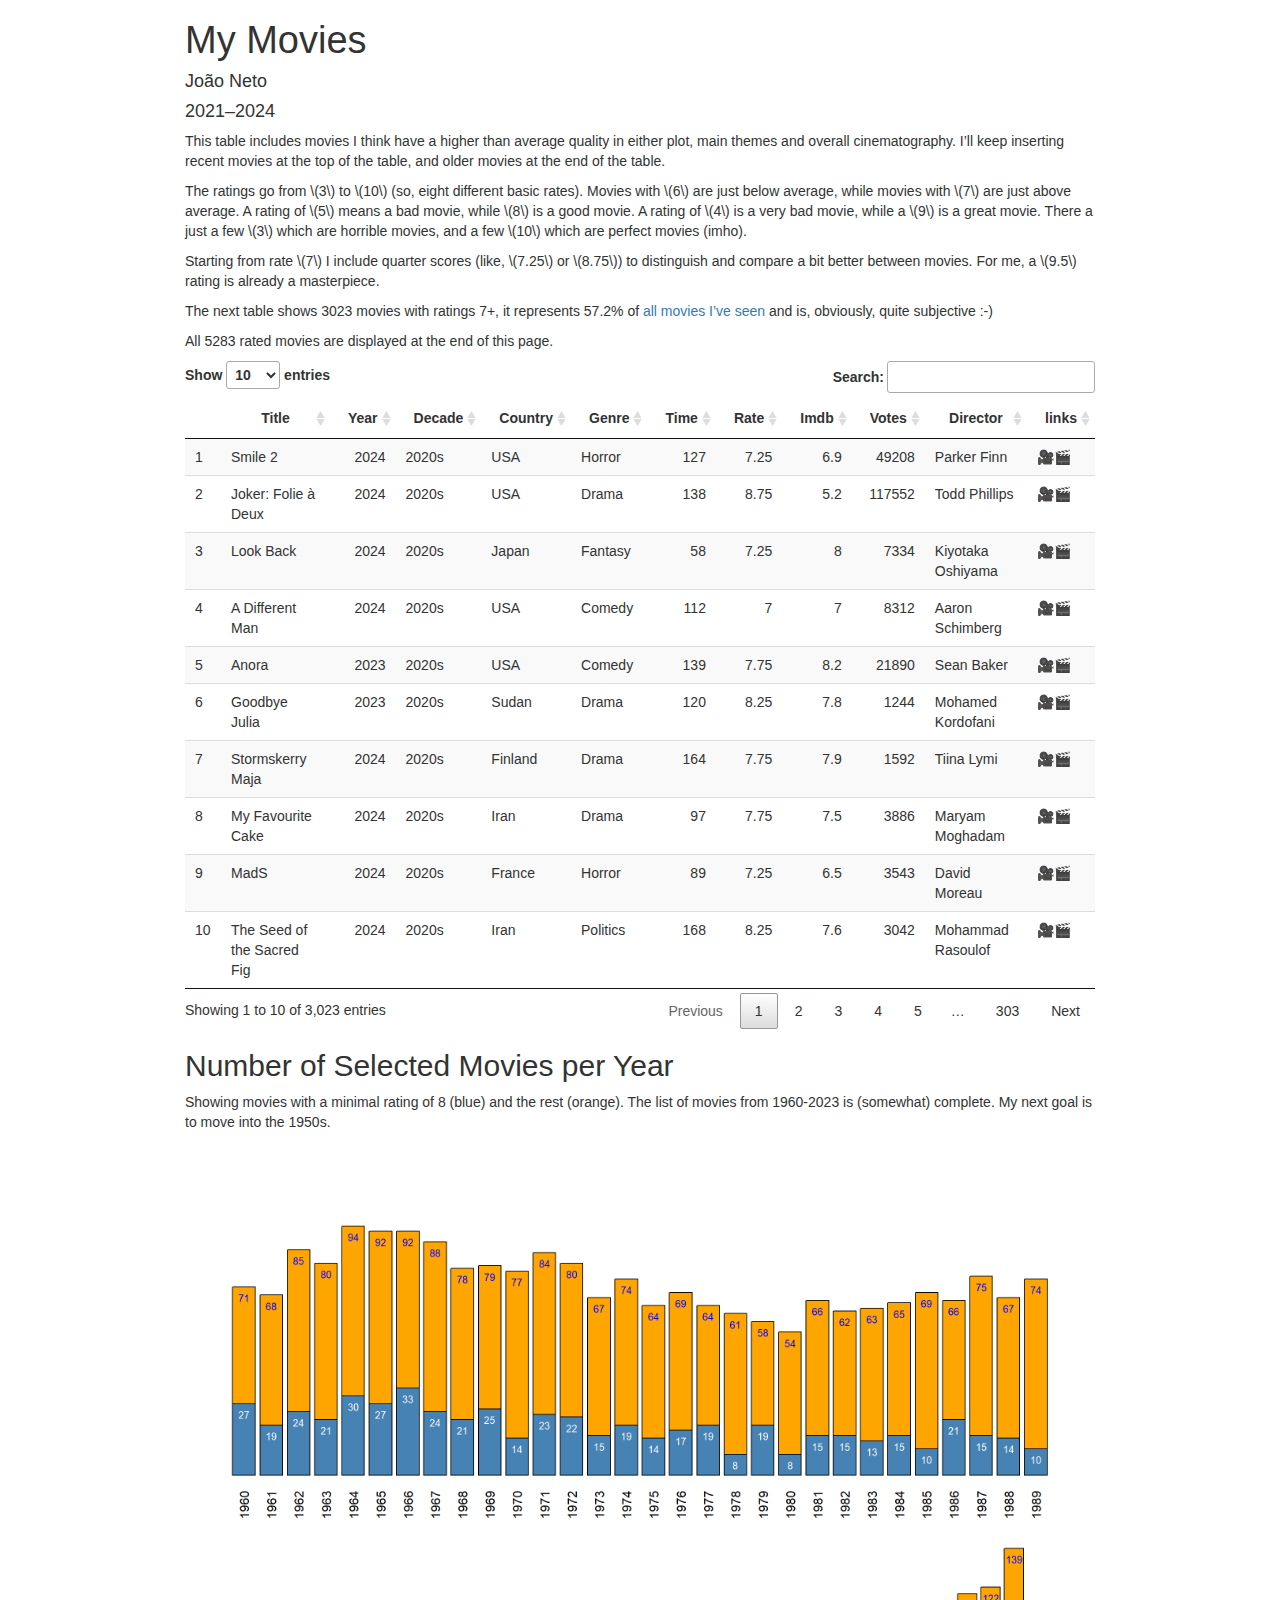
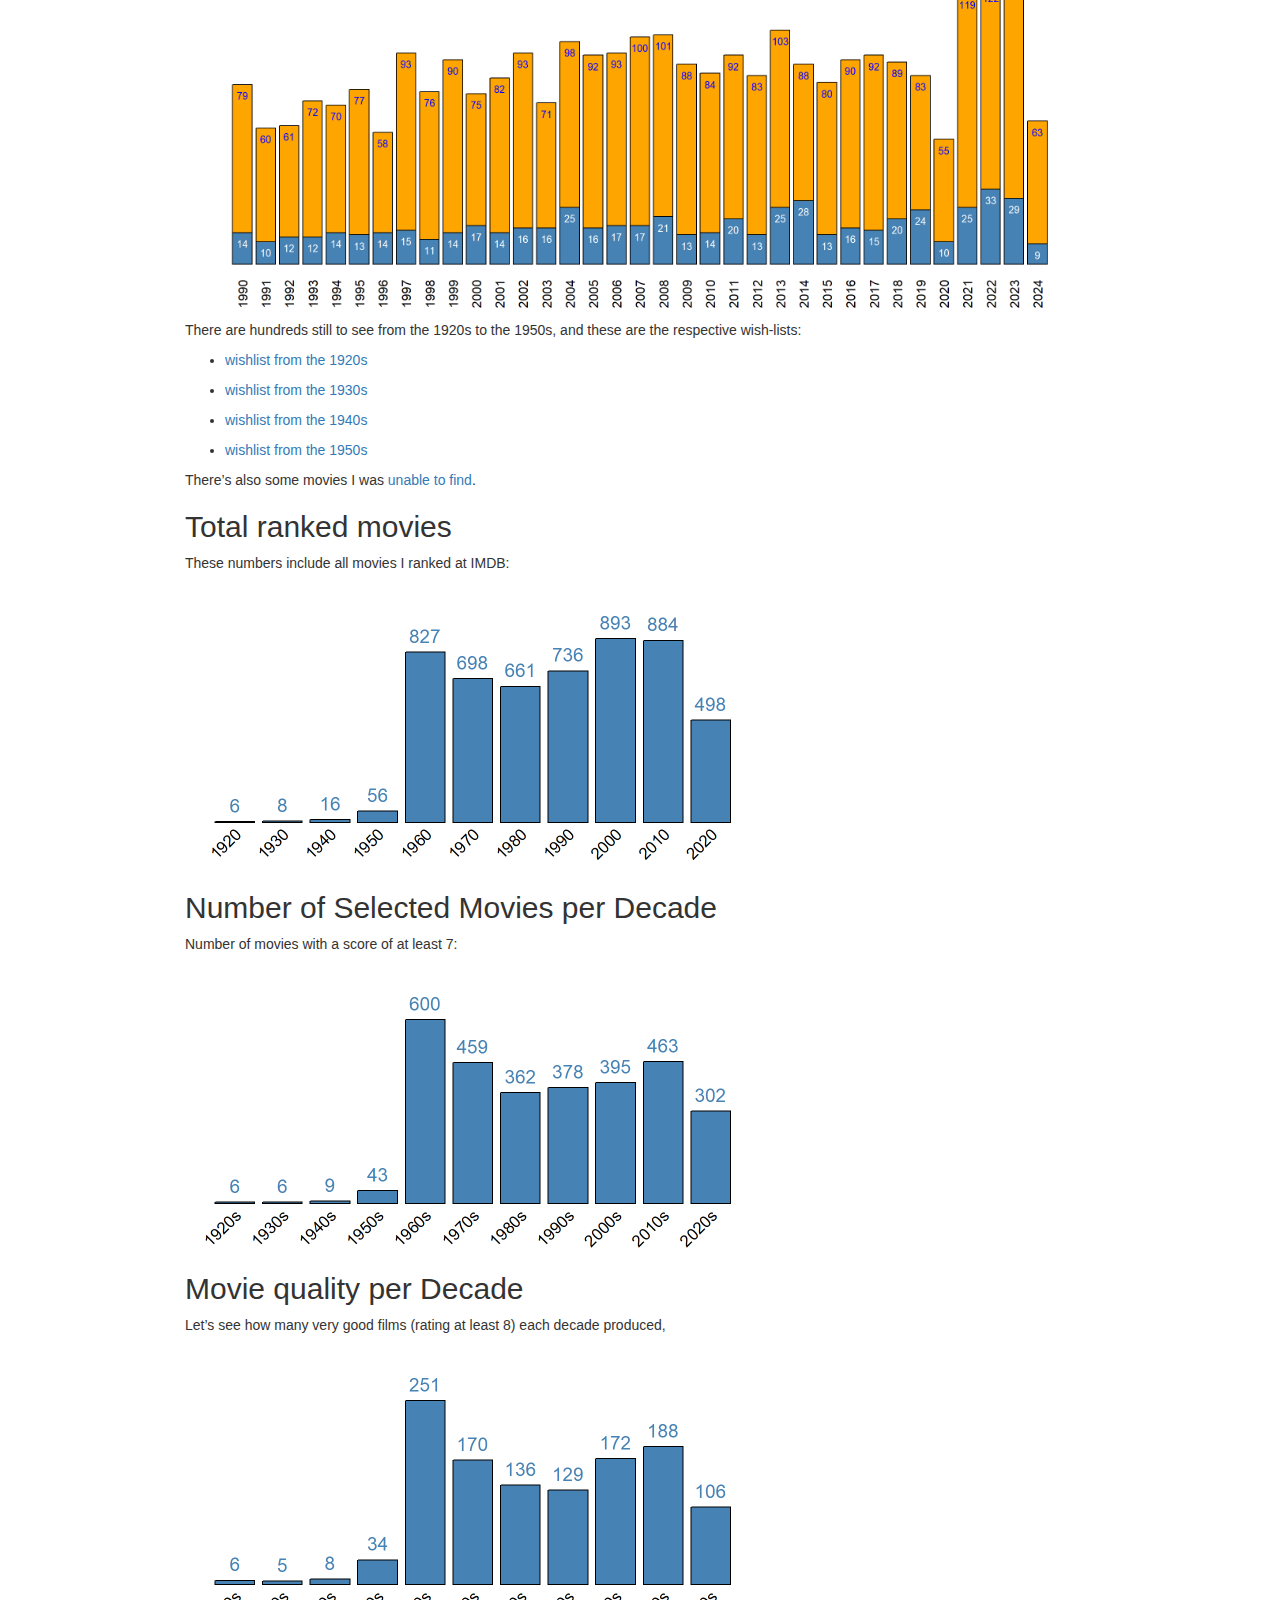
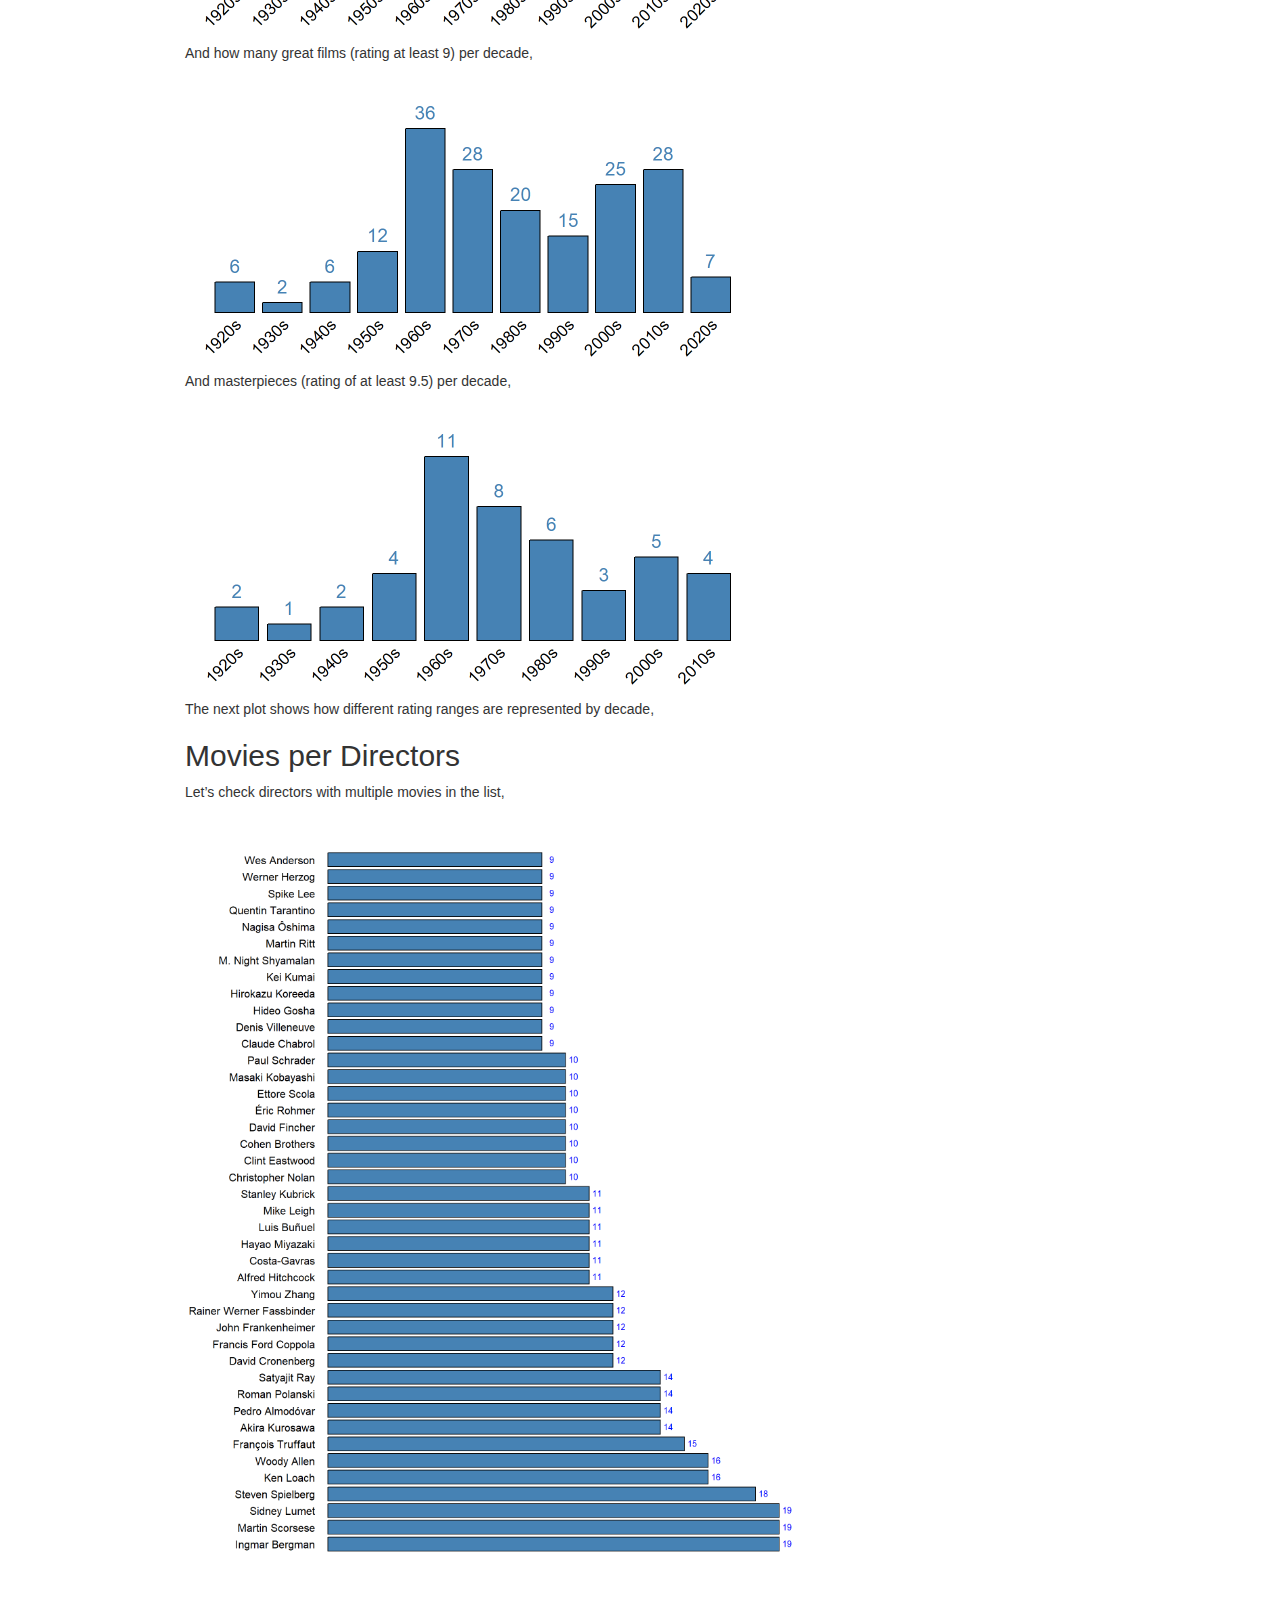
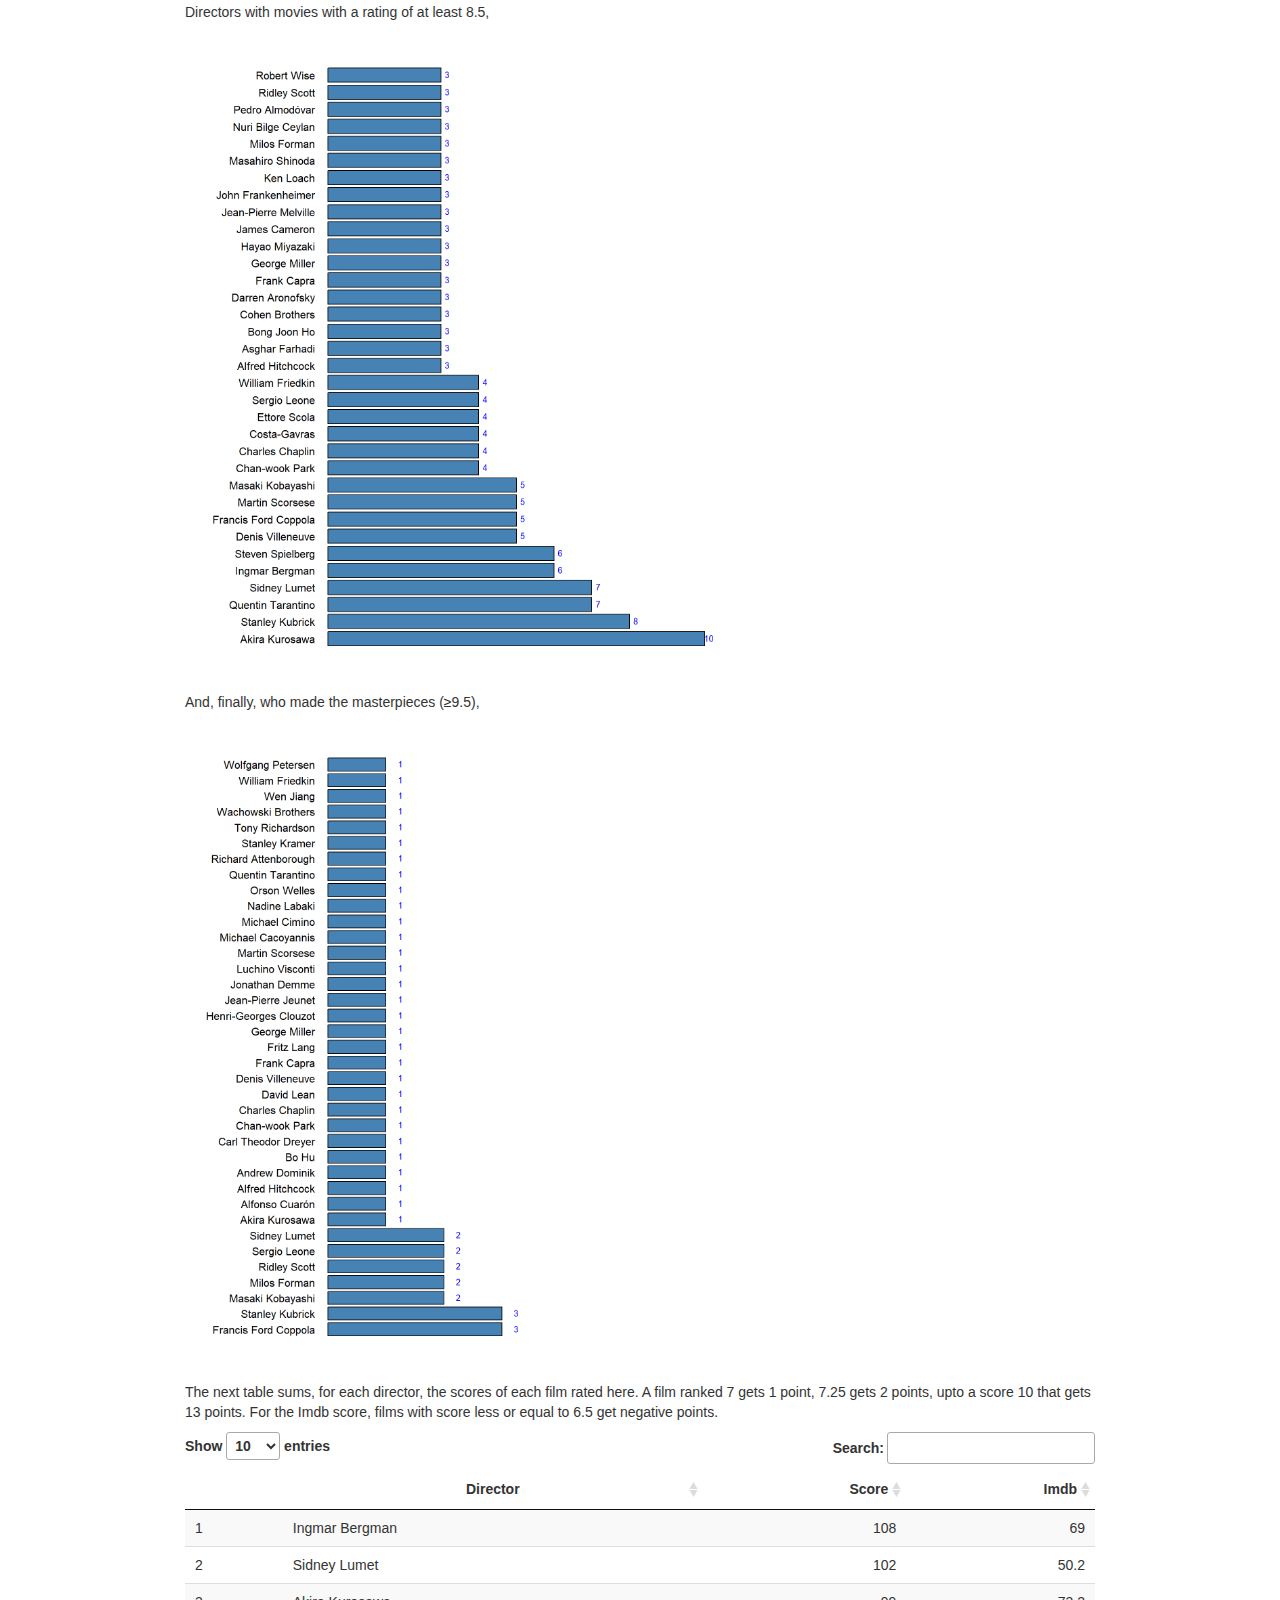
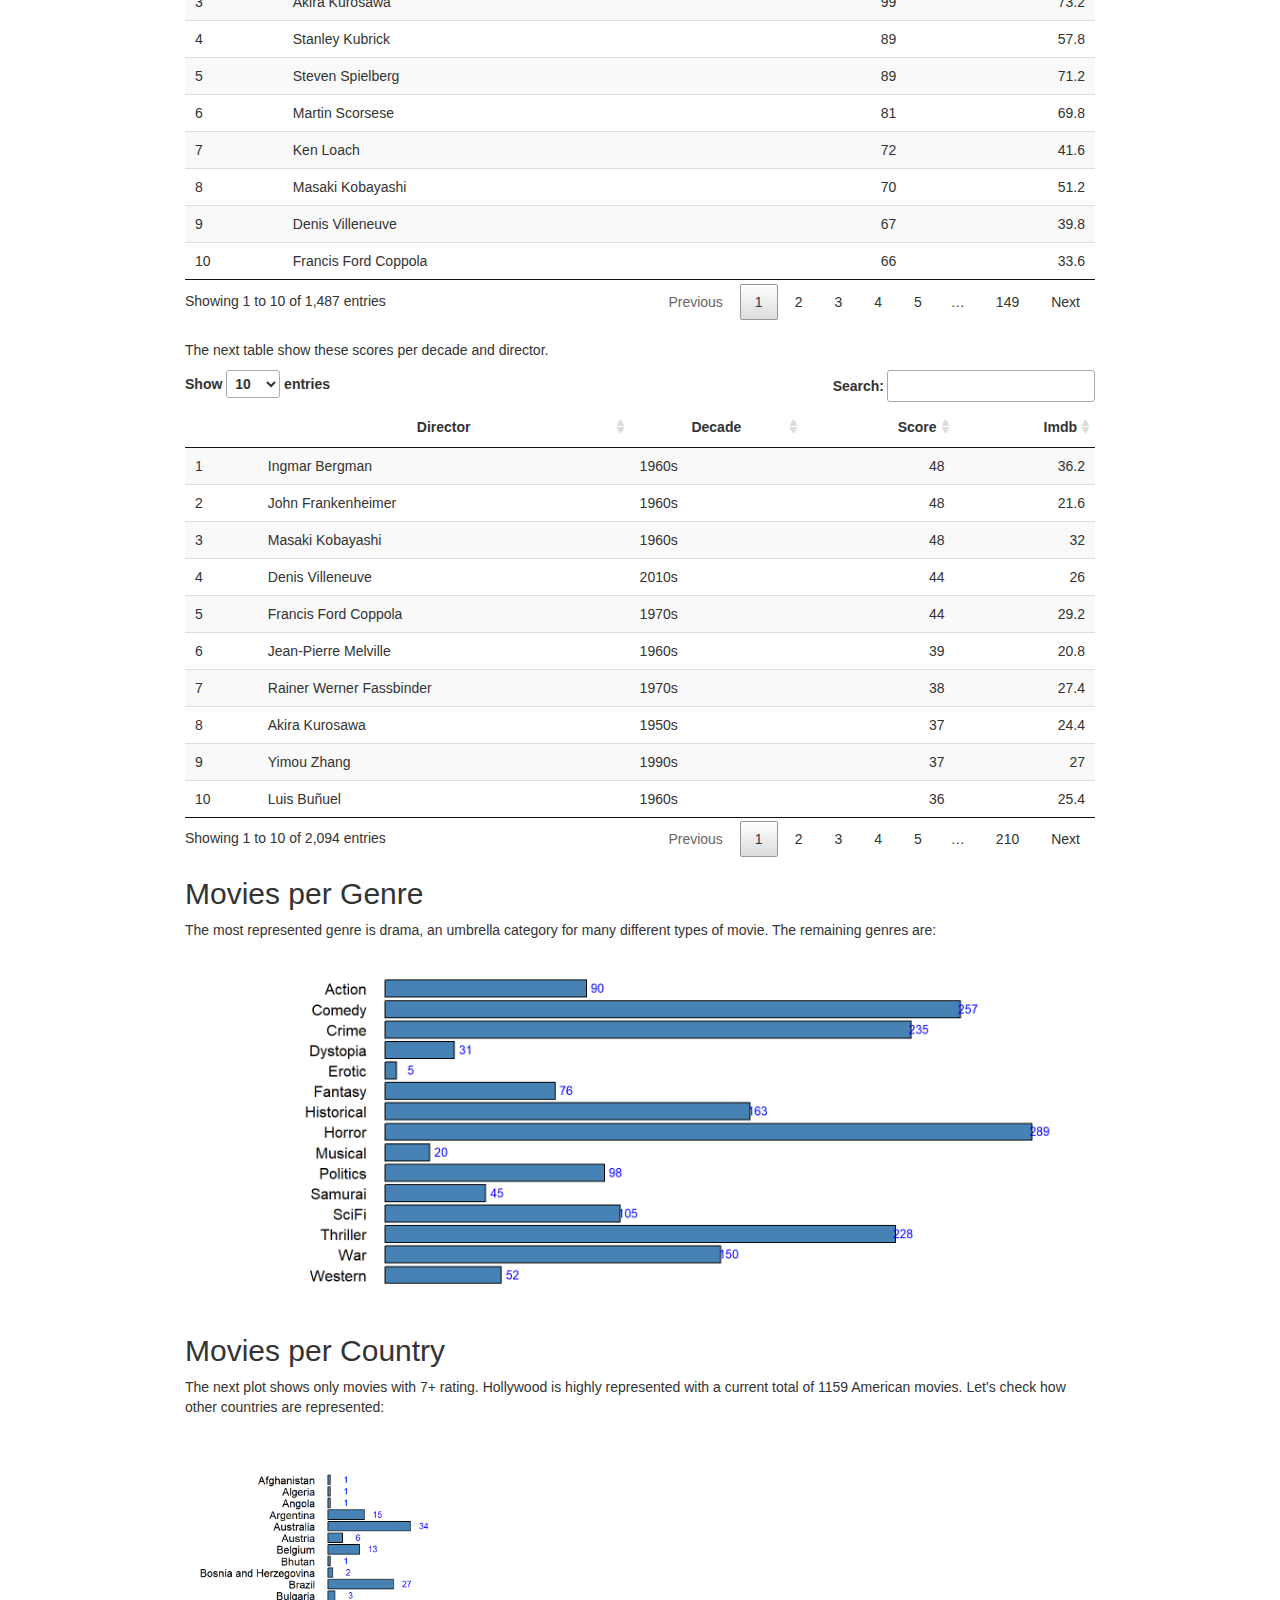
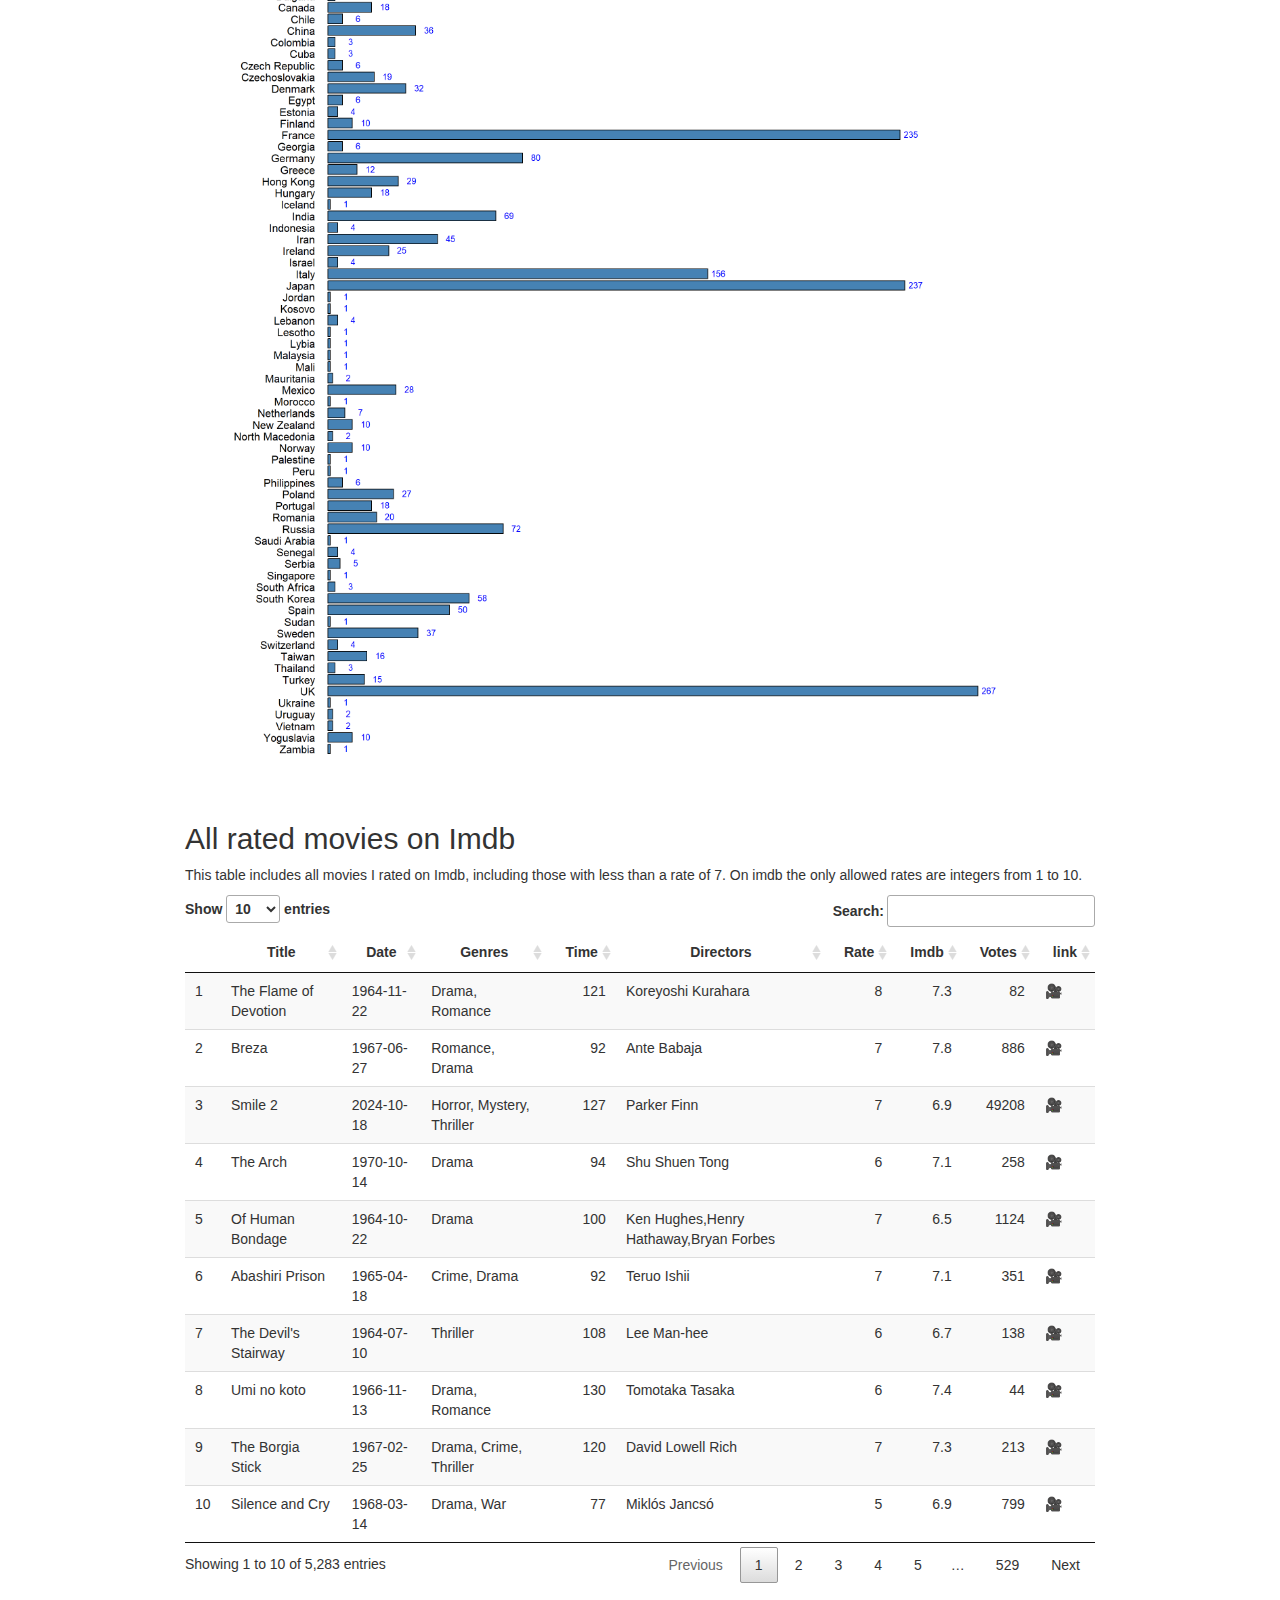
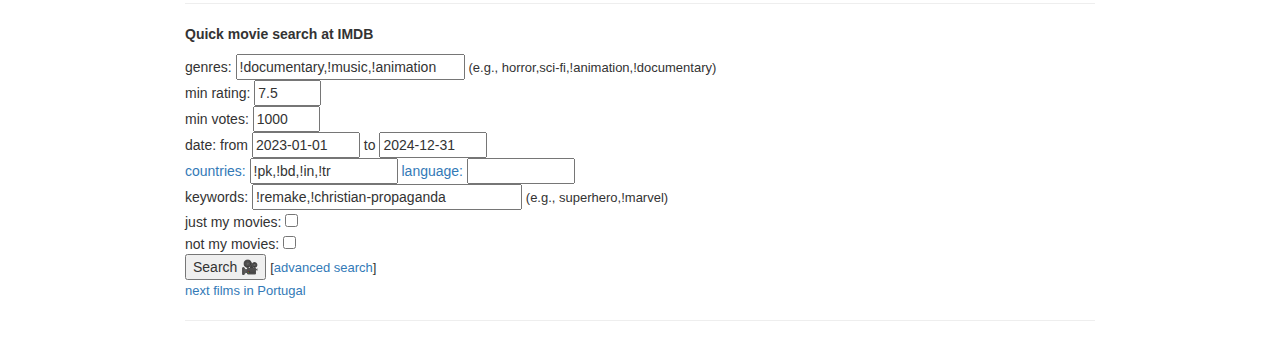
==== index.html @ d66a3101 "update website" ====
<!DOCTYPE html>

<html>

<head>

<meta charset="utf-8" />
<meta name="generator" content="pandoc" />
<meta http-equiv="X-UA-Compatible" content="IE=EDGE" />


<meta name="author" content="João Neto" />


<title>My Movies</title>

<script src="[data-uri]"></script>
<script src="[data-uri]"></script>
<meta name="viewport" content="width=device-width, initial-scale=1" />
<link href="data:text/css,html%7Bfont%2Dfamily%3Asans%2Dserif%3B%2Dwebkit%2Dtext%2Dsize%2Dadjust%3A100%25%3B%2Dms%2Dtext%2Dsize%2Dadjust%3A100%25%7Dbody%7Bmargin%3A0%7Darticle%2Caside%2Cdetails%2Cfigcaption%2Cfigure%2Cfooter%2Cheader%2Chgroup%2Cmain%2Cmenu%2Cnav%2Csection%2Csummary%7Bdisplay%3Ablock%7Daudio%2Ccanvas%2Cprogress%2Cvideo%7Bdisplay%3Ainline%2Dblock%3Bvertical%2Dalign%3Abaseline%7Daudio%3Anot%28%5Bcontrols%5D%29%7Bdisplay%3Anone%3Bheight%3A0%7D%5Bhidden%5D%2Ctemplate%7Bdisplay%3Anone%7Da%7Bbackground%2Dcolor%3Atransparent%7Da%3Aactive%2Ca%3Ahover%7Boutline%3A0%7Dabbr%5Btitle%5D%7Bborder%2Dbottom%3A1px%20dotted%7Db%2Cstrong%7Bfont%2Dweight%3A700%7Ddfn%7Bfont%2Dstyle%3Aitalic%7Dh1%7Bmargin%3A%2E67em%200%3Bfont%2Dsize%3A2em%7Dmark%7Bcolor%3A%23000%3Bbackground%3A%23ff0%7Dsmall%7Bfont%2Dsize%3A80%25%7Dsub%2Csup%7Bposition%3Arelative%3Bfont%2Dsize%3A75%25%3Bline%2Dheight%3A0%3Bvertical%2Dalign%3Abaseline%7Dsup%7Btop%3A%2D%2E5em%7Dsub%7Bbottom%3A%2D%2E25em%7Dimg%7Bborder%3A0%7Dsvg%3Anot%28%3Aroot%29%7Boverflow%3Ahidden%7Dfigure%7Bmargin%3A1em%2040px%7Dhr%7Bheight%3A0%3B%2Dwebkit%2Dbox%2Dsizing%3Acontent%2Dbox%3B%2Dmoz%2Dbox%2Dsizing%3Acontent%2Dbox%3Bbox%2Dsizing%3Acontent%2Dbox%7Dpre%7Boverflow%3Aauto%7Dcode%2Ckbd%2Cpre%2Csamp%7Bfont%2Dfamily%3Amonospace%2Cmonospace%3Bfont%2Dsize%3A1em%7Dbutton%2Cinput%2Coptgroup%2Cselect%2Ctextarea%7Bmargin%3A0%3Bfont%3Ainherit%3Bcolor%3Ainherit%7Dbutton%7Boverflow%3Avisible%7Dbutton%2Cselect%7Btext%2Dtransform%3Anone%7Dbutton%2Chtml%20input%5Btype%3Dbutton%5D%2Cinput%5Btype%3Dreset%5D%2Cinput%5Btype%3Dsubmit%5D%7B%2Dwebkit%2Dappearance%3Abutton%3Bcursor%3Apointer%7Dbutton%5Bdisabled%5D%2Chtml%20input%5Bdisabled%5D%7Bcursor%3Adefault%7Dbutton%3A%3A%2Dmoz%2Dfocus%2Dinner%2Cinput%3A%3A%2Dmoz%2Dfocus%2Dinner%7Bpadding%3A0%3Bborder%3A0%7Dinput%7Bline%2Dheight%3Anormal%7Dinput%5Btype%3Dcheckbox%5D%2Cinput%5Btype%3Dradio%5D%7B%2Dwebkit%2Dbox%2Dsizing%3Aborder%2Dbox%3B%2Dmoz%2Dbox%2Dsizing%3Aborder%2Dbox%3Bbox%2Dsizing%3Aborder%2Dbox%3Bpadding%3A0%7Dinput%5Btype%3Dnumber%5D%3A%3A%2Dwebkit%2Dinner%2Dspin%2Dbutton%2Cinput%5Btype%3Dnumber%5D%3A%3A%2Dwebkit%2Douter%2Dspin%2Dbutton%7Bheight%3Aauto%7Dinput%5Btype%3Dsearch%5D%7B%2Dwebkit%2Dbox%2Dsizing%3Acontent%2Dbox%3B%2Dmoz%2Dbox%2Dsizing%3Acontent%2Dbox%3Bbox%2Dsizing%3Acontent%2Dbox%3B%2Dwebkit%2Dappearance%3Atextfield%7Dinput%5Btype%3Dsearch%5D%3A%3A%2Dwebkit%2Dsearch%2Dcancel%2Dbutton%2Cinput%5Btype%3Dsearch%5D%3A%3A%2Dwebkit%2Dsearch%2Ddecoration%7B%2Dwebkit%2Dappearance%3Anone%7Dfieldset%7Bpadding%3A%2E35em%20%2E625em%20%2E75em%3Bmargin%3A0%202px%3Bborder%3A1px%20solid%20silver%7Dlegend%7Bpadding%3A0%3Bborder%3A0%7Dtextarea%7Boverflow%3Aauto%7Doptgroup%7Bfont%2Dweight%3A700%7Dtable%7Bborder%2Dspacing%3A0%3Bborder%2Dcollapse%3Acollapse%7Dtd%2Cth%7Bpadding%3A0%7D%40media%20print%7B%2A%2C%3Aafter%2C%3Abefore%7Bcolor%3A%23000%21important%3Btext%2Dshadow%3Anone%21important%3Bbackground%3A0%200%21important%3B%2Dwebkit%2Dbox%2Dshadow%3Anone%21important%3Bbox%2Dshadow%3Anone%21important%7Da%2Ca%3Avisited%7Btext%2Ddecoration%3Aunderline%7Da%5Bhref%5D%3Aafter%7Bcontent%3A%22%20%28%22%20attr%28href%29%20%22%29%22%7Dabbr%5Btitle%5D%3Aafter%7Bcontent%3A%22%20%28%22%20attr%28title%29%20%22%29%22%7Da%5Bhref%5E%3D%22javascript%3A%22%5D%3Aafter%2Ca%5Bhref%5E%3D%22%23%22%5D%3Aafter%7Bcontent%3A%22%22%7Dblockquote%2Cpre%7Bborder%3A1px%20solid%20%23999%3Bpage%2Dbreak%2Dinside%3Aavoid%7Dthead%7Bdisplay%3Atable%2Dheader%2Dgroup%7Dimg%2Ctr%7Bpage%2Dbreak%2Dinside%3Aavoid%7Dimg%7Bmax%2Dwidth%3A100%25%21important%7Dh2%2Ch3%2Cp%7Borphans%3A3%3Bwidows%3A3%7Dh2%2Ch3%7Bpage%2Dbreak%2Dafter%3Aavoid%7D%2Enavbar%7Bdisplay%3Anone%7D%2Ebtn%3E%2Ecaret%2C%2Edropup%3E%2Ebtn%3E%2Ecaret%7Bborder%2Dtop%2Dcolor%3A%23000%21important%7D%2Elabel%7Bborder%3A1px%20solid%20%23000%7D%2Etable%7Bborder%2Dcollapse%3Acollapse%21important%7D%2Etable%20td%2C%2Etable%20th%7Bbackground%2Dcolor%3A%23fff%21important%7D%2Etable%2Dbordered%20td%2C%2Etable%2Dbordered%20th%7Bborder%3A1px%20solid%20%23ddd%21important%7D%7D%40font%2Dface%7Bfont%2Dfamily%3A%27Glyphicons%20Halflings%27%3Bsrc%3Aurl%28data%3Aapplication%2Fvnd%2Ems%2Dfontobject%3Bbase64%2Cn04AAEFNAAACAAIABAAAAAAABQAAAAAAAAABAJABAAAEAExQAAAAAAAAAAIAAAAAAAAAAAEAAAAAAAAAJxJ%[base64]%2FSEdmjKHUbyow8ATBE40IvWA3vTu8LiABDQ%2BpexwUMcm1SMnNryctQSiI1K5ZnbOlXKmnVV5YvRe6RnNMFNCOs1KNVpn6yZhCJkRtVRNzEufeIq7HgSrcx4S8h%2Fv4vnrrKc6oCNxmSk2uKlZQHBii6iKFoH0746ThvkO1kJHlxjrkxs%2BLWORaDQBEtiYJIR5IB9Bi1UyL4Rmr0BNigNkMzlKQmnofBHviqVzUxwdMb3NdCn69hy%2BpRYVKGVS%2F1tnsqv4LL7wCCPZZAZPT4aCShHjHJVNuXbmMrY5LeQaGnvAkXlVrJgKRAUdFjrWEah9XebPeQMj7KS7DIBAFt8ycgC5PLGUOHSE3ErGZCiViNLL5ZARfywnCoZaKQCu6NuFX42AEeKtKUGnr%2FCm2Cy8tpFhBPMW5Fxi4Qm4TkDWh4IWFDClhU2hRWosUWqcKLlgyXB%2BlSHaWaHiWlBAR8SeSgSPCQxdVQgzUixWKSTrIQEbU94viDctkvX%2BVSjJuUmV8L4CXShI11esnp0pjWNZIyxKHS4wVQ2ime1P4RnhvGw0aDN1OLAXGERsB7buFpFGGBAre4QEQR0HOIO5oYH305G%2BKspT%2FFupEGGafCCwxSe6ZUa%2B073rXHnNdVXE6eWvibUS27XtRzkH838mYLMBmYysZTM0EM3A1fbpCBYFccN1B%2FEnCYu%2FTgCGmr7bMh8GfYL%2BBfcLvB0gRagC09w9elfldaIy%2FhNCBLRgBgtCC7jAF63wLSMAfbfAlEggYU0bUA7ACCJmTDpEmJtI78w4%2FBO7dN7JR7J7ZvbYaUbaILSQsRBiF3HGk5fEg6p9unwLvn98r%2BvnsV%2B372uf1xBLq4qU%2F45fTuqaAP%2BpssmCCCTF0mhEow8ZXZOS8D7Q85JsxZ%2BAzok7B7O%2Ff6J8AzYBySZQB%2FQHYUSA%2BEeQhEWiS6AIQzgcsDiER4MjgMBAWDV4AgQ3g1eBgIdweCQmCjJEMkJ%2BPKRWyFHHmg1Wi%2F6xzUgA0LREoKJChwnQa9B%2B5RQZRB3IlBlkAnxyQNaANwHMowzlYSMCBgnbpzvqpl0iTJNCQidDI9ZrSYNIRBhHtUa5YHMHxyGEik9hDE0AKj72AbTCaxtHPUaKZdAZSnQTyjGqGLsmBStCejApUhg4uBMU6mATujEl%2BKdDPbI6Ag4vLr%2BhjY6lbjBeoLKnZl0UZgRX8gTySOeynZVz1wOq7e1hFGYIq%2BMhrGxDLak0PrwYzSXtcuyhXEhwOYofiW%2BEcI%2Fjw8P6IY6ed%2BetAbuqKp5QIapT77LnAe505lMuqL79a0ut4rWexzFttsOsLDy7zvtQzcq3U1qabe7tB0wHWVXji%2BzDbo8x8HyIRUbXnwUcklFv51fvTymiV%2BMXLSmGH9d9%2BaXpD5X6lao41anWGig7IwIdnoBY2ht%2FpO9mClLo4NdXHAsefqWUKlXJkbqPOFhMoR4aiA1BXqhRNbB2Xwi%2B7u%2FjpAoOpKJ0UX24EsrzMfHXViakCNcKjBxuQX8BO0ZqjJ3xXzf%2B61t2VXOSgJ8xu65QKgtN6FibPmPYsXbJRHHqbgATcSZxBqGiDiU4NNNsYBsKD0MIP%2FOfKnlk%2FLkaid%[base64]%2FgFtuW0wR4cgd%2BZKesSV7QkNE2kw6AV4hoIuC02LGmTomyf8PiO6CZzOTLTPQ%2BHW06H%2Btx%2BbQ8LmDYg1pTFrp2oJXgkZTyeRJZM0C8aE2LpFrNVDuhARsN543%2FFV6klQ6Tv1OoZGXLv0igKrl%2FCmJxRmX7JJbJ998VSIPQRyDBICzl4JJlYHbdql30NvYcOuZ7a10uWRrgoieOdgIm4rlq6vNOQBuqESLbXG5lzdJGHw2m0sDYmODXbYGTfSTGRKpssTO95fothJCjUGQgEL4yKoGAF%2F0SrpUDNn8CBgBcSDQByAeNkCXp4S4Ro2Xh4OeaGRgR66PVOsU8bc6TR5%[base64]%2F1SgRCJ1dk4UdBT7OoyuNgLs0oCd8RnrEIb6QdMxT2QjD4zMrJkfgx5aDMcA4orsTtKCqWb%2FVeyceqa5OGSmB28YwH4rFbkQaLoUN8OQQYnD3w2eXpI4ScQfbCUZiJ4yMOIKLyyTc7BQ4uXUw6Ee6%2FxM%2B4Y67ngNBknxIPwuppgIhFcwJyr6EIj%2BLzNj%2FmfR2vhhRlx0BILZoAYruF0caWQ7YxO66UmeguDREAFHYuC7HJviRgVO6ruJH59h%2FC%2FPkgSle8xNzZJULLWq9JMDTE2fjGE146a1Us6PZDGYle6ldWRqn%2FpdpgHKNGrGIdkRK%2BKPETT9nKT6kLyDI8xd9A1FgWmXWRAIHwZ37WyZHOVyCadJEmMVz0MadMjDrPho%2BEIochkVC2xgGiwwsQ6DMv2P7UXqT4x7CdcYGId2BJQQa85EQKmCmwcRejQ9Bm4oATENFPkxPXILHpMPUyWTI5rjNOsIlmEeMbcOCEqInpXACYQ9DDxmFo9vcmsDblcMtg4tqBerNngkIKaFJmrQAPnq1dEzsMXcwjcHdfdCibcAxxA%2Bq%2Fj9m3LM%2FO7WJka4tSidVCjsvo2lQ%2F2ewyoYyXwAYyr2PlRoR5MpgVmSUIrM3PQxXPbgjBOaDQFIyFMJvx3Pc5RSYj12ySVF9fwFPQu2e2KWVoL9q3Ayv3IzpGHUdvdPdrNUdicjsTQ2ISy7QU3DrEytIjvbzJnAkmANXjAFERA0MUoPF3%2F5KFmW14bBNOhwircYgMqoDpUMcDtCmBE82QM2YtdjVLB4kBuKho%2FbcwQdeboqfQartuU3CsCf%2BcXkgYAqp%2F0Ee3RorAZt0AvvOCSI4JICIlGlsV0bsSid%2FNIEALAAzb6HAgyWHBps6xAOwkJIGcB82CxRQq4sJf3FzA70A%2BTRqcqjEMETCoez3mkPcpnoALs0ugJY8kQwrC%[base64]%2FWDHA60cYFaI%2FPjpzquUqdaYGcIq%2BmLez3WLFFCtNBN2QJcrlcoELgiPku5R5dSlJFaCEqEZle1AQzAKC%2B1SotMcBNyQUFuRHRF6OlimSBgjZeTBCwLyc6A%2BP%2FoFRchXTz5ADknYJHxzrJ5pGuIKRQISU6WyKTBBjD8WozmVYWIsto1AS5rxzKlvJu4E%2FvwOiKxRtCWsDM%2BeTHUrmwrCK5BIfMzGkD%2B0Fk5LzBs0jMYXktNDblB06LMNJ09U8pzSLmo14MS0OMjcdrZ31pyQqxJJpRImlSvfYAK8inkYU52QY2FPEVsjoWewpwhRp5yAuNpkqhdb7ku9Seefl2D0B8SMTFD90xi4CSOwwZy9IKkpMtI3FmFUg3%2FkFutpQGNc3pCR7gvC4sgwbupDu3DyEN%2BW6YGLNM21jpB49irxy9BSlHrVDlnihGKHwPrbVFtc%2Bh1rVQKZduxIyojccZIIcOCmhEnC7UkY68WXKQgLi2JCDQkQWJRQuk60hZp0D3rtCTINSeY9Ej2kIKYfGxwOs4j9qMM7fYZiipzgcf7TamnehqdhsiMiCawXnz4xAbyCkLAx5EGbo3Ax1u3dUIKnTxIaxwQTHehPl3V491H0%2BbC5zgpGz7Io%2BmjdhKlPJ01EeMpM7UsRJMi1nGjmJg35i6bQBAAxjO%2FENJubU2mg3ONySEoWklCwdABETcs7ck3jgiuU9pcKKpbgn%2B3YlzV1FzIkB6pmEDOSSyDfPPlQskznctFji0kpgZjW5RZe6x9kYT4KJcXg0bNiCyif%2BpZACCyRMmYsfiKmN9tSO65F0R2OO6ytlEhY5Sj6uRKfFxw0ijJaAx%2Fk3QgnAFSq27%2F2i4GEBA%2BUvTJKK%2F9eISNvG46Em5RZfjTYLdeD8kdXHyrwId%2FDQZUaMCY4gGbke2C8vfjgV%2FY9kkRQOJIn%2FxM9INZSpiBnqX0Q9GlQPpPKAyO5y%2BW5NMPSRdBCUlmuxl40ZfMCnf2Cp044uI9WLFtCi4YVxKjuRCOBWIb4XbIsGdbo4qtMQnNOQz4XDSui7W%2FN6l54qOynCqD3DpWQ%2BmpD7C40D8BZEWGJX3tlAaZBMj1yjvDYKwCJBa201u6nBKE5UE%2B7QSEhCwrXfbRZylAaAkplhBWX50dumrElePyNMRYUrC99UmcSSNgImhFhDI4BXjMtiqkgizUGCrZ8iwFxU6fQ8GEHCFdLewwxYWxgScAYMdMLmcZR6b7rZl95eQVDGVoUKcRMM1ixXQtXNkBETZkVVPg8LoSrdetHzkuM7DjZRHP02tCxA1fmkXKF3VzfN1pc1cv%2F8lbTIkkYpqKM9VOhp65ktYk%2BQ46myFWBapDfyWUCnsnI00QTBQmuFjMZTcd0V2NQ768Fhpby04k2IzNR1wKabuGJqYWwSly6ocMFGTeeI%2BejsWDYgEvr66QgqdcIbFYDNgsm0x9UHY6SCd5%2B7tpsLpKdvhahIDyYmEJQCqMqtCF6UlrE5GXRmbu%[base64]%2FiOmsLtHSWNUWEGk9hScMPShasUA1AcHOtRZlqMeQ0OzYS9vQvYUjOLrzP07BUAFikcJNMi7gIxEw4pL1G54TcmmmoAQ5s7TGWErJZ2Io4yQ0ljRYhL8H5e62oDtLF8aDpnIvZ5R3GWJyAugdiiJW9hQAVTsnCBHhwu7rkBlBX6r3b7ejEY0k5GGeyKv66v%2B6dg7mcJTrWHbtMywbedYqCQ0FPwoytmSWsL8WTtChZCKKzEF7vP6De4x2BJkkniMgSdWhbeBSLtJZR9CTHetK1xb34AYIJ37OegYIoPVbXgJ%2FqDQK%2BbfCtxQRVKQu77WzOoM6SGL7MaZwCGJVk46aImai9fmam%2BWpHG%2B0BtQPWUgZ7RIAlPq6lkECUhZQ2gqWkMYKcYMYaIc4gYCDFHYa2d1nzp3%2BJ1eCBay8IYZ0wQRKGAqvCuZ%2FUgbQPyllosq%2BXtfKIZOzmeJqRazpmmoP%2F76YfkjzV2NlXTDSBYB04SVlNQsFTbGPk1t%2FI4Jktu0XSgifO2ozFOiwd%2F0SssJDn0dn4xqk4GDTTKX73%2FwQyBLdqgJ%2BWx6AQaba3BA9CKEzjtQYIfAsiYamapq80LAamYjinlKXUkxdpIDk0puXUEYzSalfRibAeDAKpNiqQ0FTwoxuGYzRnisyTotdVTclis1LHRQCy%2FqqL8oUaQzWRxilq5Mi0IJGtMY02cGLD69vGjkj3p6pGePKI8bkBv5evq8SjjyU04vJR2cQXQwSJyoinDsUJHCQ50jrFTT7yRdbdYQMB3MYCb6uBzJ9ewhXYPAIZSXfeEQBZZ3GPN3Nbhh%2FwkvAJLXnQMdi5NYYZ5GHE400GS5rXkOZSQsdZgIbzRnF9ueLnsfQ47wHAsirITnTlkCcuWWIUhJSbpM3wWhXNHvt2xUsKKMpdBSbJnBMcihkoDqAd1Zml%2FR4yrzow1Q2A5G%2Bkzo%2FRhRxQS2lCSDRV8LlYLBOOoo1bF4jwJAwKMK1tWLHlu9i0j4Ig8qVm6wE1DxXwAwQwsaBWUg2pOOol2dHxyt6npwJEdLDDVYyRc2D0HbcbLUJQj8gPevQBUBOUHXPrsAPBERICpnYESeu2OHotpXQxRGlCCtLdIsu23MhZVEoJg8Qumj%2FUMMc34IBqTKLDTp76WzL%2FdMjCxK7MjhiGjeYAC%2Fkj%2FjY%2FRde7hpSM1xChrog6yZ7OWTuD56xBJnGFE%2BpT2ElSyCnJcwVzCjkqeNLfMEJqKW0G7OFIp0G%2B9mh50I9o8k1tpCY0xYqFNIALgIfc2me4n1bmJnRZ89oepgLPT0NTMLNZsvSCZAc3TXaNB07vail36%2FdBySis4m9%2FDR8izaLJW6bWCkVgm5T%2Bius3ZXq4xI%2BGnbveLbdRwF2mNtsrE0JjYc1AXknCOrLSu7Te%2Fr4dPYMCl5qtiHNTn%2BTPbh1jCBHH%2BdMJNhwNgs3nT%2BOhQoQ0vYif56BMG6WowAcHR3DjQolxLzyVekHj00PBAaW7IIAF1EF%2BuRIWyXjQMAs2chdpaKPNaB%2BkSezYt0%2BCA04sOg5vx8Fr7Ofa9sUv87h7SLAUFSzbetCCZ9pmyLt6l6%2FTzoA1%2FZBG9bIUVHLAbi%2FkdBFgYGyGwRQGBpkqCEg2ah9UD6EedEcEL3j4y0BQQCiExEnocA3SZboh%2Bepgd3YsOkHskZwPuQ5OoyA0fTA5AXrHcUOQF%2BzkJHIA7PwCDk1gGVmGUZSSoPhNf%2BTklauz98QofOlCIQ%2FtCD4dosHYPqtPCXB3agggQQIqQJsSkB%2Bqn0rkQ1toJjON%2FOtCIB9RYv3PqRA4C4U68ZMlZn6BdgEvi2ziU%2BTQ6NIw3ej%2BAtDwMGEZk7e2IjxUWKdAxyaw9OCwSmeADTPPleyk6UhGDNXQb%2B%2BW6Uk4q6F7%2Frg6WVTo82IoCxSIsFDrav4EPHphD3u4hR53WKVvYZUwNCCeM4PMBWzK%2BEfIthZOkuAwPo5C5jgoZgn6dUdvx5rIDmd58cXXdKNfw3l%2BwM2UjgrDJeQHhbD7HW2QDoZMCujgIUkk5Fg8VCsdyjOtnGRx8wgKRPZN5dR0zPUyfGZFVihbFRniXZFOZGKPnEQzU3AnD1KfR6weHW2XS6KbPJxUkOTZsAB9vTVp3Le1F8q5l%2BDMcLiIq78jxAImD2pGFw0VHfRatScGlK6SMu8leTmhUSMy8Uhdd6xBiH3Gdman4tjQGLboJfqz6fL2WKHTmrfsKZRYX6BTDjDldKMosaSTLdQS7oDisJNqAUhw1PfTlnacCO8vl8706Km1FROgLDmudzxg%2BEWTiArtHgLsRrAXYWdB0NmToNCJdKm0KWycZQqb%2BMw76Qy29iQ5up%2FX7oyw8QZ75kP5F6iJAJz6KCmqxz8fEa%2FxnsMYcIO%2FvEkGRuMckhr4rIeLrKaXnmIzlNLxbFspOphkcnJdnz%2FChp%2FVlpj2P7jJQmQRwGnltkTV5dbF9fE3%2FfxoSqTROgq9wFUlbuYzYcasE0ouzBo%2BdDCDzxKAfhbAZYxQiHrLzV2iVexnDX%2FQnT1fsT%2Fxuhu1ui5qIytgbGmRoQkeQooO8eJNNZsf0iALur8QxZFH0nCMnjerYQqG1pIfjyVZWxhVRznmmfLG00BcBWJE6hzQWRyFknuJnXuk8A5FRDCulwrWASSNoBtR%2BCtGdkPwYN2o7DOw%2FVGlCZPusRBFXODQdUM5zeHDIVuAJBLqbO%2Ff9Qua%2BpDqEPk230Sob9lEZ8BHiCorjVghuI0lI4JDgHGRDD%2FprQ84B1pVGkIpVUAHCG%2Biz3Bn3qm2AVrYcYWhock4jso5%2BJ7HfHVj4WMIQdGctq3psBCVVzupQOEioBGA2Bk%2BUILT7%2BVoX5mdxxA5fS42gISQVi%2FHTzrgMxu0fY6hE1ocUwwbsbWcezrY2n6S8%2F6cxXkOH4prpmPuFoikTzY7T85C4T2XYlbxLglSv2uLCgFv8Quk%2FwdesUdWPeHYIH0R729JIisN9Apdd4eB10aqwXrPt%2BSu9mA8k8n1sjMwnfsfF2j3jMUzXepSHmZ%2FBfqXvzgUNQQWOXO8YEuFBh4QTYCkOAPxywpYu1VxiDyJmKVcmJPGWk%2Fgc3Pov02StyYDahwmzw3E1gYC9wkupyWfDqDSUMpCTH5e5N8B%2F%2FlHiMuIkTNw4USHrJU67bjXGqNav6PBuQSoqTxc8avHoGmvqNtXzIaoyMIQIiiUHIM64cXieouplhNYln7qgc4wBVAYR104kO%2BCvKqsg4yIUlFNThVUAKZxZt1XA34h3TCUUiXVkZ0w8Hh2R0Z5L0b4LZvPd%2Fp1gi%2F07h8qfwHrByuSxglc9cI4QIg2oqvC%2Fqm0i7tjPLTgDhoWTAKDO2ONW5oe%2B%2FeKB9vZB8K6C25yCZ9RFVMnb6NRdRjyVK57CHHSkJBfnM2%2Fj4ODUwRkqrtBBCrDsDpt8jhZdXoy%2F1BCqw3sSGhgGGy0a5Jw6BP%2FTExoCmNFYjZl248A0osgPyGEmRA%2BfAsqPVaNAfytu0vuQJ7rk3J4kTDTR2AlCHJ5cls26opZM4w3jMULh2YXKpcqGBtuleAlOZnaZGbD6DHzMd6i2oFeJ8z9XYmalg1Szd%2FocZDc1C7Y6vcALJz2lYnTXiWEr2wawtoR4g3jvWUU2Ngjd1cewtFzEvM1NiHZPeLlIXFbBPawxNgMwwAlyNSuGF3zizVeOoC9bag1qRAQKQE%2FEZBWC2J8mnXAN2aTBboZ7HewnObE8CwROudZHmUM5oZ%2FUgd%2FJZQK8lvAm43uDRAbyW8gZ%2BZGq0EVerVGUKUSm%2FIdn8AQHdR4m7bue88WBwft9mSCeMOt1ncBwziOmJYI2ZR7ewNMPiCugmSsE4EyQ%2BQATJG6qORMGd4snEzc6B4shPIo4G1T7PgSm8PY5eUkPdF8JZ0VBtadbHXoJgnEhZQaODPj2gpODKJY5Yp4DOsLBFxWbvXN755KWylJm%2BoOd4zEL9Hpubuy2gyyfxh8oEfFutnYWdfB8PdESLWYvSqbElP9qo3u6KTmkhoacDauMNNjj0oy40DFV7Ql0aZj77xfGl7TJNHnIwgqOkenruYYNo6h724%2BzUQ7%2BvkCpZB%2BpGA562hYQiDxHVWOq0oDQl%2FQsoiY%2BcuI7iWq%2FZIBtHcXJ7kks%2Bh2fCNUPA82BzjnqktNts%2BRLdk1VSu%2BtqEn7QZCCsvEqk6FkfiOYkrsw092J8jsfIuEKypNjLxrKA9kiA19mxBD2suxQKCzwXGws7kEJvlhUiV9tArLIdZW0IORcxEzdzKmjtFhsjKy%2F44XYXdI5noQoRcvjZ1RMPACRqYg2V1%2BOwOepcOknRLLFdYgTkT5UApt%2FJhLM3jeFYprZV%2BZow2g8fP%2BU68hkKFWJj2yBbKqsrp25xkZX1DAjUw52IMYWaOhab8Kp05VrdNftqwRrymWF4OQSjbdfzmRZirK8FMJELEgER2PHjEAN9pGfLhCUiTJFbd5LBkOBMaxLr%2FA1SY9dXFz4RjzoU9ExfJCmx%2FI9FKEGT3n2cmzl2X42L3Jh%2BAbQq6sA%2BSs1kitoa4TAYgKHaoybHUDJ51oETdeI%2F9ThSmjWGkyLi5QAGWhL0BG1UsTyRGRJOldKBrYJeB8ljLJHfATWTEQBXBDnQexOHTB%2BUn44zExFE4vLytcu5NwpWrUxO%2F0ZICUGM7hGABXym0V6ZvDST0E370St9MIWQOTWngeoQHUTdCJUP04spMBMS8LSker9cReVQkULFDIZDFPrhTzBl6sed9wcZQTbL%2BBDqMyaN3RJPh%2Fanbx%2BIv%2BqgQdAa3M9Z5JmvYlh4qop%2BHo1F1W5gbOE9YKLgAnWytXElU4G8GtW47lhgFE6gaSs%2Bgs37sFvi0PPVvA5dnCBgILTwoKd%2F%2BDoL9F6inlM7H4rOTzD79KJgKlZO%2FZgt22UsKhrAaXU5ZcLrAglTVKJEmNJvORGN1vqrcfSMizfpsgbIe9zno%2BgBoKVXgIL%2FVI8dB1O5o%2FR3Suez%2FgD7M781ShjKpIIORM%2FnxG%2BjjhhgPwsn2IoXsPGPqYHXA63zJ07M2GPEykQwJBYLK808qYxuIew4frk52nhCsnCYmXiR6CuapvE1IwRB4%2FQftDbEn%2BAucIr1oxrLabRj9q4ae0%2BfXkHnteAJwXRbVkR0mctVSwEbqhJiMSZUp9DNbEDMmjX22m3ABpkrPQQTP3S1sib5pD2VRKRd%2BeNAjLYyT0hGrdjWJZy24OYXRoWQAIhGBZRxuBFMjjZQhpgrWo8SiFYbojcHO8V5DyscJpLTHyx9Fimassyo5U6WNtquUMYgccaHY5amgR3PQzq3ToNM5ABnoB9kuxsebqmYZm0R9qxJbFXCQ1UPyFIbxoUraTJFDpCk0Wk9GaYJKz%2F6oHwEP0Q14lMtlddQsOAU9zlYdMVHiT7RQP3XCmWYDcHCGbVRHGnHuwzScA0BaSBOGkz3lM8CArjrBsyEoV6Ys4qgDK3ykQQPZ3hCRGNXQTNNXbEb6tDiTDLKOyMzRhCFT%2BmAUmiYbV3YQVqFVp9dorv%2BTsLeCykS2b5yyu8AV7IS9cxcL8z4Kfwp%2BxJyYLv1OsxQCZwTB4a8BZ%2F5EdxTBJthApqyfd9u3ifr%2FWILTqq5VqgwMT9SOxbSGWLQJUUWCVi4k9tho9nEsbUh7U6NUsLmkYFXOhZ0kmamaJLRNJzSj%2Fqn4Mso6zb6iLLBXoaZ6AqeWCjHQm2lztnejYYM2eubnpBdKVLORZhudH3JF1waBJKA9%2BW8EhMj3Kzf0L4vi4k6RoHh3Z5YgmSZmk6ns4fjScjAoL8GoOECgqgYEBYUGFVO4FUv4%2FYtowhEmTs0vrvlD%2FCrisnoBNDAcUi%2FteY7OctFlmARQzjOItrrlKuPO6E2Ox93L4O%2F4DcgV%2FdZ7qR3VBwVQxP1GCieA4RIpweYJ5FoYrHxqRBdJjnqbsikA2Ictbb8vE1GYIo9dacK0REgDX4smy6GAkxlH1yCGGsk%2BtgiDhNKuKu3yNrMdxafmKTF632F8Vx4BNK57GvlFisrkjN9WDAtjsWA0ENT2e2nETUb%2Fn7qwhvGnrHuf5bX6Vh%2Fn3xffU3PeHdR%2BFA92i6ufT3AlyAREoNDh6chiMWTvjKjHDeRhOa9YkOQRq1vQXEMppAQVwHCuIcV2g5rBn6GmZZpTR7vnSD6ZmhdSl176gqKTXu5E%2BYbfL0adwNtHP7dT7t7b46DVZIkzaRJOM%2BS6KcrzYVg%2BT3wSRFRQashjfU18NutrKa%2F7PXbtuJvpIjbgPeqd%2BpjmRw6YKpnANFSQcpzTZgpSNJ6J7uiagAbir%2F8tNXJ%2FOsOnRh6iuIexxrmkIneAgz8QoLmiaJ8sLQrELVK2yn3wOHp57BAZJhDZjTBzyoRAuuZ4eoxHruY1pSb7qq79cIeAdOwin4GdgMeIMHeG%2BFZWYaiUQQyC5b50zKjYw97dFjAeY2I4Bnl105Iku1y0lMA1ZHolLx19uZnRdILcXKlZGQx%2FGdEqSsMRU1BIrFqRcV1qQOOHyxOLXEGcbRtAEsuAC2V4K3p5mFJ22IDWaEkk9ttf5Izb2LkD1MnrSwztXmmD%2FQi%2FEmVEFBfiKGmftsPwVaIoZanlKndMZsIBOskFYpDOq3QUs9aSbAAtL5Dbokus2G4%2FasthNMK5UQKCOhU97oaOYNGsTah%2BjfCKsZnTRn5TbhFX8ghg8CBYt%2FBjeYYYUrtUZ5jVij%2Fop7V5SsbA4mYTOwZ46hqdpbB6Qvq3AS2HHNkC15pTDIcDNGsMPXaBidXYPHc6PJAkRh29Vx8KcgX46LoUQBhRM%2B3SW6Opll%2FwgxxsPgKJKzr5QCmwkUxNbeg6Wj34SUnEzOemSuvS2OetRCO8Tyy%2BQbSKVJcqkia%2BGvDefFwMOmgnD7h81TUtMn%2BmRpyJJ349HhAnoWFTejhpYTL9G8N2nVg1qkXBeoS9Nw2fB27t7trm7d%2FQK7Cr4uoCeOQ7%2F8JfKT77KiDzLImESHw%2F0wf73QeHu74hxv7uihi4fTX%2BXEwAyQG3264dwv17aJ5N335Vt9sdrAXhPOAv8JFvzqyYXwfx8WYJaef1gMl98JRFyl5Mv5Uo%2FoVH5ww5OzLFsiTPDns7fS6EURSSWd%2F92BxMYQ8sBaH%2Bj%2BwthQPdVgDGpTfi%2BJQIWMD8xKqULliRH01rTeyF8x8q%2FGBEEEBrAJMPf25UQwi0b8tmqRXY7kIvNkzrkvRWLnxoGYEJsz8u4oOyMp8cHyaybb1HdMCaLApUE%2B%2F7xLIZGP6H9xuSEXp1zLIdjk5nBaMuV%2FyTDRRP8Y2ww5RO6d2D94o%2B6ucWIqUAvgHIHXhZsmDhjVLczmZ3ca0Cb3PpKwt2UtHVQ0BgFJsqqTsnzZPlKahRUkEu4qmkJt%2Bkqdae76ViWe3STan69yaF9%2BfESD2lcQshLHWVu4ovItXxO69bqC5p1nZLvI8NdQB9s9UNaJGlQ5mG947ipdDA0eTIw%2FA1zEdjWquIsQXXGIVEH0thC5M%2BW9pZe7IhAVnPJkYCCXN5a32HjN6nsvokEqRS44tGIs7s2LVTvcrHAF%2BRVmI8L4HUYk4x%2B67AxSMJKqCg8zrGOgvK9kNMdDrNiUtSWuHFpC8%2Fp5qIQrEo%2FH%2B1l%2F0cAwQ2nKmpWxKcMIuHY44Y6DlkpO48tRuUGBWT0FyHwSKO72Ud%2BtJUfdaZ4CWNijzZtlRa8%2BCkmO%2FEwHYfPZFU%2FhzjFWH7vnzHRMo%2BaF9u8qHSAiEkA2HjoNQPEwHsDKOt6hOoK3Ce%2F%2B%2F9boMWDa44I6FrQhdgS7OnNaSzwxWKZMcyHi6LN4WC6sSj0qm2PSOGBTvDs%2FGWJS6SwEN%2FULwpb4LQo9fYjUfSXRwZkynUazlSpvX9e%2BG2zor8l%2BYaMxSEomDdLHGcD6YVQPegTaA74H8%2BV4WvJkFUrjMLGLlvSZQWvi8%2FQA7yzQ8GPno%2F%2F5SJHRP%2FOqKObPCo81s%2F%2B6WgLqykYpGAgQZhVDEBPXWgU%2FWzFZjKUhSFInufPRiMAUULC6T11yL45ZrRoB4DzOyJShKXaAJIBS9wzLYIoCEcJKQW8GVCx4fihqJ6mshBUXSw3wWVj3grrHQlGNGhIDNNzsxQ3M%2BGWn6ASobIWC%2BLbYOC6UpahVO13Zs2zOzZC8z7FmA05JhUGyBsF4tsG0drcggIFzgg%2Fkpf3%2BCnAXKiMgIE8Jk%2FMhpkc8DUJEUzDSnWlQFme3d0sHZDrg7LavtsEX3cHwjCYA17pMTfx8Ajw9hHscN67hyo%2BRJQ4458RmPywXykkVcW688oVUrQhahpPRvTWPnuI0B%2BSkQu7dCyvLRyFYlC1LG1gRCIvn3rwQeINzZQC2KXq31FaR9UmVV2QeGVqBHjmE%2BVMd3b1fhCynD0pQNhCG6%2FWCDbKPyE7NRQzL3BzQAJ0g09aUzcQA6mUp9iZFK6Sbp%2FYbHjo%2B%2B7%2FWj8S4YNa%2BZdqAw1hDrKWFXv9%2BzaXpf8ZTDSbiqsxnwN%2FCzK5tPkOr4tRh2kY3Bn9JtalbIOI4b3F7F1vPQMfoDcdxMS8CW9m%2FNCW%2FHILTUVWQIPiD0j1A6bo8vsv6P1hCESl2abrSJWDrq5sSzUpwoxaCU9FtJyYH4QFMxDBpkkBR6kn0LMPO%2B5EJ7Z6bCiRoPedRZ%2FP0SSdii7ZnPAtVwwHUidcdyspwncz5uq6vvm4IEDbJVLUFCn%2FLvIHfooUBTkFO130FC7CmmcrKdgDJcid9mvVzsDSibOoXtIf9k6ABle3PmIxejodc4aob0QKS432srrCMndbfD454q52V01G4q913mC5HOsTzWF4h2No1av1VbcUgWAqyoZl%2B11PoFYnNv2HwAODeNRkHj%2B8SF1fcvVBu6MrehHAZK1Gm69ICcTKizykHgGFx7QdowTVAsYEF2tVc0Z6wLryz2FI1sc5By2znJAAmINndoJiB4sfPdPrTC8RnkW7KRCwxC6YvXg5ahMlQuMpoCSXjOlBy0Kij%2BbsCYPbGp8BdCBiLmLSAkEQRaieWo1SYvZIKJGj9Ur%2FeWHjiB7SOVdqMAVmpBvfRiebsFjger7DC%2B8kRFGtNrTrnnGD2GAJb8rQCWkUPYHhwXsjNBSkE6lGWUj5QNhK0DMNM2l%2BkXRZ0KLZaGsFSIdQz%2FHXDxf3%2FTE30%2BDgBKWGWdxElyLccJfEpjsnszECNoDGZpdwdRgCixeg9L4EPhH%2BRptvRMVRaahu4cySjS3P5wxAUCPkmn%2BrhyASpmiTaiDeggaIxYBmtLZDDhiWIJaBgzfCsAGUF1Q1SFZYyXDt9skCaxJsxK2Ms65dmdp5WAZyxik%2FzbrTQk5KmgxCg%2Ff45L0jywebOWUYFJQAJia7XzCV0x89rpp%2Ff3AVWhSPyTanqmik2SkD8A3Ml4NhIGLAjBXtPShwKYfi2eXtrDuKLk4QlSyTw1ftXgwqA2jUuopDl%2B5tfUWZNwBpEPXghzbBggYCw%2Fdhy0ntds2yeHCDKkF%2FYxQjNIL%2FF%2F37jLPHCKBO9ibwYCmuxImIo0ijV2Wbg3kSN2psoe8IsABv3RNFaF9uMyCtCYtqcD%2BqNOhwMlfARQUdJ2tUX%2BMNJqOwIciWalZsmEjt07tfa8ma4cji9sqz%2BQ9hWfmMoKEbIHPOQORbhQRHIsrTYlnVTNvcq1imqmmPDdVDkJgRcTgB8Sb6epCQVmFZe%2BjGDiNJQLWnfx%2BdrTKYjm0G8yH0ZAGMWzEJhUEQ4Maimgf%2Fbkvo8PLVBsZl152y5S8%2BHRDfZIMCbYZ1WDp4yrdchOJw8k6R%2B%2F2pHmydK4NIK2PHdFPHtoLmHxRDwLFb7eB%2BM4zNZcB9NrAgjVyzLM7xyYSY13ykWfIEEd2n5%2FiYp3ZdrCf7fL%2Ben%2BsIJu2W7E30MrAgZBD1rAAbZHPgeAMtKCg3NpSpYQUDWJu9bT3V7tOKv%2BNRiJc8JAKqqgCA%2FPNRBR7ChpiEulyQApMK1AyqcWnpSOmYh6yLiWkGJ2mklCSPIqN7UypWj3dGi5MvsHQ87MrB4VFgypJaFriaHivwcHIpmyi5LhNqtem4q0n8awM19Qk8BOS0EsqGscuuydYsIGsbT5GHnERUiMpKJl4ON7qjB4fEqlGN%2FhCky89232UQCiaeWpDYCJINXjT6xl4Gc7DxRCtgV0i1ma4RgWLsNtnEBRQFqZggCLiuyEydmFd7WlogpkCw5G1x4ft2psm3KAREwVwr1Gzl6RT7FDAqpVal34ewVm3VH4qn5mjGj%2BbYL1NgfLNeXDwtmYSpwzbruDKpTjOdgiIHDVQSb5%2FzBgSMbHLkxWWgghIh9QTFSDILixVwg0Eg1puooBiHAt7DzwJ7m8i8%2Fi%2BjHvKf0QDnnHVkVTIqMvIQImOrzCJwhSR7qYB5gSwL6aWL9hERHCZc4G2%2BJrpgHNB8eCCmcIWIQ6rSdyPCyftXkDlErUkHafHRlkOIjxGbAktz75bnh50dU7YHk%2BMz7wwstg6RFZb%2BTZuSOx1qqP5C66c0mptQmzIC2dlpte7vZrauAMm%2F7RfBYkGtXWGiaWTtwvAQiq2oD4YixPLXE2khB2FRaNRDTk%2B9sZ6K74Ia9VntCpN4BhJGJMT4Z5c5FhSepRCRWmBXqx%2BwhVZC4me4saDs2iNqXMuCl6iAZflH8fscC1sTsy4PHeC%2BXYuqMBMUun5YezKbRKmEPwuK%2BCLzijPEQgfhahQswBBLfg%[base64]%2BRCMlDDbElcjaROLDoualmUIQ88Kekk3iM4OQrADcxi3rJguS4MOIBIgKgXrjd1WkbCdqxJk%2F4efRIFsavZA7KvvJQqp3Iid5Z0NFc5aiMRzGN3vrpBzaMy4JYde3wr96PjN90AYOIbyp6T4zj8LoE66OGcX1Ef4Z3KoWLAUF4BTg7ug%2FAbkG5UNQXAMkQezujSHeir2uTThgd3gpyzDrbnEdDRH2W7U6PeRvBX1ZFMP5RM%2BZu6UUZZD8hDPHldVWntTCNk7To8IeOW9yn2wx0gmurwqC60AOde4r3ETi5pVMSDK8wxhoGAoEX9NLWHIR33VbrbMveii2jAJlrxwytTHbWNu8Y4N8vCCyZjAX%2FpcsfwXbLze2%2BD%2Bu33OGBoJyAAL3jn3RuEcdp5If8O%2Ba4NKWvxOTyDltG0IWoHhwVGe7dKkCWFT%2B%2Btm%2BhaBCikRUUMrMhYKZJKYoVuv%2FbsJzO8DwfVIInQq3g3BYypiz8baogH3r3GwqCwFtZnz4xMjAVOYnyOi5HWbFA8n0qz1OjSpHWFzpQOpvkNETZBGpxN8ybhtqV%2FDMUxd9uFZmBfKXMCn%2FSqkWJyKPnT6lq%2B4zBZni6fYRByJn6OK%2BOgPBGRAJluwGSk4wxjOOzyce%2FPKODwRlsgrVkdcsEiYrqYdXo0Er2GXi2GQZd0tNJT6c9pK1EEJG1zgDJBoTVuCXGAU8BKTvCO%2FcEQ1Wjk3Zzuy90JX4m3O5IlxVFhYkSUwuQB2up7jhvkm%2BbddRQu5F9s0XftGEJ9JSuSk%2BZachCbdU45fEqbugzTIUokwoAKvpUQF%2FCvLbWW5BNQFqFkJg2f30E%2F48StNe5QwBg8zz3YAJ82FZoXBxXSv4QDooDo79NixyglO9AembuBcx5Re3CwOKTHebOPhkmFC7wNaWtoBhFuV4AkEuJ0J%2B1pT0tLkvFVZaNzfhs%2FKd3%2BA9YsImlO4XK4vpCo%2FelHQi%2F9gkFg07xxnuXLt21unCIpDV%2BbbRxb7FC6nWYTsMFF8%2B1LUg4JFjVt3vqbuhHmDKbgQ4e%2BRGizRiO8ky05LQGMdL2IKLSNar0kNG7lHJMaXr5mLdG3nykgj6vB%2FKVijd1ARWkFEf3yiUw1v%2FWaQivVUpIDdSNrrKbjO5NPnxz6qTTGgYg03HgPhDrCFyYZTi3XQw3HXCva39mpLNFtz8AiEhxAJHpWX13gCTAwgm9YTvMeiqetdNQv6IU0hH0G%2BZManTqDLPjyrOse7WiiwOJCG%[base64]%2F6gQKuihPtiUtlCQVPohUgzfezTg8o1b3n9pNZeco1QucaoXe40Fa5JYhqdTspFmxGtW9h5ezLFZs3j%2FN46f%2BS2rjYNC2JySXrnSAFhvAkz9a5L3pza8eYKHNoPrvBRESpxYPJdKVUxBE39nJ1chrAFpy4MMkf0qKgYALctGg1DQI1kIymyeS2AJNT4X240d3IFQb%2F0jQbaHJ2YRK8A%2Bls6WMhWmpCXYG5jqapGs5%2FeOJErxi2%2F2KWVHiPellTgh%2FfNl%2F2KYPKb7DUcAg%2BmCOPQFCiU9Mq%2FWLcU1xxC8aLePFZZlE%2BPCLzf7ey46INWRw2kcXySR9FDgByXzfxiNKwDFbUSMMhALPFSedyjEVM5442GZ4hTrsAEvZxIieSHGSgkwFh%2FnFNdrrFD4tBH4Il7fW6ur4J8Xaz7RW9jgtuPEXQsYk7gcMs2neu3zJwTyUerHKSh1iTBkj2YJh1SSOZL5pLuQbFFAvyO4k1Hxg2h99MTC6cTUkbONQIAnEfGsGkNFWRbuRyyaEZInM5pij73EA9rPIUfU4XoqQpHT9THZkW%2BoKFLvpyvTBMM69tN1Ydwv1LIEhHsC%2BueVG%2Bw%2BkyCPsvV3erRikcscHjZCkccx6VrBkBRusTDDd8847GA7p2Ucy0y0HdSRN6YIBciYa4vuXcAZbQAuSEmzw%2BH%2FAuOx%2BaH%2BtBL88H57D0MsqyiZxhOEQkF%2F8DR1d2hSPMj%2FsNOa5rxcUnBgH8ictv2J%2Bcb4BA4v3MCShdZ2vtK30vAwkobnEWh7rsSyhmos3WC93Gn9C4nnAd%2FPjMMtQfyDNZsOPd6XcAsnBE%2FmRHtHEyJMzJfZFLE9OvQa0i9kUmToJ0ZxknTgdl%2FXPV8xoh0K7wNHHsnBdvFH3sv52lU7UFteseLG%2FVanIvcwycVA7%2BBE1Ulyb20BvwUWZcMTKhaCcmY3ROpvonVMV4N7yBXTL7IDtHzQ4CCcqF66LjF3xUqgErKzolLyCG6Kb7irP%2FMVTCCwGRxfrPGpMMGvPLgJ881PHMNMIO09T5ig7AzZTX%2F5PLlwnJLDAPfuHynSGhV4tPqR3gJ4kg4c06c%2FF1AcjGytKm2Yb5jwMotF7vro4YDLWlnMIpmPg36NgAZsGA0W1spfLSue4xxat0Gdwd0lqDBOgIaMANykwwDKejt5YaNtJYIkrSgu0KjIg0pznY0SCd1qlC6R19g97UrWDoYJGlrvCE05J%2F5wkjpkre727p5PTRX5FGrSBIfJqhJE%2FIS876PaHFkx9pGTH3oaY3jJRvLX9Iy3Edoar7cFvJqyUlOhAEiOSAyYgVEGkzHdug%2BoRHIEOXAExMiTSKU9A6nmRC8mp8iYhwWdP2U%[base64]%2FBQQp1sWlNolpIu4ekxUTBV7NmxOFKEBmmN%2BnA7pvF78%2FRII5ZHA09OAiE%2F66MF6HQ%2BqVEJCHxwymukkNvzqHEh52dULPbVasfQMgTDyBZzx4007YiKdBuUauQOt27Gmy8ISclPmEUCIcuLbkb1mzQSqIa3iE0PJh7UMYQbkpe%2BhXjTJKdldyt2mVPwywoODGJtBV1lJTgMsuSQBlDMwhEKIfrvsxGQjHPCEfNfMAY2oxvyKcKPUbQySkKG6tj9AQyEW3Q5rpaDJ5Sns9ScLKeizPRbvWYAw4bXkrZdmB7CQopCH8NAmqbuciZChHN8lVGaDbCnmddnqO1PQ4ieMYfcSiBE5zzMz%2BJV%2F4eyzrzTEShvqSGzgWimkNxLvUj86iAwcZuIkqdB0VaIB7wncLRmzHkiUQpPBIXbDDLHBlq7vp9xwuC9AiNkIptAYlG7Biyuk8ILdynuUM1cHWJgeB%2BK3wBP%2FineogxkvBNNQ4AkW0hvpBOQGFfeptF2YTR75MexYDUy7Q%2F9uocGsx41O4IZhViw%2F2FvAEuGO5g2kyXBUijAggWM08bRhXg5ijgMwDJy40QeY%2FcQpUDZiIzmvskQpO5G1zyGZA8WByjIQU4jRoFJt56behxtHUUE%2Fom7Rj2psYXGmq3llVOCgGYKNMo4pzwntITtapDqjvQtqpjaJwjHmDzSVGLxMt12gEXAdLi%2FcaHSM3FPRGRf7dB7YC%2BcD2ho6oL2zGDCkjlf%2FDFoQVl8GS%2F56wur3rdV6ggtzZW60MRB3g%2BU1W8o8cvqIpMkctiGVMzXUFI7FacFLrgtdz4mTEr4aRAaQ2AFQaNeG7GX0yOJgMRYFziXdJf24kg%2FgBQIZMG%2FYcPEllRTVNoDYR6oSJ8wQNLuihfw81UpiKPm714bZX1KYjcXJdfclCUOOpvTxr9AAJevTY4HK%2FG7F3mUc3GOAKqh60zM0v34v%2BELyhJZqhkaMA8UMMOU90f8RKEJFj7EqepBVwsRiLbwMo1J2zrE2UYJnsgIAscDmjPjnzI8a719Wxp757wqmSJBjXowhc46QN4RwKIxqEE6E5218OeK7RfcpGjWG1jD7qND%2B%2FGTk6M56Ig4yMsU6LUW1EWE%2BfIYycVV1thldSlbP6ltdC01y3KUfkobkt2q01YYMmxpKRvh1Z48uNKzP%2FIoRIZ%2FF6buOymSnW8gICitpJjKWBscSb9JJKaWkvEkqinAJ2kowKoqkqZftRqfRQlLtKoqvTRDi2vg%2FRrPD%2Fd3a09J8JhGZlEkOM6znTsoMCsuvTmywxTCDhw5dd0GJOHCMPbsj3QLkTE3MInsZsimDQ3HkvthT7U9VA4s6G07sID0FW4SHJmRGwCl%2BMu4xf0ezqeXD2PtPDnwMPo86sbwDV%2B9PWcgFcARUVYm3hrFQrHcgMElFGbSM2A1zUYA3baWfheJp2AINmTJLuoyYD%2FOwA4a6V0ChBN97E8YtDBerUECv0u0TlxR5yhJCXvJxgyM73Bb6pyq0jTFJDZ4p1Am1SA6sh8nADd1hAcGBMfq4d%2FUfwnmBqe0Jun1n1LzrgKuZMAnxA3NtCN7Klf4BH%2B14B7ibBmgt0TGUafVzI4uKlpF7v8NmgNjg90D6QE3tbx8AjSAC%2BOA1YJvclyPKgT27QpIEgVYpbPYGBsnyCNrGz9XUsCHkW1QAHgL2STZk12QGqmvAB0NFteERkvBIH7INDsNW9KKaAYyDMdBEMzJiWaJHZALqDxQDWRntumSDPcplyFiI1oDpT8wbwe01AHhW6%2BvAUUBoGhY3CT2tgwehdPqU%2F4Q7ZLYvhRl%2FogOvR9O2%2BwkkPKW5vCTjD2fHRYXONCoIl4Jh1bZY0ZE1O94mMGn%2FdFSWBWzQ%2FVYk%2BGezi46RgiDv3EshoTmMSlioUK6MQEN8qeyK6FRninyX8ZPeUWjjbMJChn0n%2FyJvrq5bh5UcCAcBYSafTFg7p0jDgrXo2QWLb3WpSOET%2FHh4oSadBTvyDo10IufLzxiMLAnbZ1vcUmj3w7BQuIXjEZXifwukVxrGa9j%2BDXfpi12m1RbzYLg9J2wFergEwOxFyD0%2FJstNK06ZN2XdZSGWxcJODpQHOq4iKqjqkJUmPu1VczL5xTGUfCgLEYyNBCCbMBFT%2FcUP6pE%2FmujnHsSDeWxMbhrNilS5MyYR0nJyzanWXBeVcEQrRIhQeJA6Xt4f2eQESNeLwmC10WJVHqwx8SSyrtAAjpGjidcj1E2FYN0LObUcFQhafUKTiGmHWRHGsFCB%2BHEXgrzJEB5bp0QiF8ZHh11nFX8AboTD0PS4O1LqF8XBks2MpjsQnwKHF6HgaKCVLJtcr0XjqFMRGfKv8tmmykhLRzu%2BvqQ02%2BKpJBjaLt9ye1Ab%2BBbEBhy4EVdIJDrL2naV0o4wU8YZ2Lq04FG1mWCKC%2BUwkXOoAjneU%2FxHplMQo2cXUlrVNqJYczgYlaOEczVCs%2FOCgkyvLmTmdaBJc1iBLuKwmr6qtRnhowngsDxhzKFAi02tf8bmET8BO27ovJKF1plJwm3b0JpMh38%2BxsrXXg7U74QUM8ZCIMOpXujHntKdaRtsgyEZl5MClMVMMMZkZLNxH9%2Bb8fH6%2Bb8Lev30A9TuEVj9CqAdmwAAHBPbfOBFEATAPZ2CS0OH1Pj%2F0Q7PFUcC8hDrxESWdfgFRm%2B7vvWbkEppHB4T%2F1ApWnlTIqQwjcPl0VgS1yHSmD0OdsCVST8CQVwuiew1Y%2Bg3QGFjNMzwRB2DSsAk26cmA8lp2wIU4p93AUBiUHFGOxOajAqD7Gm6NezNDjYzwLOaSXRBYcWipTSONHjUDXCY4mMI8XoVCR%2FRrs%2FJLKXgEx%2BqkmeDlFOD1%2FyTQNDClRuiUyKYCllfMiQiyFkmuTz2vLsBNyRW%2Bxz%2B5FElFxWB28VjYIGZ0Yd%2B5wIjkcoMaggxswbT0pCmckRAErbRlIlcOGdBo4djTNO8FAgQ%2BlT6vPS60BwTRSUAM3ddkEAZiwtEyArrkiDRnS7LJ%2B2hwbzd2YDQagSgACpsovmjil5wfPuXq3GuH0CyE7FK3M4FgRaFoIkaodORrPx1%2BJpI9psyNYIFuJogZa0%2F1AhOWdlHQxdAgbwacsHqPZo8u%2FngAH2GmaTdhYnBfSDbBfh8CHq6Bx5bttP2%2BRdM%2BMAaYaZ0Y%2FADkbNCZuAyAVQa2OcXOeICmDn9Q%2FeFkDeFQg5MgHEDXq%2FtVjj%2Bjtd26nhaaolWxs1ixSUgOBwrDhRIGOLyOVk2%2FBc0UxvseQCO2pQ2i%2BKrfhu%2FWeBovNb5dJxQtJRUDv2mCwYVpNl2efQM9xQHnK0JwLYt%2FU0Wf%2BphiA4uw8G91slC832pmOTCAoZXohg1fewCZqLBhkOUBofBWpMPsqg7XEXgPfAlDo2U5WXjtFdS87PIqClCK5nW6adCeXPkUiTGx0emOIDQqw1yFYGHEVx20xKjJVYe0O8iLmnQr3FA9nSIQilUKtJ4ZAdcTm7%2BExseJauyqo30hs%2B1qSW211A1SFAOUgDlCGq7eTIcMAeyZkV1SQJ4j%2Fe1Smbq4HcjqgFbLAGLyKxlMDMgZavK5NAYH19Olz3la%2FQCTiVelFnU6O%2FGCvykqS%2FwZJDhKN9gBtSOp%2F1SP5VRgJcoVj%2Bkmf2wBgv4gjrgARBWiURYx8xENV3bEVUAAWWD3dYDKAIWk5opaCFCMR5ZjJExiCAw7gYiSZ2rkyTce4eNMY3lfGn%2B8p6%2BvBckGlKEXnA6Eota69OxDO9oOsJoy28BXOR0UoXNRaJD5ceKdlWMJlOFzDdZNpc05tkMGQtqeNF2lttZqNco1VtwXgRstLSQ6tSPChgqtGV5h2DcDReIQadaNRR6AsAYKL5gSFsCJMgfsaZ7DpKh8mg8Wz8V7H%2BgDnLuMxaWEIUPevIbClgap4dqmVWSrPgVYCzAoZHIa5z2Ocx1D%2FGvDOEqMOKLrMefWIbSWHZ6jbgA8qVBhYNHpx0P%2BjAgN5TB3haSifDcApp6yymEi6Ij%2FGsEpDYUgcHATJUYDUAmC1SCkJ4cuZXSAP2DEpQsGUjQmKJfJOvlC2x%2FpChkOyLW7KEoMYc5FDC4v2FGqSoRWiLsbPCiyg1U5yiHZVm1XLkHMMZL11%2Fyxyw0UnGig3MFdZklN5FI%2FqiT65T%2BjOXOdO7XbgWurOAZR6Cv9uu1cm5LjkXX4xi6mWn5r5NjBS0gTliHhMZI2WNqSiSphEtiCAwnafS11JhseDGHYQ5%2BbqWiAYiAv6Jsf79%2FVUs4cIl%2Bn6%2BWOjcgB%2F2l5TreoAV2717JzZbQIR0W1cl%[base64]%2FPhoawJDrGAP0JYWHgAVUByo%2FbGdiv2T2EMg8gsS14%2FrAdzlOYazFE7w4OzxeKiWdm3nSOnQRRKXSlVo8HEAbBfyJMKqoq%2BSCcTSx5NDtbFwNlh8VhjGGDu7JG5%2FTAGAvniQSSUog0pNzTim8Owc6QTuSKSTXlQqwV3eiEnklS3LeSXYPXGK2VgeZBqNcHG6tZHvA3vTINhV0ELuQdp3t1y9%2BogD8Kk%2FW7QoRN1UWPqM4%2BxdygkFDPLoTaumKReKiLWoPHOfY54m3qPx4c%2B4pgY3MRKKbljG8w4wvz8pxk3AqKsy4GMAkAtmRjRMsCxbb4Q2Ds0Ia9ci8cMT6DmsJG00XaHCIS%2Bo3F8YVVeikw13w%2BOEDaCYYhC0ZE54kA4jpjruBr5STWeqQG6M74HHL6TZ3lXrd99ZX%2B%2B7LhNatQaZosuxEf5yRA15S9gPeHskBIq3Gcw81AGb9%2FO53DYi%2F5CsQ51EmEh8Rkg4vOciClpy4d04eYsfr6fyQkBmtD%2BP8sNh6e%2BXYHJXT%2FlkXxT4KXU5F2sGxYyzfniMMQkb9OjDN2C8tRRgTyL7GwozH14PrEUZc6oz05Emne3Ts5EG7WolDmU8OB1LDG3VrpQxp%2BpT0KYV5dGtknU64JhabdqcVQbGZiAxQAnvN1u70y1AnmvOSPgLI6uB4AuDGhmAu3ATkJSw7OtS%2F2ToPjqkaq62%2F7WFG8advGlRRqxB9diP07JrXowKR9tpRa%2BjGJ91zxNTT1h8I2PcSfoUPtd7NejVoH03EUcqSBuFZPkMZhegHyo2ZAITovmm3zAIdGFWxoNNORiMRShgwdYwFzkPw5PA4a5MIIQpmq%2Bnsp3YMuXt%2FGkXxLx%2FP6%2BZJS0lFyz4MunC3eWSGE8xlCQrKvhKUPXr0hjpAN9ZK4PfEDrPMfMbGNWcHDzjA7ngMxTPnT7GMHar%2BgMQQ3NwHCv4zH4BIMYvzsdiERi6gebRmerTsVwZJTRsL8dkZgxgRxmpbgRcud%2BYlCIRpPwHShlUSwuipZnx9QCsEWziVazdDeKSYU5CF7UVPAhLer3CgJOQXl%2Fzh575R5rsrmRnKAzq4POFdgbYBuEviM4%2BLVC15ssLNFghbTtHWerS1hDt5s4qkLUha%2FqpZXhWh1C6lTQAqCNQnaDjS7UGFBC6wTu8yFnKJnExCnAs3Ok9yj5KpfZESQ4lTy5pTGTnkAUpxI%2ByjEldJfSo4y0QhG4i4IwkRFGcjWY8%2BEzgYYJUK7BXQksLxAww%2FYYWBMhJILB9e8ePEJ4OP7z%2B4%2FwOQDl64iOYDp26DaONPxpKtBxq%2FaTzRGarm3VkPYTLJKx6Z%2FMw2YbBGseJhPMwhhNswrIkyvV2BYzrvZbxLpKwcWJhYmFtVZ%2BlPEq91FzVp1HlQY1bZVLqeNR9SAUn6n0E28k%2FUuGkNpP1DBI5ch%2FEehZfjUQ9aE41NhETExoPT2gGQz0IhWJbEOvTQ4wgcXCHHFBhewYUiFHuhRSAUVmEHeCRQHQkXGFwkAgyzREJCVN7TRnTon36Zw3tPhx4EALwNdwDv%2BJ41YSP4B2CQqz0EFgARZ4ESgBHQgROwAVn9GTI%2BHYexTUevLUeta4%2FDqKrbMVS%2BYqb8hUwYCrlgKtmAq1YCrFgKrd4qpXiqZcKn1oqdWipjYKpWwVPVYqW6xUpVipKqFR3QKjagVEtAqHpxUMTitsnFaJOKx2cVhswq35RVpyiq9lFVNIKnOQVMkgqtYxVNxiqQjFS7GKlSIVIsQqPIhUWwioigFQ%2B%2BKkN8VHr49HDw9Ebo9EDo9DTo9Crg9BDg9%2FWx7gWx7YWwlobYrOGxWPNisAaAHEyALpkAVDIAeWAArsABVXACYuAD5cAF6wAKFQAQqgAbVAAsoAAlQAUaYAfkwAvogBWQACOgAD9AAHSAAKT4GUdMiOvFngBTwCn2AZ7Dv6B6k%2F90B8%2ByRnkV144AIBoAMTQATGgAjNAA4YABgwABZgB%[base64]%2Fn6j0cS%2Ba2gEU8gIHJ%2BBwfgZX4GL%2BBd%2FgW34FZ%2BBS%2FgUH4FN6BTegTvoEv6BJegRnYEF2A79gOvYDl2BdEjCkqkGtwXp0LNToIskOTXzh%2FF062yJ7AAAAEDAWAAABWhJ%2BKPEIJgBFxMVP7w2QJBGHASQnOBKXKFIdUK4igKA9IEaYJg%29%3Bsrc%3Aurl%28data%3Aapplication%2Fvnd%2Ems%2Dfontobject%3Bbase64%2Cn04AAEFNAAACAAIABAAAAAAABQAAAAAAAAABAJABAAAEAExQAAAAAAAAAAIAAAAAAAAAAAEAAAAAAAAAJxJ%[base64]%2FSEdmjKHUbyow8ATBE40IvWA3vTu8LiABDQ%2BpexwUMcm1SMnNryctQSiI1K5ZnbOlXKmnVV5YvRe6RnNMFNCOs1KNVpn6yZhCJkRtVRNzEufeIq7HgSrcx4S8h%2Fv4vnrrKc6oCNxmSk2uKlZQHBii6iKFoH0746ThvkO1kJHlxjrkxs%2BLWORaDQBEtiYJIR5IB9Bi1UyL4Rmr0BNigNkMzlKQmnofBHviqVzUxwdMb3NdCn69hy%2BpRYVKGVS%2F1tnsqv4LL7wCCPZZAZPT4aCShHjHJVNuXbmMrY5LeQaGnvAkXlVrJgKRAUdFjrWEah9XebPeQMj7KS7DIBAFt8ycgC5PLGUOHSE3ErGZCiViNLL5ZARfywnCoZaKQCu6NuFX42AEeKtKUGnr%2FCm2Cy8tpFhBPMW5Fxi4Qm4TkDWh4IWFDClhU2hRWosUWqcKLlgyXB%2BlSHaWaHiWlBAR8SeSgSPCQxdVQgzUixWKSTrIQEbU94viDctkvX%2BVSjJuUmV8L4CXShI11esnp0pjWNZIyxKHS4wVQ2ime1P4RnhvGw0aDN1OLAXGERsB7buFpFGGBAre4QEQR0HOIO5oYH305G%2BKspT%2FFupEGGafCCwxSe6ZUa%2B073rXHnNdVXE6eWvibUS27XtRzkH838mYLMBmYysZTM0EM3A1fbpCBYFccN1B%2FEnCYu%2FTgCGmr7bMh8GfYL%2BBfcLvB0gRagC09w9elfldaIy%2FhNCBLRgBgtCC7jAF63wLSMAfbfAlEggYU0bUA7ACCJmTDpEmJtI78w4%2FBO7dN7JR7J7ZvbYaUbaILSQsRBiF3HGk5fEg6p9unwLvn98r%2BvnsV%2B372uf1xBLq4qU%2F45fTuqaAP%2BpssmCCCTF0mhEow8ZXZOS8D7Q85JsxZ%2BAzok7B7O%2Ff6J8AzYBySZQB%2FQHYUSA%2BEeQhEWiS6AIQzgcsDiER4MjgMBAWDV4AgQ3g1eBgIdweCQmCjJEMkJ%2BPKRWyFHHmg1Wi%2F6xzUgA0LREoKJChwnQa9B%2B5RQZRB3IlBlkAnxyQNaANwHMowzlYSMCBgnbpzvqpl0iTJNCQidDI9ZrSYNIRBhHtUa5YHMHxyGEik9hDE0AKj72AbTCaxtHPUaKZdAZSnQTyjGqGLsmBStCejApUhg4uBMU6mATujEl%2BKdDPbI6Ag4vLr%2BhjY6lbjBeoLKnZl0UZgRX8gTySOeynZVz1wOq7e1hFGYIq%2BMhrGxDLak0PrwYzSXtcuyhXEhwOYofiW%2BEcI%2Fjw8P6IY6ed%2BetAbuqKp5QIapT77LnAe505lMuqL79a0ut4rWexzFttsOsLDy7zvtQzcq3U1qabe7tB0wHWVXji%2BzDbo8x8HyIRUbXnwUcklFv51fvTymiV%2BMXLSmGH9d9%2BaXpD5X6lao41anWGig7IwIdnoBY2ht%2FpO9mClLo4NdXHAsefqWUKlXJkbqPOFhMoR4aiA1BXqhRNbB2Xwi%2B7u%2FjpAoOpKJ0UX24EsrzMfHXViakCNcKjBxuQX8BO0ZqjJ3xXzf%2B61t2VXOSgJ8xu65QKgtN6FibPmPYsXbJRHHqbgATcSZxBqGiDiU4NNNsYBsKD0MIP%2FOfKnlk%2FLkaid%[base64]%2FgFtuW0wR4cgd%2BZKesSV7QkNE2kw6AV4hoIuC02LGmTomyf8PiO6CZzOTLTPQ%2BHW06H%2Btx%2BbQ8LmDYg1pTFrp2oJXgkZTyeRJZM0C8aE2LpFrNVDuhARsN543%2FFV6klQ6Tv1OoZGXLv0igKrl%2FCmJxRmX7JJbJ998VSIPQRyDBICzl4JJlYHbdql30NvYcOuZ7a10uWRrgoieOdgIm4rlq6vNOQBuqESLbXG5lzdJGHw2m0sDYmODXbYGTfSTGRKpssTO95fothJCjUGQgEL4yKoGAF%2F0SrpUDNn8CBgBcSDQByAeNkCXp4S4Ro2Xh4OeaGRgR66PVOsU8bc6TR5%[base64]%2F1SgRCJ1dk4UdBT7OoyuNgLs0oCd8RnrEIb6QdMxT2QjD4zMrJkfgx5aDMcA4orsTtKCqWb%2FVeyceqa5OGSmB28YwH4rFbkQaLoUN8OQQYnD3w2eXpI4ScQfbCUZiJ4yMOIKLyyTc7BQ4uXUw6Ee6%2FxM%2B4Y67ngNBknxIPwuppgIhFcwJyr6EIj%2BLzNj%2FmfR2vhhRlx0BILZoAYruF0caWQ7YxO66UmeguDREAFHYuC7HJviRgVO6ruJH59h%2FC%2FPkgSle8xNzZJULLWq9JMDTE2fjGE146a1Us6PZDGYle6ldWRqn%2FpdpgHKNGrGIdkRK%2BKPETT9nKT6kLyDI8xd9A1FgWmXWRAIHwZ37WyZHOVyCadJEmMVz0MadMjDrPho%2BEIochkVC2xgGiwwsQ6DMv2P7UXqT4x7CdcYGId2BJQQa85EQKmCmwcRejQ9Bm4oATENFPkxPXILHpMPUyWTI5rjNOsIlmEeMbcOCEqInpXACYQ9DDxmFo9vcmsDblcMtg4tqBerNngkIKaFJmrQAPnq1dEzsMXcwjcHdfdCibcAxxA%2Bq%2Fj9m3LM%2FO7WJka4tSidVCjsvo2lQ%2F2ewyoYyXwAYyr2PlRoR5MpgVmSUIrM3PQxXPbgjBOaDQFIyFMJvx3Pc5RSYj12ySVF9fwFPQu2e2KWVoL9q3Ayv3IzpGHUdvdPdrNUdicjsTQ2ISy7QU3DrEytIjvbzJnAkmANXjAFERA0MUoPF3%2F5KFmW14bBNOhwircYgMqoDpUMcDtCmBE82QM2YtdjVLB4kBuKho%2FbcwQdeboqfQartuU3CsCf%2BcXkgYAqp%2F0Ee3RorAZt0AvvOCSI4JICIlGlsV0bsSid%2FNIEALAAzb6HAgyWHBps6xAOwkJIGcB82CxRQq4sJf3FzA70A%2BTRqcqjEMETCoez3mkPcpnoALs0ugJY8kQwrC%[base64]%2FWDHA60cYFaI%2FPjpzquUqdaYGcIq%2BmLez3WLFFCtNBN2QJcrlcoELgiPku5R5dSlJFaCEqEZle1AQzAKC%2B1SotMcBNyQUFuRHRF6OlimSBgjZeTBCwLyc6A%2BP%2FoFRchXTz5ADknYJHxzrJ5pGuIKRQISU6WyKTBBjD8WozmVYWIsto1AS5rxzKlvJu4E%2FvwOiKxRtCWsDM%2BeTHUrmwrCK5BIfMzGkD%2B0Fk5LzBs0jMYXktNDblB06LMNJ09U8pzSLmo14MS0OMjcdrZ31pyQqxJJpRImlSvfYAK8inkYU52QY2FPEVsjoWewpwhRp5yAuNpkqhdb7ku9Seefl2D0B8SMTFD90xi4CSOwwZy9IKkpMtI3FmFUg3%2FkFutpQGNc3pCR7gvC4sgwbupDu3DyEN%2BW6YGLNM21jpB49irxy9BSlHrVDlnihGKHwPrbVFtc%2Bh1rVQKZduxIyojccZIIcOCmhEnC7UkY68WXKQgLi2JCDQkQWJRQuk60hZp0D3rtCTINSeY9Ej2kIKYfGxwOs4j9qMM7fYZiipzgcf7TamnehqdhsiMiCawXnz4xAbyCkLAx5EGbo3Ax1u3dUIKnTxIaxwQTHehPl3V491H0%2BbC5zgpGz7Io%2BmjdhKlPJ01EeMpM7UsRJMi1nGjmJg35i6bQBAAxjO%2FENJubU2mg3ONySEoWklCwdABETcs7ck3jgiuU9pcKKpbgn%2B3YlzV1FzIkB6pmEDOSSyDfPPlQskznctFji0kpgZjW5RZe6x9kYT4KJcXg0bNiCyif%2BpZACCyRMmYsfiKmN9tSO65F0R2OO6ytlEhY5Sj6uRKfFxw0ijJaAx%2Fk3QgnAFSq27%2F2i4GEBA%2BUvTJKK%2F9eISNvG46Em5RZfjTYLdeD8kdXHyrwId%2FDQZUaMCY4gGbke2C8vfjgV%2FY9kkRQOJIn%2FxM9INZSpiBnqX0Q9GlQPpPKAyO5y%2BW5NMPSRdBCUlmuxl40ZfMCnf2Cp044uI9WLFtCi4YVxKjuRCOBWIb4XbIsGdbo4qtMQnNOQz4XDSui7W%2FN6l54qOynCqD3DpWQ%2BmpD7C40D8BZEWGJX3tlAaZBMj1yjvDYKwCJBa201u6nBKE5UE%2B7QSEhCwrXfbRZylAaAkplhBWX50dumrElePyNMRYUrC99UmcSSNgImhFhDI4BXjMtiqkgizUGCrZ8iwFxU6fQ8GEHCFdLewwxYWxgScAYMdMLmcZR6b7rZl95eQVDGVoUKcRMM1ixXQtXNkBETZkVVPg8LoSrdetHzkuM7DjZRHP02tCxA1fmkXKF3VzfN1pc1cv%2F8lbTIkkYpqKM9VOhp65ktYk%2BQ46myFWBapDfyWUCnsnI00QTBQmuFjMZTcd0V2NQ768Fhpby04k2IzNR1wKabuGJqYWwSly6ocMFGTeeI%2BejsWDYgEvr66QgqdcIbFYDNgsm0x9UHY6SCd5%2B7tpsLpKdvhahIDyYmEJQCqMqtCF6UlrE5GXRmbu%[base64]%2FiOmsLtHSWNUWEGk9hScMPShasUA1AcHOtRZlqMeQ0OzYS9vQvYUjOLrzP07BUAFikcJNMi7gIxEw4pL1G54TcmmmoAQ5s7TGWErJZ2Io4yQ0ljRYhL8H5e62oDtLF8aDpnIvZ5R3GWJyAugdiiJW9hQAVTsnCBHhwu7rkBlBX6r3b7ejEY0k5GGeyKv66v%2B6dg7mcJTrWHbtMywbedYqCQ0FPwoytmSWsL8WTtChZCKKzEF7vP6De4x2BJkkniMgSdWhbeBSLtJZR9CTHetK1xb34AYIJ37OegYIoPVbXgJ%2FqDQK%2BbfCtxQRVKQu77WzOoM6SGL7MaZwCGJVk46aImai9fmam%2BWpHG%2B0BtQPWUgZ7RIAlPq6lkECUhZQ2gqWkMYKcYMYaIc4gYCDFHYa2d1nzp3%2BJ1eCBay8IYZ0wQRKGAqvCuZ%2FUgbQPyllosq%2BXtfKIZOzmeJqRazpmmoP%2F76YfkjzV2NlXTDSBYB04SVlNQsFTbGPk1t%2FI4Jktu0XSgifO2ozFOiwd%2F0SssJDn0dn4xqk4GDTTKX73%2FwQyBLdqgJ%2BWx6AQaba3BA9CKEzjtQYIfAsiYamapq80LAamYjinlKXUkxdpIDk0puXUEYzSalfRibAeDAKpNiqQ0FTwoxuGYzRnisyTotdVTclis1LHRQCy%2FqqL8oUaQzWRxilq5Mi0IJGtMY02cGLD69vGjkj3p6pGePKI8bkBv5evq8SjjyU04vJR2cQXQwSJyoinDsUJHCQ50jrFTT7yRdbdYQMB3MYCb6uBzJ9ewhXYPAIZSXfeEQBZZ3GPN3Nbhh%2FwkvAJLXnQMdi5NYYZ5GHE400GS5rXkOZSQsdZgIbzRnF9ueLnsfQ47wHAsirITnTlkCcuWWIUhJSbpM3wWhXNHvt2xUsKKMpdBSbJnBMcihkoDqAd1Zml%2FR4yrzow1Q2A5G%2Bkzo%2FRhRxQS2lCSDRV8LlYLBOOoo1bF4jwJAwKMK1tWLHlu9i0j4Ig8qVm6wE1DxXwAwQwsaBWUg2pOOol2dHxyt6npwJEdLDDVYyRc2D0HbcbLUJQj8gPevQBUBOUHXPrsAPBERICpnYESeu2OHotpXQxRGlCCtLdIsu23MhZVEoJg8Qumj%2FUMMc34IBqTKLDTp76WzL%2FdMjCxK7MjhiGjeYAC%2Fkj%2FjY%2FRde7hpSM1xChrog6yZ7OWTuD56xBJnGFE%2BpT2ElSyCnJcwVzCjkqeNLfMEJqKW0G7OFIp0G%2B9mh50I9o8k1tpCY0xYqFNIALgIfc2me4n1bmJnRZ89oepgLPT0NTMLNZsvSCZAc3TXaNB07vail36%2FdBySis4m9%2FDR8izaLJW6bWCkVgm5T%2Bius3ZXq4xI%2BGnbveLbdRwF2mNtsrE0JjYc1AXknCOrLSu7Te%2Fr4dPYMCl5qtiHNTn%2BTPbh1jCBHH%2BdMJNhwNgs3nT%2BOhQoQ0vYif56BMG6WowAcHR3DjQolxLzyVekHj00PBAaW7IIAF1EF%2BuRIWyXjQMAs2chdpaKPNaB%2BkSezYt0%2BCA04sOg5vx8Fr7Ofa9sUv87h7SLAUFSzbetCCZ9pmyLt6l6%2FTzoA1%2FZBG9bIUVHLAbi%2FkdBFgYGyGwRQGBpkqCEg2ah9UD6EedEcEL3j4y0BQQCiExEnocA3SZboh%2Bepgd3YsOkHskZwPuQ5OoyA0fTA5AXrHcUOQF%2BzkJHIA7PwCDk1gGVmGUZSSoPhNf%2BTklauz98QofOlCIQ%2FtCD4dosHYPqtPCXB3agggQQIqQJsSkB%2Bqn0rkQ1toJjON%2FOtCIB9RYv3PqRA4C4U68ZMlZn6BdgEvi2ziU%2BTQ6NIw3ej%2BAtDwMGEZk7e2IjxUWKdAxyaw9OCwSmeADTPPleyk6UhGDNXQb%2B%2BW6Uk4q6F7%2Frg6WVTo82IoCxSIsFDrav4EPHphD3u4hR53WKVvYZUwNCCeM4PMBWzK%2BEfIthZOkuAwPo5C5jgoZgn6dUdvx5rIDmd58cXXdKNfw3l%2BwM2UjgrDJeQHhbD7HW2QDoZMCujgIUkk5Fg8VCsdyjOtnGRx8wgKRPZN5dR0zPUyfGZFVihbFRniXZFOZGKPnEQzU3AnD1KfR6weHW2XS6KbPJxUkOTZsAB9vTVp3Le1F8q5l%2BDMcLiIq78jxAImD2pGFw0VHfRatScGlK6SMu8leTmhUSMy8Uhdd6xBiH3Gdman4tjQGLboJfqz6fL2WKHTmrfsKZRYX6BTDjDldKMosaSTLdQS7oDisJNqAUhw1PfTlnacCO8vl8706Km1FROgLDmudzxg%2BEWTiArtHgLsRrAXYWdB0NmToNCJdKm0KWycZQqb%2BMw76Qy29iQ5up%2FX7oyw8QZ75kP5F6iJAJz6KCmqxz8fEa%2FxnsMYcIO%2FvEkGRuMckhr4rIeLrKaXnmIzlNLxbFspOphkcnJdnz%2FChp%2FVlpj2P7jJQmQRwGnltkTV5dbF9fE3%2FfxoSqTROgq9wFUlbuYzYcasE0ouzBo%2BdDCDzxKAfhbAZYxQiHrLzV2iVexnDX%2FQnT1fsT%2Fxuhu1ui5qIytgbGmRoQkeQooO8eJNNZsf0iALur8QxZFH0nCMnjerYQqG1pIfjyVZWxhVRznmmfLG00BcBWJE6hzQWRyFknuJnXuk8A5FRDCulwrWASSNoBtR%2BCtGdkPwYN2o7DOw%2FVGlCZPusRBFXODQdUM5zeHDIVuAJBLqbO%2Ff9Qua%2BpDqEPk230Sob9lEZ8BHiCorjVghuI0lI4JDgHGRDD%2FprQ84B1pVGkIpVUAHCG%2Biz3Bn3qm2AVrYcYWhock4jso5%2BJ7HfHVj4WMIQdGctq3psBCVVzupQOEioBGA2Bk%2BUILT7%2BVoX5mdxxA5fS42gISQVi%2FHTzrgMxu0fY6hE1ocUwwbsbWcezrY2n6S8%2F6cxXkOH4prpmPuFoikTzY7T85C4T2XYlbxLglSv2uLCgFv8Quk%2FwdesUdWPeHYIH0R729JIisN9Apdd4eB10aqwXrPt%2BSu9mA8k8n1sjMwnfsfF2j3jMUzXepSHmZ%2FBfqXvzgUNQQWOXO8YEuFBh4QTYCkOAPxywpYu1VxiDyJmKVcmJPGWk%2Fgc3Pov02StyYDahwmzw3E1gYC9wkupyWfDqDSUMpCTH5e5N8B%2F%2FlHiMuIkTNw4USHrJU67bjXGqNav6PBuQSoqTxc8avHoGmvqNtXzIaoyMIQIiiUHIM64cXieouplhNYln7qgc4wBVAYR104kO%2BCvKqsg4yIUlFNThVUAKZxZt1XA34h3TCUUiXVkZ0w8Hh2R0Z5L0b4LZvPd%2Fp1gi%2F07h8qfwHrByuSxglc9cI4QIg2oqvC%2Fqm0i7tjPLTgDhoWTAKDO2ONW5oe%2B%2FeKB9vZB8K6C25yCZ9RFVMnb6NRdRjyVK57CHHSkJBfnM2%2Fj4ODUwRkqrtBBCrDsDpt8jhZdXoy%2F1BCqw3sSGhgGGy0a5Jw6BP%2FTExoCmNFYjZl248A0osgPyGEmRA%2BfAsqPVaNAfytu0vuQJ7rk3J4kTDTR2AlCHJ5cls26opZM4w3jMULh2YXKpcqGBtuleAlOZnaZGbD6DHzMd6i2oFeJ8z9XYmalg1Szd%2FocZDc1C7Y6vcALJz2lYnTXiWEr2wawtoR4g3jvWUU2Ngjd1cewtFzEvM1NiHZPeLlIXFbBPawxNgMwwAlyNSuGF3zizVeOoC9bag1qRAQKQE%2FEZBWC2J8mnXAN2aTBboZ7HewnObE8CwROudZHmUM5oZ%2FUgd%2FJZQK8lvAm43uDRAbyW8gZ%2BZGq0EVerVGUKUSm%2FIdn8AQHdR4m7bue88WBwft9mSCeMOt1ncBwziOmJYI2ZR7ewNMPiCugmSsE4EyQ%2BQATJG6qORMGd4snEzc6B4shPIo4G1T7PgSm8PY5eUkPdF8JZ0VBtadbHXoJgnEhZQaODPj2gpODKJY5Yp4DOsLBFxWbvXN755KWylJm%2BoOd4zEL9Hpubuy2gyyfxh8oEfFutnYWdfB8PdESLWYvSqbElP9qo3u6KTmkhoacDauMNNjj0oy40DFV7Ql0aZj77xfGl7TJNHnIwgqOkenruYYNo6h724%2BzUQ7%2BvkCpZB%2BpGA562hYQiDxHVWOq0oDQl%2FQsoiY%2BcuI7iWq%2FZIBtHcXJ7kks%2Bh2fCNUPA82BzjnqktNts%2BRLdk1VSu%2BtqEn7QZCCsvEqk6FkfiOYkrsw092J8jsfIuEKypNjLxrKA9kiA19mxBD2suxQKCzwXGws7kEJvlhUiV9tArLIdZW0IORcxEzdzKmjtFhsjKy%2F44XYXdI5noQoRcvjZ1RMPACRqYg2V1%2BOwOepcOknRLLFdYgTkT5UApt%2FJhLM3jeFYprZV%2BZow2g8fP%2BU68hkKFWJj2yBbKqsrp25xkZX1DAjUw52IMYWaOhab8Kp05VrdNftqwRrymWF4OQSjbdfzmRZirK8FMJELEgER2PHjEAN9pGfLhCUiTJFbd5LBkOBMaxLr%2FA1SY9dXFz4RjzoU9ExfJCmx%2FI9FKEGT3n2cmzl2X42L3Jh%2BAbQq6sA%2BSs1kitoa4TAYgKHaoybHUDJ51oETdeI%2F9ThSmjWGkyLi5QAGWhL0BG1UsTyRGRJOldKBrYJeB8ljLJHfATWTEQBXBDnQexOHTB%2BUn44zExFE4vLytcu5NwpWrUxO%2F0ZICUGM7hGABXym0V6ZvDST0E370St9MIWQOTWngeoQHUTdCJUP04spMBMS8LSker9cReVQkULFDIZDFPrhTzBl6sed9wcZQTbL%2BBDqMyaN3RJPh%2Fanbx%2BIv%2BqgQdAa3M9Z5JmvYlh4qop%2BHo1F1W5gbOE9YKLgAnWytXElU4G8GtW47lhgFE6gaSs%2Bgs37sFvi0PPVvA5dnCBgILTwoKd%2F%2BDoL9F6inlM7H4rOTzD79KJgKlZO%2FZgt22UsKhrAaXU5ZcLrAglTVKJEmNJvORGN1vqrcfSMizfpsgbIe9zno%2BgBoKVXgIL%2FVI8dB1O5o%2FR3Suez%2FgD7M781ShjKpIIORM%2FnxG%2BjjhhgPwsn2IoXsPGPqYHXA63zJ07M2GPEykQwJBYLK808qYxuIew4frk52nhCsnCYmXiR6CuapvE1IwRB4%2FQftDbEn%2BAucIr1oxrLabRj9q4ae0%2BfXkHnteAJwXRbVkR0mctVSwEbqhJiMSZUp9DNbEDMmjX22m3ABpkrPQQTP3S1sib5pD2VRKRd%2BeNAjLYyT0hGrdjWJZy24OYXRoWQAIhGBZRxuBFMjjZQhpgrWo8SiFYbojcHO8V5DyscJpLTHyx9Fimassyo5U6WNtquUMYgccaHY5amgR3PQzq3ToNM5ABnoB9kuxsebqmYZm0R9qxJbFXCQ1UPyFIbxoUraTJFDpCk0Wk9GaYJKz%2F6oHwEP0Q14lMtlddQsOAU9zlYdMVHiT7RQP3XCmWYDcHCGbVRHGnHuwzScA0BaSBOGkz3lM8CArjrBsyEoV6Ys4qgDK3ykQQPZ3hCRGNXQTNNXbEb6tDiTDLKOyMzRhCFT%2BmAUmiYbV3YQVqFVp9dorv%2BTsLeCykS2b5yyu8AV7IS9cxcL8z4Kfwp%2BxJyYLv1OsxQCZwTB4a8BZ%2F5EdxTBJthApqyfd9u3ifr%2FWILTqq5VqgwMT9SOxbSGWLQJUUWCVi4k9tho9nEsbUh7U6NUsLmkYFXOhZ0kmamaJLRNJzSj%2Fqn4Mso6zb6iLLBXoaZ6AqeWCjHQm2lztnejYYM2eubnpBdKVLORZhudH3JF1waBJKA9%2BW8EhMj3Kzf0L4vi4k6RoHh3Z5YgmSZmk6ns4fjScjAoL8GoOECgqgYEBYUGFVO4FUv4%2FYtowhEmTs0vrvlD%2FCrisnoBNDAcUi%2FteY7OctFlmARQzjOItrrlKuPO6E2Ox93L4O%2F4DcgV%2FdZ7qR3VBwVQxP1GCieA4RIpweYJ5FoYrHxqRBdJjnqbsikA2Ictbb8vE1GYIo9dacK0REgDX4smy6GAkxlH1yCGGsk%2BtgiDhNKuKu3yNrMdxafmKTF632F8Vx4BNK57GvlFisrkjN9WDAtjsWA0ENT2e2nETUb%2Fn7qwhvGnrHuf5bX6Vh%2Fn3xffU3PeHdR%2BFA92i6ufT3AlyAREoNDh6chiMWTvjKjHDeRhOa9YkOQRq1vQXEMppAQVwHCuIcV2g5rBn6GmZZpTR7vnSD6ZmhdSl176gqKTXu5E%2BYbfL0adwNtHP7dT7t7b46DVZIkzaRJOM%2BS6KcrzYVg%2BT3wSRFRQashjfU18NutrKa%2F7PXbtuJvpIjbgPeqd%2BpjmRw6YKpnANFSQcpzTZgpSNJ6J7uiagAbir%2F8tNXJ%2FOsOnRh6iuIexxrmkIneAgz8QoLmiaJ8sLQrELVK2yn3wOHp57BAZJhDZjTBzyoRAuuZ4eoxHruY1pSb7qq79cIeAdOwin4GdgMeIMHeG%2BFZWYaiUQQyC5b50zKjYw97dFjAeY2I4Bnl105Iku1y0lMA1ZHolLx19uZnRdILcXKlZGQx%2FGdEqSsMRU1BIrFqRcV1qQOOHyxOLXEGcbRtAEsuAC2V4K3p5mFJ22IDWaEkk9ttf5Izb2LkD1MnrSwztXmmD%2FQi%2FEmVEFBfiKGmftsPwVaIoZanlKndMZsIBOskFYpDOq3QUs9aSbAAtL5Dbokus2G4%2FasthNMK5UQKCOhU97oaOYNGsTah%2BjfCKsZnTRn5TbhFX8ghg8CBYt%2FBjeYYYUrtUZ5jVij%2Fop7V5SsbA4mYTOwZ46hqdpbB6Qvq3AS2HHNkC15pTDIcDNGsMPXaBidXYPHc6PJAkRh29Vx8KcgX46LoUQBhRM%2B3SW6Opll%2FwgxxsPgKJKzr5QCmwkUxNbeg6Wj34SUnEzOemSuvS2OetRCO8Tyy%2BQbSKVJcqkia%2BGvDefFwMOmgnD7h81TUtMn%2BmRpyJJ349HhAnoWFTejhpYTL9G8N2nVg1qkXBeoS9Nw2fB27t7trm7d%2FQK7Cr4uoCeOQ7%2F8JfKT77KiDzLImESHw%2F0wf73QeHu74hxv7uihi4fTX%2BXEwAyQG3264dwv17aJ5N335Vt9sdrAXhPOAv8JFvzqyYXwfx8WYJaef1gMl98JRFyl5Mv5Uo%2FoVH5ww5OzLFsiTPDns7fS6EURSSWd%2F92BxMYQ8sBaH%2Bj%2BwthQPdVgDGpTfi%2BJQIWMD8xKqULliRH01rTeyF8x8q%2FGBEEEBrAJMPf25UQwi0b8tmqRXY7kIvNkzrkvRWLnxoGYEJsz8u4oOyMp8cHyaybb1HdMCaLApUE%2B%2F7xLIZGP6H9xuSEXp1zLIdjk5nBaMuV%2FyTDRRP8Y2ww5RO6d2D94o%2B6ucWIqUAvgHIHXhZsmDhjVLczmZ3ca0Cb3PpKwt2UtHVQ0BgFJsqqTsnzZPlKahRUkEu4qmkJt%2Bkqdae76ViWe3STan69yaF9%2BfESD2lcQshLHWVu4ovItXxO69bqC5p1nZLvI8NdQB9s9UNaJGlQ5mG947ipdDA0eTIw%2FA1zEdjWquIsQXXGIVEH0thC5M%2BW9pZe7IhAVnPJkYCCXN5a32HjN6nsvokEqRS44tGIs7s2LVTvcrHAF%2BRVmI8L4HUYk4x%2B67AxSMJKqCg8zrGOgvK9kNMdDrNiUtSWuHFpC8%2Fp5qIQrEo%2FH%2B1l%2F0cAwQ2nKmpWxKcMIuHY44Y6DlkpO48tRuUGBWT0FyHwSKO72Ud%2BtJUfdaZ4CWNijzZtlRa8%2BCkmO%2FEwHYfPZFU%2FhzjFWH7vnzHRMo%2BaF9u8qHSAiEkA2HjoNQPEwHsDKOt6hOoK3Ce%2F%2B%2F9boMWDa44I6FrQhdgS7OnNaSzwxWKZMcyHi6LN4WC6sSj0qm2PSOGBTvDs%2FGWJS6SwEN%2FULwpb4LQo9fYjUfSXRwZkynUazlSpvX9e%2BG2zor8l%2BYaMxSEomDdLHGcD6YVQPegTaA74H8%2BV4WvJkFUrjMLGLlvSZQWvi8%2FQA7yzQ8GPno%2F%2F5SJHRP%2FOqKObPCo81s%2F%2B6WgLqykYpGAgQZhVDEBPXWgU%2FWzFZjKUhSFInufPRiMAUULC6T11yL45ZrRoB4DzOyJShKXaAJIBS9wzLYIoCEcJKQW8GVCx4fihqJ6mshBUXSw3wWVj3grrHQlGNGhIDNNzsxQ3M%2BGWn6ASobIWC%2BLbYOC6UpahVO13Zs2zOzZC8z7FmA05JhUGyBsF4tsG0drcggIFzgg%2Fkpf3%2BCnAXKiMgIE8Jk%2FMhpkc8DUJEUzDSnWlQFme3d0sHZDrg7LavtsEX3cHwjCYA17pMTfx8Ajw9hHscN67hyo%2BRJQ4458RmPywXykkVcW688oVUrQhahpPRvTWPnuI0B%2BSkQu7dCyvLRyFYlC1LG1gRCIvn3rwQeINzZQC2KXq31FaR9UmVV2QeGVqBHjmE%2BVMd3b1fhCynD0pQNhCG6%2FWCDbKPyE7NRQzL3BzQAJ0g09aUzcQA6mUp9iZFK6Sbp%2FYbHjo%2B%2B7%2FWj8S4YNa%2BZdqAw1hDrKWFXv9%2BzaXpf8ZTDSbiqsxnwN%2FCzK5tPkOr4tRh2kY3Bn9JtalbIOI4b3F7F1vPQMfoDcdxMS8CW9m%2FNCW%2FHILTUVWQIPiD0j1A6bo8vsv6P1hCESl2abrSJWDrq5sSzUpwoxaCU9FtJyYH4QFMxDBpkkBR6kn0LMPO%2B5EJ7Z6bCiRoPedRZ%2FP0SSdii7ZnPAtVwwHUidcdyspwncz5uq6vvm4IEDbJVLUFCn%2FLvIHfooUBTkFO130FC7CmmcrKdgDJcid9mvVzsDSibOoXtIf9k6ABle3PmIxejodc4aob0QKS432srrCMndbfD454q52V01G4q913mC5HOsTzWF4h2No1av1VbcUgWAqyoZl%2B11PoFYnNv2HwAODeNRkHj%2B8SF1fcvVBu6MrehHAZK1Gm69ICcTKizykHgGFx7QdowTVAsYEF2tVc0Z6wLryz2FI1sc5By2znJAAmINndoJiB4sfPdPrTC8RnkW7KRCwxC6YvXg5ahMlQuMpoCSXjOlBy0Kij%2BbsCYPbGp8BdCBiLmLSAkEQRaieWo1SYvZIKJGj9Ur%2FeWHjiB7SOVdqMAVmpBvfRiebsFjger7DC%2B8kRFGtNrTrnnGD2GAJb8rQCWkUPYHhwXsjNBSkE6lGWUj5QNhK0DMNM2l%2BkXRZ0KLZaGsFSIdQz%2FHXDxf3%2FTE30%2BDgBKWGWdxElyLccJfEpjsnszECNoDGZpdwdRgCixeg9L4EPhH%2BRptvRMVRaahu4cySjS3P5wxAUCPkmn%2BrhyASpmiTaiDeggaIxYBmtLZDDhiWIJaBgzfCsAGUF1Q1SFZYyXDt9skCaxJsxK2Ms65dmdp5WAZyxik%2FzbrTQk5KmgxCg%2Ff45L0jywebOWUYFJQAJia7XzCV0x89rpp%2Ff3AVWhSPyTanqmik2SkD8A3Ml4NhIGLAjBXtPShwKYfi2eXtrDuKLk4QlSyTw1ftXgwqA2jUuopDl%2B5tfUWZNwBpEPXghzbBggYCw%2Fdhy0ntds2yeHCDKkF%2FYxQjNIL%2FF%2F37jLPHCKBO9ibwYCmuxImIo0ijV2Wbg3kSN2psoe8IsABv3RNFaF9uMyCtCYtqcD%2BqNOhwMlfARQUdJ2tUX%2BMNJqOwIciWalZsmEjt07tfa8ma4cji9sqz%2BQ9hWfmMoKEbIHPOQORbhQRHIsrTYlnVTNvcq1imqmmPDdVDkJgRcTgB8Sb6epCQVmFZe%2BjGDiNJQLWnfx%2BdrTKYjm0G8yH0ZAGMWzEJhUEQ4Maimgf%2Fbkvo8PLVBsZl152y5S8%2BHRDfZIMCbYZ1WDp4yrdchOJw8k6R%2B%2F2pHmydK4NIK2PHdFPHtoLmHxRDwLFb7eB%2BM4zNZcB9NrAgjVyzLM7xyYSY13ykWfIEEd2n5%2FiYp3ZdrCf7fL%2Ben%2BsIJu2W7E30MrAgZBD1rAAbZHPgeAMtKCg3NpSpYQUDWJu9bT3V7tOKv%2BNRiJc8JAKqqgCA%2FPNRBR7ChpiEulyQApMK1AyqcWnpSOmYh6yLiWkGJ2mklCSPIqN7UypWj3dGi5MvsHQ87MrB4VFgypJaFriaHivwcHIpmyi5LhNqtem4q0n8awM19Qk8BOS0EsqGscuuydYsIGsbT5GHnERUiMpKJl4ON7qjB4fEqlGN%2FhCky89232UQCiaeWpDYCJINXjT6xl4Gc7DxRCtgV0i1ma4RgWLsNtnEBRQFqZggCLiuyEydmFd7WlogpkCw5G1x4ft2psm3KAREwVwr1Gzl6RT7FDAqpVal34ewVm3VH4qn5mjGj%2BbYL1NgfLNeXDwtmYSpwzbruDKpTjOdgiIHDVQSb5%2FzBgSMbHLkxWWgghIh9QTFSDILixVwg0Eg1puooBiHAt7DzwJ7m8i8%2Fi%2BjHvKf0QDnnHVkVTIqMvIQImOrzCJwhSR7qYB5gSwL6aWL9hERHCZc4G2%2BJrpgHNB8eCCmcIWIQ6rSdyPCyftXkDlErUkHafHRlkOIjxGbAktz75bnh50dU7YHk%2BMz7wwstg6RFZb%2BTZuSOx1qqP5C66c0mptQmzIC2dlpte7vZrauAMm%2F7RfBYkGtXWGiaWTtwvAQiq2oD4YixPLXE2khB2FRaNRDTk%2B9sZ6K74Ia9VntCpN4BhJGJMT4Z5c5FhSepRCRWmBXqx%2BwhVZC4me4saDs2iNqXMuCl6iAZflH8fscC1sTsy4PHeC%2BXYuqMBMUun5YezKbRKmEPwuK%2BCLzijPEQgfhahQswBBLfg%[base64]%2BRCMlDDbElcjaROLDoualmUIQ88Kekk3iM4OQrADcxi3rJguS4MOIBIgKgXrjd1WkbCdqxJk%2F4efRIFsavZA7KvvJQqp3Iid5Z0NFc5aiMRzGN3vrpBzaMy4JYde3wr96PjN90AYOIbyp6T4zj8LoE66OGcX1Ef4Z3KoWLAUF4BTg7ug%2FAbkG5UNQXAMkQezujSHeir2uTThgd3gpyzDrbnEdDRH2W7U6PeRvBX1ZFMP5RM%2BZu6UUZZD8hDPHldVWntTCNk7To8IeOW9yn2wx0gmurwqC60AOde4r3ETi5pVMSDK8wxhoGAoEX9NLWHIR33VbrbMveii2jAJlrxwytTHbWNu8Y4N8vCCyZjAX%2FpcsfwXbLze2%2BD%2Bu33OGBoJyAAL3jn3RuEcdp5If8O%2Ba4NKWvxOTyDltG0IWoHhwVGe7dKkCWFT%2B%2Btm%2BhaBCikRUUMrMhYKZJKYoVuv%2FbsJzO8DwfVIInQq3g3BYypiz8baogH3r3GwqCwFtZnz4xMjAVOYnyOi5HWbFA8n0qz1OjSpHWFzpQOpvkNETZBGpxN8ybhtqV%2FDMUxd9uFZmBfKXMCn%2FSqkWJyKPnT6lq%2B4zBZni6fYRByJn6OK%2BOgPBGRAJluwGSk4wxjOOzyce%2FPKODwRlsgrVkdcsEiYrqYdXo0Er2GXi2GQZd0tNJT6c9pK1EEJG1zgDJBoTVuCXGAU8BKTvCO%2FcEQ1Wjk3Zzuy90JX4m3O5IlxVFhYkSUwuQB2up7jhvkm%2BbddRQu5F9s0XftGEJ9JSuSk%2BZachCbdU45fEqbugzTIUokwoAKvpUQF%2FCvLbWW5BNQFqFkJg2f30E%2F48StNe5QwBg8zz3YAJ82FZoXBxXSv4QDooDo79NixyglO9AembuBcx5Re3CwOKTHebOPhkmFC7wNaWtoBhFuV4AkEuJ0J%2B1pT0tLkvFVZaNzfhs%2FKd3%2BA9YsImlO4XK4vpCo%2FelHQi%2F9gkFg07xxnuXLt21unCIpDV%2BbbRxb7FC6nWYTsMFF8%2B1LUg4JFjVt3vqbuhHmDKbgQ4e%2BRGizRiO8ky05LQGMdL2IKLSNar0kNG7lHJMaXr5mLdG3nykgj6vB%2FKVijd1ARWkFEf3yiUw1v%2FWaQivVUpIDdSNrrKbjO5NPnxz6qTTGgYg03HgPhDrCFyYZTi3XQw3HXCva39mpLNFtz8AiEhxAJHpWX13gCTAwgm9YTvMeiqetdNQv6IU0hH0G%2BZManTqDLPjyrOse7WiiwOJCG%[base64]%2F6gQKuihPtiUtlCQVPohUgzfezTg8o1b3n9pNZeco1QucaoXe40Fa5JYhqdTspFmxGtW9h5ezLFZs3j%2FN46f%2BS2rjYNC2JySXrnSAFhvAkz9a5L3pza8eYKHNoPrvBRESpxYPJdKVUxBE39nJ1chrAFpy4MMkf0qKgYALctGg1DQI1kIymyeS2AJNT4X240d3IFQb%2F0jQbaHJ2YRK8A%2Bls6WMhWmpCXYG5jqapGs5%2FeOJErxi2%2F2KWVHiPellTgh%2FfNl%2F2KYPKb7DUcAg%2BmCOPQFCiU9Mq%2FWLcU1xxC8aLePFZZlE%2BPCLzf7ey46INWRw2kcXySR9FDgByXzfxiNKwDFbUSMMhALPFSedyjEVM5442GZ4hTrsAEvZxIieSHGSgkwFh%2FnFNdrrFD4tBH4Il7fW6ur4J8Xaz7RW9jgtuPEXQsYk7gcMs2neu3zJwTyUerHKSh1iTBkj2YJh1SSOZL5pLuQbFFAvyO4k1Hxg2h99MTC6cTUkbONQIAnEfGsGkNFWRbuRyyaEZInM5pij73EA9rPIUfU4XoqQpHT9THZkW%2BoKFLvpyvTBMM69tN1Ydwv1LIEhHsC%2BueVG%2Bw%2BkyCPsvV3erRikcscHjZCkccx6VrBkBRusTDDd8847GA7p2Ucy0y0HdSRN6YIBciYa4vuXcAZbQAuSEmzw%2BH%2FAuOx%2BaH%2BtBL88H57D0MsqyiZxhOEQkF%2F8DR1d2hSPMj%2FsNOa5rxcUnBgH8ictv2J%2Bcb4BA4v3MCShdZ2vtK30vAwkobnEWh7rsSyhmos3WC93Gn9C4nnAd%2FPjMMtQfyDNZsOPd6XcAsnBE%2FmRHtHEyJMzJfZFLE9OvQa0i9kUmToJ0ZxknTgdl%2FXPV8xoh0K7wNHHsnBdvFH3sv52lU7UFteseLG%2FVanIvcwycVA7%2BBE1Ulyb20BvwUWZcMTKhaCcmY3ROpvonVMV4N7yBXTL7IDtHzQ4CCcqF66LjF3xUqgErKzolLyCG6Kb7irP%2FMVTCCwGRxfrPGpMMGvPLgJ881PHMNMIO09T5ig7AzZTX%2F5PLlwnJLDAPfuHynSGhV4tPqR3gJ4kg4c06c%2FF1AcjGytKm2Yb5jwMotF7vro4YDLWlnMIpmPg36NgAZsGA0W1spfLSue4xxat0Gdwd0lqDBOgIaMANykwwDKejt5YaNtJYIkrSgu0KjIg0pznY0SCd1qlC6R19g97UrWDoYJGlrvCE05J%2F5wkjpkre727p5PTRX5FGrSBIfJqhJE%2FIS876PaHFkx9pGTH3oaY3jJRvLX9Iy3Edoar7cFvJqyUlOhAEiOSAyYgVEGkzHdug%2BoRHIEOXAExMiTSKU9A6nmRC8mp8iYhwWdP2U%[base64]%2FBQQp1sWlNolpIu4ekxUTBV7NmxOFKEBmmN%2BnA7pvF78%2FRII5ZHA09OAiE%2F66MF6HQ%2BqVEJCHxwymukkNvzqHEh52dULPbVasfQMgTDyBZzx4007YiKdBuUauQOt27Gmy8ISclPmEUCIcuLbkb1mzQSqIa3iE0PJh7UMYQbkpe%2BhXjTJKdldyt2mVPwywoODGJtBV1lJTgMsuSQBlDMwhEKIfrvsxGQjHPCEfNfMAY2oxvyKcKPUbQySkKG6tj9AQyEW3Q5rpaDJ5Sns9ScLKeizPRbvWYAw4bXkrZdmB7CQopCH8NAmqbuciZChHN8lVGaDbCnmddnqO1PQ4ieMYfcSiBE5zzMz%2BJV%2F4eyzrzTEShvqSGzgWimkNxLvUj86iAwcZuIkqdB0VaIB7wncLRmzHkiUQpPBIXbDDLHBlq7vp9xwuC9AiNkIptAYlG7Biyuk8ILdynuUM1cHWJgeB%2BK3wBP%2FineogxkvBNNQ4AkW0hvpBOQGFfeptF2YTR75MexYDUy7Q%2F9uocGsx41O4IZhViw%2F2FvAEuGO5g2kyXBUijAggWM08bRhXg5ijgMwDJy40QeY%2FcQpUDZiIzmvskQpO5G1zyGZA8WByjIQU4jRoFJt56behxtHUUE%2Fom7Rj2psYXGmq3llVOCgGYKNMo4pzwntITtapDqjvQtqpjaJwjHmDzSVGLxMt12gEXAdLi%2FcaHSM3FPRGRf7dB7YC%2BcD2ho6oL2zGDCkjlf%2FDFoQVl8GS%2F56wur3rdV6ggtzZW60MRB3g%2BU1W8o8cvqIpMkctiGVMzXUFI7FacFLrgtdz4mTEr4aRAaQ2AFQaNeG7GX0yOJgMRYFziXdJf24kg%2FgBQIZMG%2FYcPEllRTVNoDYR6oSJ8wQNLuihfw81UpiKPm714bZX1KYjcXJdfclCUOOpvTxr9AAJevTY4HK%2FG7F3mUc3GOAKqh60zM0v34v%2BELyhJZqhkaMA8UMMOU90f8RKEJFj7EqepBVwsRiLbwMo1J2zrE2UYJnsgIAscDmjPjnzI8a719Wxp757wqmSJBjXowhc46QN4RwKIxqEE6E5218OeK7RfcpGjWG1jD7qND%2B%2FGTk6M56Ig4yMsU6LUW1EWE%2BfIYycVV1thldSlbP6ltdC01y3KUfkobkt2q01YYMmxpKRvh1Z48uNKzP%2FIoRIZ%2FF6buOymSnW8gICitpJjKWBscSb9JJKaWkvEkqinAJ2kowKoqkqZftRqfRQlLtKoqvTRDi2vg%2FRrPD%2Fd3a09J8JhGZlEkOM6znTsoMCsuvTmywxTCDhw5dd0GJOHCMPbsj3QLkTE3MInsZsimDQ3HkvthT7U9VA4s6G07sID0FW4SHJmRGwCl%2BMu4xf0ezqeXD2PtPDnwMPo86sbwDV%2B9PWcgFcARUVYm3hrFQrHcgMElFGbSM2A1zUYA3baWfheJp2AINmTJLuoyYD%2FOwA4a6V0ChBN97E8YtDBerUECv0u0TlxR5yhJCXvJxgyM73Bb6pyq0jTFJDZ4p1Am1SA6sh8nADd1hAcGBMfq4d%2FUfwnmBqe0Jun1n1LzrgKuZMAnxA3NtCN7Klf4BH%2B14B7ibBmgt0TGUafVzI4uKlpF7v8NmgNjg90D6QE3tbx8AjSAC%2BOA1YJvclyPKgT27QpIEgVYpbPYGBsnyCNrGz9XUsCHkW1QAHgL2STZk12QGqmvAB0NFteERkvBIH7INDsNW9KKaAYyDMdBEMzJiWaJHZALqDxQDWRntumSDPcplyFiI1oDpT8wbwe01AHhW6%2BvAUUBoGhY3CT2tgwehdPqU%2F4Q7ZLYvhRl%2FogOvR9O2%2BwkkPKW5vCTjD2fHRYXONCoIl4Jh1bZY0ZE1O94mMGn%2FdFSWBWzQ%2FVYk%2BGezi46RgiDv3EshoTmMSlioUK6MQEN8qeyK6FRninyX8ZPeUWjjbMJChn0n%2FyJvrq5bh5UcCAcBYSafTFg7p0jDgrXo2QWLb3WpSOET%2FHh4oSadBTvyDo10IufLzxiMLAnbZ1vcUmj3w7BQuIXjEZXifwukVxrGa9j%2BDXfpi12m1RbzYLg9J2wFergEwOxFyD0%2FJstNK06ZN2XdZSGWxcJODpQHOq4iKqjqkJUmPu1VczL5xTGUfCgLEYyNBCCbMBFT%2FcUP6pE%2FmujnHsSDeWxMbhrNilS5MyYR0nJyzanWXBeVcEQrRIhQeJA6Xt4f2eQESNeLwmC10WJVHqwx8SSyrtAAjpGjidcj1E2FYN0LObUcFQhafUKTiGmHWRHGsFCB%2BHEXgrzJEB5bp0QiF8ZHh11nFX8AboTD0PS4O1LqF8XBks2MpjsQnwKHF6HgaKCVLJtcr0XjqFMRGfKv8tmmykhLRzu%2BvqQ02%2BKpJBjaLt9ye1Ab%2BBbEBhy4EVdIJDrL2naV0o4wU8YZ2Lq04FG1mWCKC%2BUwkXOoAjneU%2FxHplMQo2cXUlrVNqJYczgYlaOEczVCs%2FOCgkyvLmTmdaBJc1iBLuKwmr6qtRnhowngsDxhzKFAi02tf8bmET8BO27ovJKF1plJwm3b0JpMh38%2BxsrXXg7U74QUM8ZCIMOpXujHntKdaRtsgyEZl5MClMVMMMZkZLNxH9%2Bb8fH6%2Bb8Lev30A9TuEVj9CqAdmwAAHBPbfOBFEATAPZ2CS0OH1Pj%2F0Q7PFUcC8hDrxESWdfgFRm%2B7vvWbkEppHB4T%2F1ApWnlTIqQwjcPl0VgS1yHSmD0OdsCVST8CQVwuiew1Y%2Bg3QGFjNMzwRB2DSsAk26cmA8lp2wIU4p93AUBiUHFGOxOajAqD7Gm6NezNDjYzwLOaSXRBYcWipTSONHjUDXCY4mMI8XoVCR%2FRrs%2FJLKXgEx%2BqkmeDlFOD1%2FyTQNDClRuiUyKYCllfMiQiyFkmuTz2vLsBNyRW%2Bxz%2B5FElFxWB28VjYIGZ0Yd%2B5wIjkcoMaggxswbT0pCmckRAErbRlIlcOGdBo4djTNO8FAgQ%2BlT6vPS60BwTRSUAM3ddkEAZiwtEyArrkiDRnS7LJ%2B2hwbzd2YDQagSgACpsovmjil5wfPuXq3GuH0CyE7FK3M4FgRaFoIkaodORrPx1%2BJpI9psyNYIFuJogZa0%2F1AhOWdlHQxdAgbwacsHqPZo8u%2FngAH2GmaTdhYnBfSDbBfh8CHq6Bx5bttP2%2BRdM%2BMAaYaZ0Y%2FADkbNCZuAyAVQa2OcXOeICmDn9Q%2FeFkDeFQg5MgHEDXq%2FtVjj%2Bjtd26nhaaolWxs1ixSUgOBwrDhRIGOLyOVk2%2FBc0UxvseQCO2pQ2i%2BKrfhu%2FWeBovNb5dJxQtJRUDv2mCwYVpNl2efQM9xQHnK0JwLYt%2FU0Wf%2BphiA4uw8G91slC832pmOTCAoZXohg1fewCZqLBhkOUBofBWpMPsqg7XEXgPfAlDo2U5WXjtFdS87PIqClCK5nW6adCeXPkUiTGx0emOIDQqw1yFYGHEVx20xKjJVYe0O8iLmnQr3FA9nSIQilUKtJ4ZAdcTm7%2BExseJauyqo30hs%2B1qSW211A1SFAOUgDlCGq7eTIcMAeyZkV1SQJ4j%2Fe1Smbq4HcjqgFbLAGLyKxlMDMgZavK5NAYH19Olz3la%2FQCTiVelFnU6O%2FGCvykqS%2FwZJDhKN9gBtSOp%2F1SP5VRgJcoVj%2Bkmf2wBgv4gjrgARBWiURYx8xENV3bEVUAAWWD3dYDKAIWk5opaCFCMR5ZjJExiCAw7gYiSZ2rkyTce4eNMY3lfGn%2B8p6%2BvBckGlKEXnA6Eota69OxDO9oOsJoy28BXOR0UoXNRaJD5ceKdlWMJlOFzDdZNpc05tkMGQtqeNF2lttZqNco1VtwXgRstLSQ6tSPChgqtGV5h2DcDReIQadaNRR6AsAYKL5gSFsCJMgfsaZ7DpKh8mg8Wz8V7H%2BgDnLuMxaWEIUPevIbClgap4dqmVWSrPgVYCzAoZHIa5z2Ocx1D%2FGvDOEqMOKLrMefWIbSWHZ6jbgA8qVBhYNHpx0P%2BjAgN5TB3haSifDcApp6yymEi6Ij%2FGsEpDYUgcHATJUYDUAmC1SCkJ4cuZXSAP2DEpQsGUjQmKJfJOvlC2x%2FpChkOyLW7KEoMYc5FDC4v2FGqSoRWiLsbPCiyg1U5yiHZVm1XLkHMMZL11%2Fyxyw0UnGig3MFdZklN5FI%2FqiT65T%2BjOXOdO7XbgWurOAZR6Cv9uu1cm5LjkXX4xi6mWn5r5NjBS0gTliHhMZI2WNqSiSphEtiCAwnafS11JhseDGHYQ5%2BbqWiAYiAv6Jsf79%2FVUs4cIl%2Bn6%2BWOjcgB%2F2l5TreoAV2717JzZbQIR0W1cl%[base64]%2FPhoawJDrGAP0JYWHgAVUByo%2FbGdiv2T2EMg8gsS14%2FrAdzlOYazFE7w4OzxeKiWdm3nSOnQRRKXSlVo8HEAbBfyJMKqoq%2BSCcTSx5NDtbFwNlh8VhjGGDu7JG5%2FTAGAvniQSSUog0pNzTim8Owc6QTuSKSTXlQqwV3eiEnklS3LeSXYPXGK2VgeZBqNcHG6tZHvA3vTINhV0ELuQdp3t1y9%2BogD8Kk%2FW7QoRN1UWPqM4%2BxdygkFDPLoTaumKReKiLWoPHOfY54m3qPx4c%2B4pgY3MRKKbljG8w4wvz8pxk3AqKsy4GMAkAtmRjRMsCxbb4Q2Ds0Ia9ci8cMT6DmsJG00XaHCIS%2Bo3F8YVVeikw13w%2BOEDaCYYhC0ZE54kA4jpjruBr5STWeqQG6M74HHL6TZ3lXrd99ZX%2B%2B7LhNatQaZosuxEf5yRA15S9gPeHskBIq3Gcw81AGb9%2FO53DYi%2F5CsQ51EmEh8Rkg4vOciClpy4d04eYsfr6fyQkBmtD%2BP8sNh6e%2BXYHJXT%2FlkXxT4KXU5F2sGxYyzfniMMQkb9OjDN2C8tRRgTyL7GwozH14PrEUZc6oz05Emne3Ts5EG7WolDmU8OB1LDG3VrpQxp%2BpT0KYV5dGtknU64JhabdqcVQbGZiAxQAnvN1u70y1AnmvOSPgLI6uB4AuDGhmAu3ATkJSw7OtS%2F2ToPjqkaq62%2F7WFG8advGlRRqxB9diP07JrXowKR9tpRa%2BjGJ91zxNTT1h8I2PcSfoUPtd7NejVoH03EUcqSBuFZPkMZhegHyo2ZAITovmm3zAIdGFWxoNNORiMRShgwdYwFzkPw5PA4a5MIIQpmq%2Bnsp3YMuXt%2FGkXxLx%2FP6%2BZJS0lFyz4MunC3eWSGE8xlCQrKvhKUPXr0hjpAN9ZK4PfEDrPMfMbGNWcHDzjA7ngMxTPnT7GMHar%2BgMQQ3NwHCv4zH4BIMYvzsdiERi6gebRmerTsVwZJTRsL8dkZgxgRxmpbgRcud%2BYlCIRpPwHShlUSwuipZnx9QCsEWziVazdDeKSYU5CF7UVPAhLer3CgJOQXl%2Fzh575R5rsrmRnKAzq4POFdgbYBuEviM4%2BLVC15ssLNFghbTtHWerS1hDt5s4qkLUha%2FqpZXhWh1C6lTQAqCNQnaDjS7UGFBC6wTu8yFnKJnExCnAs3Ok9yj5KpfZESQ4lTy5pTGTnkAUpxI%2ByjEldJfSo4y0QhG4i4IwkRFGcjWY8%2BEzgYYJUK7BXQksLxAww%2FYYWBMhJILB9e8ePEJ4OP7z%2B4%2FwOQDl64iOYDp26DaONPxpKtBxq%2FaTzRGarm3VkPYTLJKx6Z%2FMw2YbBGseJhPMwhhNswrIkyvV2BYzrvZbxLpKwcWJhYmFtVZ%2BlPEq91FzVp1HlQY1bZVLqeNR9SAUn6n0E28k%2FUuGkNpP1DBI5ch%2FEehZfjUQ9aE41NhETExoPT2gGQz0IhWJbEOvTQ4wgcXCHHFBhewYUiFHuhRSAUVmEHeCRQHQkXGFwkAgyzREJCVN7TRnTon36Zw3tPhx4EALwNdwDv%2BJ41YSP4B2CQqz0EFgARZ4ESgBHQgROwAVn9GTI%2BHYexTUevLUeta4%2FDqKrbMVS%2BYqb8hUwYCrlgKtmAq1YCrFgKrd4qpXiqZcKn1oqdWipjYKpWwVPVYqW6xUpVipKqFR3QKjagVEtAqHpxUMTitsnFaJOKx2cVhswq35RVpyiq9lFVNIKnOQVMkgqtYxVNxiqQjFS7GKlSIVIsQqPIhUWwioigFQ%2B%2BKkN8VHr49HDw9Ebo9EDo9DTo9Crg9BDg9%2FWx7gWx7YWwlobYrOGxWPNisAaAHEyALpkAVDIAeWAArsABVXACYuAD5cAF6wAKFQAQqgAbVAAsoAAlQAUaYAfkwAvogBWQACOgAD9AAHSAAKT4GUdMiOvFngBTwCn2AZ7Dv6B6k%2F90B8%2ByRnkV144AIBoAMTQATGgAjNAA4YABgwABZgB%[base64]%2Fn6j0cS%2Ba2gEU8gIHJ%2BBwfgZX4GL%2BBd%2FgW34FZ%2BBS%2FgUH4FN6BTegTvoEv6BJegRnYEF2A79gOvYDl2BdEjCkqkGtwXp0LNToIskOTXzh%2FF062yJ7AAAAEDAWAAABWhJ%2BKPEIJgBFxMVP7w2QJBGHASQnOBKXKFIdUK4igKA9IEaYJg%29%20format%28%27embedded%2Dopentype%27%29%2Curl%28data%3Aapplication%2Ffont%2Dwoff%3Bbase64%[base64]%2F%2FAANnbHlmAAAEqAAATRcAAJSkfV3Cb2hlYWQAAFHAAAAANAAAADYFTS%2FYaGhlYQAAUfQAAAAcAAAAJApEBBFobXR4AABSEAAAAU8AAAN00scgYGxvY2EAAFNgAAACJwAAAjBv%2B5XObWF4cAAAVYgAAAAgAAAAIAFqANhuYW1lAABVqAAAAZ4AAAOisyygm3Bvc3QAAFdIAAAELQAACtG6o%2BU1d2ViZgAAW3gAAAAGAAAABsMYVFAAAAABAAAAAMw9os8AAAAA0HaBdQAAAADQdnOXeNpjYGRgYOADYgkGEGBiYGRgZBQDkixgHgMABUgASgB42mNgZulmnMDAysDCzMN0gYGBIQpCMy5hMGLaAeQDpRCACYkd6h3ux%2BDAoPD%2FP%2FOB%2FwJAdSIM1UBhRiQlCgyMADGWCwwAAAB42u2UP2hTQRzHf5ekaVPExv6JjW3fvTQ0sa3QLA5xylBLgyBx0gzSWEUaXbIoBBQyCQGHLqXUqYNdtIIgIg5FHJxEtwqtpbnfaV1E1KFaSvX5vVwGEbW6OPngk8%2FvvXfv7pt3v4SImojIDw6BViKxRgIVBaZwVdSv%2BxvXA%2BIuzqcog2cOkkvDNE8Lbqs74k64i%2B5Sf3u8Z2AnIRLbyVCyTflVSEXVoEqrrMqrgiqqsqqqWQ5xlAc5zWOc5TwXucxVnuE5HdQhHdFRHdNJndZZndeFLc%2FzsKJLQ%2FWV6BcrCdWkwspVKZVROaw0qUqqoqZZcJhdTnGGxznHBS5xhad5VhNWCuturBTXKZ3RObuS98pb9c57k6ql9rp2v1as5deb1r6s9q1GV2IrHSt73T631424YXzjgPwqt%2BRn%2BVG%2BlRvyirwsS%2FKCPCfPytPypDwhj8mjctRZd9acF86y89x55jxxHjkPnXstXfbt%2FpNjj%2FnwXW%2BcHa6%2FSYvZ7yEwbDYazDcIgoUGzY3h2HtqgUcs1AFPWKgTXrRQF7xkoQhRf7uF9hPFeyzUTTSwY6EoUUJY6AC8bSGMS4Ys1Au3WaiPSGGsMtkdGH2rzJgYHAaYjxIwQqtB1CnYkEZ9BM6ALOpROAfyqI%2FDBQudgidBETXuqRIooz4DV0AV9UV4GsyivkTEyMMmw1UYGdhkuAYjA5sMGMvIwCbDDRgZeAz1TXgcmDy3YeRhk%2BcOjCxsMjyAkYFNhscwMrDJ8BQ2886gXoaRhedQvyTSkDZ7uA6HLLQBI5vGntAbGHugTc53cMxC7%2BE4SKL%2BACOzNpk3YWTWJid%2BiRo5NXIKM3fBItAPW55FdJLY3FeHBDr90606JCIU9Jk%2BMs3%2FY%2F8L8jUq3y79bJ%2F0%2F%2BROoP4v9v%2F4%2Fmj%2Bi7HBXUd0%2FelU6IHfHt8Aj9EPGAAoAvgAAAAB%2F%2F8AAnjaxb0JfBvVtTA%2BdxaN1hltI1m2ZVuSJVneLVlSHCdy9oTEWchqtrBEJRAgCYEsQNhC2EsbWmpI2dqkQBoSYgKlpaQthVL0yusrpW77aEubfq%2Fly%2BujvJampSTW5Dvnzmi1E%2Bjr%2F%2F3%2BXmbu3Llz77nnbuece865DMu0MAy5jGtiOEZkOp8lTNeUwyLP%2FDH%2BrEH41ZTDHAtB5lkOowWMPiwayNiUwwTjE46AI5xwhFrINPXYn%2F7ENY0dbWHfZAiTZbL8ID%2FInAd5xz2NpIH4STpDGonHIJNE3OP1KG4ISaSNeBuITAyRLgIxoiEUhFAnmUpEiXSRSGqAQEw0kuyFUIb0k2gnGSApyBFi0il2SI5YLGb5MdFjXCey4mNHzQ7WwLGEdZiPPgYR64we8THZHAt%2BwnT84D%2Fx8YTpGPgheKH4CMEDVF9xBOIeP3EbQgGH29BGgpGkIxCMTCW9qUTA0Zsir%2BQUP1mt%2BP2KusevwIO6Bx%2FIaj8%2FOD5O0VNrZW2EsqZBWbO1skRiEKE0DdlKKaSVO5VAuRpqk8VQJAqY7ydxaK44YJvrO2EWjOoDBoFYzQbDNkON%2BUbiKoRkywMWWf1j4bEY2iIY1AeMgvmEz%2FkVo9v4FSc%2FaMZMrFbjl4zWLL0%2BY5FlyzNlEVYDudJohg8gPUP7kcB%2Fmn%2BG6cd%2B5PV4Q72dXCgocWJADBgUuDTwiXiGSyZo14HOEQ2lE6k0XDIEusexDzZOMXwt1Dutz%2BtqmxTvlskNWXXUQIbhaurum9GrePqm9Yaeabjkiqf%2BbUvzDOvb2Y1E%2BEX2DnemcTP%2FzLcuu7xjQXdAtjR0Lo5n4%2FHs%2FGtntMlysHt%2B29NXbH6se%2F%2FWbFcyu%2Br28H0MwzI30DYeYTLMXIA2EG8QlHpAsyS0EfEToR0a3utIxFPJ3kiIHCCrZ66b0e2xEmL1dM9YN%2FMwS5p01N5jMX%2FBLKt%2F1R83l0LyC29M6%2BiYxo%2FUNg%2FEF7c2WyyW5tYl8WnhWg2%2FhyySbD5UhnDyS7OcU0dnrFw%2BDfGdI7v4QfYIIzOMq9hFtY55gmvC7jZ2FK7sEdrn6IXBuucYhjsGdQ8z0yEbWkkczjjsE5hNAIZrPx2zOLZDmKNXcXtg7EMqidAEEWg%2BSJCBBNwxvxJfc%2FbZa%2BKKf%2BxoKZybnq5vaqpPTye7CiF%2BZFjxZ8%2F7Qij0hfOG%2FcowPA1rT1l4ymWnrKmxxqfErTVrpgwPlz1kC%2BOy8NMDz6c%2BIO38K%2Fx0xkPnLW8Kx6qGAoQdL%2BTD9V9rb%2B%2Fctn%2F%2Ftrxz8dUrZrD%2Fzk%2FferF0cNt1BzctmX2FZPXt%2FjnFCQNz4Ah%2FiKllGiCMs1w5Lkg0kiEwj6VTXCDKsX9rMpnvIj9pcDecXAIXMnqn2dTUbN6w0XQ9ue6FV%2FnnXCH7S3lPWGltVcLsH75ub3ab7A8M28caNrIeOr3o5Q0yFsYL80xaa0EY%2FUEczV7icUMY5pnelAkmUAXmHYjvFWFGxuqlSaow3OM%2B%2FiYY7%2Fl%2FhVELF4EjRqNR%2FbvRbOY%2BDUGzGR%2FOh3EqmE%2FugIQQguGt%2FeMYz%2F%2BL0cimjeZfQDI3phXMbMQsqH%2BCjwVz%2Fhf4idHovgVmB8gLvjbicDcC%2FNypP536E%2F9N%2FpuMibExdohBmNwyiaZdJGoigos7GpF222xrfnZhML%2F7Z%2BylaqP63Hr%2Bm7bdUkQ6%2F2cXqdfmvwixY%2Bs2ksXFeXcE%2BiX0Z%2BIow76DBNgjJ7TOdUK18iPsPflfQD%2BDPsZG2Aj9VmKMMJ4fYRrhIaxhTDR0Elh2vA6h%2FAE6xUb29mj3sjmL72petXjejPy%2Boel60M99tFduCI59N3221xe7apOvxs6aHs7vab1IqY2tv7q2xsHeHGml%2FcV06u%2F8S%2FxTjJ%2BJYc0bWEX0ukW6YmIbGkJRMdjJ9mYIH5QIdJF4hvRGyK7cC7ctImQRcUET99fGXOoft35GYLMQu%2Bg2smnkgZUrH8AL%2F9Si217IssJ916nv14ZrJrvdxLkQvrvtBcjgPC0NXOicO8Qf4mcxPqh3hgUw3DDfdvLJXngg7N3dN2zbPJSaed3OfZnMU7dvmznp3C3bruO%2BNmue0LFsy7S%2B6265%2BfCKFYdvvuW6vmlblnUI8xCXp37CrOZv4B9gauDBlYp7adcUXB5DNCwYImlXOJJKkAdvExXxVvKEYnCo%2B3eIskP9qrrfIYs71CccBjfXRC52udTHHdaP1A1ui%2FVvH1otbrLrpNXBsGX5B89QghDyimlvNB2KfkxZ5C9%2Fem3%2Bd1%2Bd%2F%2FIfFp2%2B2Oxn%2Fs%2B9n%2F79p39S3s8idN6g0yZObwJOgKUpNB3GyU0Ls0PbRzIRq4lcarLKOJBkLRzJQD4j2090XrbA7DW8K3jNF5hlGS5e4V2D17zgss4T20egOJte5iD0bReM9yjTxnQxCRj3c5kFzGJmGbNKmwGw39IJDJcXJZGMkaAB4jyJAKw0jt5IAuIE%2BA%2BU3cVAZZrq9zhDyBrU8oosuxcGNTzCKJfla7JjNVmuSb%2F%2BtuzN2H%2BX4vlB%2BPpdfMXXmuVsNiub1T34SFbjYw5itEvVi0K0Nt9pNJUMI7SLGRhf2xipfCYf8z5OdlGKayOucFeVPeS%2Fdbo3lBrbSMmwUiQN5%2Fed7g0Ds1s17IuZC5kNzM3MZ6EWCa0DtekdJfAxz%2BR%2FOX28sND7yRMTBcf%2B%2Bs8mQCQWHya4qBv%2FufeMoWyslPA9DtMxUknxkH%2FyfTnm2CMYzs%2BCq3r7PxY%2FMXomrvTEsRpfEGHa%2BWN8E1AHjElb7d06ddA7oK%2F%2B5Mdsv9EtPms0jv0Z5kf1FqPxWdFtfFr0kHfgDX0Y%2B5PRSG7RUj0tQr7rmfX8DH4G5W28kKeJLtmQsQkuwMP1pk16EV4sl7vrMJATfyUWo%2FGwEco4rh4XFQgaiUX9qxZHrMQqKnz%2Fc2d8b9TysYrAuXpP%2FRf%2FGr8b1qwwc5a%2BeuLa6S6sneNXToG2XrEJi4R5SGs8Sq2S3d97bsfCRaTdaLwKClRHt37mkudvXbjwVrLhuYeGhh56bvfQkHpk2CwvwClqgWwuBfndC3c8dwmstj81KkagcUgbfPY8Zje0W%2F82VPWJHmSq6pP8hPWpotc%2FEexDOK3qU%2BwngPhOCiO9MJRm8TJefjelrzoKnG2Bn%2B1NCUmPE4gHFmBN9jrTigRIpsACrc9Gstg58ULkp9467%2BGf%2FeFnD5%2F31lNrt2967dhrm7bzI%2BVT5m%2BfzKhvf2MzpICEm79Bopkn07lt1762adNr127LwVqQLdJ5%2BlpQDcvHPQtVY5knhYrK6q8%2FJsiP6EuhGZdFdaNszjvpqvc%2BPI0CdjN0AXsFOC3ZfALDJwr4q2Xq%2BGF%2BGNbsxUg5NLLIEXi8otcDQcUts0D8eQ1iVDRAMBTsYiNdRIxE09EIBJO9A2xqgERTaW86BUFn0OD2xFO97FAgFhF6OoQ7prYt4XwSeUgQHiJyDbeke9IdQntciLQ1FlJMaYcUNvZBg%2BFB1ubjlnRNvl3o6IEU2w7fdNPhm%2Fhh%2BFLysUu6%2B%2BDLHkOkrSHYEjH0tEPe7WdD3uyDgvAgK%2Fm4szFFR7ch0toUgBTdWHr7EpaWru6%2B6dmbbnqWEbV2EtxAsXiZAPTtGPSbHsotI2leoM8TePEqgSQprs7AGFf8kuOkPdZPXGb55POAW1d%2FjLST9v5YflasP6v%2FCO7%2BGNAPC2BMZWmsOjp2NNbfHwMCJD%2BLPVL%2BD%2FOYlWEEI%2F9jpPddOFkB5d1GSuKZYggmCCd7JUxD7EXAzxyirYnNDLdDZoFdx14kivkvGc3579Jm36reTTvDgBnaO6vzyQ6chQmlsMoIkIQ2%2BbBDWBud1Va4pcCn8CPqxlh%2FfgtG8IPaPH8C5wk6%2FnZDv69jurV5QhtwE0x2iqOsj9Mx8B9%2F0EaUdiPfOYYDCi%2Fq9jhWRuupMDEU0%2BCtX0sDFxv07T%2FK5niBPqN9%2BtQjgEc31NGCXFeMcCEuQBIc%2FBK4CO78u7EPYvl3yaEfK3vcb6qP1R2tI7vUjVDDUdKubsSrNjYKY1qBEa2P50SJoaXiksIoLiCwnxS6EBuBde87botNfdEWwYvF%2FR0%2Fu5yCqhGeEOR2ynSeyXjt6ka7neyye8kryBSWE52y%2BRBgogrXPZ8E1yIHoHIFUM%2BAbJhE7lbMtt8ApL%2BxmZW7PwbjAO0fAVoXQOuiSP%2FksIVdFZ0aulsamKUzwPZ%2FNYDMJRBPCxsBqLzqHyneXF6Ej9HlIFo7%2Bpg%2BjUb3unRmGpstGkm6etOuDBGA5wCMefp1gTHcdZlvPBXlOslvYTp1cd8UjYLVd%2FJ5awNrIOKLnIt9MD9qdrKrWCvA6ALm3QV9VrsPm60Q7%2BRHJHP%2B2hqfugo%2FMvI2H%2Fmqr4b9tFnKSRY1Y5Ek80Nm%2FWIhr1ikKnxGz9TWXrokf9xwujfvcOTtNTWnxd0F37Y2W79tteBqZ4G5qLCuomw%2BnSr28QESCRVLTyYKILGJOPfcnaIFOsewhRdvv%2BrWa%2FWih0vlbX6Zb75T5C0qNKVFvH1QL%2FvazSWgC2s6oWXXIuUxQelKiJbowuJDQViatLmLijg9CQBMg8WiPgiw3LEeYRmm5f%2BXdnvkDnxLLjMLxtvX74C3OlwPQqx4xwIdpPx38LrlDphiyWUWHWKAzzxurS%2FxTo%2BP5wGFak62ap1PVFFN4v%2Fy%2BxuR39WnIO7lsWfwgVsK17wxrs9K8ltIKuhkw7f%2F6dhK6gQokFKhWX3urrjk%2FrnI0pgfpGMeuQIUaEM7%2BGF5q2iMkCaMQwxxOzcvU0eXbsnS9XknXvP7Gtw5dwPXlFu2ecvSHEZgNDsU6x%2FGdXBYXyOQjzZReSedeEPY6nEv9gJR4oBQJtFO6Kd0fwC6BO4LNHDeBujB6dSNcUQC9zIv2LnAzGk99bUDrdFY%2B9yGFQtEo0GQPNv6vS2drj4%2B1jHbv3aJSMUWP%2BQTZrmbNTjU8wyG%2FiXNNpskybLcJ3CiTF5Ir%2BJYzmJwE0mSVhlxbtbmvweB3ulB6Til5UuUZydpgiFVeobhU0WaBqpJ198d%2B%2FXeNRTZ9%2F1OPfG7%2B2hwzd5W3D%2BhmyjsRcUg%2F%2BCavb%2B%2BVh2ls3L7zT%2FetOnHNxeerv313vzLVqPai4nJv%2BK1FC6040%2F4udw7sAb3laSg0XCkAAs0npBO6VJabS4Elk%2FU%2BD4gTXW%2Bj0wnrMlqNamq4tMIYB87tE10i0FR3LZNhJsb7%2FR561btmes8YBCRkhYNByRtKd55mqTas9FYhJnbRGHuOh3M4QTdgQSqmgRxuzGdSvZGcbMxNQGk5C3ebLjoXIOFM4l%2BWKHmLTJwRv9E8GWJ6dYvf%2FFmEyEGr%2Bgyrr1p5zrgkz0Cw2j94Hv8Jdx7dIVegBSNtgsqGsRQEYiIBoXwD0LNvQ5d7s5Z00QzwNhqZA0b%2BtMG1tQq5nd84uq8R0zPvX35G8uRaze4jcOHzz0w1%2BQ2BIRvf6J6Kgatnrbiem%2BCFvAxfkrndzD9MFPP1GWTUHclpASUkCNAQkpCCcCgDSUDAhDZ%2BCuEkgn8J7i9nMA7pA4lISappxILKfAeSAbIcSDuN2bJcfZILqeO5rLs0MnngSHYRdrHjmaz7JEsEPw51ZqDJDmUIOZIe34WaQeegNsJn1qz8AIpT3yCjyEih%2FxELkuJ0lEMYTLVCiWpo5oYMleMH6USyYJcD%2BuOe%2BkWKpn1Qns34iyYDjkSLvgnZXcgVQNeqINXr48m3iS7cjm8tedyY0f1QvTnHHdsrKby%2F%2BSSbPY8%2FNH6vpl%2FEsq3Ae4ZU1HC44KFiI9o7CEgab%2FRqHbj7s5KAg06s39ZP%2FzxI%2FmVuF%2FTbTSy%2B3Fb8If9%2Fcv7%2Bwt91yy8RfP1QXtW5RzQn7qIiZyuFM5QfJ5E9uVnqT85TanFx0lkP3ukBAMprvsRyi%2FC8NAJL1xbIIirSvnSj4O5netb4JxmNANHPssHAcHMHsFRgEug816gDBeMbdfiuRcghqYcm0%2BXxx%2F5IAEtN3fqFF3LzAXqwoT0PN0OVTNqxo8sxMkd5Ig6k79Zk7VxxX6gMLOZFQgvpW2RrMW1D0BDihaXQ9wVRoBxPLfpknmkeMtoB%2FqM9cRc9IqmMD2XUmdZ7GSRKPUZvChf8BoykriM2MnKYbOHX8R7cLdNCxSFFVQqoYswnlWtlFS2mNkhswVpZiQW1J%2FUKFfipHGlUkM6UKBhMz1istELIHJLMSctu3ugzfaVSOjKvUgc%2FTHK4Sdg2Wscz69leKIkkrwuuWiOe9yGYKQXRumkC3qbRcMwrvhjNXgdZk3RxAUEhuSPvn3nnd%2B%2BU%2F3vlVOmrJzCD8JLxV1OHRjrZifbcFDOuRNTGqdgQm1tSNJ2OcQ04YiEXuxtII1ECSQRoQGYioEsgCfchB4ghAtw7FfJre4WZ9hkVi9MtjuWqtdNDlpMrfEG9fOT6q21okg%2Be4As38MfGquNt7oUws6Ysarj1%2FefE%2Byst86YUVNvDdts3Pv5c8m%2FaP0C%2Bf8%2FQb%2BIMnGq09BgwN01oIOAnAdagI8mBSrqk1gxTDUBOtk2ousEtBH2z4Ir2d3f6k8PXXVlt2qN9RODxRuoJT%2Fv27wm09jRYVc%2Fe%2B%2Biyx2tyzJb%2Fn3J0htXP87eSsQaf2Ly0s6Zmxela88REy1cf4273mI3iXNJ7KxrZibOm9xm6rl4fqy%2Ft27smU8tOfdW2ucBzg2UfmOIVyLIl3kpYlwphDISTXJXsctmiDtN7fNV6zelgxwnWxsVr83Aj%2FS5ki1jL%2Fa0GC6%2B2L6Um%2BaoddlNFuj%2BbJ8mH%2FiaLh8I0%2FU51NspIEfq0dohwyFXKgm4NggwQ4rRhCOUFtxxo8XnitT4cnGfT93IS8FaT85XE3H5LMY4zIEPL1hw443wz%2B1UmhTJyJGxZzw%2BwsKkKZgUiVtKOKMEb2AKHTv61FNc01PQFwKnvsZ%2F9pPA4RKTASWahmh%2B8MxwzHxKy74IRn5LGRjsPUUwTu64UYNY38caqd7HKucZ%2FtHnODtENw%2F2UfHRMaq1UUPDJQ0OKkWCeet5fYOhII1VRz8%2B%2FElg5j4Gxur3J8o2PJ4rg%2B2d08T%2FfwEzSVbyZ9XPro95T477lRKqUSRXQnauHNsISAl27oWi6Fv9z48JMv8r%2FaMMj8onCP%2FDuDZOuN%2BGPPr%2F%2Bp7bx%2B7JlbYdppcNhzKU%2F1Px5aiaGDn%2Fs1iGMaBcleKUo%2Fv9rcxkZj7DBEKOfrayytXNLYiUdBY%2BpleQXdnscKlQcpzuWluxsieeyuXIK6SdxozitWyGOV3vOHHjguyCQ6fpIYy2JwvrQEF%2FQa9Pdf%2FQqOSqCiE%2FEE1%2FXIVKTc2tzWbHnimrEd%2BVyz311Ml3P0GVTj7PD5aDnsvCvH36alEaPMePcMegXs7x8igTu4B9v7G9vTHvhCu%2FkzIdx%2BBxC0ay9zRSvoS0F2lIxI%2BX7klU63I40gLQ3w5ep5na%2BSFnba3z5D64zv%2BQtM4n4ffG3tq4aNHGRfxgrXPMim%2B5487abL7xhdseIRn1KDl%2B7aINixdv0OD%2BJSPwKf5%2BxoP6aiTeQIDVlIhMcL1H5R9PYXvprs3fv2bO7MOplCmweuiq2JRZ1zz%2B9a%2Fv2PH1Hfz9236w%2BZrPXvWfAxlj4NLLHpq3c%2FPQ3uvmvbrjG7fe%2Bo2y%2FcLdtE6VUlXi0ASb1VLUBVSUWSU4HdvAraTyS8xzM8NxvxFkXV6pUVRiJwcgC5zEeht4rwcp7ki0k41G0qlQhG1Vzlq8alEmnFi58caB5Q9vn988MLhqyVlHvLEWjtQFeupdiocF%2FtkkOGPW2ibWaBTkeZ%2FdvPWazXfOnnvL6jkRXpi85sFzZt%2B55ZptW3bl1cCCHZPD06MhySha7UFzjcjbp8fOecFCirzAG%2FyVjBX6OFIaadSjQq1nNhyIe8tVbaaSdHlXIWKacMeuZA1uxS95zILhyrxAdsXTL6m7kNQlx2P9uZf2qhufePFFbpI6%2FOU0WcP99RrCsrwseVot5mtytpf6Y0gm9sdeyKnPQ7onyK4nXlR%2Frg7H95M1upzu89DH6pgUcikoiihJ6NJKmRxV1x%2BMJiOA3YwhDRQrWU0u%2F0rvq0VYXnyCwsLeTJYBq3dAtJDavuzyoVpzZ99Z0%2Ba0uoiFH%2FxcqgDR7rUFeOrUn6Cywb8ZeNMbhLV5ugP9l0zv9UN5b5mFkjzxUcpPJCn3V402pRxtJd2GrnLdhtVk9ZSZh9W91fCSH5B7ofxPiWL%2Bj3D%2FuwhBRdyAyozeZwvQzs79soi%2BBKSnafLviZCcfrpBpLyimfLfTyJtbyruIQKD01tUwJyKEo%2FybaxkSNFUMdMkhQoJyRBQFhnUkDQSXhTM%2B3NmY0EDM7ffLIjqWEGt8lCO6mLia3PukFnghosJD5p5SIho%2FVDkzQfLE%2BIrYoJXkD19pdP7OwG%2FvoIUtagiWiZ4PAFTHHlTVhRZ7dYmPar%2BNJ%2B8JhmR6DFK5DV1foHoLNO%2FpHrvZfmWZ15RQlwvoVDKhCWNK3CCch9lfFBuAqUgpFSShmNaPj%2Bi5%2B%2BWZfKeViJfW5HnUakVL4UCNVkA4%2BETfIqx4B5xSaP2L1yn0zn2ltPn4%2BOqZGmwwEVCaCSqG53ldtL1oLGAhdMLd09MpCCF6tD6ZnAZBY9hDaYsP0jzZ0j5ZjKsF4i1UmLuhbJMCnYJPt5VwFNvmZawXjEvLJqIH8STonZjq7BZ8gKgR20C9MDFqJAX1H64QW2NEup6qgzLP8cvppL%2FNNTOBTCJABOHeWoXzLhw4Wuy7gaBtjKr9kgKq8ZlRYBS32Lpxc8vIhpNDTfyNXWybMJbn2RyQ5EmWc2QF9wmSZ0KYCE%2BcPuYO6b15Uotj2Kd4MItLS7gtFbkTdrFND6pvEZqv5Yv7jXAus7Pg7avo7KDot50NX3CPkP%2BKps8J9%2F3mGQIteY%2FLGPC%2BL7872SPR2br5fy8MtKBMHedGuM28%2FMZmPJMrGgi3Gb1S%2BSi1%2FL%2FzrZwO9XH1ce%2Fz7ZQ1WSoY%2F%2BpMb5FT4ua0Wm%2BJf%2F298nFmChEQ%2BTi71est4mq9VYI6RsymoRJKYidElT2FGnDTZvqtfhGAFTbeqEw68GqtfmbVa%2F1IFO1%2FjdWr%2F8BDRRtQh9XNjubEm4aWVpVonpTGR7PVGc%2BKJNoBIWF7kYi4gUV3r1U6723i6TxUl3n3%2FtM27aZfKb7THiHW9VzFSwHJ05VfK6Ar7kaB0XgPPE0BSkSFKsBUpaLihEWoA9wBt8qirh2VSOkZwXEwyrxZ5jyt2rJmSo9gX7cg6jsEUGJU9z9xJPOEM3uQQxKgkh35DNATnVyrmJ3mbCNyIB%2Fyox4wH1bg2DwN7q9kov4pFqny8oSm3RQbGgJ1QQTs6ZMLilOVYJ9v6Wha3HcJ9jddsXp9YhGUXLXt%2FqMDnvLpPNTXfNa60z5%2FyjXQOMq%2BlNmwh5egpYrdfZQZV9rI47xlRkuyTjpzsmCBSWNkAXVoK8sgYWqQJWbo1RLo6QH0YW6pxqfCnRgkd%2BRiFjUQUQ7poIaYoakgXxwFd9BuuI38H1xBxXSFb%2FpBDIKQFn7YB3dB36l7sG1FLaKiBdp1KxLvfswap%2F30lnVESgNnvjbUoT6w9N%2BXoio0qcYOIM%2Bheg940YimsucQVvli9NEcft2UZwGQwLuilj1fFr1i3NP94X%2BPE7Hpvtj6lBJfJ4R6NvWiaL6MgzWHxiN66DExa%2BdAdAbMYX6HVF8A%2B7rjEZIXAVbDe7PVI9rmN69JOLV1DOSvRPxWNPZBZf%2FNf%2BNy65BhYxxxV%2B77XJ2wfQ389%2FIQPgajXbwMsuAz%2F0IaQcXJavKbRqR2IqyZruXjVC2%2Bhdee%2F5vdnYOedpmVtR3NGXldxSzDSIiBVpkGb9by89UpEPKrSLZmyFDzMab%2FwXl2CNe7s%2FqCtTvWgG5kpBmCBlSzDS%2Fr8N4uwBwohRW63JTS1y32f0TQsPfXVGEHQrV8%2FNCfiOUVirYcBbIeA2%2BiF68rQIo3B%2FS628vYESr79ehzS7Q9LEL9UXmik9XVHb1yBO3Ngvt5935%2Bk1efkV51mzzrM0LL3%2F20avnwMeKuWyOUZg2TasSqZ%2BKcZQiOn1Iu2Vh497ALUVZiCKt%2Fgh6IvTIj1ZLRjWAkpHKOKovNwp00eqPROiAbiNEKieXwMLcXhVJ1%2FuzmLP4tfxaHR59cBdJVG1kTAgl9ze9QKUEQ946Hkb%2BokJ5JRDyf54Axur1D%2BWS49cLr0tTPEu7UmXrxcSr3XNvumv4yXzInXKH4F7Tc7p17Zt%2Bt%2FqW2%2B93k063X7VW6lALxTY7i1nBXMxcxmzQbabxz%2BtJo%2BwijYaIGMNS8AoSMgAPt84DdHOoMPfjXhF%2BkuH1tZvuFQrRCN07xGcXRX9MYxYchDe5BcHj%2BZ4i%2B42WyPc8Xofi7bbZJN5nJLJ5qr6IqRtzqNlM17SpFsnkEyTWoABEjz4JXOQvzWYuwdnV5LNGOwTM5v9r4RpQ8ZXsYodks3o31JBlzbYtNotisnm22MxiwGFXam5oN1n0TA%2FhRvshvTSDwHff4nNzRo9Dum6PaJbMXzDz%2Bx%2BFkj4L4bFNBb1asqsgH7Dyh4DvbkPtf5yMDKzEwyoaESMSNS9P9gJVA3%2FRTlwoMwZvxECFWxIPNw9gi01nOHjP32esZTtmXHnxvZd8ZtakqQ7ekajbXetpNa6ocTVxJtY%2BuSe69OLz77zh5bDR3xjZMzUz6fxrz1nqrZGcHQHfPVefN%2BfiK86LeXj%2BSc5lPKy%2Bk%2FvCUI%2FDaLFYCWHr6nbXuILTIsb5imNKY%2FrCm28fSMxPhkN1XbNMNZGuqwOBhtTSxWuTk6bw0ZaG86b1hKddePOKuBvmiguYBn4T%2FyOqOyGRBt7bKUI1GjioBC8aUKwF7Q319UgcmtFGIzCJGBqwQij0ynDsfdFGc3TS3BlNfJ25xmzniMkpXXTPvCaD3ZaZvyzjmZdudBostmhb0ORZNN2sJBeed1HXkrUsywueQH%2BL0eCPxmsa5ZpgRJSDZ11yDv%2Bjmbd86vxZfc1WcZJ3UkMq1BOOOVtvu%2F%2BpB%2Ben186d3GTwWAw2jheaJs09%2F%2BLNfZft37DALyrNj1wABMuUKbODyTVnT%2FKYbJ3Tpq8IrNh92dkxOj5P%2FYpZx4%2FycyiVcDYdn4JbEoKdQi9054iBKsygLW46FRGxAb0NPNCm8BSNCPjoKcj6EAus4SuP3rB%2BcV99%2FeTF6294dA8%2BTK6v74MHVpYNRt%2FI30e8QGTOOdfGWzzxcy%2B87a7bLjw37rHw1nPzp0KyyRSeZO%2BQQhInt3dYgvycjrPOv%2BT8s1rptaP84VeywdWX2T4ysr0%2F7TLIs6%2Bx9zib56ye1dM9e%2FXsZmePY3NDs9zlnNVt4%2BWgHJbbz3Livg4P9WWgviOMm4kCRT6I8vw0NbUUEnFvOuFKoxQW1gTsvFirsF5pb7qTUCx4i7VmtToveaDxvK9uOaedVvPRpVOnNz0Q6bry7uiSdQ8t7Vy4JQKVS%2BXPplV2ts4bvCwZu%2BKzgITtxepaPRzWdpv74muvv6RO0SorX6cu%2FdqKn%2FXWnrtp%2FZragz13DUCl5myiFW2Ycvb0PtsXnU%2Btx8pvLFbUspLX68mdegwmOif%2FNPDONajTGoUh6tU56HBJCTBASVvNUB5VIiKpc9kd7kludodSFz7xQbiOmMk5dOYk56gzL6uaf7N8a6MQOHm0ae6snZpFDfuT3%2FjdYzjzwkXXIVHoXNuCfQslQZqBZjTsoHMqrkE4jaYdgkGz2ATOgB3cPkSukD01DnV3ttb1wx%2B6arPqbkcNAHoFPzKUUQ%2BqL0k97pjbZv1I%2FegC9zTFbrrlFpNdmea%2BgIgfWW3wqkcis8ky5FAcRd1If5nNZrl2FFpungc8wpoCl1BpQV%2FScS%2BzjlASyUTVv%2FAJ46gkJI4bHX4lTnloctxPZE1ckS3%2BjG2fKIjkQFyzuo8jvYQG1OrGvJPSTu%2FnSp9PHNTl4z5hK%2F8gtXVKF6gEKiglgcKiRlCESsQCV5QIlKWKpr34lt%2FwkSx%2FJCmP5%2FcBKQfl%2F5gd%2BrOS%2F%2Bp91%2F%2BYCg5CXK2W4M9fu%2B%2F6xxX%2BvnelVuldIDCG0VQTpU9Dw4pRfei%2B6zWx0MLie0gPbyrkmRU7OwT16JGeyXLHqOLqAfVN1GPlBzWtFNzj0TRTCjogtP1NjIvu5habN5Aoa1k66wGpqriVetJgiGdwDZtKhnN0y4n9sXYnsqGmZfDSR15%2B5NLBlhoDaedEm7sxmpqRija6ZEEg2EAnTiAC8IrmFbGz1q08P9PSkjl%2F5bqzYqT9hMmptEXDgTqP3Wiye%2BsD4Wir4jCeoHbbp5hRfpB7BakUIppIlPCD30dR1GtslDz8OsqbXmejFC%2Fv8wu5X2myq7SJ8Avzv9DFUJySf5uNvq4%2BTi7W9D%2FOZrLChdwxmPNiBRqVjnpK%2FaGxRCDspVYKAW9AN1JANoo8wP4BJUlGqdgw6m1qPQ2QW3%2BOfU5%2FieLS%2FNuKpDU3uf8bcAXyBal5jMR2NEAbPAZt0K3hvxHBEDlUxfIGcD%2BN2gNSNx36nfqlAYow0puatNpRz0e4W2oahKzQHsjf2c16ad%2F3t2KTtPobnX6D8C8pd0MDP%2BKx7wnXqGGlLQcvikMErm6TmfsuxJXbSAxqNjOogJLQBLiKEHAE%2BJGTS3JoEhTrz8%2FCB%2B5YlupJ58aOat8Kv4JvregxwcU5Cp8GFAFm1FyOfto6GS2m1NGTS6CPNKkbsTdCBlnN9onMho55BX8IJZtEQ35lk%2BhtwN5A0V3RCPoD%2FyXAcv6pAtbZczRUA64JmcUf4q7Q89ZHLeJVZ5D1Ps%2Ft%2B0iCT3AHVtZC7JDCXfR7OSb%2FXja5H3zQbZL1B%2BULX1BMTEk3AseSpmnKEK4T9ekMIidUCRQFfcbj7z8gNLvzF7mbhQN8h6ZbRset%2BnQWdS%2FZX3k7WpS8P9sfo0iGS64wV516pOhjI6TZ2dApgI5%2BLhxywYoWxKUrykKJsIoDsR4mSrCTg0egMPnLW%2F3Q5Nn8BZEuzqEI7HK3n0%2BzFmuO3TtWQ5WJoG9YqCD6Gc32SxnbnVPfsxvrFXK2dILl7bLthDp6glhcsfp4bYvbSmj%2FmQ94uBTw0E73x2jbNRCvC6VL6GCFDwU7eWQDcC5FY5s0slieRDwtAbRsbLXbaXAuu14e2OJw1dc6jQ3ZdY8v7rv2%2FBWZLqvFWVvvcmwZkK9f5jS4muO9yR5res4kfkRxhV03L1RfPOiPtYi8pd7jNEsOpyTwxpaY%2FyCZu%2FAmd5Or9uS3DYaeqVOhH7gZN%2F8I%2Fwi1fEuLXvyNivibjuKvN%2B1Nc01HF%2F3h%2Bef%2FsOhox8MPd5SFucPjorQwXT%2BytA8EmA5mamHNFDVhBI5pjZbQpugBNkO8MvRub8KVDKST1Wag7D3xlin1ZF7LFP%2F79nbvCXFOY%2BPUjrT7%2FotsPXXZ4exdPzuhZuL5LUXVAn7k7PbhG89uz3b41X01gbjP1xwlu5rrvvf9%2Bpbs6E%2FVu7Nk642%2FPYRaAiUBdrmO6CDTBLPQFA1ur0uXoBR1INDMkypKpoTqnSMx5GiEdTEaSHLs0Alvu%2F19%2F5QW9Rv1U1ridT22i%2B53pzumbs%2BXFFXYC%2B%2BCGsTj5JUT%2FGCgRt3n78i2n71FHG4%2Fu6X%2B%2B9%2Braya7os3ZbDmgWfXun44e%2Bu2NZKuGZ0HiF8M4TlMPR%2BEU6rPKRJ8wOU2RFUFLex3egEsz3YqEAq0cqhAAW19dBZIlVzR61tuIdTnpXH7l%2BuXrbjPUyep%2B8cl6aXKWhPHpDcXl9KiTWDNr4mBQc8Tq%2BNzK%2FOKSbsfl79o9G20R%2BbrBXYvUg0rLHhtrc4TN81TTOWSZ0gL1ZVlOYH2ery%2F7XVUjFMbzYpg7UswcqJPQwBd0LKLabJ8IaCr2otcjSkIrGwootKECaUd4XH1%2BSdazRrfddkBU98t1htvWrbjqSqjaCguxrffM%2F5zDCpBALUycmajhd%2BR6ww4SWafuZ5eU%2BtPid4lgd3gt%2Bb%2FY9rQoZNmiXYPXyRHbRs8zX%2Ff4WIFjWZJtUdSD55AP3xtXH%2BZipC0EqdBGDA4CoYEU6gRLGPU11QhkLTBiEYPiqOeQgwTCl9aok1Qr5pFf71qEeNxjy%2F8F0GoqYPv75Yh9j3x4DuJ%2BuEzHRpAq2lMqb%2BqfTdiq6kGtzfOWsv0c7lSeMXDHBDe1MT%2BLUgx0Pg%2Fp87u2UicdIvqQi8DkxhcUwUXCedMpb4NQjwY3npTmgsURJavLwCRyEcN2HfWsDVGfv%2Fu9ZUWUx%2BPYFueUKwaNvbtu%2BXps3eVWbN1GcgVrdMnWJ7WmJz9SD66EBidag0NF1Ukep0t5A7sFCWdhzvYwHv6L%2FBehXuHqfaBwBEU7hfVLcXvS4VQv%2BT%2FvaSIl7cbeMc7ekv9i8S3e1L5xxpvMGcu1EYPbKyCiijjGXcDKckm43PqU2qNWlXusZMiqF82cuVzolUHN9NNR0HZPxFPV9V0wLtvq%2Bk4DqOwVWDlzuQLVdqFiP08cRX7aRlBVfR8cb55bWe5LExnlcsDp1vAP8Q9BucPMk1Ulh4GnN0SAdxcNHv3q9ohx1Ati4S%2FtkWjIDe3hQdkUGrGRaFBiUdiTSkI41UkMuuQHP%2BEaSQYlPQTFWJF03BNPpTu5KFAdkWgDukzsZKMG0Q1TAQQglScOaP%2FdsZ8%2BfP75D%2F9Uu5Gs3FY%2F2SxPld0DHOciXI9gqjcEidXjE%2B3BLosy0OcX3T7O5g65ROGyzQ2BZs7WbZVnO5ydLe32hMwTQ4wnnKXW6XW5LAa7oaXOIHoUl0FgLQLH2by8wSTWeAx2Y5PDazK3BqZbeJZwXGPaYhX87ZNszoDdaRxotXO1nNlpdvAPFWHDm8PqEE0sZxDEqGzxisFNnuCWetPcGrObN0p23tTZwMuRVodSV8%2BLTrOV3eRvzjQZiSjaLYS1WEJe0kNsJlZu9LFun7%2B%2BwW4gRDRbaxw2nrOGm%2BxOj9cmtbp9ZqeTM1m8UXfQQCSTVSQox6pvtjot%2FFpHvIUjJovFEoYvHYV9C5Y%2FxN9OfcalvII37UEhTbTg%2FAQIaPb4Vz6j5u8%2FaViycMod%2FfkDcpu8QZbZoeBi%2FvbzP3XPsZvOubMtaPHkD9jt6%2BU2O7vqU%2F9C9SMvgrXpQNG%2FE0oJxun%2BCiElUa0IKQSUwERxOntKSV7ekcuh9VBZBBo3VUcB58ofKBHCwLyf9qFosz9Ibf8dGqwaBMjRig4SGOZ2UkWI7UiO9OfUPdxOYFApUZyfpY7mgEc5rtNGGk2H1lPhAk1Hp%2FVAMqQEHEUfEYkkUQq1JMdzsX7kklRrTrUi1wMcDjmu1YYfATj7Y%2BpGpPEBXuoQIj8rR9mgCl4C9yqmF7xnVWxGVniNqtpVmXBvQ6iwni5YQ8a1jYrXtc2J13HvgkvqWxuva1sbr%2BP2S5ceKGyBwDv2DbrToe1u6BkAJV7xnVLUaq0sJB8pFqcUIPi3yuwxi4JuLr%2BP30f3OkPQ72aO0xYo3%2FEsmO3QO5qEF8S0qQH0UsKXv0brnl9%2B8M7jF174%2BDsfvPOl1au%2FRL5%2F9DsbNnwHL2pHR1NTRxMZhJtHktOOxLxErPF6YlLvpC9YP73x%2B4ofw%2B3xVdrHcDE0dQQCmCRgvt9b35xINDf1CDcRSfJ%2BpYl%2BSf8YcurfmXP5F%2Fkj6J82jNsrkWiEuhVlgFfyNkB3S5MUzLhoNiwSCYcxQ7Ui4J0Xh7fmqRbaPa1tzujxkBRlsEHy0%2FOM4pYLPb7g9O6BQJN6l9zQ0OGyCaZz0vMTbHOzXfQ7a2tsterTcqxeInODoemdktw%2B1SbVhKwtW9ffe8VKadK0OVuC3bWzyKm5LeddsWTeorWyY9IMtUFutdu5g%2BRn533qkocdvLs2HmhU75br%2FMmWtD8zA3OP2t1ea636jEzqYxJZGAwFiDEd61oTsrRuW3%2F3pYNi3bS%2BRd%2BGjOfVpAPNd6y64Gsz1GaZleWIPoYL%2Fv9mTeQBENVEguiF1aC4YeXxFETw6QyPfn0m9g8IrMFAvKM1EI11DARnbqibHk%2FIojy5rSdgCyZi06y8sS024PeuO4MfwQ5Y9yKRZCqyYaF30vzeHlmUprR21tR0t0yz8KZY66zWuGvxVQB%2F36kP%2BK38t2Hu6NQ9SFJfw0AdpqPEK2qTMpf2VCqJwqPoJezTL824b8akoL%2Bx03nhh%2BoNo5e77psxg9Q5LzebIKD%2BfsY34f2MtB9fk9v5b8PT6tYrgv4kRPwd0q9z3gdJSJ0653KjCYPwCaR5aUY63eW48O%2Fkdo33yxX9wCiMv2QTrk8eGSI6Ag6moG9t2P%2FF7GRNlDjl0gw7pJ5aOXXqyqn8SENnXBmbSwUYLyqJjv3UmY1nKr4t80no0faXsaIEiF%2FBRaIBnItSce4OUif7W6Vm9T9H1X9Vj71BEm%2BRdmIJQST%2FZfVdudUvh9S%2FqqNvqT98g9SQ3lHibZY0mRVHooyDN%2FFHmTgzjdozKw28NwQ0hwN6BCoPKaEk3YtKwNhwRLXuk076CGoZNXDQcRwZvreTZY9EZi%2Bd0s4%2Bztv8iei04JQl6ZbDD2eHV7X4uHuFVfPrOmcs6m6Kr7hssr%2B1VZFcEZ%2FPdJkn1hOs8SXS%2FNFFgqt94PIZzZ3tdaL6Q5vo6piSzdy737pwsX1VyxUrF15iJ4uNkq%2Brbyg1Z%2BO8VsNC1UmcvORPRfxtPrfRwL2p%2FoA1eZp6Z%2FaGffoewaXcA%2FxBlKlQLfhQL%2FoPgBGP3qsA7IQS8qDVNswHKRSheDUvA3Q7MZoRcJMxlEygujn1QdyzfPfq3dEp%2FbXh5e5YXW2Ngfvza0ZF6UgFL%2FE0fTq4LBlvTE2qb%2FKuuzYSXVnjTfM1osvqMHVbm9950quIZlbqaL6YP7jk3kUtA0GnX2nvq53f3WoSsvEdDRnULgo2fN7lNZJgI8%2FVWi33c3bBZnGY05%2Bdm%2B3qc7fNmj4YGKLj2nfqFP%2Bg7jdDlxEV5XsJQZP6hYrS1l0VQr4c69Xueixp90gnZPmE5OF22j%2BSYEWHlZ0K%2FHgsh%2FZtsbh6h2DNRlvv6jJh9XaJaHCZDiUDKNTMkvb8vsqCyf3ZNdSmO0fa0Y4baJTtpbKzuVzeeSI7fCKr2Z0WypapnXJ4gnoWy3PoUIlIQ1TXdqhQJIXp9Wx5fYdpeWh2TY5D%2BYVyKd0jw3iumwi%2FBC3cEy4o83QlZnW79MrCgCjbhWXBlRZVVZZv4rIKpXC01HFlHdHLoeWVl6UVc%2FJ5uGm6CViW5mulYMk%2BHqNYr0AyUPivLg2oMs2MPqtuhHyRyiwvNJej1Br%2BfcLyoAyu8D9B7bgmzUqfFobF5nKnK4%2Bt8MPJkI%2FxHUNWk117jugWF%2BxazTAALQn6%2BUE9lhoI5ApGA%2FiuJOsrlNP28SVVuBVajXmircLel46w2bJS1Q0Ft0KDuikDFL%2F3pYrid1Q4FvofwRIo4R9h2ftSwc6jHAMqLcCql8YPHtlzGoByNXYN6v8hXnRaOhUvx0sVLCexwupGDR4NOYC7PePa5keIPACnuAdD7dEadRuTIiS6Lb7uskb381My5yjzF8lGCjBRqdwrWJCagfB3yCy7XT1i92hbcZ5Ci1FJkgYMDf6n%2BjspIsHFjJrTOdzSMuOa9DbDcj%2FnH9N9bIoGVgzHPWIQuFuYtaMRaq8eCKI0gEF6lPOZjBz3EEvaaxwSUT9U%2F8JbJZPJJLBLolH1La%2FRbF9AbC8JJjv%2FmMnssKjLRBJyqj9QXxNko0Ux%2FX79epfiXkm6fmKwF%2Fen1HLc6LxloXWKvGa5rVCVL83VuiPcDEX%2FK5pTXOxHfx6HHB0t2FI0qI2rCZFTrvPWU67zVuS%2FkTsLnc7IKhFg30e4FOkqNSfH5PtkmUy6Cpiv%2F36k2sbqCeCFNa%2BURpoY0sZoYmCgCr3qgZz6s8I0gP1bYiR%2BD79H56NOz0EVWCTy2%2FfffvSCCx59W7uRV9995eqrX8GLesOXNm360iZ%2BT%2FEl3uZqL%2BFyzSZ8XxpTiI%2FG0nkT4zznFZ0t4ipMz5v4q9ssqbdKUZt6u82knPCrt6PZwsnn0XySVnyPR1ZXAn72yx48bWJsu7apnI3Hy8bygUK5Js32qcytapqgmn95uexccj205vGgJ%2BeuOeG2SORmKZr%2FqKzcx9SFctMJdwMUFZDJITs7dnOp1EKZCxg304Cevyfya%2BvlKqv6aXK1qIj3imL%2BL6hL%2ByvUlFfE0VKZ7E8gBY3M%2F8VoJCFgizH1W6VyC76nH6b7jiibYVxUmVIEspry%2FLgZIlCeP11Z4zs%2FAwvVwtGFEut5S1JY4lfyT0N%2FevOLo%2BrUEgjcqc9IkGpQbv3iW7Co5b%2BKgjvpzYdH85PLcc4X21ouwEGl%2FS4qnUAvoSlXUUhR1eKr2VWFTB%2BGMl6FsiQsVD1R3urlAAIoSn7JQkmiVVCHSpCwDH%2FqPepXQ0Db77CJOAImohB%2BRPWr31ev5g%2FkE%2BzTa4lbvZo8xdWPffQu9yJTPCNB66s%2BzXoJt%2F0L6hSoCuBIoK8fnBGG87OoRckJpLqyWe4YbpGi50g0%2B3I3UD85Oa0fzubfoXxPLbW3FDWzigmyJeM0tQkax7PqTy80%2BUxfUHPlBZIRVNQ%2Bv0xRm8REKPoLmNr0%2BUo48v9GFbXPKylqQ2IKm00QddgyWGMROCTxdLB9nCY8P7j2DjlsV%2F%2Bmfr0C0r%2FNkeXbbpPlOTBBwT0mVz1zx9S%2FwJecBF9Wgv3p032iP2v4VSgfgW2G%2BHUEdEXU6iq4CtpLJfIN9XQG8dwa1VoO8XC2SrPDDyCOQptXgbcPvlAgBfxBoGwftQKeKFrNTASPt3pGGqDt%2FQRasn2kri%2BH6L80MJRsmVYJrAKyDItpJUy3%2F15WYIJqcJ9Q5N%2FLFJ4c3dc1URpWl9hW6mu50MUIelg4ucTPf15zs5DFo1c0VSp1tKB9jkwIyuM45kb%2BIP8gHed%2B6jO3v0KbIknzLy636E8KPTdCuUpB0wLo9JKnAO6pv0vS31EtBha%2FfJemkgLVVnd8KCk4qBTpQ5m7FbifBKrPJcq0pZAFVG%2FXbOFz%2BTcq2MLrcmV28Nmi%2FOHskh82bau0k8eWCaPijQPWQ5lUvslwVCfHkXBMIehqUgtDNLeauH1huvZTbYmw%2BluPjyWoNGEuxRLR7LK5fSyXFUyK7PURQv2v8D3XOt2NJ6liBbmPGOsakw1kbeOs%2B31Wm5qpH%2BiJWSzqdPr2O7zc2TmtnrzCig6bBd%2FvgQmzOlz0STWIlmZEQfupogOZFHUZ7EkUnMn0RrpIMqAgHRJAOjIJ3yGw1I%2FMAp9q9S3Q%2FclADNm1wEeO%2Bxbwg5OIYHZLY3ehG5lJk2xhco%2B6JWybpEVz2wrR6hZyD0QXZbeDVB%2BonmlimpkWprdAs4WEZDSQppsDlcdCBJJESIYFuAtUnC4GIF2C3Uu2Kv7L1bdz6FxtqxpG4TqQOqOUNAJ2HLvPWA2GgDy4O4vaDrtyl6P%2B1fAll%2BSyFcQ28GHqh7fvvf37udylf0fNwhzgz87Y%2Bcf5x9GnF6ygHu18sAbipWeF0YPBgp2GaKeQduxxdEr3SgbH1kvH7tvqSLhedomOvZyts2dw8acu3dY%2Ff%2BucuMtCuP%2Fe4zC4XnH3OLZ8ZuxTWxy8dJfU5dhDeKPSlJy5pn%2F%2B7u3XrJhmr9C5CuleGflGQocKnlAUaRKp0BAHV0ZwUt9VCqk6zYOgRIuMfePJzdmBdpPJ7%2F6B23%2Bf%2Bsp9NMDZevovvfYHG5dGPISQq1DojqNckchVrCcCYz%2FQ0hI0m3NKDRfkgsrnamo%2Bp0CAq1FyvC3a3Nak%2Fs5VX282x9Ufy3E39VAx6o7LpCvO2wK%2Bch9jNqpJCutcIOooKnYWtDK8gTRVYygRQfwgzKM5%2BjP2jOZdx3r32Py7rQUPOzAnoRs95NvRAR0qLGU11Taqu1bUYSzMcWjMEir067JQQHfIrLBHsrgv00%2FWavd8HRLMEEYFSW3HCSNQehnrHztKqHcDyo4VfZ6gPKCR%2BgufwA8GegxUEo4A%2Bgd0BASHiH6jYMLIsUdQJTs%2FC641KN4oCHWolCMLlMfIdtWKScjx7SM5LD9HnfmhrGI0S139UWfUnxgOXdJFW%2BAMcGjKr6eHAttHF5sUoeArYKDcxMSYcKA%2FxUDhPiEOEAPafSIUFArN0r24ynI91EPARDXvIDYyvqZaWeroBOUABQA%2FE%2BDXC7PWafDLQY2oiwpUEyj4RQtVlUp1GrM7In2p2A7VuiOW6otMiGOo5Mrp05ejVuTy6dNX%2Fk%2F7mybZQ0nUmfrbx3U4KueDnlHm5wdh8FFeKnoaKKh%2FTK18StOPhwG9Xo5mqXAxvw%2F79YQwwDR%2BnAKQQ4izVXioB84qcppWB7IqjU45z4CE17OvF1Dw%2BoTFqxtz8dxwtogBnF9MjIl%2Fin%2BK8s3hM9laIn0TiCbTAXL0T798bPXqx36p3chrv0O%2BGC9Xaj48Ecv8U8UEeBvUEsDlTepiU5OvlpeNGvpnKF0RvUooWhIjnx6GeBapXCQYTw9DNg6%2FOC3gZjp76oNTj9Kz6Jqobxb9NDqc08vcKReOpcsQV2K8InXFaXW3aI6Ofr1k48rp7CX7rx%2Bv1UKPsfvzQU0Kc83i2VdILmd2%2FyX55zT9luN2%2BCu4nKfwPcK%2FCvDVU%2BpHh8%2BLaldIf1fA5h3ndT6Fln9%2FW%2F9Ce1vndfvJtnPVO2xhm3qbafHVCN1X363UXHq9xuVD8OSD29Z8pZ5cZrern9cAdGW%2Fuib%2Fud%2BVK0L9a42r6C90kL8KzxwLQw9NkIQJL0ASU8M%2BVG0KsUdgdvpgP%2F6NqqP0%2FgHZFUfGEijZLHpiIgvV5%2FBltrj8Qd7XQd5p4P%2B7tJo30NMO6VGBwahSPMYiaaBYoLY6uEnciyhhh1Z%2FvvacG%2Frjpsvnpzs0B1Id6fmX8119l88XnOxe%2FuGrzzHcdu7UtY3%2B2vmXN5zUyj3ZcPl8p1sZSs6%2FnGXtwrV7Ka0XZdz83fwjjINpZWYw85lL8BRK4nGyIir2RiOsEyipuEcIakpGjWgBjLiHWOgj0Yi34gW1kKPxHt2Na5q%2Blwg1RdRSpFDNzosb44YJXnAfoEOpZW%2F%2F6u1lhYA6leevezbI26zNHO811M2dc5HFxpk4i1jPC0s21%2FBWW5DnPQbn2X1WK43%2FaM2n18DfSoybbNHijFpamzXI31eRibGUOxSu%2FlT96YZlq1Yt20DaSBuG6knw2eusHs5EPBfNmVvHKdaQzcDfz9ZsXmLDWGXy2U5OsYSsIn8CS12jQIyD12KKqZrLPy7mSPdICmd6WGHG8NDZkkHuE4h9TU8FpmUO%2FVjC%2FEinToFyoNDz2p9XD6g78WgQdPG7Z3R0T%2FZ5dTM9lsL8Ktek7szl2L%2BgQwGgwkZHc2g5Su7NvVqwGy2Ua4KSXUwt1X4PaM5paaEu6jQ5zVFyNabxvUksVt2T%2F4VeamYPlLtffdQsk%2B2sUTY%2FzDXl%2F05W53%2FBz9UK3p7LjapZ2ZxOm%2BUlZXrL3HHGqO8%2BwVroDaCTTnTxitMxmiAAYQzVJQH%2Bnj3oIHnPaN6Zq6sNSLjBl8tKgVr2mj%2F9CWi9dnKca8rBQBsd5R1tzVlgrl5pbnPw6kZclCr2CHxMnHohLz%2B3KRQokzALyeIKFU1TNCiayJdoHvDYe7K6mZLm8S3uJ9dojuaJ62%2FqN%2FtjQxnSnhnKPw%2BLNrLi8ZKyJ3x1YhiI1aNAtP6NzCGzYv3DmaGh%2FLvQZnt0evgIhTFV0kE%2FPYxAnOHhCQUZdCWY5JWJwMzlAGl1mpNbDU7yyGnhRMILsYhH3VRAijrPcBU8%2FCj1Y9NY6cnGVW0CjTLaz7E3epvaT%2FLtTV72Rs%2B0WVVmd0dz%2FMGTI5F0OsIviaqDlbbO5X6xT3PeXbXHRtf%2Fz%2Bfdka%2BeKPr8KF7IF4vBsT9MFPuPJMBTBMq9hQxXelQ%2Bbewnf18ap4Ib%2BmSMrtDU5zqlD8QANa5MBGh%2FOwOvSDfcV2d66mfEWsbGWmIz6nsyZDWQSmqmxDneYyvjHPmRXHZxeueyRGLZzvRioKnGto9nIPkibAJA16adcOZRQr1iAP3bUyBR7T4RgAWTKxhkCYFwshq%2B7iV9r0whk50cmRcTg4fy5x4OmmNkHndIA2%2BYuMbmE9dwGYB4KFTsvnDE6Ah47r%2FfE3AYI%2BoXADpkdlENcZ8OZEEf8FFGZNxMs6ZLpG3SUFLL7Q2kcFU%2FA%2FJsw%2BvWDa%2F7emewLaoeibaF1B9qUNnuqWK3%2BUfXYVL1v%2FomD15xxeDkPnXTOKSVcCbDGtOu0YQNpGAP7U1HU58UrqGu8xIbHtkQ3LVhb7Dx46ET3Ffcm1q0YcOizNmf3bC3VjWfAcpSv3MyTlgJ23FHQgmgvk%2Bgk8pL0mcCDOn08MDAQlf%2B%2FSlTZ1z12fnqntOhbOTL9%2FZdevbAPN%2Byby1f%2FuUtC%2Fixm8ZBo59LTXEW060hGrTDplNprWd58fwB%2Fb%2FE27BdS%2Fs7U%2BrGVCeQ46nzaw9QccnmZerGZZs3Yw9aVHt%2BKh6HN4ti6lxIhT%2FwahnZtWwzlY9QHQ2c79C%2BdxzvVDKy8GqKWQERO9YAKbpsDUTLdWV5dE8PVPjvj9pqw7ah%2FPFVtkit7aj6G5xY9mfJrCz1j1e0BcnPol4UjtrCdbahIVtd2HaURujnFJR8CuOuUUfhrGhgKKgjCYNSvCc1WKlEp8wHUaAYynFNyzZn%2B2MnYv36dbMDBTonl%2FT%2Fma5IKAyEGz%2B4eRnVtaX6tss2o34u8mWorFtuFgm4A6qK%2Fyp%2FgLEBVat5WnPDdKA574ubuFJ%2FIUfZ%2FY2Nt6mN%2BZNNTSTaeI56gKwkXerTe9DDHUw8%2FH35FY3nNN7GGuBKWhrV9ep%2B0k1WjNWVaHkW1yA%2BQHWNu8rtBw2a5YXuE40rs7%2FGA%2Bj09V3hA98yRnFPOGr8ltGlsFdD%2F7tRce3LH6Trcneuiy7K7J3khKu%2B3qUaXPWaX7T6%2FKfj9BX2eZq2XAcZT79u1ClJzUtHUqfqSMWBcZS43Ena0cUGLgpkKxB1QM%2B0Fxz10wgg6r5rltnFpH05pepUq3Y2HfYqeKRntmUFNz%2BXmcOs1H31U6cC6RTVLfCg7RNBF1UF2%2FwBgu0fFQtPEU1sSg3VcNsR7dWq3af87tUFn1l3ltXpaJxpNvtcZkH2WmMst3JqRpxUH%2BWC0E1qOGtP66s1MYv%2BVLu8%2FXFXvV%2FZbunYYBeVN64ls0ur6NzpV9xzlmQwB5qC4Tq70WC0tk8dWJXeHvkD0h9zJOM0vD86%2F1NJMaIAolctvlByferCsqOKDKceOfUu1PsmoFCamV5mCrMUOCi6V6FJosMF22AcrKJgQDVhfYh6tepp%2FlYgvnCEAbJQ1L0rOpajEmRcasMiPfxhgGoVo4rwreQpV6fUJHH2e8fa1s2c13Apl1b89a58ozdoap2sjgLN9uISl7P1DrulyeIkt0zr6JjWocoPOZsaXPb6jtqBblsgsaRre2xHi4nELm0MhG1%2Bx1SXwLpFi53b%2BaHRYo%2FIrbZtuWAKu5cSEXfybnnmUCaXGTpQr0xK2O2WWY76f%2BnAjNVf7nCZHU5XqIkTnpt6VtvsFlPXg1031g%2FVRdpkkyVpD7jnmax88QwDvg%2F66NnMRdRXTcGTmQc3cuINwN5IQqi0yzb%2BYFVHuVqI5s4ADfg5oE4ybDLd28mFSFmYvRoomsWXEdLU2Wl3GJy93ZNb%2Fd5gqmNaqJZSO1l6PVRy0nZIj%2F45EetjLguh1rLqR%2BSK0hO6NrsqcNX8zoUdjQYDJ7tb4os6%2Bi%2BY0qpY2AWlnLRDWdGFTfGY1gV0zNAtJ7pdo24se0D88AwLY%2FgZmE9iuP4V5v7CSR%2FRThaHLh%2BUeBkXwU6BC7lGOevK65udTv%2BtS%2FPfW7qj3ljTcj3b9OkbV85t8xsMj7Ddj7DGpthZKwKPvso%2Fc%2F1K9aLE12fMWLV1y1D9ua8lyJdWXr%2FbG%2BnoCFutf%2FmLILe39ITUV4igr3876fpX5g2zeB52sWnIL4fXHlgeUzOx5QfIvJQyrKQE9wHUqVq%2BPEaOrz0wVvNbJZVSfsuMzxN4l9PkedFzw9V5Dj%2BnzpgoT4ZxCxJfC5RWLc74YVHxKlExCYt0JAOMatREhHBSCAtSfod6x6Ls8HCWECLwXZ9nd5Dz1T24JUdWs6fU3%2B%2BfcnT49Qe%2BkBs%2BwdsMZgPXMp3U5S958snPP%2FEE7bvkOPCuTUDTUQ%2FUzirLhML9yPahoe1D5Fj5jWsaoveyP00PehdUAHk%2FseDVWsvDWXXXsyn%2F4wfpXc2V3%2FQxli3jl%2F5hj%2F83avSCfpTNxOEKLmTjxOEKuxgNlsQn0xgct724mhynupNW1Ph6o3RYS3%2F%2B2TJrzLlkFz%2Bip3qCHKf6eqW02QJLjBYuuj4sobhCWqa%2FYHGEHpcnumuWSOhxeaL7sOakNR6vvmo%2BYcfFA8UFXEPZf9UjyudIOyNwx%2Fi90DdsujS%2FFX2UAwvWSVK4NxaMhAGw3oowp%2Fuc8CTi7D2rBgZWwb%2F60faR7SPsEbjkXy4G0XaqhXPwe2cePjxjxuHD6ssQuR1fq6PF0E%2Bo2t1nePTn8TUmxz%2FA3crMoCc7egESuoTHYc7mYdg6etORoOhR7BBGD%2BqJopELrl4S6cJNRtEAsLP%2FOdvnJq0Wo0GolY2Et9VFB2Kf%2B4bZvVyxfOMz3WdFfSIryj6DwWghre7aQbdiDrkTL3A3vNDuDpk93HqXwam%2BbWmUJZfNn5ozKV5Pmmq8PF%2FjVY%2B2Tlk2M2RzSXKjmbQ4RZcQavEYrN%2F9rlXwtIQqzxQNMzPPfHYLvuPoO9TbT8bpGw5CQPGd%2BSyX%2FCyf0Vxjd2R9NmsunnXYa8xGHzn%2BsSfM5J0y0DZEXWWxkXjcR75KBLNLHi7XvX2G8VOrf4Ykg0AMdBESIpo7MgAfyakA6rkqpI6UjNs0px7cMV%2BD5BF49Tez1VGnYmq0WIijp985m4Sn2gJR9b07riPPFo97OYbUZbxJCpot7H%2FlpZBicglCPN7WOfJkcHqc3ElWqvvz%2F1E6bIQrG%2Btz6WkM1SM9FBTR7FSs8KyBBytSmNEoquJNFN5EQyTiCrnKDx1h58yxCepPHU5nxGoxEQeeOZi2m80DxNxncVhr6BmEfUarxejw%2BWSiHhWk19bSY7aKR5MsteblJpfTLtjimBouXsm3d3djjYM%2BwEW0El9dM%2FueVRWIsXwe43R7SgbVZqrnqoJ1X%2FkuF7pcgf8duv4q6vayV5U9zMV91GxO59UUjW8rHV6u799WzKMT7umRCXbYUKM%2BfoaCcwgaoqZUtmodV3p%2BX7akb4dnU9B9La38RPFUG2SCC90tVA4XwEFhyOpZZrUCsgWYHsczLFBBVGNtstoN1bw0Z%2BO4fYIbvZVt4EUcJEKOhHeincWqONw%2Bq6w5Go%2BWGOSR7LhKV%2BKBqbBPpfUvOf9QqkpDyVhBeyyZQGMsdA5FBUqvFMtUyGq9vjnsAJU4UcrxldP1CCaofyDkSAifoP5QwWx%2BSyUGxp75BzGAvtG7uQ38LehlyEQMeh0TeE6Bm7tYdXqdkt0uOb3kfYlNwmOdDyacOq%2FqlFo1v%2BPTmTi3E%2FglC9W11b34A22zmLzvb231Q0L2Bgg60OTW4YdstO%2BYOJnO38TtpH7zy9ymokWyA79qlVSn38HtpFlImFnhu3b4boNWXklOXV0Iwo7lQ1hrZyPFcwtjwFP7iEKSHSSJw509kh8kj6pr%2BH1jR7km9vcvqN9657vffefkv%2BfKxge1X%2B7RdjYUPIESN7gTvRkB%2FRMYtEkaVkdHApmdBPpnKmz0n1xSWFOyVIuLrinZwpoCRe6kyiVZoHX088F%2BUX4%2BWKS4iBTP0IWxGtZgOdMaV4KTayqHQF%2FVihBwTbgDXTCmKoOBJeNhwJMzEVjtjIFLuU38fPR7hqNG1JS7g%2FqRCuy3vmQ3W9Vu8qbVbP%2BSzazGRJH83MzP90Ck2m31mMjP8TiLn5uwD2Ugr2PFvPQjB5BnSJvQxGQZZEB%2BLopqzGzDbMmbkAPkZVJjeO5FzOSBKCgJze2ZS4Gemc9twrwY6u9H61iUQTcRvtdT9RW3tRxAWwFs2tcuJRnI6xjmBdWjbgFNRHMHiF1uHYBfUR%2Fut5Ug2jXAaT96%2B9RH%2FFToRwIzGbKmVJ1AZQnoabSB1yyIg7ByAridHApPMjyw0OiV6RjSbCuzwLAvFizBliWJua1tsuAgvNPbmljYbpt8lkWam7b3XZiOiKJskMOtmfScnsbPW208knwjuXrXK4Q1iKIgNyYXXDVT9C2Ye%2F78GQ5BEEXfFdde2RwauOysdJNL5AzCy84ard%2FnGAVN8alecnFdgu5Gbd5DJTL%2BhHZK0vApVy3OfU8XTSJg1TlssivsPYUlIqvn66PzrVTymCc4wgF6SDNR0pDf%2B9Gp%2BVnsUH5WtpHYsuhOaey8zdwLN47V8MTbm78g687%2BP3cx6tcAeNpjYGRgYGBk8s0%2FzBIfz2%2FzlUGeZQNQhOFCWfF0GP0%2F8P8c1jusIkAuBwMTSBQAYwQM6HjaY2BkYGAV%2Bd8KJgP%2FXWG9wwAUQQGLAYqPBl942n1TvUoDQRCe1VM8kWARjNrZGIurBAsRBIuA2vkAFsJiKTYW4guIjT5ARMgTxCLoA1hcb5OgDyGHrY7f7M65e8fpLF%2B%2B2W%2FnZ2eTmGfaIJi5I0qGDlZZcD51QzTTJirZPAI9JIwVA%2BwT8L5nOdMaV0AuMJ%2BicRHq8of6LSD18fzq8ds7xjpwBnQiSI9V5QVl6NwPvgM15NXn%2FAtWZyj3W0HjEXitOc%2FdIdbetPdFTZ%2BP6t%2BX7xU0%2Fk6GJtOe1%2FB3arN0%2Fpmz1J4UZc%2BD6ExwjD7vioeGd5HvhvU%2BR%2BDZcGZ6YBPNfAi0G97iBPwFXqph2cW8%2BD7kjMfwtinHb6kLb6Wygk3cZytSEoptGrlScdHtLPeri1JKueACMZfU1ViJG1Sq5E43dIt7SZZFl1zuRhb%2FGOs44xFVDbrJzB5tYs35OmaXTrEmkv0DajnMWQB42mNgYNCCwk0MLxheMPrhgUuY2JiUmOqY2pjWMD1hdmPOY%2B5hPsLCwWLEksSyiOUOawzrLrYiti%2FsCuxJ7Kc45DiSOPZxmnG2cG7jvMelweXDNYXrEbcBdxf3KR4OngheLd443g18fHwZfFv4NfiX8T8TEBIIEZggsEpQS7BMcJsQl5CFUI3QAWEp4RLhCyJaIldEbURXiJ4RYxEzE0sQ2yD2TzxIfJkEk4SeRJbENIkNEg8k%2FklqSGZITpE8InlL8p2UmVSG1A6pb9Jx0ltkjGSmyDySlZF1kc2RnSK7R%2FaZnJ5cmdwB%2BST5SwpuCvsUjRTLFHcoOShNU9qhzKespGyhXKV8SPmBCpOKgUqcyjSVR6omqgmqe9RE1OrUnqkHqO9R%2F6FholGgsUZzgeYZLTUtL60WbS7tKh0OnQydXTpvdGV0O3S%2F6Gnopekt0ruhz6fvpl%2Bnv0n%2Fh4GdQYvBJUMhwwTDdYYvjFSM4oxmGd0zVjK2M84w3mYiYZJgssLkkqmO6TzTF2Z2ZjVmd8ylzP3MJ5lfsRCwcLJoszhhyWXpZdlhecZKxirHapbVPesF1ndsJGwCbBbZ%2FLA1sn1jZ2XXY3fFXsM%2Bz36V%2FS8HD4cGh2OOTI51ThJOK5zeOUs4OzmXOS9wPuUi4JLgss7lm2uU6zY3NrcSty1u39zN3Mvct7l%2F8xDzMPLw88jyaPM44ynkaeEZ59niucqLyUvPKwgAn3OqOQAAAQAAARcApwARAAAAAAACAAAAAQABAAAAQAAuAAAAAHjarZK9TgJBEMf%2Fd6CRaAyRhMLqCgsbL4ciglTGRPEjSiSKlnLycXJ86CEniU%2FhM9jYWPgIFkYfwd6nsDD%2Bd1mBIIUx3mZnfzs3MzszuwDCeIYG8UUwQxmAFgxxPeeuyxrmcaNYxzTuFAewi0fFQSTxqXgM11pC8TgS2oPiCUS1d8Uh8ofiSczpYcVT5LjiCPlY8Qui%2BncOr7D02y6%2FBTCrP%2Fm%2Bb5bdTrPi2I26Z9qNGtbRQBMdXMJBGRW0YOCecxEWYoiTCvxrYBunqHPdoX2bLOyrMKlZg8thDETw5K7Itci1TXlGy0124QRZZLDFU%2FexhxztMozlosTpMH6ZPge0L%2BOKGnFKjJ4WRwppHPL0PP3SI2P9jLQwFOu3GRhDfkeyDo%2F%2FG7IHgzllZQxLdquvrdCyBVvat3seJlYo06gxapUxhU2JWnFygR03sSxnEkvcpf5Y5eibGq315TDp7fKWm8zbUVl71Aqq%2FZtNnlkWmLnQtno9ycvXYbA6W2pF3aKfCayyC0Ja7Fr%2FPW70%2FHO4YM0OKxFvzf0C1MyPjwAAeNpt1VWUU2cYRuHsgxenQt1d8%2F3JOUnqAyR1d%2FcCLQVKO22pu7tQd3d3d3d3d3cXmGzumrWy3pWLs%2FNdPDMpZaWu1783l1Lpf14MnfzO6FbqVupfGkD30iR60JNe9KYP09CXfvRnAAMZxGCGMG3pW6ZjemZgKDMyEzMzC7MyG7MzB3MyF3MzD%2FMyH%2FOzAAuyEAuzCIuyGIuzBGWCRIUqOQU16jRYkqVYmmVYluVYng6GMZwRNGmxAiuyEiuzCquyGquzBmuyFmuzDuuyHuuzARuyERuzCZuyGZuzBVuyFVuzDduyHdszklGMZgd2ZAw7MZZxjGdnJrALu9LJbuzOHkxkT%2FZib%2FZhX%2FZjfw7gQA7iYA7hUA7jcI7gSI7iaI7hWI7jeE7gRE7iZE5hEqdyGqdzBmdyFmdzDudyHudzARdyERdzCZdyGZdzBVdyFVdzDddyHddzAzdyEzdzC7dyG7dzB3dyF3dzD%2FdyH%2FfzAA%2FyEA%2FzCI%2FyGI%2FzBE%2FyFE%2FzDM%2FyHM%2FzAi%2FyEi%2FzCq%2FyGq%2FzBm%2FyFm%2FzDu%2FyHu%2FzAR%2FyER%2FzCZ%2FyGZ%2FzBV%2FyFV%2FzDd%2FyHd%2FzAz%2FyEz%2FzC7%2FyG7%2FzB3%2FyF3%2FzD%2F9mpYwsy7pl3bMeWc%2BsV9Y765NNk%2FXN%2BmX9swHZwGxQNjgb0nPkmInjR0V7Uq%2FOsaPL5Y7ylE3l8tQNN7kVt%2BrmbuHW3LrbcDvam1rtzVvdm50TxrU%2FDBvRtZUY1rV5a3jXFn550Wo%2FXDNWK3dFmh7X9LimxzU9qulRTY9qelTTo5rlKLt2wk7YiaprL%2ByFvbAX9pK9ZC%2FZS%2FaSvWQv2Uv2kr1kr2KvYq9ir2KvYq9ir2KvYq9ir2Kvaq9qr2qvaq9qr2qvaq9qr2qvai%2B3l9vL7eX2cnu5vdxebi%2B3l9sr7BV2CjuFncJOYaewU9gp7NTs1LyrZq9mr2avZq9mr2avZq9mr26vbq9ur26vbq9ur26vbq9ur26vYa9hr2GvYa9hr2GvYa%2FR7oXuQ%2Feh%2B2j%2FUU7e3C3cqc%2FV3fYdof%2FQf%2Bg%2F9B%2F6D%2F2H%2FkP%2Fof%2FQf%2Bg%2F9B%2F6D%2F2H%2FkP%2Fof%2FQf%2Bg%2F9B%2F6D%2F2H%2FkP%2Fof%2FQf%2Bg%2F9B%2F6D%2F2H%2FkP%2Fof%2FQf%2Bg%2F9B%2F6D92H7kP3ofvQfeg%2BdB%2B6D92H7kP3ofvQfRT29B%2F6D%2F2H%2FkP%2Fof%2FQf%2Bg%2F9B%2F6D%2F2H%2FkP%2Fof%2FQf%2Bg%2F9B%2F6D%2F2H%2FkP%2Fof%2FQf%2Bg%2F9B%2F6D%2F2H%2FkP%2Fof%2FQf%2Bg%2F9B%2F6j6nuG3Ya7U5q%2F0hN3nCTW3Grbu4Wrs%2FrP%2Bk%2F6T%2FpP%2Bk%2F6T%2FpP%2Bk%2B6T7pPek86TzpPOk86TzpOuk66TrpOuk66TrpOlWmPu%2F36zrpOuk66TrpOuk66TrpOvl%2FPek76TvpO%2Bk76TvpO%2Bk76TvpO%2Bk76TvpO7V9t%2BqtVs%2FOaOURU6bo6PgPt6rZbwAAAAABVFDDFwAA%29%20format%28%27woff%27%29%2Curl%28data%3Aapplication%2Ffont%2Dsfnt%3Bbase64%2CAAEAAAAPAIAAAwBwRkZUTW0ql9wAAAD8AAAAHEdERUYBRAAEAAABGAAAACBPUy8yZ7lriQAAATgAAABgY21hcNqt44EAAAGYAAAGcmN2dCAAKAL4AAAIDAAAAARnYXNw%2F%2F8AAwAACBAAAAAIZ2x5Zn1dwm8AAAgYAACUpGhlYWQFTS%2FYAACcvAAAADZoaGVhCkQEEQAAnPQAAAAkaG10eNLHIGAAAJ0YAAADdGxvY2Fv%2B5XOAACgjAAAAjBtYXhwAWoA2AAAorwAAAAgbmFtZbMsoJsAAKLcAAADonBvc3S6o%[base64]%2F%2F8DwP8QAAAFFAB7AAAAAQAAAAAAAAAAAAAAIAABAAAABQAAAAMAAAAsAAAACgAAAdwAAQAAAAAEaAADAAEAAAAsAAMACgAAAdwABAGwAAAAaABAAAUAKAAgACsAoAClIAogLyBfIKwgvSISIxsl%2FCYBJvonCScP4APgCeAZ4CngOeBJ4FngYOBp4HngieCX4QnhGeEp4TnhRuFJ4VnhaeF54YnhleGZ4gbiCeIW4hniIeIn4jniSeJZ4mD4%2F%2F%2F%2FAAAAIAAqAKAApSAAIC8gXyCsIL0iEiMbJfwmASb6JwknD%2BAB4AXgEOAg4DDgQOBQ4GDgYuBw4IDgkOEB4RDhIOEw4UDhSOFQ4WDhcOGA4ZDhl%2BIA4gniEOIY4iHiI%2BIw4kDiUOJg%2BP%2F%2F%2F%2F%2Fj%2F9r%2FZv9i4Ajf5N%2B132nfWd4F3P3aHdoZ2SHZE9kOIB0gHCAWIBAgCiAEH%2F4f%2BB%2F3H%2FEf6x%[base64]%2FAAAJfwAAAAZAAAmAQAAJgEAAAAaAAAm%[base64]%2FAADiUAAA4lkAAAEJAADiYAAA4mAAAAETAAD4%2FwAA%[base64]%2F%2FAAIAAgAoAAABaAMgAAMABwAusQEALzyyBwQA7TKxBgXcPLIDAgDtMgCxAwAvPLIFBADtMrIHBgH8PLIBAgDtMjMRIRElMxEjKAFA%2Fujw8AMg%2FOAoAtAAAQBkAGQETARMAFsAAAEyFh8BHgEdATc%2BAR8BFgYPATMyFhcWFRQGDwEOASsBFx4BDwEGJi8BFRQGBwYjIiYvAS4BPQEHDgEvASY2PwEjIiYnJjU0Nj8BPgE7AScuAT8BNhYfATU0Njc2AlgPJgsLCg%2BeBxYIagcCB57gChECBgMCAQIRCuCeBwIHaggWB54PCikiDyYLCwoPngcWCGoHAgee4AoRAgYDAgECEQrgngcCB2oIFgeeDwopBEwDAgECEQrgngcCB2oIFgeeDwopIg8mCwsKD54HFghqBwIHnuAKEQIGAwIBAhEK4J4HAgdqCBYHng8KKSIPJgsLCg%2BeBxYIagcCB57gChECBgAAAAABAAAAAARMBEwAIwAAATMyFhURITIWHQEUBiMhERQGKwEiJjURISImPQE0NjMhETQ2AcLIFR0BXhUdHRX%2Boh0VyBUd%2FqIVHR0VAV4dBEwdFf6iHRXIFR3%2BohUdHRUBXh0VyBUdAV4VHQAAAAABAHAAAARABEwARQAAATMyFgcBBgchMhYPAQ4BKwEVITIWDwEOASsBFRQGKwEiJj0BISImPwE%2BATsBNSEiJj8BPgE7ASYnASY2OwEyHwEWMj8BNgM5%2BgoFCP6UBgUBDAoGBngGGAp9ARMKBgZ4BhgKfQ8LlAsP%2Fu0KBgZ4BhgKff7tCgYGeAYYCnYFBv6UCAUK%2BhkSpAgUCKQSBEwKCP6UBgwMCKAIDGQMCKAIDK4LDw8LrgwIoAgMZAwIoAgMDAYBbAgKEqQICKQSAAABAGQABQSMBK4AOwAAATIXFhcjNC4DIyIOAwchByEGFSEHIR4EMzI%2BAzUzBgcGIyInLgEnIzczNjcjNzM%2BATc2AujycDwGtSM0QDkXEys4MjAPAXtk%2FtQGAZZk%2FtQJMDlCNBUWOUA0I64eYmunznYkQgzZZHABBdpkhhQ%2BH3UErr1oaS1LMCEPCx4uTzJkMjJkSnRCKw8PIjBKK6trdZ4wqndkLzVkV4UljQAAAgB7AAAETASwAD4ARwAAASEyHgUVHAEVFA4FKwEHITIWDwEOASsBFRQGKwEiJj0BISImPwE%2BATsBNSEiJj8BPgE7ARE0NhcRMzI2NTQmIwGsAV5DakIwFgwBAQwWMEJqQ7ICASAKBgZ4BhgKigsKlQoP%2FvUKBgZ4BhgKdf71CgYGeAYYCnUPtstALS1ABLAaJD8yTyokCwsLJCpQMkAlGmQMCKAIDK8LDg8KrwwIoAgMZAwIoAgMAdsKD8j%2B1EJWVEAAAAEAyAGQBEwCvAAPAAATITIWHQEUBiMhIiY9ATQ2%2BgMgFR0dFfzgFR0dArwdFcgVHR0VyBUdAAAAAgDIAAAD6ASwACUAQQAAARUUBisBFRQGBx4BHQEzMhYdASE1NDY7ATU0NjcuAT0BIyImPQEXFRQWFx4BFAYHDgEdASE1NCYnLgE0Njc%2BAT0BA%2BgdFTJjUVFjMhUd%2FOAdFTJjUVFjMhUdyEE3HCAgHDdBAZBBNxwgIBw3QQSwlhUdZFuVIyOVW5YdFZaWFR2WW5UjI5VbZB0VlshkPGMYDDI8MgwYYzyWljxjGAwyPDIMGGM8ZAAAAAEAAAAAAAAAAAAAAAAxAAAB%2F%2FIBLATCBEEAFgAAATIWFzYzMhYVFAYjISImNTQ2NyY1NDYB9261LCwueKqqeP0ST3FVQgLYBEF3YQ6teHmtclBFaw4MGZnXAAAAAgAAAGQEsASvABoAHgAAAB4BDwEBMzIWHQEhNTQ2OwEBJyY%2BARYfATc2AyEnAwL2IAkKiAHTHhQe%2B1AeFB4B1IcKCSAkCm9wCXoBebbDBLMTIxC7%2FRYlFSoqFSUC6rcQJBQJEJSWEPwecAIWAAAAAAQAAABkBLAETAALABcAIwA3AAATITIWBwEGIicBJjYXARYUBwEGJjURNDYJATYWFREUBicBJjQHARYGIyEiJjcBNjIfARYyPwE2MhkEfgoFCP3MCBQI%2FcwIBQMBCAgI%2FvgICgoDjAEICAoKCP74CFwBbAgFCvuCCgUIAWwIFAikCBQIpAgUBEwKCP3JCAgCNwgK2v74CBQI%2FvgIBQoCJgoF%2FvABCAgFCv3aCgUIAQgIFID%2BlAgKCggBbAgIpAgIpAgAAAAD%2F%2FD%2F8AS6BLoACQANABAAAAAyHwEWFA8BJzcTAScJAQUTA%2BAmDpkNDWPWXyL9mdYCZv4f%2FrNuBLoNmQ4mDlzWYP50%2FZrWAmb8anABTwAAAAEAAAAABLAEsAAPAAABETMyFh0BITU0NjsBEQEhArz6FR384B0V%2Bv4MBLACiv3aHRUyMhUdAiYCJgAAAAEADgAIBEwEnAAfAAABJTYWFREUBgcGLgE2NzYXEQURFAYHBi4BNjc2FxE0NgFwAoUnMFNGT4gkV09IQv2oWEFPiCRXT0hCHQP5ow8eIvzBN1EXGSltchkYEAIJm%2F2iKmAVGilucRoYEQJ%2FJioAAAACAAn%2F%2BAS7BKcAHQApAAAAMh4CFQcXFAcBFgYPAQYiJwEGIycHIi4CND4BBCIOARQeATI%2BATQmAZDItoNOAQFOARMXARY7GikT%2Fu13jgUCZLaDTk6DAXKwlFZWlLCUVlYEp06DtmQCBY15%2Fu4aJRg6FBQBEk0BAU6Dtsi2g1tWlLCUVlaUsJQAAQBkAFgErwREABkAAAE%2BAh4CFRQOAwcuBDU0PgIeAQKJMHt4dVg2Q3mEqD4%2Bp4V4Qzhadnh5A7VESAUtU3ZAOXmAf7JVVbJ%2FgHk5QHZTLQVIAAAAAf%2FTAF4EewSUABgAAAETNjIXEyEyFgcFExYGJyUFBiY3EyUmNjMBl4MHFQeBAaUVBhH%2BqoIHDxH%2Bqf6qEQ8Hgv6lEQYUAyABYRMT%2Fp8RDPn%2BbxQLDPb3DAsUAZD7DBEAAv%2FTAF4EewSUABgAIgAAARM2MhcTITIWBwUTFgYnJQUGJjcTJSY2MwUjFwc3Fyc3IycBl4MHFQeBAaUVBhH%2BqoIHDxH%2Bqf6qEQ8Hgv6lEQYUAfPwxUrBw0rA6k4DIAFhExP%2BnxEM%2Bf5vFAsM9vcMCxQBkPsMEWSO4ouM5YzTAAABAAAAAASwBLAAJgAAATIWHQEUBiMVFBYXBR4BHQEUBiMhIiY9ATQ2NyU%[base64]%2BCg8PCvuCCg8PVWQCo%2F3aCg8PCgImCg8Pc2T8GGQDIGT8GGQDIGTh%2FdoKDw8KAiYKDw%2F872QDIGT8GGQDIGQETA8K%2B%2BYKDw8KBBoKD2RkZA8K%2FqIKDw8KAV4KD2RkyGRkZGTIZGRkZGQPCv6iCg8PCgFeCg9kZGRkZMhkZGRkAAAEAAAAAARMBEwADwAfAC8APwAAEyEyFhURFAYjISImNRE0NikBMhYVERQGIyEiJjURNDYBITIWFREUBiMhIiY1ETQ2KQEyFhURFAYjISImNRE0NjIBkBUdHRX%2BcBUdHQJtAZAVHR0V%2FnAVHR39vQGQFR0dFf5wFR0dAm0BkBUdHRX%2BcBUdHQRMHRX%2BcBUdHRUBkBUdHRX%2BcBUdHRUBkBUd%2FagdFf5wFR0dFQGQFR0dFf5wFR0dFQGQFR0AAAkAAAAABEwETAAPAB8ALwA%[base64]%[base64]%2BcB0VyBUdHRXIFR0dFcgVHR0VyBUd%2FnAdFcgVHR0VyBUdHRXIFR0dFcgVHQAAAAABACYALAToBCAAFwAACQE2Mh8BFhQHAQYiJwEmND8BNjIfARYyAdECOwgUB7EICPzxBxUH%2FoAICLEHFAirBxYB3QI7CAixBxQI%2FPAICAGACBQHsQgIqwcAAQBuAG4EQgRCACMAAAEXFhQHCQEWFA8BBiInCQEGIi8BJjQ3CQEmND8BNjIXCQE2MgOIsggI%2FvUBCwgIsggVB%2F70%2FvQHFQiyCAgBC%2F71CAiyCBUHAQwBDAcVBDuzCBUH%2FvT%2B9AcVCLIICAEL%2FvUICLIIFQcBDAEMBxUIsggI%2FvUBDAcAAwAX%2F%2BsExQSZABkAJQBJAAAAMh4CFRQHARYUDwEGIicBBiMiLgI0PgEEIg4BFB4BMj4BNCYFMzIWHQEzMhYdARQGKwEVFAYrASImPQEjIiY9ATQ2OwE1NDYBmcSzgk1OASwICG0HFQj%2B1HeOYrSBTU2BAW%2BzmFhYmLOZWFj%2BvJYKD0sKDw8KSw8KlgoPSwoPDwpLDwSZTYKzYo15%2FtUIFQhsCAgBK01NgbTEs4JNWJmzmFhYmLOZIw8KSw8KlgoPSwoPDwpLDwqWCg9LCg8AAAMAF%2F%2FrBMUEmQAZACUANQAAADIeAhUUBwEWFA8BBiInAQYjIi4CND4BBCIOARQeATI%2BATQmBSEyFh0BFAYjISImPQE0NgGZxLOCTU4BLAgIbQcVCP7Ud45itIFNTYEBb7OYWFiYs5lYWP5YAV4KDw8K%[base64]%2FnAVHR0VAZAVHeGmPv7ZuHXWm1tbm9Z1uAEnPqY3yHh0xXJyxXR4yAAEAGQAAASwBLAADwAfAC8APwAAATMyFhURFAYrASImNRE0NgEzMhYVERQGKwEiJjURNDYBMzIWFREUBisBIiY1ETQ2BTMyFh0BFAYrASImPQE0NgQBlgoPDwqWCg8P%2Ft6WCg8PCpYKDw%2F%2B3pYKDw8KlgoPD%2F7elgoPDwqWCg8PBLAPCvuCCg8PCgR%2BCg%2F%2BcA8K%2FRIKDw8KAu4KD%2F7UDwr%2BPgoPDwoBwgoPyA8K%2BgoPDwr6Cg8AAAAAAgAaABsElgSWAEcATwAAATIfAhYfATcWFwcXFh8CFhUUDwIGDwEXBgcnBwYPAgYjIi8CJi8BByYnNycmLwImNTQ%2FAjY%2FASc2Nxc3Nj8CNhIiBhQWMjY0AlghKSYFMS0Fhj0rUAMZDgGYBQWYAQ8YA1AwOIYFLDIFJisfISkmBTEtBYY8LFADGQ0ClwYGlwINGQNQLzqFBS0xBSYreLJ%2BfrJ%2BBJYFmAEOGQJQMDmGBSwxBiYrHiIoJgYxLAWGPSxRAxkOApcFBZcCDhkDUTA5hgUtMAYmKiAhKCYGMC0Fhj0sUAIZDgGYBf6ZfrF%2BfrEABwBkAAAEsAUUABMAFwAhACUAKQAtADEAAAEhMhYdASEyFh0BITU0NjMhNTQ2FxUhNQERFAYjISImNREXETMRMxEzETMRMxEzETMRAfQBLCk7ARMKD%2Fu0DwoBEzspASwBLDsp%2FUQpO2RkZGRkZGRkBRQ7KWQPCktLCg9kKTtkZGT%2B1PzgKTs7KQMgZP1EArz9RAK8%2FUQCvP1EArwAAQAMAAAFCATRAB8AABMBNjIXARYGKwERFAYrASImNREhERQGKwEiJjURIyImEgJsCBUHAmAIBQqvDwr6Cg%2F%2B1A8K%2BgoPrwoFAmoCYAcH%2FaAICv3BCg8PCgF3%2FokKDw8KAj8KAAIAZAAAA%2BgEsAARABcAAAERFBYzIREUBiMhIiY1ETQ2MwEjIiY9AQJYOykBLB0V%2FOAVHR0VA1L6FR0EsP5wKTv9dhUdHRUETBUd%2FnAdFfoAAwAXABcEmQSZAA8AGwAwAAAAMh4CFA4CIi4CND4BBCIOARQeATI%2BATQmBTMyFhURMzIWHQEUBisBIiY1ETQ2AePq1ptbW5vW6tabW1ubAb%2FoxXJyxejFcnL%2BfDIKD68KDw8K%2BgoPDwSZW5vW6tabW1ub1urWmztyxejFcnLF6MUNDwr%2B7Q8KMgoPDwoBXgoPAAAAAAL%2FnAAABRQEsAALAA8AACkBAyMDIQEzAzMDMwEDMwMFFP3mKfIp%2FeYBr9EVohTQ%2Fp4b4BsBkP5wBLD%2B1AEs%2FnD%2B1AEsAAAAAAIAZAAABLAEsAAVAC8AAAEzMhYVETMyFgcBBiInASY2OwERNDYBMzIWFREUBiMhIiY1ETQ2OwEyFh0BITU0NgImyBUdvxQLDf65DSYN%2FrkNCxS%2FHQJUMgoPDwr75goPDwoyCg8DhA8EsB0V%2Fj4XEP5wEBABkBAXAcIVHfzgDwr%2BogoPDwoBXgoPDwqvrwoPAAMAFwAXBJkEmQAPABsAMQAAADIeAhQOAiIuAjQ%2BAQQiDgEUHgEyPgE0JgUzMhYVETMyFgcDBiInAyY2OwERNDYB4%2BrWm1tbm9bq1ptbW5sBv%2BjFcnLF6MVycv58lgoPiRUKDd8NJg3fDQoViQ8EmVub1urWm1tbm9bq1ps7csXoxXJyxejFDQ8K%2Fu0XEP7tEBABExAXARMKDwAAAAMAFwAXBJkEmQAPABsAMQAAADIeAhQOAiIuAjQ%2BAQQiDgEUHgEyPgE0JiUTFgYrAREUBisBIiY1ESMiJjcTNjIB4%2BrWm1tbm9bq1ptbW5sBv%2BjFcnLF6MVycv7n3w0KFYkPCpYKD4kVCg3fDSYEmVub1urWm1tbm9bq1ps7csXoxXJyxejFAf7tEBf%2B7QoPDwoBExcQARMQAAAAAAIAAAAABLAEsAAZADkAABMhMhYXExYVERQGBwYjISImJyY1EzQ3Ez4BBSEiBgcDBhY7ATIWHwEeATsBMjY%2FAT4BOwEyNicDLgHhAu4KEwO6BwgFDBn7tAweAgYBB7kDEwKX%2FdQKEgJXAgwKlgoTAiYCEwr6ChMCJgITCpYKDAJXAhIEsA4K%2FXQYGf5XDB4CBggEDRkBqRkYAowKDsgOC%2F4%2BCw4OCpgKDg4KmAoODgsBwgsOAAMAFwAXBJkEmQAPABsAJwAAADIeAhQOAiIuAjQ%2BAQQiDgEUHgEyPgE0JgUXFhQPAQYmNRE0NgHj6tabW1ub1urWm1tbmwG%2F6MVycsXoxXJy%2Fov9ERH9EBgYBJlbm9bq1ptbW5vW6tabO3LF6MVycsXoxV2%2BDCQMvgwLFQGQFQsAAQAXABcEmQSwACgAAAE3NhYVERQGIyEiJj8BJiMiDgEUHgEyPgE1MxQOAiIuAjQ%2BAjMyA7OHBwsPCv6WCwQHhW2BdMVycsXoxXKWW5vW6tabW1ub1nXABCSHBwQL%2FpYKDwsHhUxyxejFcnLFdHXWm1tbm9bq1ptbAAAAAAIAFwABBJkEsAAaADUAAAE3NhYVERQGIyEiJj8BJiMiDgEVIzQ%2BAjMyEzMUDgIjIicHBiY1ETQ2MyEyFg8BFjMyPgEDs4cHCw8L%2FpcLBAeGboF0xXKWW5vWdcDrllub1nXAnIYHCw8LAWgKBQiFboJ0xXIEJIcHBAv%2BlwsPCweGS3LFdHXWm1v9v3XWm1t2hggFCgFoCw8LB4VMcsUAAAAKAGQAAASwBLAADwAfAC8APwBPAF8AbwB%[base64]%2FK4KDw8KA1IKDw%2F9CDIKDw8KMgoPD9IBwgoPDwr%2BPgoPD74yCg8PCjIKDw%2FSAcIKDw8K%2Fj4KDw%2B%2BMgoPDwoyCg8P0gHCCg8PCv4%2BCg8PvjIKDw8KMgoPD9IBwgoPDwr%2BPgoPDwSwDwr7ggoPDwoEfgoPyA8K%[base64]%2FtRSdmQpOzspA4QpOzsp%2FageFMgUHgMgyFN1dlLIOyn9qCk7OykCWCk7lhUdHRWWAAIAZAAABEwETAAJADcAABMzMhYVESMRNDYFMhcWFREUBw4DIyIuAScuAiMiBwYjIicmNRE%2BATc2HgMXHgIzMjc2fTIKD2QPA8AEBRADIUNAMRwaPyonKSxHHlVLBwgGBQ4WeDsXKC4TOQQpLUUdZ1AHBEwPCvvNBDMKDzACBhH%2BWwYGO1AkDQ0ODg8PDzkFAwcPAbY3VwMCAwsGFAEODg5XCAAAAwAAAAAEsASXACEAMQBBAAAAMh4CFREUBisBIiY1ETQuASAOARURFAYrASImNRE0PgEDMzIWFREUBisBIiY1ETQ2ITMyFhURFAYrASImNRE0NgHk6N6jYw8KMgoPjeT%2B%2BuSNDwoyCg9joyqgCAwMCKAIDAwCYKAIDAwIoAgMDASXY6PedP7UCg8PCgEsf9FyctF%2F%2FtQKDw8KASx03qP9wAwI%2FjQIDAwIAcwIDAwI%2FjQIDAwIAcwIDAAAAAACAAAA0wRHA90AFQA5AAABJTYWFREUBiclJisBIiY1ETQ2OwEyBTc2Mh8BFhQPARcWFA8BBiIvAQcGIi8BJjQ%2FAScmND8BNjIXAUEBAgkMDAn%2B%2FhUZ%2BgoPDwr6GQJYeAcUByIHB3h4BwciBxQHeHgHFAciBwd3dwcHIgcUBwMurAYHCv0SCgcGrA4PCgFeCg%2BEeAcHIgcUB3h4BxQHIgcHd3cHByIHFAd4eAcUByIICAAAAAACAAAA0wNyA90AFQAvAAABJTYWFREUBiclJisBIiY1ETQ2OwEyJTMWFxYVFAcGDwEiLwEuATc2NTQnJjY%2FATYBQQECCQwMCf7%[base64]%2BFRn6Cg8PCvoZAdIECgZgWgYLAwkHHQcDBkhOBgMIHQcD7AEJs9lpy1QJAQYiBhQIlrJarEcJFAYhBb6sBgcK%2FRIKBwasDg8KAV4KD2QBCYGhmn8JAQEGFwcTCGd%2BhGoIFQYWBQAAAAANAAAAAASwBLAACQAVABkAHQAhACUALQA7AD8AQwBHAEsATwAAATMVIxUhFSMRIQEjFTMVIREjESM1IQURIREhESERBSM1MwUjNTMBMxEhETM1MwEzFSMVIzUjNTM1IzUhBREhEQcjNTMFIzUzASM1MwUhNSEB9GRk%2FnBkAfQCvMjI%2FtTIZAJY%2B7QBLAGQASz84GRkArxkZP1EyP4MyGQB9MhkyGRkyAEs%2FUQBLGRkZAOEZGT%2BDGRkAfT%2B1AEsA4RkZGQCWP4MZMgBLAEsyGT%2B1AEs%2FtQBLMhkZGT%2BDP4MAfRk%2FtRkZGRkyGTI%2FtQBLMhkZGT%2B1GRkZAAAAAAJAAAAAASwBLAAAwAHAAsADwATABcAGwAfACMAADcjETMTIxEzASMRMxMjETMBIxEzASE1IRcjNTMXIzUzBSM1M2RkZMhkZAGQyMjIZGQBLMjI%2FOD%2B1AEsyGRkyGRkASzIyMgD6PwYA%2Bj8GAPo%2FBgD6PwYA%2Bj7UGRkW1tbW1sAAAIAAAAKBKYEsAANABUAAAkBFhQHAQYiJwETNDYzBCYiBhQWMjYB9AKqCAj%2BMAgUCP1WAQ8KAUM7Uzs7UzsEsP1WCBQI%2FjAICAKqAdsKD807O1Q7OwAAAAADAAAACgXSBLAADQAZACEAAAkBFhQHAQYiJwETNDYzIQEWFAcBBiIvAQkBBCYiBhQWMjYB9AKqCAj%2BMAgUCP1WAQ8KAwYCqggI%2FjAIFAg4Aaj9RP7TO1M7O1M7BLD9VggUCP4wCAgCqgHbCg%2F9VggUCP4wCAg4AaoCvM07O1Q7OwAAAAABAGQAAASwBLAAJgAAASEyFREUDwEGJjURNCYjISIPAQYWMyEyFhURFAYjISImNRE0PwE2ASwDOUsSQAgKDwr9RBkSQAgFCgK8Cg8PCvyuCg8SixIEsEv8fBkSQAgFCgO2Cg8SQAgKDwr8SgoPDwoDzxkSixIAAAABAMj%2F%2FwRMBLAACgAAEyEyFhURCQERNDb6AyAVHf4%2B%2Fj4dBLAdFfuCAbz%2BQwR%2FFR0AAAAAAwAAAAAEsASwABUARQBVAAABISIGBwMGHwEeATMhMjY%2FATYnAy4BASMiBg8BDgEjISImLwEuASsBIgYVERQWOwEyNj0BNDYzITIWHQEUFjsBMjY1ETQmASEiBg8BBhYzITI2LwEuAQM2%2FkQLEAFOBw45BhcKAcIKFwY%2BDgdTARABVpYKFgROBBYK%2FdoKFgROBBYKlgoPDwqWCg8PCgLuCg8PCpYKDw%2F%2Bsf4MChMCJgILCgJYCgsCJgITBLAPCv7TGBVsCQwMCWwVGAEtCg%2F%2BcA0JnAkNDQmcCQ0PCv12Cg8PCpYKDw8KlgoPDwoCigoP%2FagOCpgKDg4KmAoOAAAAAAQAAABkBLAETAAdACEAKQAxAAABMzIeAh8BMzIWFREUBiMhIiY1ETQ2OwE%2BBAEVMzUEIgYUFjI2NCQyFhQGIiY0AfTIOF00JAcGlik7Oyn8GCk7OymWAgknM10ByGT%2Bz76Hh76H%2Fu9WPDxWPARMKTs7FRQ7Kf2oKTs7KQJYKTsIG0U1K%2F7UZGRGh76Hh74IPFY8PFYAAAAAAgA1AAAEsASvACAAIwAACQEWFx4BHwEVITUyNi8BIQYHBh4CMxUhNTY3PgE%2FAQEDIQMCqQGBFCgSJQkK%2Fl81LBFS%2Fnk6IgsJKjIe%2FpM4HAwaBwcBj6wBVKIEr%2FwaMioTFQECQkJXLd6RWSIuHAxCQhgcDCUNDQPu%2FVoByQAAAAADAGQAAAPwBLAAJwAyADsAAAEeBhUUDgMjITU%2BATURNC4EJzUFMh4CFRQOAgclMzI2NTQuAisBETMyNjU0JisBAvEFEzUwOyodN1htbDD%2BDCk7AQYLFyEaAdc5dWM%2BHy0tEP6Pi05pESpTPnbYUFJ9Xp8CgQEHGB0zOlIuQ3VONxpZBzMoAzsYFBwLEAkHRwEpSXNDM1s6KwkxYUopOzQb%2FK5lUFqBAAABAMgAAANvBLAAGQAAARcOAQcDBhYXFSE1NjcTNjQuBCcmJzUDbQJTQgeECSxK%2Fgy6Dq0DAw8MHxUXDQYEsDkTNSj8uTEoBmFhEFIDQBEaExAJCwYHAwI5AAAAAAL%2FtQAABRQEsAAlAC8AAAEjNC4FKwERFBYfARUhNTI%2BAzURIyIOBRUjESEFIxEzByczESM3BRQyCAsZEyYYGcgyGRn%2BcAQOIhoWyBkYJhMZCwgyA%2Bj7m0tLfX1LS30DhBUgFQ4IAwH8rhYZAQJkZAEFCRUOA1IBAwgOFSAVASzI%2FOCnpwMgpwACACH%2FtQSPBLAAJQAvAAABIzQuBSsBERQWHwEVITUyPgM1ESMiDgUVIxEhEwc1IRUnNxUhNQRMMggLGRMmGBnIMhkZ%[base64]%2FagVHR0VA%2BgVHR0V%2FBgVHR0VAyAVHR0V%2FOAVHR0VBEwVHR0V%2B7QVHR0ETB0VZBUdHRVkFR3%2B1B0VZBUdHRVkFR3%2B1B0VZBUdHRVkFR3%2B1B0VZBUdHRVkFR0ABAAAAAAEsARMAA8AHwAvAD8AABMhMhYdARQGIyEiJj0BNDYDITIWHQEUBiMhIiY9ATQ2EyEyFh0BFAYjISImPQE0NgMhMhYdARQGIyEiJj0BNDb6ArwVHR0V%2FUQVHR2zBEwVHR0V%2B7QVHR3dArwVHR0V%2FUQVHR2zBEwVHR0V%2B7QVHR0ETB0VZBUdHRVkFR3%2B1B0VZBUdHRVkFR3%2B1B0VZBUdHRVkFR3%2B1B0VZBUdHRVkFR0ABAAAAAAEsARMAA8AHwAvAD8AAAE1NDYzITIWHQEUBiMhIiYBNTQ2MyEyFh0BFAYjISImEzU0NjMhMhYdARQGIyEiJgE1NDYzITIWHQEUBiMhIiYB9B0VAlgVHR0V%2FagVHf5wHRUD6BUdHRX8GBUdyB0VAyAVHR0V%2FOAVHf7UHRUETBUdHRX7tBUdA7ZkFR0dFWQVHR3%2B6WQVHR0VZBUdHf7pZBUdHRVkFR0d%2FulkFR0dFWQVHR0AAAQAAAAABLAETAAPAB8ALwA%2FAAATITIWHQEUBiMhIiY9ATQ2EyEyFh0BFAYjISImPQE0NhMhMhYdARQGIyEiJj0BNDYTITIWHQEUBiMhIiY9ATQ2MgRMFR0dFfu0FR0dFQRMFR0dFfu0FR0dFQRMFR0dFfu0FR0dFQRMFR0dFfu0FR0dBEwdFWQVHR0VZBUd%2FtQdFWQVHR0VZBUd%2FtQdFWQVHR0VZBUd%2FtQdFWQVHR0VZBUdAAgAAAAABLAETAAPAB8ALwA%[base64]%2FOAVHR3%2B6WQVHR0VZBUdHQFBAyAVHR0V%2FOAVHR3%2B6WQVHR0VZBUdHQFBAyAVHR0V%2FOAVHR3%2B6WQVHR0VZBUdHQFBAyAVHR0V%2FOAVHR0ETB0VZBUdHRVkFR0dFWQVHR0VZBUd%2FtQdFWQVHR0VZBUdHRVkFR0dFWQVHf7UHRVkFR0dFWQVHR0VZBUdHRVkFR3%2B1B0VZBUdHRVkFR0dFWQVHR0VZBUdAAAG%2F5wAAASwBEwAAwATACMAKgA6AEoAACEjETsCMhYdARQGKwEiJj0BNDYTITIWHQEUBiMhIiY9ATQ2BQc1IzUzNQUhMhYdARQGIyEiJj0BNDYTITIWHQEUBiMhIiY9ATQ2AZBkZJZkFR0dFWQVHR0VAfQVHR0V%2FgwVHR3%2B%2BqfIyAHCASwVHR0V%2FtQVHR0VAlgVHR0V%2FagVHR0ETB0VZBUdHRVkFR3%2B1B0VZBUdHRVkFR36fUtkS68dFWQVHR0VZBUd%2FtQdFWQVHR0VZBUdAAAABgAAAAAFFARMAA8AEwAjACoAOgBKAAATMzIWHQEUBisBIiY9ATQ2ASMRMwEhMhYdARQGIyEiJj0BNDYFMxUjFSc3BSEyFh0BFAYjISImPQE0NhMhMhYdARQGIyEiJj0BNDYyZBUdHRVkFR0dA2dkZPyuAfQVHR0V%2FgwVHR0EL8jIp6f75gEsFR0dFf7UFR0dFQJYFR0dFf2oFR0dBEwdFWQVHR0VZBUd%2B7QETP7UHRVkFR0dFWQVHchkS319rx0VZBUdHRVkFR3%2B1B0VZBUdHRVkFR0AAAAAAgAAAMgEsAPoAA8AEgAAEyEyFhURFAYjISImNRE0NgkCSwLuHywsH%2F0SHywsBIT%2B1AEsA%2BgsH%2F12HywsHwKKHyz9RAEsASwAAwAAAAAEsARMAA8AFwAfAAATITIWFREUBiMhIiY1ETQ2FxE3BScBExEEMhYUBiImNCwEWBIaGhL7qBIaGkr3ASpKASXs%2FNJwTk5wTgRMGhL8DBIaGhID9BIaZP0ftoOcAT7%[base64]%2BrWm1tbm9bq1ptbW5sBS3TFcnLFBJlbm9bq1ptbW5vW6tab%2FG8DVnLF6MVyAAACAHUAAwPfBQ8AGgA1AAABHgYVFA4DBy4DNTQ%2BBQMOAhceBBcWNj8BNiYnLgInJjc2IyYCKhVJT1dOPiUzVnB9P1SbfEokP0xXUEm8FykoAwEbITEcExUWAgYCCQkFEikMGiACCAgFD0iPdXdzdYdFR4BeRiYEBTpjl1lFh3ZzeHaQ%2Ff4hS4I6JUEnIw4IBwwQIgoYBwQQQSlZtgsBAAAAAwAAAAAEywRsAAwAKgAvAAABNz4CHgEXHgEPAiUhMhcHISIGFREUFjMhMjY9ATcRFAYjISImNRE0NgkBBzcBA%2BhsAgYUFR0OFgoFBmz9BQGQMje7%2FpApOzspAfQpO8i7o%2F5wpbm5Azj%2BlqE3AWMD9XMBAgIEDw4WKgsKc8gNuzsp%2FgwpOzsptsj%2BtKW5uaUBkKW5%2Ftf%2BljKqAWMAAgAAAAAEkwRMABsANgAAASEGByMiBhURFBYzITI2NTcVFAYjISImNRE0NgUBFhQHAQYmJzUmDgMHPgY3NT4BAV4BaaQ0wyk7OykB9Ck7yLml%2FnClubkCfwFTCAj%2BrAcLARo5ZFRYGgouOUlARioTAQsETJI2Oyn%2BDCk7OymZZ6W5uaUBkKW5G%2F7TBxUH%2Fs4GBAnLAQINFjAhO2JBNB0UBwHSCgUAAAAAAgAAAAAEnQRMAB0ANQAAASEyFwchIgYVERQWMyEyNj0BNxUUBiMhIiY1ETQ2CQE2Mh8BFhQHAQYiLwEmND8BNjIfARYyAV4BXjxDsv6jKTs7KQH0KTvIuaX%2BcKW5uQHKAYsHFQdlBwf97QcVB%2FgHB2UHFQdvCBQETBexOyn%2BDCk7OylFyNulubmlAZCluf4zAYsHB2UHFQf97AcH%2BAcVB2UHB28HAAAAAQAKAAoEpgSmADsAAAkBNjIXARYGKwEVMzU0NhcBFhQHAQYmPQEjFTMyFgcBBiInASY2OwE1IxUUBicBJjQ3ATYWHQEzNSMiJgE%2BAQgIFAgBBAcFCqrICggBCAgI%2FvgICsiqCgUH%2FvwIFAj%2B%2BAgFCq%2FICgj%2B%2BAgIAQgICsivCgUDlgEICAj%2B%2BAgKyK0KBAf%2B%2FAcVB%2F73BwQKrcgKCP74CAgBCAgKyK0KBAcBCQcVBwEEBwQKrcgKAAEAyAAAA4QETAAZAAATMzIWFREBNhYVERQGJwERFAYrASImNRE0NvpkFR0B0A8VFQ%2F%2BMB0VZBUdHQRMHRX%2BSgHFDggV%2FBgVCA4Bxf5KFR0dFQPoFR0AAAABAAAAAASwBEwAIwAAEzMyFhURATYWFREBNhYVERQGJwERFAYnAREUBisBIiY1ETQ2MmQVHQHQDxUB0A8VFQ%2F%2BMBUP%2FjAdFWQVHR0ETB0V%2FkoBxQ4IFf5KAcUOCBX8GBUIDgHF%2FkoVCA4Bxf5KFR0dFQPoFR0AAAABAJ0AGQSwBDMAFQAAAREUBicBERQGJwEmNDcBNhYVEQE2FgSwFQ%2F%2BMBUP%2FhQPDwHsDxUB0A8VBBr8GBUIDgHF%2FkoVCA4B4A4qDgHgDggV%2FkoBxQ4IAAAAAQDIABYEMwQ2AAsAABMBFhQHAQYmNRE0NvMDLhIS%2FNISGRkEMv4OCx4L%2Fg4LDhUD6BUOAAIAyABkA4QD6AAPAB8AABMzMhYVERQGKwEiJjURNDYhMzIWFREUBisBIiY1ETQ2%2BsgVHR0VyBUdHQGlyBUdHRXIFR0dA%2BgdFfzgFR0dFQMgFR0dFfzgFR0dFQMgFR0AAAEAyABkBEwD6AAPAAABERQGIyEiJjURNDYzITIWBEwdFfzgFR0dFQMgFR0DtvzgFR0dFQMgFR0dAAAAAAEAAAAZBBMEMwAVAAABETQ2FwEWFAcBBiY1EQEGJjURNDYXAfQVDwHsDw%2F%2BFA8V%2FjAPFRUPAmQBthUIDv4gDioO%2FiAOCBUBtv47DggVA%2BgVCA4AAAH%2F%2FgACBLMETwAjAAABNzIWFRMUBiMHIiY1AwEGJjUDAQYmNQM0NhcBAzQ2FwEDNDYEGGQUHgUdFWQVHQL%2BMQ4VAv4yDxUFFQ8B0gIVDwHSAh0ETgEdFfwYFR0BHRUBtf46DwkVAbX%2BOQ4JFAPoFQkP%2Fj4BthQJDv49AbYVHQAAAQEsAAAD6ARMABkAAAEzMhYVERQGKwEiJjURAQYmNRE0NhcBETQ2A1JkFR0dFWQVHf4wDxUVDwHQHQRMHRX8GBUdHRUBtv47DggVA%2BgVCA7%2BOwG2FR0AAAIAZADIBLAESAALABsAAAkBFgYjISImNwE2MgEhMhYdARQGIyEiJj0BNDYCrgH1DwkW%2B%2B4WCQ8B9Q8q%2FfcD6BUdHRX8GBUdHQQ5%2FeQPFhYPAhwP%2FUgdFWQVHR0VZBUdAAEAiP%2F8A3UESgAFAAAJAgcJAQN1%2FqABYMX92AIoA4T%2Bn%2F6fxgIoAiYAAAAAAQE7%2F%2FwEKARKAAUAAAkBJwkBNwQo%2FdnGAWH%2Bn8YCI%2F3ZxgFhAWHGAAIAFwAXBJkEmQAPADMAAAAyHgIUDgIiLgI0PgEFIyIGHQEjIgYdARQWOwEVFBY7ATI2PQEzMjY9ATQmKwE1NCYB4%2BrWm1tbm9bq1ptbW5sBfWQVHZYVHR0Vlh0VZBUdlhUdHRWWHQSZW5vW6tabW1ub1urWm7odFZYdFWQVHZYVHR0Vlh0VZBUdlhUdAAAAAAIAFwAXBJkEmQAPAB8AAAAyHgIUDgIiLgI0PgEBISIGHQEUFjMhMjY9ATQmAePq1ptbW5vW6tabW1ubAkX%2BDBUdHRUB9BUdHQSZW5vW6tabW1ub1urWm%2F5%2BHRVkFR0dFWQVHQACABcAFwSZBJkADwAzAAAAMh4CFA4CIi4CND4BBCIPAScmIg8BBhQfAQcGFB8BFjI%2FARcWMj8BNjQvATc2NC8BAePq1ptbW5vW6tabW1ubAeUZCXh4CRkJjQkJeHgJCY0JGQl4eAkZCY0JCXh4CQmNBJlbm9bq1ptbW5vW6tabrQl4eAkJjQkZCXh4CRkJjQkJeHgJCY0JGQl4eAkZCY0AAgAXABcEmQSZAA8AJAAAADIeAhQOAiIuAjQ%2BAQEnJiIPAQYUHwEWMjcBNjQvASYiBwHj6tabW1ub1urWm1tbmwEVVAcVCIsHB%2FIHFQcBdwcHiwcVBwSZW5vW6tabW1ub1urWm%2F4xVQcHiwgUCPEICAF3BxUIiwcHAAAAAAMAFwAXBJkEmQAPADsASwAAADIeAhQOAiIuAjQ%2BAQUiDgMVFDsBFjc%2BATMyFhUUBgciDgUHBhY7ATI%2BAzU0LgMTIyIGHQEUFjsBMjY9ATQmAePq1ptbW5vW6tabW1ubAT8dPEIyIRSDHgUGHR8UFw4TARkOGhITDAIBDQ6tBx4oIxgiM0Q8OpYKDw8KlgoPDwSZW5vW6tabW1ub1urWm5ELHi9PMhkFEBQQFRIXFgcIBw4UHCoZCBEQKDhcNi9IKhsJ%[base64]%2F7UDwoyCg%[base64]%2B5DwqWCg9EZheoCg8PCqgXZkQPCpYKD0RmF6gKDw8KqBdmBLAPCsIbl2cPCpYKD2eXG8IKDw8KwhuXZw8KlgoPZ5cbwgoP%2Fs2oCg8PCqgXZkQPCpYKD0RmF6gKDw8KqBdmRA8KlgoPRGYAAwAXABcEmQSZAA8AGwA%2FAAAAMh4CFA4CIi4CND4BBCIOARQeATI%2BATQmBxcWFA8BFxYUDwEGIi8BBwYiLwEmND8BJyY0PwE2Mh8BNzYyAePq1ptbW5vW6tabW1ubAb%2FoxXJyxejFcnKaQAcHfHwHB0AHFQd8fAcVB0AHB3x8BwdABxUHfHwHFQSZW5vW6tabW1ub1urWmztyxejFcnLF6MVaQAcVB3x8BxUHQAcHfHwHB0AHFQd8fAcVB0AHB3x8BwAAAAMAFwAXBJkEmQAPABsAMAAAADIeAhQOAiIuAjQ%2BAQQiDgEUHgEyPgE0JgcXFhQHAQYiLwEmND8BNjIfATc2MgHj6tabW1ub1urWm1tbmwG%2F6MVycsXoxXJyg2oHB%2F7ACBQIyggIagcVB0%2FFBxUEmVub1urWm1tbm9bq1ps7csXoxXJyxejFfWoHFQf%2BvwcHywcVB2oICE%2FFBwAAAAMAFwAXBJkEmQAPABgAIQAAADIeAhQOAiIuAjQ%2BAQUiDgEVFBcBJhcBFjMyPgE1NAHj6tabW1ub1urWm1tbmwFLdMVyQQJLafX9uGhzdMVyBJlbm9bq1ptbW5vW6tabO3LFdHhpAktB0P24PnLFdHMAAAAAAQAXAFMEsAP5ABUAABMBNhYVESEyFh0BFAYjIREUBicBJjQnAgoQFwImFR0dFf3aFxD99hACRgGrDQoV%2Ft0dFcgVHf7dFQoNAasNJgAAAAABAAAAUwSZA%2FkAFQAACQEWFAcBBiY1ESEiJj0BNDYzIRE0NgJ%2FAgoQEP32EBf92hUdHRUCJhcD8f5VDSYN%2FlUNChUBIx0VyBUdASMVCgAAAAEAtwAABF0EmQAVAAAJARYGIyERFAYrASImNREhIiY3ATYyAqoBqw0KFf7dHRXIFR3%2B3RUKDQGrDSYEif32EBf92hUdHRUCJhcQAgoQAAAAAQC3ABcEXQSwABUAAAEzMhYVESEyFgcBBiInASY2MyERNDYCJsgVHQEjFQoN%2FlUNJg3%2BVQ0KFQEjHQSwHRX92hcQ%2FfYQEAIKEBcCJhUdAAABAAAAtwSZBF0AFwAACQEWFAcBBiY1EQ4DBz4ENxE0NgJ%2FAgoQEP32EBdesKWBJAUsW4fHfhcEVf5VDSYN%2FlUNChUBIwIkRHVNabGdcUYHAQYVCgACAAAAAASwBLAAFQArAAABITIWFREUBi8BBwYiLwEmND8BJyY2ASEiJjURNDYfATc2Mh8BFhQPARcWBgNSASwVHRUOXvkIFAhqBwf5Xg4I%2FiH%2B1BUdFQ5e%2BQgUCGoHB%2FleDggEsB0V%2FtQVCA5e%2BQcHaggUCPleDhX7UB0VASwVCA5e%2BQcHaggUCPleDhUAAAACAEkASQRnBGcAFQArAAABFxYUDwEXFgYjISImNRE0Nh8BNzYyASEyFhURFAYvAQcGIi8BJjQ%2FAScmNgP2agcH%2BV4OCBX%2B1BUdFQ5e%2BQgU%2FQwBLBUdFQ5e%2BQgUCGoHB%2FleDggEYGoIFAj5Xg4VHRUBLBUIDl75B%2F3xHRX%2B1BUIDl75BwdqCBQI%2BV4OFQAAAAADABcAFwSZBJkADwAfAC8AAAAyHgIUDgIiLgI0PgEFIyIGFxMeATsBMjY3EzYmAyMiBh0BFBY7ATI2PQE0JgHj6tabW1ub1urWm1tbmwGz0BQYBDoEIxQ2FCMEOgQYMZYKDw8KlgoPDwSZW5vW6tabW1ub1urWm7odFP7SFB0dFAEuFB3%2BDA8KlgoPDwqWCg8AAAAABQAAAAAEsASwAEkAVQBhAGgAbwAAATIWHwEWHwEWFxY3Nj8BNjc2MzIWHwEWHwIeATsBMhYdARQGKwEiBh0BIREjESE1NCYrASImPQE0NjsBMjY1ND8BNjc%2BBAUHBhY7ATI2LwEuAQUnJgYPAQYWOwEyNhMhIiY1ESkBERQGIyERAQQJFAUFFhbEFQ8dCAsmxBYXERUXMA0NDgQZCAEPCj0KDw8KMgoP%2FnDI%2FnAPCjIKDw8KPQsOCRkFDgIGFRYfAp2mBwQK2woKAzMDEP41sQgQAzMDCgrnCwMe%2FokKDwGQAlgPCv6JBLAEAgIKDXYNCxUJDRZ2DQoHIREQFRh7LAkLDwoyCg8PCq8BLP7UrwoPDwoyCg8GBQQwgBkUAwgWEQ55ogcKDgqVCgSqnQcECo8KDgr8cg8KAXf%2BiQoPAZAAAAAAAgAAAAwErwSmACsASQAAATYWFQYCDgQuAScmByYOAQ8BBiY1NDc%2BATc%2BAScuAT4BNz4GFyYGBw4BDwEOBAcOARY2Nz4CNz4DNz4BBI0IGgItQmxhi2KORDg9EQQRMxuZGhYqCFUYEyADCQIQOjEnUmFch3vAJQgdHyaiPT44XHRZUhcYDhItIRmKcVtGYWtbKRYEBKYDEwiy%2Ft3IlVgxEQgLCwwBAQIbG5kYEyJAJghKFRE8Hzdff4U%2FM0o1JSMbL0QJGCYvcSEhHjZST2c1ODwEJygeW0AxJUBff1UyFAABAF0AHgRyBM8ATwAAAQ4BHgQXLgc%2BATceAwYHDgQHBicmNzY3PgQuAScWDgMmJy4BJyY%[base64]%2F%2FcAGoE1ARGABsAPwBRAAAAMh4FFA4FIi4FND4EBSYGFxYVFAYiJjU0NzYmBwYHDgEXHgQyPgM3NiYnJgUHDgEXFhcWNj8BNiYnJicuAQIGpJ17bk85HBw6T257naKde25POhwcOU9uewIPDwYIGbD4sBcIBw5GWg0ECxYyWl%2BDiINfWjIWCwQMWv3%2FIw8JCSU4EC0OIw4DDywtCyIERi1JXGJcSSpJXGJcSS0tSVxiXEkqSVxiXEncDwYTOT58sLB8OzcTBg9FcxAxEiRGXkQxMEVeRSQSMRF1HiQPLxJEMA0EDyIPJQ8sSRIEAAAABP%2FcAAAE1ASwABQAJwA7AEwAACEjNy4ENTQ%2BBTMyFzczEzceARUUDgMHNz4BNzYmJyYlBgcOARceBBc3LgE1NDc2JhcHDgEXFhcWNj8CJyYnLgECUJQfW6l2WSwcOU9ue51SPUEglCYvbIknUGqYUi5NdiYLBAw2%2FVFGWg0ECxIqSExoNSlrjxcIB3wjDwkJJTgQLQ4MFgMsLQsieBRhdHpiGxVJXGJcSS0Pef5StVXWNBpacm5jGq0xiD8SMRFGckVzEDESHjxRQTkNmhKnbjs3EwZwJA8vEkQwDQQPC1YELEkSBAAAAAP%2FngAABRIEqwALABgAKAAAJwE2FhcBFgYjISImJSE1NDY7ATIWHQEhAQczMhYPAQ4BKwEiJi8BJjZaAoIUOBQCghUbJfryJRsBCgFZDwqWCg8BWf5DaNAUGAQ6BCMUNhQjBDoEGGQEKh8FIfvgIEdEhEsKDw8KSwLT3x0U%2FBQdHRT8FB0AAAABAGQAFQSwBLAAKAAAADIWFREBHgEdARQGJyURFh0BFAYvAQcGJj0BNDcRBQYmPQE0NjcBETQCTHxYAWsPFhgR%2FplkGhPNzRMaZP6ZERgWDwFrBLBYPv6t%2FrsOMRQpFA0M%2Bf75XRRAFRAJgIAJEBVAFF0BB%2FkMDRQpFDEOAUUBUz4AAAARAAAAAARMBLAAHQAnACsALwAzADcAOwA%[base64]%2FHxkZGRkZGRkZGT8fGRkZGRkZGRkZASwHRUyHRWWlhUdMhUdHRUyMhUd%2FnD9EhUdHRUC7shkZGRkZGRkZGRkyGRkZGRkZGRkZGTIZGRkZGRkZGRkZAAAAAMAAAAZBXcElwAZACUANwAAARcWFA8BBiY9ASMBISImPQE0NjsBATM1NDYBBycjIiY9ATQ2MyEBFxYUDwEGJj0BIyc3FzM1NDYEb%2FkPD%2FkOFZ%2F9qP7dFR0dFdECWPEV%2FamNetEVHR0VASMDGvkPD%2FkOFfG1jXqfFQSN5g4qDuYOCBWW%2FagdFWQVHQJYlhUI%2FpiNeh0VZBUd%2Fk3mDioO5g4IFZa1jXqWFQgAAAABAAAAAASwBEwAEgAAEyEyFhURFAYjIQERIyImNRE0NmQD6Ck7Oyn9rP7QZCk7OwRMOyn9qCk7%2FtQBLDspAlgpOwAAAAMAZAAABEwEsAAJABMAPwAAEzMyFh0BITU0NiEzMhYdASE1NDYBERQOBSIuBTURIRUUFRwBHgYyPgYmNTQ9AZbIFR3%2B1B0C0cgVHf7UHQEPBhgoTGacwJxmTCgYBgEsAwcNFB8nNkI2Jx8TDwUFAQSwHRX6%2BhUdHRX6%2BhUd%2FnD%2B1ClJalZcPigoPlxWakkpASz6CRIVKyclIRsWEAgJEBccISUnKhURCPoAAAAB%2F%2F8A1ARMA8IABQAAAQcJAScBBEzG%2Fp%2F%2Bn8UCJwGbxwFh%2Fp%2FHAicAAQAAAO4ETQPcAAUAAAkCNwkBBE392v3ZxgFhAWEDFf3ZAifH%2Fp8BYQAAAAAC%2F1EAZAVfA%2BgAFAApAAABITIWFREzMhYPAQYiLwEmNjsBESElFxYGKwERIRchIiY1ESMiJj8BNjIBlALqFR2WFQgO5g4qDuYOCBWW%2FoP%2BHOYOCBWWAYHX%2FRIVHZYVCA7mDioD6B0V%2FdkVDvkPD%2FkOFQGRuPkOFf5wyB0VAiYVDvkPAAABAAYAAASeBLAAMAAAEzMyFh8BITIWBwMOASMhFyEyFhQGKwEVFAYiJj0BIRUUBiImPQEjIiYvAQMjIiY0NjheERwEJgOAGB4FZAUsIf2HMAIXFR0dFTIdKh3%2B1B0qHR8SHQYFyTYUHh4EsBYQoiUY%2FiUVK8gdKh0yFR0dFTIyFR0dFTIUCQoDwR0qHQAAAAACAAAAAASwBEwACwAPAAABFSE1MzQ2MyEyFhUFIREhBLD7UMg7KQEsKTv9RASw%2B1AD6GRkKTs7Kcj84AACAAAAAAXcBEwADAAQAAATAxEzNDYzITIWFSEVBQEhAcjIyDspASwqOgH0ASz%2B1PtQASwDIP5wAlgpOzspyGT9RAK8AAEBRQAAA2sErwAbAAABFxYGKwERMzIWDwEGIi8BJjY7AREjIiY%2FATYyAnvmDggVlpYVCA7mDioO5g4IFZaWFQgO5g4qBKD5DhX9pxUO%2BQ8P%2BQ4VAlkVDvkPAAAAAQABAUQErwNrABsAAAEXFhQPAQYmPQEhFRQGLwEmND8BNhYdASE1NDYDqPkODvkPFf2oFQ%2F5Dg75DxUCWBUDYOUPKQ%2FlDwkUl5cUCQ%2FlDykP5Q8JFZWVFQkAAAAEAAAAAASwBLAACQAZAB0AIQAAAQMuASMhIgYHAwUhIgYdARQWMyEyNj0BNCYFNTMVMzUzFQSRrAUkFP1gFCQFrAQt%2FBgpOzspA%2BgpOzv%2Bq2RkZAGQAtwXLSgV%2FR1kOylkKTs7KWQpO8hkZGRkAAAAA%2F%2BcAGQEsARMAAsAIwAxAAAAMhYVERQGIiY1ETQDJSMTFgYjIisBIiYnAj0BNDU0PgE7ASUBFSIuAz0BND4CNwRpKh0dKh1k%2FV0mLwMRFQUCVBQdBDcCCwzIAqP8GAQOIhoWFR0dCwRMHRX8rhUdHRUDUhX8mcj%2B7BAIHBUBUQ76AgQQDw36%2FtT6AQsTKRwyGigUDAEAAAACAEoAAARmBLAALAA1AAABMzIWDwEeARcTFzMyFhQGBw4EIyIuBC8BLgE0NjsBNxM%2BATcnJjYDFjMyNw4BIiYCKV4UEgYSU3oPP3YRExwaEggeZGqfTzl0XFU%2BLwwLEhocExF2Pw96UxIGEyQyNDUxDDdGOASwFRMlE39N%[base64]%2BARcPAREzFzMTNSE3NQEzMhYVERQGKwEiJjURNDYCijIoPBwBSCg8He4QLBf6B0YfHz0tNxSRYA0xG2SWZIjW%2Bv4%2BMv12ZBUdHRVkFR0dBLBRLJZ9USxkLR3%2BqBghMhkZJCcBkCQbxMYcKGTU1f6JZAF3feGv%2FtQdFf4MFR0dFQH0FR0AAAAAAwAAAAAEsARMACAAMAA8AAABMzIWFxMWHQEUBiMhFh0BFAYrASImLwImNRE0NjsBNgUzMhYVERQGKwEiJjURNDYhByMRHwEzNSchNQMCWPoXLBDuHTwo%2FrgcPCgyGzENYJEUNy09fP3pZBUdHRVkFR0dAl%2BIZJZkMjIBwvoETCEY%2FqgdLWQsUXYHlixRKBzGxBskAZAnJGRkHRX%2BDBUdHRUB9BUdZP6J1dSv4X0BdwADAAAAZAUOBE8AGwA3AEcAAAElNh8BHgEPASEyFhQGKwEDDgEjISImNRE0NjcXERchEz4BOwEyNiYjISoDLgQnJj8BJwUzMhYVERQGKwEiJjURNDYBZAFrHxZuDQEMVAEuVGxuVGqDBhsP%2FqoHphwOOmQBJYMGGw%2FLFRMSFv44AgoCCQMHAwUDAQwRklb9T2QVHR0VZBUdHQNp5hAWcA0mD3lMkE7%2BrRUoog0CDRElCkj%2BCVkBUxUoMjIBAgIDBQIZFrdT5B0V%2FgwVHR0VAfQVHQAAAAP%2FnABkBLAETwAdADYARgAAAQUeBBURFAYjISImJwMjIiY0NjMhJyY2PwE2BxcWBw4FKgIjIRUzMhYXEyE3ESUFMzIWFREUBisBIiY1ETQ2AdsBbgIIFBANrAf%2Bqg8bBoNqVW1sVAEuVQsBDW4WSpIRDAIDBQMHAwkDCgH%2BJd0PHAaCASZq%2FqoCUGQVHR0VZBUdHQRP5gEFEBEXC%2F3zDaIoFQFTTpBMeQ8mDXAWrrcWGQIFAwICAWQoFf6tWQH37OQdFf4MFR0dFQH0FR0AAAADAGEAAARMBQ4AGwA3AEcAAAAyFh0BBR4BFREUBiMhIiYvAQMmPwE%2BAR8BETQXNTQmBhURHAMOBAcGLwEHEyE3ESUuAQMhMhYdARQGIyEiJj0BNDYB3pBOAVMVKKIN%2FfMRJQoJ5hAWcA0mD3nGMjIBAgIDBQIZFrdT7AH3Wf6tFSiWAfQVHR0V%2FgwVHR0FDm5UaoMGGw%2F%2BqgemHA4OAWsfFm4NAQxUAS5U1ssVExIW%2FjgCCgIJAwcDBQMBDBGSVv6tZAElgwYb%2FQsdFWQVHR0VZBUdAAP%2F%2FQAGA%2BgFFAAPAC0ASQAAASEyNj0BNCYjISIGHQEUFgEVFAYiJjURBwYmLwEmNxM%2BBDMhMhYVERQGBwEDFzc2Fx4FHAIVERQWNj0BNDY3JREnAV4B9BUdHRX%2BDBUdHQEPTpBMeQ8mDXAWEOYBBRARFwsCDQ2iKBX9iexTtxYZAgUDAgIBMjIoFQFTWQRMHRVkFR0dFWQVHfzmalRubFQBLlQMAQ1uFh8BawIIEw8Mpgf%2Bqg8bBgHP%2Fq1WkhEMAQMFAwcDCQIKAv44FhITFcsPGwaDASVkAAIAFgAWBJoEmgAPACUAAAAyHgIUDgIiLgI0PgEBJSYGHQEhIgYdARQWMyEVFBY3JTY0AeLs1ptbW5vW7NabW1ubAob%2B7RAX%2Fu0KDw8KARMXEAETEASaW5vW7NabW1ub1uzWm%2F453w0KFYkPCpYKD4kVCg3fDSYAAAIAFgAWBJoEmgAPACUAAAAyHgIUDgIiLgI0PgENAQYUFwUWNj0BITI2PQE0JiMhNTQmAeLs1ptbW5vW7NabW1ubASX%2B7RAQARMQFwETCg8PCv7tFwSaW5vW7NabW1ub1uzWm%2BjfDSYN3w0KFYkPCpYKD4kVCgAAAAIAFgAWBJoEmgAPACUAAAAyHgIUDgIiLgI0PgEBAyYiBwMGFjsBERQWOwEyNjURMzI2AeLs1ptbW5vW7NabW1ubAkvfDSYN3w0KFYkPCpYKD4kVCgSaW5vW7NabW1ub1uzWm%2F5AARMQEP7tEBf%2B7QoPDwoBExcAAAIAFgAWBJoEmgAPACUAAAAyHgIUDgIiLgI0PgEFIyIGFREjIgYXExYyNxM2JisBETQmAeLs1ptbW5vW7NabW1ubAZeWCg%2BJFQoN3w0mDd8NChWJDwSaW5vW7NabW1ub1uzWm7sPCv7tFxD%2B7RAQARMQFwETCg8AAAMAGAAYBJgEmAAPAJYApgAAADIeAhQOAiIuAjQ%2BASUOAwcGJgcOAQcGFgcOAQcGFgcUFgcyHgEXHgIXHgI3Fg4BFx4CFxQGFBcWNz4CNy4BJy4BJyIOAgcGJyY2NS4BJzYuAQYHBicmNzY3HgIXHgMfAT4CJyY%2BATc%2BAzcmNzIWMjY3LgMnND4CJiceAT8BNi4CJwYHFB4BFS4CJz4BNxYyPgEB5OjVm1xcm9Xo1ZtcXJsBZA8rHDoKDz0PFD8DAxMBAzEFCRwGIgEMFhkHECIvCxU%2FOR0HFBkDDRQjEwcFaHUeISQDDTAMD0UREi4oLBAzDwQBBikEAQMLGhIXExMLBhAGKBsGBxYVEwYFAgsFAwMNFwQGCQcYFgYQCCARFwkKKiFBCwQCAQMDHzcLDAUdLDgNEiEQEgg%[base64]%2BWYcrIgsW%2FawQEG4PKxACV2XJAAYAAABgBLAErAAPABMAIwAnADcAOwAAEyEyFh0BFAYjISImPQE0NgUjFTMFITIWHQEUBiMhIiY9ATQ2BSEVIQUhMhYdARQGIyEiJj0BNDYFIRUhZAPoKTs7KfwYKTs7BBHIyPwYA%2BgpOzsp%2FBgpOzsEEf4MAfT8GAPoKTs7KfwYKTs7BBH%2B1AEsBKw7KWQpOzspZCk7ZGTIOylkKTs7KWQpO2RkyDspZCk7OylkKTtkZAAAAAIAZAAABEwEsAALABEAABMhMhYUBiMhIiY0NgERBxEBIZYDhBUdHRX8fBUdHQI7yP6iA4QEsB0qHR0qHf1E%2FtTIAfQB9AAAAAMAAABkBLAEsAAXABsAJQAAATMyFh0BITIWFREhNSMVIRE0NjMhNTQ2FxUzNQEVFAYjISImPQEB9MgpOwEsKTv%2BDMj%2BDDspASw7KcgB9Dsp%2FBgpOwSwOylkOyn%[base64]%2BL2oHB8deDggV%2FtQVHRUOXscIFALLXg4VHRX%2B1BUIDl7HBwdqCBQIBLAVDl7HCBQIagcHx14OCBUBLBUdHRX%2B1BUIDl7HBwdqCBQIx14OFf0maggUCMdeDhUdFQEsFQgOXscHzl4OCBX%2B1BUdFQ5exwgUCGoHBwAAAAYAAAAABKgEqAAPABsAIwA7AEMASwAAADIeAhQOAiIuAjQ%2BAQQiDgEUHgEyPgE0JiQyFhQGIiY0JDIWFAYjIicHFhUUBiImNTQ2PwImNTQEMhYUBiImNCQyFhQGIiY0Advy3Z9fX5%2Fd8t2gXl6gAcbgv29vv%2BC%2Fb2%2F%2BLS0gIC0gAUwtICAWDg83ETNIMykfegEJ%2FoctICAtIAIdLSAgLSAEqF%2Bf3fLdoF5eoN3y3Z9Xb7%2Fgv29vv%2BC%2FBiAtISEtICAtIQqRFxwkMzMkIDEFfgEODhekIC0gIC0gIC0gIC0AAf%2FYAFoEuQS8AFsAACUBNjc2JicmIyIOAwcABw4EFx4BMzI3ATYnLgEjIgcGBwEOASY0NwA3PgEzMhceARcWBgcOBgcGIyImJyY2NwE2NzYzMhceARcWBgcBDgEnLgECIgHVWwgHdl8WGSJBMD8hIP6IDx4eLRMNBQlZN0ozAiQkEAcdEhoYDRr%2Bqw8pHA4BRyIjQS4ODyw9DQ4YIwwod26La1YOOEBGdiIwGkQB%2F0coW2tQSE5nDxE4Qv4eDyoQEAOtAdZbZWKbEQQUGjIhH%2F6JDxsdNSg3HT5CMwIkJCcQFBcMGv6uDwEcKQ4BTSIjIQEINykvYyMLKnhuiWZMBxtAOU6%2BRAH%2FSBg3ISSGV121Qv4kDwIPDyYAAAACAGQAWASvBEQAGQBEAAABPgIeAhUUDgMHLgQ1ND4CHgEFIg4DIi4DIyIGFRQeAhcWFx4EMj4DNzY3PgQ1NCYCiTB7eHVYNkN5hKg%2BPqeFeEM4WnZ4eQEjIT8yLSohJyktPyJDbxtBMjMPBw86KzEhDSIzKUAMBAgrKT8dF2oDtURIBS1TdkA5eYB%2FslVVsn%2BAeTlAdlMtBUgtJjY1JiY1NiZvTRc4SjQxDwcOPCouGBgwKEALBAkpKkQqMhNPbQACADn%2F8gR3BL4AFwAuAAAAMh8BFhUUBg8BJi8BNycBFwcvASY0NwEDNxYfARYUBwEGIi8BJjQ%2FARYfAQcXAQKru0KNQjgiHR8uEl%2F3%2FnvUaRONQkIBGxJpCgmNQkL%2B5UK6Qo1CQjcdLhJf9wGFBL5CjUJeKmsiHTUuEl%2F4%2FnvUahKNQrpCARv%2BRmkICY1CukL%2B5UJCjUK7Qjc3LxFf%2BAGFAAAAAAMAyAAAA%2BgEsAARABUAHQAAADIeAhURFAYjISImNRE0PgEHESERACIGFBYyNjQCBqqaZDo7Kf2oKTs8Zj4CWP7%2FVj09Vj0EsB4uMhX8Ryk7OykDuRUzLar9RAK8%2FRY9Vj09VgABAAAAAASwBLAAFgAACQEWFAYiLwEBEScBBRMBJyEBJyY0NjIDhgEbDx0qDiT%2B6dT%2BzP7oywEz0gEsAQsjDx0qBKH%2B5g8qHQ8j%2FvX%2B1NL%[base64]%2Fs0NBxMtPGQ%2Bi6oMTU8QVyhrVk1iEAFPCA4ZLzlYNkZwSCoGTf4SARIEDh02Jh0rGRQIBgPQ%2FsoCCRYgNEM0JRkAAAABAGQAZgOUBK0ASgAAATIeARUjNC4CIyIGBwYVFB4BFxYXMxUjFgYHBgc%2BATM2FjMyNxcOAyMiLgEHDgEPASc%2BBTc%2BAScjNTMmJy4CPgE3NgIxVJlemSc8OxolVBQpGxoYBgPxxQgVFS02ImIWIIwiUzUyHzY4HCAXanQmJ1YYFzcEGAcTDBEJMAwk3aYXFQcKAg4tJGEErVCLTig%2FIhIdFSw5GkowKgkFZDKCHj4yCg8BIh6TExcIASIfBAMaDAuRAxAFDQsRCjePR2QvORQrREFMIVgAAAACABn%2F%2FwSXBLAADwAfAAABMzIWDwEGIi8BJjY7AREzBRcWBisBESMRIyImPwE2MgGQlhUIDuYOKg7mDggVlsgCF%2BYOCBWWyJYVCA7mDioBLBYO%2Bg8P%2Bg4WA4QQ%2BQ4V%2FHwDhBUO%2BQ8AAAQAGf%2F%2FA%2BgEsAAHABcAGwAlAAABIzUjFSMRIQEzMhYPAQYiLwEmNjsBETMFFTM1EwczFSE1NyM1IQPoZGRkASz9qJYVCA7mDioO5g4IFZbIAZFkY8jI%2FtTIyAEsArxkZAH0%2FHwWDvoPD%2FoOFgOEZMjI%2FRL6ZJb6ZAAAAAAEABn%2F%2FwPoBLAADwAZACEAJQAAATMyFg8BBiIvASY2OwERMwUHMxUhNTcjNSERIzUjFSMRIQcVMzUBkJYVCA7mDioO5g4IFZbIAljIyP7UyMgBLGRkZAEsx2QBLBYO%2Bg8P%2Bg4WA4SW%2BmSW%2BmT7UGRkAfRkyMgAAAAEABn%2F%2FwRMBLAADwAVABsAHwAAATMyFg8BBiIvASY2OwERMwEjESM1MxMjNSMRIQcVMzUBkJYVCA7mDioO5g4IFZbIAlhkZMhkZMgBLMdkASwWDvoPD%2FoOFgOE%2FgwBkGT7UGQBkGTIyAAAAAAEABn%2F%2FwRMBLAADwAVABkAHwAAATMyFg8BBiIvASY2OwERMwEjNSMRIQcVMzUDIxEjNTMBkJYVCA7mDioO5g4IFZbIArxkyAEsx2QBZGTIASwWDvoPD%2FoOFgOE%2FgxkAZBkyMj7tAGQZAAAAAAFABn%2F%2FwSwBLAADwATABcAGwAfAAABMzIWDwEGIi8BJjY7AREzBSM1MxMhNSETITUhEyE1IQGQlhUIDuYOKg7mDggVlsgB9MjIZP7UASxk%2FnABkGT%2BDAH0ASwWDvoPD%2FoOFgOEyMj%2BDMj%2BDMj%2BDMgABQAZ%2F%2F8EsASwAA8AEwAXABsAHwAAATMyFg8BBiIvASY2OwERMwUhNSEDITUhAyE1IQMjNTMBkJYVCA7mDioO5g4IFZbIAyD%2BDAH0ZP5wAZBk%2FtQBLGTIyAEsFg76Dw%2F6DhYDhMjI%2FgzI%2FgzI%2FgzIAAIAAAAABEwETAAPAB8AAAEhMhYVERQGIyEiJjURNDYFISIGFREUFjMhMjY1ETQmAV4BkKK8u6P%2BcKW5uQJn%2FgwpOzspAfQpOzsETLuj%2FnClubmlAZClucg7Kf4MKTs7KQH0KTsAAAAAAwAAAAAETARMAA8AHwArAAABITIWFREUBiMhIiY1ETQ2BSEiBhURFBYzITI2NRE0JgUXFhQPAQYmNRE0NgFeAZClubml%2FnCju7wCZP4MKTs7KQH0KTs7%2Fm%2F9ERH9EBgYBEy5pf5wpbm5pQGQo7vIOyn%2BDCk7OykB9Ck7gr4MJAy%2BDAsVAZAVCwAAAAADAAAAAARMBEwADwAfACsAAAEhMhYVERQGIyEiJjURNDYFISIGFREUFjMhMjY1ETQmBSEyFg8BBiIvASY2AV4BkKO7uaX%2BcKW5uQJn%2FgwpOzspAfQpOzv%2BFQGQFQsMvgwkDL4MCwRMvKL%2BcKW5uaUBkKO7yDsp%2FgwpOzspAfQpO8gYEP0REf0QGAAAAAMAAAAABEwETAAPAB8AKwAAASEyFhURFAYjISImNRE0NgUhIgYVERQWMyEyNjURNCYFFxYGIyEiJj8BNjIBXgGQpbm5pf5wo7u5Amf%2BDCk7OykB9Ck7O%2F77vgwLFf5wFQsMvgwkBEy5pf5wo7u8ogGQpbnIOyn%2BDCk7OykB9Ck7z%2F0QGBgQ%2FREAAAAAAgAAAAAFFARMAB8ANQAAASEyFhURFAYjISImPQE0NjMhMjY1ETQmIyEiJj0BNDYHARYUBwEGJj0BIyImPQE0NjsBNTQ2AiYBkKW5uaX%2BcBUdHRUBwik7Oyn%2BPhUdHb8BRBAQ%2FrwQFvoVHR0V%2BhYETLml%2FnCluR0VZBUdOykB9Ck7HRVkFR3p%2FuQOJg7%2B5A4KFZYdFcgVHZYVCgAAAQDZAAID1wSeACMAAAEXFgcGAgclMhYHIggBBwYrAScmNz4BPwEhIicmNzYANjc2MwMZCQgDA5gCASwYEQ4B%2Fvf%2B8wQMDgkJCQUCUCcn%2FtIXCAoQSwENuwUJEASeCQoRC%2F5TBwEjEv7K%2FsUFDwgLFQnlbm4TFRRWAS%2FTBhAAAAACAAAAAAT%2BBEwAHwA1AAABITIWHQEUBiMhIgYVERQWMyEyFh0BFAYjISImNRE0NgUBFhQHAQYmPQEjIiY9ATQ2OwE1NDYBXgGQFR0dFf4%2BKTs7KQHCFR0dFf5wpbm5AvEBRBAQ%2FrwQFvoVHR0V%2BhYETB0VZBUdOyn%2BDCk7HRVkFR25pQGQpbnp%2FuQOJg7%2B5A4KFZYdFcgVHZYVCgACAAAAAASwBLAAFQAxAAABITIWFREUBi8BAQYiLwEmNDcBJyY2ASMiBhURFBYzITI2PQE3ERQGIyEiJjURNDYzIQLuAZAVHRUObf7IDykPjQ8PAThtDgj%2B75wpOzspAfQpO8i7o%2F5wpbm5pQEsBLAdFf5wFQgObf7IDw%2BNDykPAThtDhX%2B1Dsp%2FgwpOzsplMj%2B1qW5uaUBkKW5AAADAA4ADgSiBKIADwAbACMAAAAyHgIUDgIiLgI0PgEEIg4BFB4BMj4BNCYEMhYUBiImNAHh7tmdXV2d2e7ZnV1dnQHD5sJxccLmwnFx%2FnugcnKgcgSiXZ3Z7tmdXV2d2e7ZnUdxwubCcXHC5sJzcqBycqAAAAMAAAAABEwEsAAVAB8AIwAAATMyFhURMzIWBwEGIicBJjY7ARE0NgEhMhYdASE1NDYFFTM1AcLIFR31FAoO%2FoEOJw3%2BhQ0JFfod%2FoUD6BUd%2B7QdA2dkBLAdFf6iFg%2F%2BVg8PAaoPFgFeFR38fB0V%2BvoVHWQyMgAAAAMAAAAABEwErAAVAB8AIwAACQEWBisBFRQGKwEiJj0BIyImNwE%2BAQEhMhYdASE1NDYFFTM1AkcBeg4KFfQiFsgUGPoUCw4Bfw4n%2FfkD6BUd%2B7QdA2dkBJ7%2BTQ8g%2BhQeHRX6IQ8BrxAC%2FH8dFfr6FR1kMjIAAwAAAAAETARLABQAHgAiAAAJATYyHwEWFAcBBiInASY0PwE2MhcDITIWHQEhNTQ2BRUzNQGMAXEHFQeLBwf98wcVB%2F7cBweLCBUH1APoFR37tB0DZ2QC0wFxBweLCBUH%2FfMICAEjCBQIiwcH%2FdIdFfr6FR1kMjIABAAAAAAETASbAAkAGQAjACcAABM3NjIfAQcnJjQFNzYWFQMOASMFIiY%2FASc3ASEyFh0BITU0NgUVMzWHjg4qDk3UTQ4CFtIOFQIBHRX9qxUIDtCa1P49A%2BgVHfu0HQNnZAP%2Fjg4OTdRMDyqa0g4IFf2pFB4BFQ7Qm9T9Oh0V%2BvoVHWQyMgAAAAQAAAAABEwEsAAPABkAIwAnAAABBR4BFRMUBi8BByc3JyY2EwcGIi8BJjQ%2FAQEhMhYdASE1NDYFFTM1AV4CVxQeARUO0JvUm9IOCMNMDyoOjg4OTf76A%2BgVHfu0HQNnZASwAgEdFf2rFQgO0JrUmtIOFf1QTQ4Ojg4qDk3%2BWB0V%2BvoVHWQyMgACAAT%2F7ASwBK8ABQAIAAAlCQERIQkBFQEEsP4d%2Fsb%2BcQSs%2FTMCq2cBFP5xAacDHPz55gO5AAAAAAIAAABkBEwEsAAVABkAAAERFAYrAREhESMiJjURNDY7AREhETMHIzUzBEwdFZb9RJYVHR0V%2BgH0ZMhkZAPo%2FK4VHQGQ%2FnAdFQPoFB7%2B1AEsyMgAAAMAAABFBN0EsAAWABoALwAAAQcBJyYiDwEhESMiJjURNDY7AREhETMHIzUzARcWFAcBBiIvASY0PwE2Mh8BATYyBEwC%2FtVfCRkJlf7IlhUdHRX6AfRkyGRkAbBqBwf%2BXAgUCMoICGoHFQdPASkHFQPolf7VXwkJk%2F5wHRUD6BQe%2FtQBLMjI%2Fc5qBxUH%2FlsHB8sHFQdqCAhPASkHAAMAAAANBQcEsAAWABoAPgAAAREHJy4BBwEhESMiJjURNDY7AREhETMHIzUzARcWFA8BFxYUDwEGIi8BBwYiLwEmND8BJyY0PwE2Mh8BNzYyBExnhg8lEP72%2FreWFR0dFfoB9GTIZGQB9kYPD4ODDw9GDykPg4MPKQ9GDw%2BDgw8PRg8pD4ODDykD6P7zZ4YPAw7%2B9v5wHRUD6BQe%2FtQBLMjI%2FYxGDykPg4MPKQ9GDw%2BDgw8PRg8pD4ODDykPRg8Pg4MPAAADAAAAFQSXBLAAFQAZAC8AAAERISIGHQEhESMiJjURNDY7AREhETMHIzUzEzMyFh0BMzIWDwEGIi8BJjY7ATU0NgRM%2FqIVHf4MlhUdHRX6AfRkyGRklmQVHZYVCA7mDioO5g4IFZYdA%2Bj%2B1B0Vlv5wHRUD6BQe%2FtQBLMjI%2FagdFfoVDuYODuYOFfoVHQAAAAADAAAAAASXBLAAFQAZAC8AAAERJyYiBwEhESMiJjURNDY7AREhETMHIzUzExcWBisBFRQGKwEiJj0BIyImPwE2MgRMpQ4qDv75%2Fm6WFR0dFfoB9GTIZGTr5g4IFZYdFWQVHZYVCA7mDioD6P5wpQ8P%2Fvf%2BcB0VA%2BgUHv7UASzIyP2F5Q8V%2BhQeHhT6FQ%2FlDwADAAAAyASwBEwACQATABcAABMhMhYdASE1NDYBERQGIyEiJjURExUhNTIETBUd%2B1AdBJMdFfu0FR1kAZAETB0VlpYVHf7U%2FdoVHR0VAib%2B1MjIAAAGAAMAfQStBJcADwAZAB0ALQAxADsAAAEXFhQPAQYmPQEhNSE1NDYBIyImPQE0NjsBFyM1MwE3NhYdASEVIRUUBi8BJjQFIzU7AjIWHQEUBisBA6f4Dg74DhX%2BcAGQFf0vMhUdHRUyyGRk%2FoL3DhUBkP5wFQ73DwOBZGRkMxQdHRQzBI3mDioO5g4IFZbIlhUI%2FoUdFWQVHcjI%2FcvmDggVlsiWFQgO5g4qecgdFWQVHQAAAAACAGQAAASwBLAAFgBRAAABJTYWFREUBisBIiY1ES4ENRE0NiUyFh8BERQOAg8BERQGKwEiJjURLgQ1ETQ%2BAzMyFh8BETMRPAE%2BAjMyFh8BETMRND4DA14BFBklHRXIFR0EDiIaFiX%2B4RYZAgEVHR0LCh0VyBUdBA4iGhYBBwoTDRQZAgNkBQkVDxcZAQFkAQUJFQQxdBIUH%2FuuFR0dFQGNAQgbHzUeAWcfRJEZDA3%2BPhw%2FMSkLC%2F5BFR0dFQG%2FBA8uLkAcAcICBxENCxkMDf6iAV4CBxENCxkMDf6iAV4CBxENCwABAGQAAASwBEwAMwAAARUiDgMVERQWHwEVITUyNjURIREUFjMVITUyPgM1ETQmLwE1IRUiBhURIRE0JiM1BLAEDiIaFjIZGf5wSxn%2BDBlL%2FnAEDiIaFjIZGQGQSxkB9BlLBEw4AQUKFA78iBYZAQI4OA0lAYr%2BdiUNODgBBQoUDgN4FhkBAjg4DSX%2BdgGKJQ04AAAABgAAAAAETARMAAwAHAAgACQAKAA0AAABITIWHQEjBTUnITchBSEyFhURFAYjISImNRE0NhcVITUBBTUlBRUhNQUVFAYjIQchJyE3MwKjAXcVHWn%2B2cj%2BcGQBd%2F4lASwpOzsp%2FtQpOzspASwCvP5wAZD8GAEsArwdFf6JZP6JZAGQyGkD6B0VlmJiyGTIOyn%2BDCk7OykB9Ck7ZMjI%2FveFo4XGyMhm%[base64]%2BBRIyHgIfARUBHgEdARQGIyEiJj0BNDY3ATU0PgIB%2FLimdWQ%2FLAkJHRTKFB2N%2FsKNHRTKFB0DDTE7ZnTKcFImFgEBAW0OFR0V%2B7QVHRUOAW0CFiYETBUhKCgiCgrIFRgDIgMiFZIYGJIVIgMiAxgVyAQNJyQrIP7kExwcCgoy%2FtEPMhTUFR0dFdQUMg8BLzIEDSEZAAADAAAAAASwBLAADQAdACcAAAEHIScRMxUzNTMVMzUzASEyFhQGKwEXITcjIiY0NgMhMhYdASE1NDYETMj9qMjIyMjIyPyuArwVHR0VDIn8SokMFR0dswRMFR37UB0CvMjIAfTIyMjI%2FOAdKh1kZB0qHf7UHRUyMhUdAAAAAwBkAAAEsARMAAkAEwAdAAABIyIGFREhETQmASMiBhURIRE0JgEhETQ2OwEyFhUCvGQpOwEsOwFnZCk7ASw7%2FRv%2B1DspZCk7BEw7KfwYA%2BgpO%2F7UOyn9RAK8KTv84AGQKTs7KQAAAAAF%2F5wAAASwBEwADwATAB8AJQApAAATITIWFREUBiMhIiY1ETQ2FxEhEQUjFTMRITUzNSMRIQURByMRMwcRMxHIArx8sLB8%2FUR8sLAYA4T%2BDMjI%2FtTIyAEsAZBkyMhkZARMsHz%2BDHywsHwB9HywyP1EArzIZP7UZGQBLGT%2B1GQB9GT%2B1AEsAAAABf%2BcAAAEsARMAA8AEwAfACUAKQAAEyEyFhURFAYjISImNRE0NhcRIREBIzUjFSMRMxUzNTMFEQcjETMHETMRyAK8fLCwfP1EfLCwGAOE%2FgxkZGRkZGQBkGTIyGRkBEywfP4MfLCwfAH0fLDI%2FUQCvP2oyMgB9MjIZP7UZAH0ZP7UASwABP%2BcAAAEsARMAA8AEwAbACMAABMhMhYVERQGIyEiJjURNDYXESERBSMRMxUhESEFIxEzFSERIcgCvHywsHz9RHywsBgDhP4MyMj%2B1AEsAZDIyP7UASwETLB8%2Fgx8sLB8AfR8sMj9RAK8yP7UZAH0ZP7UZAH0AAAABP%2BcAAAEsARMAA8AEwAWABkAABMhMhYVERQGIyEiJjURNDYXESERAS0BDQERyAK8fLCwfP1EfLCwGAOE%2Fgz%2B1AEsAZD%2B1ARMsHz%2BDHywsHwB9HywyP1EArz%2BDJaWlpYBLAAAAAX%2FnAAABLAETAAPABMAFwAgACkAABMhMhYVERQGIyEiJjURNDYXESERAyERIQcjIgYVFBY7AQERMzI2NTQmI8gCvHywsHz9RHywsBgDhGT9RAK8ZIImOTYpgv4Mgik2OSYETLB8%2Fgx8sLB8AfR8sMj9RAK8%2FagB9GRWQUFUASz%2B1FRBQVYAAAAF%2F5wAAASwBEwADwATAB8AJQApAAATITIWFREUBiMhIiY1ETQ2FxEhEQUjFTMRITUzNSMRIQEjESM1MwMjNTPIArx8sLB8%2FUR8sLAYA4T%2BDMjI%2FtTIyAEsAZBkZMjIZGQETLB8%2Fgx8sLB8AfR8sMj9RAK8yGT%2B1GRkASz%2BDAGQZP4MZAAG%2F5wAAASwBEwADwATABkAHwAjACcAABMhMhYVERQGIyEiJjURNDYXESERBTMRIREzASMRIzUzBRUzNQEjNTPIArx8sLB8%2FUR8sLAYA4T9RMj%2B1GQCWGRkyP2oZAEsZGQETLB8%2Fgx8sLB8AfR8sMj9RAK8yP5wAfT%2BDAGQZMjIyP7UZAAF%2F5wAAASwBEwADwATABwAIgAmAAATITIWFREUBiMhIiY1ETQ2FxEhEQEHIzU3NSM1IQEjESM1MwMjNTPIArx8sLB8%2FUR8sLAYA4T%2BDMdkx8gBLAGQZGTIx2RkBEywfP4MfLCwfAH0fLDI%2FUQCvP5wyDLIlmT%2BDAGQZP4MZAAAAAMACQAJBKcEpwAPABsAJQAAADIeAhQOAiIuAjQ%2BAQQiDgEUHgEyPgE0JgchFSEVISc1NyEB4PDbnl5entvw255eXp4BxeTCcXHC5MJxcWz%2B1AEs%2FtRkZAEsBKdentvw255eXp7b8NueTHHC5MJxccLkwtDIZGTIZAAAAAAEAAkACQSnBKcADwAbACcAKwAAADIeAhQOAiIuAjQ%2BAQQiDgEUHgEyPgE0JgcVBxcVIycjFSMRIQcVMzUB4PDbnl5entvw255eXp4BxeTCcXHC5MJxcWwyZGRklmQBLMjIBKdentvw255eXp7b8NueTHHC5MJxccLkwtBkMmQyZGQBkGRkZAAAAv%2Fy%2F50EwgRBACAANgAAATIWFzYzMhYUBisBNTQmIyEiBh0BIyImNTQ2NyY1ND4BEzMyFhURMzIWDwEGIi8BJjY7ARE0NgH3brUsLC54qqp4gB0V%2FtQVHd5QcFZBAmKqepYKD4kVCg3fDSYN3w0KFYkPBEF3YQ6t8a36FR0dFfpzT0VrDhMSZKpi%2FbMPCv7tFxD0EBD0EBcBEwoPAAAAAAL%2F8v%2BcBMMEQQAcADMAAAEyFhc2MzIWFxQGBwEmIgcBIyImNTQ2NyY1ND4BExcWBisBERQGKwEiJjURIyImNzY3NjIB9m62LCsueaoBeFr%2Bhg0lDf6DCU9xVkECYqnm3w0KFYkPCpYKD4kVCg3HGBMZBEF3YQ%2BteGOkHAFoEBD%2Bk3NPRWsOExNkqWP9kuQQF%2F7tCg8PCgETFxDMGBMAAAABAGQAAARMBG0AGAAAJTUhATMBMwkBMwEzASEVIyIGHQEhNTQmIwK8AZD%2B8qr%2B8qr%2B1P7Uqv7yqv7yAZAyFR0BkB0VZGQBLAEsAU3%2Bs%2F7U%2FtRkHRUyMhUdAAAAAAEAeQAABDcEmwAvAAABMhYXHgEVFAYHFhUUBiMiJxUyFh0BITU0NjM1BiMiJjU0Ny4BNTQ2MzIXNCY1NDYCWF6TGll7OzIJaUo3LRUd%2FtQdFS03SmkELzlpSgUSAqMEm3FZBoNaPWcfHRpKaR77HRUyMhUd%2Bx5pShIUFVg1SmkCAhAFdKMAAAAGACcAFASJBJwAEQAqAEIASgBiAHsAAAEWEgIHDgEiJicmAhI3PgEyFgUiBw4BBwYWHwEWMzI3Njc2Nz4BLwEmJyYXIgcOAQcGFh8BFjMyNz4BNz4BLwEmJyYWJiIGFBYyNjciBw4BBw4BHwEWFxYzMjc%2BATc2Ji8BJhciBwYHBgcOAR8BFhcWMzI3PgE3NiYvASYD8m9PT29T2dzZU29PT29T2dzZ%2Fj0EBHmxIgQNDCQDBBcGG0dGYAsNAwkDCwccBAVQdRgEDA0iBAQWBhJROQwMAwkDCwf5Y4xjY4xjVhYGElE6CwwDCQMLBwgEBVB1GAQNDCIEjRcGG0dGYAsNAwkDCwcIBAR5sSIEDQwkAwPyb%2F7V%[base64]%2FoQPCgI%2FASzIZKLU1KJktP51Cg8DhA8KwwMg%2FoTIyALzCg%2F%2B1Mj84NTUyP4MDwoBi8jDCg8AAAAABQBkAAAD6ASwAAkADAATABoAIQAAASERCQERNDYzIQEjNRMjFSM1IzcDISImPQEpARUUBisBNQK8ASz%2Bov3aDwoCPwEsyD6iZKLUqv6dCg8BfAIIDwqbAyD9%2BAFe%2FdoERwoP%2FtTI%2FHzIyNT%2BZA8KNzcKD1AAAAAAAwAAAAAEsAP0AAgAGQAfAAABIxUzFyERIzcFMzIeAhUhFSEDETM0PgIBMwMhASEEiqJkZP7UotT9EsgbGiEOASz9qMhkDiEaAnPw8PzgASwB9AMgyGQBLNTUBBErJGT%2BogHCJCsRBP5w%2FnAB9AAAAAMAAAAABEwETAAZADIAOQAAATMyFh0BMzIWHQEUBiMhIiY9ATQ2OwE1NDYFNTIWFREUBiMhIic3ARE0NjMVFBYzITI2AQc1IzUzNQKKZBUdMhUdHRX%2B1BUdHRUyHQFzKTs7Kf2oARP2%2Fro7KVg%2BASw%2BWP201MjIBEwdFTIdFWQVHR0VZBUdMhUd%2BpY7KfzgKTsE9gFGAUQpO5Y%2BWFj95tSiZKIAAwBkAAAEvARMABkANgA9AAABMzIWHQEzMhYdARQGIyEiJj0BNDY7ATU0NgU1MhYVESMRMxQOAiMhIiY1ETQ2MxUUFjMhMjYBBzUjNTM1AcJkFR0yFR0dFf7UFR0dFTIdAXMpO8jIDiEaG%2F2oKTs7KVg%2BASw%2BWAGc1MjIBEwdFTIdFWQVHR0VZBUdMhUd%2BpY7Kf4M%2FtQkKxEEOykDICk7lj5YWP3m1KJkogAAAAP%2FogAABRYE1AALABsAHwAACQEWBiMhIiY3ATYyEyMiBhcTHgE7ATI2NxM2JgMVMzUCkgJ9FyAs%2BwQsIBcCfRZARNAUGAQ6BCMUNhQjBDoEGODIBK37sCY3NyYEUCf%2BTB0U%[base64]%2BgoPDwr6Cg8PCvoKDw8BmvoKDw8K%2BgoPD%2Fzq%2BgoPDwr6Cg8PAZr6Cg8PCvoKDw8BmvoKDw8K%2BgoPD%2Fzq%2BgoPDwr6Cg8PAZr6Cg8PCvoKDw8BmvoKDw8K%2BgoPDwRMDwqWCg8PCpYKD%2F7UDwqWCg8PCpYKDw8KlgoPDwqWCg%2F%2B1A8KlgoPDwqWCg8PCpYKDw8KlgoPDwqWCg8PCpYKD%2F7UDwqWCg8PCpYKDw8KlgoPDwqWCg8PCpYKDw8KlgoPAAAAAwAAAAAEsAUUABkAKQAzAAABMxUjFSEyFg8BBgchJi8BJjYzITUjNTM1MwEhMhYUBisBFyE3IyImNDYDITIWHQEhNTQ2ArxkZAFePjEcQiko%2FPwoKUIcMT4BXmRkyP4%2BArwVHR0VDIn8SooNFR0dswRMFR37UB0EsMhkTzeEUzMzU4Q3T2TIZPx8HSodZGQdKh3%2B1B0VMjIVHQAABAAAAAAEsAUUAAUAGQArADUAAAAyFhUjNAchFhUUByEyFg8BIScmNjMhJjU0AyEyFhQGKwEVBSElNSMiJjQ2AyEyFh0BITU0NgIwUDnCPAE6EgMBSCkHIq%2F9WrIiCikBSAOvArwVHR0VlgET%2FEoBE5YVHR2zBEwVHftQHQUUOykpjSUmCBEhFpGRFiERCCb%2BlR0qHcjIyMgdKh39qB0VMjIVHQAEAAAAAASwBJ0ABwAUACQALgAAADIWFAYiJjQTMzIWFRQXITY1NDYzASEyFhQGKwEXITcjIiY0NgMhMhYdASE1NDYCDZZqapZqty4iKyf%2BvCcrI%2F7NArwVHR0VDYr8SokMFR0dswRMFR37UB0EnWqWamqW%2Fus5Okxra0w6Of5yHSodZGQdKh3%2B1B0VMjIVHQAEAAAAAASwBRQADwAcACwANgAAATIeARUUBiImNTQ3FzcnNhMzMhYVFBchNjU0NjMBITIWFAYrARchNyMiJjQ2AyEyFh0BITU0NgJYL1szb5xvIpBvoyIfLiIrJ%2F68Jysj%2Fs0CvBUdHRUNivxKiQwVHR2zBEwVHftQHQUUa4s2Tm9vTj5Rj2%2BjGv4KOTpMa2tMOjn%2Bch0qHWRkHSod%2FtQdFTIyFR0AAAADAAAAAASwBRIAEgAiACwAAAEFFSEUHgMXIS4BNTQ%2BAjcBITIWFAYrARchNyMiJjQ2AyEyFh0BITU0NgJYASz%2B1CU%2FP00T%2Fe48PUJtj0r%2BogK8FR0dFQ2K%2FEqJDBUdHbMETBUd%2B1AdBLChizlmUT9IGVO9VFShdksE%2FH4dKh1kZB0qHf7UHRUyMhUdAAIAyAAAA%2BgFFAAPACkAAAAyFh0BHgEdASE1NDY3NTQDITIWFyMVMxUjFTMVIxUzFAYjISImNRE0NgIvUjsuNv5wNi5kAZA2XBqsyMjIyMh1U%2F5wU3V1BRQ7KU4aXDYyMjZcGk4p%2Fkc2LmRkZGRkU3V1UwGQU3UAAAMAZP%2F%2FBEwETAAPAC8AMwAAEyEyFhURFAYjISImNRE0NgMhMhYdARQGIyEXFhQGIi8BIQcGIiY0PwEhIiY9ATQ2BQchJ5YDhBUdHRX8fBUdHQQDtgoPDwr%2B5eANGiUNWP30Vw0mGg3g%2Ft8KDw8BqmQBRGQETB0V%2FgwVHR0VAfQVHf1EDwoyCg%[base64]%2B1AEsKTv%2BDDIVHR0VMjIVHR0VMgADAAEAAASpBKwADQARABsAAAkBFhQPASEBJjQ3ATYyCQMDITIWHQEhNTQ2AeACqh8fg%2F4f%2FfsgIAEnH1n%2BrAFWAS%2F%2Bq6IDIBUd%2FHwdBI39VR9ZH4MCBh9ZHwEoH%2F5u%2FqoBMAFV%2FBsdFTIyFR0AAAAAAgCPAAAEIQSwABcALwAAAQMuASMhIgYHAwYWMyEVFBYyNj0BMzI2AyE1NDY7ATU0NjsBETMRMzIWHQEzMhYVBCG9CCcV%2FnAVJwi9CBMVAnEdKh19FROo%2Fa0dFTIdFTDILxUdMhUdAocB%2BhMcHBP%2BBhMclhUdHRWWHP2MMhUdMhUdASz%2B1B0VMh0VAAAEAAAAAASwBLAADQAQAB8AIgAAASERFAYjIREBNTQ2MyEBIzUBIREUBiMhIiY1ETQ2MyEBIzUDhAEsDwr%2Bif7UDwoBdwEsyP2oASwPCv12Cg8PCgF3ASzIAyD9wQoPAk8BLFQKD%2F7UyP4M%2FcEKDw8KA7YKD%2F7UyAAC%2F5wAZAUUBEcARgBWAAABMzIeAhcWFxY2NzYnJjc%2BARYXFgcOASsBDgEPAQ4BKwEiJj8BBisBIicHDgErASImPwEmLwEuAT0BNDY7ATY3JyY2OwE2BSMiBh0BFBY7ATI2PQE0JgHkw0uOakkMEhEfQwoKGRMKBQ8XDCkCA1Y9Pgc4HCcDIhVkFRgDDDEqwxgpCwMiFWQVGAMaVCyfExwdFXwLLW8QBxXLdAFF%2BgoPDwr6Cg8PBEdBa4pJDgYKISAiJRsQCAYIDCw9P1c3fCbqFB0dFEYOCEAUHR0UnUplNQcmFTIVHVdPXw4TZV8PCjIKDw8KMgoPAAb%2FnP%2FmBRQEfgAJACQANAA8AFIAYgAAASU2Fh8BFgYPASUzMhYfASEyFh0BFAYHBQYmJyYjISImPQE0NhcjIgYdARQ7ATI2NTQmJyYEIgYUFjI2NAE3PgEeARceAT8BFxYGDwEGJi8BJjYlBwYfAR4BPwE2Jy4BJy4BAoEBpxMuDiAOAxCL%2FCtqQ0geZgM3FR0cE%2F0fFyIJKjr%2B1D5YWLlQExIqhhALIAsSAYBALS1ALf4PmBIgHhMQHC0aPzANITNQL3wpgigJASlmHyElDR0RPRMFAhQHCxADhPcICxAmDyoNeMgiNtQdFTIVJgeEBBQPQ1g%2ByD5YrBwVODMQEAtEERzJLUAtLUD%[base64]%2B%2BQFrHCkTCwEBCxMpHASwDwptIW1KLk0tHwYGAw8UKDJOLTtdPCoVCwJLCg8PCktLCg8PCksPCpYKDwJYDwqWCg9LCg8PCktLCg%2F%2B1MgVHR0LCgQOIhoW%2FnDIFR0dCwoEDiIaFgAAAwAEAAIEsASuABcAKQAsAAATITIWFREUBg8BDgEjISImJy4CNRE0NgQiDgQPARchNy4FAyMT1AMMVnokEhIdgVL9xFKCHAgYKHoCIIx9VkcrHQYGnAIwnAIIIClJVSGdwwSuelb%2BYDO3QkJXd3ZYHFrFMwGgVnqZFyYtLSUMDPPzBQ8sKDEj%2FsIBBQACAMgAAAOEBRQADwAZAAABMzIWFREUBiMhIiY1ETQ2ARUUBisBIiY9AQHblmesVCn%2BPilUrAFINhWWFTYFFKxn%2FgwpVFQpAfRnrPwY4RU2NhXhAAACAMgAAAOEBRQADwAZAAABMxQWMxEUBiMhIiY1ETQ2ARUUBisBIiY9AQHbYLOWVCn%2BPilUrAFINhWWFTYFFJaz%2FkIpVFQpAfRnrPwY4RU2NhXhAAACAAAAFAUOBBoAFAAaAAAJASUHFRcVJwc1NzU0Jj4CPwEnCQEFJTUFJQUO%2FYL%2Bhk5klpZkAQEBBQQvkwKCAVz%2Bov6iAV4BXgL%2F%2FuWqPOCWx5SVyJb6BA0GCgYDKEEBG%[base64]%2ByFh8WFh8%2FshYfFhYfAAAAAMAZABkBEwETAAPAB8ALwAAEyEyFh0BFAYjISImPQE0NhMhMhYdARQGIyEiJj0BNDYTITIWHQEUBiMhIiY9ATQ2fQO2Cg8PCvxKCg8PCgO2Cg8PCvxKCg8PCgO2Cg8PCvxKCg8PBEwPCpYKDw8KlgoP%2FnAPCpYKDw8KlgoP%2FnAPCpYKDw8KlgoPAAAABAAAAAAEsASwAA8AHwAvADMAAAEhMhYVERQGIyEiJjURNDYFISIGFREUFjMhMjY1ETQmBSEyFhURFAYjISImNRE0NhcVITUBXgH0ory7o%2F4Mpbm5Asv9qCk7OykCWCk7O%2F2xAfQVHR0V%2FgwVHR1HAZAEsLuj%2FgylubmlAfSlucg7Kf2oKTs7KQJYKTtkHRX%2B1BUdHRUBLBUdZMjIAAAAAAEAZABkBLAETAA7AAATITIWFAYrARUzMhYUBisBFTMyFhQGKwEVMzIWFAYjISImNDY7ATUjIiY0NjsBNSMiJjQ2OwE1IyImNDaWA%2BgVHR0VMjIVHR0VMjIVHR0VMjIVHR0V%2FBgVHR0VMjIVHR0VMjIVHR0VMjIVHR0ETB0qHcgdKh3IHSodyB0qHR0qHcgdKh3IHSodyB0qHQAAAAYBLAAFA%2BgEowAHAA0AEwAZAB8AKgAAAR4BBgcuATYBMhYVIiYlFAYjNDYBMhYVIiYlFAYjNDYDFRQGIiY9ARYzMgKKVz8%2FV1c%2FP%2F75fLB8sAK8sHyw%2FcB8sHywArywfLCwHSodKAMRBKNDsrJCQrKy%2FsCwfLB8fLB8sP7UsHywfHywfLD%2B05AVHR0VjgQAAAH%2FtQDIBJQDgQBCAAABNzYXAR4BBw4BKwEyFRQOBCsBIhE0NyYiBxYVECsBIi4DNTQzIyImJyY2NwE2HwEeAQ4BLwEHIScHBi4BNgLpRRkUASoLCAYFGg8IAQQNGyc%2FKZK4ChRUFQu4jjBJJxkHAgcPGQYGCAsBKhQaTBQVCiMUM7YDe7YsFCMKFgNuEwYS%2FtkLHw8OEw0dNkY4MhwBIBgXBAQYF%2F7gKjxTQyMNEw4PHwoBKBIHEwUjKBYGDMHBDAUWKCMAAAAAAgAAAAAEsASwACUAQwAAASM0LgUrAREUFh8BFSE1Mj4DNREjIg4FFSMRIQEjNC4DKwERFBYXMxUjNTI1ESMiDgMVIzUhBLAyCAsZEyYYGcgyGRn%2BcAQOIhoWyBkYJhMZCwgyA%2Bj9RBkIChgQEWQZDQzIMmQREBgKCBkB9AOEFSAVDggDAfyuFhkBAmRkAQUJFQ4DUgEDCA4VIBUBLP0SDxMKBQH%2BVwsNATIyGQGpAQUKEw%2BWAAAAAAMAAAAABEwErgAdACAAMAAAATUiJy4BLwEBIwEGBw4BDwEVITUiJj8BIRcWBiMVARsBARUUBiMhIiY9ATQ2MyEyFgPoGR4OFgUE%2Ft9F%2FtQSFQkfCwsBETE7EkUBJT0NISf%2B7IZ5AbEdFfwYFR0dFQPoFR0BLDIgDiIKCwLr%2FQ4jFQkTBQUyMisusKYiQTIBhwFW%2Fqr942QVHR0VZBUdHQADAAAAAASwBLAADwBHAEoAABMhMhYVERQGIyEiJjURNDYFIyIHAQYHBgcGHQEUFjMhMjY9ATQmIyInJj8BIRcWBwYjIgYdARQWMyEyNj0BNCYnIicmJyMBJhMjEzIETBUdHRX7tBUdHQJGRg0F%2FtUREhImDAsJAREIDAwINxAKCj8BCjkLEQwYCAwMCAE5CAwLCBEZGQ8B%2FuAFDsVnBLAdFfu0FR0dFQRMFR1SDP0PIBMSEAUNMggMDAgyCAwXDhmjmR8YEQwIMggMDAgyBwwBGRskAuwM%2FgUBCAAABAAAAAAEsASwAAMAEwAjACcAAAEhNSEFITIWFREUBiMhIiY1ETQ2KQEyFhURFAYjISImNRE0NhcRIREEsPtQBLD7ggGQFR0dFf5wFR0dAm0BkBUdHRX%2BcBUdHUcBLARMZMgdFfx8FR0dFQOEFR0dFf5wFR0dFQGQFR1k%2FtQBLAAEAAAAAASwBLAADwAfACMAJwAAEyEyFhURFAYjISImNRE0NgEhMhYVERQGIyEiJjURNDYXESEREyE1ITIBkBUdHRX%2BcBUdHQJtAZAVHR0V%2FnAVHR1HASzI%2B1AEsASwHRX8fBUdHRUDhBUd%2FgwdFf5wFR0dFQGQFR1k%2FtQBLP2oZAAAAAACAAAAZASwA%2BgAJwArAAATITIWFREzNTQ2MyEyFh0BMxUjFRQGIyEiJj0BIxEUBiMhIiY1ETQ2AREhETIBkBUdZB0VAZAVHWRkHRX%2BcBUdZB0V%2FnAVHR0CnwEsA%2BgdFf6ilhUdHRWWZJYVHR0Vlv6iFR0dFQMgFR3%2B1P7UASwAAAQAAAAABLAEsAADABMAFwAnAAAzIxEzFyEyFhURFAYjISImNRE0NhcRIREBITIWFREUBiMhIiY1ETQ2ZGRklgGQFR0dFf5wFR0dRwEs%2FqIDhBUdHRX8fBUdHQSwZB0V%2FnAVHR0VAZAVHWT%2B1AEs%2FgwdFf5wFR0dFQGQFR0AAAAAAgBkAAAETASwACcAKwAAATMyFhURFAYrARUhMhYVERQGIyEiJjURNDYzITUjIiY1ETQ2OwE1MwcRIRECWJYVHR0VlgHCFR0dFfx8FR0dFQFelhUdHRWWZMgBLARMHRX%2BcBUdZB0V%2FnAVHR0VAZAVHWQdFQGQFR1kyP7UASwAAAAEAAAAAASwBLAAAwATABcAJwAAISMRMwUhMhYVERQGIyEiJjURNDYXESERASEyFhURFAYjISImNRE0NgSwZGT9dgGQFR0dFf5wFR0dRwEs%2FK4DhBUdHRX8fBUdHQSwZB0V%2FnAVHR0VAZAVHWT%2B1AEs%2FgwdFf5wFR0dFQGQFR0AAAEBLAAwA28EgAAPAAAJAQYjIiY1ETQ2MzIXARYUA2H%2BEhcSDhAQDhIXAe4OAjX%2BEhcbGQPoGRsX%2FhIOKgAAAAABAUEAMgOEBH4ACwAACQE2FhURFAYnASY0AU8B7h0qKh3%2BEg4CewHuHREp%2FBgpER0B7g4qAAAAAAEAMgFBBH4DhAALAAATITIWBwEGIicBJjZkA%2BgpER3%2BEg4qDv4SHREDhCod%2FhIODgHuHSoAAAAAAQAyASwEfgNvAAsAAAkBFgYjISImNwE2MgJ7Ae4dESn8GCkRHQHuDioDYf4SHSoqHQHuDgAAAAACAAgAAASwBCgABgAKAAABFQE1LQE1ASE1IQK8%2FUwBnf5jBKj84AMgAuW2%2Fr3dwcHd%2B9jIAAAAAAIAAABkBLAEsAALADEAAAEjFTMVIREzNSM1IQEzND4FOwERFAYPARUhNSIuAzURMzIeBRUzESEEsMjI%2FtTIyAEs%2B1AyCAsZEyYYGWQyGRkBkAQOIhoWZBkYJhMZCwgy%2FOADhGRkASxkZP4MFSAVDggDAf3aFhkBAmRkAQUJFQ4CJgEDCA4VIBUBLAAAAgAAAAAETAPoACUAMQAAASM0LgUrAREUFh8BFSE1Mj4DNREjIg4FFSMRIQEjFTMVIREzNSM1IQMgMggLGRMmGBlkMhkZ%2FnAEDiIaFmQZGCYTGQsIMgMgASzIyP7UyMgBLAK8FSAVDggDAf3aFhkCAWRkAQUJFQ4CJgEDCA4VIBUBLPzgZGQBLGRkAAABAMgAZgNyBEoAEgAAATMyFgcJARYGKwEiJwEmNDcBNgK9oBAKDP4wAdAMChCgDQr%2BKQcHAdcKBEoWDP4w%2FjAMFgkB1wgUCAHXCQAAAQE%2BAGYD6ARKABIAAAEzMhcBFhQHAQYrASImNwkBJjYBU6ANCgHXBwf%2BKQoNoBAKDAHQ%2FjAMCgRKCf4pCBQI%2FikJFgwB0AHQDBYAAAEAZgDIBEoDcgASAAAAFh0BFAcBBiInASY9ATQ2FwkBBDQWCf4pCBQI%2FikJFgwB0AHQA3cKEKANCv4pBwcB1woNoBAKDP4wAdAAAAABAGYBPgRKA%2BgAEgAACQEWHQEUBicJAQYmPQE0NwE2MgJqAdcJFgz%2BMP4wDBYJAdcIFAPh%2FikKDaAQCgwB0P4wDAoQoA0KAdcHAAAAAgDZ%2F%2FkEPQSwAAUAOgAAARQGIzQ2BTMyFh8BNjc%2BAh4EBgcOBgcGIiYjIgYiJy4DLwEuAT4EHgEXJyY2A%2BiwfLD%2BVmQVJgdPBQsiKFAzRyorDwURAQQSFyozTSwNOkkLDkc3EDlfNyYHBw8GDyUqPjdGMR%2BTDA0EsHywfLDIHBPCAQIGBwcFDx81S21DBxlLR1xKQhEFBQcHGWt0bCQjP2hJNyATBwMGBcASGAAAAAACAMgAFQOEBLAAFgAaAAATITIWFREUBisBEQcGJjURIyImNRE0NhcVITX6AlgVHR0Vlv8TGpYVHR2rASwEsB0V%2FnAVHf4MsgkQFQKKHRUBkBUdZGRkAAAAAgDIABkETASwAA4AEgAAEyEyFhURBRElIREjETQ2ARU3NfoC7ic9%2FUQCWP1EZB8BDWQEsFEs%2FFt1A7Z9%2FBgEARc0%2FV1kFGQAAQAAAAECTW%2FDBF9fDzz1AB8EsAAAAADQdnOXAAAAANB2c5f%2FUf%2BcBdwFFAAAAAgAAgAAAAAAAAABAAAFFP%2BFAAAFFP9R%2FtQF3AABAAAAAAAAAAAAAAAAAAAAowG4ACgAAAAAAZAAAASwAAAEsABkBLAAAASwAAAEsABwAooAAAUUAAACigAABRQAAAGxAAABRQAAANgAAADYAAAAogAAAQQAAABIAAABBAAAAUUAAASwAGQEsAB7BLAAyASwAMgB9AAABLD%2F8gSwAAAEsAAABLD%2F8ASwAAAEsAAOBLAACQSwAGQEsP%2FTBLD%2F0wSwAAAEsAAABLAAAASwAAAEsAAABLAAJgSwAG4EsAAXBLAAFwSwABcEsABkBLAAGgSwAGQEsAAMBLAAZASwABcEsP%2BcBLAAZASwABcEsAAXBLAAAASwABcEsAAXBLAAFwSwAGQEsAAABLAAZASwAAAEsAAABLAAAASwAAAEsAAABLAAAASwAAAEsAAABLAAZASwAMgEsAAABLAAAASwADUEsABkBLAAyASw%2F7UEsAAhBLAAAASwAAAEsAAABLAAAASwAAAEsP%2BcBLAAAASwAAAEsAAABLAA2wSwABcEsAB1BLAAAASwAAAEsAAABLAACgSwAMgEsAAABLAAnQSwAMgEsADIBLAAyASwAAAEsP%2F%2BBLABLASwAGQEsACIBLABOwSwABcEsAAXBLAAFwSwABcEsAAXBLAAFwSwAAAEsAAXBLAAFwSwABcEsAAXBLAAAASwALcEsAC3BLAAAASwAAAEsABJBLAAFwSwAAAEsAAABLAAXQSw%2F9wEsP%2FcBLD%2FnwSwAGQEsAAABLAAAASwAAAEsABkBLD%2F%2FwSwAAAEsP9RBLAABgSwAAAEsAAABLABRQSwAAEEsAAABLD%2FnASwAEoEsAAUBLAAAASwAAAEsAAABLD%2FnASwAGEEsP%2F9BLAAFgSwABYEsAAWBLAAFgSwABgEsAAABMQAAASwAGQAAAAAAAD%2F2ABkADkAyAAAAScAZAAZABkAGQAZABkAGQAZAAAAAAAAAAAAAADZAAAAAAAOAAAAAAAAAAAAAAAEAAAAAAAAAAAAAAAAAAMAZABkAAAAEAAAAAAAZP%2Bc%2F5z%2FnP%2Bc%2F5z%2FnP%2Bc%2F5wACQAJ%2F%2FL%2F8gBkAHkAJwBkAGQAAAAAAGT%2FogAAAAAAAAAAAAAAAADIAGQAAAABAI8AAP%2Bc%2F5wAZAAEAMgAyAAAAGQBkABkAAAAZAEs%2F7UAAAAAAAAAAAAAAAAAAABkAAABLAFBADIAMgAIAAAAAADIAT4AZgBmANkAyADIAAAAKgAqACoAKgCyAOgA6AFOAU4BTgFOAU4BTgFOAU4BTgFOAU4BTgFOAU4BpAIGAiICfgKGAqwC5ANGA24DjAPEBAgEMgRiBKIE3AVcBboGcgb0ByAHYgfKCB4IYgi%2BCTYJhAm2Cd4KKApMCpQK4gswC4oLygwIDFgNKg1eDbAODg5oDrQPKA%2BmD%2BYQEhBUEJAQqhEqEXYRthIKEjgSfBLAExoTdBPQFCoU1BU8FagVzBYEFjYWYBawFv4XUhemGAIYLhhqGJYYsBjgGP4ZKBloGZQZxBnaGe4aNhpoGrga9hteG7QcMhyUHOIdHB1EHWwdlB28HeYeLh52HsAfYh%2FSIEYgviEyIXYhuCJAIpYiuCMOIyIjOCN6I8Ij4CQCJDAkXiSWJOIlNCVgJbwmFCZ%2BJuYnUCe8J%2FgoNChwKKwpoCnMKiYqSiqEKworeiwILGgsuizsLRwtiC30LiguZi6iLtgvDi9GL34vsi%2F4MD4whDDSMRIxYDGuMegyJDJeMpoy3jMiMz4zaDO2NBg0YDSoNNI1LDWeNeg2PjZ8Ntw3GjdON5I31DgQOEI4hjjIOQo5SjmIOcw6HDpsOpo63jugO9w8GDxQPKI8%2BD0yPew%2BOj6MPtQ%2FKD9uP6o%2F%[base64]%2FgADAAEECQAFAHgBNgADAAEECQAGADYBrgADAAEECQAIABYB5AADAAEECQAJABYB%[base64]%[base64]%[base64]%2FAcABwQHCAcMBxAHFAcYBxwHIAckBygHLAcwBzQHOAc8B0AHRAdIB0wHUAdUB1gHXAdgB2QHaAdsB3AHdAd4B3wHgAeEB4gHjAeQB5QHmAecB6AHpAeoB6wHsAe0B7gHvAfAB8QHyAfMB9AH1AfYB9wH4AfkB%2BgH7AfwB%2FQH%[base64]%3D%29%20format%28%27truetype%27%29%2Curl%28data%3Aimage%2Fsvg%2Bxml%3Bbase64%2CPD94bWwgdmVyc2lvbj0iMS4wIiBzdGFuZGFsb25lPSJubyI%[base64]%2BPC9tZXRhZGF0YT4KPGRlZnM%2BCjxmb250IGlkPSJnbHlwaGljb25zX2hhbGZsaW5nc3JlZ3VsYXIiIGhvcml6LWFkdi14PSIxMjAwIiA%[base64]%[base64]%2BCjxnbHlwaCB1bmljb2RlPSImI3gyMDAzOyIgaG9yaXotYWR2LXg9IjEzMDAiIC8%2BCjxnbHlwaCB1bmljb2RlPSImI3gyMDA0OyIgaG9yaXotYWR2LXg9IjQzMyIgLz4KPGdseXBoIHVuaWNvZGU9IiYjeDIwMDU7IiBob3Jpei1hZHYteD0iMzI1IiAvPgo8Z2x5cGggdW5pY29kZT0iJiN4MjAwNjsiIGhvcml6LWFkdi14PSIyMTYiIC8%2BCjxnbHlwaCB1bmljb2RlPSImI3gyMDA3OyIgaG9yaXotYWR2LXg9IjIxNiIgLz4KPGdseXBoIHVuaWNvZGU9IiYjeDIwMDg7IiBob3Jpei1hZHYteD0iMTYyIiAvPgo8Z2x5cGggdW5pY29kZT0iJiN4MjAwOTsiIGhvcml6LWFkdi14PSIyNjAiIC8%2BCjxnbHlwaCB1bmljb2RlPSImI3gyMDBhOyIgaG9yaXotYWR2LXg9IjcyIiAvPgo8Z2x5cGggdW5pY29kZT0iJiN4MjAyZjsiIGhvcml6LWFkdi14PSIyNjAiIC8%[base64]%[base64]%[base64]%[base64]%[base64]%[base64]%2BCjxnbHlwaCB1bmljb2RlPSImI3hlMDI0OyIgZD0iTTEzMDAgMGgtNTM4bC00MSA0MDBoLTI0MmwtNDEgLTQwMGgtNTM4bDQzMSAxMjAwaDIwOWwtMjEgLTMwMGgxNjJsLTIwIDMwMGgyMDh6TTUxNSA4MDBsLTI3IC0zMDBoMjI0bC0yNyAzMDBoLTE3MHoiIC8%[base64]%[base64]%[base64]%[base64]%[base64]%[base64]%[base64]%[base64]%[base64]%[base64]%[base64]%[base64]%[base64]%[base64]%[base64]%[base64]%[base64]%[base64]%[base64]%[base64]%[base64]%[base64]%[base64]%[base64]%[base64]%[base64]%[base64]%[base64]%[base64]%[base64]%[base64]%[base64]%[base64]%[base64]%[base64]%[base64]%[base64]%[base64]%[base64]%[base64]%[base64]%[base64]%[base64]%[base64]%[base64]%[base64]%[base64]%[base64]%[base64]%[base64]%[base64]%[base64]%[base64]%[base64]%[base64]%[base64]%[base64]%[base64]%[base64]%[base64]%[base64]%[base64]%[base64]%[base64]%[base64]%[base64]%[base64]%[base64]%[base64]%[base64]%[base64]%[base64]%[base64]%[base64]%[base64]%[base64]%2BCjxnbHlwaCB1bmljb2RlPSImI3hlMjUyOyIgZD0iTTEwMCA5MDBoMTAwMHE0MSAwIDQ5LjUgLTIxdC0yMC41IC01MGwtNDk0IC00OTRxLTE0IC0xNCAtMzUgLTE0dC0zNSAxNGwtNDk0IDQ5NHEtMjkgMjkgLTIwLjUgNTB0NDkuNSAyMXoiIC8%[base64]%[base64]%[base64]%[base64]%[base64]%[base64]%2BCjwvZGVmcz48L3N2Zz4g%29%20format%28%27svg%27%29%7D%2Eglyphicon%7Bposition%3Arelative%3Btop%3A1px%3Bdisplay%3Ainline%2Dblock%3Bfont%2Dfamily%3A%27Glyphicons%20Halflings%27%3Bfont%2Dstyle%3Anormal%3Bfont%2Dweight%3A400%3Bline%2Dheight%3A1%3B%2Dwebkit%2Dfont%2Dsmoothing%3Aantialiased%3B%2Dmoz%2Dosx%2Dfont%2Dsmoothing%3Agrayscale%7D%2Eglyphicon%2Dasterisk%3Abefore%7Bcontent%3A%22%5C2a%22%7D%2Eglyphicon%2Dplus%3Abefore%7Bcontent%3A%22%5C2b%22%7D%2Eglyphicon%2Deur%3Abefore%2C%2Eglyphicon%2Deuro%3Abefore%7Bcontent%3A%22%5C20ac%22%7D%2Eglyphicon%2Dminus%3Abefore%7Bcontent%3A%22%5C2212%22%7D%2Eglyphicon%2Dcloud%3Abefore%7Bcontent%3A%22%5C2601%22%7D%2Eglyphicon%2Denvelope%3Abefore%7Bcontent%3A%22%5C2709%22%7D%2Eglyphicon%2Dpencil%3Abefore%7Bcontent%3A%22%5C270f%22%7D%2Eglyphicon%2Dglass%3Abefore%7Bcontent%3A%22%5Ce001%22%7D%2Eglyphicon%2Dmusic%3Abefore%7Bcontent%3A%22%5Ce002%22%7D%2Eglyphicon%2Dsearch%3Abefore%7Bcontent%3A%22%5Ce003%22%7D%2Eglyphicon%2Dheart%3Abefore%7Bcontent%3A%22%5Ce005%22%7D%2Eglyphicon%2Dstar%3Abefore%7Bcontent%3A%22%5Ce006%22%7D%2Eglyphicon%2Dstar%2Dempty%3Abefore%7Bcontent%3A%22%5Ce007%22%7D%2Eglyphicon%2Duser%3Abefore%7Bcontent%3A%22%5Ce008%22%7D%2Eglyphicon%2Dfilm%3Abefore%7Bcontent%3A%22%5Ce009%22%7D%2Eglyphicon%2Dth%2Dlarge%3Abefore%7Bcontent%3A%22%5Ce010%22%7D%2Eglyphicon%2Dth%3Abefore%7Bcontent%3A%22%5Ce011%22%7D%2Eglyphicon%2Dth%2Dlist%3Abefore%7Bcontent%3A%22%5Ce012%22%7D%2Eglyphicon%2Dok%3Abefore%7Bcontent%3A%22%5Ce013%22%7D%2Eglyphicon%2Dremove%3Abefore%7Bcontent%3A%22%5Ce014%22%7D%2Eglyphicon%2Dzoom%2Din%3Abefore%7Bcontent%3A%22%5Ce015%22%7D%2Eglyphicon%2Dzoom%2Dout%3Abefore%7Bcontent%3A%22%5Ce016%22%7D%2Eglyphicon%2Doff%3Abefore%7Bcontent%3A%22%5Ce017%22%7D%2Eglyphicon%2Dsignal%3Abefore%7Bcontent%3A%22%5Ce018%22%7D%2Eglyphicon%2Dcog%3Abefore%7Bcontent%3A%22%5Ce019%22%7D%2Eglyphicon%2Dtrash%3Abefore%7Bcontent%3A%22%5Ce020%22%7D%2Eglyphicon%2Dhome%3Abefore%7Bcontent%3A%22%5Ce021%22%7D%2Eglyphicon%2Dfile%3Abefore%7Bcontent%3A%22%5Ce022%22%7D%2Eglyphicon%2Dtime%3Abefore%7Bcontent%3A%22%5Ce023%22%7D%2Eglyphicon%2Droad%3Abefore%7Bcontent%3A%22%5Ce024%22%7D%2Eglyphicon%2Ddownload%2Dalt%3Abefore%7Bcontent%3A%22%5Ce025%22%7D%2Eglyphicon%2Ddownload%3Abefore%7Bcontent%3A%22%5Ce026%22%7D%2Eglyphicon%2Dupload%3Abefore%7Bcontent%3A%22%5Ce027%22%7D%2Eglyphicon%2Dinbox%3Abefore%7Bcontent%3A%22%5Ce028%22%7D%2Eglyphicon%2Dplay%2Dcircle%3Abefore%7Bcontent%3A%22%5Ce029%22%7D%2Eglyphicon%2Drepeat%3Abefore%7Bcontent%3A%22%5Ce030%22%7D%2Eglyphicon%2Drefresh%3Abefore%7Bcontent%3A%22%5Ce031%22%7D%2Eglyphicon%2Dlist%2Dalt%3Abefore%7Bcontent%3A%22%5Ce032%22%7D%2Eglyphicon%2Dlock%3Abefore%7Bcontent%3A%22%5Ce033%22%7D%2Eglyphicon%2Dflag%3Abefore%7Bcontent%3A%22%5Ce034%22%7D%2Eglyphicon%2Dheadphones%3Abefore%7Bcontent%3A%22%5Ce035%22%7D%2Eglyphicon%2Dvolume%2Doff%3Abefore%7Bcontent%3A%22%5Ce036%22%7D%2Eglyphicon%2Dvolume%2Ddown%3Abefore%7Bcontent%3A%22%5Ce037%22%7D%2Eglyphicon%2Dvolume%2Dup%3Abefore%7Bcontent%3A%22%5Ce038%22%7D%2Eglyphicon%2Dqrcode%3Abefore%7Bcontent%3A%22%5Ce039%22%7D%2Eglyphicon%2Dbarcode%3Abefore%7Bcontent%3A%22%5Ce040%22%7D%2Eglyphicon%2Dtag%3Abefore%7Bcontent%3A%22%5Ce041%22%7D%2Eglyphicon%2Dtags%3Abefore%7Bcontent%3A%22%5Ce042%22%7D%2Eglyphicon%2Dbook%3Abefore%7Bcontent%3A%22%5Ce043%22%7D%2Eglyphicon%2Dbookmark%3Abefore%7Bcontent%3A%22%5Ce044%22%7D%2Eglyphicon%2Dprint%3Abefore%7Bcontent%3A%22%5Ce045%22%7D%2Eglyphicon%2Dcamera%3Abefore%7Bcontent%3A%22%5Ce046%22%7D%2Eglyphicon%2Dfont%3Abefore%7Bcontent%3A%22%5Ce047%22%7D%2Eglyphicon%2Dbold%3Abefore%7Bcontent%3A%22%5Ce048%22%7D%2Eglyphicon%2Ditalic%3Abefore%7Bcontent%3A%22%5Ce049%22%7D%2Eglyphicon%2Dtext%2Dheight%3Abefore%7Bcontent%3A%22%5Ce050%22%7D%2Eglyphicon%2Dtext%2Dwidth%3Abefore%7Bcontent%3A%22%5Ce051%22%7D%2Eglyphicon%2Dalign%2Dleft%3Abefore%7Bcontent%3A%22%5Ce052%22%7D%2Eglyphicon%2Dalign%2Dcenter%3Abefore%7Bcontent%3A%22%5Ce053%22%7D%2Eglyphicon%2Dalign%2Dright%3Abefore%7Bcontent%3A%22%5Ce054%22%7D%2Eglyphicon%2Dalign%2Djustify%3Abefore%7Bcontent%3A%22%5Ce055%22%7D%2Eglyphicon%2Dlist%3Abefore%7Bcontent%3A%22%5Ce056%22%7D%2Eglyphicon%2Dindent%2Dleft%3Abefore%7Bcontent%3A%22%5Ce057%22%7D%2Eglyphicon%2Dindent%2Dright%3Abefore%7Bcontent%3A%22%5Ce058%22%7D%2Eglyphicon%2Dfacetime%2Dvideo%3Abefore%7Bcontent%3A%22%5Ce059%22%7D%2Eglyphicon%2Dpicture%3Abefore%7Bcontent%3A%22%5Ce060%22%7D%2Eglyphicon%2Dmap%2Dmarker%3Abefore%7Bcontent%3A%22%5Ce062%22%7D%2Eglyphicon%2Dadjust%3Abefore%7Bcontent%3A%22%5Ce063%22%7D%2Eglyphicon%2Dtint%3Abefore%7Bcontent%3A%22%5Ce064%22%7D%2Eglyphicon%2Dedit%3Abefore%7Bcontent%3A%22%5Ce065%22%7D%2Eglyphicon%2Dshare%3Abefore%7Bcontent%3A%22%5Ce066%22%7D%2Eglyphicon%2Dcheck%3Abefore%7Bcontent%3A%22%5Ce067%22%7D%2Eglyphicon%2Dmove%3Abefore%7Bcontent%3A%22%5Ce068%22%7D%2Eglyphicon%2Dstep%2Dbackward%3Abefore%7Bcontent%3A%22%5Ce069%22%7D%2Eglyphicon%2Dfast%2Dbackward%3Abefore%7Bcontent%3A%22%5Ce070%22%7D%2Eglyphicon%2Dbackward%3Abefore%7Bcontent%3A%22%5Ce071%22%7D%2Eglyphicon%2Dplay%3Abefore%7Bcontent%3A%22%5Ce072%22%7D%2Eglyphicon%2Dpause%3Abefore%7Bcontent%3A%22%5Ce073%22%7D%2Eglyphicon%2Dstop%3Abefore%7Bcontent%3A%22%5Ce074%22%7D%2Eglyphicon%2Dforward%3Abefore%7Bcontent%3A%22%5Ce075%22%7D%2Eglyphicon%2Dfast%2Dforward%3Abefore%7Bcontent%3A%22%5Ce076%22%7D%2Eglyphicon%2Dstep%2Dforward%3Abefore%7Bcontent%3A%22%5Ce077%22%7D%2Eglyphicon%2Deject%3Abefore%7Bcontent%3A%22%5Ce078%22%7D%2Eglyphicon%2Dchevron%2Dleft%3Abefore%7Bcontent%3A%22%5Ce079%22%7D%2Eglyphicon%2Dchevron%2Dright%3Abefore%7Bcontent%3A%22%5Ce080%22%7D%2Eglyphicon%2Dplus%2Dsign%3Abefore%7Bcontent%3A%22%5Ce081%22%7D%2Eglyphicon%2Dminus%2Dsign%3Abefore%7Bcontent%3A%22%5Ce082%22%7D%2Eglyphicon%2Dremove%2Dsign%3Abefore%7Bcontent%3A%22%5Ce083%22%7D%2Eglyphicon%2Dok%2Dsign%3Abefore%7Bcontent%3A%22%5Ce084%22%7D%2Eglyphicon%2Dquestion%2Dsign%3Abefore%7Bcontent%3A%22%5Ce085%22%7D%2Eglyphicon%2Dinfo%2Dsign%3Abefore%7Bcontent%3A%22%5Ce086%22%7D%2Eglyphicon%2Dscreenshot%3Abefore%7Bcontent%3A%22%5Ce087%22%7D%2Eglyphicon%2Dremove%2Dcircle%3Abefore%7Bcontent%3A%22%5Ce088%22%7D%2Eglyphicon%2Dok%2Dcircle%3Abefore%7Bcontent%3A%22%5Ce089%22%7D%2Eglyphicon%2Dban%2Dcircle%3Abefore%7Bcontent%3A%22%5Ce090%22%7D%2Eglyphicon%2Darrow%2Dleft%3Abefore%7Bcontent%3A%22%5Ce091%22%7D%2Eglyphicon%2Darrow%2Dright%3Abefore%7Bcontent%3A%22%5Ce092%22%7D%2Eglyphicon%2Darrow%2Dup%3Abefore%7Bcontent%3A%22%5Ce093%22%7D%2Eglyphicon%2Darrow%2Ddown%3Abefore%7Bcontent%3A%22%5Ce094%22%7D%2Eglyphicon%2Dshare%2Dalt%3Abefore%7Bcontent%3A%22%5Ce095%22%7D%2Eglyphicon%2Dresize%2Dfull%3Abefore%7Bcontent%3A%22%5Ce096%22%7D%2Eglyphicon%2Dresize%2Dsmall%3Abefore%7Bcontent%3A%22%5Ce097%22%7D%2Eglyphicon%2Dexclamation%2Dsign%3Abefore%7Bcontent%3A%22%5Ce101%22%7D%2Eglyphicon%2Dgift%3Abefore%7Bcontent%3A%22%5Ce102%22%7D%2Eglyphicon%2Dleaf%3Abefore%7Bcontent%3A%22%5Ce103%22%7D%2Eglyphicon%2Dfire%3Abefore%7Bcontent%3A%22%5Ce104%22%7D%2Eglyphicon%2Deye%2Dopen%3Abefore%7Bcontent%3A%22%5Ce105%22%7D%2Eglyphicon%2Deye%2Dclose%3Abefore%7Bcontent%3A%22%5Ce106%22%7D%2Eglyphicon%2Dwarning%2Dsign%3Abefore%7Bcontent%3A%22%5Ce107%22%7D%2Eglyphicon%2Dplane%3Abefore%7Bcontent%3A%22%5Ce108%22%7D%2Eglyphicon%2Dcalendar%3Abefore%7Bcontent%3A%22%5Ce109%22%7D%2Eglyphicon%2Drandom%3Abefore%7Bcontent%3A%22%5Ce110%22%7D%2Eglyphicon%2Dcomment%3Abefore%7Bcontent%3A%22%5Ce111%22%7D%2Eglyphicon%2Dmagnet%3Abefore%7Bcontent%3A%22%5Ce112%22%7D%2Eglyphicon%2Dchevron%2Dup%3Abefore%7Bcontent%3A%22%5Ce113%22%7D%2Eglyphicon%2Dchevron%2Ddown%3Abefore%7Bcontent%3A%22%5Ce114%22%7D%2Eglyphicon%2Dretweet%3Abefore%7Bcontent%3A%22%5Ce115%22%7D%2Eglyphicon%2Dshopping%2Dcart%3Abefore%7Bcontent%3A%22%5Ce116%22%7D%2Eglyphicon%2Dfolder%2Dclose%3Abefore%7Bcontent%3A%22%5Ce117%22%7D%2Eglyphicon%2Dfolder%2Dopen%3Abefore%7Bcontent%3A%22%5Ce118%22%7D%2Eglyphicon%2Dresize%2Dvertical%3Abefore%7Bcontent%3A%22%5Ce119%22%7D%2Eglyphicon%2Dresize%2Dhorizontal%3Abefore%7Bcontent%3A%22%5Ce120%22%7D%2Eglyphicon%2Dhdd%3Abefore%7Bcontent%3A%22%5Ce121%22%7D%2Eglyphicon%2Dbullhorn%3Abefore%7Bcontent%3A%22%5Ce122%22%7D%2Eglyphicon%2Dbell%3Abefore%7Bcontent%3A%22%5Ce123%22%7D%2Eglyphicon%2Dcertificate%3Abefore%7Bcontent%3A%22%5Ce124%22%7D%2Eglyphicon%2Dthumbs%2Dup%3Abefore%7Bcontent%3A%22%5Ce125%22%7D%2Eglyphicon%2Dthumbs%2Ddown%3Abefore%7Bcontent%3A%22%5Ce126%22%7D%2Eglyphicon%2Dhand%2Dright%3Abefore%7Bcontent%3A%22%5Ce127%22%7D%2Eglyphicon%2Dhand%2Dleft%3Abefore%7Bcontent%3A%22%5Ce128%22%7D%2Eglyphicon%2Dhand%2Dup%3Abefore%7Bcontent%3A%22%5Ce129%22%7D%2Eglyphicon%2Dhand%2Ddown%3Abefore%7Bcontent%3A%22%5Ce130%22%7D%2Eglyphicon%2Dcircle%2Darrow%2Dright%3Abefore%7Bcontent%3A%22%5Ce131%22%7D%2Eglyphicon%2Dcircle%2Darrow%2Dleft%3Abefore%7Bcontent%3A%22%5Ce132%22%7D%2Eglyphicon%2Dcircle%2Darrow%2Dup%3Abefore%7Bcontent%3A%22%5Ce133%22%7D%2Eglyphicon%2Dcircle%2Darrow%2Ddown%3Abefore%7Bcontent%3A%22%5Ce134%22%7D%2Eglyphicon%2Dglobe%3Abefore%7Bcontent%3A%22%5Ce135%22%7D%2Eglyphicon%2Dwrench%3Abefore%7Bcontent%3A%22%5Ce136%22%7D%2Eglyphicon%2Dtasks%3Abefore%7Bcontent%3A%22%5Ce137%22%7D%2Eglyphicon%2Dfilter%3Abefore%7Bcontent%3A%22%5Ce138%22%7D%2Eglyphicon%2Dbriefcase%3Abefore%7Bcontent%3A%22%5Ce139%22%7D%2Eglyphicon%2Dfullscreen%3Abefore%7Bcontent%3A%22%5Ce140%22%7D%2Eglyphicon%2Ddashboard%3Abefore%7Bcontent%3A%22%5Ce141%22%7D%2Eglyphicon%2Dpaperclip%3Abefore%7Bcontent%3A%22%5Ce142%22%7D%2Eglyphicon%2Dheart%2Dempty%3Abefore%7Bcontent%3A%22%5Ce143%22%7D%2Eglyphicon%2Dlink%3Abefore%7Bcontent%3A%22%5Ce144%22%7D%2Eglyphicon%2Dphone%3Abefore%7Bcontent%3A%22%5Ce145%22%7D%2Eglyphicon%2Dpushpin%3Abefore%7Bcontent%3A%22%5Ce146%22%7D%2Eglyphicon%2Dusd%3Abefore%7Bcontent%3A%22%5Ce148%22%7D%2Eglyphicon%2Dgbp%3Abefore%7Bcontent%3A%22%5Ce149%22%7D%2Eglyphicon%2Dsort%3Abefore%7Bcontent%3A%22%5Ce150%22%7D%2Eglyphicon%2Dsort%2Dby%2Dalphabet%3Abefore%7Bcontent%3A%22%5Ce151%22%7D%2Eglyphicon%2Dsort%2Dby%2Dalphabet%2Dalt%3Abefore%7Bcontent%3A%22%5Ce152%22%7D%2Eglyphicon%2Dsort%2Dby%2Dorder%3Abefore%7Bcontent%3A%22%5Ce153%22%7D%2Eglyphicon%2Dsort%2Dby%2Dorder%2Dalt%3Abefore%7Bcontent%3A%22%5Ce154%22%7D%2Eglyphicon%2Dsort%2Dby%2Dattributes%3Abefore%7Bcontent%3A%22%5Ce155%22%7D%2Eglyphicon%2Dsort%2Dby%2Dattributes%2Dalt%3Abefore%7Bcontent%3A%22%5Ce156%22%7D%2Eglyphicon%2Dunchecked%3Abefore%7Bcontent%3A%22%5Ce157%22%7D%2Eglyphicon%2Dexpand%3Abefore%7Bcontent%3A%22%5Ce158%22%7D%2Eglyphicon%2Dcollapse%2Ddown%3Abefore%7Bcontent%3A%22%5Ce159%22%7D%2Eglyphicon%2Dcollapse%2Dup%3Abefore%7Bcontent%3A%22%5Ce160%22%7D%2Eglyphicon%2Dlog%2Din%3Abefore%7Bcontent%3A%22%5Ce161%22%7D%2Eglyphicon%2Dflash%3Abefore%7Bcontent%3A%22%5Ce162%22%7D%2Eglyphicon%2Dlog%2Dout%3Abefore%7Bcontent%3A%22%5Ce163%22%7D%2Eglyphicon%2Dnew%2Dwindow%3Abefore%7Bcontent%3A%22%5Ce164%22%7D%2Eglyphicon%2Drecord%3Abefore%7Bcontent%3A%22%5Ce165%22%7D%2Eglyphicon%2Dsave%3Abefore%7Bcontent%3A%22%5Ce166%22%7D%2Eglyphicon%2Dopen%3Abefore%7Bcontent%3A%22%5Ce167%22%7D%2Eglyphicon%2Dsaved%3Abefore%7Bcontent%3A%22%5Ce168%22%7D%2Eglyphicon%2Dimport%3Abefore%7Bcontent%3A%22%5Ce169%22%7D%2Eglyphicon%2Dexport%3Abefore%7Bcontent%3A%22%5Ce170%22%7D%2Eglyphicon%2Dsend%3Abefore%7Bcontent%3A%22%5Ce171%22%7D%2Eglyphicon%2Dfloppy%2Ddisk%3Abefore%7Bcontent%3A%22%5Ce172%22%7D%2Eglyphicon%2Dfloppy%2Dsaved%3Abefore%7Bcontent%3A%22%5Ce173%22%7D%2Eglyphicon%2Dfloppy%2Dremove%3Abefore%7Bcontent%3A%22%5Ce174%22%7D%2Eglyphicon%2Dfloppy%2Dsave%3Abefore%7Bcontent%3A%22%5Ce175%22%7D%2Eglyphicon%2Dfloppy%2Dopen%3Abefore%7Bcontent%3A%22%5Ce176%22%7D%2Eglyphicon%2Dcredit%2Dcard%3Abefore%7Bcontent%3A%22%5Ce177%22%7D%2Eglyphicon%2Dtransfer%3Abefore%7Bcontent%3A%22%5Ce178%22%7D%2Eglyphicon%2Dcutlery%3Abefore%7Bcontent%3A%22%5Ce179%22%7D%2Eglyphicon%2Dheader%3Abefore%7Bcontent%3A%22%5Ce180%22%7D%2Eglyphicon%2Dcompressed%3Abefore%7Bcontent%3A%22%5Ce181%22%7D%2Eglyphicon%2Dearphone%3Abefore%7Bcontent%3A%22%5Ce182%22%7D%2Eglyphicon%2Dphone%2Dalt%3Abefore%7Bcontent%3A%22%5Ce183%22%7D%2Eglyphicon%2Dtower%3Abefore%7Bcontent%3A%22%5Ce184%22%7D%2Eglyphicon%2Dstats%3Abefore%7Bcontent%3A%22%5Ce185%22%7D%2Eglyphicon%2Dsd%2Dvideo%3Abefore%7Bcontent%3A%22%5Ce186%22%7D%2Eglyphicon%2Dhd%2Dvideo%3Abefore%7Bcontent%3A%22%5Ce187%22%7D%2Eglyphicon%2Dsubtitles%3Abefore%7Bcontent%3A%22%5Ce188%22%7D%2Eglyphicon%2Dsound%2Dstereo%3Abefore%7Bcontent%3A%22%5Ce189%22%7D%2Eglyphicon%2Dsound%2Ddolby%3Abefore%7Bcontent%3A%22%5Ce190%22%7D%2Eglyphicon%2Dsound%2D5%2D1%3Abefore%7Bcontent%3A%22%5Ce191%22%7D%2Eglyphicon%2Dsound%2D6%2D1%3Abefore%7Bcontent%3A%22%5Ce192%22%7D%2Eglyphicon%2Dsound%2D7%2D1%3Abefore%7Bcontent%3A%22%5Ce193%22%7D%2Eglyphicon%2Dcopyright%2Dmark%3Abefore%7Bcontent%3A%22%5Ce194%22%7D%2Eglyphicon%2Dregistration%2Dmark%3Abefore%7Bcontent%3A%22%5Ce195%22%7D%2Eglyphicon%2Dcloud%2Ddownload%3Abefore%7Bcontent%3A%22%5Ce197%22%7D%2Eglyphicon%2Dcloud%2Dupload%3Abefore%7Bcontent%3A%22%5Ce198%22%7D%2Eglyphicon%2Dtree%2Dconifer%3Abefore%7Bcontent%3A%22%5Ce199%22%7D%2Eglyphicon%2Dtree%2Ddeciduous%3Abefore%7Bcontent%3A%22%5Ce200%22%7D%2Eglyphicon%2Dcd%3Abefore%7Bcontent%3A%22%5Ce201%22%7D%2Eglyphicon%2Dsave%2Dfile%3Abefore%7Bcontent%3A%22%5Ce202%22%7D%2Eglyphicon%2Dopen%2Dfile%3Abefore%7Bcontent%3A%22%5Ce203%22%7D%2Eglyphicon%2Dlevel%2Dup%3Abefore%7Bcontent%3A%22%5Ce204%22%7D%2Eglyphicon%2Dcopy%3Abefore%7Bcontent%3A%22%5Ce205%22%7D%2Eglyphicon%2Dpaste%3Abefore%7Bcontent%3A%22%5Ce206%22%7D%2Eglyphicon%2Dalert%3Abefore%7Bcontent%3A%22%5Ce209%22%7D%2Eglyphicon%2Dequalizer%3Abefore%7Bcontent%3A%22%5Ce210%22%7D%2Eglyphicon%2Dking%3Abefore%7Bcontent%3A%22%5Ce211%22%7D%2Eglyphicon%2Dqueen%3Abefore%7Bcontent%3A%22%5Ce212%22%7D%2Eglyphicon%2Dpawn%3Abefore%7Bcontent%3A%22%5Ce213%22%7D%2Eglyphicon%2Dbishop%3Abefore%7Bcontent%3A%22%5Ce214%22%7D%2Eglyphicon%2Dknight%3Abefore%7Bcontent%3A%22%5Ce215%22%7D%2Eglyphicon%2Dbaby%2Dformula%3Abefore%7Bcontent%3A%22%5Ce216%22%7D%2Eglyphicon%2Dtent%3Abefore%7Bcontent%3A%22%5C26fa%22%7D%2Eglyphicon%2Dblackboard%3Abefore%7Bcontent%3A%22%5Ce218%22%7D%2Eglyphicon%2Dbed%3Abefore%7Bcontent%3A%22%5Ce219%22%7D%2Eglyphicon%2Dapple%3Abefore%7Bcontent%3A%22%5Cf8ff%22%7D%2Eglyphicon%2Derase%3Abefore%7Bcontent%3A%22%5Ce221%22%7D%2Eglyphicon%2Dhourglass%3Abefore%7Bcontent%3A%22%5C231b%22%7D%2Eglyphicon%2Dlamp%3Abefore%7Bcontent%3A%22%5Ce223%22%7D%2Eglyphicon%2Dduplicate%3Abefore%7Bcontent%3A%22%5Ce224%22%7D%2Eglyphicon%2Dpiggy%2Dbank%3Abefore%7Bcontent%3A%22%5Ce225%22%7D%2Eglyphicon%2Dscissors%3Abefore%7Bcontent%3A%22%5Ce226%22%7D%2Eglyphicon%2Dbitcoin%3Abefore%7Bcontent%3A%22%5Ce227%22%7D%2Eglyphicon%2Dbtc%3Abefore%7Bcontent%3A%22%5Ce227%22%7D%2Eglyphicon%2Dxbt%3Abefore%7Bcontent%3A%22%5Ce227%22%7D%2Eglyphicon%2Dyen%3Abefore%7Bcontent%3A%22%5C00a5%22%7D%2Eglyphicon%2Djpy%3Abefore%7Bcontent%3A%22%5C00a5%22%7D%2Eglyphicon%2Druble%3Abefore%7Bcontent%3A%22%5C20bd%22%7D%2Eglyphicon%2Drub%3Abefore%7Bcontent%3A%22%5C20bd%22%7D%2Eglyphicon%2Dscale%3Abefore%7Bcontent%3A%22%5Ce230%22%7D%2Eglyphicon%2Dice%2Dlolly%3Abefore%7Bcontent%3A%22%5Ce231%22%7D%2Eglyphicon%2Dice%2Dlolly%2Dtasted%3Abefore%7Bcontent%3A%22%5Ce232%22%7D%2Eglyphicon%2Deducation%3Abefore%7Bcontent%3A%22%5Ce233%22%7D%2Eglyphicon%2Doption%2Dhorizontal%3Abefore%7Bcontent%3A%22%5Ce234%22%7D%2Eglyphicon%2Doption%2Dvertical%3Abefore%7Bcontent%3A%22%5Ce235%22%7D%2Eglyphicon%2Dmenu%2Dhamburger%3Abefore%7Bcontent%3A%22%5Ce236%22%7D%2Eglyphicon%2Dmodal%2Dwindow%3Abefore%7Bcontent%3A%22%5Ce237%22%7D%2Eglyphicon%2Doil%3Abefore%7Bcontent%3A%22%5Ce238%22%7D%2Eglyphicon%2Dgrain%3Abefore%7Bcontent%3A%22%5Ce239%22%7D%2Eglyphicon%2Dsunglasses%3Abefore%7Bcontent%3A%22%5Ce240%22%7D%2Eglyphicon%2Dtext%2Dsize%3Abefore%7Bcontent%3A%22%5Ce241%22%7D%2Eglyphicon%2Dtext%2Dcolor%3Abefore%7Bcontent%3A%22%5Ce242%22%7D%2Eglyphicon%2Dtext%2Dbackground%3Abefore%7Bcontent%3A%22%5Ce243%22%7D%2Eglyphicon%2Dobject%2Dalign%2Dtop%3Abefore%7Bcontent%3A%22%5Ce244%22%7D%2Eglyphicon%2Dobject%2Dalign%2Dbottom%3Abefore%7Bcontent%3A%22%5Ce245%22%7D%2Eglyphicon%2Dobject%2Dalign%2Dhorizontal%3Abefore%7Bcontent%3A%22%5Ce246%22%7D%2Eglyphicon%2Dobject%2Dalign%2Dleft%3Abefore%7Bcontent%3A%22%5Ce247%22%7D%2Eglyphicon%2Dobject%2Dalign%2Dvertical%3Abefore%7Bcontent%3A%22%5Ce248%22%7D%2Eglyphicon%2Dobject%2Dalign%2Dright%3Abefore%7Bcontent%3A%22%5Ce249%22%7D%2Eglyphicon%2Dtriangle%2Dright%3Abefore%7Bcontent%3A%22%5Ce250%22%7D%2Eglyphicon%2Dtriangle%2Dleft%3Abefore%7Bcontent%3A%22%5Ce251%22%7D%2Eglyphicon%2Dtriangle%2Dbottom%3Abefore%7Bcontent%3A%22%5Ce252%22%7D%2Eglyphicon%2Dtriangle%2Dtop%3Abefore%7Bcontent%3A%22%5Ce253%22%7D%2Eglyphicon%2Dconsole%3Abefore%7Bcontent%3A%22%5Ce254%22%7D%2Eglyphicon%2Dsuperscript%3Abefore%7Bcontent%3A%22%5Ce255%22%7D%2Eglyphicon%2Dsubscript%3Abefore%7Bcontent%3A%22%5Ce256%22%7D%2Eglyphicon%2Dmenu%2Dleft%3Abefore%7Bcontent%3A%22%5Ce257%22%7D%2Eglyphicon%2Dmenu%2Dright%3Abefore%7Bcontent%3A%22%5Ce258%22%7D%2Eglyphicon%2Dmenu%2Ddown%3Abefore%7Bcontent%3A%22%5Ce259%22%7D%2Eglyphicon%2Dmenu%2Dup%3Abefore%7Bcontent%3A%22%5Ce260%22%7D%2A%7B%2Dwebkit%2Dbox%2Dsizing%3Aborder%2Dbox%3B%2Dmoz%2Dbox%2Dsizing%3Aborder%2Dbox%3Bbox%2Dsizing%3Aborder%2Dbox%7D%3Aafter%2C%3Abefore%7B%2Dwebkit%2Dbox%2Dsizing%3Aborder%2Dbox%3B%2Dmoz%2Dbox%2Dsizing%3Aborder%2Dbox%3Bbox%2Dsizing%3Aborder%2Dbox%7Dhtml%7Bfont%2Dsize%3A10px%3B%2Dwebkit%2Dtap%2Dhighlight%2Dcolor%3Argba%280%2C0%2C0%2C0%29%7Dbody%7Bfont%2Dfamily%3A%22Helvetica%20Neue%22%2CHelvetica%2CArial%2Csans%2Dserif%3Bfont%2Dsize%3A14px%3Bline%2Dheight%3A1%2E42857143%3Bcolor%3A%23333%3Bbackground%2Dcolor%3A%23fff%7Dbutton%2Cinput%2Cselect%2Ctextarea%7Bfont%2Dfamily%3Ainherit%3Bfont%2Dsize%3Ainherit%3Bline%2Dheight%3Ainherit%7Da%7Bcolor%3A%23337ab7%3Btext%2Ddecoration%3Anone%7Da%3Afocus%2Ca%3Ahover%7Bcolor%3A%2323527c%3Btext%2Ddecoration%3Aunderline%7Da%3Afocus%7Boutline%3Athin%20dotted%3Boutline%3A5px%20auto%20%2Dwebkit%2Dfocus%2Dring%2Dcolor%3Boutline%2Doffset%3A%2D2px%7Dfigure%7Bmargin%3A0%7Dimg%7Bvertical%2Dalign%3Amiddle%7D%2Ecarousel%2Dinner%3E%2Eitem%3Ea%3Eimg%2C%2Ecarousel%2Dinner%3E%2Eitem%3Eimg%2C%2Eimg%2Dresponsive%2C%2Ethumbnail%20a%3Eimg%2C%2Ethumbnail%3Eimg%7Bdisplay%3Ablock%3Bmax%2Dwidth%3A100%25%3Bheight%3Aauto%7D%2Eimg%2Drounded%7Bborder%2Dradius%3A6px%7D%2Eimg%2Dthumbnail%7Bdisplay%3Ainline%2Dblock%3Bmax%2Dwidth%3A100%25%3Bheight%3Aauto%3Bpadding%3A4px%3Bline%2Dheight%3A1%2E42857143%3Bbackground%2Dcolor%3A%23fff%3Bborder%3A1px%20solid%20%23ddd%3Bborder%2Dradius%3A4px%3B%2Dwebkit%2Dtransition%3Aall%20%2E2s%20ease%2Din%2Dout%3B%2Do%2Dtransition%3Aall%20%2E2s%20ease%2Din%2Dout%3Btransition%3Aall%20%2E2s%20ease%2Din%2Dout%7D%2Eimg%2Dcircle%7Bborder%2Dradius%3A50%25%7Dhr%7Bmargin%2Dtop%3A20px%3Bmargin%2Dbottom%3A20px%3Bborder%3A0%3Bborder%2Dtop%3A1px%20solid%20%23eee%7D%2Esr%2Donly%7Bposition%3Aabsolute%3Bwidth%3A1px%3Bheight%3A1px%3Bpadding%3A0%3Bmargin%3A%2D1px%3Boverflow%3Ahidden%3Bclip%3Arect%280%2C0%2C0%2C0%29%3Bborder%3A0%7D%2Esr%2Donly%2Dfocusable%3Aactive%2C%2Esr%2Donly%2Dfocusable%3Afocus%7Bposition%3Astatic%3Bwidth%3Aauto%3Bheight%3Aauto%3Bmargin%3A0%3Boverflow%3Avisible%3Bclip%3Aauto%7D%5Brole%3Dbutton%5D%7Bcursor%3Apointer%7D%2Eh1%2C%2Eh2%2C%2Eh3%2C%2Eh4%2C%2Eh5%2C%2Eh6%2Ch1%2Ch2%2Ch3%2Ch4%2Ch5%2Ch6%7Bfont%2Dfamily%3Ainherit%3Bfont%2Dweight%3A500%3Bline%2Dheight%3A1%2E1%3Bcolor%3Ainherit%7D%2Eh1%20%2Esmall%2C%2Eh1%20small%2C%2Eh2%20%2Esmall%2C%2Eh2%20small%2C%2Eh3%20%2Esmall%2C%2Eh3%20small%2C%2Eh4%20%2Esmall%2C%2Eh4%20small%2C%2Eh5%20%2Esmall%2C%2Eh5%20small%2C%2Eh6%20%2Esmall%2C%2Eh6%20small%2Ch1%20%2Esmall%2Ch1%20small%2Ch2%20%2Esmall%2Ch2%20small%2Ch3%20%2Esmall%2Ch3%20small%2Ch4%20%2Esmall%2Ch4%20small%2Ch5%20%2Esmall%2Ch5%20small%2Ch6%20%2Esmall%2Ch6%20small%7Bfont%2Dweight%3A400%3Bline%2Dheight%3A1%3Bcolor%3A%23777%7D%2Eh1%2C%2Eh2%2C%2Eh3%2Ch1%2Ch2%2Ch3%7Bmargin%2Dtop%3A20px%3Bmargin%2Dbottom%3A10px%7D%2Eh1%20%2Esmall%2C%2Eh1%20small%2C%2Eh2%20%2Esmall%2C%2Eh2%20small%2C%2Eh3%20%2Esmall%2C%2Eh3%20small%2Ch1%20%2Esmall%2Ch1%20small%2Ch2%20%2Esmall%2Ch2%20small%2Ch3%20%2Esmall%2Ch3%20small%7Bfont%2Dsize%3A65%25%7D%2Eh4%2C%2Eh5%2C%2Eh6%2Ch4%2Ch5%2Ch6%7Bmargin%2Dtop%3A10px%3Bmargin%2Dbottom%3A10px%7D%2Eh4%20%2Esmall%2C%2Eh4%20small%2C%2Eh5%20%2Esmall%2C%2Eh5%20small%2C%2Eh6%20%2Esmall%2C%2Eh6%20small%2Ch4%20%2Esmall%2Ch4%20small%2Ch5%20%2Esmall%2Ch5%20small%2Ch6%20%2Esmall%2Ch6%20small%7Bfont%2Dsize%3A75%25%7D%2Eh1%2Ch1%7Bfont%2Dsize%3A36px%7D%2Eh2%2Ch2%7Bfont%2Dsize%3A30px%7D%2Eh3%2Ch3%7Bfont%2Dsize%3A24px%7D%2Eh4%2Ch4%7Bfont%2Dsize%3A18px%7D%2Eh5%2Ch5%7Bfont%2Dsize%3A14px%7D%2Eh6%2Ch6%7Bfont%2Dsize%3A12px%7Dp%7Bmargin%3A0%200%2010px%7D%2Elead%7Bmargin%2Dbottom%3A20px%3Bfont%2Dsize%3A16px%3Bfont%2Dweight%3A300%3Bline%2Dheight%3A1%2E4%7D%40media%20%28min%2Dwidth%3A768px%29%7B%2Elead%7Bfont%2Dsize%3A21px%7D%7D%2Esmall%2Csmall%7Bfont%2Dsize%3A85%25%7D%2Emark%2Cmark%7Bpadding%3A%2E2em%3Bbackground%2Dcolor%3A%23fcf8e3%7D%2Etext%2Dleft%7Btext%2Dalign%3Aleft%7D%2Etext%2Dright%7Btext%2Dalign%3Aright%7D%2Etext%2Dcenter%7Btext%2Dalign%3Acenter%7D%2Etext%2Djustify%7Btext%2Dalign%3Ajustify%7D%2Etext%2Dnowrap%7Bwhite%2Dspace%3Anowrap%7D%2Etext%2Dlowercase%7Btext%2Dtransform%3Alowercase%7D%2Etext%2Duppercase%7Btext%2Dtransform%3Auppercase%7D%2Etext%2Dcapitalize%7Btext%2Dtransform%3Acapitalize%7D%2Etext%2Dmuted%7Bcolor%3A%23777%7D%2Etext%2Dprimary%7Bcolor%3A%23337ab7%7Da%2Etext%2Dprimary%3Afocus%2Ca%2Etext%2Dprimary%3Ahover%7Bcolor%3A%23286090%7D%2Etext%2Dsuccess%7Bcolor%3A%233c763d%7Da%2Etext%2Dsuccess%3Afocus%2Ca%2Etext%2Dsuccess%3Ahover%7Bcolor%3A%232b542c%7D%2Etext%2Dinfo%7Bcolor%3A%2331708f%7Da%2Etext%2Dinfo%3Afocus%2Ca%2Etext%2Dinfo%3Ahover%7Bcolor%3A%23245269%7D%2Etext%2Dwarning%7Bcolor%3A%238a6d3b%7Da%2Etext%2Dwarning%3Afocus%2Ca%2Etext%2Dwarning%3Ahover%7Bcolor%3A%2366512c%7D%2Etext%2Ddanger%7Bcolor%3A%23a94442%7Da%2Etext%2Ddanger%3Afocus%2Ca%2Etext%2Ddanger%3Ahover%7Bcolor%3A%23843534%7D%2Ebg%2Dprimary%7Bcolor%3A%23fff%3Bbackground%2Dcolor%3A%23337ab7%7Da%2Ebg%2Dprimary%3Afocus%2Ca%2Ebg%2Dprimary%3Ahover%7Bbackground%2Dcolor%3A%23286090%7D%2Ebg%2Dsuccess%7Bbackground%2Dcolor%3A%23dff0d8%7Da%2Ebg%2Dsuccess%3Afocus%2Ca%2Ebg%2Dsuccess%3Ahover%7Bbackground%2Dcolor%3A%23c1e2b3%7D%2Ebg%2Dinfo%7Bbackground%2Dcolor%3A%23d9edf7%7Da%2Ebg%2Dinfo%3Afocus%2Ca%2Ebg%2Dinfo%3Ahover%7Bbackground%2Dcolor%3A%23afd9ee%7D%2Ebg%2Dwarning%7Bbackground%2Dcolor%3A%23fcf8e3%7Da%2Ebg%2Dwarning%3Afocus%2Ca%2Ebg%2Dwarning%3Ahover%7Bbackground%2Dcolor%3A%23f7ecb5%7D%2Ebg%2Ddanger%7Bbackground%2Dcolor%3A%23f2dede%7Da%2Ebg%2Ddanger%3Afocus%2Ca%2Ebg%2Ddanger%3Ahover%7Bbackground%2Dcolor%3A%23e4b9b9%7D%2Epage%2Dheader%7Bpadding%2Dbottom%3A9px%3Bmargin%3A40px%200%2020px%3Bborder%2Dbottom%3A1px%20solid%20%23eee%7Dol%2Cul%7Bmargin%2Dtop%3A0%3Bmargin%2Dbottom%3A10px%7Dol%20ol%2Col%20ul%2Cul%20ol%2Cul%20ul%7Bmargin%2Dbottom%3A0%7D%2Elist%2Dunstyled%7Bpadding%2Dleft%3A0%3Blist%2Dstyle%3Anone%7D%2Elist%2Dinline%7Bpadding%2Dleft%3A0%3Bmargin%2Dleft%3A%2D5px%3Blist%2Dstyle%3Anone%7D%2Elist%2Dinline%3Eli%7Bdisplay%3Ainline%2Dblock%3Bpadding%2Dright%3A5px%3Bpadding%2Dleft%3A5px%7Ddl%7Bmargin%2Dtop%3A0%3Bmargin%2Dbottom%3A20px%7Ddd%2Cdt%7Bline%2Dheight%3A1%2E42857143%7Ddt%7Bfont%2Dweight%3A700%7Ddd%7Bmargin%2Dleft%3A0%7D%40media%20%28min%2Dwidth%3A768px%29%7B%2Edl%2Dhorizontal%20dt%7Bfloat%3Aleft%3Bwidth%3A160px%3Boverflow%3Ahidden%3Bclear%3Aleft%3Btext%2Dalign%3Aright%3Btext%2Doverflow%3Aellipsis%3Bwhite%2Dspace%3Anowrap%7D%2Edl%2Dhorizontal%20dd%7Bmargin%2Dleft%3A180px%7D%7Dabbr%5Bdata%2Doriginal%2Dtitle%5D%2Cabbr%5Btitle%5D%7Bcursor%3Ahelp%3Bborder%2Dbottom%3A1px%20dotted%20%23777%7D%2Einitialism%7Bfont%2Dsize%3A90%25%3Btext%2Dtransform%3Auppercase%7Dblockquote%7Bpadding%3A10px%2020px%3Bmargin%3A0%200%2020px%3Bfont%2Dsize%3A17%2E5px%3Bborder%2Dleft%3A5px%20solid%20%23eee%7Dblockquote%20ol%3Alast%2Dchild%2Cblockquote%20p%3Alast%2Dchild%2Cblockquote%20ul%3Alast%2Dchild%7Bmargin%2Dbottom%3A0%7Dblockquote%20%2Esmall%2Cblockquote%20footer%2Cblockquote%20small%7Bdisplay%3Ablock%3Bfont%2Dsize%3A80%25%3Bline%2Dheight%3A1%2E42857143%3Bcolor%3A%23777%7Dblockquote%20%2Esmall%3Abefore%2Cblockquote%20footer%3Abefore%2Cblockquote%20small%3Abefore%7Bcontent%3A%27%5C2014%20%5C00A0%27%7D%2Eblockquote%2Dreverse%2Cblockquote%2Epull%2Dright%7Bpadding%2Dright%3A15px%3Bpadding%2Dleft%3A0%3Btext%2Dalign%3Aright%3Bborder%2Dright%3A5px%20solid%20%23eee%3Bborder%2Dleft%3A0%7D%2Eblockquote%2Dreverse%20%2Esmall%3Abefore%2C%2Eblockquote%2Dreverse%20footer%3Abefore%2C%2Eblockquote%2Dreverse%20small%3Abefore%2Cblockquote%2Epull%2Dright%20%2Esmall%3Abefore%2Cblockquote%2Epull%2Dright%20footer%3Abefore%2Cblockquote%2Epull%2Dright%20small%3Abefore%7Bcontent%3A%27%27%7D%2Eblockquote%2Dreverse%20%2Esmall%3Aafter%2C%2Eblockquote%2Dreverse%20footer%3Aafter%2C%2Eblockquote%2Dreverse%20small%3Aafter%2Cblockquote%2Epull%2Dright%20%2Esmall%3Aafter%2Cblockquote%2Epull%2Dright%20footer%3Aafter%2Cblockquote%2Epull%2Dright%20small%3Aafter%7Bcontent%3A%27%5C00A0%20%5C2014%27%7Daddress%7Bmargin%2Dbottom%3A20px%3Bfont%2Dstyle%3Anormal%3Bline%2Dheight%3A1%2E42857143%7Dcode%2Ckbd%2Cpre%2Csamp%7Bfont%2Dfamily%3Amonospace%7Dcode%7Bpadding%3A2px%204px%3Bfont%2Dsize%3A90%25%3Bcolor%3A%23c7254e%3Bbackground%2Dcolor%3A%23f9f2f4%3Bborder%2Dradius%3A4px%7Dkbd%7Bpadding%3A2px%204px%3Bfont%2Dsize%3A90%25%3Bcolor%3A%23fff%3Bbackground%2Dcolor%3A%23333%3Bborder%2Dradius%3A3px%3B%2Dwebkit%2Dbox%2Dshadow%3Ainset%200%20%2D1px%200%20rgba%280%2C0%2C0%2C%2E25%29%3Bbox%2Dshadow%3Ainset%200%20%2D1px%200%20rgba%280%2C0%2C0%2C%2E25%29%7Dkbd%20kbd%7Bpadding%3A0%3Bfont%2Dsize%3A100%25%3Bfont%2Dweight%3A700%3B%2Dwebkit%2Dbox%2Dshadow%3Anone%3Bbox%2Dshadow%3Anone%7Dpre%7Bdisplay%3Ablock%3Bpadding%3A9%2E5px%3Bmargin%3A0%200%2010px%3Bfont%2Dsize%3A13px%3Bline%2Dheight%3A1%2E42857143%3Bcolor%3A%23333%3Bword%2Dbreak%3Abreak%2Dall%3Bword%2Dwrap%3Abreak%2Dword%3Bbackground%2Dcolor%3A%23f5f5f5%3Bborder%3A1px%20solid%20%23ccc%3Bborder%2Dradius%3A4px%7Dpre%20code%7Bpadding%3A0%3Bfont%2Dsize%3Ainherit%3Bcolor%3Ainherit%3Bwhite%2Dspace%3Apre%2Dwrap%3Bbackground%2Dcolor%3Atransparent%3Bborder%2Dradius%3A0%7D%2Epre%2Dscrollable%7Bmax%2Dheight%3A340px%3Boverflow%2Dy%3Ascroll%7D%2Econtainer%7Bpadding%2Dright%3A15px%3Bpadding%2Dleft%3A15px%3Bmargin%2Dright%3Aauto%3Bmargin%2Dleft%3Aauto%7D%40media%20%28min%2Dwidth%3A768px%29%7B%2Econtainer%7Bwidth%3A750px%7D%7D%40media%20%28min%2Dwidth%3A992px%29%7B%2Econtainer%7Bwidth%3A970px%7D%7D%40media%20%28min%2Dwidth%3A1200px%29%7B%2Econtainer%7Bwidth%3A1170px%7D%7D%2Econtainer%2Dfluid%7Bpadding%2Dright%3A15px%3Bpadding%2Dleft%3A15px%3Bmargin%2Dright%3Aauto%3Bmargin%2Dleft%3Aauto%7D%2Erow%7Bmargin%2Dright%3A%2D15px%3Bmargin%2Dleft%3A%2D15px%7D%2Ecol%2Dlg%2D1%2C%2Ecol%2Dlg%2D10%2C%2Ecol%2Dlg%2D11%2C%2Ecol%2Dlg%2D12%2C%2Ecol%2Dlg%2D2%2C%2Ecol%2Dlg%2D3%2C%2Ecol%2Dlg%2D4%2C%2Ecol%2Dlg%2D5%2C%2Ecol%2Dlg%2D6%2C%2Ecol%2Dlg%2D7%2C%2Ecol%2Dlg%2D8%2C%2Ecol%2Dlg%2D9%2C%2Ecol%2Dmd%2D1%2C%2Ecol%2Dmd%2D10%2C%2Ecol%2Dmd%2D11%2C%2Ecol%2Dmd%2D12%2C%2Ecol%2Dmd%2D2%2C%2Ecol%2Dmd%2D3%2C%2Ecol%2Dmd%2D4%2C%2Ecol%2Dmd%2D5%2C%2Ecol%2Dmd%2D6%2C%2Ecol%2Dmd%2D7%2C%2Ecol%2Dmd%2D8%2C%2Ecol%2Dmd%2D9%2C%2Ecol%2Dsm%2D1%2C%2Ecol%2Dsm%2D10%2C%2Ecol%2Dsm%2D11%2C%2Ecol%2Dsm%2D12%2C%2Ecol%2Dsm%2D2%2C%2Ecol%2Dsm%2D3%2C%2Ecol%2Dsm%2D4%2C%2Ecol%2Dsm%2D5%2C%2Ecol%2Dsm%2D6%2C%2Ecol%2Dsm%2D7%2C%2Ecol%2Dsm%2D8%2C%2Ecol%2Dsm%2D9%2C%2Ecol%2Dxs%2D1%2C%2Ecol%2Dxs%2D10%2C%2Ecol%2Dxs%2D11%2C%2Ecol%2Dxs%2D12%2C%2Ecol%2Dxs%2D2%2C%2Ecol%2Dxs%2D3%2C%2Ecol%2Dxs%2D4%2C%2Ecol%2Dxs%2D5%2C%2Ecol%2Dxs%2D6%2C%2Ecol%2Dxs%2D7%2C%2Ecol%2Dxs%2D8%2C%2Ecol%2Dxs%2D9%7Bposition%3Arelative%3Bmin%2Dheight%3A1px%3Bpadding%2Dright%3A15px%3Bpadding%2Dleft%3A15px%7D%2Ecol%2Dxs%2D1%2C%2Ecol%2Dxs%2D10%2C%2Ecol%2Dxs%2D11%2C%2Ecol%2Dxs%2D12%2C%2Ecol%2Dxs%2D2%2C%2Ecol%2Dxs%2D3%2C%2Ecol%2Dxs%2D4%2C%2Ecol%2Dxs%2D5%2C%2Ecol%2Dxs%2D6%2C%2Ecol%2Dxs%2D7%2C%2Ecol%2Dxs%2D8%2C%2Ecol%2Dxs%2D9%7Bfloat%3Aleft%7D%2Ecol%2Dxs%2D12%7Bwidth%3A100%25%7D%2Ecol%2Dxs%2D11%7Bwidth%3A91%2E66666667%25%7D%2Ecol%2Dxs%2D10%7Bwidth%3A83%2E33333333%25%7D%2Ecol%2Dxs%2D9%7Bwidth%3A75%25%7D%2Ecol%2Dxs%2D8%7Bwidth%3A66%2E66666667%25%7D%2Ecol%2Dxs%2D7%7Bwidth%3A58%2E33333333%25%7D%2Ecol%2Dxs%2D6%7Bwidth%3A50%25%7D%2Ecol%2Dxs%2D5%7Bwidth%3A41%2E66666667%25%7D%2Ecol%2Dxs%2D4%7Bwidth%3A33%2E33333333%25%7D%2Ecol%2Dxs%2D3%7Bwidth%3A25%25%7D%2Ecol%2Dxs%2D2%7Bwidth%3A16%2E66666667%25%7D%2Ecol%2Dxs%2D1%7Bwidth%3A8%2E33333333%25%7D%2Ecol%2Dxs%2Dpull%2D12%7Bright%3A100%25%7D%2Ecol%2Dxs%2Dpull%2D11%7Bright%3A91%2E66666667%25%7D%2Ecol%2Dxs%2Dpull%2D10%7Bright%3A83%2E33333333%25%7D%2Ecol%2Dxs%2Dpull%2D9%7Bright%3A75%25%7D%2Ecol%2Dxs%2Dpull%2D8%7Bright%3A66%2E66666667%25%7D%2Ecol%2Dxs%2Dpull%2D7%7Bright%3A58%2E33333333%25%7D%2Ecol%2Dxs%2Dpull%2D6%7Bright%3A50%25%7D%2Ecol%2Dxs%2Dpull%2D5%7Bright%3A41%2E66666667%25%7D%2Ecol%2Dxs%2Dpull%2D4%7Bright%3A33%2E33333333%25%7D%2Ecol%2Dxs%2Dpull%2D3%7Bright%3A25%25%7D%2Ecol%2Dxs%2Dpull%2D2%7Bright%3A16%2E66666667%25%7D%2Ecol%2Dxs%2Dpull%2D1%7Bright%3A8%2E33333333%25%7D%2Ecol%2Dxs%2Dpull%2D0%7Bright%3Aauto%7D%2Ecol%2Dxs%2Dpush%2D12%7Bleft%3A100%25%7D%2Ecol%2Dxs%2Dpush%2D11%7Bleft%3A91%2E66666667%25%7D%2Ecol%2Dxs%2Dpush%2D10%7Bleft%3A83%2E33333333%25%7D%2Ecol%2Dxs%2Dpush%2D9%7Bleft%3A75%25%7D%2Ecol%2Dxs%2Dpush%2D8%7Bleft%3A66%2E66666667%25%7D%2Ecol%2Dxs%2Dpush%2D7%7Bleft%3A58%2E33333333%25%7D%2Ecol%2Dxs%2Dpush%2D6%7Bleft%3A50%25%7D%2Ecol%2Dxs%2Dpush%2D5%7Bleft%3A41%2E66666667%25%7D%2Ecol%2Dxs%2Dpush%2D4%7Bleft%3A33%2E33333333%25%7D%2Ecol%2Dxs%2Dpush%2D3%7Bleft%3A25%25%7D%2Ecol%2Dxs%2Dpush%2D2%7Bleft%3A16%2E66666667%25%7D%2Ecol%2Dxs%2Dpush%2D1%7Bleft%3A8%2E33333333%25%7D%2Ecol%2Dxs%2Dpush%2D0%7Bleft%3Aauto%7D%2Ecol%2Dxs%2Doffset%2D12%7Bmargin%2Dleft%3A100%25%7D%2Ecol%2Dxs%2Doffset%2D11%7Bmargin%2Dleft%3A91%2E66666667%25%7D%2Ecol%2Dxs%2Doffset%2D10%7Bmargin%2Dleft%3A83%2E33333333%25%7D%2Ecol%2Dxs%2Doffset%2D9%7Bmargin%2Dleft%3A75%25%7D%2Ecol%2Dxs%2Doffset%2D8%7Bmargin%2Dleft%3A66%2E66666667%25%7D%2Ecol%2Dxs%2Doffset%2D7%7Bmargin%2Dleft%3A58%2E33333333%25%7D%2Ecol%2Dxs%2Doffset%2D6%7Bmargin%2Dleft%3A50%25%7D%2Ecol%2Dxs%2Doffset%2D5%7Bmargin%2Dleft%3A41%2E66666667%25%7D%2Ecol%2Dxs%2Doffset%2D4%7Bmargin%2Dleft%3A33%2E33333333%25%7D%2Ecol%2Dxs%2Doffset%2D3%7Bmargin%2Dleft%3A25%25%7D%2Ecol%2Dxs%2Doffset%2D2%7Bmargin%2Dleft%3A16%2E66666667%25%7D%2Ecol%2Dxs%2Doffset%2D1%7Bmargin%2Dleft%3A8%2E33333333%25%7D%2Ecol%2Dxs%2Doffset%2D0%7Bmargin%2Dleft%3A0%7D%40media%20%28min%2Dwidth%3A768px%29%7B%2Ecol%2Dsm%2D1%2C%2Ecol%2Dsm%2D10%2C%2Ecol%2Dsm%2D11%2C%2Ecol%2Dsm%2D12%2C%2Ecol%2Dsm%2D2%2C%2Ecol%2Dsm%2D3%2C%2Ecol%2Dsm%2D4%2C%2Ecol%2Dsm%2D5%2C%2Ecol%2Dsm%2D6%2C%2Ecol%2Dsm%2D7%2C%2Ecol%2Dsm%2D8%2C%2Ecol%2Dsm%2D9%7Bfloat%3Aleft%7D%2Ecol%2Dsm%2D12%7Bwidth%3A100%25%7D%2Ecol%2Dsm%2D11%7Bwidth%3A91%2E66666667%25%7D%2Ecol%2Dsm%2D10%7Bwidth%3A83%2E33333333%25%7D%2Ecol%2Dsm%2D9%7Bwidth%3A75%25%7D%2Ecol%2Dsm%2D8%7Bwidth%3A66%2E66666667%25%7D%2Ecol%2Dsm%2D7%7Bwidth%3A58%2E33333333%25%7D%2Ecol%2Dsm%2D6%7Bwidth%3A50%25%7D%2Ecol%2Dsm%2D5%7Bwidth%3A41%2E66666667%25%7D%2Ecol%2Dsm%2D4%7Bwidth%3A33%2E33333333%25%7D%2Ecol%2Dsm%2D3%7Bwidth%3A25%25%7D%2Ecol%2Dsm%2D2%7Bwidth%3A16%2E66666667%25%7D%2Ecol%2Dsm%2D1%7Bwidth%3A8%2E33333333%25%7D%2Ecol%2Dsm%2Dpull%2D12%7Bright%3A100%25%7D%2Ecol%2Dsm%2Dpull%2D11%7Bright%3A91%2E66666667%25%7D%2Ecol%2Dsm%2Dpull%2D10%7Bright%3A83%2E33333333%25%7D%2Ecol%2Dsm%2Dpull%2D9%7Bright%3A75%25%7D%2Ecol%2Dsm%2Dpull%2D8%7Bright%3A66%2E66666667%25%7D%2Ecol%2Dsm%2Dpull%2D7%7Bright%3A58%2E33333333%25%7D%2Ecol%2Dsm%2Dpull%2D6%7Bright%3A50%25%7D%2Ecol%2Dsm%2Dpull%2D5%7Bright%3A41%2E66666667%25%7D%2Ecol%2Dsm%2Dpull%2D4%7Bright%3A33%2E33333333%25%7D%2Ecol%2Dsm%2Dpull%2D3%7Bright%3A25%25%7D%2Ecol%2Dsm%2Dpull%2D2%7Bright%3A16%2E66666667%25%7D%2Ecol%2Dsm%2Dpull%2D1%7Bright%3A8%2E33333333%25%7D%2Ecol%2Dsm%2Dpull%2D0%7Bright%3Aauto%7D%2Ecol%2Dsm%2Dpush%2D12%7Bleft%3A100%25%7D%2Ecol%2Dsm%2Dpush%2D11%7Bleft%3A91%2E66666667%25%7D%2Ecol%2Dsm%2Dpush%2D10%7Bleft%3A83%2E33333333%25%7D%2Ecol%2Dsm%2Dpush%2D9%7Bleft%3A75%25%7D%2Ecol%2Dsm%2Dpush%2D8%7Bleft%3A66%2E66666667%25%7D%2Ecol%2Dsm%2Dpush%2D7%7Bleft%3A58%2E33333333%25%7D%2Ecol%2Dsm%2Dpush%2D6%7Bleft%3A50%25%7D%2Ecol%2Dsm%2Dpush%2D5%7Bleft%3A41%2E66666667%25%7D%2Ecol%2Dsm%2Dpush%2D4%7Bleft%3A33%2E33333333%25%7D%2Ecol%2Dsm%2Dpush%2D3%7Bleft%3A25%25%7D%2Ecol%2Dsm%2Dpush%2D2%7Bleft%3A16%2E66666667%25%7D%2Ecol%2Dsm%2Dpush%2D1%7Bleft%3A8%2E33333333%25%7D%2Ecol%2Dsm%2Dpush%2D0%7Bleft%3Aauto%7D%2Ecol%2Dsm%2Doffset%2D12%7Bmargin%2Dleft%3A100%25%7D%2Ecol%2Dsm%2Doffset%2D11%7Bmargin%2Dleft%3A91%2E66666667%25%7D%2Ecol%2Dsm%2Doffset%2D10%7Bmargin%2Dleft%3A83%2E33333333%25%7D%2Ecol%2Dsm%2Doffset%2D9%7Bmargin%2Dleft%3A75%25%7D%2Ecol%2Dsm%2Doffset%2D8%7Bmargin%2Dleft%3A66%2E66666667%25%7D%2Ecol%2Dsm%2Doffset%2D7%7Bmargin%2Dleft%3A58%2E33333333%25%7D%2Ecol%2Dsm%2Doffset%2D6%7Bmargin%2Dleft%3A50%25%7D%2Ecol%2Dsm%2Doffset%2D5%7Bmargin%2Dleft%3A41%2E66666667%25%7D%2Ecol%2Dsm%2Doffset%2D4%7Bmargin%2Dleft%3A33%2E33333333%25%7D%2Ecol%2Dsm%2Doffset%2D3%7Bmargin%2Dleft%3A25%25%7D%2Ecol%2Dsm%2Doffset%2D2%7Bmargin%2Dleft%3A16%2E66666667%25%7D%2Ecol%2Dsm%2Doffset%2D1%7Bmargin%2Dleft%3A8%2E33333333%25%7D%2Ecol%2Dsm%2Doffset%2D0%7Bmargin%2Dleft%3A0%7D%7D%40media%20%28min%2Dwidth%3A992px%29%7B%2Ecol%2Dmd%2D1%2C%2Ecol%2Dmd%2D10%2C%2Ecol%2Dmd%2D11%2C%2Ecol%2Dmd%2D12%2C%2Ecol%2Dmd%2D2%2C%2Ecol%2Dmd%2D3%2C%2Ecol%2Dmd%2D4%2C%2Ecol%2Dmd%2D5%2C%2Ecol%2Dmd%2D6%2C%2Ecol%2Dmd%2D7%2C%2Ecol%2Dmd%2D8%2C%2Ecol%2Dmd%2D9%7Bfloat%3Aleft%7D%2Ecol%2Dmd%2D12%7Bwidth%3A100%25%7D%2Ecol%2Dmd%2D11%7Bwidth%3A91%2E66666667%25%7D%2Ecol%2Dmd%2D10%7Bwidth%3A83%2E33333333%25%7D%2Ecol%2Dmd%2D9%7Bwidth%3A75%25%7D%2Ecol%2Dmd%2D8%7Bwidth%3A66%2E66666667%25%7D%2Ecol%2Dmd%2D7%7Bwidth%3A58%2E33333333%25%7D%2Ecol%2Dmd%2D6%7Bwidth%3A50%25%7D%2Ecol%2Dmd%2D5%7Bwidth%3A41%2E66666667%25%7D%2Ecol%2Dmd%2D4%7Bwidth%3A33%2E33333333%25%7D%2Ecol%2Dmd%2D3%7Bwidth%3A25%25%7D%2Ecol%2Dmd%2D2%7Bwidth%3A16%2E66666667%25%7D%2Ecol%2Dmd%2D1%7Bwidth%3A8%2E33333333%25%7D%2Ecol%2Dmd%2Dpull%2D12%7Bright%3A100%25%7D%2Ecol%2Dmd%2Dpull%2D11%7Bright%3A91%2E66666667%25%7D%2Ecol%2Dmd%2Dpull%2D10%7Bright%3A83%2E33333333%25%7D%2Ecol%2Dmd%2Dpull%2D9%7Bright%3A75%25%7D%2Ecol%2Dmd%2Dpull%2D8%7Bright%3A66%2E66666667%25%7D%2Ecol%2Dmd%2Dpull%2D7%7Bright%3A58%2E33333333%25%7D%2Ecol%2Dmd%2Dpull%2D6%7Bright%3A50%25%7D%2Ecol%2Dmd%2Dpull%2D5%7Bright%3A41%2E66666667%25%7D%2Ecol%2Dmd%2Dpull%2D4%7Bright%3A33%2E33333333%25%7D%2Ecol%2Dmd%2Dpull%2D3%7Bright%3A25%25%7D%2Ecol%2Dmd%2Dpull%2D2%7Bright%3A16%2E66666667%25%7D%2Ecol%2Dmd%2Dpull%2D1%7Bright%3A8%2E33333333%25%7D%2Ecol%2Dmd%2Dpull%2D0%7Bright%3Aauto%7D%2Ecol%2Dmd%2Dpush%2D12%7Bleft%3A100%25%7D%2Ecol%2Dmd%2Dpush%2D11%7Bleft%3A91%2E66666667%25%7D%2Ecol%2Dmd%2Dpush%2D10%7Bleft%3A83%2E33333333%25%7D%2Ecol%2Dmd%2Dpush%2D9%7Bleft%3A75%25%7D%2Ecol%2Dmd%2Dpush%2D8%7Bleft%3A66%2E66666667%25%7D%2Ecol%2Dmd%2Dpush%2D7%7Bleft%3A58%2E33333333%25%7D%2Ecol%2Dmd%2Dpush%2D6%7Bleft%3A50%25%7D%2Ecol%2Dmd%2Dpush%2D5%7Bleft%3A41%2E66666667%25%7D%2Ecol%2Dmd%2Dpush%2D4%7Bleft%3A33%2E33333333%25%7D%2Ecol%2Dmd%2Dpush%2D3%7Bleft%3A25%25%7D%2Ecol%2Dmd%2Dpush%2D2%7Bleft%3A16%2E66666667%25%7D%2Ecol%2Dmd%2Dpush%2D1%7Bleft%3A8%2E33333333%25%7D%2Ecol%2Dmd%2Dpush%2D0%7Bleft%3Aauto%7D%2Ecol%2Dmd%2Doffset%2D12%7Bmargin%2Dleft%3A100%25%7D%2Ecol%2Dmd%2Doffset%2D11%7Bmargin%2Dleft%3A91%2E66666667%25%7D%2Ecol%2Dmd%2Doffset%2D10%7Bmargin%2Dleft%3A83%2E33333333%25%7D%2Ecol%2Dmd%2Doffset%2D9%7Bmargin%2Dleft%3A75%25%7D%2Ecol%2Dmd%2Doffset%2D8%7Bmargin%2Dleft%3A66%2E66666667%25%7D%2Ecol%2Dmd%2Doffset%2D7%7Bmargin%2Dleft%3A58%2E33333333%25%7D%2Ecol%2Dmd%2Doffset%2D6%7Bmargin%2Dleft%3A50%25%7D%2Ecol%2Dmd%2Doffset%2D5%7Bmargin%2Dleft%3A41%2E66666667%25%7D%2Ecol%2Dmd%2Doffset%2D4%7Bmargin%2Dleft%3A33%2E33333333%25%7D%2Ecol%2Dmd%2Doffset%2D3%7Bmargin%2Dleft%3A25%25%7D%2Ecol%2Dmd%2Doffset%2D2%7Bmargin%2Dleft%3A16%2E66666667%25%7D%2Ecol%2Dmd%2Doffset%2D1%7Bmargin%2Dleft%3A8%2E33333333%25%7D%2Ecol%2Dmd%2Doffset%2D0%7Bmargin%2Dleft%3A0%7D%7D%40media%20%28min%2Dwidth%3A1200px%29%7B%2Ecol%2Dlg%2D1%2C%2Ecol%2Dlg%2D10%2C%2Ecol%2Dlg%2D11%2C%2Ecol%2Dlg%2D12%2C%2Ecol%2Dlg%2D2%2C%2Ecol%2Dlg%2D3%2C%2Ecol%2Dlg%2D4%2C%2Ecol%2Dlg%2D5%2C%2Ecol%2Dlg%2D6%2C%2Ecol%2Dlg%2D7%2C%2Ecol%2Dlg%2D8%2C%2Ecol%2Dlg%2D9%7Bfloat%3Aleft%7D%2Ecol%2Dlg%2D12%7Bwidth%3A100%25%7D%2Ecol%2Dlg%2D11%7Bwidth%3A91%2E66666667%25%7D%2Ecol%2Dlg%2D10%7Bwidth%3A83%2E33333333%25%7D%2Ecol%2Dlg%2D9%7Bwidth%3A75%25%7D%2Ecol%2Dlg%2D8%7Bwidth%3A66%2E66666667%25%7D%2Ecol%2Dlg%2D7%7Bwidth%3A58%2E33333333%25%7D%2Ecol%2Dlg%2D6%7Bwidth%3A50%25%7D%2Ecol%2Dlg%2D5%7Bwidth%3A41%2E66666667%25%7D%2Ecol%2Dlg%2D4%7Bwidth%3A33%2E33333333%25%7D%2Ecol%2Dlg%2D3%7Bwidth%3A25%25%7D%2Ecol%2Dlg%2D2%7Bwidth%3A16%2E66666667%25%7D%2Ecol%2Dlg%2D1%7Bwidth%3A8%2E33333333%25%7D%2Ecol%2Dlg%2Dpull%2D12%7Bright%3A100%25%7D%2Ecol%2Dlg%2Dpull%2D11%7Bright%3A91%2E66666667%25%7D%2Ecol%2Dlg%2Dpull%2D10%7Bright%3A83%2E33333333%25%7D%2Ecol%2Dlg%2Dpull%2D9%7Bright%3A75%25%7D%2Ecol%2Dlg%2Dpull%2D8%7Bright%3A66%2E66666667%25%7D%2Ecol%2Dlg%2Dpull%2D7%7Bright%3A58%2E33333333%25%7D%2Ecol%2Dlg%2Dpull%2D6%7Bright%3A50%25%7D%2Ecol%2Dlg%2Dpull%2D5%7Bright%3A41%2E66666667%25%7D%2Ecol%2Dlg%2Dpull%2D4%7Bright%3A33%2E33333333%25%7D%2Ecol%2Dlg%2Dpull%2D3%7Bright%3A25%25%7D%2Ecol%2Dlg%2Dpull%2D2%7Bright%3A16%2E66666667%25%7D%2Ecol%2Dlg%2Dpull%2D1%7Bright%3A8%2E33333333%25%7D%2Ecol%2Dlg%2Dpull%2D0%7Bright%3Aauto%7D%2Ecol%2Dlg%2Dpush%2D12%7Bleft%3A100%25%7D%2Ecol%2Dlg%2Dpush%2D11%7Bleft%3A91%2E66666667%25%7D%2Ecol%2Dlg%2Dpush%2D10%7Bleft%3A83%2E33333333%25%7D%2Ecol%2Dlg%2Dpush%2D9%7Bleft%3A75%25%7D%2Ecol%2Dlg%2Dpush%2D8%7Bleft%3A66%2E66666667%25%7D%2Ecol%2Dlg%2Dpush%2D7%7Bleft%3A58%2E33333333%25%7D%2Ecol%2Dlg%2Dpush%2D6%7Bleft%3A50%25%7D%2Ecol%2Dlg%2Dpush%2D5%7Bleft%3A41%2E66666667%25%7D%2Ecol%2Dlg%2Dpush%2D4%7Bleft%3A33%2E33333333%25%7D%2Ecol%2Dlg%2Dpush%2D3%7Bleft%3A25%25%7D%2Ecol%2Dlg%2Dpush%2D2%7Bleft%3A16%2E66666667%25%7D%2Ecol%2Dlg%2Dpush%2D1%7Bleft%3A8%2E33333333%25%7D%2Ecol%2Dlg%2Dpush%2D0%7Bleft%3Aauto%7D%2Ecol%2Dlg%2Doffset%2D12%7Bmargin%2Dleft%3A100%25%7D%2Ecol%2Dlg%2Doffset%2D11%7Bmargin%2Dleft%3A91%2E66666667%25%7D%2Ecol%2Dlg%2Doffset%2D10%7Bmargin%2Dleft%3A83%2E33333333%25%7D%2Ecol%2Dlg%2Doffset%2D9%7Bmargin%2Dleft%3A75%25%7D%2Ecol%2Dlg%2Doffset%2D8%7Bmargin%2Dleft%3A66%2E66666667%25%7D%2Ecol%2Dlg%2Doffset%2D7%7Bmargin%2Dleft%3A58%2E33333333%25%7D%2Ecol%2Dlg%2Doffset%2D6%7Bmargin%2Dleft%3A50%25%7D%2Ecol%2Dlg%2Doffset%2D5%7Bmargin%2Dleft%3A41%2E66666667%25%7D%2Ecol%2Dlg%2Doffset%2D4%7Bmargin%2Dleft%3A33%2E33333333%25%7D%2Ecol%2Dlg%2Doffset%2D3%7Bmargin%2Dleft%3A25%25%7D%2Ecol%2Dlg%2Doffset%2D2%7Bmargin%2Dleft%3A16%2E66666667%25%7D%2Ecol%2Dlg%2Doffset%2D1%7Bmargin%2Dleft%3A8%2E33333333%25%7D%2Ecol%2Dlg%2Doffset%2D0%7Bmargin%2Dleft%3A0%7D%7Dtable%7Bbackground%2Dcolor%3Atransparent%7Dcaption%7Bpadding%2Dtop%3A8px%3Bpadding%2Dbottom%3A8px%3Bcolor%3A%23777%3Btext%2Dalign%3Aleft%7Dth%7B%7D%2Etable%7Bwidth%3A100%25%3Bmax%2Dwidth%3A100%25%3Bmargin%2Dbottom%3A20px%7D%2Etable%3Etbody%3Etr%3Etd%2C%2Etable%3Etbody%3Etr%3Eth%2C%2Etable%3Etfoot%3Etr%3Etd%2C%2Etable%3Etfoot%3Etr%3Eth%2C%2Etable%3Ethead%3Etr%3Etd%2C%2Etable%3Ethead%3Etr%3Eth%7Bpadding%3A8px%3Bline%2Dheight%3A1%2E42857143%3Bvertical%2Dalign%3Atop%3Bborder%2Dtop%3A1px%20solid%20%23ddd%7D%2Etable%3Ethead%3Etr%3Eth%7Bvertical%2Dalign%3Abottom%3Bborder%2Dbottom%3A2px%20solid%20%23ddd%7D%2Etable%3Ecaption%2Bthead%3Etr%3Afirst%2Dchild%3Etd%2C%2Etable%3Ecaption%2Bthead%3Etr%3Afirst%2Dchild%3Eth%2C%2Etable%3Ecolgroup%2Bthead%3Etr%3Afirst%2Dchild%3Etd%2C%2Etable%3Ecolgroup%2Bthead%3Etr%3Afirst%2Dchild%3Eth%2C%2Etable%3Ethead%3Afirst%2Dchild%3Etr%3Afirst%2Dchild%3Etd%2C%2Etable%3Ethead%3Afirst%2Dchild%3Etr%3Afirst%2Dchild%3Eth%7Bborder%2Dtop%3A0%7D%2Etable%3Etbody%2Btbody%7Bborder%2Dtop%3A2px%20solid%20%23ddd%7D%2Etable%20%2Etable%7Bbackground%2Dcolor%3A%23fff%7D%2Etable%2Dcondensed%3Etbody%3Etr%3Etd%2C%2Etable%2Dcondensed%3Etbody%3Etr%3Eth%2C%2Etable%2Dcondensed%3Etfoot%3Etr%3Etd%2C%2Etable%2Dcondensed%3Etfoot%3Etr%3Eth%2C%2Etable%2Dcondensed%3Ethead%3Etr%3Etd%2C%2Etable%2Dcondensed%3Ethead%3Etr%3Eth%7Bpadding%3A5px%7D%2Etable%2Dbordered%7Bborder%3A1px%20solid%20%23ddd%7D%2Etable%2Dbordered%3Etbody%3Etr%3Etd%2C%2Etable%2Dbordered%3Etbody%3Etr%3Eth%2C%2Etable%2Dbordered%3Etfoot%3Etr%3Etd%2C%2Etable%2Dbordered%3Etfoot%3Etr%3Eth%2C%2Etable%2Dbordered%3Ethead%3Etr%3Etd%2C%2Etable%2Dbordered%3Ethead%3Etr%3Eth%7Bborder%3A1px%20solid%20%23ddd%7D%2Etable%2Dbordered%3Ethead%3Etr%3Etd%2C%2Etable%2Dbordered%3Ethead%3Etr%3Eth%7Bborder%2Dbottom%2Dwidth%3A2px%7D%2Etable%2Dstriped%3Etbody%3Etr%3Anth%2Dof%2Dtype%28odd%29%7Bbackground%2Dcolor%3A%23f9f9f9%7D%2Etable%2Dhover%3Etbody%3Etr%3Ahover%7Bbackground%2Dcolor%3A%23f5f5f5%7Dtable%20col%5Bclass%2A%3Dcol%2D%5D%7Bposition%3Astatic%3Bdisplay%3Atable%2Dcolumn%3Bfloat%3Anone%7Dtable%20td%5Bclass%2A%3Dcol%2D%5D%2Ctable%20th%5Bclass%2A%3Dcol%2D%5D%7Bposition%3Astatic%3Bdisplay%3Atable%2Dcell%3Bfloat%3Anone%7D%2Etable%3Etbody%3Etr%2Eactive%3Etd%2C%2Etable%3Etbody%3Etr%2Eactive%3Eth%2C%2Etable%3Etbody%3Etr%3Etd%2Eactive%2C%2Etable%3Etbody%3Etr%3Eth%2Eactive%2C%2Etable%3Etfoot%3Etr%2Eactive%3Etd%2C%2Etable%3Etfoot%3Etr%2Eactive%3Eth%2C%2Etable%3Etfoot%3Etr%3Etd%2Eactive%2C%2Etable%3Etfoot%3Etr%3Eth%2Eactive%2C%2Etable%3Ethead%3Etr%2Eactive%3Etd%2C%2Etable%3Ethead%3Etr%2Eactive%3Eth%2C%2Etable%3Ethead%3Etr%3Etd%2Eactive%2C%2Etable%3Ethead%3Etr%3Eth%2Eactive%7Bbackground%2Dcolor%3A%23f5f5f5%7D%2Etable%2Dhover%3Etbody%3Etr%2Eactive%3Ahover%3Etd%2C%2Etable%2Dhover%3Etbody%3Etr%2Eactive%3Ahover%3Eth%2C%2Etable%2Dhover%3Etbody%3Etr%3Ahover%3E%2Eactive%2C%2Etable%2Dhover%3Etbody%3Etr%3Etd%2Eactive%3Ahover%2C%2Etable%2Dhover%3Etbody%3Etr%3Eth%2Eactive%3Ahover%7Bbackground%2Dcolor%3A%23e8e8e8%7D%2Etable%3Etbody%3Etr%2Esuccess%3Etd%2C%2Etable%3Etbody%3Etr%2Esuccess%3Eth%2C%2Etable%3Etbody%3Etr%3Etd%2Esuccess%2C%2Etable%3Etbody%3Etr%3Eth%2Esuccess%2C%2Etable%3Etfoot%3Etr%2Esuccess%3Etd%2C%2Etable%3Etfoot%3Etr%2Esuccess%3Eth%2C%2Etable%3Etfoot%3Etr%3Etd%2Esuccess%2C%2Etable%3Etfoot%3Etr%3Eth%2Esuccess%2C%2Etable%3Ethead%3Etr%2Esuccess%3Etd%2C%2Etable%3Ethead%3Etr%2Esuccess%3Eth%2C%2Etable%3Ethead%3Etr%3Etd%2Esuccess%2C%2Etable%3Ethead%3Etr%3Eth%2Esuccess%7Bbackground%2Dcolor%3A%23dff0d8%7D%2Etable%2Dhover%3Etbody%3Etr%2Esuccess%3Ahover%3Etd%2C%2Etable%2Dhover%3Etbody%3Etr%2Esuccess%3Ahover%3Eth%2C%2Etable%2Dhover%3Etbody%3Etr%3Ahover%3E%2Esuccess%2C%2Etable%2Dhover%3Etbody%3Etr%3Etd%2Esuccess%3Ahover%2C%2Etable%2Dhover%3Etbody%3Etr%3Eth%2Esuccess%3Ahover%7Bbackground%2Dcolor%3A%23d0e9c6%7D%2Etable%3Etbody%3Etr%2Einfo%3Etd%2C%2Etable%3Etbody%3Etr%2Einfo%3Eth%2C%2Etable%3Etbody%3Etr%3Etd%2Einfo%2C%2Etable%3Etbody%3Etr%3Eth%2Einfo%2C%2Etable%3Etfoot%3Etr%2Einfo%3Etd%2C%2Etable%3Etfoot%3Etr%2Einfo%3Eth%2C%2Etable%3Etfoot%3Etr%3Etd%2Einfo%2C%2Etable%3Etfoot%3Etr%3Eth%2Einfo%2C%2Etable%3Ethead%3Etr%2Einfo%3Etd%2C%2Etable%3Ethead%3Etr%2Einfo%3Eth%2C%2Etable%3Ethead%3Etr%3Etd%2Einfo%2C%2Etable%3Ethead%3Etr%3Eth%2Einfo%7Bbackground%2Dcolor%3A%23d9edf7%7D%2Etable%2Dhover%3Etbody%3Etr%2Einfo%3Ahover%3Etd%2C%2Etable%2Dhover%3Etbody%3Etr%2Einfo%3Ahover%3Eth%2C%2Etable%2Dhover%3Etbody%3Etr%3Ahover%3E%2Einfo%2C%2Etable%2Dhover%3Etbody%3Etr%3Etd%2Einfo%3Ahover%2C%2Etable%2Dhover%3Etbody%3Etr%3Eth%2Einfo%3Ahover%7Bbackground%2Dcolor%3A%23c4e3f3%7D%2Etable%3Etbody%3Etr%2Ewarning%3Etd%2C%2Etable%3Etbody%3Etr%2Ewarning%3Eth%2C%2Etable%3Etbody%3Etr%3Etd%2Ewarning%2C%2Etable%3Etbody%3Etr%3Eth%2Ewarning%2C%2Etable%3Etfoot%3Etr%2Ewarning%3Etd%2C%2Etable%3Etfoot%3Etr%2Ewarning%3Eth%2C%2Etable%3Etfoot%3Etr%3Etd%2Ewarning%2C%2Etable%3Etfoot%3Etr%3Eth%2Ewarning%2C%2Etable%3Ethead%3Etr%2Ewarning%3Etd%2C%2Etable%3Ethead%3Etr%2Ewarning%3Eth%2C%2Etable%3Ethead%3Etr%3Etd%2Ewarning%2C%2Etable%3Ethead%3Etr%3Eth%2Ewarning%7Bbackground%2Dcolor%3A%23fcf8e3%7D%2Etable%2Dhover%3Etbody%3Etr%2Ewarning%3Ahover%3Etd%2C%2Etable%2Dhover%3Etbody%3Etr%2Ewarning%3Ahover%3Eth%2C%2Etable%2Dhover%3Etbody%3Etr%3Ahover%3E%2Ewarning%2C%2Etable%2Dhover%3Etbody%3Etr%3Etd%2Ewarning%3Ahover%2C%2Etable%2Dhover%3Etbody%3Etr%3Eth%2Ewarning%3Ahover%7Bbackground%2Dcolor%3A%23faf2cc%7D%2Etable%3Etbody%3Etr%2Edanger%3Etd%2C%2Etable%3Etbody%3Etr%2Edanger%3Eth%2C%2Etable%3Etbody%3Etr%3Etd%2Edanger%2C%2Etable%3Etbody%3Etr%3Eth%2Edanger%2C%2Etable%3Etfoot%3Etr%2Edanger%3Etd%2C%2Etable%3Etfoot%3Etr%2Edanger%3Eth%2C%2Etable%3Etfoot%3Etr%3Etd%2Edanger%2C%2Etable%3Etfoot%3Etr%3Eth%2Edanger%2C%2Etable%3Ethead%3Etr%2Edanger%3Etd%2C%2Etable%3Ethead%3Etr%2Edanger%3Eth%2C%2Etable%3Ethead%3Etr%3Etd%2Edanger%2C%2Etable%3Ethead%3Etr%3Eth%2Edanger%7Bbackground%2Dcolor%3A%23f2dede%7D%2Etable%2Dhover%3Etbody%3Etr%2Edanger%3Ahover%3Etd%2C%2Etable%2Dhover%3Etbody%3Etr%2Edanger%3Ahover%3Eth%2C%2Etable%2Dhover%3Etbody%3Etr%3Ahover%3E%2Edanger%2C%2Etable%2Dhover%3Etbody%3Etr%3Etd%2Edanger%3Ahover%2C%2Etable%2Dhover%3Etbody%3Etr%3Eth%2Edanger%3Ahover%7Bbackground%2Dcolor%3A%23ebcccc%7D%2Etable%2Dresponsive%7Bmin%2Dheight%3A%2E01%25%3Boverflow%2Dx%3Aauto%7D%40media%20screen%20and%20%28max%2Dwidth%3A767px%29%7B%2Etable%2Dresponsive%7Bwidth%3A100%25%3Bmargin%2Dbottom%3A15px%3Boverflow%2Dy%3Ahidden%3B%2Dms%2Doverflow%2Dstyle%3A%2Dms%2Dautohiding%2Dscrollbar%3Bborder%3A1px%20solid%20%23ddd%7D%2Etable%2Dresponsive%3E%2Etable%7Bmargin%2Dbottom%3A0%7D%2Etable%2Dresponsive%3E%2Etable%3Etbody%3Etr%3Etd%2C%2Etable%2Dresponsive%3E%2Etable%3Etbody%3Etr%3Eth%2C%2Etable%2Dresponsive%3E%2Etable%3Etfoot%3Etr%3Etd%2C%2Etable%2Dresponsive%3E%2Etable%3Etfoot%3Etr%3Eth%2C%2Etable%2Dresponsive%3E%2Etable%3Ethead%3Etr%3Etd%2C%2Etable%2Dresponsive%3E%2Etable%3Ethead%3Etr%3Eth%7Bwhite%2Dspace%3Anowrap%7D%2Etable%2Dresponsive%3E%2Etable%2Dbordered%7Bborder%3A0%7D%2Etable%2Dresponsive%3E%2Etable%2Dbordered%3Etbody%3Etr%3Etd%3Afirst%2Dchild%2C%2Etable%2Dresponsive%3E%2Etable%2Dbordered%3Etbody%3Etr%3Eth%3Afirst%2Dchild%2C%2Etable%2Dresponsive%3E%2Etable%2Dbordered%3Etfoot%3Etr%3Etd%3Afirst%2Dchild%2C%2Etable%2Dresponsive%3E%2Etable%2Dbordered%3Etfoot%3Etr%3Eth%3Afirst%2Dchild%2C%2Etable%2Dresponsive%3E%2Etable%2Dbordered%3Ethead%3Etr%3Etd%3Afirst%2Dchild%2C%2Etable%2Dresponsive%3E%2Etable%2Dbordered%3Ethead%3Etr%3Eth%3Afirst%2Dchild%7Bborder%2Dleft%3A0%7D%2Etable%2Dresponsive%3E%2Etable%2Dbordered%3Etbody%3Etr%3Etd%3Alast%2Dchild%2C%2Etable%2Dresponsive%3E%2Etable%2Dbordered%3Etbody%3Etr%3Eth%3Alast%2Dchild%2C%2Etable%2Dresponsive%3E%2Etable%2Dbordered%3Etfoot%3Etr%3Etd%3Alast%2Dchild%2C%2Etable%2Dresponsive%3E%2Etable%2Dbordered%3Etfoot%3Etr%3Eth%3Alast%2Dchild%2C%2Etable%2Dresponsive%3E%2Etable%2Dbordered%3Ethead%3Etr%3Etd%3Alast%2Dchild%2C%2Etable%2Dresponsive%3E%2Etable%2Dbordered%3Ethead%3Etr%3Eth%3Alast%2Dchild%7Bborder%2Dright%3A0%7D%2Etable%2Dresponsive%3E%2Etable%2Dbordered%3Etbody%3Etr%3Alast%2Dchild%3Etd%2C%2Etable%2Dresponsive%3E%2Etable%2Dbordered%3Etbody%3Etr%3Alast%2Dchild%3Eth%2C%2Etable%2Dresponsive%3E%2Etable%2Dbordered%3Etfoot%3Etr%3Alast%2Dchild%3Etd%2C%2Etable%2Dresponsive%3E%2Etable%2Dbordered%3Etfoot%3Etr%3Alast%2Dchild%3Eth%7Bborder%2Dbottom%3A0%7D%7Dfieldset%7Bmin%2Dwidth%3A0%3Bpadding%3A0%3Bmargin%3A0%3Bborder%3A0%7Dlegend%7Bdisplay%3Ablock%3Bwidth%3A100%25%3Bpadding%3A0%3Bmargin%2Dbottom%3A20px%3Bfont%2Dsize%3A21px%3Bline%2Dheight%3Ainherit%3Bcolor%3A%23333%3Bborder%3A0%3Bborder%2Dbottom%3A1px%20solid%20%23e5e5e5%7Dlabel%7Bdisplay%3Ainline%2Dblock%3Bmax%2Dwidth%3A100%25%3Bmargin%2Dbottom%3A5px%3Bfont%2Dweight%3A700%7Dinput%5Btype%3Dsearch%5D%7B%2Dwebkit%2Dbox%2Dsizing%3Aborder%2Dbox%3B%2Dmoz%2Dbox%2Dsizing%3Aborder%2Dbox%3Bbox%2Dsizing%3Aborder%2Dbox%7Dinput%5Btype%3Dcheckbox%5D%2Cinput%5Btype%3Dradio%5D%7Bmargin%3A4px%200%200%3Bmargin%2Dtop%3A1px%5C9%3Bline%2Dheight%3Anormal%7Dinput%5Btype%3Dfile%5D%7Bdisplay%3Ablock%7Dinput%5Btype%3Drange%5D%7Bdisplay%3Ablock%3Bwidth%3A100%25%7Dselect%5Bmultiple%5D%2Cselect%5Bsize%5D%7Bheight%3Aauto%7Dinput%5Btype%3Dfile%5D%3Afocus%2Cinput%5Btype%3Dcheckbox%5D%3Afocus%2Cinput%5Btype%3Dradio%5D%3Afocus%7Boutline%3Athin%20dotted%3Boutline%3A5px%20auto%20%2Dwebkit%2Dfocus%2Dring%2Dcolor%3Boutline%2Doffset%3A%2D2px%7Doutput%7Bdisplay%3Ablock%3Bpadding%2Dtop%3A7px%3Bfont%2Dsize%3A14px%3Bline%2Dheight%3A1%2E42857143%3Bcolor%3A%23555%7D%2Eform%2Dcontrol%7Bdisplay%3Ablock%3Bwidth%3A100%25%3Bheight%3A34px%3Bpadding%3A6px%2012px%3Bfont%2Dsize%3A14px%3Bline%2Dheight%3A1%2E42857143%3Bcolor%3A%23555%3Bbackground%2Dcolor%3A%23fff%3Bbackground%2Dimage%3Anone%3Bborder%3A1px%20solid%20%23ccc%3Bborder%2Dradius%3A4px%3B%2Dwebkit%2Dbox%2Dshadow%3Ainset%200%201px%201px%20rgba%280%2C0%2C0%2C%2E075%29%3Bbox%2Dshadow%3Ainset%200%201px%201px%20rgba%280%2C0%2C0%2C%2E075%29%3B%2Dwebkit%2Dtransition%3Aborder%2Dcolor%20ease%2Din%2Dout%20%2E15s%2C%2Dwebkit%2Dbox%2Dshadow%20ease%2Din%2Dout%20%2E15s%3B%2Do%2Dtransition%3Aborder%2Dcolor%20ease%2Din%2Dout%20%2E15s%2Cbox%2Dshadow%20ease%2Din%2Dout%20%2E15s%3Btransition%3Aborder%2Dcolor%20ease%2Din%2Dout%20%2E15s%2Cbox%2Dshadow%20ease%2Din%2Dout%20%2E15s%7D%2Eform%2Dcontrol%3Afocus%7Bborder%2Dcolor%3A%2366afe9%3Boutline%3A0%3B%2Dwebkit%2Dbox%2Dshadow%3Ainset%200%201px%201px%20rgba%280%2C0%2C0%2C%2E075%29%2C0%200%208px%20rgba%28102%2C175%2C233%2C%2E6%29%3Bbox%2Dshadow%3Ainset%200%201px%201px%20rgba%280%2C0%2C0%2C%2E075%29%2C0%200%208px%20rgba%28102%2C175%2C233%2C%2E6%29%7D%2Eform%2Dcontrol%3A%3A%2Dmoz%2Dplaceholder%7Bcolor%3A%23999%3Bopacity%3A1%7D%2Eform%2Dcontrol%3A%2Dms%2Dinput%2Dplaceholder%7Bcolor%3A%23999%7D%2Eform%2Dcontrol%3A%3A%2Dwebkit%2Dinput%2Dplaceholder%7Bcolor%3A%23999%7D%2Eform%2Dcontrol%5Bdisabled%5D%2C%2Eform%2Dcontrol%5Breadonly%5D%2Cfieldset%5Bdisabled%5D%20%2Eform%2Dcontrol%7Bbackground%2Dcolor%3A%23eee%3Bopacity%3A1%7D%2Eform%2Dcontrol%5Bdisabled%5D%2Cfieldset%5Bdisabled%5D%20%2Eform%2Dcontrol%7Bcursor%3Anot%2Dallowed%7Dtextarea%2Eform%2Dcontrol%7Bheight%3Aauto%7Dinput%5Btype%3Dsearch%5D%7B%2Dwebkit%2Dappearance%3Anone%7D%40media%20screen%20and%20%28%2Dwebkit%2Dmin%2Ddevice%2Dpixel%2Dratio%3A0%29%7Binput%5Btype%3Ddate%5D%2Eform%2Dcontrol%2Cinput%5Btype%3Dtime%5D%2Eform%2Dcontrol%2Cinput%5Btype%3Ddatetime%2Dlocal%5D%2Eform%2Dcontrol%2Cinput%5Btype%3Dmonth%5D%2Eform%2Dcontrol%7Bline%2Dheight%3A34px%7D%2Einput%2Dgroup%2Dsm%20input%5Btype%3Ddate%5D%2C%2Einput%2Dgroup%2Dsm%20input%5Btype%3Dtime%5D%2C%2Einput%2Dgroup%2Dsm%20input%5Btype%3Ddatetime%2Dlocal%5D%2C%2Einput%2Dgroup%2Dsm%20input%5Btype%3Dmonth%5D%2Cinput%5Btype%3Ddate%5D%2Einput%2Dsm%2Cinput%5Btype%3Dtime%5D%2Einput%2Dsm%2Cinput%5Btype%3Ddatetime%2Dlocal%5D%2Einput%2Dsm%2Cinput%5Btype%3Dmonth%5D%2Einput%2Dsm%7Bline%2Dheight%3A30px%7D%2Einput%2Dgroup%2Dlg%20input%5Btype%3Ddate%5D%2C%2Einput%2Dgroup%2Dlg%20input%5Btype%3Dtime%5D%2C%2Einput%2Dgroup%2Dlg%20input%5Btype%3Ddatetime%2Dlocal%5D%2C%2Einput%2Dgroup%2Dlg%20input%5Btype%3Dmonth%5D%2Cinput%5Btype%3Ddate%5D%2Einput%2Dlg%2Cinput%5Btype%3Dtime%5D%2Einput%2Dlg%2Cinput%5Btype%3Ddatetime%2Dlocal%5D%2Einput%2Dlg%2Cinput%5Btype%3Dmonth%5D%2Einput%2Dlg%7Bline%2Dheight%3A46px%7D%7D%2Eform%2Dgroup%7Bmargin%2Dbottom%3A15px%7D%2Echeckbox%2C%2Eradio%7Bposition%3Arelative%3Bdisplay%3Ablock%3Bmargin%2Dtop%3A10px%3Bmargin%2Dbottom%3A10px%7D%2Echeckbox%20label%2C%2Eradio%20label%7Bmin%2Dheight%3A20px%3Bpadding%2Dleft%3A20px%3Bmargin%2Dbottom%3A0%3Bfont%2Dweight%3A400%3Bcursor%3Apointer%7D%2Echeckbox%20input%5Btype%3Dcheckbox%5D%2C%2Echeckbox%2Dinline%20input%5Btype%3Dcheckbox%5D%2C%2Eradio%20input%5Btype%3Dradio%5D%2C%2Eradio%2Dinline%20input%5Btype%3Dradio%5D%7Bposition%3Aabsolute%3Bmargin%2Dtop%3A4px%5C9%3Bmargin%2Dleft%3A%2D20px%7D%2Echeckbox%2B%2Echeckbox%2C%2Eradio%2B%2Eradio%7Bmargin%2Dtop%3A%2D5px%7D%2Echeckbox%2Dinline%2C%2Eradio%2Dinline%7Bposition%3Arelative%3Bdisplay%3Ainline%2Dblock%3Bpadding%2Dleft%3A20px%3Bmargin%2Dbottom%3A0%3Bfont%2Dweight%3A400%3Bvertical%2Dalign%3Amiddle%3Bcursor%3Apointer%7D%2Echeckbox%2Dinline%2B%2Echeckbox%2Dinline%2C%2Eradio%2Dinline%2B%2Eradio%2Dinline%7Bmargin%2Dtop%3A0%3Bmargin%2Dleft%3A10px%7Dfieldset%5Bdisabled%5D%20input%5Btype%3Dcheckbox%5D%2Cfieldset%5Bdisabled%5D%20input%5Btype%3Dradio%5D%2Cinput%5Btype%3Dcheckbox%5D%2Edisabled%2Cinput%5Btype%3Dcheckbox%5D%5Bdisabled%5D%2Cinput%5Btype%3Dradio%5D%2Edisabled%2Cinput%5Btype%3Dradio%5D%5Bdisabled%5D%7Bcursor%3Anot%2Dallowed%7D%2Echeckbox%2Dinline%2Edisabled%2C%2Eradio%2Dinline%2Edisabled%2Cfieldset%5Bdisabled%5D%20%2Echeckbox%2Dinline%2Cfieldset%5Bdisabled%5D%20%2Eradio%2Dinline%7Bcursor%3Anot%2Dallowed%7D%2Echeckbox%2Edisabled%20label%2C%2Eradio%2Edisabled%20label%2Cfieldset%5Bdisabled%5D%20%2Echeckbox%20label%2Cfieldset%5Bdisabled%5D%20%2Eradio%20label%7Bcursor%3Anot%2Dallowed%7D%2Eform%2Dcontrol%2Dstatic%7Bmin%2Dheight%3A34px%3Bpadding%2Dtop%3A7px%3Bpadding%2Dbottom%3A7px%3Bmargin%2Dbottom%3A0%7D%2Eform%2Dcontrol%2Dstatic%2Einput%2Dlg%2C%2Eform%2Dcontrol%2Dstatic%2Einput%2Dsm%7Bpadding%2Dright%3A0%3Bpadding%2Dleft%3A0%7D%2Einput%2Dsm%7Bheight%3A30px%3Bpadding%3A5px%2010px%3Bfont%2Dsize%3A12px%3Bline%2Dheight%3A1%2E5%3Bborder%2Dradius%3A3px%7Dselect%2Einput%2Dsm%7Bheight%3A30px%3Bline%2Dheight%3A30px%7Dselect%5Bmultiple%5D%2Einput%2Dsm%2Ctextarea%2Einput%2Dsm%7Bheight%3Aauto%7D%2Eform%2Dgroup%2Dsm%20%2Eform%2Dcontrol%7Bheight%3A30px%3Bpadding%3A5px%2010px%3Bfont%2Dsize%3A12px%3Bline%2Dheight%3A1%2E5%3Bborder%2Dradius%3A3px%7D%2Eform%2Dgroup%2Dsm%20select%2Eform%2Dcontrol%7Bheight%3A30px%3Bline%2Dheight%3A30px%7D%2Eform%2Dgroup%2Dsm%20select%5Bmultiple%5D%2Eform%2Dcontrol%2C%2Eform%2Dgroup%2Dsm%20textarea%2Eform%2Dcontrol%7Bheight%3Aauto%7D%2Eform%2Dgroup%2Dsm%20%2Eform%2Dcontrol%2Dstatic%7Bheight%3A30px%3Bmin%2Dheight%3A32px%3Bpadding%3A6px%2010px%3Bfont%2Dsize%3A12px%3Bline%2Dheight%3A1%2E5%7D%2Einput%2Dlg%7Bheight%3A46px%3Bpadding%3A10px%2016px%3Bfont%2Dsize%3A18px%3Bline%2Dheight%3A1%2E3333333%3Bborder%2Dradius%3A6px%7Dselect%2Einput%2Dlg%7Bheight%3A46px%3Bline%2Dheight%3A46px%7Dselect%5Bmultiple%5D%2Einput%2Dlg%2Ctextarea%2Einput%2Dlg%7Bheight%3Aauto%7D%2Eform%2Dgroup%2Dlg%20%2Eform%2Dcontrol%7Bheight%3A46px%3Bpadding%3A10px%2016px%3Bfont%2Dsize%3A18px%3Bline%2Dheight%3A1%2E3333333%3Bborder%2Dradius%3A6px%7D%2Eform%2Dgroup%2Dlg%20select%2Eform%2Dcontrol%7Bheight%3A46px%3Bline%2Dheight%3A46px%7D%2Eform%2Dgroup%2Dlg%20select%5Bmultiple%5D%2Eform%2Dcontrol%2C%2Eform%2Dgroup%2Dlg%20textarea%2Eform%2Dcontrol%7Bheight%3Aauto%7D%2Eform%2Dgroup%2Dlg%20%2Eform%2Dcontrol%2Dstatic%7Bheight%3A46px%3Bmin%2Dheight%3A38px%3Bpadding%3A11px%2016px%3Bfont%2Dsize%3A18px%3Bline%2Dheight%3A1%2E3333333%7D%2Ehas%2Dfeedback%7Bposition%3Arelative%7D%2Ehas%2Dfeedback%20%2Eform%2Dcontrol%7Bpadding%2Dright%3A42%2E5px%7D%2Eform%2Dcontrol%2Dfeedback%7Bposition%3Aabsolute%3Btop%3A0%3Bright%3A0%3Bz%2Dindex%3A2%3Bdisplay%3Ablock%3Bwidth%3A34px%3Bheight%3A34px%3Bline%2Dheight%3A34px%3Btext%2Dalign%3Acenter%3Bpointer%2Devents%3Anone%7D%2Eform%2Dgroup%2Dlg%20%2Eform%2Dcontrol%2B%2Eform%2Dcontrol%2Dfeedback%2C%2Einput%2Dgroup%2Dlg%2B%2Eform%2Dcontrol%2Dfeedback%2C%2Einput%2Dlg%2B%2Eform%2Dcontrol%2Dfeedback%7Bwidth%3A46px%3Bheight%3A46px%3Bline%2Dheight%3A46px%7D%2Eform%2Dgroup%2Dsm%20%2Eform%2Dcontrol%2B%2Eform%2Dcontrol%2Dfeedback%2C%2Einput%2Dgroup%2Dsm%2B%2Eform%2Dcontrol%2Dfeedback%2C%2Einput%2Dsm%2B%2Eform%2Dcontrol%2Dfeedback%7Bwidth%3A30px%3Bheight%3A30px%3Bline%2Dheight%3A30px%7D%2Ehas%2Dsuccess%20%2Echeckbox%2C%2Ehas%2Dsuccess%20%2Echeckbox%2Dinline%2C%2Ehas%2Dsuccess%20%2Econtrol%2Dlabel%2C%2Ehas%2Dsuccess%20%2Ehelp%2Dblock%2C%2Ehas%2Dsuccess%20%2Eradio%2C%2Ehas%2Dsuccess%20%2Eradio%2Dinline%2C%2Ehas%2Dsuccess%2Echeckbox%20label%2C%2Ehas%2Dsuccess%2Echeckbox%2Dinline%20label%2C%2Ehas%2Dsuccess%2Eradio%20label%2C%2Ehas%2Dsuccess%2Eradio%2Dinline%20label%7Bcolor%3A%233c763d%7D%2Ehas%2Dsuccess%20%2Eform%2Dcontrol%7Bborder%2Dcolor%3A%233c763d%3B%2Dwebkit%2Dbox%2Dshadow%3Ainset%200%201px%201px%20rgba%280%2C0%2C0%2C%2E075%29%3Bbox%2Dshadow%3Ainset%200%201px%201px%20rgba%280%2C0%2C0%2C%2E075%29%7D%2Ehas%2Dsuccess%20%2Eform%2Dcontrol%3Afocus%7Bborder%2Dcolor%3A%232b542c%3B%2Dwebkit%2Dbox%2Dshadow%3Ainset%200%201px%201px%20rgba%280%2C0%2C0%2C%2E075%29%2C0%200%206px%20%2367b168%3Bbox%2Dshadow%3Ainset%200%201px%201px%20rgba%280%2C0%2C0%2C%2E075%29%2C0%200%206px%20%2367b168%7D%2Ehas%2Dsuccess%20%2Einput%2Dgroup%2Daddon%7Bcolor%3A%233c763d%3Bbackground%2Dcolor%3A%23dff0d8%3Bborder%2Dcolor%3A%233c763d%7D%2Ehas%2Dsuccess%20%2Eform%2Dcontrol%2Dfeedback%7Bcolor%3A%233c763d%7D%2Ehas%2Dwarning%20%2Echeckbox%2C%2Ehas%2Dwarning%20%2Echeckbox%2Dinline%2C%2Ehas%2Dwarning%20%2Econtrol%2Dlabel%2C%2Ehas%2Dwarning%20%2Ehelp%2Dblock%2C%2Ehas%2Dwarning%20%2Eradio%2C%2Ehas%2Dwarning%20%2Eradio%2Dinline%2C%2Ehas%2Dwarning%2Echeckbox%20label%2C%2Ehas%2Dwarning%2Echeckbox%2Dinline%20label%2C%2Ehas%2Dwarning%2Eradio%20label%2C%2Ehas%2Dwarning%2Eradio%2Dinline%20label%7Bcolor%3A%238a6d3b%7D%2Ehas%2Dwarning%20%2Eform%2Dcontrol%7Bborder%2Dcolor%3A%238a6d3b%3B%2Dwebkit%2Dbox%2Dshadow%3Ainset%200%201px%201px%20rgba%280%2C0%2C0%2C%2E075%29%3Bbox%2Dshadow%3Ainset%200%201px%201px%20rgba%280%2C0%2C0%2C%2E075%29%7D%2Ehas%2Dwarning%20%2Eform%2Dcontrol%3Afocus%7Bborder%2Dcolor%3A%2366512c%3B%2Dwebkit%2Dbox%2Dshadow%3Ainset%200%201px%201px%20rgba%280%2C0%2C0%2C%2E075%29%2C0%200%206px%20%23c0a16b%3Bbox%2Dshadow%3Ainset%200%201px%201px%20rgba%280%2C0%2C0%2C%2E075%29%2C0%200%206px%20%23c0a16b%7D%2Ehas%2Dwarning%20%2Einput%2Dgroup%2Daddon%7Bcolor%3A%238a6d3b%3Bbackground%2Dcolor%3A%23fcf8e3%3Bborder%2Dcolor%3A%238a6d3b%7D%2Ehas%2Dwarning%20%2Eform%2Dcontrol%2Dfeedback%7Bcolor%3A%238a6d3b%7D%2Ehas%2Derror%20%2Echeckbox%2C%2Ehas%2Derror%20%2Echeckbox%2Dinline%2C%2Ehas%2Derror%20%2Econtrol%2Dlabel%2C%2Ehas%2Derror%20%2Ehelp%2Dblock%2C%2Ehas%2Derror%20%2Eradio%2C%2Ehas%2Derror%20%2Eradio%2Dinline%2C%2Ehas%2Derror%2Echeckbox%20label%2C%2Ehas%2Derror%2Echeckbox%2Dinline%20label%2C%2Ehas%2Derror%2Eradio%20label%2C%2Ehas%2Derror%2Eradio%2Dinline%20label%7Bcolor%3A%23a94442%7D%2Ehas%2Derror%20%2Eform%2Dcontrol%7Bborder%2Dcolor%3A%23a94442%3B%2Dwebkit%2Dbox%2Dshadow%3Ainset%200%201px%201px%20rgba%280%2C0%2C0%2C%2E075%29%3Bbox%2Dshadow%3Ainset%200%201px%201px%20rgba%280%2C0%2C0%2C%2E075%29%7D%2Ehas%2Derror%20%2Eform%2Dcontrol%3Afocus%7Bborder%2Dcolor%3A%23843534%3B%2Dwebkit%2Dbox%2Dshadow%3Ainset%200%201px%201px%20rgba%280%2C0%2C0%2C%2E075%29%2C0%200%206px%20%23ce8483%3Bbox%2Dshadow%3Ainset%200%201px%201px%20rgba%280%2C0%2C0%2C%2E075%29%2C0%200%206px%20%23ce8483%7D%2Ehas%2Derror%20%2Einput%2Dgroup%2Daddon%7Bcolor%3A%23a94442%3Bbackground%2Dcolor%3A%23f2dede%3Bborder%2Dcolor%3A%23a94442%7D%2Ehas%2Derror%20%2Eform%2Dcontrol%2Dfeedback%7Bcolor%3A%23a94442%7D%2Ehas%2Dfeedback%20label%7E%2Eform%2Dcontrol%2Dfeedback%7Btop%3A25px%7D%2Ehas%2Dfeedback%20label%2Esr%2Donly%7E%2Eform%2Dcontrol%2Dfeedback%7Btop%3A0%7D%2Ehelp%2Dblock%7Bdisplay%3Ablock%3Bmargin%2Dtop%3A5px%3Bmargin%2Dbottom%3A10px%3Bcolor%3A%23737373%7D%40media%20%28min%2Dwidth%3A768px%29%7B%2Eform%2Dinline%20%2Eform%2Dgroup%7Bdisplay%3Ainline%2Dblock%3Bmargin%2Dbottom%3A0%3Bvertical%2Dalign%3Amiddle%7D%2Eform%2Dinline%20%2Eform%2Dcontrol%7Bdisplay%3Ainline%2Dblock%3Bwidth%3Aauto%3Bvertical%2Dalign%3Amiddle%7D%2Eform%2Dinline%20%2Eform%2Dcontrol%2Dstatic%7Bdisplay%3Ainline%2Dblock%7D%2Eform%2Dinline%20%2Einput%2Dgroup%7Bdisplay%3Ainline%2Dtable%3Bvertical%2Dalign%3Amiddle%7D%2Eform%2Dinline%20%2Einput%2Dgroup%20%2Eform%2Dcontrol%2C%2Eform%2Dinline%20%2Einput%2Dgroup%20%2Einput%2Dgroup%2Daddon%2C%2Eform%2Dinline%20%2Einput%2Dgroup%20%2Einput%2Dgroup%2Dbtn%7Bwidth%3Aauto%7D%2Eform%2Dinline%20%2Einput%2Dgroup%3E%2Eform%2Dcontrol%7Bwidth%3A100%25%7D%2Eform%2Dinline%20%2Econtrol%2Dlabel%7Bmargin%2Dbottom%3A0%3Bvertical%2Dalign%3Amiddle%7D%2Eform%2Dinline%20%2Echeckbox%2C%2Eform%2Dinline%20%2Eradio%7Bdisplay%3Ainline%2Dblock%3Bmargin%2Dtop%3A0%3Bmargin%2Dbottom%3A0%3Bvertical%2Dalign%3Amiddle%7D%2Eform%2Dinline%20%2Echeckbox%20label%2C%2Eform%2Dinline%20%2Eradio%20label%7Bpadding%2Dleft%3A0%7D%2Eform%2Dinline%20%2Echeckbox%20input%5Btype%3Dcheckbox%5D%2C%2Eform%2Dinline%20%2Eradio%20input%5Btype%3Dradio%5D%7Bposition%3Arelative%3Bmargin%2Dleft%3A0%7D%2Eform%2Dinline%20%2Ehas%2Dfeedback%20%2Eform%2Dcontrol%2Dfeedback%7Btop%3A0%7D%7D%2Eform%2Dhorizontal%20%2Echeckbox%2C%2Eform%2Dhorizontal%20%2Echeckbox%2Dinline%2C%2Eform%2Dhorizontal%20%2Eradio%2C%2Eform%2Dhorizontal%20%2Eradio%2Dinline%7Bpadding%2Dtop%3A7px%3Bmargin%2Dtop%3A0%3Bmargin%2Dbottom%3A0%7D%2Eform%2Dhorizontal%20%2Echeckbox%2C%2Eform%2Dhorizontal%20%2Eradio%7Bmin%2Dheight%3A27px%7D%2Eform%2Dhorizontal%20%2Eform%2Dgroup%7Bmargin%2Dright%3A%2D15px%3Bmargin%2Dleft%3A%2D15px%7D%40media%20%28min%2Dwidth%3A768px%29%7B%2Eform%2Dhorizontal%20%2Econtrol%2Dlabel%7Bpadding%2Dtop%3A7px%3Bmargin%2Dbottom%3A0%3Btext%2Dalign%3Aright%7D%7D%2Eform%2Dhorizontal%20%2Ehas%2Dfeedback%20%2Eform%2Dcontrol%2Dfeedback%7Bright%3A15px%7D%40media%20%28min%2Dwidth%3A768px%29%7B%2Eform%2Dhorizontal%20%2Eform%2Dgroup%2Dlg%20%2Econtrol%2Dlabel%7Bpadding%2Dtop%3A14%2E33px%3Bfont%2Dsize%3A18px%7D%7D%40media%20%28min%2Dwidth%3A768px%29%7B%2Eform%2Dhorizontal%20%2Eform%2Dgroup%2Dsm%20%2Econtrol%2Dlabel%7Bpadding%2Dtop%3A6px%3Bfont%2Dsize%3A12px%7D%7D%2Ebtn%7Bdisplay%3Ainline%2Dblock%3Bpadding%3A6px%2012px%3Bmargin%2Dbottom%3A0%3Bfont%2Dsize%3A14px%3Bfont%2Dweight%3A400%3Bline%2Dheight%3A1%2E42857143%3Btext%2Dalign%3Acenter%3Bwhite%2Dspace%3Anowrap%3Bvertical%2Dalign%3Amiddle%3B%2Dms%2Dtouch%2Daction%3Amanipulation%3Btouch%2Daction%3Amanipulation%3Bcursor%3Apointer%3B%2Dwebkit%2Duser%2Dselect%3Anone%3B%2Dmoz%2Duser%2Dselect%3Anone%3B%2Dms%2Duser%2Dselect%3Anone%3Buser%2Dselect%3Anone%3Bbackground%2Dimage%3Anone%3Bborder%3A1px%20solid%20transparent%3Bborder%2Dradius%3A4px%7D%2Ebtn%2Eactive%2Efocus%2C%2Ebtn%2Eactive%3Afocus%2C%2Ebtn%2Efocus%2C%2Ebtn%3Aactive%2Efocus%2C%2Ebtn%3Aactive%3Afocus%2C%2Ebtn%3Afocus%7Boutline%3Athin%20dotted%3Boutline%3A5px%20auto%20%2Dwebkit%2Dfocus%2Dring%2Dcolor%3Boutline%2Doffset%3A%2D2px%7D%2Ebtn%2Efocus%2C%2Ebtn%3Afocus%2C%2Ebtn%3Ahover%7Bcolor%3A%23333%3Btext%2Ddecoration%3Anone%7D%2Ebtn%2Eactive%2C%2Ebtn%3Aactive%7Bbackground%2Dimage%3Anone%3Boutline%3A0%3B%2Dwebkit%2Dbox%2Dshadow%3Ainset%200%203px%205px%20rgba%280%2C0%2C0%2C%2E125%29%3Bbox%2Dshadow%3Ainset%200%203px%205px%20rgba%280%2C0%2C0%2C%2E125%29%7D%2Ebtn%2Edisabled%2C%2Ebtn%5Bdisabled%5D%2Cfieldset%5Bdisabled%5D%20%2Ebtn%7Bcursor%3Anot%2Dallowed%3Bfilter%3Aalpha%28opacity%3D65%29%3B%2Dwebkit%2Dbox%2Dshadow%3Anone%3Bbox%2Dshadow%3Anone%3Bopacity%3A%2E65%7Da%2Ebtn%2Edisabled%2Cfieldset%5Bdisabled%5D%20a%2Ebtn%7Bpointer%2Devents%3Anone%7D%2Ebtn%2Ddefault%7Bcolor%3A%23333%3Bbackground%2Dcolor%3A%23fff%3Bborder%2Dcolor%3A%23ccc%7D%2Ebtn%2Ddefault%2Efocus%2C%2Ebtn%2Ddefault%3Afocus%7Bcolor%3A%23333%3Bbackground%2Dcolor%3A%23e6e6e6%3Bborder%2Dcolor%3A%238c8c8c%7D%2Ebtn%2Ddefault%3Ahover%7Bcolor%3A%23333%3Bbackground%2Dcolor%3A%23e6e6e6%3Bborder%2Dcolor%3A%23adadad%7D%2Ebtn%2Ddefault%2Eactive%2C%2Ebtn%2Ddefault%3Aactive%2C%2Eopen%3E%2Edropdown%2Dtoggle%2Ebtn%2Ddefault%7Bcolor%3A%23333%3Bbackground%2Dcolor%3A%23e6e6e6%3Bborder%2Dcolor%3A%23adadad%7D%2Ebtn%2Ddefault%2Eactive%2Efocus%2C%2Ebtn%2Ddefault%2Eactive%3Afocus%2C%2Ebtn%2Ddefault%2Eactive%3Ahover%2C%2Ebtn%2Ddefault%3Aactive%2Efocus%2C%2Ebtn%2Ddefault%3Aactive%3Afocus%2C%2Ebtn%2Ddefault%3Aactive%3Ahover%2C%2Eopen%3E%2Edropdown%2Dtoggle%2Ebtn%2Ddefault%2Efocus%2C%2Eopen%3E%2Edropdown%2Dtoggle%2Ebtn%2Ddefault%3Afocus%2C%2Eopen%3E%2Edropdown%2Dtoggle%2Ebtn%2Ddefault%3Ahover%7Bcolor%3A%23333%3Bbackground%2Dcolor%3A%23d4d4d4%3Bborder%2Dcolor%3A%238c8c8c%7D%2Ebtn%2Ddefault%2Eactive%2C%2Ebtn%2Ddefault%3Aactive%2C%2Eopen%3E%2Edropdown%2Dtoggle%2Ebtn%2Ddefault%7Bbackground%2Dimage%3Anone%7D%2Ebtn%2Ddefault%2Edisabled%2C%2Ebtn%2Ddefault%2Edisabled%2Eactive%2C%2Ebtn%2Ddefault%2Edisabled%2Efocus%2C%2Ebtn%2Ddefault%2Edisabled%3Aactive%2C%2Ebtn%2Ddefault%2Edisabled%3Afocus%2C%2Ebtn%2Ddefault%2Edisabled%3Ahover%2C%2Ebtn%2Ddefault%5Bdisabled%5D%2C%2Ebtn%2Ddefault%5Bdisabled%5D%2Eactive%2C%2Ebtn%2Ddefault%5Bdisabled%5D%2Efocus%2C%2Ebtn%2Ddefault%5Bdisabled%5D%3Aactive%2C%2Ebtn%2Ddefault%5Bdisabled%5D%3Afocus%2C%2Ebtn%2Ddefault%5Bdisabled%5D%3Ahover%2Cfieldset%5Bdisabled%5D%20%2Ebtn%2Ddefault%2Cfieldset%5Bdisabled%5D%20%2Ebtn%2Ddefault%2Eactive%2Cfieldset%5Bdisabled%5D%20%2Ebtn%2Ddefault%2Efocus%2Cfieldset%5Bdisabled%5D%20%2Ebtn%2Ddefault%3Aactive%2Cfieldset%5Bdisabled%5D%20%2Ebtn%2Ddefault%3Afocus%2Cfieldset%5Bdisabled%5D%20%2Ebtn%2Ddefault%3Ahover%7Bbackground%2Dcolor%3A%23fff%3Bborder%2Dcolor%3A%23ccc%7D%2Ebtn%2Ddefault%20%2Ebadge%7Bcolor%3A%23fff%3Bbackground%2Dcolor%3A%23333%7D%2Ebtn%2Dprimary%7Bcolor%3A%23fff%3Bbackground%2Dcolor%3A%23337ab7%3Bborder%2Dcolor%3A%232e6da4%7D%2Ebtn%2Dprimary%2Efocus%2C%2Ebtn%2Dprimary%3Afocus%7Bcolor%3A%23fff%3Bbackground%2Dcolor%3A%23286090%3Bborder%2Dcolor%3A%23122b40%7D%2Ebtn%2Dprimary%3Ahover%7Bcolor%3A%23fff%3Bbackground%2Dcolor%3A%23286090%3Bborder%2Dcolor%3A%23204d74%7D%2Ebtn%2Dprimary%2Eactive%2C%2Ebtn%2Dprimary%3Aactive%2C%2Eopen%3E%2Edropdown%2Dtoggle%2Ebtn%2Dprimary%7Bcolor%3A%23fff%3Bbackground%2Dcolor%3A%23286090%3Bborder%2Dcolor%3A%23204d74%7D%2Ebtn%2Dprimary%2Eactive%2Efocus%2C%2Ebtn%2Dprimary%2Eactive%3Afocus%2C%2Ebtn%2Dprimary%2Eactive%3Ahover%2C%2Ebtn%2Dprimary%3Aactive%2Efocus%2C%2Ebtn%2Dprimary%3Aactive%3Afocus%2C%2Ebtn%2Dprimary%3Aactive%3Ahover%2C%2Eopen%3E%2Edropdown%2Dtoggle%2Ebtn%2Dprimary%2Efocus%2C%2Eopen%3E%2Edropdown%2Dtoggle%2Ebtn%2Dprimary%3Afocus%2C%2Eopen%3E%2Edropdown%2Dtoggle%2Ebtn%2Dprimary%3Ahover%7Bcolor%3A%23fff%3Bbackground%2Dcolor%3A%23204d74%3Bborder%2Dcolor%3A%23122b40%7D%2Ebtn%2Dprimary%2Eactive%2C%2Ebtn%2Dprimary%3Aactive%2C%2Eopen%3E%2Edropdown%2Dtoggle%2Ebtn%2Dprimary%7Bbackground%2Dimage%3Anone%7D%2Ebtn%2Dprimary%2Edisabled%2C%2Ebtn%2Dprimary%2Edisabled%2Eactive%2C%2Ebtn%2Dprimary%2Edisabled%2Efocus%2C%2Ebtn%2Dprimary%2Edisabled%3Aactive%2C%2Ebtn%2Dprimary%2Edisabled%3Afocus%2C%2Ebtn%2Dprimary%2Edisabled%3Ahover%2C%2Ebtn%2Dprimary%5Bdisabled%5D%2C%2Ebtn%2Dprimary%5Bdisabled%5D%2Eactive%2C%2Ebtn%2Dprimary%5Bdisabled%5D%2Efocus%2C%2Ebtn%2Dprimary%5Bdisabled%5D%3Aactive%2C%2Ebtn%2Dprimary%5Bdisabled%5D%3Afocus%2C%2Ebtn%2Dprimary%5Bdisabled%5D%3Ahover%2Cfieldset%5Bdisabled%5D%20%2Ebtn%2Dprimary%2Cfieldset%5Bdisabled%5D%20%2Ebtn%2Dprimary%2Eactive%2Cfieldset%5Bdisabled%5D%20%2Ebtn%2Dprimary%2Efocus%2Cfieldset%5Bdisabled%5D%20%2Ebtn%2Dprimary%3Aactive%2Cfieldset%5Bdisabled%5D%20%2Ebtn%2Dprimary%3Afocus%2Cfieldset%5Bdisabled%5D%20%2Ebtn%2Dprimary%3Ahover%7Bbackground%2Dcolor%3A%23337ab7%3Bborder%2Dcolor%3A%232e6da4%7D%2Ebtn%2Dprimary%20%2Ebadge%7Bcolor%3A%23337ab7%3Bbackground%2Dcolor%3A%23fff%7D%2Ebtn%2Dsuccess%7Bcolor%3A%23fff%3Bbackground%2Dcolor%3A%235cb85c%3Bborder%2Dcolor%3A%234cae4c%7D%2Ebtn%2Dsuccess%2Efocus%2C%2Ebtn%2Dsuccess%3Afocus%7Bcolor%3A%23fff%3Bbackground%2Dcolor%3A%23449d44%3Bborder%2Dcolor%3A%23255625%7D%2Ebtn%2Dsuccess%3Ahover%7Bcolor%3A%23fff%3Bbackground%2Dcolor%3A%23449d44%3Bborder%2Dcolor%3A%23398439%7D%2Ebtn%2Dsuccess%2Eactive%2C%2Ebtn%2Dsuccess%3Aactive%2C%2Eopen%3E%2Edropdown%2Dtoggle%2Ebtn%2Dsuccess%7Bcolor%3A%23fff%3Bbackground%2Dcolor%3A%23449d44%3Bborder%2Dcolor%3A%23398439%7D%2Ebtn%2Dsuccess%2Eactive%2Efocus%2C%2Ebtn%2Dsuccess%2Eactive%3Afocus%2C%2Ebtn%2Dsuccess%2Eactive%3Ahover%2C%2Ebtn%2Dsuccess%3Aactive%2Efocus%2C%2Ebtn%2Dsuccess%3Aactive%3Afocus%2C%2Ebtn%2Dsuccess%3Aactive%3Ahover%2C%2Eopen%3E%2Edropdown%2Dtoggle%2Ebtn%2Dsuccess%2Efocus%2C%2Eopen%3E%2Edropdown%2Dtoggle%2Ebtn%2Dsuccess%3Afocus%2C%2Eopen%3E%2Edropdown%2Dtoggle%2Ebtn%2Dsuccess%3Ahover%7Bcolor%3A%23fff%3Bbackground%2Dcolor%3A%23398439%3Bborder%2Dcolor%3A%23255625%7D%2Ebtn%2Dsuccess%2Eactive%2C%2Ebtn%2Dsuccess%3Aactive%2C%2Eopen%3E%2Edropdown%2Dtoggle%2Ebtn%2Dsuccess%7Bbackground%2Dimage%3Anone%7D%2Ebtn%2Dsuccess%2Edisabled%2C%2Ebtn%2Dsuccess%2Edisabled%2Eactive%2C%2Ebtn%2Dsuccess%2Edisabled%2Efocus%2C%2Ebtn%2Dsuccess%2Edisabled%3Aactive%2C%2Ebtn%2Dsuccess%2Edisabled%3Afocus%2C%2Ebtn%2Dsuccess%2Edisabled%3Ahover%2C%2Ebtn%2Dsuccess%5Bdisabled%5D%2C%2Ebtn%2Dsuccess%5Bdisabled%5D%2Eactive%2C%2Ebtn%2Dsuccess%5Bdisabled%5D%2Efocus%2C%2Ebtn%2Dsuccess%5Bdisabled%5D%3Aactive%2C%2Ebtn%2Dsuccess%5Bdisabled%5D%3Afocus%2C%2Ebtn%2Dsuccess%5Bdisabled%5D%3Ahover%2Cfieldset%5Bdisabled%5D%20%2Ebtn%2Dsuccess%2Cfieldset%5Bdisabled%5D%20%2Ebtn%2Dsuccess%2Eactive%2Cfieldset%5Bdisabled%5D%20%2Ebtn%2Dsuccess%2Efocus%2Cfieldset%5Bdisabled%5D%20%2Ebtn%2Dsuccess%3Aactive%2Cfieldset%5Bdisabled%5D%20%2Ebtn%2Dsuccess%3Afocus%2Cfieldset%5Bdisabled%5D%20%2Ebtn%2Dsuccess%3Ahover%7Bbackground%2Dcolor%3A%235cb85c%3Bborder%2Dcolor%3A%234cae4c%7D%2Ebtn%2Dsuccess%20%2Ebadge%7Bcolor%3A%235cb85c%3Bbackground%2Dcolor%3A%23fff%7D%2Ebtn%2Dinfo%7Bcolor%3A%23fff%3Bbackground%2Dcolor%3A%235bc0de%3Bborder%2Dcolor%3A%2346b8da%7D%2Ebtn%2Dinfo%2Efocus%2C%2Ebtn%2Dinfo%3Afocus%7Bcolor%3A%23fff%3Bbackground%2Dcolor%3A%2331b0d5%3Bborder%2Dcolor%3A%231b6d85%7D%2Ebtn%2Dinfo%3Ahover%7Bcolor%3A%23fff%3Bbackground%2Dcolor%3A%2331b0d5%3Bborder%2Dcolor%3A%23269abc%7D%2Ebtn%2Dinfo%2Eactive%2C%2Ebtn%2Dinfo%3Aactive%2C%2Eopen%3E%2Edropdown%2Dtoggle%2Ebtn%2Dinfo%7Bcolor%3A%23fff%3Bbackground%2Dcolor%3A%2331b0d5%3Bborder%2Dcolor%3A%23269abc%7D%2Ebtn%2Dinfo%2Eactive%2Efocus%2C%2Ebtn%2Dinfo%2Eactive%3Afocus%2C%2Ebtn%2Dinfo%2Eactive%3Ahover%2C%2Ebtn%2Dinfo%3Aactive%2Efocus%2C%2Ebtn%2Dinfo%3Aactive%3Afocus%2C%2Ebtn%2Dinfo%3Aactive%3Ahover%2C%2Eopen%3E%2Edropdown%2Dtoggle%2Ebtn%2Dinfo%2Efocus%2C%2Eopen%3E%2Edropdown%2Dtoggle%2Ebtn%2Dinfo%3Afocus%2C%2Eopen%3E%2Edropdown%2Dtoggle%2Ebtn%2Dinfo%3Ahover%7Bcolor%3A%23fff%3Bbackground%2Dcolor%3A%23269abc%3Bborder%2Dcolor%3A%231b6d85%7D%2Ebtn%2Dinfo%2Eactive%2C%2Ebtn%2Dinfo%3Aactive%2C%2Eopen%3E%2Edropdown%2Dtoggle%2Ebtn%2Dinfo%7Bbackground%2Dimage%3Anone%7D%2Ebtn%2Dinfo%2Edisabled%2C%2Ebtn%2Dinfo%2Edisabled%2Eactive%2C%2Ebtn%2Dinfo%2Edisabled%2Efocus%2C%2Ebtn%2Dinfo%2Edisabled%3Aactive%2C%2Ebtn%2Dinfo%2Edisabled%3Afocus%2C%2Ebtn%2Dinfo%2Edisabled%3Ahover%2C%2Ebtn%2Dinfo%5Bdisabled%5D%2C%2Ebtn%2Dinfo%5Bdisabled%5D%2Eactive%2C%2Ebtn%2Dinfo%5Bdisabled%5D%2Efocus%2C%2Ebtn%2Dinfo%5Bdisabled%5D%3Aactive%2C%2Ebtn%2Dinfo%5Bdisabled%5D%3Afocus%2C%2Ebtn%2Dinfo%5Bdisabled%5D%3Ahover%2Cfieldset%5Bdisabled%5D%20%2Ebtn%2Dinfo%2Cfieldset%5Bdisabled%5D%20%2Ebtn%2Dinfo%2Eactive%2Cfieldset%5Bdisabled%5D%20%2Ebtn%2Dinfo%2Efocus%2Cfieldset%5Bdisabled%5D%20%2Ebtn%2Dinfo%3Aactive%2Cfieldset%5Bdisabled%5D%20%2Ebtn%2Dinfo%3Afocus%2Cfieldset%5Bdisabled%5D%20%2Ebtn%2Dinfo%3Ahover%7Bbackground%2Dcolor%3A%235bc0de%3Bborder%2Dcolor%3A%2346b8da%7D%2Ebtn%2Dinfo%20%2Ebadge%7Bcolor%3A%235bc0de%3Bbackground%2Dcolor%3A%23fff%7D%2Ebtn%2Dwarning%7Bcolor%3A%23fff%3Bbackground%2Dcolor%3A%23f0ad4e%3Bborder%2Dcolor%3A%23eea236%7D%2Ebtn%2Dwarning%2Efocus%2C%2Ebtn%2Dwarning%3Afocus%7Bcolor%3A%23fff%3Bbackground%2Dcolor%3A%23ec971f%3Bborder%2Dcolor%3A%23985f0d%7D%2Ebtn%2Dwarning%3Ahover%7Bcolor%3A%23fff%3Bbackground%2Dcolor%3A%23ec971f%3Bborder%2Dcolor%3A%23d58512%7D%2Ebtn%2Dwarning%2Eactive%2C%2Ebtn%2Dwarning%3Aactive%2C%2Eopen%3E%2Edropdown%2Dtoggle%2Ebtn%2Dwarning%7Bcolor%3A%23fff%3Bbackground%2Dcolor%3A%23ec971f%3Bborder%2Dcolor%3A%23d58512%7D%2Ebtn%2Dwarning%2Eactive%2Efocus%2C%2Ebtn%2Dwarning%2Eactive%3Afocus%2C%2Ebtn%2Dwarning%2Eactive%3Ahover%2C%2Ebtn%2Dwarning%3Aactive%2Efocus%2C%2Ebtn%2Dwarning%3Aactive%3Afocus%2C%2Ebtn%2Dwarning%3Aactive%3Ahover%2C%2Eopen%3E%2Edropdown%2Dtoggle%2Ebtn%2Dwarning%2Efocus%2C%2Eopen%3E%2Edropdown%2Dtoggle%2Ebtn%2Dwarning%3Afocus%2C%2Eopen%3E%2Edropdown%2Dtoggle%2Ebtn%2Dwarning%3Ahover%7Bcolor%3A%23fff%3Bbackground%2Dcolor%3A%23d58512%3Bborder%2Dcolor%3A%23985f0d%7D%2Ebtn%2Dwarning%2Eactive%2C%2Ebtn%2Dwarning%3Aactive%2C%2Eopen%3E%2Edropdown%2Dtoggle%2Ebtn%2Dwarning%7Bbackground%2Dimage%3Anone%7D%2Ebtn%2Dwarning%2Edisabled%2C%2Ebtn%2Dwarning%2Edisabled%2Eactive%2C%2Ebtn%2Dwarning%2Edisabled%2Efocus%2C%2Ebtn%2Dwarning%2Edisabled%3Aactive%2C%2Ebtn%2Dwarning%2Edisabled%3Afocus%2C%2Ebtn%2Dwarning%2Edisabled%3Ahover%2C%2Ebtn%2Dwarning%5Bdisabled%5D%2C%2Ebtn%2Dwarning%5Bdisabled%5D%2Eactive%2C%2Ebtn%2Dwarning%5Bdisabled%5D%2Efocus%2C%2Ebtn%2Dwarning%5Bdisabled%5D%3Aactive%2C%2Ebtn%2Dwarning%5Bdisabled%5D%3Afocus%2C%2Ebtn%2Dwarning%5Bdisabled%5D%3Ahover%2Cfieldset%5Bdisabled%5D%20%2Ebtn%2Dwarning%2Cfieldset%5Bdisabled%5D%20%2Ebtn%2Dwarning%2Eactive%2Cfieldset%5Bdisabled%5D%20%2Ebtn%2Dwarning%2Efocus%2Cfieldset%5Bdisabled%5D%20%2Ebtn%2Dwarning%3Aactive%2Cfieldset%5Bdisabled%5D%20%2Ebtn%2Dwarning%3Afocus%2Cfieldset%5Bdisabled%5D%20%2Ebtn%2Dwarning%3Ahover%7Bbackground%2Dcolor%3A%23f0ad4e%3Bborder%2Dcolor%3A%23eea236%7D%2Ebtn%2Dwarning%20%2Ebadge%7Bcolor%3A%23f0ad4e%3Bbackground%2Dcolor%3A%23fff%7D%2Ebtn%2Ddanger%7Bcolor%3A%23fff%3Bbackground%2Dcolor%3A%23d9534f%3Bborder%2Dcolor%3A%23d43f3a%7D%2Ebtn%2Ddanger%2Efocus%2C%2Ebtn%2Ddanger%3Afocus%7Bcolor%3A%23fff%3Bbackground%2Dcolor%3A%23c9302c%3Bborder%2Dcolor%3A%23761c19%7D%2Ebtn%2Ddanger%3Ahover%7Bcolor%3A%23fff%3Bbackground%2Dcolor%3A%23c9302c%3Bborder%2Dcolor%3A%23ac2925%7D%2Ebtn%2Ddanger%2Eactive%2C%2Ebtn%2Ddanger%3Aactive%2C%2Eopen%3E%2Edropdown%2Dtoggle%2Ebtn%2Ddanger%7Bcolor%3A%23fff%3Bbackground%2Dcolor%3A%23c9302c%3Bborder%2Dcolor%3A%23ac2925%7D%2Ebtn%2Ddanger%2Eactive%2Efocus%2C%2Ebtn%2Ddanger%2Eactive%3Afocus%2C%2Ebtn%2Ddanger%2Eactive%3Ahover%2C%2Ebtn%2Ddanger%3Aactive%2Efocus%2C%2Ebtn%2Ddanger%3Aactive%3Afocus%2C%2Ebtn%2Ddanger%3Aactive%3Ahover%2C%2Eopen%3E%2Edropdown%2Dtoggle%2Ebtn%2Ddanger%2Efocus%2C%2Eopen%3E%2Edropdown%2Dtoggle%2Ebtn%2Ddanger%3Afocus%2C%2Eopen%3E%2Edropdown%2Dtoggle%2Ebtn%2Ddanger%3Ahover%7Bcolor%3A%23fff%3Bbackground%2Dcolor%3A%23ac2925%3Bborder%2Dcolor%3A%23761c19%7D%2Ebtn%2Ddanger%2Eactive%2C%2Ebtn%2Ddanger%3Aactive%2C%2Eopen%3E%2Edropdown%2Dtoggle%2Ebtn%2Ddanger%7Bbackground%2Dimage%3Anone%7D%2Ebtn%2Ddanger%2Edisabled%2C%2Ebtn%2Ddanger%2Edisabled%2Eactive%2C%2Ebtn%2Ddanger%2Edisabled%2Efocus%2C%2Ebtn%2Ddanger%2Edisabled%3Aactive%2C%2Ebtn%2Ddanger%2Edisabled%3Afocus%2C%2Ebtn%2Ddanger%2Edisabled%3Ahover%2C%2Ebtn%2Ddanger%5Bdisabled%5D%2C%2Ebtn%2Ddanger%5Bdisabled%5D%2Eactive%2C%2Ebtn%2Ddanger%5Bdisabled%5D%2Efocus%2C%2Ebtn%2Ddanger%5Bdisabled%5D%3Aactive%2C%2Ebtn%2Ddanger%5Bdisabled%5D%3Afocus%2C%2Ebtn%2Ddanger%5Bdisabled%5D%3Ahover%2Cfieldset%5Bdisabled%5D%20%2Ebtn%2Ddanger%2Cfieldset%5Bdisabled%5D%20%2Ebtn%2Ddanger%2Eactive%2Cfieldset%5Bdisabled%5D%20%2Ebtn%2Ddanger%2Efocus%2Cfieldset%5Bdisabled%5D%20%2Ebtn%2Ddanger%3Aactive%2Cfieldset%5Bdisabled%5D%20%2Ebtn%2Ddanger%3Afocus%2Cfieldset%5Bdisabled%5D%20%2Ebtn%2Ddanger%3Ahover%7Bbackground%2Dcolor%3A%23d9534f%3Bborder%2Dcolor%3A%23d43f3a%7D%2Ebtn%2Ddanger%20%2Ebadge%7Bcolor%3A%23d9534f%3Bbackground%2Dcolor%3A%23fff%7D%2Ebtn%2Dlink%7Bfont%2Dweight%3A400%3Bcolor%3A%23337ab7%3Bborder%2Dradius%3A0%7D%2Ebtn%2Dlink%2C%2Ebtn%2Dlink%2Eactive%2C%2Ebtn%2Dlink%3Aactive%2C%2Ebtn%2Dlink%5Bdisabled%5D%2Cfieldset%5Bdisabled%5D%20%2Ebtn%2Dlink%7Bbackground%2Dcolor%3Atransparent%3B%2Dwebkit%2Dbox%2Dshadow%3Anone%3Bbox%2Dshadow%3Anone%7D%2Ebtn%2Dlink%2C%2Ebtn%2Dlink%3Aactive%2C%2Ebtn%2Dlink%3Afocus%2C%2Ebtn%2Dlink%3Ahover%7Bborder%2Dcolor%3Atransparent%7D%2Ebtn%2Dlink%3Afocus%2C%2Ebtn%2Dlink%3Ahover%7Bcolor%3A%2323527c%3Btext%2Ddecoration%3Aunderline%3Bbackground%2Dcolor%3Atransparent%7D%2Ebtn%2Dlink%5Bdisabled%5D%3Afocus%2C%2Ebtn%2Dlink%5Bdisabled%5D%3Ahover%2Cfieldset%5Bdisabled%5D%20%2Ebtn%2Dlink%3Afocus%2Cfieldset%5Bdisabled%5D%20%2Ebtn%2Dlink%3Ahover%7Bcolor%3A%23777%3Btext%2Ddecoration%3Anone%7D%2Ebtn%2Dgroup%2Dlg%3E%2Ebtn%2C%2Ebtn%2Dlg%7Bpadding%3A10px%2016px%3Bfont%2Dsize%3A18px%3Bline%2Dheight%3A1%2E3333333%3Bborder%2Dradius%3A6px%7D%2Ebtn%2Dgroup%2Dsm%3E%2Ebtn%2C%2Ebtn%2Dsm%7Bpadding%3A5px%2010px%3Bfont%2Dsize%3A12px%3Bline%2Dheight%3A1%2E5%3Bborder%2Dradius%3A3px%7D%2Ebtn%2Dgroup%2Dxs%3E%2Ebtn%2C%2Ebtn%2Dxs%7Bpadding%3A1px%205px%3Bfont%2Dsize%3A12px%3Bline%2Dheight%3A1%2E5%3Bborder%2Dradius%3A3px%7D%2Ebtn%2Dblock%7Bdisplay%3Ablock%3Bwidth%3A100%25%7D%2Ebtn%2Dblock%2B%2Ebtn%2Dblock%7Bmargin%2Dtop%3A5px%7Dinput%5Btype%3Dbutton%5D%2Ebtn%2Dblock%2Cinput%5Btype%3Dreset%5D%2Ebtn%2Dblock%2Cinput%5Btype%3Dsubmit%5D%2Ebtn%2Dblock%7Bwidth%3A100%25%7D%2Efade%7Bopacity%3A0%3B%2Dwebkit%2Dtransition%3Aopacity%20%2E15s%20linear%3B%2Do%2Dtransition%3Aopacity%20%2E15s%20linear%3Btransition%3Aopacity%20%2E15s%20linear%7D%2Efade%2Ein%7Bopacity%3A1%7D%2Ecollapse%7Bdisplay%3Anone%7D%2Ecollapse%2Ein%7Bdisplay%3Ablock%7Dtr%2Ecollapse%2Ein%7Bdisplay%3Atable%2Drow%7Dtbody%2Ecollapse%2Ein%7Bdisplay%3Atable%2Drow%2Dgroup%7D%2Ecollapsing%7Bposition%3Arelative%3Bheight%3A0%3Boverflow%3Ahidden%3B%2Dwebkit%2Dtransition%2Dtiming%2Dfunction%3Aease%3B%2Do%2Dtransition%2Dtiming%2Dfunction%3Aease%3Btransition%2Dtiming%2Dfunction%3Aease%3B%2Dwebkit%2Dtransition%2Dduration%3A%2E35s%3B%2Do%2Dtransition%2Dduration%3A%2E35s%3Btransition%2Dduration%3A%2E35s%3B%2Dwebkit%2Dtransition%2Dproperty%3Aheight%2Cvisibility%3B%2Do%2Dtransition%2Dproperty%3Aheight%2Cvisibility%3Btransition%2Dproperty%3Aheight%2Cvisibility%7D%2Ecaret%7Bdisplay%3Ainline%2Dblock%3Bwidth%3A0%3Bheight%3A0%3Bmargin%2Dleft%3A2px%3Bvertical%2Dalign%3Amiddle%3Bborder%2Dtop%3A4px%20dashed%3Bborder%2Dtop%3A4px%20solid%5C9%3Bborder%2Dright%3A4px%20solid%20transparent%3Bborder%2Dleft%3A4px%20solid%20transparent%7D%2Edropdown%2C%2Edropup%7Bposition%3Arelative%7D%2Edropdown%2Dtoggle%3Afocus%7Boutline%3A0%7D%2Edropdown%2Dmenu%7Bposition%3Aabsolute%3Btop%3A100%25%3Bleft%3A0%3Bz%2Dindex%3A1000%3Bdisplay%3Anone%3Bfloat%3Aleft%3Bmin%2Dwidth%3A160px%3Bpadding%3A5px%200%3Bmargin%3A2px%200%200%3Bfont%2Dsize%3A14px%3Btext%2Dalign%3Aleft%3Blist%2Dstyle%3Anone%3Bbackground%2Dcolor%3A%23fff%3B%2Dwebkit%2Dbackground%2Dclip%3Apadding%2Dbox%3Bbackground%2Dclip%3Apadding%2Dbox%3Bborder%3A1px%20solid%20%23ccc%3Bborder%3A1px%20solid%20rgba%280%2C0%2C0%2C%2E15%29%3Bborder%2Dradius%3A4px%3B%2Dwebkit%2Dbox%2Dshadow%3A0%206px%2012px%20rgba%280%2C0%2C0%2C%2E175%29%3Bbox%2Dshadow%3A0%206px%2012px%20rgba%280%2C0%2C0%2C%2E175%29%7D%2Edropdown%2Dmenu%2Epull%2Dright%7Bright%3A0%3Bleft%3Aauto%7D%2Edropdown%2Dmenu%20%2Edivider%7Bheight%3A1px%3Bmargin%3A9px%200%3Boverflow%3Ahidden%3Bbackground%2Dcolor%3A%23e5e5e5%7D%2Edropdown%2Dmenu%3Eli%3Ea%7Bdisplay%3Ablock%3Bpadding%3A3px%2020px%3Bclear%3Aboth%3Bfont%2Dweight%3A400%3Bline%2Dheight%3A1%2E42857143%3Bcolor%3A%23333%3Bwhite%2Dspace%3Anowrap%7D%2Edropdown%2Dmenu%3Eli%3Ea%3Afocus%2C%2Edropdown%2Dmenu%3Eli%3Ea%3Ahover%7Bcolor%3A%23262626%3Btext%2Ddecoration%3Anone%3Bbackground%2Dcolor%3A%23f5f5f5%7D%2Edropdown%2Dmenu%3E%2Eactive%3Ea%2C%2Edropdown%2Dmenu%3E%2Eactive%3Ea%3Afocus%2C%2Edropdown%2Dmenu%3E%2Eactive%3Ea%3Ahover%7Bcolor%3A%23fff%3Btext%2Ddecoration%3Anone%3Bbackground%2Dcolor%3A%23337ab7%3Boutline%3A0%7D%2Edropdown%2Dmenu%3E%2Edisabled%3Ea%2C%2Edropdown%2Dmenu%3E%2Edisabled%3Ea%3Afocus%2C%2Edropdown%2Dmenu%3E%2Edisabled%3Ea%3Ahover%7Bcolor%3A%23777%7D%2Edropdown%2Dmenu%3E%2Edisabled%3Ea%3Afocus%2C%2Edropdown%2Dmenu%3E%2Edisabled%3Ea%3Ahover%7Btext%2Ddecoration%3Anone%3Bcursor%3Anot%2Dallowed%3Bbackground%2Dcolor%3Atransparent%3Bbackground%2Dimage%3Anone%3Bfilter%3Aprogid%3ADXImageTransform%2EMicrosoft%2Egradient%28enabled%3Dfalse%29%7D%2Eopen%3E%2Edropdown%2Dmenu%7Bdisplay%3Ablock%7D%2Eopen%3Ea%7Boutline%3A0%7D%2Edropdown%2Dmenu%2Dright%7Bright%3A0%3Bleft%3Aauto%7D%2Edropdown%2Dmenu%2Dleft%7Bright%3Aauto%3Bleft%3A0%7D%2Edropdown%2Dheader%7Bdisplay%3Ablock%3Bpadding%3A3px%2020px%3Bfont%2Dsize%3A12px%3Bline%2Dheight%3A1%2E42857143%3Bcolor%3A%23777%3Bwhite%2Dspace%3Anowrap%7D%2Edropdown%2Dbackdrop%7Bposition%3Afixed%3Btop%3A0%3Bright%3A0%3Bbottom%3A0%3Bleft%3A0%3Bz%2Dindex%3A990%7D%2Epull%2Dright%3E%2Edropdown%2Dmenu%7Bright%3A0%3Bleft%3Aauto%7D%2Edropup%20%2Ecaret%2C%2Enavbar%2Dfixed%2Dbottom%20%2Edropdown%20%2Ecaret%7Bcontent%3A%22%22%3Bborder%2Dtop%3A0%3Bborder%2Dbottom%3A4px%20dashed%3Bborder%2Dbottom%3A4px%20solid%5C9%7D%2Edropup%20%2Edropdown%2Dmenu%2C%2Enavbar%2Dfixed%2Dbottom%20%2Edropdown%20%2Edropdown%2Dmenu%7Btop%3Aauto%3Bbottom%3A100%25%3Bmargin%2Dbottom%3A2px%7D%40media%20%28min%2Dwidth%3A768px%29%7B%2Enavbar%2Dright%20%2Edropdown%2Dmenu%7Bright%3A0%3Bleft%3Aauto%7D%2Enavbar%2Dright%20%2Edropdown%2Dmenu%2Dleft%7Bright%3Aauto%3Bleft%3A0%7D%7D%2Ebtn%2Dgroup%2C%2Ebtn%2Dgroup%2Dvertical%7Bposition%3Arelative%3Bdisplay%3Ainline%2Dblock%3Bvertical%2Dalign%3Amiddle%7D%2Ebtn%2Dgroup%2Dvertical%3E%2Ebtn%2C%2Ebtn%2Dgroup%3E%2Ebtn%7Bposition%3Arelative%3Bfloat%3Aleft%7D%2Ebtn%2Dgroup%2Dvertical%3E%2Ebtn%2Eactive%2C%2Ebtn%2Dgroup%2Dvertical%3E%2Ebtn%3Aactive%2C%2Ebtn%2Dgroup%2Dvertical%3E%2Ebtn%3Afocus%2C%2Ebtn%2Dgroup%2Dvertical%3E%2Ebtn%3Ahover%2C%2Ebtn%2Dgroup%3E%2Ebtn%2Eactive%2C%2Ebtn%2Dgroup%3E%2Ebtn%3Aactive%2C%2Ebtn%2Dgroup%3E%2Ebtn%3Afocus%2C%2Ebtn%2Dgroup%3E%2Ebtn%3Ahover%7Bz%2Dindex%3A2%7D%2Ebtn%2Dgroup%20%2Ebtn%2B%2Ebtn%2C%2Ebtn%2Dgroup%20%2Ebtn%2B%2Ebtn%2Dgroup%2C%2Ebtn%2Dgroup%20%2Ebtn%2Dgroup%2B%2Ebtn%2C%2Ebtn%2Dgroup%20%2Ebtn%2Dgroup%2B%2Ebtn%2Dgroup%7Bmargin%2Dleft%3A%2D1px%7D%2Ebtn%2Dtoolbar%7Bmargin%2Dleft%3A%2D5px%7D%2Ebtn%2Dtoolbar%20%2Ebtn%2C%2Ebtn%2Dtoolbar%20%2Ebtn%2Dgroup%2C%2Ebtn%2Dtoolbar%20%2Einput%2Dgroup%7Bfloat%3Aleft%7D%2Ebtn%2Dtoolbar%3E%2Ebtn%2C%2Ebtn%2Dtoolbar%3E%2Ebtn%2Dgroup%2C%2Ebtn%2Dtoolbar%3E%2Einput%2Dgroup%7Bmargin%2Dleft%3A5px%7D%2Ebtn%2Dgroup%3E%2Ebtn%3Anot%28%3Afirst%2Dchild%29%3Anot%28%3Alast%2Dchild%29%3Anot%28%2Edropdown%2Dtoggle%29%7Bborder%2Dradius%3A0%7D%2Ebtn%2Dgroup%3E%2Ebtn%3Afirst%2Dchild%7Bmargin%2Dleft%3A0%7D%2Ebtn%2Dgroup%3E%2Ebtn%3Afirst%2Dchild%3Anot%28%3Alast%2Dchild%29%3Anot%28%2Edropdown%2Dtoggle%29%7Bborder%2Dtop%2Dright%2Dradius%3A0%3Bborder%2Dbottom%2Dright%2Dradius%3A0%7D%2Ebtn%2Dgroup%3E%2Ebtn%3Alast%2Dchild%3Anot%28%3Afirst%2Dchild%29%2C%2Ebtn%2Dgroup%3E%2Edropdown%2Dtoggle%3Anot%28%3Afirst%2Dchild%29%7Bborder%2Dtop%2Dleft%2Dradius%3A0%3Bborder%2Dbottom%2Dleft%2Dradius%3A0%7D%2Ebtn%2Dgroup%3E%2Ebtn%2Dgroup%7Bfloat%3Aleft%7D%2Ebtn%2Dgroup%3E%2Ebtn%2Dgroup%3Anot%28%3Afirst%2Dchild%29%3Anot%28%3Alast%2Dchild%29%3E%2Ebtn%7Bborder%2Dradius%3A0%7D%2Ebtn%2Dgroup%3E%2Ebtn%2Dgroup%3Afirst%2Dchild%3Anot%28%3Alast%2Dchild%29%3E%2Ebtn%3Alast%2Dchild%2C%2Ebtn%2Dgroup%3E%2Ebtn%2Dgroup%3Afirst%2Dchild%3Anot%28%3Alast%2Dchild%29%3E%2Edropdown%2Dtoggle%7Bborder%2Dtop%2Dright%2Dradius%3A0%3Bborder%2Dbottom%2Dright%2Dradius%3A0%7D%2Ebtn%2Dgroup%3E%2Ebtn%2Dgroup%3Alast%2Dchild%3Anot%28%3Afirst%2Dchild%29%3E%2Ebtn%3Afirst%2Dchild%7Bborder%2Dtop%2Dleft%2Dradius%3A0%3Bborder%2Dbottom%2Dleft%2Dradius%3A0%7D%2Ebtn%2Dgroup%20%2Edropdown%2Dtoggle%3Aactive%2C%2Ebtn%2Dgroup%2Eopen%20%2Edropdown%2Dtoggle%7Boutline%3A0%7D%2Ebtn%2Dgroup%3E%2Ebtn%2B%2Edropdown%2Dtoggle%7Bpadding%2Dright%3A8px%3Bpadding%2Dleft%3A8px%7D%2Ebtn%2Dgroup%3E%2Ebtn%2Dlg%2B%2Edropdown%2Dtoggle%7Bpadding%2Dright%3A12px%3Bpadding%2Dleft%3A12px%7D%2Ebtn%2Dgroup%2Eopen%20%2Edropdown%2Dtoggle%7B%2Dwebkit%2Dbox%2Dshadow%3Ainset%200%203px%205px%20rgba%280%2C0%2C0%2C%2E125%29%3Bbox%2Dshadow%3Ainset%200%203px%205px%20rgba%280%2C0%2C0%2C%2E125%29%7D%2Ebtn%2Dgroup%2Eopen%20%2Edropdown%2Dtoggle%2Ebtn%2Dlink%7B%2Dwebkit%2Dbox%2Dshadow%3Anone%3Bbox%2Dshadow%3Anone%7D%2Ebtn%20%2Ecaret%7Bmargin%2Dleft%3A0%7D%2Ebtn%2Dlg%20%2Ecaret%7Bborder%2Dwidth%3A5px%205px%200%3Bborder%2Dbottom%2Dwidth%3A0%7D%2Edropup%20%2Ebtn%2Dlg%20%2Ecaret%7Bborder%2Dwidth%3A0%205px%205px%7D%2Ebtn%2Dgroup%2Dvertical%3E%2Ebtn%2C%2Ebtn%2Dgroup%2Dvertical%3E%2Ebtn%2Dgroup%2C%2Ebtn%2Dgroup%2Dvertical%3E%2Ebtn%2Dgroup%3E%2Ebtn%7Bdisplay%3Ablock%3Bfloat%3Anone%3Bwidth%3A100%25%3Bmax%2Dwidth%3A100%25%7D%2Ebtn%2Dgroup%2Dvertical%3E%2Ebtn%2Dgroup%3E%2Ebtn%7Bfloat%3Anone%7D%2Ebtn%2Dgroup%2Dvertical%3E%2Ebtn%2B%2Ebtn%2C%2Ebtn%2Dgroup%2Dvertical%3E%2Ebtn%2B%2Ebtn%2Dgroup%2C%2Ebtn%2Dgroup%2Dvertical%3E%2Ebtn%2Dgroup%2B%2Ebtn%2C%2Ebtn%2Dgroup%2Dvertical%3E%2Ebtn%2Dgroup%2B%2Ebtn%2Dgroup%7Bmargin%2Dtop%3A%2D1px%3Bmargin%2Dleft%3A0%7D%2Ebtn%2Dgroup%2Dvertical%3E%2Ebtn%3Anot%28%3Afirst%2Dchild%29%3Anot%28%3Alast%2Dchild%29%7Bborder%2Dradius%3A0%7D%2Ebtn%2Dgroup%2Dvertical%3E%2Ebtn%3Afirst%2Dchild%3Anot%28%3Alast%2Dchild%29%7Bborder%2Dtop%2Dright%2Dradius%3A4px%3Bborder%2Dbottom%2Dright%2Dradius%3A0%3Bborder%2Dbottom%2Dleft%2Dradius%3A0%7D%2Ebtn%2Dgroup%2Dvertical%3E%2Ebtn%3Alast%2Dchild%3Anot%28%3Afirst%2Dchild%29%7Bborder%2Dtop%2Dleft%2Dradius%3A0%3Bborder%2Dtop%2Dright%2Dradius%3A0%3Bborder%2Dbottom%2Dleft%2Dradius%3A4px%7D%2Ebtn%2Dgroup%2Dvertical%3E%2Ebtn%2Dgroup%3Anot%28%3Afirst%2Dchild%29%3Anot%28%3Alast%2Dchild%29%3E%2Ebtn%7Bborder%2Dradius%3A0%7D%2Ebtn%2Dgroup%2Dvertical%3E%2Ebtn%2Dgroup%3Afirst%2Dchild%3Anot%28%3Alast%2Dchild%29%3E%2Ebtn%3Alast%2Dchild%2C%2Ebtn%2Dgroup%2Dvertical%3E%2Ebtn%2Dgroup%3Afirst%2Dchild%3Anot%28%3Alast%2Dchild%29%3E%2Edropdown%2Dtoggle%7Bborder%2Dbottom%2Dright%2Dradius%3A0%3Bborder%2Dbottom%2Dleft%2Dradius%3A0%7D%2Ebtn%2Dgroup%2Dvertical%3E%2Ebtn%2Dgroup%3Alast%2Dchild%3Anot%28%3Afirst%2Dchild%29%3E%2Ebtn%3Afirst%2Dchild%7Bborder%2Dtop%2Dleft%2Dradius%3A0%3Bborder%2Dtop%2Dright%2Dradius%3A0%7D%2Ebtn%2Dgroup%2Djustified%7Bdisplay%3Atable%3Bwidth%3A100%25%3Btable%2Dlayout%3Afixed%3Bborder%2Dcollapse%3Aseparate%7D%2Ebtn%2Dgroup%2Djustified%3E%2Ebtn%2C%2Ebtn%2Dgroup%2Djustified%3E%2Ebtn%2Dgroup%7Bdisplay%3Atable%2Dcell%3Bfloat%3Anone%3Bwidth%3A1%25%7D%2Ebtn%2Dgroup%2Djustified%3E%2Ebtn%2Dgroup%20%2Ebtn%7Bwidth%3A100%25%7D%2Ebtn%2Dgroup%2Djustified%3E%2Ebtn%2Dgroup%20%2Edropdown%2Dmenu%7Bleft%3Aauto%7D%5Bdata%2Dtoggle%3Dbuttons%5D%3E%2Ebtn%20input%5Btype%3Dcheckbox%5D%2C%5Bdata%2Dtoggle%3Dbuttons%5D%3E%2Ebtn%20input%5Btype%3Dradio%5D%2C%5Bdata%2Dtoggle%3Dbuttons%5D%3E%2Ebtn%2Dgroup%3E%2Ebtn%20input%5Btype%3Dcheckbox%5D%2C%5Bdata%2Dtoggle%3Dbuttons%5D%3E%2Ebtn%2Dgroup%3E%2Ebtn%20input%5Btype%3Dradio%5D%7Bposition%3Aabsolute%3Bclip%3Arect%280%2C0%2C0%2C0%29%3Bpointer%2Devents%3Anone%7D%2Einput%2Dgroup%7Bposition%3Arelative%3Bdisplay%3Atable%3Bborder%2Dcollapse%3Aseparate%7D%2Einput%2Dgroup%5Bclass%2A%3Dcol%2D%5D%7Bfloat%3Anone%3Bpadding%2Dright%3A0%3Bpadding%2Dleft%3A0%7D%2Einput%2Dgroup%20%2Eform%2Dcontrol%7Bposition%3Arelative%3Bz%2Dindex%3A2%3Bfloat%3Aleft%3Bwidth%3A100%25%3Bmargin%2Dbottom%3A0%7D%2Einput%2Dgroup%2Dlg%3E%2Eform%2Dcontrol%2C%2Einput%2Dgroup%2Dlg%3E%2Einput%2Dgroup%2Daddon%2C%2Einput%2Dgroup%2Dlg%3E%2Einput%2Dgroup%2Dbtn%3E%2Ebtn%7Bheight%3A46px%3Bpadding%3A10px%2016px%3Bfont%2Dsize%3A18px%3Bline%2Dheight%3A1%2E3333333%3Bborder%2Dradius%3A6px%7Dselect%2Einput%2Dgroup%2Dlg%3E%2Eform%2Dcontrol%2Cselect%2Einput%2Dgroup%2Dlg%3E%2Einput%2Dgroup%2Daddon%2Cselect%2Einput%2Dgroup%2Dlg%3E%2Einput%2Dgroup%2Dbtn%3E%2Ebtn%7Bheight%3A46px%3Bline%2Dheight%3A46px%7Dselect%5Bmultiple%5D%2Einput%2Dgroup%2Dlg%3E%2Eform%2Dcontrol%2Cselect%5Bmultiple%5D%2Einput%2Dgroup%2Dlg%3E%2Einput%2Dgroup%2Daddon%2Cselect%5Bmultiple%5D%2Einput%2Dgroup%2Dlg%3E%2Einput%2Dgroup%2Dbtn%3E%2Ebtn%2Ctextarea%2Einput%2Dgroup%2Dlg%3E%2Eform%2Dcontrol%2Ctextarea%2Einput%2Dgroup%2Dlg%3E%2Einput%2Dgroup%2Daddon%2Ctextarea%2Einput%2Dgroup%2Dlg%3E%2Einput%2Dgroup%2Dbtn%3E%2Ebtn%7Bheight%3Aauto%7D%2Einput%2Dgroup%2Dsm%3E%2Eform%2Dcontrol%2C%2Einput%2Dgroup%2Dsm%3E%2Einput%2Dgroup%2Daddon%2C%2Einput%2Dgroup%2Dsm%3E%2Einput%2Dgroup%2Dbtn%3E%2Ebtn%7Bheight%3A30px%3Bpadding%3A5px%2010px%3Bfont%2Dsize%3A12px%3Bline%2Dheight%3A1%2E5%3Bborder%2Dradius%3A3px%7Dselect%2Einput%2Dgroup%2Dsm%3E%2Eform%2Dcontrol%2Cselect%2Einput%2Dgroup%2Dsm%3E%2Einput%2Dgroup%2Daddon%2Cselect%2Einput%2Dgroup%2Dsm%3E%2Einput%2Dgroup%2Dbtn%3E%2Ebtn%7Bheight%3A30px%3Bline%2Dheight%3A30px%7Dselect%5Bmultiple%5D%2Einput%2Dgroup%2Dsm%3E%2Eform%2Dcontrol%2Cselect%5Bmultiple%5D%2Einput%2Dgroup%2Dsm%3E%2Einput%2Dgroup%2Daddon%2Cselect%5Bmultiple%5D%2Einput%2Dgroup%2Dsm%3E%2Einput%2Dgroup%2Dbtn%3E%2Ebtn%2Ctextarea%2Einput%2Dgroup%2Dsm%3E%2Eform%2Dcontrol%2Ctextarea%2Einput%2Dgroup%2Dsm%3E%2Einput%2Dgroup%2Daddon%2Ctextarea%2Einput%2Dgroup%2Dsm%3E%2Einput%2Dgroup%2Dbtn%3E%2Ebtn%7Bheight%3Aauto%7D%2Einput%2Dgroup%20%2Eform%2Dcontrol%2C%2Einput%2Dgroup%2Daddon%2C%2Einput%2Dgroup%2Dbtn%7Bdisplay%3Atable%2Dcell%7D%2Einput%2Dgroup%20%2Eform%2Dcontrol%3Anot%28%3Afirst%2Dchild%29%3Anot%28%3Alast%2Dchild%29%2C%2Einput%2Dgroup%2Daddon%3Anot%28%3Afirst%2Dchild%29%3Anot%28%3Alast%2Dchild%29%2C%2Einput%2Dgroup%2Dbtn%3Anot%28%3Afirst%2Dchild%29%3Anot%28%3Alast%2Dchild%29%7Bborder%2Dradius%3A0%7D%2Einput%2Dgroup%2Daddon%2C%2Einput%2Dgroup%2Dbtn%7Bwidth%3A1%25%3Bwhite%2Dspace%3Anowrap%3Bvertical%2Dalign%3Amiddle%7D%2Einput%2Dgroup%2Daddon%7Bpadding%3A6px%2012px%3Bfont%2Dsize%3A14px%3Bfont%2Dweight%3A400%3Bline%2Dheight%3A1%3Bcolor%3A%23555%3Btext%2Dalign%3Acenter%3Bbackground%2Dcolor%3A%23eee%3Bborder%3A1px%20solid%20%23ccc%3Bborder%2Dradius%3A4px%7D%2Einput%2Dgroup%2Daddon%2Einput%2Dsm%7Bpadding%3A5px%2010px%3Bfont%2Dsize%3A12px%3Bborder%2Dradius%3A3px%7D%2Einput%2Dgroup%2Daddon%2Einput%2Dlg%7Bpadding%3A10px%2016px%3Bfont%2Dsize%3A18px%3Bborder%2Dradius%3A6px%7D%2Einput%2Dgroup%2Daddon%20input%5Btype%3Dcheckbox%5D%2C%2Einput%2Dgroup%2Daddon%20input%5Btype%3Dradio%5D%7Bmargin%2Dtop%3A0%7D%2Einput%2Dgroup%20%2Eform%2Dcontrol%3Afirst%2Dchild%2C%2Einput%2Dgroup%2Daddon%3Afirst%2Dchild%2C%2Einput%2Dgroup%2Dbtn%3Afirst%2Dchild%3E%2Ebtn%2C%2Einput%2Dgroup%2Dbtn%3Afirst%2Dchild%3E%2Ebtn%2Dgroup%3E%2Ebtn%2C%2Einput%2Dgroup%2Dbtn%3Afirst%2Dchild%3E%2Edropdown%2Dtoggle%2C%2Einput%2Dgroup%2Dbtn%3Alast%2Dchild%3E%2Ebtn%2Dgroup%3Anot%28%3Alast%2Dchild%29%3E%2Ebtn%2C%2Einput%2Dgroup%2Dbtn%3Alast%2Dchild%3E%2Ebtn%3Anot%28%3Alast%2Dchild%29%3Anot%28%2Edropdown%2Dtoggle%29%7Bborder%2Dtop%2Dright%2Dradius%3A0%3Bborder%2Dbottom%2Dright%2Dradius%3A0%7D%2Einput%2Dgroup%2Daddon%3Afirst%2Dchild%7Bborder%2Dright%3A0%7D%2Einput%2Dgroup%20%2Eform%2Dcontrol%3Alast%2Dchild%2C%2Einput%2Dgroup%2Daddon%3Alast%2Dchild%2C%2Einput%2Dgroup%2Dbtn%3Afirst%2Dchild%3E%2Ebtn%2Dgroup%3Anot%28%3Afirst%2Dchild%29%3E%2Ebtn%2C%2Einput%2Dgroup%2Dbtn%3Afirst%2Dchild%3E%2Ebtn%3Anot%28%3Afirst%2Dchild%29%2C%2Einput%2Dgroup%2Dbtn%3Alast%2Dchild%3E%2Ebtn%2C%2Einput%2Dgroup%2Dbtn%3Alast%2Dchild%3E%2Ebtn%2Dgroup%3E%2Ebtn%2C%2Einput%2Dgroup%2Dbtn%3Alast%2Dchild%3E%2Edropdown%2Dtoggle%7Bborder%2Dtop%2Dleft%2Dradius%3A0%3Bborder%2Dbottom%2Dleft%2Dradius%3A0%7D%2Einput%2Dgroup%2Daddon%3Alast%2Dchild%7Bborder%2Dleft%3A0%7D%2Einput%2Dgroup%2Dbtn%7Bposition%3Arelative%3Bfont%2Dsize%3A0%3Bwhite%2Dspace%3Anowrap%7D%2Einput%2Dgroup%2Dbtn%3E%2Ebtn%7Bposition%3Arelative%7D%2Einput%2Dgroup%2Dbtn%3E%2Ebtn%2B%2Ebtn%7Bmargin%2Dleft%3A%2D1px%7D%2Einput%2Dgroup%2Dbtn%3E%2Ebtn%3Aactive%2C%2Einput%2Dgroup%2Dbtn%3E%2Ebtn%3Afocus%2C%2Einput%2Dgroup%2Dbtn%3E%2Ebtn%3Ahover%7Bz%2Dindex%3A2%7D%2Einput%2Dgroup%2Dbtn%3Afirst%2Dchild%3E%2Ebtn%2C%2Einput%2Dgroup%2Dbtn%3Afirst%2Dchild%3E%2Ebtn%2Dgroup%7Bmargin%2Dright%3A%2D1px%7D%2Einput%2Dgroup%2Dbtn%3Alast%2Dchild%3E%2Ebtn%2C%2Einput%2Dgroup%2Dbtn%3Alast%2Dchild%3E%2Ebtn%2Dgroup%7Bz%2Dindex%3A2%3Bmargin%2Dleft%3A%2D1px%7D%2Enav%7Bpadding%2Dleft%3A0%3Bmargin%2Dbottom%3A0%3Blist%2Dstyle%3Anone%7D%2Enav%3Eli%7Bposition%3Arelative%3Bdisplay%3Ablock%7D%2Enav%3Eli%3Ea%7Bposition%3Arelative%3Bdisplay%3Ablock%3Bpadding%3A10px%2015px%7D%2Enav%3Eli%3Ea%3Afocus%2C%2Enav%3Eli%3Ea%3Ahover%7Btext%2Ddecoration%3Anone%3Bbackground%2Dcolor%3A%23eee%7D%2Enav%3Eli%2Edisabled%3Ea%7Bcolor%3A%23777%7D%2Enav%3Eli%2Edisabled%3Ea%3Afocus%2C%2Enav%3Eli%2Edisabled%3Ea%3Ahover%7Bcolor%3A%23777%3Btext%2Ddecoration%3Anone%3Bcursor%3Anot%2Dallowed%3Bbackground%2Dcolor%3Atransparent%7D%2Enav%20%2Eopen%3Ea%2C%2Enav%20%2Eopen%3Ea%3Afocus%2C%2Enav%20%2Eopen%3Ea%3Ahover%7Bbackground%2Dcolor%3A%23eee%3Bborder%2Dcolor%3A%23337ab7%7D%2Enav%20%2Enav%2Ddivider%7Bheight%3A1px%3Bmargin%3A9px%200%3Boverflow%3Ahidden%3Bbackground%2Dcolor%3A%23e5e5e5%7D%2Enav%3Eli%3Ea%3Eimg%7Bmax%2Dwidth%3Anone%7D%2Enav%2Dtabs%7Bborder%2Dbottom%3A1px%20solid%20%23ddd%7D%2Enav%2Dtabs%3Eli%7Bfloat%3Aleft%3Bmargin%2Dbottom%3A%2D1px%7D%2Enav%2Dtabs%3Eli%3Ea%7Bmargin%2Dright%3A2px%3Bline%2Dheight%3A1%2E42857143%3Bborder%3A1px%20solid%20transparent%3Bborder%2Dradius%3A4px%204px%200%200%7D%2Enav%2Dtabs%3Eli%3Ea%3Ahover%7Bborder%2Dcolor%3A%23eee%20%23eee%20%23ddd%7D%2Enav%2Dtabs%3Eli%2Eactive%3Ea%2C%2Enav%2Dtabs%3Eli%2Eactive%3Ea%3Afocus%2C%2Enav%2Dtabs%3Eli%2Eactive%3Ea%3Ahover%7Bcolor%3A%23555%3Bcursor%3Adefault%3Bbackground%2Dcolor%3A%23fff%3Bborder%3A1px%20solid%20%23ddd%3Bborder%2Dbottom%2Dcolor%3Atransparent%7D%2Enav%2Dtabs%2Enav%2Djustified%7Bwidth%3A100%25%3Bborder%2Dbottom%3A0%7D%2Enav%2Dtabs%2Enav%2Djustified%3Eli%7Bfloat%3Anone%7D%2Enav%2Dtabs%2Enav%2Djustified%3Eli%3Ea%7Bmargin%2Dbottom%3A5px%3Btext%2Dalign%3Acenter%7D%2Enav%2Dtabs%2Enav%2Djustified%3E%2Edropdown%20%2Edropdown%2Dmenu%7Btop%3Aauto%3Bleft%3Aauto%7D%40media%20%28min%2Dwidth%3A768px%29%7B%2Enav%2Dtabs%2Enav%2Djustified%3Eli%7Bdisplay%3Atable%2Dcell%3Bwidth%3A1%25%7D%2Enav%2Dtabs%2Enav%2Djustified%3Eli%3Ea%7Bmargin%2Dbottom%3A0%7D%7D%2Enav%2Dtabs%2Enav%2Djustified%3Eli%3Ea%7Bmargin%2Dright%3A0%3Bborder%2Dradius%3A4px%7D%2Enav%2Dtabs%2Enav%2Djustified%3E%2Eactive%3Ea%2C%2Enav%2Dtabs%2Enav%2Djustified%3E%2Eactive%3Ea%3Afocus%2C%2Enav%2Dtabs%2Enav%2Djustified%3E%2Eactive%3Ea%3Ahover%7Bborder%3A1px%20solid%20%23ddd%7D%40media%20%28min%2Dwidth%3A768px%29%7B%2Enav%2Dtabs%2Enav%2Djustified%3Eli%3Ea%7Bborder%2Dbottom%3A1px%20solid%20%23ddd%3Bborder%2Dradius%3A4px%204px%200%200%7D%2Enav%2Dtabs%2Enav%2Djustified%3E%2Eactive%3Ea%2C%2Enav%2Dtabs%2Enav%2Djustified%3E%2Eactive%3Ea%3Afocus%2C%2Enav%2Dtabs%2Enav%2Djustified%3E%2Eactive%3Ea%3Ahover%7Bborder%2Dbottom%2Dcolor%3A%23fff%7D%7D%2Enav%2Dpills%3Eli%7Bfloat%3Aleft%7D%2Enav%2Dpills%3Eli%3Ea%7Bborder%2Dradius%3A4px%7D%2Enav%2Dpills%3Eli%2Bli%7Bmargin%2Dleft%3A2px%7D%2Enav%2Dpills%3Eli%2Eactive%3Ea%2C%2Enav%2Dpills%3Eli%2Eactive%3Ea%3Afocus%2C%2Enav%2Dpills%3Eli%2Eactive%3Ea%3Ahover%7Bcolor%3A%23fff%3Bbackground%2Dcolor%3A%23337ab7%7D%2Enav%2Dstacked%3Eli%7Bfloat%3Anone%7D%2Enav%2Dstacked%3Eli%2Bli%7Bmargin%2Dtop%3A2px%3Bmargin%2Dleft%3A0%7D%2Enav%2Djustified%7Bwidth%3A100%25%7D%2Enav%2Djustified%3Eli%7Bfloat%3Anone%7D%2Enav%2Djustified%3Eli%3Ea%7Bmargin%2Dbottom%3A5px%3Btext%2Dalign%3Acenter%7D%2Enav%2Djustified%3E%2Edropdown%20%2Edropdown%2Dmenu%7Btop%3Aauto%3Bleft%3Aauto%7D%40media%20%28min%2Dwidth%3A768px%29%7B%2Enav%2Djustified%3Eli%7Bdisplay%3Atable%2Dcell%3Bwidth%3A1%25%7D%2Enav%2Djustified%3Eli%3Ea%7Bmargin%2Dbottom%3A0%7D%7D%2Enav%2Dtabs%2Djustified%7Bborder%2Dbottom%3A0%7D%2Enav%2Dtabs%2Djustified%3Eli%3Ea%7Bmargin%2Dright%3A0%3Bborder%2Dradius%3A4px%7D%2Enav%2Dtabs%2Djustified%3E%2Eactive%3Ea%2C%2Enav%2Dtabs%2Djustified%3E%2Eactive%3Ea%3Afocus%2C%2Enav%2Dtabs%2Djustified%3E%2Eactive%3Ea%3Ahover%7Bborder%3A1px%20solid%20%23ddd%7D%40media%20%28min%2Dwidth%3A768px%29%7B%2Enav%2Dtabs%2Djustified%3Eli%3Ea%7Bborder%2Dbottom%3A1px%20solid%20%23ddd%3Bborder%2Dradius%3A4px%204px%200%200%7D%2Enav%2Dtabs%2Djustified%3E%2Eactive%3Ea%2C%2Enav%2Dtabs%2Djustified%3E%2Eactive%3Ea%3Afocus%2C%2Enav%2Dtabs%2Djustified%3E%2Eactive%3Ea%3Ahover%7Bborder%2Dbottom%2Dcolor%3A%23fff%7D%7D%2Etab%2Dcontent%3E%2Etab%2Dpane%7Bdisplay%3Anone%7D%2Etab%2Dcontent%3E%2Eactive%7Bdisplay%3Ablock%7D%2Enav%2Dtabs%20%2Edropdown%2Dmenu%7Bmargin%2Dtop%3A%2D1px%3Bborder%2Dtop%2Dleft%2Dradius%3A0%3Bborder%2Dtop%2Dright%2Dradius%3A0%7D%2Enavbar%7Bposition%3Arelative%3Bmin%2Dheight%3A50px%3Bmargin%2Dbottom%3A20px%3Bborder%3A1px%20solid%20transparent%7D%40media%20%28min%2Dwidth%3A768px%29%7B%2Enavbar%7Bborder%2Dradius%3A4px%7D%7D%40media%20%28min%2Dwidth%3A768px%29%7B%2Enavbar%2Dheader%7Bfloat%3Aleft%7D%7D%2Enavbar%2Dcollapse%7Bpadding%2Dright%3A15px%3Bpadding%2Dleft%3A15px%3Boverflow%2Dx%3Avisible%3B%2Dwebkit%2Doverflow%2Dscrolling%3Atouch%3Bborder%2Dtop%3A1px%20solid%20transparent%3B%2Dwebkit%2Dbox%2Dshadow%3Ainset%200%201px%200%20rgba%28255%2C255%2C255%2C%2E1%29%3Bbox%2Dshadow%3Ainset%200%201px%200%20rgba%28255%2C255%2C255%2C%2E1%29%7D%2Enavbar%2Dcollapse%2Ein%7Boverflow%2Dy%3Aauto%7D%40media%20%28min%2Dwidth%3A768px%29%7B%2Enavbar%2Dcollapse%7Bwidth%3Aauto%3Bborder%2Dtop%3A0%3B%2Dwebkit%2Dbox%2Dshadow%3Anone%3Bbox%2Dshadow%3Anone%7D%2Enavbar%2Dcollapse%2Ecollapse%7Bdisplay%3Ablock%21important%3Bheight%3Aauto%21important%3Bpadding%2Dbottom%3A0%3Boverflow%3Avisible%21important%7D%2Enavbar%2Dcollapse%2Ein%7Boverflow%2Dy%3Avisible%7D%2Enavbar%2Dfixed%2Dbottom%20%2Enavbar%2Dcollapse%2C%2Enavbar%2Dfixed%2Dtop%20%2Enavbar%2Dcollapse%2C%2Enavbar%2Dstatic%2Dtop%20%2Enavbar%2Dcollapse%7Bpadding%2Dright%3A0%3Bpadding%2Dleft%3A0%7D%7D%2Enavbar%2Dfixed%2Dbottom%20%2Enavbar%2Dcollapse%2C%2Enavbar%2Dfixed%2Dtop%20%2Enavbar%2Dcollapse%7Bmax%2Dheight%3A340px%7D%40media%20%28max%2Ddevice%2Dwidth%3A480px%29%20and%20%28orientation%3Alandscape%29%7B%2Enavbar%2Dfixed%2Dbottom%20%2Enavbar%2Dcollapse%2C%2Enavbar%2Dfixed%2Dtop%20%2Enavbar%2Dcollapse%7Bmax%2Dheight%3A200px%7D%7D%2Econtainer%2Dfluid%3E%2Enavbar%2Dcollapse%2C%2Econtainer%2Dfluid%3E%2Enavbar%2Dheader%2C%2Econtainer%3E%2Enavbar%2Dcollapse%2C%2Econtainer%3E%2Enavbar%2Dheader%7Bmargin%2Dright%3A%2D15px%3Bmargin%2Dleft%3A%2D15px%7D%40media%20%28min%2Dwidth%3A768px%29%7B%2Econtainer%2Dfluid%3E%2Enavbar%2Dcollapse%2C%2Econtainer%2Dfluid%3E%2Enavbar%2Dheader%2C%2Econtainer%3E%2Enavbar%2Dcollapse%2C%2Econtainer%3E%2Enavbar%2Dheader%7Bmargin%2Dright%3A0%3Bmargin%2Dleft%3A0%7D%7D%2Enavbar%2Dstatic%2Dtop%7Bz%2Dindex%3A1000%3Bborder%2Dwidth%3A0%200%201px%7D%40media%20%28min%2Dwidth%3A768px%29%7B%2Enavbar%2Dstatic%2Dtop%7Bborder%2Dradius%3A0%7D%7D%2Enavbar%2Dfixed%2Dbottom%2C%2Enavbar%2Dfixed%2Dtop%7Bposition%3Afixed%3Bright%3A0%3Bleft%3A0%3Bz%2Dindex%3A1030%7D%40media%20%28min%2Dwidth%3A768px%29%7B%2Enavbar%2Dfixed%2Dbottom%2C%2Enavbar%2Dfixed%2Dtop%7Bborder%2Dradius%3A0%7D%7D%2Enavbar%2Dfixed%2Dtop%7Btop%3A0%3Bborder%2Dwidth%3A0%200%201px%7D%2Enavbar%2Dfixed%2Dbottom%7Bbottom%3A0%3Bmargin%2Dbottom%3A0%3Bborder%2Dwidth%3A1px%200%200%7D%2Enavbar%2Dbrand%7Bfloat%3Aleft%3Bheight%3A50px%3Bpadding%3A15px%2015px%3Bfont%2Dsize%3A18px%3Bline%2Dheight%3A20px%7D%2Enavbar%2Dbrand%3Afocus%2C%2Enavbar%2Dbrand%3Ahover%7Btext%2Ddecoration%3Anone%7D%2Enavbar%2Dbrand%3Eimg%7Bdisplay%3Ablock%7D%40media%20%28min%2Dwidth%3A768px%29%7B%2Enavbar%3E%2Econtainer%20%2Enavbar%2Dbrand%2C%2Enavbar%3E%2Econtainer%2Dfluid%20%2Enavbar%2Dbrand%7Bmargin%2Dleft%3A%2D15px%7D%7D%2Enavbar%2Dtoggle%7Bposition%3Arelative%3Bfloat%3Aright%3Bpadding%3A9px%2010px%3Bmargin%2Dtop%3A8px%3Bmargin%2Dright%3A15px%3Bmargin%2Dbottom%3A8px%3Bbackground%2Dcolor%3Atransparent%3Bbackground%2Dimage%3Anone%3Bborder%3A1px%20solid%20transparent%3Bborder%2Dradius%3A4px%7D%2Enavbar%2Dtoggle%3Afocus%7Boutline%3A0%7D%2Enavbar%2Dtoggle%20%2Eicon%2Dbar%7Bdisplay%3Ablock%3Bwidth%3A22px%3Bheight%3A2px%3Bborder%2Dradius%3A1px%7D%2Enavbar%2Dtoggle%20%2Eicon%2Dbar%2B%2Eicon%2Dbar%7Bmargin%2Dtop%3A4px%7D%40media%20%28min%2Dwidth%3A768px%29%7B%2Enavbar%2Dtoggle%7Bdisplay%3Anone%7D%7D%2Enavbar%2Dnav%7Bmargin%3A7%2E5px%20%2D15px%7D%2Enavbar%2Dnav%3Eli%3Ea%7Bpadding%2Dtop%3A10px%3Bpadding%2Dbottom%3A10px%3Bline%2Dheight%3A20px%7D%40media%20%28max%2Dwidth%3A767px%29%7B%2Enavbar%2Dnav%20%2Eopen%20%2Edropdown%2Dmenu%7Bposition%3Astatic%3Bfloat%3Anone%3Bwidth%3Aauto%3Bmargin%2Dtop%3A0%3Bbackground%2Dcolor%3Atransparent%3Bborder%3A0%3B%2Dwebkit%2Dbox%2Dshadow%3Anone%3Bbox%2Dshadow%3Anone%7D%2Enavbar%2Dnav%20%2Eopen%20%2Edropdown%2Dmenu%20%2Edropdown%2Dheader%2C%2Enavbar%2Dnav%20%2Eopen%20%2Edropdown%2Dmenu%3Eli%3Ea%7Bpadding%3A5px%2015px%205px%2025px%7D%2Enavbar%2Dnav%20%2Eopen%20%2Edropdown%2Dmenu%3Eli%3Ea%7Bline%2Dheight%3A20px%7D%2Enavbar%2Dnav%20%2Eopen%20%2Edropdown%2Dmenu%3Eli%3Ea%3Afocus%2C%2Enavbar%2Dnav%20%2Eopen%20%2Edropdown%2Dmenu%3Eli%3Ea%3Ahover%7Bbackground%2Dimage%3Anone%7D%7D%40media%20%28min%2Dwidth%3A768px%29%7B%2Enavbar%2Dnav%7Bfloat%3Aleft%3Bmargin%3A0%7D%2Enavbar%2Dnav%3Eli%7Bfloat%3Aleft%7D%2Enavbar%2Dnav%3Eli%3Ea%7Bpadding%2Dtop%3A15px%3Bpadding%2Dbottom%3A15px%7D%7D%2Enavbar%2Dform%7Bpadding%3A10px%2015px%3Bmargin%2Dtop%3A8px%3Bmargin%2Dright%3A%2D15px%3Bmargin%2Dbottom%3A8px%3Bmargin%2Dleft%3A%2D15px%3Bborder%2Dtop%3A1px%20solid%20transparent%3Bborder%2Dbottom%3A1px%20solid%20transparent%3B%2Dwebkit%2Dbox%2Dshadow%3Ainset%200%201px%200%20rgba%28255%2C255%2C255%2C%2E1%29%2C0%201px%200%20rgba%28255%2C255%2C255%2C%2E1%29%3Bbox%2Dshadow%3Ainset%200%201px%200%20rgba%28255%2C255%2C255%2C%2E1%29%2C0%201px%200%20rgba%28255%2C255%2C255%2C%2E1%29%7D%40media%20%28min%2Dwidth%3A768px%29%7B%2Enavbar%2Dform%20%2Eform%2Dgroup%7Bdisplay%3Ainline%2Dblock%3Bmargin%2Dbottom%3A0%3Bvertical%2Dalign%3Amiddle%7D%2Enavbar%2Dform%20%2Eform%2Dcontrol%7Bdisplay%3Ainline%2Dblock%3Bwidth%3Aauto%3Bvertical%2Dalign%3Amiddle%7D%2Enavbar%2Dform%20%2Eform%2Dcontrol%2Dstatic%7Bdisplay%3Ainline%2Dblock%7D%2Enavbar%2Dform%20%2Einput%2Dgroup%7Bdisplay%3Ainline%2Dtable%3Bvertical%2Dalign%3Amiddle%7D%2Enavbar%2Dform%20%2Einput%2Dgroup%20%2Eform%2Dcontrol%2C%2Enavbar%2Dform%20%2Einput%2Dgroup%20%2Einput%2Dgroup%2Daddon%2C%2Enavbar%2Dform%20%2Einput%2Dgroup%20%2Einput%2Dgroup%2Dbtn%7Bwidth%3Aauto%7D%2Enavbar%2Dform%20%2Einput%2Dgroup%3E%2Eform%2Dcontrol%7Bwidth%3A100%25%7D%2Enavbar%2Dform%20%2Econtrol%2Dlabel%7Bmargin%2Dbottom%3A0%3Bvertical%2Dalign%3Amiddle%7D%2Enavbar%2Dform%20%2Echeckbox%2C%2Enavbar%2Dform%20%2Eradio%7Bdisplay%3Ainline%2Dblock%3Bmargin%2Dtop%3A0%3Bmargin%2Dbottom%3A0%3Bvertical%2Dalign%3Amiddle%7D%2Enavbar%2Dform%20%2Echeckbox%20label%2C%2Enavbar%2Dform%20%2Eradio%20label%7Bpadding%2Dleft%3A0%7D%2Enavbar%2Dform%20%2Echeckbox%20input%5Btype%3Dcheckbox%5D%2C%2Enavbar%2Dform%20%2Eradio%20input%5Btype%3Dradio%5D%7Bposition%3Arelative%3Bmargin%2Dleft%3A0%7D%2Enavbar%2Dform%20%2Ehas%2Dfeedback%20%2Eform%2Dcontrol%2Dfeedback%7Btop%3A0%7D%7D%40media%20%28max%2Dwidth%3A767px%29%7B%2Enavbar%2Dform%20%2Eform%2Dgroup%7Bmargin%2Dbottom%3A5px%7D%2Enavbar%2Dform%20%2Eform%2Dgroup%3Alast%2Dchild%7Bmargin%2Dbottom%3A0%7D%7D%40media%20%28min%2Dwidth%3A768px%29%7B%2Enavbar%2Dform%7Bwidth%3Aauto%3Bpadding%2Dtop%3A0%3Bpadding%2Dbottom%3A0%3Bmargin%2Dright%3A0%3Bmargin%2Dleft%3A0%3Bborder%3A0%3B%2Dwebkit%2Dbox%2Dshadow%3Anone%3Bbox%2Dshadow%3Anone%7D%7D%2Enavbar%2Dnav%3Eli%3E%2Edropdown%2Dmenu%7Bmargin%2Dtop%3A0%3Bborder%2Dtop%2Dleft%2Dradius%3A0%3Bborder%2Dtop%2Dright%2Dradius%3A0%7D%2Enavbar%2Dfixed%2Dbottom%20%2Enavbar%2Dnav%3Eli%3E%2Edropdown%2Dmenu%7Bmargin%2Dbottom%3A0%3Bborder%2Dtop%2Dleft%2Dradius%3A4px%3Bborder%2Dtop%2Dright%2Dradius%3A4px%3Bborder%2Dbottom%2Dright%2Dradius%3A0%3Bborder%2Dbottom%2Dleft%2Dradius%3A0%7D%2Enavbar%2Dbtn%7Bmargin%2Dtop%3A8px%3Bmargin%2Dbottom%3A8px%7D%2Enavbar%2Dbtn%2Ebtn%2Dsm%7Bmargin%2Dtop%3A10px%3Bmargin%2Dbottom%3A10px%7D%2Enavbar%2Dbtn%2Ebtn%2Dxs%7Bmargin%2Dtop%3A14px%3Bmargin%2Dbottom%3A14px%7D%2Enavbar%2Dtext%7Bmargin%2Dtop%3A15px%3Bmargin%2Dbottom%3A15px%7D%40media%20%28min%2Dwidth%3A768px%29%7B%2Enavbar%2Dtext%7Bfloat%3Aleft%3Bmargin%2Dright%3A15px%3Bmargin%2Dleft%3A15px%7D%7D%40media%20%28min%2Dwidth%3A768px%29%7B%2Enavbar%2Dleft%7Bfloat%3Aleft%21important%7D%2Enavbar%2Dright%7Bfloat%3Aright%21important%3Bmargin%2Dright%3A%2D15px%7D%2Enavbar%2Dright%7E%2Enavbar%2Dright%7Bmargin%2Dright%3A0%7D%7D%2Enavbar%2Ddefault%7Bbackground%2Dcolor%3A%23f8f8f8%3Bborder%2Dcolor%3A%23e7e7e7%7D%2Enavbar%2Ddefault%20%2Enavbar%2Dbrand%7Bcolor%3A%23777%7D%2Enavbar%2Ddefault%20%2Enavbar%2Dbrand%3Afocus%2C%2Enavbar%2Ddefault%20%2Enavbar%2Dbrand%3Ahover%7Bcolor%3A%235e5e5e%3Bbackground%2Dcolor%3Atransparent%7D%2Enavbar%2Ddefault%20%2Enavbar%2Dtext%7Bcolor%3A%23777%7D%2Enavbar%2Ddefault%20%2Enavbar%2Dnav%3Eli%3Ea%7Bcolor%3A%23777%7D%2Enavbar%2Ddefault%20%2Enavbar%2Dnav%3Eli%3Ea%3Afocus%2C%2Enavbar%2Ddefault%20%2Enavbar%2Dnav%3Eli%3Ea%3Ahover%7Bcolor%3A%23333%3Bbackground%2Dcolor%3Atransparent%7D%2Enavbar%2Ddefault%20%2Enavbar%2Dnav%3E%2Eactive%3Ea%2C%2Enavbar%2Ddefault%20%2Enavbar%2Dnav%3E%2Eactive%3Ea%3Afocus%2C%2Enavbar%2Ddefault%20%2Enavbar%2Dnav%3E%2Eactive%3Ea%3Ahover%7Bcolor%3A%23555%3Bbackground%2Dcolor%3A%23e7e7e7%7D%2Enavbar%2Ddefault%20%2Enavbar%2Dnav%3E%2Edisabled%3Ea%2C%2Enavbar%2Ddefault%20%2Enavbar%2Dnav%3E%2Edisabled%3Ea%3Afocus%2C%2Enavbar%2Ddefault%20%2Enavbar%2Dnav%3E%2Edisabled%3Ea%3Ahover%7Bcolor%3A%23ccc%3Bbackground%2Dcolor%3Atransparent%7D%2Enavbar%2Ddefault%20%2Enavbar%2Dtoggle%7Bborder%2Dcolor%3A%23ddd%7D%2Enavbar%2Ddefault%20%2Enavbar%2Dtoggle%3Afocus%2C%2Enavbar%2Ddefault%20%2Enavbar%2Dtoggle%3Ahover%7Bbackground%2Dcolor%3A%23ddd%7D%2Enavbar%2Ddefault%20%2Enavbar%2Dtoggle%20%2Eicon%2Dbar%7Bbackground%2Dcolor%3A%23888%7D%2Enavbar%2Ddefault%20%2Enavbar%2Dcollapse%2C%2Enavbar%2Ddefault%20%2Enavbar%2Dform%7Bborder%2Dcolor%3A%23e7e7e7%7D%2Enavbar%2Ddefault%20%2Enavbar%2Dnav%3E%2Eopen%3Ea%2C%2Enavbar%2Ddefault%20%2Enavbar%2Dnav%3E%2Eopen%3Ea%3Afocus%2C%2Enavbar%2Ddefault%20%2Enavbar%2Dnav%3E%2Eopen%3Ea%3Ahover%7Bcolor%3A%23555%3Bbackground%2Dcolor%3A%23e7e7e7%7D%40media%20%28max%2Dwidth%3A767px%29%7B%2Enavbar%2Ddefault%20%2Enavbar%2Dnav%20%2Eopen%20%2Edropdown%2Dmenu%3Eli%3Ea%7Bcolor%3A%23777%7D%2Enavbar%2Ddefault%20%2Enavbar%2Dnav%20%2Eopen%20%2Edropdown%2Dmenu%3Eli%3Ea%3Afocus%2C%2Enavbar%2Ddefault%20%2Enavbar%2Dnav%20%2Eopen%20%2Edropdown%2Dmenu%3Eli%3Ea%3Ahover%7Bcolor%3A%23333%3Bbackground%2Dcolor%3Atransparent%7D%2Enavbar%2Ddefault%20%2Enavbar%2Dnav%20%2Eopen%20%2Edropdown%2Dmenu%3E%2Eactive%3Ea%2C%2Enavbar%2Ddefault%20%2Enavbar%2Dnav%20%2Eopen%20%2Edropdown%2Dmenu%3E%2Eactive%3Ea%3Afocus%2C%2Enavbar%2Ddefault%20%2Enavbar%2Dnav%20%2Eopen%20%2Edropdown%2Dmenu%3E%2Eactive%3Ea%3Ahover%7Bcolor%3A%23555%3Bbackground%2Dcolor%3A%23e7e7e7%7D%2Enavbar%2Ddefault%20%2Enavbar%2Dnav%20%2Eopen%20%2Edropdown%2Dmenu%3E%2Edisabled%3Ea%2C%2Enavbar%2Ddefault%20%2Enavbar%2Dnav%20%2Eopen%20%2Edropdown%2Dmenu%3E%2Edisabled%3Ea%3Afocus%2C%2Enavbar%2Ddefault%20%2Enavbar%2Dnav%20%2Eopen%20%2Edropdown%2Dmenu%3E%2Edisabled%3Ea%3Ahover%7Bcolor%3A%23ccc%3Bbackground%2Dcolor%3Atransparent%7D%7D%2Enavbar%2Ddefault%20%2Enavbar%2Dlink%7Bcolor%3A%23777%7D%2Enavbar%2Ddefault%20%2Enavbar%2Dlink%3Ahover%7Bcolor%3A%23333%7D%2Enavbar%2Ddefault%20%2Ebtn%2Dlink%7Bcolor%3A%23777%7D%2Enavbar%2Ddefault%20%2Ebtn%2Dlink%3Afocus%2C%2Enavbar%2Ddefault%20%2Ebtn%2Dlink%3Ahover%7Bcolor%3A%23333%7D%2Enavbar%2Ddefault%20%2Ebtn%2Dlink%5Bdisabled%5D%3Afocus%2C%2Enavbar%2Ddefault%20%2Ebtn%2Dlink%5Bdisabled%5D%3Ahover%2Cfieldset%5Bdisabled%5D%20%2Enavbar%2Ddefault%20%2Ebtn%2Dlink%3Afocus%2Cfieldset%5Bdisabled%5D%20%2Enavbar%2Ddefault%20%2Ebtn%2Dlink%3Ahover%7Bcolor%3A%23ccc%7D%2Enavbar%2Dinverse%7Bbackground%2Dcolor%3A%23222%3Bborder%2Dcolor%3A%23080808%7D%2Enavbar%2Dinverse%20%2Enavbar%2Dbrand%7Bcolor%3A%239d9d9d%7D%2Enavbar%2Dinverse%20%2Enavbar%2Dbrand%3Afocus%2C%2Enavbar%2Dinverse%20%2Enavbar%2Dbrand%3Ahover%7Bcolor%3A%23fff%3Bbackground%2Dcolor%3Atransparent%7D%2Enavbar%2Dinverse%20%2Enavbar%2Dtext%7Bcolor%3A%239d9d9d%7D%2Enavbar%2Dinverse%20%2Enavbar%2Dnav%3Eli%3Ea%7Bcolor%3A%239d9d9d%7D%2Enavbar%2Dinverse%20%2Enavbar%2Dnav%3Eli%3Ea%3Afocus%2C%2Enavbar%2Dinverse%20%2Enavbar%2Dnav%3Eli%3Ea%3Ahover%7Bcolor%3A%23fff%3Bbackground%2Dcolor%3Atransparent%7D%2Enavbar%2Dinverse%20%2Enavbar%2Dnav%3E%2Eactive%3Ea%2C%2Enavbar%2Dinverse%20%2Enavbar%2Dnav%3E%2Eactive%3Ea%3Afocus%2C%2Enavbar%2Dinverse%20%2Enavbar%2Dnav%3E%2Eactive%3Ea%3Ahover%7Bcolor%3A%23fff%3Bbackground%2Dcolor%3A%23080808%7D%2Enavbar%2Dinverse%20%2Enavbar%2Dnav%3E%2Edisabled%3Ea%2C%2Enavbar%2Dinverse%20%2Enavbar%2Dnav%3E%2Edisabled%3Ea%3Afocus%2C%2Enavbar%2Dinverse%20%2Enavbar%2Dnav%3E%2Edisabled%3Ea%3Ahover%7Bcolor%3A%23444%3Bbackground%2Dcolor%3Atransparent%7D%2Enavbar%2Dinverse%20%2Enavbar%2Dtoggle%7Bborder%2Dcolor%3A%23333%7D%2Enavbar%2Dinverse%20%2Enavbar%2Dtoggle%3Afocus%2C%2Enavbar%2Dinverse%20%2Enavbar%2Dtoggle%3Ahover%7Bbackground%2Dcolor%3A%23333%7D%2Enavbar%2Dinverse%20%2Enavbar%2Dtoggle%20%2Eicon%2Dbar%7Bbackground%2Dcolor%3A%23fff%7D%2Enavbar%2Dinverse%20%2Enavbar%2Dcollapse%2C%2Enavbar%2Dinverse%20%2Enavbar%2Dform%7Bborder%2Dcolor%3A%23101010%7D%2Enavbar%2Dinverse%20%2Enavbar%2Dnav%3E%2Eopen%3Ea%2C%2Enavbar%2Dinverse%20%2Enavbar%2Dnav%3E%2Eopen%3Ea%3Afocus%2C%2Enavbar%2Dinverse%20%2Enavbar%2Dnav%3E%2Eopen%3Ea%3Ahover%7Bcolor%3A%23fff%3Bbackground%2Dcolor%3A%23080808%7D%40media%20%28max%2Dwidth%3A767px%29%7B%2Enavbar%2Dinverse%20%2Enavbar%2Dnav%20%2Eopen%20%2Edropdown%2Dmenu%3E%2Edropdown%2Dheader%7Bborder%2Dcolor%3A%23080808%7D%2Enavbar%2Dinverse%20%2Enavbar%2Dnav%20%2Eopen%20%2Edropdown%2Dmenu%20%2Edivider%7Bbackground%2Dcolor%3A%23080808%7D%2Enavbar%2Dinverse%20%2Enavbar%2Dnav%20%2Eopen%20%2Edropdown%2Dmenu%3Eli%3Ea%7Bcolor%3A%239d9d9d%7D%2Enavbar%2Dinverse%20%2Enavbar%2Dnav%20%2Eopen%20%2Edropdown%2Dmenu%3Eli%3Ea%3Afocus%2C%2Enavbar%2Dinverse%20%2Enavbar%2Dnav%20%2Eopen%20%2Edropdown%2Dmenu%3Eli%3Ea%3Ahover%7Bcolor%3A%23fff%3Bbackground%2Dcolor%3Atransparent%7D%2Enavbar%2Dinverse%20%2Enavbar%2Dnav%20%2Eopen%20%2Edropdown%2Dmenu%3E%2Eactive%3Ea%2C%2Enavbar%2Dinverse%20%2Enavbar%2Dnav%20%2Eopen%20%2Edropdown%2Dmenu%3E%2Eactive%3Ea%3Afocus%2C%2Enavbar%2Dinverse%20%2Enavbar%2Dnav%20%2Eopen%20%2Edropdown%2Dmenu%3E%2Eactive%3Ea%3Ahover%7Bcolor%3A%23fff%3Bbackground%2Dcolor%3A%23080808%7D%2Enavbar%2Dinverse%20%2Enavbar%2Dnav%20%2Eopen%20%2Edropdown%2Dmenu%3E%2Edisabled%3Ea%2C%2Enavbar%2Dinverse%20%2Enavbar%2Dnav%20%2Eopen%20%2Edropdown%2Dmenu%3E%2Edisabled%3Ea%3Afocus%2C%2Enavbar%2Dinverse%20%2Enavbar%2Dnav%20%2Eopen%20%2Edropdown%2Dmenu%3E%2Edisabled%3Ea%3Ahover%7Bcolor%3A%23444%3Bbackground%2Dcolor%3Atransparent%7D%7D%2Enavbar%2Dinverse%20%2Enavbar%2Dlink%7Bcolor%3A%239d9d9d%7D%2Enavbar%2Dinverse%20%2Enavbar%2Dlink%3Ahover%7Bcolor%3A%23fff%7D%2Enavbar%2Dinverse%20%2Ebtn%2Dlink%7Bcolor%3A%239d9d9d%7D%2Enavbar%2Dinverse%20%2Ebtn%2Dlink%3Afocus%2C%2Enavbar%2Dinverse%20%2Ebtn%2Dlink%3Ahover%7Bcolor%3A%23fff%7D%2Enavbar%2Dinverse%20%2Ebtn%2Dlink%5Bdisabled%5D%3Afocus%2C%2Enavbar%2Dinverse%20%2Ebtn%2Dlink%5Bdisabled%5D%3Ahover%2Cfieldset%5Bdisabled%5D%20%2Enavbar%2Dinverse%20%2Ebtn%2Dlink%3Afocus%2Cfieldset%5Bdisabled%5D%20%2Enavbar%2Dinverse%20%2Ebtn%2Dlink%3Ahover%7Bcolor%3A%23444%7D%2Ebreadcrumb%7Bpadding%3A8px%2015px%3Bmargin%2Dbottom%3A20px%3Blist%2Dstyle%3Anone%3Bbackground%2Dcolor%3A%23f5f5f5%3Bborder%2Dradius%3A4px%7D%2Ebreadcrumb%3Eli%7Bdisplay%3Ainline%2Dblock%7D%2Ebreadcrumb%3Eli%2Bli%3Abefore%7Bpadding%3A0%205px%3Bcolor%3A%23ccc%3Bcontent%3A%22%2F%5C00a0%22%7D%2Ebreadcrumb%3E%2Eactive%7Bcolor%3A%23777%7D%2Epagination%7Bdisplay%3Ainline%2Dblock%3Bpadding%2Dleft%3A0%3Bmargin%3A20px%200%3Bborder%2Dradius%3A4px%7D%2Epagination%3Eli%7Bdisplay%3Ainline%7D%2Epagination%3Eli%3Ea%2C%2Epagination%3Eli%3Espan%7Bposition%3Arelative%3Bfloat%3Aleft%3Bpadding%3A6px%2012px%3Bmargin%2Dleft%3A%2D1px%3Bline%2Dheight%3A1%2E42857143%3Bcolor%3A%23337ab7%3Btext%2Ddecoration%3Anone%3Bbackground%2Dcolor%3A%23fff%3Bborder%3A1px%20solid%20%23ddd%7D%2Epagination%3Eli%3Afirst%2Dchild%3Ea%2C%2Epagination%3Eli%3Afirst%2Dchild%3Espan%7Bmargin%2Dleft%3A0%3Bborder%2Dtop%2Dleft%2Dradius%3A4px%3Bborder%2Dbottom%2Dleft%2Dradius%3A4px%7D%2Epagination%3Eli%3Alast%2Dchild%3Ea%2C%2Epagination%3Eli%3Alast%2Dchild%3Espan%7Bborder%2Dtop%2Dright%2Dradius%3A4px%3Bborder%2Dbottom%2Dright%2Dradius%3A4px%7D%2Epagination%3Eli%3Ea%3Afocus%2C%2Epagination%3Eli%3Ea%3Ahover%2C%2Epagination%3Eli%3Espan%3Afocus%2C%2Epagination%3Eli%3Espan%3Ahover%7Bz%2Dindex%3A3%3Bcolor%3A%2323527c%3Bbackground%2Dcolor%3A%23eee%3Bborder%2Dcolor%3A%23ddd%7D%2Epagination%3E%2Eactive%3Ea%2C%2Epagination%3E%2Eactive%3Ea%3Afocus%2C%2Epagination%3E%2Eactive%3Ea%3Ahover%2C%2Epagination%3E%2Eactive%3Espan%2C%2Epagination%3E%2Eactive%3Espan%3Afocus%2C%2Epagination%3E%2Eactive%3Espan%3Ahover%7Bz%2Dindex%3A2%3Bcolor%3A%23fff%3Bcursor%3Adefault%3Bbackground%2Dcolor%3A%23337ab7%3Bborder%2Dcolor%3A%23337ab7%7D%2Epagination%3E%2Edisabled%3Ea%2C%2Epagination%3E%2Edisabled%3Ea%3Afocus%2C%2Epagination%3E%2Edisabled%3Ea%3Ahover%2C%2Epagination%3E%2Edisabled%3Espan%2C%2Epagination%3E%2Edisabled%3Espan%3Afocus%2C%2Epagination%3E%2Edisabled%3Espan%3Ahover%7Bcolor%3A%23777%3Bcursor%3Anot%2Dallowed%3Bbackground%2Dcolor%3A%23fff%3Bborder%2Dcolor%3A%23ddd%7D%2Epagination%2Dlg%3Eli%3Ea%2C%2Epagination%2Dlg%3Eli%3Espan%7Bpadding%3A10px%2016px%3Bfont%2Dsize%3A18px%3Bline%2Dheight%3A1%2E3333333%7D%2Epagination%2Dlg%3Eli%3Afirst%2Dchild%3Ea%2C%2Epagination%2Dlg%3Eli%3Afirst%2Dchild%3Espan%7Bborder%2Dtop%2Dleft%2Dradius%3A6px%3Bborder%2Dbottom%2Dleft%2Dradius%3A6px%7D%2Epagination%2Dlg%3Eli%3Alast%2Dchild%3Ea%2C%2Epagination%2Dlg%3Eli%3Alast%2Dchild%3Espan%7Bborder%2Dtop%2Dright%2Dradius%3A6px%3Bborder%2Dbottom%2Dright%2Dradius%3A6px%7D%2Epagination%2Dsm%3Eli%3Ea%2C%2Epagination%2Dsm%3Eli%3Espan%7Bpadding%3A5px%2010px%3Bfont%2Dsize%3A12px%3Bline%2Dheight%3A1%2E5%7D%2Epagination%2Dsm%3Eli%3Afirst%2Dchild%3Ea%2C%2Epagination%2Dsm%3Eli%3Afirst%2Dchild%3Espan%7Bborder%2Dtop%2Dleft%2Dradius%3A3px%3Bborder%2Dbottom%2Dleft%2Dradius%3A3px%7D%2Epagination%2Dsm%3Eli%3Alast%2Dchild%3Ea%2C%2Epagination%2Dsm%3Eli%3Alast%2Dchild%3Espan%7Bborder%2Dtop%2Dright%2Dradius%3A3px%3Bborder%2Dbottom%2Dright%2Dradius%3A3px%7D%2Epager%7Bpadding%2Dleft%3A0%3Bmargin%3A20px%200%3Btext%2Dalign%3Acenter%3Blist%2Dstyle%3Anone%7D%2Epager%20li%7Bdisplay%3Ainline%7D%2Epager%20li%3Ea%2C%2Epager%20li%3Espan%7Bdisplay%3Ainline%2Dblock%3Bpadding%3A5px%2014px%3Bbackground%2Dcolor%3A%23fff%3Bborder%3A1px%20solid%20%23ddd%3Bborder%2Dradius%3A15px%7D%2Epager%20li%3Ea%3Afocus%2C%2Epager%20li%3Ea%3Ahover%7Btext%2Ddecoration%3Anone%3Bbackground%2Dcolor%3A%23eee%7D%2Epager%20%2Enext%3Ea%2C%2Epager%20%2Enext%3Espan%7Bfloat%3Aright%7D%2Epager%20%2Eprevious%3Ea%2C%2Epager%20%2Eprevious%3Espan%7Bfloat%3Aleft%7D%2Epager%20%2Edisabled%3Ea%2C%2Epager%20%2Edisabled%3Ea%3Afocus%2C%2Epager%20%2Edisabled%3Ea%3Ahover%2C%2Epager%20%2Edisabled%3Espan%7Bcolor%3A%23777%3Bcursor%3Anot%2Dallowed%3Bbackground%2Dcolor%3A%23fff%7D%2Elabel%7Bdisplay%3Ainline%3Bpadding%3A%2E2em%20%2E6em%20%2E3em%3Bfont%2Dsize%3A75%25%3Bfont%2Dweight%3A700%3Bline%2Dheight%3A1%3Bcolor%3A%23fff%3Btext%2Dalign%3Acenter%3Bwhite%2Dspace%3Anowrap%3Bvertical%2Dalign%3Abaseline%3Bborder%2Dradius%3A%2E25em%7Da%2Elabel%3Afocus%2Ca%2Elabel%3Ahover%7Bcolor%3A%23fff%3Btext%2Ddecoration%3Anone%3Bcursor%3Apointer%7D%2Elabel%3Aempty%7Bdisplay%3Anone%7D%2Ebtn%20%2Elabel%7Bposition%3Arelative%3Btop%3A%2D1px%7D%2Elabel%2Ddefault%7Bbackground%2Dcolor%3A%23777%7D%2Elabel%2Ddefault%5Bhref%5D%3Afocus%2C%2Elabel%2Ddefault%5Bhref%5D%3Ahover%7Bbackground%2Dcolor%3A%235e5e5e%7D%2Elabel%2Dprimary%7Bbackground%2Dcolor%3A%23337ab7%7D%2Elabel%2Dprimary%5Bhref%5D%3Afocus%2C%2Elabel%2Dprimary%5Bhref%5D%3Ahover%7Bbackground%2Dcolor%3A%23286090%7D%2Elabel%2Dsuccess%7Bbackground%2Dcolor%3A%235cb85c%7D%2Elabel%2Dsuccess%5Bhref%5D%3Afocus%2C%2Elabel%2Dsuccess%5Bhref%5D%3Ahover%7Bbackground%2Dcolor%3A%23449d44%7D%2Elabel%2Dinfo%7Bbackground%2Dcolor%3A%235bc0de%7D%2Elabel%2Dinfo%5Bhref%5D%3Afocus%2C%2Elabel%2Dinfo%5Bhref%5D%3Ahover%7Bbackground%2Dcolor%3A%2331b0d5%7D%2Elabel%2Dwarning%7Bbackground%2Dcolor%3A%23f0ad4e%7D%2Elabel%2Dwarning%5Bhref%5D%3Afocus%2C%2Elabel%2Dwarning%5Bhref%5D%3Ahover%7Bbackground%2Dcolor%3A%23ec971f%7D%2Elabel%2Ddanger%7Bbackground%2Dcolor%3A%23d9534f%7D%2Elabel%2Ddanger%5Bhref%5D%3Afocus%2C%2Elabel%2Ddanger%5Bhref%5D%3Ahover%7Bbackground%2Dcolor%3A%23c9302c%7D%2Ebadge%7Bdisplay%3Ainline%2Dblock%3Bmin%2Dwidth%3A10px%3Bpadding%3A3px%207px%3Bfont%2Dsize%3A12px%3Bfont%2Dweight%3A700%3Bline%2Dheight%3A1%3Bcolor%3A%23fff%3Btext%2Dalign%3Acenter%3Bwhite%2Dspace%3Anowrap%3Bvertical%2Dalign%3Amiddle%3Bbackground%2Dcolor%3A%23777%3Bborder%2Dradius%3A10px%7D%2Ebadge%3Aempty%7Bdisplay%3Anone%7D%2Ebtn%20%2Ebadge%7Bposition%3Arelative%3Btop%3A%2D1px%7D%2Ebtn%2Dgroup%2Dxs%3E%2Ebtn%20%2Ebadge%2C%2Ebtn%2Dxs%20%2Ebadge%7Btop%3A0%3Bpadding%3A1px%205px%7Da%2Ebadge%3Afocus%2Ca%2Ebadge%3Ahover%7Bcolor%3A%23fff%3Btext%2Ddecoration%3Anone%3Bcursor%3Apointer%7D%2Elist%2Dgroup%2Ditem%2Eactive%3E%2Ebadge%2C%2Enav%2Dpills%3E%2Eactive%3Ea%3E%2Ebadge%7Bcolor%3A%23337ab7%3Bbackground%2Dcolor%3A%23fff%7D%2Elist%2Dgroup%2Ditem%3E%2Ebadge%7Bfloat%3Aright%7D%2Elist%2Dgroup%2Ditem%3E%2Ebadge%2B%2Ebadge%7Bmargin%2Dright%3A5px%7D%2Enav%2Dpills%3Eli%3Ea%3E%2Ebadge%7Bmargin%2Dleft%3A3px%7D%2Ejumbotron%7Bpadding%2Dtop%3A30px%3Bpadding%2Dbottom%3A30px%3Bmargin%2Dbottom%3A30px%3Bcolor%3Ainherit%3Bbackground%2Dcolor%3A%23eee%7D%2Ejumbotron%20%2Eh1%2C%2Ejumbotron%20h1%7Bcolor%3Ainherit%7D%2Ejumbotron%20p%7Bmargin%2Dbottom%3A15px%3Bfont%2Dsize%3A21px%3Bfont%2Dweight%3A200%7D%2Ejumbotron%3Ehr%7Bborder%2Dtop%2Dcolor%3A%23d5d5d5%7D%2Econtainer%20%2Ejumbotron%2C%2Econtainer%2Dfluid%20%2Ejumbotron%7Bborder%2Dradius%3A6px%7D%2Ejumbotron%20%2Econtainer%7Bmax%2Dwidth%3A100%25%7D%40media%20screen%20and%20%28min%2Dwidth%3A768px%29%7B%2Ejumbotron%7Bpadding%2Dtop%3A48px%3Bpadding%2Dbottom%3A48px%7D%2Econtainer%20%2Ejumbotron%2C%2Econtainer%2Dfluid%20%2Ejumbotron%7Bpadding%2Dright%3A60px%3Bpadding%2Dleft%3A60px%7D%2Ejumbotron%20%2Eh1%2C%2Ejumbotron%20h1%7Bfont%2Dsize%3A63px%7D%7D%2Ethumbnail%7Bdisplay%3Ablock%3Bpadding%3A4px%3Bmargin%2Dbottom%3A20px%3Bline%2Dheight%3A1%2E42857143%3Bbackground%2Dcolor%3A%23fff%3Bborder%3A1px%20solid%20%23ddd%3Bborder%2Dradius%3A4px%3B%2Dwebkit%2Dtransition%3Aborder%20%2E2s%20ease%2Din%2Dout%3B%2Do%2Dtransition%3Aborder%20%2E2s%20ease%2Din%2Dout%3Btransition%3Aborder%20%2E2s%20ease%2Din%2Dout%7D%2Ethumbnail%20a%3Eimg%2C%2Ethumbnail%3Eimg%7Bmargin%2Dright%3Aauto%3Bmargin%2Dleft%3Aauto%7Da%2Ethumbnail%2Eactive%2Ca%2Ethumbnail%3Afocus%2Ca%2Ethumbnail%3Ahover%7Bborder%2Dcolor%3A%23337ab7%7D%2Ethumbnail%20%2Ecaption%7Bpadding%3A9px%3Bcolor%3A%23333%7D%2Ealert%7Bpadding%3A15px%3Bmargin%2Dbottom%3A20px%3Bborder%3A1px%20solid%20transparent%3Bborder%2Dradius%3A4px%7D%2Ealert%20h4%7Bmargin%2Dtop%3A0%3Bcolor%3Ainherit%7D%2Ealert%20%2Ealert%2Dlink%7Bfont%2Dweight%3A700%7D%2Ealert%3Ep%2C%2Ealert%3Eul%7Bmargin%2Dbottom%3A0%7D%2Ealert%3Ep%2Bp%7Bmargin%2Dtop%3A5px%7D%2Ealert%2Ddismissable%2C%2Ealert%2Ddismissible%7Bpadding%2Dright%3A35px%7D%2Ealert%2Ddismissable%20%2Eclose%2C%2Ealert%2Ddismissible%20%2Eclose%7Bposition%3Arelative%3Btop%3A%2D2px%3Bright%3A%2D21px%3Bcolor%3Ainherit%7D%2Ealert%2Dsuccess%7Bcolor%3A%233c763d%3Bbackground%2Dcolor%3A%23dff0d8%3Bborder%2Dcolor%3A%23d6e9c6%7D%2Ealert%2Dsuccess%20hr%7Bborder%2Dtop%2Dcolor%3A%23c9e2b3%7D%2Ealert%2Dsuccess%20%2Ealert%2Dlink%7Bcolor%3A%232b542c%7D%2Ealert%2Dinfo%7Bcolor%3A%2331708f%3Bbackground%2Dcolor%3A%23d9edf7%3Bborder%2Dcolor%3A%23bce8f1%7D%2Ealert%2Dinfo%20hr%7Bborder%2Dtop%2Dcolor%3A%23a6e1ec%7D%2Ealert%2Dinfo%20%2Ealert%2Dlink%7Bcolor%3A%23245269%7D%2Ealert%2Dwarning%7Bcolor%3A%238a6d3b%3Bbackground%2Dcolor%3A%23fcf8e3%3Bborder%2Dcolor%3A%23faebcc%7D%2Ealert%2Dwarning%20hr%7Bborder%2Dtop%2Dcolor%3A%23f7e1b5%7D%2Ealert%2Dwarning%20%2Ealert%2Dlink%7Bcolor%3A%2366512c%7D%2Ealert%2Ddanger%7Bcolor%3A%23a94442%3Bbackground%2Dcolor%3A%23f2dede%3Bborder%2Dcolor%3A%23ebccd1%7D%2Ealert%2Ddanger%20hr%7Bborder%2Dtop%2Dcolor%3A%23e4b9c0%7D%2Ealert%2Ddanger%20%2Ealert%2Dlink%7Bcolor%3A%23843534%7D%40%2Dwebkit%2Dkeyframes%20progress%2Dbar%2Dstripes%7Bfrom%7Bbackground%2Dposition%3A40px%200%7Dto%7Bbackground%2Dposition%3A0%200%7D%7D%40%2Do%2Dkeyframes%20progress%2Dbar%2Dstripes%7Bfrom%7Bbackground%2Dposition%3A40px%200%7Dto%7Bbackground%2Dposition%3A0%200%7D%7D%40keyframes%20progress%2Dbar%2Dstripes%7Bfrom%7Bbackground%2Dposition%3A40px%200%7Dto%7Bbackground%2Dposition%3A0%200%7D%7D%2Eprogress%7Bheight%3A20px%3Bmargin%2Dbottom%3A20px%3Boverflow%3Ahidden%3Bbackground%2Dcolor%3A%23f5f5f5%3Bborder%2Dradius%3A4px%3B%2Dwebkit%2Dbox%2Dshadow%3Ainset%200%201px%202px%20rgba%280%2C0%2C0%2C%2E1%29%3Bbox%2Dshadow%3Ainset%200%201px%202px%20rgba%280%2C0%2C0%2C%2E1%29%7D%2Eprogress%2Dbar%7Bfloat%3Aleft%3Bwidth%3A0%3Bheight%3A100%25%3Bfont%2Dsize%3A12px%3Bline%2Dheight%3A20px%3Bcolor%3A%23fff%3Btext%2Dalign%3Acenter%3Bbackground%2Dcolor%3A%23337ab7%3B%2Dwebkit%2Dbox%2Dshadow%3Ainset%200%20%2D1px%200%20rgba%280%2C0%2C0%2C%2E15%29%3Bbox%2Dshadow%3Ainset%200%20%2D1px%200%20rgba%280%2C0%2C0%2C%2E15%29%3B%2Dwebkit%2Dtransition%3Awidth%20%2E6s%20ease%3B%2Do%2Dtransition%3Awidth%20%2E6s%20ease%3Btransition%3Awidth%20%2E6s%20ease%7D%2Eprogress%2Dbar%2Dstriped%2C%2Eprogress%2Dstriped%20%2Eprogress%2Dbar%7Bbackground%2Dimage%3A%2Dwebkit%2Dlinear%2Dgradient%2845deg%2Crgba%28255%2C255%2C255%2C%2E15%29%2025%25%2Ctransparent%2025%25%2Ctransparent%2050%25%2Crgba%28255%2C255%2C255%2C%2E15%29%2050%25%2Crgba%28255%2C255%2C255%2C%2E15%29%2075%25%2Ctransparent%2075%25%2Ctransparent%29%3Bbackground%2Dimage%3A%2Do%2Dlinear%2Dgradient%2845deg%2Crgba%28255%2C255%2C255%2C%2E15%29%2025%25%2Ctransparent%2025%25%2Ctransparent%2050%25%2Crgba%28255%2C255%2C255%2C%2E15%29%2050%25%2Crgba%28255%2C255%2C255%2C%2E15%29%2075%25%2Ctransparent%2075%25%2Ctransparent%29%3Bbackground%2Dimage%3Alinear%2Dgradient%2845deg%2Crgba%28255%2C255%2C255%2C%2E15%29%2025%25%2Ctransparent%2025%25%2Ctransparent%2050%25%2Crgba%28255%2C255%2C255%2C%2E15%29%2050%25%2Crgba%28255%2C255%2C255%2C%2E15%29%2075%25%2Ctransparent%2075%25%2Ctransparent%29%3B%2Dwebkit%2Dbackground%2Dsize%3A40px%2040px%3Bbackground%2Dsize%3A40px%2040px%7D%2Eprogress%2Dbar%2Eactive%2C%2Eprogress%2Eactive%20%2Eprogress%2Dbar%7B%2Dwebkit%2Danimation%3Aprogress%2Dbar%2Dstripes%202s%20linear%20infinite%3B%2Do%2Danimation%3Aprogress%2Dbar%2Dstripes%202s%20linear%20infinite%3Banimation%3Aprogress%2Dbar%2Dstripes%202s%20linear%20infinite%7D%2Eprogress%2Dbar%2Dsuccess%7Bbackground%2Dcolor%3A%235cb85c%7D%2Eprogress%2Dstriped%20%2Eprogress%2Dbar%2Dsuccess%7Bbackground%2Dimage%3A%2Dwebkit%2Dlinear%2Dgradient%2845deg%2Crgba%28255%2C255%2C255%2C%2E15%29%2025%25%2Ctransparent%2025%25%2Ctransparent%2050%25%2Crgba%28255%2C255%2C255%2C%2E15%29%2050%25%2Crgba%28255%2C255%2C255%2C%2E15%29%2075%25%2Ctransparent%2075%25%2Ctransparent%29%3Bbackground%2Dimage%3A%2Do%2Dlinear%2Dgradient%2845deg%2Crgba%28255%2C255%2C255%2C%2E15%29%2025%25%2Ctransparent%2025%25%2Ctransparent%2050%25%2Crgba%28255%2C255%2C255%2C%2E15%29%2050%25%2Crgba%28255%2C255%2C255%2C%2E15%29%2075%25%2Ctransparent%2075%25%2Ctransparent%29%3Bbackground%2Dimage%3Alinear%2Dgradient%2845deg%2Crgba%28255%2C255%2C255%2C%2E15%29%2025%25%2Ctransparent%2025%25%2Ctransparent%2050%25%2Crgba%28255%2C255%2C255%2C%2E15%29%2050%25%2Crgba%28255%2C255%2C255%2C%2E15%29%2075%25%2Ctransparent%2075%25%2Ctransparent%29%7D%2Eprogress%2Dbar%2Dinfo%7Bbackground%2Dcolor%3A%235bc0de%7D%2Eprogress%2Dstriped%20%2Eprogress%2Dbar%2Dinfo%7Bbackground%2Dimage%3A%2Dwebkit%2Dlinear%2Dgradient%2845deg%2Crgba%28255%2C255%2C255%2C%2E15%29%2025%25%2Ctransparent%2025%25%2Ctransparent%2050%25%2Crgba%28255%2C255%2C255%2C%2E15%29%2050%25%2Crgba%28255%2C255%2C255%2C%2E15%29%2075%25%2Ctransparent%2075%25%2Ctransparent%29%3Bbackground%2Dimage%3A%2Do%2Dlinear%2Dgradient%2845deg%2Crgba%28255%2C255%2C255%2C%2E15%29%2025%25%2Ctransparent%2025%25%2Ctransparent%2050%25%2Crgba%28255%2C255%2C255%2C%2E15%29%2050%25%2Crgba%28255%2C255%2C255%2C%2E15%29%2075%25%2Ctransparent%2075%25%2Ctransparent%29%3Bbackground%2Dimage%3Alinear%2Dgradient%2845deg%2Crgba%28255%2C255%2C255%2C%2E15%29%2025%25%2Ctransparent%2025%25%2Ctransparent%2050%25%2Crgba%28255%2C255%2C255%2C%2E15%29%2050%25%2Crgba%28255%2C255%2C255%2C%2E15%29%2075%25%2Ctransparent%2075%25%2Ctransparent%29%7D%2Eprogress%2Dbar%2Dwarning%7Bbackground%2Dcolor%3A%23f0ad4e%7D%2Eprogress%2Dstriped%20%2Eprogress%2Dbar%2Dwarning%7Bbackground%2Dimage%3A%2Dwebkit%2Dlinear%2Dgradient%2845deg%2Crgba%28255%2C255%2C255%2C%2E15%29%2025%25%2Ctransparent%2025%25%2Ctransparent%2050%25%2Crgba%28255%2C255%2C255%2C%2E15%29%2050%25%2Crgba%28255%2C255%2C255%2C%2E15%29%2075%25%2Ctransparent%2075%25%2Ctransparent%29%3Bbackground%2Dimage%3A%2Do%2Dlinear%2Dgradient%2845deg%2Crgba%28255%2C255%2C255%2C%2E15%29%2025%25%2Ctransparent%2025%25%2Ctransparent%2050%25%2Crgba%28255%2C255%2C255%2C%2E15%29%2050%25%2Crgba%28255%2C255%2C255%2C%2E15%29%2075%25%2Ctransparent%2075%25%2Ctransparent%29%3Bbackground%2Dimage%3Alinear%2Dgradient%2845deg%2Crgba%28255%2C255%2C255%2C%2E15%29%2025%25%2Ctransparent%2025%25%2Ctransparent%2050%25%2Crgba%28255%2C255%2C255%2C%2E15%29%2050%25%2Crgba%28255%2C255%2C255%2C%2E15%29%2075%25%2Ctransparent%2075%25%2Ctransparent%29%7D%2Eprogress%2Dbar%2Ddanger%7Bbackground%2Dcolor%3A%23d9534f%7D%2Eprogress%2Dstriped%20%2Eprogress%2Dbar%2Ddanger%7Bbackground%2Dimage%3A%2Dwebkit%2Dlinear%2Dgradient%2845deg%2Crgba%28255%2C255%2C255%2C%2E15%29%2025%25%2Ctransparent%2025%25%2Ctransparent%2050%25%2Crgba%28255%2C255%2C255%2C%2E15%29%2050%25%2Crgba%28255%2C255%2C255%2C%2E15%29%2075%25%2Ctransparent%2075%25%2Ctransparent%29%3Bbackground%2Dimage%3A%2Do%2Dlinear%2Dgradient%2845deg%2Crgba%28255%2C255%2C255%2C%2E15%29%2025%25%2Ctransparent%2025%25%2Ctransparent%2050%25%2Crgba%28255%2C255%2C255%2C%2E15%29%2050%25%2Crgba%28255%2C255%2C255%2C%2E15%29%2075%25%2Ctransparent%2075%25%2Ctransparent%29%3Bbackground%2Dimage%3Alinear%2Dgradient%2845deg%2Crgba%28255%2C255%2C255%2C%2E15%29%2025%25%2Ctransparent%2025%25%2Ctransparent%2050%25%2Crgba%28255%2C255%2C255%2C%2E15%29%2050%25%2Crgba%28255%2C255%2C255%2C%2E15%29%2075%25%2Ctransparent%2075%25%2Ctransparent%29%7D%2Emedia%7Bmargin%2Dtop%3A15px%7D%2Emedia%3Afirst%2Dchild%7Bmargin%2Dtop%3A0%7D%2Emedia%2C%2Emedia%2Dbody%7Boverflow%3Ahidden%3Bzoom%3A1%7D%2Emedia%2Dbody%7Bwidth%3A10000px%7D%2Emedia%2Dobject%7Bdisplay%3Ablock%7D%2Emedia%2Dobject%2Eimg%2Dthumbnail%7Bmax%2Dwidth%3Anone%7D%2Emedia%2Dright%2C%2Emedia%3E%2Epull%2Dright%7Bpadding%2Dleft%3A10px%7D%2Emedia%2Dleft%2C%2Emedia%3E%2Epull%2Dleft%7Bpadding%2Dright%3A10px%7D%2Emedia%2Dbody%2C%2Emedia%2Dleft%2C%2Emedia%2Dright%7Bdisplay%3Atable%2Dcell%3Bvertical%2Dalign%3Atop%7D%2Emedia%2Dmiddle%7Bvertical%2Dalign%3Amiddle%7D%2Emedia%2Dbottom%7Bvertical%2Dalign%3Abottom%7D%2Emedia%2Dheading%7Bmargin%2Dtop%3A0%3Bmargin%2Dbottom%3A5px%7D%2Emedia%2Dlist%7Bpadding%2Dleft%3A0%3Blist%2Dstyle%3Anone%7D%2Elist%2Dgroup%7Bpadding%2Dleft%3A0%3Bmargin%2Dbottom%3A20px%7D%2Elist%2Dgroup%2Ditem%7Bposition%3Arelative%3Bdisplay%3Ablock%3Bpadding%3A10px%2015px%3Bmargin%2Dbottom%3A%2D1px%3Bbackground%2Dcolor%3A%23fff%3Bborder%3A1px%20solid%20%23ddd%7D%2Elist%2Dgroup%2Ditem%3Afirst%2Dchild%7Bborder%2Dtop%2Dleft%2Dradius%3A4px%3Bborder%2Dtop%2Dright%2Dradius%3A4px%7D%2Elist%2Dgroup%2Ditem%3Alast%2Dchild%7Bmargin%2Dbottom%3A0%3Bborder%2Dbottom%2Dright%2Dradius%3A4px%3Bborder%2Dbottom%2Dleft%2Dradius%3A4px%7Da%2Elist%2Dgroup%2Ditem%2Cbutton%2Elist%2Dgroup%2Ditem%7Bcolor%3A%23555%7Da%2Elist%2Dgroup%2Ditem%20%2Elist%2Dgroup%2Ditem%2Dheading%2Cbutton%2Elist%2Dgroup%2Ditem%20%2Elist%2Dgroup%2Ditem%2Dheading%7Bcolor%3A%23333%7Da%2Elist%2Dgroup%2Ditem%3Afocus%2Ca%2Elist%2Dgroup%2Ditem%3Ahover%2Cbutton%2Elist%2Dgroup%2Ditem%3Afocus%2Cbutton%2Elist%2Dgroup%2Ditem%3Ahover%7Bcolor%3A%23555%3Btext%2Ddecoration%3Anone%3Bbackground%2Dcolor%3A%23f5f5f5%7Dbutton%2Elist%2Dgroup%2Ditem%7Bwidth%3A100%25%3Btext%2Dalign%3Aleft%7D%2Elist%2Dgroup%2Ditem%2Edisabled%2C%2Elist%2Dgroup%2Ditem%2Edisabled%3Afocus%2C%2Elist%2Dgroup%2Ditem%2Edisabled%3Ahover%7Bcolor%3A%23777%3Bcursor%3Anot%2Dallowed%3Bbackground%2Dcolor%3A%23eee%7D%2Elist%2Dgroup%2Ditem%2Edisabled%20%2Elist%2Dgroup%2Ditem%2Dheading%2C%2Elist%2Dgroup%2Ditem%2Edisabled%3Afocus%20%2Elist%2Dgroup%2Ditem%2Dheading%2C%2Elist%2Dgroup%2Ditem%2Edisabled%3Ahover%20%2Elist%2Dgroup%2Ditem%2Dheading%7Bcolor%3Ainherit%7D%2Elist%2Dgroup%2Ditem%2Edisabled%20%2Elist%2Dgroup%2Ditem%2Dtext%2C%2Elist%2Dgroup%2Ditem%2Edisabled%3Afocus%20%2Elist%2Dgroup%2Ditem%2Dtext%2C%2Elist%2Dgroup%2Ditem%2Edisabled%3Ahover%20%2Elist%2Dgroup%2Ditem%2Dtext%7Bcolor%3A%23777%7D%2Elist%2Dgroup%2Ditem%2Eactive%2C%2Elist%2Dgroup%2Ditem%2Eactive%3Afocus%2C%2Elist%2Dgroup%2Ditem%2Eactive%3Ahover%7Bz%2Dindex%3A2%3Bcolor%3A%23fff%3Bbackground%2Dcolor%3A%23337ab7%3Bborder%2Dcolor%3A%23337ab7%7D%2Elist%2Dgroup%2Ditem%2Eactive%20%2Elist%2Dgroup%2Ditem%2Dheading%2C%2Elist%2Dgroup%2Ditem%2Eactive%20%2Elist%2Dgroup%2Ditem%2Dheading%3E%2Esmall%2C%2Elist%2Dgroup%2Ditem%2Eactive%20%2Elist%2Dgroup%2Ditem%2Dheading%3Esmall%2C%2Elist%2Dgroup%2Ditem%2Eactive%3Afocus%20%2Elist%2Dgroup%2Ditem%2Dheading%2C%2Elist%2Dgroup%2Ditem%2Eactive%3Afocus%20%2Elist%2Dgroup%2Ditem%2Dheading%3E%2Esmall%2C%2Elist%2Dgroup%2Ditem%2Eactive%3Afocus%20%2Elist%2Dgroup%2Ditem%2Dheading%3Esmall%2C%2Elist%2Dgroup%2Ditem%2Eactive%3Ahover%20%2Elist%2Dgroup%2Ditem%2Dheading%2C%2Elist%2Dgroup%2Ditem%2Eactive%3Ahover%20%2Elist%2Dgroup%2Ditem%2Dheading%3E%2Esmall%2C%2Elist%2Dgroup%2Ditem%2Eactive%3Ahover%20%2Elist%2Dgroup%2Ditem%2Dheading%3Esmall%7Bcolor%3Ainherit%7D%2Elist%2Dgroup%2Ditem%2Eactive%20%2Elist%2Dgroup%2Ditem%2Dtext%2C%2Elist%2Dgroup%2Ditem%2Eactive%3Afocus%20%2Elist%2Dgroup%2Ditem%2Dtext%2C%2Elist%2Dgroup%2Ditem%2Eactive%3Ahover%20%2Elist%2Dgroup%2Ditem%2Dtext%7Bcolor%3A%23c7ddef%7D%2Elist%2Dgroup%2Ditem%2Dsuccess%7Bcolor%3A%233c763d%3Bbackground%2Dcolor%3A%23dff0d8%7Da%2Elist%2Dgroup%2Ditem%2Dsuccess%2Cbutton%2Elist%2Dgroup%2Ditem%2Dsuccess%7Bcolor%3A%233c763d%7Da%2Elist%2Dgroup%2Ditem%2Dsuccess%20%2Elist%2Dgroup%2Ditem%2Dheading%2Cbutton%2Elist%2Dgroup%2Ditem%2Dsuccess%20%2Elist%2Dgroup%2Ditem%2Dheading%7Bcolor%3Ainherit%7Da%2Elist%2Dgroup%2Ditem%2Dsuccess%3Afocus%2Ca%2Elist%2Dgroup%2Ditem%2Dsuccess%3Ahover%2Cbutton%2Elist%2Dgroup%2Ditem%2Dsuccess%3Afocus%2Cbutton%2Elist%2Dgroup%2Ditem%2Dsuccess%3Ahover%7Bcolor%3A%233c763d%3Bbackground%2Dcolor%3A%23d0e9c6%7Da%2Elist%2Dgroup%2Ditem%2Dsuccess%2Eactive%2Ca%2Elist%2Dgroup%2Ditem%2Dsuccess%2Eactive%3Afocus%2Ca%2Elist%2Dgroup%2Ditem%2Dsuccess%2Eactive%3Ahover%2Cbutton%2Elist%2Dgroup%2Ditem%2Dsuccess%2Eactive%2Cbutton%2Elist%2Dgroup%2Ditem%2Dsuccess%2Eactive%3Afocus%2Cbutton%2Elist%2Dgroup%2Ditem%2Dsuccess%2Eactive%3Ahover%7Bcolor%3A%23fff%3Bbackground%2Dcolor%3A%233c763d%3Bborder%2Dcolor%3A%233c763d%7D%2Elist%2Dgroup%2Ditem%2Dinfo%7Bcolor%3A%2331708f%3Bbackground%2Dcolor%3A%23d9edf7%7Da%2Elist%2Dgroup%2Ditem%2Dinfo%2Cbutton%2Elist%2Dgroup%2Ditem%2Dinfo%7Bcolor%3A%2331708f%7Da%2Elist%2Dgroup%2Ditem%2Dinfo%20%2Elist%2Dgroup%2Ditem%2Dheading%2Cbutton%2Elist%2Dgroup%2Ditem%2Dinfo%20%2Elist%2Dgroup%2Ditem%2Dheading%7Bcolor%3Ainherit%7Da%2Elist%2Dgroup%2Ditem%2Dinfo%3Afocus%2Ca%2Elist%2Dgroup%2Ditem%2Dinfo%3Ahover%2Cbutton%2Elist%2Dgroup%2Ditem%2Dinfo%3Afocus%2Cbutton%2Elist%2Dgroup%2Ditem%2Dinfo%3Ahover%7Bcolor%3A%2331708f%3Bbackground%2Dcolor%3A%23c4e3f3%7Da%2Elist%2Dgroup%2Ditem%2Dinfo%2Eactive%2Ca%2Elist%2Dgroup%2Ditem%2Dinfo%2Eactive%3Afocus%2Ca%2Elist%2Dgroup%2Ditem%2Dinfo%2Eactive%3Ahover%2Cbutton%2Elist%2Dgroup%2Ditem%2Dinfo%2Eactive%2Cbutton%2Elist%2Dgroup%2Ditem%2Dinfo%2Eactive%3Afocus%2Cbutton%2Elist%2Dgroup%2Ditem%2Dinfo%2Eactive%3Ahover%7Bcolor%3A%23fff%3Bbackground%2Dcolor%3A%2331708f%3Bborder%2Dcolor%3A%2331708f%7D%2Elist%2Dgroup%2Ditem%2Dwarning%7Bcolor%3A%238a6d3b%3Bbackground%2Dcolor%3A%23fcf8e3%7Da%2Elist%2Dgroup%2Ditem%2Dwarning%2Cbutton%2Elist%2Dgroup%2Ditem%2Dwarning%7Bcolor%3A%238a6d3b%7Da%2Elist%2Dgroup%2Ditem%2Dwarning%20%2Elist%2Dgroup%2Ditem%2Dheading%2Cbutton%2Elist%2Dgroup%2Ditem%2Dwarning%20%2Elist%2Dgroup%2Ditem%2Dheading%7Bcolor%3Ainherit%7Da%2Elist%2Dgroup%2Ditem%2Dwarning%3Afocus%2Ca%2Elist%2Dgroup%2Ditem%2Dwarning%3Ahover%2Cbutton%2Elist%2Dgroup%2Ditem%2Dwarning%3Afocus%2Cbutton%2Elist%2Dgroup%2Ditem%2Dwarning%3Ahover%7Bcolor%3A%238a6d3b%3Bbackground%2Dcolor%3A%23faf2cc%7Da%2Elist%2Dgroup%2Ditem%2Dwarning%2Eactive%2Ca%2Elist%2Dgroup%2Ditem%2Dwarning%2Eactive%3Afocus%2Ca%2Elist%2Dgroup%2Ditem%2Dwarning%2Eactive%3Ahover%2Cbutton%2Elist%2Dgroup%2Ditem%2Dwarning%2Eactive%2Cbutton%2Elist%2Dgroup%2Ditem%2Dwarning%2Eactive%3Afocus%2Cbutton%2Elist%2Dgroup%2Ditem%2Dwarning%2Eactive%3Ahover%7Bcolor%3A%23fff%3Bbackground%2Dcolor%3A%238a6d3b%3Bborder%2Dcolor%3A%238a6d3b%7D%2Elist%2Dgroup%2Ditem%2Ddanger%7Bcolor%3A%23a94442%3Bbackground%2Dcolor%3A%23f2dede%7Da%2Elist%2Dgroup%2Ditem%2Ddanger%2Cbutton%2Elist%2Dgroup%2Ditem%2Ddanger%7Bcolor%3A%23a94442%7Da%2Elist%2Dgroup%2Ditem%2Ddanger%20%2Elist%2Dgroup%2Ditem%2Dheading%2Cbutton%2Elist%2Dgroup%2Ditem%2Ddanger%20%2Elist%2Dgroup%2Ditem%2Dheading%7Bcolor%3Ainherit%7Da%2Elist%2Dgroup%2Ditem%2Ddanger%3Afocus%2Ca%2Elist%2Dgroup%2Ditem%2Ddanger%3Ahover%2Cbutton%2Elist%2Dgroup%2Ditem%2Ddanger%3Afocus%2Cbutton%2Elist%2Dgroup%2Ditem%2Ddanger%3Ahover%7Bcolor%3A%23a94442%3Bbackground%2Dcolor%3A%23ebcccc%7Da%2Elist%2Dgroup%2Ditem%2Ddanger%2Eactive%2Ca%2Elist%2Dgroup%2Ditem%2Ddanger%2Eactive%3Afocus%2Ca%2Elist%2Dgroup%2Ditem%2Ddanger%2Eactive%3Ahover%2Cbutton%2Elist%2Dgroup%2Ditem%2Ddanger%2Eactive%2Cbutton%2Elist%2Dgroup%2Ditem%2Ddanger%2Eactive%3Afocus%2Cbutton%2Elist%2Dgroup%2Ditem%2Ddanger%2Eactive%3Ahover%7Bcolor%3A%23fff%3Bbackground%2Dcolor%3A%23a94442%3Bborder%2Dcolor%3A%23a94442%7D%2Elist%2Dgroup%2Ditem%2Dheading%7Bmargin%2Dtop%3A0%3Bmargin%2Dbottom%3A5px%7D%2Elist%2Dgroup%2Ditem%2Dtext%7Bmargin%2Dbottom%3A0%3Bline%2Dheight%3A1%2E3%7D%2Epanel%7Bmargin%2Dbottom%3A20px%3Bbackground%2Dcolor%3A%23fff%3Bborder%3A1px%20solid%20transparent%3Bborder%2Dradius%3A4px%3B%2Dwebkit%2Dbox%2Dshadow%3A0%201px%201px%20rgba%280%2C0%2C0%2C%2E05%29%3Bbox%2Dshadow%3A0%201px%201px%20rgba%280%2C0%2C0%2C%2E05%29%7D%2Epanel%2Dbody%7Bpadding%3A15px%7D%2Epanel%2Dheading%7Bpadding%3A10px%2015px%3Bborder%2Dbottom%3A1px%20solid%20transparent%3Bborder%2Dtop%2Dleft%2Dradius%3A3px%3Bborder%2Dtop%2Dright%2Dradius%3A3px%7D%2Epanel%2Dheading%3E%2Edropdown%20%2Edropdown%2Dtoggle%7Bcolor%3Ainherit%7D%2Epanel%2Dtitle%7Bmargin%2Dtop%3A0%3Bmargin%2Dbottom%3A0%3Bfont%2Dsize%3A16px%3Bcolor%3Ainherit%7D%2Epanel%2Dtitle%3E%2Esmall%2C%2Epanel%2Dtitle%3E%2Esmall%3Ea%2C%2Epanel%2Dtitle%3Ea%2C%2Epanel%2Dtitle%3Esmall%2C%2Epanel%2Dtitle%3Esmall%3Ea%7Bcolor%3Ainherit%7D%2Epanel%2Dfooter%7Bpadding%3A10px%2015px%3Bbackground%2Dcolor%3A%23f5f5f5%3Bborder%2Dtop%3A1px%20solid%20%23ddd%3Bborder%2Dbottom%2Dright%2Dradius%3A3px%3Bborder%2Dbottom%2Dleft%2Dradius%3A3px%7D%2Epanel%3E%2Elist%2Dgroup%2C%2Epanel%3E%2Epanel%2Dcollapse%3E%2Elist%2Dgroup%7Bmargin%2Dbottom%3A0%7D%2Epanel%3E%2Elist%2Dgroup%20%2Elist%2Dgroup%2Ditem%2C%2Epanel%3E%2Epanel%2Dcollapse%3E%2Elist%2Dgroup%20%2Elist%2Dgroup%2Ditem%7Bborder%2Dwidth%3A1px%200%3Bborder%2Dradius%3A0%7D%2Epanel%3E%2Elist%2Dgroup%3Afirst%2Dchild%20%2Elist%2Dgroup%2Ditem%3Afirst%2Dchild%2C%2Epanel%3E%2Epanel%2Dcollapse%3E%2Elist%2Dgroup%3Afirst%2Dchild%20%2Elist%2Dgroup%2Ditem%3Afirst%2Dchild%7Bborder%2Dtop%3A0%3Bborder%2Dtop%2Dleft%2Dradius%3A3px%3Bborder%2Dtop%2Dright%2Dradius%3A3px%7D%2Epanel%3E%2Elist%2Dgroup%3Alast%2Dchild%20%2Elist%2Dgroup%2Ditem%3Alast%2Dchild%2C%2Epanel%3E%2Epanel%2Dcollapse%3E%2Elist%2Dgroup%3Alast%2Dchild%20%2Elist%2Dgroup%2Ditem%3Alast%2Dchild%7Bborder%2Dbottom%3A0%3Bborder%2Dbottom%2Dright%2Dradius%3A3px%3Bborder%2Dbottom%2Dleft%2Dradius%3A3px%7D%2Epanel%3E%2Epanel%2Dheading%2B%2Epanel%2Dcollapse%3E%2Elist%2Dgroup%20%2Elist%2Dgroup%2Ditem%3Afirst%2Dchild%7Bborder%2Dtop%2Dleft%2Dradius%3A0%3Bborder%2Dtop%2Dright%2Dradius%3A0%7D%2Epanel%2Dheading%2B%2Elist%2Dgroup%20%2Elist%2Dgroup%2Ditem%3Afirst%2Dchild%7Bborder%2Dtop%2Dwidth%3A0%7D%2Elist%2Dgroup%2B%2Epanel%2Dfooter%7Bborder%2Dtop%2Dwidth%3A0%7D%2Epanel%3E%2Epanel%2Dcollapse%3E%2Etable%2C%2Epanel%3E%2Etable%2C%2Epanel%3E%2Etable%2Dresponsive%3E%2Etable%7Bmargin%2Dbottom%3A0%7D%2Epanel%3E%2Epanel%2Dcollapse%3E%2Etable%20caption%2C%2Epanel%3E%2Etable%20caption%2C%2Epanel%3E%2Etable%2Dresponsive%3E%2Etable%20caption%7Bpadding%2Dright%3A15px%3Bpadding%2Dleft%3A15px%7D%2Epanel%3E%2Etable%2Dresponsive%3Afirst%2Dchild%3E%2Etable%3Afirst%2Dchild%2C%2Epanel%3E%2Etable%3Afirst%2Dchild%7Bborder%2Dtop%2Dleft%2Dradius%3A3px%3Bborder%2Dtop%2Dright%2Dradius%3A3px%7D%2Epanel%3E%2Etable%2Dresponsive%3Afirst%2Dchild%3E%2Etable%3Afirst%2Dchild%3Etbody%3Afirst%2Dchild%3Etr%3Afirst%2Dchild%2C%2Epanel%3E%2Etable%2Dresponsive%3Afirst%2Dchild%3E%2Etable%3Afirst%2Dchild%3Ethead%3Afirst%2Dchild%3Etr%3Afirst%2Dchild%2C%2Epanel%3E%2Etable%3Afirst%2Dchild%3Etbody%3Afirst%2Dchild%3Etr%3Afirst%2Dchild%2C%2Epanel%3E%2Etable%3Afirst%2Dchild%3Ethead%3Afirst%2Dchild%3Etr%3Afirst%2Dchild%7Bborder%2Dtop%2Dleft%2Dradius%3A3px%3Bborder%2Dtop%2Dright%2Dradius%3A3px%7D%2Epanel%3E%2Etable%2Dresponsive%3Afirst%2Dchild%3E%2Etable%3Afirst%2Dchild%3Etbody%3Afirst%2Dchild%3Etr%3Afirst%2Dchild%20td%3Afirst%2Dchild%2C%2Epanel%3E%2Etable%2Dresponsive%3Afirst%2Dchild%3E%2Etable%3Afirst%2Dchild%3Etbody%3Afirst%2Dchild%3Etr%3Afirst%2Dchild%20th%3Afirst%2Dchild%2C%2Epanel%3E%2Etable%2Dresponsive%3Afirst%2Dchild%3E%2Etable%3Afirst%2Dchild%3Ethead%3Afirst%2Dchild%3Etr%3Afirst%2Dchild%20td%3Afirst%2Dchild%2C%2Epanel%3E%2Etable%2Dresponsive%3Afirst%2Dchild%3E%2Etable%3Afirst%2Dchild%3Ethead%3Afirst%2Dchild%3Etr%3Afirst%2Dchild%20th%3Afirst%2Dchild%2C%2Epanel%3E%2Etable%3Afirst%2Dchild%3Etbody%3Afirst%2Dchild%3Etr%3Afirst%2Dchild%20td%3Afirst%2Dchild%2C%2Epanel%3E%2Etable%3Afirst%2Dchild%3Etbody%3Afirst%2Dchild%3Etr%3Afirst%2Dchild%20th%3Afirst%2Dchild%2C%2Epanel%3E%2Etable%3Afirst%2Dchild%3Ethead%3Afirst%2Dchild%3Etr%3Afirst%2Dchild%20td%3Afirst%2Dchild%2C%2Epanel%3E%2Etable%3Afirst%2Dchild%3Ethead%3Afirst%2Dchild%3Etr%3Afirst%2Dchild%20th%3Afirst%2Dchild%7Bborder%2Dtop%2Dleft%2Dradius%3A3px%7D%2Epanel%3E%2Etable%2Dresponsive%3Afirst%2Dchild%3E%2Etable%3Afirst%2Dchild%3Etbody%3Afirst%2Dchild%3Etr%3Afirst%2Dchild%20td%3Alast%2Dchild%2C%2Epanel%3E%2Etable%2Dresponsive%3Afirst%2Dchild%3E%2Etable%3Afirst%2Dchild%3Etbody%3Afirst%2Dchild%3Etr%3Afirst%2Dchild%20th%3Alast%2Dchild%2C%2Epanel%3E%2Etable%2Dresponsive%3Afirst%2Dchild%3E%2Etable%3Afirst%2Dchild%3Ethead%3Afirst%2Dchild%3Etr%3Afirst%2Dchild%20td%3Alast%2Dchild%2C%2Epanel%3E%2Etable%2Dresponsive%3Afirst%2Dchild%3E%2Etable%3Afirst%2Dchild%3Ethead%3Afirst%2Dchild%3Etr%3Afirst%2Dchild%20th%3Alast%2Dchild%2C%2Epanel%3E%2Etable%3Afirst%2Dchild%3Etbody%3Afirst%2Dchild%3Etr%3Afirst%2Dchild%20td%3Alast%2Dchild%2C%2Epanel%3E%2Etable%3Afirst%2Dchild%3Etbody%3Afirst%2Dchild%3Etr%3Afirst%2Dchild%20th%3Alast%2Dchild%2C%2Epanel%3E%2Etable%3Afirst%2Dchild%3Ethead%3Afirst%2Dchild%3Etr%3Afirst%2Dchild%20td%3Alast%2Dchild%2C%2Epanel%3E%2Etable%3Afirst%2Dchild%3Ethead%3Afirst%2Dchild%3Etr%3Afirst%2Dchild%20th%3Alast%2Dchild%7Bborder%2Dtop%2Dright%2Dradius%3A3px%7D%2Epanel%3E%2Etable%2Dresponsive%3Alast%2Dchild%3E%2Etable%3Alast%2Dchild%2C%2Epanel%3E%2Etable%3Alast%2Dchild%7Bborder%2Dbottom%2Dright%2Dradius%3A3px%3Bborder%2Dbottom%2Dleft%2Dradius%3A3px%7D%2Epanel%3E%2Etable%2Dresponsive%3Alast%2Dchild%3E%2Etable%3Alast%2Dchild%3Etbody%3Alast%2Dchild%3Etr%3Alast%2Dchild%2C%2Epanel%3E%2Etable%2Dresponsive%3Alast%2Dchild%3E%2Etable%3Alast%2Dchild%3Etfoot%3Alast%2Dchild%3Etr%3Alast%2Dchild%2C%2Epanel%3E%2Etable%3Alast%2Dchild%3Etbody%3Alast%2Dchild%3Etr%3Alast%2Dchild%2C%2Epanel%3E%2Etable%3Alast%2Dchild%3Etfoot%3Alast%2Dchild%3Etr%3Alast%2Dchild%7Bborder%2Dbottom%2Dright%2Dradius%3A3px%3Bborder%2Dbottom%2Dleft%2Dradius%3A3px%7D%2Epanel%3E%2Etable%2Dresponsive%3Alast%2Dchild%3E%2Etable%3Alast%2Dchild%3Etbody%3Alast%2Dchild%3Etr%3Alast%2Dchild%20td%3Afirst%2Dchild%2C%2Epanel%3E%2Etable%2Dresponsive%3Alast%2Dchild%3E%2Etable%3Alast%2Dchild%3Etbody%3Alast%2Dchild%3Etr%3Alast%2Dchild%20th%3Afirst%2Dchild%2C%2Epanel%3E%2Etable%2Dresponsive%3Alast%2Dchild%3E%2Etable%3Alast%2Dchild%3Etfoot%3Alast%2Dchild%3Etr%3Alast%2Dchild%20td%3Afirst%2Dchild%2C%2Epanel%3E%2Etable%2Dresponsive%3Alast%2Dchild%3E%2Etable%3Alast%2Dchild%3Etfoot%3Alast%2Dchild%3Etr%3Alast%2Dchild%20th%3Afirst%2Dchild%2C%2Epanel%3E%2Etable%3Alast%2Dchild%3Etbody%3Alast%2Dchild%3Etr%3Alast%2Dchild%20td%3Afirst%2Dchild%2C%2Epanel%3E%2Etable%3Alast%2Dchild%3Etbody%3Alast%2Dchild%3Etr%3Alast%2Dchild%20th%3Afirst%2Dchild%2C%2Epanel%3E%2Etable%3Alast%2Dchild%3Etfoot%3Alast%2Dchild%3Etr%3Alast%2Dchild%20td%3Afirst%2Dchild%2C%2Epanel%3E%2Etable%3Alast%2Dchild%3Etfoot%3Alast%2Dchild%3Etr%3Alast%2Dchild%20th%3Afirst%2Dchild%7Bborder%2Dbottom%2Dleft%2Dradius%3A3px%7D%2Epanel%3E%2Etable%2Dresponsive%3Alast%2Dchild%3E%2Etable%3Alast%2Dchild%3Etbody%3Alast%2Dchild%3Etr%3Alast%2Dchild%20td%3Alast%2Dchild%2C%2Epanel%3E%2Etable%2Dresponsive%3Alast%2Dchild%3E%2Etable%3Alast%2Dchild%3Etbody%3Alast%2Dchild%3Etr%3Alast%2Dchild%20th%3Alast%2Dchild%2C%2Epanel%3E%2Etable%2Dresponsive%3Alast%2Dchild%3E%2Etable%3Alast%2Dchild%3Etfoot%3Alast%2Dchild%3Etr%3Alast%2Dchild%20td%3Alast%2Dchild%2C%2Epanel%3E%2Etable%2Dresponsive%3Alast%2Dchild%3E%2Etable%3Alast%2Dchild%3Etfoot%3Alast%2Dchild%3Etr%3Alast%2Dchild%20th%3Alast%2Dchild%2C%2Epanel%3E%2Etable%3Alast%2Dchild%3Etbody%3Alast%2Dchild%3Etr%3Alast%2Dchild%20td%3Alast%2Dchild%2C%2Epanel%3E%2Etable%3Alast%2Dchild%3Etbody%3Alast%2Dchild%3Etr%3Alast%2Dchild%20th%3Alast%2Dchild%2C%2Epanel%3E%2Etable%3Alast%2Dchild%3Etfoot%3Alast%2Dchild%3Etr%3Alast%2Dchild%20td%3Alast%2Dchild%2C%2Epanel%3E%2Etable%3Alast%2Dchild%3Etfoot%3Alast%2Dchild%3Etr%3Alast%2Dchild%20th%3Alast%2Dchild%7Bborder%2Dbottom%2Dright%2Dradius%3A3px%7D%2Epanel%3E%2Epanel%2Dbody%2B%2Etable%2C%2Epanel%3E%2Epanel%2Dbody%2B%2Etable%2Dresponsive%2C%2Epanel%3E%2Etable%2B%2Epanel%2Dbody%2C%2Epanel%3E%2Etable%2Dresponsive%2B%2Epanel%2Dbody%7Bborder%2Dtop%3A1px%20solid%20%23ddd%7D%2Epanel%3E%2Etable%3Etbody%3Afirst%2Dchild%3Etr%3Afirst%2Dchild%20td%2C%2Epanel%3E%2Etable%3Etbody%3Afirst%2Dchild%3Etr%3Afirst%2Dchild%20th%7Bborder%2Dtop%3A0%7D%2Epanel%3E%2Etable%2Dbordered%2C%2Epanel%3E%2Etable%2Dresponsive%3E%2Etable%2Dbordered%7Bborder%3A0%7D%2Epanel%3E%2Etable%2Dbordered%3Etbody%3Etr%3Etd%3Afirst%2Dchild%2C%2Epanel%3E%2Etable%2Dbordered%3Etbody%3Etr%3Eth%3Afirst%2Dchild%2C%2Epanel%3E%2Etable%2Dbordered%3Etfoot%3Etr%3Etd%3Afirst%2Dchild%2C%2Epanel%3E%2Etable%2Dbordered%3Etfoot%3Etr%3Eth%3Afirst%2Dchild%2C%2Epanel%3E%2Etable%2Dbordered%3Ethead%3Etr%3Etd%3Afirst%2Dchild%2C%2Epanel%3E%2Etable%2Dbordered%3Ethead%3Etr%3Eth%3Afirst%2Dchild%2C%2Epanel%3E%2Etable%2Dresponsive%3E%2Etable%2Dbordered%3Etbody%3Etr%3Etd%3Afirst%2Dchild%2C%2Epanel%3E%2Etable%2Dresponsive%3E%2Etable%2Dbordered%3Etbody%3Etr%3Eth%3Afirst%2Dchild%2C%2Epanel%3E%2Etable%2Dresponsive%3E%2Etable%2Dbordered%3Etfoot%3Etr%3Etd%3Afirst%2Dchild%2C%2Epanel%3E%2Etable%2Dresponsive%3E%2Etable%2Dbordered%3Etfoot%3Etr%3Eth%3Afirst%2Dchild%2C%2Epanel%3E%2Etable%2Dresponsive%3E%2Etable%2Dbordered%3Ethead%3Etr%3Etd%3Afirst%2Dchild%2C%2Epanel%3E%2Etable%2Dresponsive%3E%2Etable%2Dbordered%3Ethead%3Etr%3Eth%3Afirst%2Dchild%7Bborder%2Dleft%3A0%7D%2Epanel%3E%2Etable%2Dbordered%3Etbody%3Etr%3Etd%3Alast%2Dchild%2C%2Epanel%3E%2Etable%2Dbordered%3Etbody%3Etr%3Eth%3Alast%2Dchild%2C%2Epanel%3E%2Etable%2Dbordered%3Etfoot%3Etr%3Etd%3Alast%2Dchild%2C%2Epanel%3E%2Etable%2Dbordered%3Etfoot%3Etr%3Eth%3Alast%2Dchild%2C%2Epanel%3E%2Etable%2Dbordered%3Ethead%3Etr%3Etd%3Alast%2Dchild%2C%2Epanel%3E%2Etable%2Dbordered%3Ethead%3Etr%3Eth%3Alast%2Dchild%2C%2Epanel%3E%2Etable%2Dresponsive%3E%2Etable%2Dbordered%3Etbody%3Etr%3Etd%3Alast%2Dchild%2C%2Epanel%3E%2Etable%2Dresponsive%3E%2Etable%2Dbordered%3Etbody%3Etr%3Eth%3Alast%2Dchild%2C%2Epanel%3E%2Etable%2Dresponsive%3E%2Etable%2Dbordered%3Etfoot%3Etr%3Etd%3Alast%2Dchild%2C%2Epanel%3E%2Etable%2Dresponsive%3E%2Etable%2Dbordered%3Etfoot%3Etr%3Eth%3Alast%2Dchild%2C%2Epanel%3E%2Etable%2Dresponsive%3E%2Etable%2Dbordered%3Ethead%3Etr%3Etd%3Alast%2Dchild%2C%2Epanel%3E%2Etable%2Dresponsive%3E%2Etable%2Dbordered%3Ethead%3Etr%3Eth%3Alast%2Dchild%7Bborder%2Dright%3A0%7D%2Epanel%3E%2Etable%2Dbordered%3Etbody%3Etr%3Afirst%2Dchild%3Etd%2C%2Epanel%3E%2Etable%2Dbordered%3Etbody%3Etr%3Afirst%2Dchild%3Eth%2C%2Epanel%3E%2Etable%2Dbordered%3Ethead%3Etr%3Afirst%2Dchild%3Etd%2C%2Epanel%3E%2Etable%2Dbordered%3Ethead%3Etr%3Afirst%2Dchild%3Eth%2C%2Epanel%3E%2Etable%2Dresponsive%3E%2Etable%2Dbordered%3Etbody%3Etr%3Afirst%2Dchild%3Etd%2C%2Epanel%3E%2Etable%2Dresponsive%3E%2Etable%2Dbordered%3Etbody%3Etr%3Afirst%2Dchild%3Eth%2C%2Epanel%3E%2Etable%2Dresponsive%3E%2Etable%2Dbordered%3Ethead%3Etr%3Afirst%2Dchild%3Etd%2C%2Epanel%3E%2Etable%2Dresponsive%3E%2Etable%2Dbordered%3Ethead%3Etr%3Afirst%2Dchild%3Eth%7Bborder%2Dbottom%3A0%7D%2Epanel%3E%2Etable%2Dbordered%3Etbody%3Etr%3Alast%2Dchild%3Etd%2C%2Epanel%3E%2Etable%2Dbordered%3Etbody%3Etr%3Alast%2Dchild%3Eth%2C%2Epanel%3E%2Etable%2Dbordered%3Etfoot%3Etr%3Alast%2Dchild%3Etd%2C%2Epanel%3E%2Etable%2Dbordered%3Etfoot%3Etr%3Alast%2Dchild%3Eth%2C%2Epanel%3E%2Etable%2Dresponsive%3E%2Etable%2Dbordered%3Etbody%3Etr%3Alast%2Dchild%3Etd%2C%2Epanel%3E%2Etable%2Dresponsive%3E%2Etable%2Dbordered%3Etbody%3Etr%3Alast%2Dchild%3Eth%2C%2Epanel%3E%2Etable%2Dresponsive%3E%2Etable%2Dbordered%3Etfoot%3Etr%3Alast%2Dchild%3Etd%2C%2Epanel%3E%2Etable%2Dresponsive%3E%2Etable%2Dbordered%3Etfoot%3Etr%3Alast%2Dchild%3Eth%7Bborder%2Dbottom%3A0%7D%2Epanel%3E%2Etable%2Dresponsive%7Bmargin%2Dbottom%3A0%3Bborder%3A0%7D%2Epanel%2Dgroup%7Bmargin%2Dbottom%3A20px%7D%2Epanel%2Dgroup%20%2Epanel%7Bmargin%2Dbottom%3A0%3Bborder%2Dradius%3A4px%7D%2Epanel%2Dgroup%20%2Epanel%2B%2Epanel%7Bmargin%2Dtop%3A5px%7D%2Epanel%2Dgroup%20%2Epanel%2Dheading%7Bborder%2Dbottom%3A0%7D%2Epanel%2Dgroup%20%2Epanel%2Dheading%2B%2Epanel%2Dcollapse%3E%2Elist%2Dgroup%2C%2Epanel%2Dgroup%20%2Epanel%2Dheading%2B%2Epanel%2Dcollapse%3E%2Epanel%2Dbody%7Bborder%2Dtop%3A1px%20solid%20%23ddd%7D%2Epanel%2Dgroup%20%2Epanel%2Dfooter%7Bborder%2Dtop%3A0%7D%2Epanel%2Dgroup%20%2Epanel%2Dfooter%2B%2Epanel%2Dcollapse%20%2Epanel%2Dbody%7Bborder%2Dbottom%3A1px%20solid%20%23ddd%7D%2Epanel%2Ddefault%7Bborder%2Dcolor%3A%23ddd%7D%2Epanel%2Ddefault%3E%2Epanel%2Dheading%7Bcolor%3A%23333%3Bbackground%2Dcolor%3A%23f5f5f5%3Bborder%2Dcolor%3A%23ddd%7D%2Epanel%2Ddefault%3E%2Epanel%2Dheading%2B%2Epanel%2Dcollapse%3E%2Epanel%2Dbody%7Bborder%2Dtop%2Dcolor%3A%23ddd%7D%2Epanel%2Ddefault%3E%2Epanel%2Dheading%20%2Ebadge%7Bcolor%3A%23f5f5f5%3Bbackground%2Dcolor%3A%23333%7D%2Epanel%2Ddefault%3E%2Epanel%2Dfooter%2B%2Epanel%2Dcollapse%3E%2Epanel%2Dbody%7Bborder%2Dbottom%2Dcolor%3A%23ddd%7D%2Epanel%2Dprimary%7Bborder%2Dcolor%3A%23337ab7%7D%2Epanel%2Dprimary%3E%2Epanel%2Dheading%7Bcolor%3A%23fff%3Bbackground%2Dcolor%3A%23337ab7%3Bborder%2Dcolor%3A%23337ab7%7D%2Epanel%2Dprimary%3E%2Epanel%2Dheading%2B%2Epanel%2Dcollapse%3E%2Epanel%2Dbody%7Bborder%2Dtop%2Dcolor%3A%23337ab7%7D%2Epanel%2Dprimary%3E%2Epanel%2Dheading%20%2Ebadge%7Bcolor%3A%23337ab7%3Bbackground%2Dcolor%3A%23fff%7D%2Epanel%2Dprimary%3E%2Epanel%2Dfooter%2B%2Epanel%2Dcollapse%3E%2Epanel%2Dbody%7Bborder%2Dbottom%2Dcolor%3A%23337ab7%7D%2Epanel%2Dsuccess%7Bborder%2Dcolor%3A%23d6e9c6%7D%2Epanel%2Dsuccess%3E%2Epanel%2Dheading%7Bcolor%3A%233c763d%3Bbackground%2Dcolor%3A%23dff0d8%3Bborder%2Dcolor%3A%23d6e9c6%7D%2Epanel%2Dsuccess%3E%2Epanel%2Dheading%2B%2Epanel%2Dcollapse%3E%2Epanel%2Dbody%7Bborder%2Dtop%2Dcolor%3A%23d6e9c6%7D%2Epanel%2Dsuccess%3E%2Epanel%2Dheading%20%2Ebadge%7Bcolor%3A%23dff0d8%3Bbackground%2Dcolor%3A%233c763d%7D%2Epanel%2Dsuccess%3E%2Epanel%2Dfooter%2B%2Epanel%2Dcollapse%3E%2Epanel%2Dbody%7Bborder%2Dbottom%2Dcolor%3A%23d6e9c6%7D%2Epanel%2Dinfo%7Bborder%2Dcolor%3A%23bce8f1%7D%2Epanel%2Dinfo%3E%2Epanel%2Dheading%7Bcolor%3A%2331708f%3Bbackground%2Dcolor%3A%23d9edf7%3Bborder%2Dcolor%3A%23bce8f1%7D%2Epanel%2Dinfo%3E%2Epanel%2Dheading%2B%2Epanel%2Dcollapse%3E%2Epanel%2Dbody%7Bborder%2Dtop%2Dcolor%3A%23bce8f1%7D%2Epanel%2Dinfo%3E%2Epanel%2Dheading%20%2Ebadge%7Bcolor%3A%23d9edf7%3Bbackground%2Dcolor%3A%2331708f%7D%2Epanel%2Dinfo%3E%2Epanel%2Dfooter%2B%2Epanel%2Dcollapse%3E%2Epanel%2Dbody%7Bborder%2Dbottom%2Dcolor%3A%23bce8f1%7D%2Epanel%2Dwarning%7Bborder%2Dcolor%3A%23faebcc%7D%2Epanel%2Dwarning%3E%2Epanel%2Dheading%7Bcolor%3A%238a6d3b%3Bbackground%2Dcolor%3A%23fcf8e3%3Bborder%2Dcolor%3A%23faebcc%7D%2Epanel%2Dwarning%3E%2Epanel%2Dheading%2B%2Epanel%2Dcollapse%3E%2Epanel%2Dbody%7Bborder%2Dtop%2Dcolor%3A%23faebcc%7D%2Epanel%2Dwarning%3E%2Epanel%2Dheading%20%2Ebadge%7Bcolor%3A%23fcf8e3%3Bbackground%2Dcolor%3A%238a6d3b%7D%2Epanel%2Dwarning%3E%2Epanel%2Dfooter%2B%2Epanel%2Dcollapse%3E%2Epanel%2Dbody%7Bborder%2Dbottom%2Dcolor%3A%23faebcc%7D%2Epanel%2Ddanger%7Bborder%2Dcolor%3A%23ebccd1%7D%2Epanel%2Ddanger%3E%2Epanel%2Dheading%7Bcolor%3A%23a94442%3Bbackground%2Dcolor%3A%23f2dede%3Bborder%2Dcolor%3A%23ebccd1%7D%2Epanel%2Ddanger%3E%2Epanel%2Dheading%2B%2Epanel%2Dcollapse%3E%2Epanel%2Dbody%7Bborder%2Dtop%2Dcolor%3A%23ebccd1%7D%2Epanel%2Ddanger%3E%2Epanel%2Dheading%20%2Ebadge%7Bcolor%3A%23f2dede%3Bbackground%2Dcolor%3A%23a94442%7D%2Epanel%2Ddanger%3E%2Epanel%2Dfooter%2B%2Epanel%2Dcollapse%3E%2Epanel%2Dbody%7Bborder%2Dbottom%2Dcolor%3A%23ebccd1%7D%2Eembed%2Dresponsive%7Bposition%3Arelative%3Bdisplay%3Ablock%3Bheight%3A0%3Bpadding%3A0%3Boverflow%3Ahidden%7D%2Eembed%2Dresponsive%20%2Eembed%2Dresponsive%2Ditem%2C%2Eembed%2Dresponsive%20embed%2C%2Eembed%2Dresponsive%20iframe%2C%2Eembed%2Dresponsive%20object%2C%2Eembed%2Dresponsive%20video%7Bposition%3Aabsolute%3Btop%3A0%3Bbottom%3A0%3Bleft%3A0%3Bwidth%3A100%25%3Bheight%3A100%25%3Bborder%3A0%7D%2Eembed%2Dresponsive%2D16by9%7Bpadding%2Dbottom%3A56%2E25%25%7D%2Eembed%2Dresponsive%2D4by3%7Bpadding%2Dbottom%3A75%25%7D%2Ewell%7Bmin%2Dheight%3A20px%3Bpadding%3A19px%3Bmargin%2Dbottom%3A20px%3Bbackground%2Dcolor%3A%23f5f5f5%3Bborder%3A1px%20solid%20%23e3e3e3%3Bborder%2Dradius%3A4px%3B%2Dwebkit%2Dbox%2Dshadow%3Ainset%200%201px%201px%20rgba%280%2C0%2C0%2C%2E05%29%3Bbox%2Dshadow%3Ainset%200%201px%201px%20rgba%280%2C0%2C0%2C%2E05%29%7D%2Ewell%20blockquote%7Bborder%2Dcolor%3A%23ddd%3Bborder%2Dcolor%3Argba%280%2C0%2C0%2C%2E15%29%7D%2Ewell%2Dlg%7Bpadding%3A24px%3Bborder%2Dradius%3A6px%7D%2Ewell%2Dsm%7Bpadding%3A9px%3Bborder%2Dradius%3A3px%7D%2Eclose%7Bfloat%3Aright%3Bfont%2Dsize%3A21px%3Bfont%2Dweight%3A700%3Bline%2Dheight%3A1%3Bcolor%3A%23000%3Btext%2Dshadow%3A0%201px%200%20%23fff%3Bfilter%3Aalpha%28opacity%3D20%29%3Bopacity%3A%2E2%7D%2Eclose%3Afocus%2C%2Eclose%3Ahover%7Bcolor%3A%23000%3Btext%2Ddecoration%3Anone%3Bcursor%3Apointer%3Bfilter%3Aalpha%28opacity%3D50%29%3Bopacity%3A%2E5%7Dbutton%2Eclose%7B%2Dwebkit%2Dappearance%3Anone%3Bpadding%3A0%3Bcursor%3Apointer%3Bbackground%3A0%200%3Bborder%3A0%7D%2Emodal%2Dopen%7Boverflow%3Ahidden%7D%2Emodal%7Bposition%3Afixed%3Btop%3A0%3Bright%3A0%3Bbottom%3A0%3Bleft%3A0%3Bz%2Dindex%3A1050%3Bdisplay%3Anone%3Boverflow%3Ahidden%3B%2Dwebkit%2Doverflow%2Dscrolling%3Atouch%3Boutline%3A0%7D%2Emodal%2Efade%20%2Emodal%2Ddialog%7B%2Dwebkit%2Dtransition%3A%2Dwebkit%2Dtransform%20%2E3s%20ease%2Dout%3B%2Do%2Dtransition%3A%2Do%2Dtransform%20%2E3s%20ease%2Dout%3Btransition%3Atransform%20%2E3s%20ease%2Dout%3B%2Dwebkit%2Dtransform%3Atranslate%280%2C%2D25%25%29%3B%2Dms%2Dtransform%3Atranslate%280%2C%2D25%25%29%3B%2Do%2Dtransform%3Atranslate%280%2C%2D25%25%29%3Btransform%3Atranslate%280%2C%2D25%25%29%7D%2Emodal%2Ein%20%2Emodal%2Ddialog%7B%2Dwebkit%2Dtransform%3Atranslate%280%2C0%29%3B%2Dms%2Dtransform%3Atranslate%280%2C0%29%3B%2Do%2Dtransform%3Atranslate%280%2C0%29%3Btransform%3Atranslate%280%2C0%29%7D%2Emodal%2Dopen%20%2Emodal%7Boverflow%2Dx%3Ahidden%3Boverflow%2Dy%3Aauto%7D%2Emodal%2Ddialog%7Bposition%3Arelative%3Bwidth%3Aauto%3Bmargin%3A10px%7D%2Emodal%2Dcontent%7Bposition%3Arelative%3Bbackground%2Dcolor%3A%23fff%3B%2Dwebkit%2Dbackground%2Dclip%3Apadding%2Dbox%3Bbackground%2Dclip%3Apadding%2Dbox%3Bborder%3A1px%20solid%20%23999%3Bborder%3A1px%20solid%20rgba%280%2C0%2C0%2C%2E2%29%3Bborder%2Dradius%3A6px%3Boutline%3A0%3B%2Dwebkit%2Dbox%2Dshadow%3A0%203px%209px%20rgba%280%2C0%2C0%2C%2E5%29%3Bbox%2Dshadow%3A0%203px%209px%20rgba%280%2C0%2C0%2C%2E5%29%7D%2Emodal%2Dbackdrop%7Bposition%3Afixed%3Btop%3A0%3Bright%3A0%3Bbottom%3A0%3Bleft%3A0%3Bz%2Dindex%3A1040%3Bbackground%2Dcolor%3A%23000%7D%2Emodal%2Dbackdrop%2Efade%7Bfilter%3Aalpha%28opacity%3D0%29%3Bopacity%3A0%7D%2Emodal%2Dbackdrop%2Ein%7Bfilter%3Aalpha%28opacity%3D50%29%3Bopacity%3A%2E5%7D%2Emodal%2Dheader%7Bmin%2Dheight%3A16%2E43px%3Bpadding%3A15px%3Bborder%2Dbottom%3A1px%20solid%20%23e5e5e5%7D%2Emodal%2Dheader%20%2Eclose%7Bmargin%2Dtop%3A%2D2px%7D%2Emodal%2Dtitle%7Bmargin%3A0%3Bline%2Dheight%3A1%2E42857143%7D%2Emodal%2Dbody%7Bposition%3Arelative%3Bpadding%3A15px%7D%2Emodal%2Dfooter%7Bpadding%3A15px%3Btext%2Dalign%3Aright%3Bborder%2Dtop%3A1px%20solid%20%23e5e5e5%7D%2Emodal%2Dfooter%20%2Ebtn%2B%2Ebtn%7Bmargin%2Dbottom%3A0%3Bmargin%2Dleft%3A5px%7D%2Emodal%2Dfooter%20%2Ebtn%2Dgroup%20%2Ebtn%2B%2Ebtn%7Bmargin%2Dleft%3A%2D1px%7D%2Emodal%2Dfooter%20%2Ebtn%2Dblock%2B%2Ebtn%2Dblock%7Bmargin%2Dleft%3A0%7D%2Emodal%2Dscrollbar%2Dmeasure%7Bposition%3Aabsolute%3Btop%3A%2D9999px%3Bwidth%3A50px%3Bheight%3A50px%3Boverflow%3Ascroll%7D%40media%20%28min%2Dwidth%3A768px%29%7B%2Emodal%2Ddialog%7Bwidth%3A600px%3Bmargin%3A30px%20auto%7D%2Emodal%2Dcontent%7B%2Dwebkit%2Dbox%2Dshadow%3A0%205px%2015px%20rgba%280%2C0%2C0%2C%2E5%29%3Bbox%2Dshadow%3A0%205px%2015px%20rgba%280%2C0%2C0%2C%2E5%29%7D%2Emodal%2Dsm%7Bwidth%3A300px%7D%7D%40media%20%28min%2Dwidth%3A992px%29%7B%2Emodal%2Dlg%7Bwidth%3A900px%7D%7D%2Etooltip%7Bposition%3Aabsolute%3Bz%2Dindex%3A1070%3Bdisplay%3Ablock%3Bfont%2Dfamily%3A%22Helvetica%20Neue%22%2CHelvetica%2CArial%2Csans%2Dserif%3Bfont%2Dsize%3A12px%3Bfont%2Dstyle%3Anormal%3Bfont%2Dweight%3A400%3Bline%2Dheight%3A1%2E42857143%3Btext%2Dalign%3Aleft%3Btext%2Dalign%3Astart%3Btext%2Ddecoration%3Anone%3Btext%2Dshadow%3Anone%3Btext%2Dtransform%3Anone%3Bletter%2Dspacing%3Anormal%3Bword%2Dbreak%3Anormal%3Bword%2Dspacing%3Anormal%3Bword%2Dwrap%3Anormal%3Bwhite%2Dspace%3Anormal%3Bfilter%3Aalpha%28opacity%3D0%29%3Bopacity%3A0%3Bline%2Dbreak%3Aauto%7D%2Etooltip%2Ein%7Bfilter%3Aalpha%28opacity%3D90%29%3Bopacity%3A%2E9%7D%2Etooltip%2Etop%7Bpadding%3A5px%200%3Bmargin%2Dtop%3A%2D3px%7D%2Etooltip%2Eright%7Bpadding%3A0%205px%3Bmargin%2Dleft%3A3px%7D%2Etooltip%2Ebottom%7Bpadding%3A5px%200%3Bmargin%2Dtop%3A3px%7D%2Etooltip%2Eleft%7Bpadding%3A0%205px%3Bmargin%2Dleft%3A%2D3px%7D%2Etooltip%2Dinner%7Bmax%2Dwidth%3A200px%3Bpadding%3A3px%208px%3Bcolor%3A%23fff%3Btext%2Dalign%3Acenter%3Bbackground%2Dcolor%3A%23000%3Bborder%2Dradius%3A4px%7D%2Etooltip%2Darrow%7Bposition%3Aabsolute%3Bwidth%3A0%3Bheight%3A0%3Bborder%2Dcolor%3Atransparent%3Bborder%2Dstyle%3Asolid%7D%2Etooltip%2Etop%20%2Etooltip%2Darrow%7Bbottom%3A0%3Bleft%3A50%25%3Bmargin%2Dleft%3A%2D5px%3Bborder%2Dwidth%3A5px%205px%200%3Bborder%2Dtop%2Dcolor%3A%23000%7D%2Etooltip%2Etop%2Dleft%20%2Etooltip%2Darrow%7Bright%3A5px%3Bbottom%3A0%3Bmargin%2Dbottom%3A%2D5px%3Bborder%2Dwidth%3A5px%205px%200%3Bborder%2Dtop%2Dcolor%3A%23000%7D%2Etooltip%2Etop%2Dright%20%2Etooltip%2Darrow%7Bbottom%3A0%3Bleft%3A5px%3Bmargin%2Dbottom%3A%2D5px%3Bborder%2Dwidth%3A5px%205px%200%3Bborder%2Dtop%2Dcolor%3A%23000%7D%2Etooltip%2Eright%20%2Etooltip%2Darrow%7Btop%3A50%25%3Bleft%3A0%3Bmargin%2Dtop%3A%2D5px%3Bborder%2Dwidth%3A5px%205px%205px%200%3Bborder%2Dright%2Dcolor%3A%23000%7D%2Etooltip%2Eleft%20%2Etooltip%2Darrow%7Btop%3A50%25%3Bright%3A0%3Bmargin%2Dtop%3A%2D5px%3Bborder%2Dwidth%3A5px%200%205px%205px%3Bborder%2Dleft%2Dcolor%3A%23000%7D%2Etooltip%2Ebottom%20%2Etooltip%2Darrow%7Btop%3A0%3Bleft%3A50%25%3Bmargin%2Dleft%3A%2D5px%3Bborder%2Dwidth%3A0%205px%205px%3Bborder%2Dbottom%2Dcolor%3A%23000%7D%2Etooltip%2Ebottom%2Dleft%20%2Etooltip%2Darrow%7Btop%3A0%3Bright%3A5px%3Bmargin%2Dtop%3A%2D5px%3Bborder%2Dwidth%3A0%205px%205px%3Bborder%2Dbottom%2Dcolor%3A%23000%7D%2Etooltip%2Ebottom%2Dright%20%2Etooltip%2Darrow%7Btop%3A0%3Bleft%3A5px%3Bmargin%2Dtop%3A%2D5px%3Bborder%2Dwidth%3A0%205px%205px%3Bborder%2Dbottom%2Dcolor%3A%23000%7D%2Epopover%7Bposition%3Aabsolute%3Btop%3A0%3Bleft%3A0%3Bz%2Dindex%3A1060%3Bdisplay%3Anone%3Bmax%2Dwidth%3A276px%3Bpadding%3A1px%3Bfont%2Dfamily%3A%22Helvetica%20Neue%22%2CHelvetica%2CArial%2Csans%2Dserif%3Bfont%2Dsize%3A14px%3Bfont%2Dstyle%3Anormal%3Bfont%2Dweight%3A400%3Bline%2Dheight%3A1%2E42857143%3Btext%2Dalign%3Aleft%3Btext%2Dalign%3Astart%3Btext%2Ddecoration%3Anone%3Btext%2Dshadow%3Anone%3Btext%2Dtransform%3Anone%3Bletter%2Dspacing%3Anormal%3Bword%2Dbreak%3Anormal%3Bword%2Dspacing%3Anormal%3Bword%2Dwrap%3Anormal%3Bwhite%2Dspace%3Anormal%3Bbackground%2Dcolor%3A%23fff%3B%2Dwebkit%2Dbackground%2Dclip%3Apadding%2Dbox%3Bbackground%2Dclip%3Apadding%2Dbox%3Bborder%3A1px%20solid%20%23ccc%3Bborder%3A1px%20solid%20rgba%280%2C0%2C0%2C%2E2%29%3Bborder%2Dradius%3A6px%3B%2Dwebkit%2Dbox%2Dshadow%3A0%205px%2010px%20rgba%280%2C0%2C0%2C%2E2%29%3Bbox%2Dshadow%3A0%205px%2010px%20rgba%280%2C0%2C0%2C%2E2%29%3Bline%2Dbreak%3Aauto%7D%2Epopover%2Etop%7Bmargin%2Dtop%3A%2D10px%7D%2Epopover%2Eright%7Bmargin%2Dleft%3A10px%7D%2Epopover%2Ebottom%7Bmargin%2Dtop%3A10px%7D%2Epopover%2Eleft%7Bmargin%2Dleft%3A%2D10px%7D%2Epopover%2Dtitle%7Bpadding%3A8px%2014px%3Bmargin%3A0%3Bfont%2Dsize%3A14px%3Bbackground%2Dcolor%3A%23f7f7f7%3Bborder%2Dbottom%3A1px%20solid%20%23ebebeb%3Bborder%2Dradius%3A5px%205px%200%200%7D%2Epopover%2Dcontent%7Bpadding%3A9px%2014px%7D%2Epopover%3E%2Earrow%2C%2Epopover%3E%2Earrow%3Aafter%7Bposition%3Aabsolute%3Bdisplay%3Ablock%3Bwidth%3A0%3Bheight%3A0%3Bborder%2Dcolor%3Atransparent%3Bborder%2Dstyle%3Asolid%7D%2Epopover%3E%2Earrow%7Bborder%2Dwidth%3A11px%7D%2Epopover%3E%2Earrow%3Aafter%7Bcontent%3A%22%22%3Bborder%2Dwidth%3A10px%7D%2Epopover%2Etop%3E%2Earrow%7Bbottom%3A%2D11px%3Bleft%3A50%25%3Bmargin%2Dleft%3A%2D11px%3Bborder%2Dtop%2Dcolor%3A%23999%3Bborder%2Dtop%2Dcolor%3Argba%280%2C0%2C0%2C%2E25%29%3Bborder%2Dbottom%2Dwidth%3A0%7D%2Epopover%2Etop%3E%2Earrow%3Aafter%7Bbottom%3A1px%3Bmargin%2Dleft%3A%2D10px%3Bcontent%3A%22%20%22%3Bborder%2Dtop%2Dcolor%3A%23fff%3Bborder%2Dbottom%2Dwidth%3A0%7D%2Epopover%2Eright%3E%2Earrow%7Btop%3A50%25%3Bleft%3A%2D11px%3Bmargin%2Dtop%3A%2D11px%3Bborder%2Dright%2Dcolor%3A%23999%3Bborder%2Dright%2Dcolor%3Argba%280%2C0%2C0%2C%2E25%29%3Bborder%2Dleft%2Dwidth%3A0%7D%2Epopover%2Eright%3E%2Earrow%3Aafter%7Bbottom%3A%2D10px%3Bleft%3A1px%3Bcontent%3A%22%20%22%3Bborder%2Dright%2Dcolor%3A%23fff%3Bborder%2Dleft%2Dwidth%3A0%7D%2Epopover%2Ebottom%3E%2Earrow%7Btop%3A%2D11px%3Bleft%3A50%25%3Bmargin%2Dleft%3A%2D11px%3Bborder%2Dtop%2Dwidth%3A0%3Bborder%2Dbottom%2Dcolor%3A%23999%3Bborder%2Dbottom%2Dcolor%3Argba%280%2C0%2C0%2C%2E25%29%7D%2Epopover%2Ebottom%3E%2Earrow%3Aafter%7Btop%3A1px%3Bmargin%2Dleft%3A%2D10px%3Bcontent%3A%22%20%22%3Bborder%2Dtop%2Dwidth%3A0%3Bborder%2Dbottom%2Dcolor%3A%23fff%7D%2Epopover%2Eleft%3E%2Earrow%7Btop%3A50%25%3Bright%3A%2D11px%3Bmargin%2Dtop%3A%2D11px%3Bborder%2Dright%2Dwidth%3A0%3Bborder%2Dleft%2Dcolor%3A%23999%3Bborder%2Dleft%2Dcolor%3Argba%280%2C0%2C0%2C%2E25%29%7D%2Epopover%2Eleft%3E%2Earrow%3Aafter%7Bright%3A1px%3Bbottom%3A%2D10px%3Bcontent%3A%22%20%22%3Bborder%2Dright%2Dwidth%3A0%3Bborder%2Dleft%2Dcolor%3A%23fff%7D%2Ecarousel%7Bposition%3Arelative%7D%2Ecarousel%2Dinner%7Bposition%3Arelative%3Bwidth%3A100%25%3Boverflow%3Ahidden%7D%2Ecarousel%2Dinner%3E%2Eitem%7Bposition%3Arelative%3Bdisplay%3Anone%3B%2Dwebkit%2Dtransition%3A%2E6s%20ease%2Din%2Dout%20left%3B%2Do%2Dtransition%3A%2E6s%20ease%2Din%2Dout%20left%3Btransition%3A%2E6s%20ease%2Din%2Dout%20left%7D%2Ecarousel%2Dinner%3E%2Eitem%3Ea%3Eimg%2C%2Ecarousel%2Dinner%3E%2Eitem%3Eimg%7Bline%2Dheight%3A1%7D%40media%20all%20and%20%28transform%2D3d%29%2C%28%2Dwebkit%2Dtransform%2D3d%29%7B%2Ecarousel%2Dinner%3E%2Eitem%7B%2Dwebkit%2Dtransition%3A%2Dwebkit%2Dtransform%20%2E6s%20ease%2Din%2Dout%3B%2Do%2Dtransition%3A%2Do%2Dtransform%20%2E6s%20ease%2Din%2Dout%3Btransition%3Atransform%20%2E6s%20ease%2Din%2Dout%3B%2Dwebkit%2Dbackface%2Dvisibility%3Ahidden%3Bbackface%2Dvisibility%3Ahidden%3B%2Dwebkit%2Dperspective%3A1000px%3Bperspective%3A1000px%7D%2Ecarousel%2Dinner%3E%2Eitem%2Eactive%2Eright%2C%2Ecarousel%2Dinner%3E%2Eitem%2Enext%7Bleft%3A0%3B%2Dwebkit%2Dtransform%3Atranslate3d%28100%25%2C0%2C0%29%3Btransform%3Atranslate3d%28100%25%2C0%2C0%29%7D%2Ecarousel%2Dinner%3E%2Eitem%2Eactive%2Eleft%2C%2Ecarousel%2Dinner%3E%2Eitem%2Eprev%7Bleft%3A0%3B%2Dwebkit%2Dtransform%3Atranslate3d%28%2D100%25%2C0%2C0%29%3Btransform%3Atranslate3d%28%2D100%25%2C0%2C0%29%7D%2Ecarousel%2Dinner%3E%2Eitem%2Eactive%2C%2Ecarousel%2Dinner%3E%2Eitem%2Enext%2Eleft%2C%2Ecarousel%2Dinner%3E%2Eitem%2Eprev%2Eright%7Bleft%3A0%3B%2Dwebkit%2Dtransform%3Atranslate3d%280%2C0%2C0%29%3Btransform%3Atranslate3d%280%2C0%2C0%29%7D%7D%2Ecarousel%2Dinner%3E%2Eactive%2C%2Ecarousel%2Dinner%3E%2Enext%2C%2Ecarousel%2Dinner%3E%2Eprev%7Bdisplay%3Ablock%7D%2Ecarousel%2Dinner%3E%2Eactive%7Bleft%3A0%7D%2Ecarousel%2Dinner%3E%2Enext%2C%2Ecarousel%2Dinner%3E%2Eprev%7Bposition%3Aabsolute%3Btop%3A0%3Bwidth%3A100%25%7D%2Ecarousel%2Dinner%3E%2Enext%7Bleft%3A100%25%7D%2Ecarousel%2Dinner%3E%2Eprev%7Bleft%3A%2D100%25%7D%2Ecarousel%2Dinner%3E%2Enext%2Eleft%2C%2Ecarousel%2Dinner%3E%2Eprev%2Eright%7Bleft%3A0%7D%2Ecarousel%2Dinner%3E%2Eactive%2Eleft%7Bleft%3A%2D100%25%7D%2Ecarousel%2Dinner%3E%2Eactive%2Eright%7Bleft%3A100%25%7D%2Ecarousel%2Dcontrol%7Bposition%3Aabsolute%3Btop%3A0%3Bbottom%3A0%3Bleft%3A0%3Bwidth%3A15%25%3Bfont%2Dsize%3A20px%3Bcolor%3A%23fff%3Btext%2Dalign%3Acenter%3Btext%2Dshadow%3A0%201px%202px%20rgba%280%2C0%2C0%2C%2E6%29%3Bfilter%3Aalpha%28opacity%3D50%29%3Bopacity%3A%2E5%7D%2Ecarousel%2Dcontrol%2Eleft%7Bbackground%2Dimage%3A%2Dwebkit%2Dlinear%2Dgradient%28left%2Crgba%280%2C0%2C0%2C%2E5%29%200%2Crgba%280%2C0%2C0%2C%2E0001%29%20100%25%29%3Bbackground%2Dimage%3A%2Do%2Dlinear%2Dgradient%28left%2Crgba%280%2C0%2C0%2C%2E5%29%200%2Crgba%280%2C0%2C0%2C%2E0001%29%20100%25%29%3Bbackground%2Dimage%3A%2Dwebkit%2Dgradient%28linear%2Cleft%20top%2Cright%20top%2Cfrom%28rgba%280%2C0%2C0%2C%2E5%29%29%2Cto%28rgba%280%2C0%2C0%2C%2E0001%29%29%29%3Bbackground%2Dimage%3Alinear%2Dgradient%28to%20right%2Crgba%280%2C0%2C0%2C%2E5%29%200%2Crgba%280%2C0%2C0%2C%2E0001%29%20100%25%29%3Bfilter%3Aprogid%3ADXImageTransform%2EMicrosoft%2Egradient%28startColorstr%3D%27%2380000000%27%2C%20endColorstr%3D%27%2300000000%27%2C%20GradientType%3D1%29%3Bbackground%2Drepeat%3Arepeat%2Dx%7D%2Ecarousel%2Dcontrol%2Eright%7Bright%3A0%3Bleft%3Aauto%3Bbackground%2Dimage%3A%2Dwebkit%2Dlinear%2Dgradient%28left%2Crgba%280%2C0%2C0%2C%2E0001%29%200%2Crgba%280%2C0%2C0%2C%2E5%29%20100%25%29%3Bbackground%2Dimage%3A%2Do%2Dlinear%2Dgradient%28left%2Crgba%280%2C0%2C0%2C%2E0001%29%200%2Crgba%280%2C0%2C0%2C%2E5%29%20100%25%29%3Bbackground%2Dimage%3A%2Dwebkit%2Dgradient%28linear%2Cleft%20top%2Cright%20top%2Cfrom%28rgba%280%2C0%2C0%2C%2E0001%29%29%2Cto%28rgba%280%2C0%2C0%2C%2E5%29%29%29%3Bbackground%2Dimage%3Alinear%2Dgradient%28to%20right%2Crgba%280%2C0%2C0%2C%2E0001%29%200%2Crgba%280%2C0%2C0%2C%2E5%29%20100%25%29%3Bfilter%3Aprogid%3ADXImageTransform%2EMicrosoft%2Egradient%28startColorstr%3D%27%2300000000%27%2C%20endColorstr%3D%27%2380000000%27%2C%20GradientType%3D1%29%3Bbackground%2Drepeat%3Arepeat%2Dx%7D%2Ecarousel%2Dcontrol%3Afocus%2C%2Ecarousel%2Dcontrol%3Ahover%7Bcolor%3A%23fff%3Btext%2Ddecoration%3Anone%3Bfilter%3Aalpha%28opacity%3D90%29%3Boutline%3A0%3Bopacity%3A%2E9%7D%2Ecarousel%2Dcontrol%20%2Eglyphicon%2Dchevron%2Dleft%2C%2Ecarousel%2Dcontrol%20%2Eglyphicon%2Dchevron%2Dright%2C%2Ecarousel%2Dcontrol%20%2Eicon%2Dnext%2C%2Ecarousel%2Dcontrol%20%2Eicon%2Dprev%7Bposition%3Aabsolute%3Btop%3A50%25%3Bz%2Dindex%3A5%3Bdisplay%3Ainline%2Dblock%3Bmargin%2Dtop%3A%2D10px%7D%2Ecarousel%2Dcontrol%20%2Eglyphicon%2Dchevron%2Dleft%2C%2Ecarousel%2Dcontrol%20%2Eicon%2Dprev%7Bleft%3A50%25%3Bmargin%2Dleft%3A%2D10px%7D%2Ecarousel%2Dcontrol%20%2Eglyphicon%2Dchevron%2Dright%2C%2Ecarousel%2Dcontrol%20%2Eicon%2Dnext%7Bright%3A50%25%3Bmargin%2Dright%3A%2D10px%7D%2Ecarousel%2Dcontrol%20%2Eicon%2Dnext%2C%2Ecarousel%2Dcontrol%20%2Eicon%2Dprev%7Bwidth%3A20px%3Bheight%3A20px%3Bfont%2Dfamily%3Aserif%3Bline%2Dheight%3A1%7D%2Ecarousel%2Dcontrol%20%2Eicon%2Dprev%3Abefore%7Bcontent%3A%27%5C2039%27%7D%2Ecarousel%2Dcontrol%20%2Eicon%2Dnext%3Abefore%7Bcontent%3A%27%5C203a%27%7D%2Ecarousel%2Dindicators%7Bposition%3Aabsolute%3Bbottom%3A10px%3Bleft%3A50%25%3Bz%2Dindex%3A15%3Bwidth%3A60%25%3Bpadding%2Dleft%3A0%3Bmargin%2Dleft%3A%2D30%25%3Btext%2Dalign%3Acenter%3Blist%2Dstyle%3Anone%7D%2Ecarousel%2Dindicators%20li%7Bdisplay%3Ainline%2Dblock%3Bwidth%3A10px%3Bheight%3A10px%3Bmargin%3A1px%3Btext%2Dindent%3A%2D999px%3Bcursor%3Apointer%3Bbackground%2Dcolor%3A%23000%5C9%3Bbackground%2Dcolor%3Argba%280%2C0%2C0%2C0%29%3Bborder%3A1px%20solid%20%23fff%3Bborder%2Dradius%3A10px%7D%2Ecarousel%2Dindicators%20%2Eactive%7Bwidth%3A12px%3Bheight%3A12px%3Bmargin%3A0%3Bbackground%2Dcolor%3A%23fff%7D%2Ecarousel%2Dcaption%7Bposition%3Aabsolute%3Bright%3A15%25%3Bbottom%3A20px%3Bleft%3A15%25%3Bz%2Dindex%3A10%3Bpadding%2Dtop%3A20px%3Bpadding%2Dbottom%3A20px%3Bcolor%3A%23fff%3Btext%2Dalign%3Acenter%3Btext%2Dshadow%3A0%201px%202px%20rgba%280%2C0%2C0%2C%2E6%29%7D%2Ecarousel%2Dcaption%20%2Ebtn%7Btext%2Dshadow%3Anone%7D%40media%20screen%20and%20%28min%2Dwidth%3A768px%29%7B%2Ecarousel%2Dcontrol%20%2Eglyphicon%2Dchevron%2Dleft%2C%2Ecarousel%2Dcontrol%20%2Eglyphicon%2Dchevron%2Dright%2C%2Ecarousel%2Dcontrol%20%2Eicon%2Dnext%2C%2Ecarousel%2Dcontrol%20%2Eicon%2Dprev%7Bwidth%3A30px%3Bheight%3A30px%3Bmargin%2Dtop%3A%2D15px%3Bfont%2Dsize%3A30px%7D%2Ecarousel%2Dcontrol%20%2Eglyphicon%2Dchevron%2Dleft%2C%2Ecarousel%2Dcontrol%20%2Eicon%2Dprev%7Bmargin%2Dleft%3A%2D15px%7D%2Ecarousel%2Dcontrol%20%2Eglyphicon%2Dchevron%2Dright%2C%2Ecarousel%2Dcontrol%20%2Eicon%2Dnext%7Bmargin%2Dright%3A%2D15px%7D%2Ecarousel%2Dcaption%7Bright%3A20%25%3Bleft%3A20%25%3Bpadding%2Dbottom%3A30px%7D%2Ecarousel%2Dindicators%7Bbottom%3A20px%7D%7D%2Ebtn%2Dgroup%2Dvertical%3E%2Ebtn%2Dgroup%3Aafter%2C%2Ebtn%2Dgroup%2Dvertical%3E%2Ebtn%2Dgroup%3Abefore%2C%2Ebtn%2Dtoolbar%3Aafter%2C%2Ebtn%2Dtoolbar%3Abefore%2C%2Eclearfix%3Aafter%2C%2Eclearfix%3Abefore%2C%2Econtainer%2Dfluid%3Aafter%2C%2Econtainer%2Dfluid%3Abefore%2C%2Econtainer%3Aafter%2C%2Econtainer%3Abefore%2C%2Edl%2Dhorizontal%20dd%3Aafter%2C%2Edl%2Dhorizontal%20dd%3Abefore%2C%2Eform%2Dhorizontal%20%2Eform%2Dgroup%3Aafter%2C%2Eform%2Dhorizontal%20%2Eform%2Dgroup%3Abefore%2C%2Emodal%2Dfooter%3Aafter%2C%2Emodal%2Dfooter%3Abefore%2C%2Enav%3Aafter%2C%2Enav%3Abefore%2C%2Enavbar%2Dcollapse%3Aafter%2C%2Enavbar%2Dcollapse%3Abefore%2C%2Enavbar%2Dheader%3Aafter%2C%2Enavbar%2Dheader%3Abefore%2C%2Enavbar%3Aafter%2C%2Enavbar%3Abefore%2C%2Epager%3Aafter%2C%2Epager%3Abefore%2C%2Epanel%2Dbody%3Aafter%2C%2Epanel%2Dbody%3Abefore%2C%2Erow%3Aafter%2C%2Erow%3Abefore%7Bdisplay%3Atable%3Bcontent%3A%22%20%22%7D%2Ebtn%2Dgroup%2Dvertical%3E%2Ebtn%2Dgroup%3Aafter%2C%2Ebtn%2Dtoolbar%3Aafter%2C%2Eclearfix%3Aafter%2C%2Econtainer%2Dfluid%3Aafter%2C%2Econtainer%3Aafter%2C%2Edl%2Dhorizontal%20dd%3Aafter%2C%2Eform%2Dhorizontal%20%2Eform%2Dgroup%3Aafter%2C%2Emodal%2Dfooter%3Aafter%2C%2Enav%3Aafter%2C%2Enavbar%2Dcollapse%3Aafter%2C%2Enavbar%2Dheader%3Aafter%2C%2Enavbar%3Aafter%2C%2Epager%3Aafter%2C%2Epanel%2Dbody%3Aafter%2C%2Erow%3Aafter%7Bclear%3Aboth%7D%2Ecenter%2Dblock%7Bdisplay%3Ablock%3Bmargin%2Dright%3Aauto%3Bmargin%2Dleft%3Aauto%7D%2Epull%2Dright%7Bfloat%3Aright%21important%7D%2Epull%2Dleft%7Bfloat%3Aleft%21important%7D%2Ehide%7Bdisplay%3Anone%21important%7D%2Eshow%7Bdisplay%3Ablock%21important%7D%2Einvisible%7Bvisibility%3Ahidden%7D%2Etext%2Dhide%7Bfont%3A0%2F0%20a%3Bcolor%3Atransparent%3Btext%2Dshadow%3Anone%3Bbackground%2Dcolor%3Atransparent%3Bborder%3A0%7D%2Ehidden%7Bdisplay%3Anone%21important%7D%2Eaffix%7Bposition%3Afixed%7D%40%2Dms%2Dviewport%7Bwidth%3Adevice%2Dwidth%7D%2Evisible%2Dlg%2C%2Evisible%2Dmd%2C%2Evisible%2Dsm%2C%2Evisible%2Dxs%7Bdisplay%3Anone%21important%7D%2Evisible%2Dlg%2Dblock%2C%2Evisible%2Dlg%2Dinline%2C%2Evisible%2Dlg%2Dinline%2Dblock%2C%2Evisible%2Dmd%2Dblock%2C%2Evisible%2Dmd%2Dinline%2C%2Evisible%2Dmd%2Dinline%2Dblock%2C%2Evisible%2Dsm%2Dblock%2C%2Evisible%2Dsm%2Dinline%2C%2Evisible%2Dsm%2Dinline%2Dblock%2C%2Evisible%2Dxs%2Dblock%2C%2Evisible%2Dxs%2Dinline%2C%2Evisible%2Dxs%2Dinline%2Dblock%7Bdisplay%3Anone%21important%7D%40media%20%28max%2Dwidth%3A767px%29%7B%2Evisible%2Dxs%7Bdisplay%3Ablock%21important%7Dtable%2Evisible%2Dxs%7Bdisplay%3Atable%21important%7Dtr%2Evisible%2Dxs%7Bdisplay%3Atable%2Drow%21important%7Dtd%2Evisible%2Dxs%2Cth%2Evisible%2Dxs%7Bdisplay%3Atable%2Dcell%21important%7D%7D%40media%20%28max%2Dwidth%3A767px%29%7B%2Evisible%2Dxs%2Dblock%7Bdisplay%3Ablock%21important%7D%7D%40media%20%28max%2Dwidth%3A767px%29%7B%2Evisible%2Dxs%2Dinline%7Bdisplay%3Ainline%21important%7D%7D%40media%20%28max%2Dwidth%3A767px%29%7B%2Evisible%2Dxs%2Dinline%2Dblock%7Bdisplay%3Ainline%2Dblock%21important%7D%7D%40media%20%28min%2Dwidth%3A768px%29%20and%20%28max%2Dwidth%3A991px%29%7B%2Evisible%2Dsm%7Bdisplay%3Ablock%21important%7Dtable%2Evisible%2Dsm%7Bdisplay%3Atable%21important%7Dtr%2Evisible%2Dsm%7Bdisplay%3Atable%2Drow%21important%7Dtd%2Evisible%2Dsm%2Cth%2Evisible%2Dsm%7Bdisplay%3Atable%2Dcell%21important%7D%7D%40media%20%28min%2Dwidth%3A768px%29%20and%20%28max%2Dwidth%3A991px%29%7B%2Evisible%2Dsm%2Dblock%7Bdisplay%3Ablock%21important%7D%7D%40media%20%28min%2Dwidth%3A768px%29%20and%20%28max%2Dwidth%3A991px%29%7B%2Evisible%2Dsm%2Dinline%7Bdisplay%3Ainline%21important%7D%7D%40media%20%28min%2Dwidth%3A768px%29%20and%20%28max%2Dwidth%3A991px%29%7B%2Evisible%2Dsm%2Dinline%2Dblock%7Bdisplay%3Ainline%2Dblock%21important%7D%7D%40media%20%28min%2Dwidth%3A992px%29%20and%20%28max%2Dwidth%3A1199px%29%7B%2Evisible%2Dmd%7Bdisplay%3Ablock%21important%7Dtable%2Evisible%2Dmd%7Bdisplay%3Atable%21important%7Dtr%2Evisible%2Dmd%7Bdisplay%3Atable%2Drow%21important%7Dtd%2Evisible%2Dmd%2Cth%2Evisible%2Dmd%7Bdisplay%3Atable%2Dcell%21important%7D%7D%40media%20%28min%2Dwidth%3A992px%29%20and%20%28max%2Dwidth%3A1199px%29%7B%2Evisible%2Dmd%2Dblock%7Bdisplay%3Ablock%21important%7D%7D%40media%20%28min%2Dwidth%3A992px%29%20and%20%28max%2Dwidth%3A1199px%29%7B%2Evisible%2Dmd%2Dinline%7Bdisplay%3Ainline%21important%7D%7D%40media%20%28min%2Dwidth%3A992px%29%20and%20%28max%2Dwidth%3A1199px%29%7B%2Evisible%2Dmd%2Dinline%2Dblock%7Bdisplay%3Ainline%2Dblock%21important%7D%7D%40media%20%28min%2Dwidth%3A1200px%29%7B%2Evisible%2Dlg%7Bdisplay%3Ablock%21important%7Dtable%2Evisible%2Dlg%7Bdisplay%3Atable%21important%7Dtr%2Evisible%2Dlg%7Bdisplay%3Atable%2Drow%21important%7Dtd%2Evisible%2Dlg%2Cth%2Evisible%2Dlg%7Bdisplay%3Atable%2Dcell%21important%7D%7D%40media%20%28min%2Dwidth%3A1200px%29%7B%2Evisible%2Dlg%2Dblock%7Bdisplay%3Ablock%21important%7D%7D%40media%20%28min%2Dwidth%3A1200px%29%7B%2Evisible%2Dlg%2Dinline%7Bdisplay%3Ainline%21important%7D%7D%40media%20%28min%2Dwidth%3A1200px%29%7B%2Evisible%2Dlg%2Dinline%2Dblock%7Bdisplay%3Ainline%2Dblock%21important%7D%7D%40media%20%28max%2Dwidth%3A767px%29%7B%2Ehidden%2Dxs%7Bdisplay%3Anone%21important%7D%7D%40media%20%28min%2Dwidth%3A768px%29%20and%20%28max%2Dwidth%3A991px%29%7B%2Ehidden%2Dsm%7Bdisplay%3Anone%21important%7D%7D%40media%20%28min%2Dwidth%3A992px%29%20and%20%28max%2Dwidth%3A1199px%29%7B%2Ehidden%2Dmd%7Bdisplay%3Anone%21important%7D%7D%40media%20%28min%2Dwidth%3A1200px%29%7B%2Ehidden%2Dlg%7Bdisplay%3Anone%21important%7D%7D%2Evisible%2Dprint%7Bdisplay%3Anone%21important%7D%40media%20print%7B%2Evisible%2Dprint%7Bdisplay%3Ablock%21important%7Dtable%2Evisible%2Dprint%7Bdisplay%3Atable%21important%7Dtr%2Evisible%2Dprint%7Bdisplay%3Atable%2Drow%21important%7Dtd%2Evisible%2Dprint%2Cth%2Evisible%2Dprint%7Bdisplay%3Atable%2Dcell%21important%7D%7D%2Evisible%2Dprint%2Dblock%7Bdisplay%3Anone%21important%7D%40media%20print%7B%2Evisible%2Dprint%2Dblock%7Bdisplay%3Ablock%21important%7D%7D%2Evisible%2Dprint%2Dinline%7Bdisplay%3Anone%21important%7D%40media%20print%7B%2Evisible%2Dprint%2Dinline%7Bdisplay%3Ainline%21important%7D%7D%2Evisible%2Dprint%2Dinline%2Dblock%7Bdisplay%3Anone%21important%7D%40media%20print%7B%2Evisible%2Dprint%2Dinline%2Dblock%7Bdisplay%3Ainline%2Dblock%21important%7D%7D%40media%20print%7B%2Ehidden%2Dprint%7Bdisplay%3Anone%21important%7D%7D%0A" rel="stylesheet" />
<script src="[data-uri]"></script>
<script src="[data-uri]"></script>
<script src="[data-uri]"></script>
<style>h1 {font-size: 34px;}
       h1.title {font-size: 38px;}
       h2 {font-size: 30px;}
       h3 {font-size: 24px;}
       h4 {font-size: 18px;}
       h5 {font-size: 16px;}
       h6 {font-size: 12px;}
       code {color: inherit; background-color: rgba(0, 0, 0, 0.04);}
       pre:not([class]) { background-color: white }</style>
<script src="[data-uri]"></script>
<link href="data:text/css,%2Ehljs%2Dliteral%20%7B%0Acolor%3A%20%23990073%3B%0A%7D%0A%2Ehljs%2Dnumber%20%7B%0Acolor%3A%20%23099%3B%0A%7D%0A%2Ehljs%2Dcomment%20%7B%0Acolor%3A%20%23998%3B%0Afont%2Dstyle%3A%20italic%3B%0A%7D%0A%2Ehljs%2Dkeyword%20%7B%0Acolor%3A%20%23900%3B%0Afont%2Dweight%3A%20bold%3B%0A%7D%0A%2Ehljs%2Dstring%20%7B%0Acolor%3A%20%23d14%3B%0A%7D%0A" rel="stylesheet" />
<script src="[data-uri]"></script>
<script src="[data-uri]"></script>
<link href="data:text/css,%2Edt%2Dcrosstalk%2Dfade%20%7B%0Aopacity%3A%200%2E2%3B%0A%7D%0Ahtml%20body%20div%2EDTS%20div%2EdataTables%5FscrollBody%20%7B%0Abackground%3A%20none%3B%0A%7D%0A%0Atable%2EdataTable%20%7B%0Adisplay%3A%20table%3B%0A%7D%0A" rel="stylesheet" />
<script src="[data-uri]"></script>
<link href="data:text/css,td%2Edt%2Dcontrol%7Bbackground%3Aurl%28data%3Aimage%2Fpng%3Bbase64%2CiVBORw0KGgoAAAANSUhEUgAAABQAAAAUCAYAAACNiR0NAAACjElEQVR4Aa2V30uTURjHnVBUgglCaXVTJJVLMdhQm7%2B1JEvJiKAggmgSQiKJl0V0E13UVf0HQZmBLcvlpqa55tqV0YoMzIhY6js0yDH11X17vuO8Sq5Zgl%2F48DznPD%2FG63nOMSmBkoUNwhYhTUgn9NUeY8z5p0wqOVXYKRwQLMJhhYV7Kpaqck2rNdskbBPMdrv9osfjcQaDwW%2FRaHSR0OceY8xhrqox%2Fa3ZZmGHkO9wOB7ouj6PBGKMOcxlzcqmdDYKGZmZmSWjo6PvIYosRuDWXGj50IwTb4%2BhxleN5sAVvJh4jvBCGBRzWSO121UPk3EAaUKuz%2Bd7ycTp%2BWnc%2FnwL1d4qHBVidmjZv%2FnpBkJzGiiv19vFWmGrcVDsvKupqeky%2F056VMf1j9dQOViBKo9Aa%2FixdbnYcrQGWsBc1jQ2NtrZQ%2FVKShHM8kvdEPVN9qJsoBRl%2FaUoHyiJ%2BUpcCxJTtmfCDYoHJT2yYyOlPtcaCoUmGGwdbkVRbxGK%2B2y0gg2GisUvNmJCy%2FBVUJqm%2FeBIxXqpgbUtiBise12HQlc%2BClwFSKRCiZH6wXpQs7OzETWn6XENa%2FtrYemywuK0IpGsTotgRU3fcVBzouWG6pOnpqY0BhuGGpDXeUjIW7JKcfuX3tjjP9k4FBkZN4PtY%2B042JGzzNMcGDJ35C7tmcU%2B%2BtJmjE63OpSUuLEJ62GcfXUO%2B59kr8rJnlOY0WfAGtYaY%2FPHYPv9fhdEY7%2B%2B4nz%2FBWS17UPWY0Es2avWp3vOYOTnCCheBtaqHskJr95kZBL3AvdR2XkEex5mYbdQ%2BqwCd97dRTAcXHn1Moyrt16PA2tN%2F%2FV8jY%2BPf4cS%2FVWerzU9sDay1gd2Xf4F%2FAZqlpeB9836LwAAAABJRU5ErkJggg%3D%3D%29%20no%2Drepeat%20center%20center%3Bcursor%3Apointer%7Dtr%2Edt%2DhasChild%20td%2Edt%2Dcontrol%7Bbackground%3Aurl%28data%3Aimage%2Fpng%3Bbase64%2CiVBORw0KGgoAAAANSUhEUgAAABQAAAAUCAYAAACNiR0NAAACdUlEQVR4Aa2V30tTYRjHVSgsoQKhXPUPlKZMlImiIIg%2FpggiiDeCBAdqyC4Kf9zVhVdeelX33QnCbtYvxZsxxkoqKxiz1SzdFudMb5xO5%2Fbt%2Bfa%2BsPCw3IVf%2BPA%2B532e5ytn53lfK0qoSrggXBauCbUKxtxjjjVnq1IXXxFuCXeEFqGdMOYec6zRtZX%2FM6sWrgv1hmHcDwQCLxOJxM9CoZAnjLnHHGt0bbXdVG1cEm4KLp%2FP9yKXyx2jhJhjDWvZc9qUwUWhzuFwdMVisc8QFQ4PcbCygvT0NJLDw0gNDSH96DEyfj8KmQwo1rJHem8oD2VapX%2FsxlAo9Aqi%2FN4e9hYWsDMwgARxD2DH7ZZYren5eZxYFqhgMOhnr3BVeSnn216v98Hf3yqXg%2FX0CX719YFs9%2FWquJfPGtkzZ2fBWvZ4PB6DHtqrokaol7%2F0GqLM2hq2enpsxMmpvf3VVVD8UOJxV42Uet1Wy7J%2BM5mam8P37u6ySM7MgDJNM8mRUl5qYDtOREz%2BGB3FZlcXNjs7UUrMk%2FjYGKhsNnuo57TWZhgTw0hHO0EpRdpV%2FtvICKgjUdFQv%2FLu7q7JZHxqCl9dLqGtSJtL4VJ80Wvc8xD2V9YfRUbmLZPp5WVstLTYaSWt%2Blmt1tISKH5Q%2FVFqbGOTl6GNTk7iQ3Oz4FSrU8UfuTqdBJHxceQz%2B2APe%2F8Zm%2BJgh8PhNxBlt7YQNQysNzVivbEJ7wXGiiZEJiZwEI2C4mFgr%2FaoKnn0jk0TiWfPsTE4iHcN9xBuaMCn%2Fn5sLy7iKJk8ffTqikfvfC4H9laWdX2lUqltaDEu9%2Fo664LtIOVfsOf4L%2BAPb5yaiwyN8%2B8AAAAASUVORK5CYII%3D%29%20no%2Drepeat%20center%20center%7Dtable%2EdataTable%20th%2Edt%2Dleft%2Ctable%2EdataTable%20td%2Edt%2Dleft%7Btext%2Dalign%3Aleft%7Dtable%2EdataTable%20th%2Edt%2Dcenter%2Ctable%2EdataTable%20td%2Edt%2Dcenter%2Ctable%2EdataTable%20td%2EdataTables%5Fempty%7Btext%2Dalign%3Acenter%7Dtable%2EdataTable%20th%2Edt%2Dright%2Ctable%2EdataTable%20td%2Edt%2Dright%7Btext%2Dalign%3Aright%7Dtable%2EdataTable%20th%2Edt%2Djustify%2Ctable%2EdataTable%20td%2Edt%2Djustify%7Btext%2Dalign%3Ajustify%7Dtable%2EdataTable%20th%2Edt%2Dnowrap%2Ctable%2EdataTable%20td%2Edt%2Dnowrap%7Bwhite%2Dspace%3Anowrap%7Dtable%2EdataTable%20thead%20th%2Edt%2Dhead%2Dleft%2Ctable%2EdataTable%20thead%20td%2Edt%2Dhead%2Dleft%2Ctable%2EdataTable%20tfoot%20th%2Edt%2Dhead%2Dleft%2Ctable%2EdataTable%20tfoot%20td%2Edt%2Dhead%2Dleft%7Btext%2Dalign%3Aleft%7Dtable%2EdataTable%20thead%20th%2Edt%2Dhead%2Dcenter%2Ctable%2EdataTable%20thead%20td%2Edt%2Dhead%2Dcenter%2Ctable%2EdataTable%20tfoot%20th%2Edt%2Dhead%2Dcenter%2Ctable%2EdataTable%20tfoot%20td%2Edt%2Dhead%2Dcenter%7Btext%2Dalign%3Acenter%7Dtable%2EdataTable%20thead%20th%2Edt%2Dhead%2Dright%2Ctable%2EdataTable%20thead%20td%2Edt%2Dhead%2Dright%2Ctable%2EdataTable%20tfoot%20th%2Edt%2Dhead%2Dright%2Ctable%2EdataTable%20tfoot%20td%2Edt%2Dhead%2Dright%7Btext%2Dalign%3Aright%7Dtable%2EdataTable%20thead%20th%2Edt%2Dhead%2Djustify%2Ctable%2EdataTable%20thead%20td%2Edt%2Dhead%2Djustify%2Ctable%2EdataTable%20tfoot%20th%2Edt%2Dhead%2Djustify%2Ctable%2EdataTable%20tfoot%20td%2Edt%2Dhead%2Djustify%7Btext%2Dalign%3Ajustify%7Dtable%2EdataTable%20thead%20th%2Edt%2Dhead%2Dnowrap%2Ctable%2EdataTable%20thead%20td%2Edt%2Dhead%2Dnowrap%2Ctable%2EdataTable%20tfoot%20th%2Edt%2Dhead%2Dnowrap%2Ctable%2EdataTable%20tfoot%20td%2Edt%2Dhead%2Dnowrap%7Bwhite%2Dspace%3Anowrap%7Dtable%2EdataTable%20tbody%20th%2Edt%2Dbody%2Dleft%2Ctable%2EdataTable%20tbody%20td%2Edt%2Dbody%2Dleft%7Btext%2Dalign%3Aleft%7Dtable%2EdataTable%20tbody%20th%2Edt%2Dbody%2Dcenter%2Ctable%2EdataTable%20tbody%20td%2Edt%2Dbody%2Dcenter%7Btext%2Dalign%3Acenter%7Dtable%2EdataTable%20tbody%20th%2Edt%2Dbody%2Dright%2Ctable%2EdataTable%20tbody%20td%2Edt%2Dbody%2Dright%7Btext%2Dalign%3Aright%7Dtable%2EdataTable%20tbody%20th%2Edt%2Dbody%2Djustify%2Ctable%2EdataTable%20tbody%20td%2Edt%2Dbody%2Djustify%7Btext%2Dalign%3Ajustify%7Dtable%2EdataTable%20tbody%20th%2Edt%2Dbody%2Dnowrap%2Ctable%2EdataTable%20tbody%20td%2Edt%2Dbody%2Dnowrap%7Bwhite%2Dspace%3Anowrap%7Dtable%2EdataTable%7Bwidth%3A100%25%3Bmargin%3A0%20auto%3Bclear%3Aboth%3Bborder%2Dcollapse%3Aseparate%3Bborder%2Dspacing%3A0%7Dtable%2EdataTable%20thead%20th%2Ctable%2EdataTable%20tfoot%20th%7Bfont%2Dweight%3Abold%7Dtable%2EdataTable%20thead%20th%2Ctable%2EdataTable%20thead%20td%7Bpadding%3A10px%2018px%3Bborder%2Dbottom%3A1px%20solid%20%23111%7Dtable%2EdataTable%20thead%20th%3Aactive%2Ctable%2EdataTable%20thead%20td%3Aactive%7Boutline%3Anone%7Dtable%2EdataTable%20tfoot%20th%2Ctable%2EdataTable%20tfoot%20td%7Bpadding%3A10px%2018px%206px%2018px%3Bborder%2Dtop%3A1px%20solid%20%23111%7Dtable%2EdataTable%20thead%20%2Esorting%2Ctable%2EdataTable%20thead%20%2Esorting%5Fasc%2Ctable%2EdataTable%20thead%20%2Esorting%5Fdesc%2Ctable%2EdataTable%20thead%20%2Esorting%5Fasc%5Fdisabled%2Ctable%2EdataTable%20thead%20%2Esorting%5Fdesc%5Fdisabled%7Bcursor%3Apointer%3B%2Acursor%3Ahand%3Bbackground%2Drepeat%3Ano%2Drepeat%3Bbackground%2Dposition%3Acenter%20right%7Dtable%2EdataTable%20thead%20%2Esorting%7Bbackground%2Dimage%3Aurl%28data%3Aimage%2Fpng%3Bbase64%2CiVBORw0KGgoAAAANSUhEUgAAABMAAAATCAQAAADYWf5HAAAAkElEQVQoz7XQMQ5AQBCF4dWQSJxC5wwax1Cq1e7BAdxD5SL%2BTq%2FQCM1oNiJidwox0355mXnG%2FDrEtIQ6azioNZQxI0ykPhTQIwhCR%2BBmBYtlK7kLJYwWCcJA9M4qdrZrd8pPjZWPtOqdRQy320YSV17OatFC4euts6z39GYMKRPCTKY9UnPQ6P%2BGtMRfGtPnBCiqhAeJPmkqAAAAAElFTkSuQmCC%29%7Dtable%2EdataTable%20thead%20%2Esorting%5Fasc%7Bbackground%2Dimage%3Aurl%28data%3Aimage%2Fpng%3Bbase64%2CiVBORw0KGgoAAAANSUhEUgAAABMAAAATCAYAAAByUDbMAAAAZ0lEQVQ4y2NgGLKgquEuFxBPAGI2ahhWCsS%2FgDibUoO0gPgxEP8H4ttArEyuQYxAPBdqEAxPBImTY5gjEL9DM%2BwTENuQahAvEO9DMwiGdwAxOymGJQLxTyD%2BjgWDxCMZRsEoGAVoAADeemwtPcZI2wAAAABJRU5ErkJggg%3D%3D%29%20%21important%7Dtable%2EdataTable%20thead%20%2Esorting%5Fdesc%7Bbackground%2Dimage%3Aurl%28data%3Aimage%2Fpng%3Bbase64%2CiVBORw0KGgoAAAANSUhEUgAAABMAAAATCAYAAAByUDbMAAAAZUlEQVQ4y2NgGAWjYBSggaqGu5FA%2FBOIv2PBIPFEUgxjB%2BIdQPwfC94HxLykus4GiD%2BhGfQOiB3J8SojEE9EM2wuSJzcsFMG4ttQgx4DsRalkZENxL%2BAuJQaMcsGxBOAmGvopk8AVz1sLZgg0bsAAAAASUVORK5CYII%3D%29%20%21important%7Dtable%2EdataTable%20thead%20%2Esorting%5Fasc%5Fdisabled%7Bbackground%2Dimage%3Aurl%28data%3Aimage%2Fpng%3Bbase64%2CiVBORw0KGgoAAAANSUhEUgAAABMAAAATCAQAAADYWf5HAAAAWUlEQVQoz2NgGAWDCtyJvPPzznc4%2FHknEbsy9js77vyHw313eHGZZ3PnE1TRuzuOuK1lvDMRqmzuHUZ87lO%2Bcxuo6PEdLUIeyb7z604pYf%2By3Zlwh4u2YQoAc7ZCBHH4jigAAAAASUVORK5CYII%3D%29%7Dtable%2EdataTable%20thead%20%2Esorting%5Fdesc%5Fdisabled%7Bbackground%2Dimage%3Aurl%28data%3Aimage%2Fpng%3Bbase64%2CiVBORw0KGgoAAAANSUhEUgAAABMAAAATCAQAAADYWf5HAAAAW0lEQVQoz2NgoCm4w3Vnwh02wspK7%2Fy6k01Ikdadx3f%2B37l9RxmfIsY7c4GKQHDiHUbcyhzvvIMq%2B3THBpci3jv7oIpAcMcdduzKEu%2F8vPMdDn%2FeiWQYBYMKAAC3ykIEuYQJUgAAAABJRU5ErkJggg%3D%3D%29%7Dtable%2EdataTable%20tbody%20tr%7Bbackground%2Dcolor%3A%23fff%7Dtable%2EdataTable%20tbody%20tr%2Eselected%7Bbackground%2Dcolor%3A%23b0bed9%7Dtable%2EdataTable%20tbody%20th%2Ctable%2EdataTable%20tbody%20td%7Bpadding%3A8px%2010px%7Dtable%2EdataTable%2Erow%2Dborder%20tbody%20th%2Ctable%2EdataTable%2Erow%2Dborder%20tbody%20td%2Ctable%2EdataTable%2Edisplay%20tbody%20th%2Ctable%2EdataTable%2Edisplay%20tbody%20td%7Bborder%2Dtop%3A1px%20solid%20%23ddd%7Dtable%2EdataTable%2Erow%2Dborder%20tbody%20tr%3Afirst%2Dchild%20th%2Ctable%2EdataTable%2Erow%2Dborder%20tbody%20tr%3Afirst%2Dchild%20td%2Ctable%2EdataTable%2Edisplay%20tbody%20tr%3Afirst%2Dchild%20th%2Ctable%2EdataTable%2Edisplay%20tbody%20tr%3Afirst%2Dchild%20td%7Bborder%2Dtop%3Anone%7Dtable%2EdataTable%2Ecell%2Dborder%20tbody%20th%2Ctable%2EdataTable%2Ecell%2Dborder%20tbody%20td%7Bborder%2Dtop%3A1px%20solid%20%23ddd%3Bborder%2Dright%3A1px%20solid%20%23ddd%7Dtable%2EdataTable%2Ecell%2Dborder%20tbody%20tr%20th%3Afirst%2Dchild%2Ctable%2EdataTable%2Ecell%2Dborder%20tbody%20tr%20td%3Afirst%2Dchild%7Bborder%2Dleft%3A1px%20solid%20%23ddd%7Dtable%2EdataTable%2Ecell%2Dborder%20tbody%20tr%3Afirst%2Dchild%20th%2Ctable%2EdataTable%2Ecell%2Dborder%20tbody%20tr%3Afirst%2Dchild%20td%7Bborder%2Dtop%3Anone%7Dtable%2EdataTable%2Estripe%20tbody%20tr%2Eodd%2Ctable%2EdataTable%2Edisplay%20tbody%20tr%2Eodd%7Bbackground%2Dcolor%3A%23f9f9f9%7Dtable%2EdataTable%2Estripe%20tbody%20tr%2Eodd%2Eselected%2Ctable%2EdataTable%2Edisplay%20tbody%20tr%2Eodd%2Eselected%7Bbackground%2Dcolor%3A%23acbad4%7Dtable%2EdataTable%2Ehover%20tbody%20tr%3Ahover%2Ctable%2EdataTable%2Edisplay%20tbody%20tr%3Ahover%7Bbackground%2Dcolor%3A%23f6f6f6%7Dtable%2EdataTable%2Ehover%20tbody%20tr%3Ahover%2Eselected%2Ctable%2EdataTable%2Edisplay%20tbody%20tr%3Ahover%2Eselected%7Bbackground%2Dcolor%3A%23aab7d1%7Dtable%2EdataTable%2Eorder%2Dcolumn%20tbody%20tr%3E%2Esorting%5F1%2Ctable%2EdataTable%2Eorder%2Dcolumn%20tbody%20tr%3E%2Esorting%5F2%2Ctable%2EdataTable%2Eorder%2Dcolumn%20tbody%20tr%3E%2Esorting%5F3%2Ctable%2EdataTable%2Edisplay%20tbody%20tr%3E%2Esorting%5F1%2Ctable%2EdataTable%2Edisplay%20tbody%20tr%3E%2Esorting%5F2%2Ctable%2EdataTable%2Edisplay%20tbody%20tr%3E%2Esorting%5F3%7Bbackground%2Dcolor%3A%23fafafa%7Dtable%2EdataTable%2Eorder%2Dcolumn%20tbody%20tr%2Eselected%3E%2Esorting%5F1%2Ctable%2EdataTable%2Eorder%2Dcolumn%20tbody%20tr%2Eselected%3E%2Esorting%5F2%2Ctable%2EdataTable%2Eorder%2Dcolumn%20tbody%20tr%2Eselected%3E%2Esorting%5F3%2Ctable%2EdataTable%2Edisplay%20tbody%20tr%2Eselected%3E%2Esorting%5F1%2Ctable%2EdataTable%2Edisplay%20tbody%20tr%2Eselected%3E%2Esorting%5F2%2Ctable%2EdataTable%2Edisplay%20tbody%20tr%2Eselected%3E%2Esorting%5F3%7Bbackground%2Dcolor%3A%23acbad5%7Dtable%2EdataTable%2Edisplay%20tbody%20tr%2Eodd%3E%2Esorting%5F1%2Ctable%2EdataTable%2Eorder%2Dcolumn%2Estripe%20tbody%20tr%2Eodd%3E%2Esorting%5F1%7Bbackground%2Dcolor%3A%23f1f1f1%7Dtable%2EdataTable%2Edisplay%20tbody%20tr%2Eodd%3E%2Esorting%5F2%2Ctable%2EdataTable%2Eorder%2Dcolumn%2Estripe%20tbody%20tr%2Eodd%3E%2Esorting%5F2%7Bbackground%2Dcolor%3A%23f3f3f3%7Dtable%2EdataTable%2Edisplay%20tbody%20tr%2Eodd%3E%2Esorting%5F3%2Ctable%2EdataTable%2Eorder%2Dcolumn%2Estripe%20tbody%20tr%2Eodd%3E%2Esorting%5F3%7Bbackground%2Dcolor%3Awhitesmoke%7Dtable%2EdataTable%2Edisplay%20tbody%20tr%2Eodd%2Eselected%3E%2Esorting%5F1%2Ctable%2EdataTable%2Eorder%2Dcolumn%2Estripe%20tbody%20tr%2Eodd%2Eselected%3E%2Esorting%5F1%7Bbackground%2Dcolor%3A%23a6b4cd%7Dtable%2EdataTable%2Edisplay%20tbody%20tr%2Eodd%2Eselected%3E%2Esorting%5F2%2Ctable%2EdataTable%2Eorder%2Dcolumn%2Estripe%20tbody%20tr%2Eodd%2Eselected%3E%2Esorting%5F2%7Bbackground%2Dcolor%3A%23a8b5cf%7Dtable%2EdataTable%2Edisplay%20tbody%20tr%2Eodd%2Eselected%3E%2Esorting%5F3%2Ctable%2EdataTable%2Eorder%2Dcolumn%2Estripe%20tbody%20tr%2Eodd%2Eselected%3E%2Esorting%5F3%7Bbackground%2Dcolor%3A%23a9b7d1%7Dtable%2EdataTable%2Edisplay%20tbody%20tr%2Eeven%3E%2Esorting%5F1%2Ctable%2EdataTable%2Eorder%2Dcolumn%2Estripe%20tbody%20tr%2Eeven%3E%2Esorting%5F1%7Bbackground%2Dcolor%3A%23fafafa%7Dtable%2EdataTable%2Edisplay%20tbody%20tr%2Eeven%3E%2Esorting%5F2%2Ctable%2EdataTable%2Eorder%2Dcolumn%2Estripe%20tbody%20tr%2Eeven%3E%2Esorting%5F2%7Bbackground%2Dcolor%3A%23fcfcfc%7Dtable%2EdataTable%2Edisplay%20tbody%20tr%2Eeven%3E%2Esorting%5F3%2Ctable%2EdataTable%2Eorder%2Dcolumn%2Estripe%20tbody%20tr%2Eeven%3E%2Esorting%5F3%7Bbackground%2Dcolor%3A%23fefefe%7Dtable%2EdataTable%2Edisplay%20tbody%20tr%2Eeven%2Eselected%3E%2Esorting%5F1%2Ctable%2EdataTable%2Eorder%2Dcolumn%2Estripe%20tbody%20tr%2Eeven%2Eselected%3E%2Esorting%5F1%7Bbackground%2Dcolor%3A%23acbad5%7Dtable%2EdataTable%2Edisplay%20tbody%20tr%2Eeven%2Eselected%3E%2Esorting%5F2%2Ctable%2EdataTable%2Eorder%2Dcolumn%2Estripe%20tbody%20tr%2Eeven%2Eselected%3E%2Esorting%5F2%7Bbackground%2Dcolor%3A%23aebcd6%7Dtable%2EdataTable%2Edisplay%20tbody%20tr%2Eeven%2Eselected%3E%2Esorting%5F3%2Ctable%2EdataTable%2Eorder%2Dcolumn%2Estripe%20tbody%20tr%2Eeven%2Eselected%3E%2Esorting%5F3%7Bbackground%2Dcolor%3A%23afbdd8%7Dtable%2EdataTable%2Edisplay%20tbody%20tr%3Ahover%3E%2Esorting%5F1%2Ctable%2EdataTable%2Eorder%2Dcolumn%2Ehover%20tbody%20tr%3Ahover%3E%2Esorting%5F1%7Bbackground%2Dcolor%3A%23eaeaea%7Dtable%2EdataTable%2Edisplay%20tbody%20tr%3Ahover%3E%2Esorting%5F2%2Ctable%2EdataTable%2Eorder%2Dcolumn%2Ehover%20tbody%20tr%3Ahover%3E%2Esorting%5F2%7Bbackground%2Dcolor%3A%23ececec%7Dtable%2EdataTable%2Edisplay%20tbody%20tr%3Ahover%3E%2Esorting%5F3%2Ctable%2EdataTable%2Eorder%2Dcolumn%2Ehover%20tbody%20tr%3Ahover%3E%2Esorting%5F3%7Bbackground%2Dcolor%3A%23efefef%7Dtable%2EdataTable%2Edisplay%20tbody%20tr%3Ahover%2Eselected%3E%2Esorting%5F1%2Ctable%2EdataTable%2Eorder%2Dcolumn%2Ehover%20tbody%20tr%3Ahover%2Eselected%3E%2Esorting%5F1%7Bbackground%2Dcolor%3A%23a2aec7%7Dtable%2EdataTable%2Edisplay%20tbody%20tr%3Ahover%2Eselected%3E%2Esorting%5F2%2Ctable%2EdataTable%2Eorder%2Dcolumn%2Ehover%20tbody%20tr%3Ahover%2Eselected%3E%2Esorting%5F2%7Bbackground%2Dcolor%3A%23a3b0c9%7Dtable%2EdataTable%2Edisplay%20tbody%20tr%3Ahover%2Eselected%3E%2Esorting%5F3%2Ctable%2EdataTable%2Eorder%2Dcolumn%2Ehover%20tbody%20tr%3Ahover%2Eselected%3E%2Esorting%5F3%7Bbackground%2Dcolor%3A%23a5b2cb%7Dtable%2EdataTable%2Eno%2Dfooter%7Bborder%2Dbottom%3A1px%20solid%20%23111%7Dtable%2EdataTable%2Enowrap%20th%2Ctable%2EdataTable%2Enowrap%20td%7Bwhite%2Dspace%3Anowrap%7Dtable%2EdataTable%2Ecompact%20thead%20th%2Ctable%2EdataTable%2Ecompact%20thead%20td%7Bpadding%3A4px%2017px%7Dtable%2EdataTable%2Ecompact%20tfoot%20th%2Ctable%2EdataTable%2Ecompact%20tfoot%20td%7Bpadding%3A4px%7Dtable%2EdataTable%2Ecompact%20tbody%20th%2Ctable%2EdataTable%2Ecompact%20tbody%20td%7Bpadding%3A4px%7Dtable%2EdataTable%20th%2Ctable%2EdataTable%20td%7Bbox%2Dsizing%3Acontent%2Dbox%7D%2EdataTables%5Fwrapper%7Bposition%3Arelative%3Bclear%3Aboth%7D%2EdataTables%5Fwrapper%20%2EdataTables%5Flength%7Bfloat%3Aleft%7D%2EdataTables%5Fwrapper%20%2EdataTables%5Flength%20select%7Bborder%3A1px%20solid%20%23aaa%3Bborder%2Dradius%3A3px%3Bpadding%3A5px%3Bbackground%2Dcolor%3Atransparent%3Bpadding%3A4px%7D%2EdataTables%5Fwrapper%20%2EdataTables%5Ffilter%7Bfloat%3Aright%3Btext%2Dalign%3Aright%7D%2EdataTables%5Fwrapper%20%2EdataTables%5Ffilter%20input%7Bborder%3A1px%20solid%20%23aaa%3Bborder%2Dradius%3A3px%3Bpadding%3A5px%3Bbackground%2Dcolor%3Atransparent%3Bmargin%2Dleft%3A3px%7D%2EdataTables%5Fwrapper%20%2EdataTables%5Finfo%7Bclear%3Aboth%3Bfloat%3Aleft%3Bpadding%2Dtop%3A%2E755em%7D%2EdataTables%5Fwrapper%20%2EdataTables%5Fpaginate%7Bfloat%3Aright%3Btext%2Dalign%3Aright%3Bpadding%2Dtop%3A%2E25em%7D%2EdataTables%5Fwrapper%20%2EdataTables%5Fpaginate%20%2Epaginate%5Fbutton%7Bbox%2Dsizing%3Aborder%2Dbox%3Bdisplay%3Ainline%2Dblock%3Bmin%2Dwidth%3A1%2E5em%3Bpadding%3A%2E5em%201em%3Bmargin%2Dleft%3A2px%3Btext%2Dalign%3Acenter%3Btext%2Ddecoration%3Anone%20%21important%3Bcursor%3Apointer%3B%2Acursor%3Ahand%3Bcolor%3A%23333%20%21important%3Bborder%3A1px%20solid%20transparent%3Bborder%2Dradius%3A2px%7D%2EdataTables%5Fwrapper%20%2EdataTables%5Fpaginate%20%2Epaginate%5Fbutton%2Ecurrent%2C%2EdataTables%5Fwrapper%20%2EdataTables%5Fpaginate%20%2Epaginate%5Fbutton%2Ecurrent%3Ahover%7Bcolor%3A%23333%20%21important%3Bborder%3A1px%20solid%20%23979797%3Bbackground%2Dcolor%3Awhite%3Bbackground%3A%2Dwebkit%2Dgradient%28linear%2C%20left%20top%2C%20left%20bottom%2C%20color%2Dstop%280%25%2C%20white%29%2C%20color%2Dstop%28100%25%2C%20%23dcdcdc%29%29%3Bbackground%3A%2Dwebkit%2Dlinear%2Dgradient%28top%2C%20white%200%25%2C%20%23dcdcdc%20100%25%29%3Bbackground%3A%2Dmoz%2Dlinear%2Dgradient%28top%2C%20white%200%25%2C%20%23dcdcdc%20100%25%29%3Bbackground%3A%2Dms%2Dlinear%2Dgradient%28top%2C%20white%200%25%2C%20%23dcdcdc%20100%25%29%3Bbackground%3A%2Do%2Dlinear%2Dgradient%28top%2C%20white%200%25%2C%20%23dcdcdc%20100%25%29%3Bbackground%3Alinear%2Dgradient%28to%20bottom%2C%20white%200%25%2C%20%23dcdcdc%20100%25%29%7D%2EdataTables%5Fwrapper%20%2EdataTables%5Fpaginate%20%2Epaginate%5Fbutton%2Edisabled%2C%2EdataTables%5Fwrapper%20%2EdataTables%5Fpaginate%20%2Epaginate%5Fbutton%2Edisabled%3Ahover%2C%2EdataTables%5Fwrapper%20%2EdataTables%5Fpaginate%20%2Epaginate%5Fbutton%2Edisabled%3Aactive%7Bcursor%3Adefault%3Bcolor%3A%23666%20%21important%3Bborder%3A1px%20solid%20transparent%3Bbackground%3Atransparent%3Bbox%2Dshadow%3Anone%7D%2EdataTables%5Fwrapper%20%2EdataTables%5Fpaginate%20%2Epaginate%5Fbutton%3Ahover%7Bcolor%3Awhite%20%21important%3Bborder%3A1px%20solid%20%23111%3Bbackground%2Dcolor%3A%23585858%3Bbackground%3A%2Dwebkit%2Dgradient%28linear%2C%20left%20top%2C%20left%20bottom%2C%20color%2Dstop%280%25%2C%20%23585858%29%2C%20color%2Dstop%28100%25%2C%20%23111%29%29%3Bbackground%3A%2Dwebkit%2Dlinear%2Dgradient%28top%2C%20%23585858%200%25%2C%20%23111%20100%25%29%3Bbackground%3A%2Dmoz%2Dlinear%2Dgradient%28top%2C%20%23585858%200%25%2C%20%23111%20100%25%29%3Bbackground%3A%2Dms%2Dlinear%2Dgradient%28top%2C%20%23585858%200%25%2C%20%23111%20100%25%29%3Bbackground%3A%2Do%2Dlinear%2Dgradient%28top%2C%20%23585858%200%25%2C%20%23111%20100%25%29%3Bbackground%3Alinear%2Dgradient%28to%20bottom%2C%20%23585858%200%25%2C%20%23111%20100%25%29%7D%2EdataTables%5Fwrapper%20%2EdataTables%5Fpaginate%20%2Epaginate%5Fbutton%3Aactive%7Boutline%3Anone%3Bbackground%2Dcolor%3A%232b2b2b%3Bbackground%3A%2Dwebkit%2Dgradient%28linear%2C%20left%20top%2C%20left%20bottom%2C%20color%2Dstop%280%25%2C%20%232b2b2b%29%2C%20color%2Dstop%28100%25%2C%20%230c0c0c%29%29%3Bbackground%3A%2Dwebkit%2Dlinear%2Dgradient%28top%2C%20%232b2b2b%200%25%2C%20%230c0c0c%20100%25%29%3Bbackground%3A%2Dmoz%2Dlinear%2Dgradient%28top%2C%20%232b2b2b%200%25%2C%20%230c0c0c%20100%25%29%3Bbackground%3A%2Dms%2Dlinear%2Dgradient%28top%2C%20%232b2b2b%200%25%2C%20%230c0c0c%20100%25%29%3Bbackground%3A%2Do%2Dlinear%2Dgradient%28top%2C%20%232b2b2b%200%25%2C%20%230c0c0c%20100%25%29%3Bbackground%3Alinear%2Dgradient%28to%20bottom%2C%20%232b2b2b%200%25%2C%20%230c0c0c%20100%25%29%3Bbox%2Dshadow%3Ainset%200%200%203px%20%23111%7D%2EdataTables%5Fwrapper%20%2EdataTables%5Fpaginate%20%2Eellipsis%7Bpadding%3A0%201em%7D%2EdataTables%5Fwrapper%20%2EdataTables%5Fprocessing%7Bposition%3Aabsolute%3Btop%3A50%25%3Bleft%3A50%25%3Bwidth%3A100%25%3Bheight%3A40px%3Bmargin%2Dleft%3A%2D50%25%3Bmargin%2Dtop%3A%2D25px%3Bpadding%2Dtop%3A20px%3Btext%2Dalign%3Acenter%3Bfont%2Dsize%3A1%2E2em%3Bbackground%2Dcolor%3Awhite%3Bbackground%3A%2Dwebkit%2Dgradient%28linear%2C%20left%20top%2C%20right%20top%2C%20color%2Dstop%280%25%2C%20rgba%28255%2C%20255%2C%20255%2C%200%29%29%2C%20color%2Dstop%2825%25%2C%20rgba%28255%2C%20255%2C%20255%2C%200%2E9%29%29%2C%20color%2Dstop%2875%25%2C%20rgba%28255%2C%20255%2C%20255%2C%200%2E9%29%29%2C%20color%2Dstop%28100%25%2C%20rgba%28255%2C%20255%2C%20255%2C%200%29%29%29%3Bbackground%3A%2Dwebkit%2Dlinear%2Dgradient%28left%2C%20rgba%28255%2C%20255%2C%20255%2C%200%29%200%25%2C%20rgba%28255%2C%20255%2C%20255%2C%200%2E9%29%2025%25%2C%20rgba%28255%2C%20255%2C%20255%2C%200%2E9%29%2075%25%2C%20rgba%28255%2C%20255%2C%20255%2C%200%29%20100%25%29%3Bbackground%3A%2Dmoz%2Dlinear%2Dgradient%28left%2C%20rgba%28255%2C%20255%2C%20255%2C%200%29%200%25%2C%20rgba%28255%2C%20255%2C%20255%2C%200%2E9%29%2025%25%2C%20rgba%28255%2C%20255%2C%20255%2C%200%2E9%29%2075%25%2C%20rgba%28255%2C%20255%2C%20255%2C%200%29%20100%25%29%3Bbackground%3A%2Dms%2Dlinear%2Dgradient%28left%2C%20rgba%28255%2C%20255%2C%20255%2C%200%29%200%25%2C%20rgba%28255%2C%20255%2C%20255%2C%200%2E9%29%2025%25%2C%20rgba%28255%2C%20255%2C%20255%2C%200%2E9%29%2075%25%2C%20rgba%28255%2C%20255%2C%20255%2C%200%29%20100%25%29%3Bbackground%3A%2Do%2Dlinear%2Dgradient%28left%2C%20rgba%28255%2C%20255%2C%20255%2C%200%29%200%25%2C%20rgba%28255%2C%20255%2C%20255%2C%200%2E9%29%2025%25%2C%20rgba%28255%2C%20255%2C%20255%2C%200%2E9%29%2075%25%2C%20rgba%28255%2C%20255%2C%20255%2C%200%29%20100%25%29%3Bbackground%3Alinear%2Dgradient%28to%20right%2C%20rgba%28255%2C%20255%2C%20255%2C%200%29%200%25%2C%20rgba%28255%2C%20255%2C%20255%2C%200%2E9%29%2025%25%2C%20rgba%28255%2C%20255%2C%20255%2C%200%2E9%29%2075%25%2C%20rgba%28255%2C%20255%2C%20255%2C%200%29%20100%25%29%7D%2EdataTables%5Fwrapper%20%2EdataTables%5Flength%2C%2EdataTables%5Fwrapper%20%2EdataTables%5Ffilter%2C%2EdataTables%5Fwrapper%20%2EdataTables%5Finfo%2C%2EdataTables%5Fwrapper%20%2EdataTables%5Fprocessing%2C%2EdataTables%5Fwrapper%20%2EdataTables%5Fpaginate%7Bcolor%3A%23333%7D%2EdataTables%5Fwrapper%20%2EdataTables%5Fscroll%7Bclear%3Aboth%7D%2EdataTables%5Fwrapper%20%2EdataTables%5Fscroll%20div%2EdataTables%5FscrollBody%7B%2Amargin%2Dtop%3A%2D1px%3B%2Dwebkit%2Doverflow%2Dscrolling%3Atouch%7D%2EdataTables%5Fwrapper%20%2EdataTables%5Fscroll%20div%2EdataTables%5FscrollBody%3Etable%3Ethead%3Etr%3Eth%2C%2EdataTables%5Fwrapper%20%2EdataTables%5Fscroll%20div%2EdataTables%5FscrollBody%3Etable%3Ethead%3Etr%3Etd%2C%2EdataTables%5Fwrapper%20%2EdataTables%5Fscroll%20div%2EdataTables%5FscrollBody%3Etable%3Etbody%3Etr%3Eth%2C%2EdataTables%5Fwrapper%20%2EdataTables%5Fscroll%20div%2EdataTables%5FscrollBody%3Etable%3Etbody%3Etr%3Etd%7Bvertical%2Dalign%3Amiddle%7D%2EdataTables%5Fwrapper%20%2EdataTables%5Fscroll%20div%2EdataTables%5FscrollBody%3Etable%3Ethead%3Etr%3Eth%3Ediv%2EdataTables%5Fsizing%2C%2EdataTables%5Fwrapper%20%2EdataTables%5Fscroll%20div%2EdataTables%5FscrollBody%3Etable%3Ethead%3Etr%3Etd%3Ediv%2EdataTables%5Fsizing%2C%2EdataTables%5Fwrapper%20%2EdataTables%5Fscroll%20div%2EdataTables%5FscrollBody%3Etable%3Etbody%3Etr%3Eth%3Ediv%2EdataTables%5Fsizing%2C%2EdataTables%5Fwrapper%20%2EdataTables%5Fscroll%20div%2EdataTables%5FscrollBody%3Etable%3Etbody%3Etr%3Etd%3Ediv%2EdataTables%5Fsizing%7Bheight%3A0%3Boverflow%3Ahidden%3Bmargin%3A0%20%21important%3Bpadding%3A0%20%21important%7D%2EdataTables%5Fwrapper%2Eno%2Dfooter%20%2EdataTables%5FscrollBody%7Bborder%2Dbottom%3A1px%20solid%20%23111%7D%2EdataTables%5Fwrapper%2Eno%2Dfooter%20div%2EdataTables%5FscrollHead%20table%2EdataTable%2C%2EdataTables%5Fwrapper%2Eno%2Dfooter%20div%2EdataTables%5FscrollBody%3Etable%7Bborder%2Dbottom%3Anone%7D%2EdataTables%5Fwrapper%3Aafter%7Bvisibility%3Ahidden%3Bdisplay%3Ablock%3Bcontent%3A%22%22%3Bclear%3Aboth%3Bheight%3A0%7D%40media%20screen%20and%20%28max%2Dwidth%3A%20767px%29%7B%2EdataTables%5Fwrapper%20%2EdataTables%5Finfo%2C%2EdataTables%5Fwrapper%20%2EdataTables%5Fpaginate%7Bfloat%3Anone%3Btext%2Dalign%3Acenter%7D%2EdataTables%5Fwrapper%20%2EdataTables%5Fpaginate%7Bmargin%2Dtop%3A%2E5em%7D%7D%40media%20screen%20and%20%28max%2Dwidth%3A%20640px%29%7B%2EdataTables%5Fwrapper%20%2EdataTables%5Flength%2C%2EdataTables%5Fwrapper%20%2EdataTables%5Ffilter%7Bfloat%3Anone%3Btext%2Dalign%3Acenter%7D%2EdataTables%5Fwrapper%20%2EdataTables%5Ffilter%7Bmargin%2Dtop%3A%2E5em%7D%7D%0A" rel="stylesheet" />
<link href="data:text/css,%0Atable%2EdataTable%20tr%2Eselected%20td%2C%20table%2EdataTable%20td%2Eselected%20%7B%0Abackground%2Dcolor%3A%20%23b0bed9%20%21important%3B%0A%7D%0A%0A%2EdataTables%5FscrollBody%20%2EdataTables%5Fsizing%20%7B%0Avisibility%3A%20hidden%3B%0A%7D%0A%0Adiv%2Edatatables%20%7B%0Acolor%3A%20%23333%3B%0A%7D%0A" rel="stylesheet" />
<script src="[data-uri]"></script>
<link href="data:text/css,%2Econtainer%2Dfluid%2Ecrosstalk%2Dbscols%7Bmargin%2Dleft%3A%2D30px%3Bmargin%2Dright%3A%2D30px%3Bwhite%2Dspace%3Anormal%7Dbody%3E%2Econtainer%2Dfluid%2Ecrosstalk%2Dbscols%7Bmargin%2Dleft%3Aauto%3Bmargin%2Dright%3Aauto%7D%2Ecrosstalk%2Dinput%2Dcheckboxgroup%20%2Ecrosstalk%2Doptions%2Dgroup%20%2Ecrosstalk%2Doptions%2Dcolumn%7Bdisplay%3Ainline%2Dblock%3Bpadding%2Dright%3A12px%3Bvertical%2Dalign%3Atop%7D%40media%20only%20screen%20and%20%28max%2Dwidth%3A%20480px%29%7B%2Ecrosstalk%2Dinput%2Dcheckboxgroup%20%2Ecrosstalk%2Doptions%2Dgroup%20%2Ecrosstalk%2Doptions%2Dcolumn%7Bdisplay%3Ablock%3Bpadding%2Dright%3Ainherit%7D%7D%2Ecrosstalk%2Dinput%7Bmargin%2Dbottom%3A15px%7D%2Ecrosstalk%2Dinput%20%2Econtrol%2Dlabel%7Bmargin%2Dbottom%3A0%3Bvertical%2Dalign%3Amiddle%7D%2Ecrosstalk%2Dinput%20input%5Btype%3D%22checkbox%22%5D%7Bmargin%3A4px%200%200%3Bmargin%2Dtop%3A1px%3Bline%2Dheight%3Anormal%7D%2Ecrosstalk%2Dinput%20%2Echeckbox%7Bposition%3Arelative%3Bdisplay%3Ablock%3Bmargin%2Dtop%3A10px%3Bmargin%2Dbottom%3A10px%7D%2Ecrosstalk%2Dinput%20%2Echeckbox%3Elabel%7Bpadding%2Dleft%3A20px%3Bmargin%2Dbottom%3A0%3Bfont%2Dweight%3A400%3Bcursor%3Apointer%7D%2Ecrosstalk%2Dinput%20%2Echeckbox%20input%5Btype%3D%22checkbox%22%5D%2C%2Ecrosstalk%2Dinput%20%2Echeckbox%2Dinline%20input%5Btype%3D%22checkbox%22%5D%7Bposition%3Aabsolute%3Bmargin%2Dtop%3A2px%3Bmargin%2Dleft%3A%2D20px%7D%2Ecrosstalk%2Dinput%20%2Echeckbox%2B%2Echeckbox%7Bmargin%2Dtop%3A%2D5px%7D%2Ecrosstalk%2Dinput%20%2Echeckbox%2Dinline%7Bposition%3Arelative%3Bdisplay%3Ainline%2Dblock%3Bpadding%2Dleft%3A20px%3Bmargin%2Dbottom%3A0%3Bfont%2Dweight%3A400%3Bvertical%2Dalign%3Amiddle%3Bcursor%3Apointer%7D%2Ecrosstalk%2Dinput%20%2Echeckbox%2Dinline%2B%2Echeckbox%2Dinline%7Bmargin%2Dtop%3A0%3Bmargin%2Dleft%3A10px%7D%0A" rel="stylesheet" />
<script src="[data-uri]"></script>
<link rel="shortcut icon" href="[data-uri]" />

<style type="text/css">
  code{white-space: pre-wrap;}
  span.smallcaps{font-variant: small-caps;}
  span.underline{text-decoration: underline;}
  div.column{display: inline-block; vertical-align: top; width: 50%;}
  div.hanging-indent{margin-left: 1.5em; text-indent: -1.5em;}
  ul.task-list{list-style: none;}
    </style>

<style type="text/css">code{white-space: pre;}</style>
<script type="text/javascript">
if (window.hljs) {
  hljs.configure({languages: []});
  hljs.initHighlightingOnLoad();
  if (document.readyState && document.readyState === "complete") {
    window.setTimeout(function() { hljs.initHighlighting(); }, 0);
  }
}
</script>








<style type="text/css">
.main-container {
  max-width: 940px;
  margin-left: auto;
  margin-right: auto;
}
img {
  max-width:100%;
}
.tabbed-pane {
  padding-top: 12px;
}
.html-widget {
  margin-bottom: 20px;
}
button.code-folding-btn:focus {
  outline: none;
}
summary {
  display: list-item;
}
pre code {
  padding: 0;
}
</style>



<!-- tabsets -->

<style type="text/css">
.tabset-dropdown > .nav-tabs {
  display: inline-table;
  max-height: 500px;
  min-height: 44px;
  overflow-y: auto;
  border: 1px solid #ddd;
  border-radius: 4px;
}

.tabset-dropdown > .nav-tabs > li.active:before {
  content: "";
  font-family: 'Glyphicons Halflings';
  display: inline-block;
  padding: 10px;
  border-right: 1px solid #ddd;
}

.tabset-dropdown > .nav-tabs.nav-tabs-open > li.active:before {
  content: "";
  border: none;
}

.tabset-dropdown > .nav-tabs.nav-tabs-open:before {
  content: "";
  font-family: 'Glyphicons Halflings';
  display: inline-block;
  padding: 10px;
  border-right: 1px solid #ddd;
}

.tabset-dropdown > .nav-tabs > li.active {
  display: block;
}

.tabset-dropdown > .nav-tabs > li > a,
.tabset-dropdown > .nav-tabs > li > a:focus,
.tabset-dropdown > .nav-tabs > li > a:hover {
  border: none;
  display: inline-block;
  border-radius: 4px;
  background-color: transparent;
}

.tabset-dropdown > .nav-tabs.nav-tabs-open > li {
  display: block;
  float: none;
}

.tabset-dropdown > .nav-tabs > li {
  display: none;
}
</style>

<!-- code folding -->




</head>

<body>


<div class="container-fluid main-container">




<div id="header">



<h1 class="title toc-ignore">My Movies</h1>
<h4 class="author">João Neto</h4>
<h4 class="date">2021–2024</h4>

</div>


<!--  To run shiny server place this above
runtime: shiny 
-->
<p>This table includes movies I think have a higher than average quality in either plot, main themes and overall cinematography. I’ll keep inserting recent movies at the top of the table, and older movies at the end of the table.</p>
<p>The ratings go from <span class="math inline">\(3\)</span> to <span class="math inline">\(10\)</span> (so, eight different basic rates). Movies with <span class="math inline">\(6\)</span> are just below average, while movies with <span class="math inline">\(7\)</span> are just above average. A rating of <span class="math inline">\(5\)</span> means a bad movie, while <span class="math inline">\(8\)</span> is a good movie. A rating of <span class="math inline">\(4\)</span> is a very bad movie, while a <span class="math inline">\(9\)</span> is a great movie. There a just a few <span class="math inline">\(3\)</span> which are horrible movies, and a few <span class="math inline">\(10\)</span> which are perfect movies (imho).</p>
<p>Starting from rate <span class="math inline">\(7\)</span> I include quarter scores (like, <span class="math inline">\(7.25\)</span> or <span class="math inline">\(8.75\)</span>) to distinguish and compare a bit better between movies. For me, a <span class="math inline">\(9.5\)</span> rating is already a masterpiece.</p>
<p>The next table shows 3023 movies with ratings 7+, it represents 57.2% of <a href="https://www.imdb.com/user/ur3443219/ratings?ref_=nv_usr_rt_4">all movies I’ve seen</a> and is, obviously, quite subjective :-)</p>
<p>All 5283 rated movies are displayed at the end of this page.</p>
<div id="htmlwidget-dfeb6b3d742e203e20f1" style="width:100%;height:auto;" class="datatables html-widget"></div>
<script type="application/json" data-for="htmlwidget-dfeb6b3d742e203e20f1">{"x":{"filter":"none","vertical":false,"data":[["1","2","3","4","5","6","7","8","9","10","11","12","13","14","15","16","17","18","19","20","21","22","23","24","25","26","27","28","29","30","31","32","33","34","35","36","37","38","39","40","41","42","43","44","45","46","47","48","49","50","51","52","53","54","55","56","57","58","59","60","61","62","63","64","65","66","67","68","69","70","71","72","73","74","75","76","77","78","79","80","81","82","83","84","85","86","87","88","89","90","91","92","93","94","95","96","97","98","99","100","101","102","103","104","105","106","107","108","109","110","111","112","113","114","115","116","117","118","119","120","121","122","123","124","125","126","127","128","129","130","131","132","133","134","135","136","137","138","139","140","141","142","143","144","145","146","147","148","149","150","151","152","153","154","155","156","157","158","159","160","161","162","163","164","165","166","167","168","169","170","171","172","173","174","175","176","177","178","179","180","181","182","183","184","185","186","187","188","189","190","191","192","193","194","195","196","197","198","199","200","201","202","203","204","205","206","207","208","209","210","211","212","213","214","215","216","217","218","219","220","221","222","223","224","225","226","227","228","229","230","231","232","233","234","235","236","237","238","239","240","241","242","243","244","245","246","247","248","249","250","251","252","253","254","255","256","257","258","259","260","261","262","263","264","265","266","267","268","269","270","271","272","273","274","275","276","277","278","279","280","281","282","283","284","285","286","287","288","289","290","291","292","293","294","295","296","297","298","299","300","301","302","303","304","305","306","307","308","309","310","311","312","313","314","315","316","317","318","319","320","321","322","323","324","325","326","327","328","329","330","331","332","333","334","335","336","337","338","339","340","341","342","343","344","345","346","347","348","349","350","351","352","353","354","355","356","357","358","359","360","361","362","363","364","365","366","367","368","369","370","371","372","373","374","375","376","377","378","379","380","381","382","383","384","385","386","387","388","389","390","391","392","393","394","395","396","397","398","399","400","401","402","403","404","405","406","407","408","409","410","411","412","413","414","415","416","417","418","419","420","421","422","423","424","425","426","427","428","429","430","431","432","433","434","435","436","437","438","439","440","441","442","443","444","445","446","447","448","449","450","451","452","453","454","455","456","457","458","459","460","461","462","463","464","465","466","467","468","469","470","471","472","473","474","475","476","477","478","479","480","481","482","483","484","485","486","487","488","489","490","491","492","493","494","495","496","497","498","499","500","501","502","503","504","505","506","507","508","509","510","511","512","513","514","515","516","517","518","519","520","521","522","523","524","525","526","527","528","529","530","531","532","533","534","535","536","537","538","539","540","541","542","543","544","545","546","547","548","549","550","551","552","553","554","555","556","557","558","559","560","561","562","563","564","565","566","567","568","569","570","571","572","573","574","575","576","577","578","579","580","581","582","583","584","585","586","587","588","589","590","591","592","593","594","595","596","597","598","599","600","601","602","603","604","605","606","607","608","609","610","611","612","613","614","615","616","617","618","619","620","621","622","623","624","625","626","627","628","629","630","631","632","633","634","635","636","637","638","639","640","641","642","643","644","645","646","647","648","649","650","651","652","653","654","655","656","657","658","659","660","661","662","663","664","665","666","667","668","669","670","671","672","673","674","675","676","677","678","679","680","681","682","683","684","685","686","687","688","689","690","691","692","693","694","695","696","697","698","699","700","701","702","703","704","705","706","707","708","709","710","711","712","713","714","715","716","717","718","719","720","721","722","723","724","725","726","727","728","729","730","731","732","733","734","735","736","737","738","739","740","741","742","743","744","745","746","747","748","749","750","751","752","753","754","755","756","757","758","759","760","761","762","763","764","765","766","767","768","769","770","771","772","773","774","775","776","777","778","779","780","781","782","783","784","785","786","787","788","789","790","791","792","793","794","795","796","797","798","799","800","801","802","803","804","805","806","807","808","809","810","811","812","813","814","815","816","817","818","819","820","821","822","823","824","825","826","827","828","829","830","831","832","833","834","835","836","837","838","839","840","841","842","843","844","845","846","847","848","849","850","851","852","853","854","855","856","857","858","859","860","861","862","863","864","865","866","867","868","869","870","871","872","873","874","875","876","877","878","879","880","881","882","883","884","885","886","887","888","889","890","891","892","893","894","895","896","897","898","899","900","901","902","903","904","905","906","907","908","909","910","911","912","913","914","915","916","917","918","919","920","921","922","923","924","925","926","927","928","929","930","931","932","933","934","935","936","937","938","939","940","941","942","943","944","945","946","947","948","949","950","951","952","953","954","955","956","957","958","959","960","961","962","963","964","965","966","967","968","969","970","971","972","973","974","975","976","977","978","979","980","981","982","983","984","985","986","987","988","989","990","991","992","993","994","995","996","997","998","999","1000","1001","1002","1003","1004","1005","1006","1007","1008","1009","1010","1011","1012","1013","1014","1015","1016","1017","1018","1019","1020","1021","1022","1023","1024","1025","1026","1027","1028","1029","1030","1031","1032","1033","1034","1035","1036","1037","1038","1039","1040","1041","1042","1043","1044","1045","1046","1047","1048","1049","1050","1051","1052","1053","1054","1055","1056","1057","1058","1059","1060","1061","1062","1063","1064","1065","1066","1067","1068","1069","1070","1071","1072","1073","1074","1075","1076","1077","1078","1079","1080","1081","1082","1083","1084","1085","1086","1087","1088","1089","1090","1091","1092","1093","1094","1095","1096","1097","1098","1099","1100","1101","1102","1103","1104","1105","1106","1107","1108","1109","1110","1111","1112","1113","1114","1115","1116","1117","1118","1119","1120","1121","1122","1123","1124","1125","1126","1127","1128","1129","1130","1131","1132","1133","1134","1135","1136","1137","1138","1139","1140","1141","1142","1143","1144","1145","1146","1147","1148","1149","1150","1151","1152","1153","1154","1155","1156","1157","1158","1159","1160","1161","1162","1163","1164","1165","1166","1167","1168","1169","1170","1171","1172","1173","1174","1175","1176","1177","1178","1179","1180","1181","1182","1183","1184","1185","1186","1187","1188","1189","1190","1191","1192","1193","1194","1195","1196","1197","1198","1199","1200","1201","1202","1203","1204","1205","1206","1207","1208","1209","1210","1211","1212","1213","1214","1215","1216","1217","1218","1219","1220","1221","1222","1223","1224","1225","1226","1227","1228","1229","1230","1231","1232","1233","1234","1235","1236","1237","1238","1239","1240","1241","1242","1243","1244","1245","1246","1247","1248","1249","1250","1251","1252","1253","1254","1255","1256","1257","1258","1259","1260","1261","1262","1263","1264","1265","1266","1267","1268","1269","1270","1271","1272","1273","1274","1275","1276","1277","1278","1279","1280","1281","1282","1283","1284","1285","1286","1287","1288","1289","1290","1291","1292","1293","1294","1295","1296","1297","1298","1299","1300","1301","1302","1303","1304","1305","1306","1307","1308","1309","1310","1311","1312","1313","1314","1315","1316","1317","1318","1319","1320","1321","1322","1323","1324","1325","1326","1327","1328","1329","1330","1331","1332","1333","1334","1335","1336","1337","1338","1339","1340","1341","1342","1343","1344","1345","1346","1347","1348","1349","1350","1351","1352","1353","1354","1355","1356","1357","1358","1359","1360","1361","1362","1363","1364","1365","1366","1367","1368","1369","1370","1371","1372","1373","1374","1375","1376","1377","1378","1379","1380","1381","1382","1383","1384","1385","1386","1387","1388","1389","1390","1391","1392","1393","1394","1395","1396","1397","1398","1399","1400","1401","1402","1403","1404","1405","1406","1407","1408","1409","1410","1411","1412","1413","1414","1415","1416","1417","1418","1419","1420","1421","1422","1423","1424","1425","1426","1427","1428","1429","1430","1431","1432","1433","1434","1435","1436","1437","1438","1439","1440","1441","1442","1443","1444","1445","1446","1447","1448","1449","1450","1451","1452","1453","1454","1455","1456","1457","1458","1459","1460","1461","1462","1463","1464","1465","1466","1467","1468","1469","1470","1471","1472","1473","1474","1475","1476","1477","1478","1479","1480","1481","1482","1483","1484","1485","1486","1487","1488","1489","1490","1491","1492","1493","1494","1495","1496","1497","1498","1499","1500","1501","1502","1503","1504","1505","1506","1507","1508","1509","1510","1511","1512","1513","1514","1515","1516","1517","1518","1519","1520","1521","1522","1523","1524","1525","1526","1527","1528","1529","1530","1531","1532","1533","1534","1535","1536","1537","1538","1539","1540","1541","1542","1543","1544","1545","1546","1547","1548","1549","1550","1551","1552","1553","1554","1555","1556","1557","1558","1559","1560","1561","1562","1563","1564","1565","1566","1567","1568","1569","1570","1571","1572","1573","1574","1575","1576","1577","1578","1579","1580","1581","1582","1583","1584","1585","1586","1587","1588","1589","1590","1591","1592","1593","1594","1595","1596","1597","1598","1599","1600","1601","1602","1603","1604","1605","1606","1607","1608","1609","1610","1611","1612","1613","1614","1615","1616","1617","1618","1619","1620","1621","1622","1623","1624","1625","1626","1627","1628","1629","1630","1631","1632","1633","1634","1635","1636","1637","1638","1639","1640","1641","1642","1643","1644","1645","1646","1647","1648","1649","1650","1651","1652","1653","1654","1655","1656","1657","1658","1659","1660","1661","1662","1663","1664","1665","1666","1667","1668","1669","1670","1671","1672","1673","1674","1675","1676","1677","1678","1679","1680","1681","1682","1683","1684","1685","1686","1687","1688","1689","1690","1691","1692","1693","1694","1695","1696","1697","1698","1699","1700","1701","1702","1703","1704","1705","1706","1707","1708","1709","1710","1711","1712","1713","1714","1715","1716","1717","1718","1719","1720","1721","1722","1723","1724","1725","1726","1727","1728","1729","1730","1731","1732","1733","1734","1735","1736","1737","1738","1739","1740","1741","1742","1743","1744","1745","1746","1747","1748","1749","1750","1751","1752","1753","1754","1755","1756","1757","1758","1759","1760","1761","1762","1763","1764","1765","1766","1767","1768","1769","1770","1771","1772","1773","1774","1775","1776","1777","1778","1779","1780","1781","1782","1783","1784","1785","1786","1787","1788","1789","1790","1791","1792","1793","1794","1795","1796","1797","1798","1799","1800","1801","1802","1803","1804","1805","1806","1807","1808","1809","1810","1811","1812","1813","1814","1815","1816","1817","1818","1819","1820","1821","1822","1823","1824","1825","1826","1827","1828","1829","1830","1831","1832","1833","1834","1835","1836","1837","1838","1839","1840","1841","1842","1843","1844","1845","1846","1847","1848","1849","1850","1851","1852","1853","1854","1855","1856","1857","1858","1859","1860","1861","1862","1863","1864","1865","1866","1867","1868","1869","1870","1871","1872","1873","1874","1875","1876","1877","1878","1879","1880","1881","1882","1883","1884","1885","1886","1887","1888","1889","1890","1891","1892","1893","1894","1895","1896","1897","1898","1899","1900","1901","1902","1903","1904","1905","1906","1907","1908","1909","1910","1911","1912","1913","1914","1915","1916","1917","1918","1919","1920","1921","1922","1923","1924","1925","1926","1927","1928","1929","1930","1931","1932","1933","1934","1935","1936","1937","1938","1939","1940","1941","1942","1943","1944","1945","1946","1947","1948","1949","1950","1951","1952","1953","1954","1955","1956","1957","1958","1959","1960","1961","1962","1963","1964","1965","1966","1967","1968","1969","1970","1971","1972","1973","1974","1975","1976","1977","1978","1979","1980","1981","1982","1983","1984","1985","1986","1987","1988","1989","1990","1991","1992","1993","1994","1995","1996","1997","1998","1999","2000","2001","2002","2003","2004","2005","2006","2007","2008","2009","2010","2011","2012","2013","2014","2015","2016","2017","2018","2019","2020","2021","2022","2023","2024","2025","2026","2027","2028","2029","2030","2031","2032","2033","2034","2035","2036","2037","2038","2039","2040","2041","2042","2043","2044","2045","2046","2047","2048","2049","2050","2051","2052","2053","2054","2055","2056","2057","2058","2059","2060","2061","2062","2063","2064","2065","2066","2067","2068","2069","2070","2071","2072","2073","2074","2075","2076","2077","2078","2079","2080","2081","2082","2083","2084","2085","2086","2087","2088","2089","2090","2091","2092","2093","2094","2095","2096","2097","2098","2099","2100","2101","2102","2103","2104","2105","2106","2107","2108","2109","2110","2111","2112","2113","2114","2115","2116","2117","2118","2119","2120","2121","2122","2123","2124","2125","2126","2127","2128","2129","2130","2131","2132","2133","2134","2135","2136","2137","2138","2139","2140","2141","2142","2143","2144","2145","2146","2147","2148","2149","2150","2151","2152","2153","2154","2155","2156","2157","2158","2159","2160","2161","2162","2163","2164","2165","2166","2167","2168","2169","2170","2171","2172","2173","2174","2175","2176","2177","2178","2179","2180","2181","2182","2183","2184","2185","2186","2187","2188","2189","2190","2191","2192","2193","2194","2195","2196","2197","2198","2199","2200","2201","2202","2203","2204","2205","2206","2207","2208","2209","2210","2211","2212","2213","2214","2215","2216","2217","2218","2219","2220","2221","2222","2223","2224","2225","2226","2227","2228","2229","2230","2231","2232","2233","2234","2235","2236","2237","2238","2239","2240","2241","2242","2243","2244","2245","2246","2247","2248","2249","2250","2251","2252","2253","2254","2255","2256","2257","2258","2259","2260","2261","2262","2263","2264","2265","2266","2267","2268","2269","2270","2271","2272","2273","2274","2275","2276","2277","2278","2279","2280","2281","2282","2283","2284","2285","2286","2287","2288","2289","2290","2291","2292","2293","2294","2295","2296","2297","2298","2299","2300","2301","2302","2303","2304","2305","2306","2307","2308","2309","2310","2311","2312","2313","2314","2315","2316","2317","2318","2319","2320","2321","2322","2323","2324","2325","2326","2327","2328","2329","2330","2331","2332","2333","2334","2335","2336","2337","2338","2339","2340","2341","2342","2343","2344","2345","2346","2347","2348","2349","2350","2351","2352","2353","2354","2355","2356","2357","2358","2359","2360","2361","2362","2363","2364","2365","2366","2367","2368","2369","2370","2371","2372","2373","2374","2375","2376","2377","2378","2379","2380","2381","2382","2383","2384","2385","2386","2387","2388","2389","2390","2391","2392","2393","2394","2395","2396","2397","2398","2399","2400","2401","2402","2403","2404","2405","2406","2407","2408","2409","2410","2411","2412","2413","2414","2415","2416","2417","2418","2419","2420","2421","2422","2423","2424","2425","2426","2427","2428","2429","2430","2431","2432","2433","2434","2435","2436","2437","2438","2439","2440","2441","2442","2443","2444","2445","2446","2447","2448","2449","2450","2451","2452","2453","2454","2455","2456","2457","2458","2459","2460","2461","2462","2463","2464","2465","2466","2467","2468","2469","2470","2471","2472","2473","2474","2475","2476","2477","2478","2479","2480","2481","2482","2483","2484","2485","2486","2487","2488","2489","2490","2491","2492","2493","2494","2495","2496","2497","2498","2499","2500","2501","2502","2503","2504","2505","2506","2507","2508","2509","2510","2511","2512","2513","2514","2515","2516","2517","2518","2519","2520","2521","2522","2523","2524","2525","2526","2527","2528","2529","2530","2531","2532","2533","2534","2535","2536","2537","2538","2539","2540","2541","2542","2543","2544","2545","2546","2547","2548","2549","2550","2551","2552","2553","2554","2555","2556","2557","2558","2559","2560","2561","2562","2563","2564","2565","2566","2567","2568","2569","2570","2571","2572","2573","2574","2575","2576","2577","2578","2579","2580","2581","2582","2583","2584","2585","2586","2587","2588","2589","2590","2591","2592","2593","2594","2595","2596","2597","2598","2599","2600","2601","2602","2603","2604","2605","2606","2607","2608","2609","2610","2611","2612","2613","2614","2615","2616","2617","2618","2619","2620","2621","2622","2623","2624","2625","2626","2627","2628","2629","2630","2631","2632","2633","2634","2635","2636","2637","2638","2639","2640","2641","2642","2643","2644","2645","2646","2647","2648","2649","2650","2651","2652","2653","2654","2655","2656","2657","2658","2659","2660","2661","2662","2663","2664","2665","2666","2667","2668","2669","2670","2671","2672","2673","2674","2675","2676","2677","2678","2679","2680","2681","2682","2683","2684","2685","2686","2687","2688","2689","2690","2691","2692","2693","2694","2695","2696","2697","2698","2699","2700","2701","2702","2703","2704","2705","2706","2707","2708","2709","2710","2711","2712","2713","2714","2715","2716","2717","2718","2719","2720","2721","2722","2723","2724","2725","2726","2727","2728","2729","2730","2731","2732","2733","2734","2735","2736","2737","2738","2739","2740","2741","2742","2743","2744","2745","2746","2747","2748","2749","2750","2751","2752","2753","2754","2755","2756","2757","2758","2759","2760","2761","2762","2763","2764","2765","2766","2767","2768","2769","2770","2771","2772","2773","2774","2775","2776","2777","2778","2779","2780","2781","2782","2783","2784","2785","2786","2787","2788","2789","2790","2791","2792","2793","2794","2795","2796","2797","2798","2799","2800","2801","2802","2803","2804","2805","2806","2807","2808","2809","2810","2811","2812","2813","2814","2815","2816","2817","2818","2819","2820","2821","2822","2823","2824","2825","2826","2827","2828","2829","2830","2831","2832","2833","2834","2835","2836","2837","2838","2839","2840","2841","2842","2843","2844","2845","2846","2847","2848","2849","2850","2851","2852","2853","2854","2855","2856","2857","2858","2859","2860","2861","2862","2863","2864","2865","2866","2867","2868","2869","2870","2871","2872","2873","2874","2875","2876","2877","2878","2879","2880","2881","2882","2883","2884","2885","2886","2887","2888","2889","2890","2891","2892","2893","2894","2895","2896","2897","2898","2899","2900","2901","2902","2903","2904","2905","2906","2907","2908","2909","2910","2911","2912","2913","2914","2915","2916","2917","2918","2919","2920","2921","2922","2923","2924","2925","2926","2927","2928","2929","2930","2931","2932","2933","2934","2935","2936","2937","2938","2939","2940","2941","2942","2943","2944","2945","2946","2947","2948","2949","2950","2951","2952","2953","2954","2955","2956","2957","2958","2959","2960","2961","2962","2963","2964","2965","2966","2967","2968","2969","2970","2971","2972","2973","2974","2975","2976","2977","2978","2979","2980","2981","2982","2983","2984","2985","2986","2987","2988","2989","2990","2991","2992","2993","2994","2995","2996","2997","2998","2999","3000","3001","3002","3003","3004","3005","3006","3007","3008","3009","3010","3011","3012","3013","3014","3015","3016","3017","3018","3019","3020","3021","3022","3023"],["Smile 2","Joker: Folie à Deux","Look Back","A Different Man","Anora","Goodbye Julia","Stormskerry Maja","My Favourite Cake","MadS","The Seed of the Sacred Fig","The Substance","Strange Darling","Sing Sing","How to make Millions","Crossing","Kinds of Kindness","Longlegs","Libertate","Fireworks","Ghostlight","Alien: Romulus","Simón","Kill","The Convert","Thelma","The Dead don't Hurt","The Great Lillian Hall","C'è Ancora Domani","Kingdom of the Planet of the Apes","In a Violent Nature","Abang Adik","Brujería","The Devil's Bath","Cabrini","The First Omen","What You Wish For","Challengers","Civil War","Furiosa","Housekeeping for Beginners","The Last Stop in Yuma County","Don't Expect too much from the End of the World","Vermines","Love Lies Bleeding","Monkey Man","La Passion de Dodin Bouffant","Late Night with the Devil","Evil does not Exist","La Chimera","The Old Oak","Aattam","Chlopi, The Peasants","The Monk and the Gun","Los Colonos","Origin","You'll Never Find Me","Stopmotion","The Zone of Interest","Dune 2","Spaceman","The Teacher's Lounge","Femme","The Iron Claw","Robot Dreams","Wonka","All of Us Strangers","Poor Things","About Dry Grasses","Lo Capitano","L'ultima Notte di Amore","Monster","La Sociedad de la Nieve","Bastarden","May December","Fallen Leaves","Saltburn","Godzilla minus One","Cerrar los Ojos","Dream Scenario","Aporia","The Boy and the Heron","Leave the World Behind","Killers of the Flower Moon","The Holdovers","When Evil Lurks","Fair Play","The Killer","Hell House, The Carmichael Manor","Hermana Muerte","Paradise","Anatomie d'une Chute","The Conference","The Bone Woman","Totally Killer","The Wonderful Story of Henry Sugar","Barbie","Talk to Me","Sun and Cement","Past Lives","Captain Volkogorov Escapes","Godland","The Boogeyman","Corner Office","The Last Voyage of the Demeter","Oppenheimer","A Man","Le Otto Montagne","Cairo Conspiracy","Master Gardener","Spider-Man: Across the Spider-Verse","World War III","Tár","Alcarràs","Great Yarmouth: Provisional Figures","A New Old Play","Burning Days","A Thousand and One","Sick of Myself","Sisu","Leila's Brothers","Le Bleu du Caftan","Guardians of the Galaxy","The Covenant","Evil Dead Rise","How to Blow Up a Pipeline","The Artifice Girl","R.M.N.","No Bears","Suzume","Tori et Lokita","Chor Nikal Ke Bhaga","Man of God","The Goat and her three Kids","I See You","D&D: Honor Among Thieves","Kill Boksoon","John Wick 4","Close","Living","Wife of a Spy","The Whale","Illusions Perdues","Women Talking","Corsage","Knock at the Cabin","Return to Dust","Infinity Pool","Babylon","M3gan","Possessor","As Bestas","Otac, Father","Red Post on Escher St","Sick","There is no Evil","Bullet Train","The Pale Blue Eye","Farha","The Fabelmans","The Menu","Argentina, 1985","Falls","L'événement","After Love","The Fallout","Bones and All","Glass Onion","A Quiet Girl","Nanny","Pinocchio","Petite Maman","Avatar: The Way of Water","Sagasu, Missing","The Banshees of Inisherin","Holy Spider","Triangle of Sadness","All Quiet on the Western Front","Smile","The Woman King","Pearl","The Stranger","What Josiah Saw","Blonde","Terrifier 2","Halloween Ends","Hellraiser","DeadStream","Fresh","The Worst Person in the World","Vesper","Spencer","Pleasure","Top Gun: Maverick","Rise Roar Revolt","The Kashmir Files","Athena","Saloum","Bodies Bodies Bodies","Speak no Evil","3000 Years of Longing","The Cathedral","Jai Bhim","Fall","Resurrection","Hit the Road","Broker","Great Freedom","Vortex","Nope","Decision to Leave","Bull","Prey","The Book of Fish","The Black Phone","Men","Crimes of the Future","Everything Everywhere All at Once","The Sadness","You Won't Be Alone","The Northman","The Batman","Against the Ice","X","You Are Not My Mother","After Yang","Madres Paralelas","Licorice Pizza","Flee","È Stata la Mano di Dio","Nightmare Alley","A Hero","Wheel of Fortune and Fantasy","Drive my Car","The Tragedy of Macbeth","The Innocents","Being the Ricardos","The Power of the Dog","Belfast","C'mon C'mon","The Mauritanian","The French Dispatch","Don't Look Up","Antlers","Benedetta","The Last Duel","Last Night in Soho","Titane","Dune","The Card Counter","Free Guy","Old","Candyman","Malignant","CODA","Don't Breathe 2","No Man of God","Reminiscence","The Green Knight","Pig","A Classic Horror Story","No Sudden Move","Judas and the Black Messiah","Wrath of Man","The Night House","Promising Young Woman","Riders of Justice","Archive","Another Round","Quo Vadis, Aida?","Dear Comrades!","Host","The Dry","Night in Paradise","The Empty Man","The Father","Alone","Mank","Soul","Tenet","The Invisible Man","His House","Mangrove","The Swordsman","Nomadland","Us","Avengers: Endgame","Uncut Gems","Light of My Life","John Wick 3","Ad Astra","Bacurau","Jojo Rabbit","The Lighthouse","Once Upon a Time in Hollywood","Joker","The King","Dr. Sleep","Dolor y Gloria","Midsommar, Director's Cut","Parasite","The Hole in the Ground","El Hoyo","Glass","J'Accuse","Saint Maud","Richard Jewell","1917","Avengers: Infinity War","Solo: A Star Wars Story","Dylda, aka Beanpole","Mandy","Annihilation","A Simple Favor","Upgrade","Hereditary","BlacKkKlansman","Arctic","The Ballad of Buster Scruggs","Leave No Trace","Destroyer","Burning","Ying, Shadow","The Guilty","Spider-Man: Into the Spider-Verse","A Quiet Place","The Wind","The House That Jack Built","The Nightingale","First Man","Roma","Gerald's Game","Alien: Covenant","War for the Planet of the Apes","Phantom Thread","It Comes at Night","Thor: Ragnarok","Happy Death Day","Coco","Blade of the Immortal","Three Billboards Outside Ebbing Missouri","Baby Driver","Get Out","Dunkirk","The Shape of Water","One Cut of the Dead","The Villainess","Brawl In Cell Block 99","First Reformed","Valerian, the City of a 1000 Planets","The Captain","Atomic Blonde","It","Zama","Logan","Wind River","Blade Runner 2049","The Wailing","Shin Gojira","São Jorge","Imperium","Julieta","Elle","Raw","A Dark Song","Hush","Hacksaw Ridge","Split","Don't Breathe","Captain America: Civil War","Captain Fantastic","Anthropoid","Geumul","The Salesman","Silence","Rogue One","The Autopsy of Jane Doe","Hell or High Water","Train to Busan","Manchester by the Sea","Arrival","The Handmaiden","Spotlight","Shaun the Sheep","The Big Short","The Visit","The Walk","Macbeth","El Abrazo de la Serpiente","Sicario","Green Room","Land of Mine","The Revenant","Bone Tomahawk","The Hateful Eight","The VVitch","Creed","Son of Saul","Room","Mad Max: Fury Road","Gone Girl","Still Alice","White Christmas","Boyhood","Interstellar","Leviathan","Mr Turner","The Raid 2. Berandal","Rosewater","Nightcrawler","Guardians of the Galaxy","Calvary","The Grand Budapest Hotel","Dawn of the Planet of the Apes","Birdman","John Wick","The Babadook","Predestination","Song of the Sea","Ex Machina","It Follows","Gravity","The Wolf of Wall Street","Under the Skin","Enemy","Inside Llewyn Davis","12 Years a Slave","Her","The Conjuring","Pacific Rim","Before Midnight","Oculus","Prisoners","Stoker","All is Lost","Snowpiercer","Sinsegye, New World","Patema Inverted","Universal Soldier. Day of Reckoning","Killing Them Softly","Chronicle","Cloud Atlas","Dredd","Moonrise Kingdom","Jagten, The Hunt","Maniac","Django Unchained","The Master","An Unexpected Journey","Amour","Looper","Pieta","Hugo","God Bless America","The Thing","Once Upon a Time in Anatolia","Margin Call","Carnage","We Need to Talk About Kevin","Contagion","La Piel que Habito","Melancholia","Midnight in Paris","Intouchables","Killer Joe","Hara-Kiri","Drive","The Cabin in the Woods","Rise of the Planet of the Apes","The Grey","Super 8","The Raid","Tinker Tailor Soldier Spy","Thurgood","Shutter Island","Kick-Ass","The Social Network","Insidious","Inception","Outrage","127 Hours","The Town","Meek's Cutoff","Black Swan","Man from Nowhere","Confessions aka Kokuhaku","13 Assassins","I Saw the Devil","The Killer Inside Me","L'illusionniste","Unthinkable","Incendies","Triangle","The Road","Valhalla Rising","Mother","Antichrist","District 9","The White Ribbon","Watchmen","Moon","Inglourious Basterds","Gran Torino","Der Baader Meinhof Komplex","Ip Man","Slumdog Millionaire","Taken","The Dark Knight","Martyrs","Let the Right One In","Die Welle","Adam Resurrected","In Bruges","Changeling","Nordwand","Synecdoche, New York","Cloverfield","Happy-Go-Lucky","Entre les Murs","Bronson","Doubt","Hunger","The Wrestler","The Diving Bell and the Butterfly","4 Months, 3 Weeks and 2 Days","Persepolis","The Kite Runner","Rescue Dawn","28 Weeks Later","À l'intérieur","Eastern Promises","[Rec]","Tropa de Elite","Shoot 'Em Up","Los cronocrímenes (Timecrimes)","Secret Sunshine","The Assassination of Jesse James","Sunshine","The Darjeeling Limited","Once","Zodiac","The Mist","No Country for Old Men","There Will Be Blood","Little Miss Sunshine","The Prestige","Blood Diamond","Zwartboek, Black Book","Babel","This is England","The Fall","12:08 East of Bucharest","The Host","Inside Man","Shi Gan (Time)","Volver","Apocalypto","Miami Vice","El laberinto del fauno","The Departed","Letters from Iwo Jima","The Lives of Others","The Fountain","The Last King of Scotland","Children of Men","Un Long Dimanche","3-Iron","Kung Fu Hustle","Primer","Love and Honor","The Exorcism of Emily Rose","War of the Worlds","Jarhead","A History of Violence","The Proposition","Match Point","A Bittersweet Life","Sin City","Syriana","Munich","13 Tzameti","The New World","King Kong","Alice","Caché","Wolf Creek","Gang Street Hooligans","Kingdom of Heaven, Director's Cut","The Descent","V for Vendetta","Good Night, and Good Luck","Lady Vengeance","Taking Lives","Suspect Zero","The Libertine","Before Sunset","The Life Aquatic with Steve Zissou","Saw","The Village","The Passion of the Christ","Troy","Collateral","Shaun of the Dead","The Machinist","La Mala Educación","Million Dollar Baby","Mar Adentro","Eternal Sunshine of the Spotless Mind","Vera Drake","Kill Bill vol.2","Der Untergang","Haute tension","Finding Nemo","Lost in Translation","A Tale of Two Sisters","21 Grams","Master and Commander","Ong-Bak","Matrix Revolutions","Dogville","Matrix Reloaded","Os Imortais","Zatôichi","Pirates of the Caribbean","Mystic River","Good Bye Lenin!","Les Triplettes de Belleville","The Return","Spring Summer Fall Winter... and Spring","The Return of the King","Old Boy","Kill Bill vol.1","Punch-Drunk Love","Spider","Insomnia","28 Days Later","Hero","The Twilight Samurai","Infernal Affairs","Hable con ella","Equilibrium","Minority Report","The Pianist","The Two Towers","25th Hour","Dog Soldiers","Gangs of New York","Dirty Pretty things","Oasis","Cidade de Deus","Irréversible","Sympathy for Mr.Vengeance","Artificial Intelligence","Training Day","Donnie Darko","La Stanza del Figlio","Ichi the Killer","Conspiracy","Das Experiment","Y tu mama tambien","Moulin Rouge!","The Fellowship of the Ring","Invincible","Mulholland Dr.","The Others","Enemy at the Gates","Le fabuleux destin d'Amélie Poulain","Requiem for a Dream","Castaway","Battle Royale","The Cell","American Psycho","Unbreakable","Brother","Snatch","Pitch Black","Memento","Gladiator","Crouching Tiger, Hidden Dragon","JSA","Amores Perros","The Limey","Molokh","Boys don't Cry","Arlington Road","The Green Mile","The Blair Witch Project","Audition","Magnolia","Fight Club","Man on the Moon","Any Given Sunday","Ghost Dog","The Sixth Sense","Eyes Wide Shut","American Beauty","Todo sobre mi madre","The Matrix","Sphere","Fallen","The Truman Show","Dark City","Ringu","Run Lola","Shakespeare in Love","Black Cat White Cat","Central do Brasil","The Thin Red Line","Lock, Stock and Two Smoking Barrels","American History X","The Big Lebowski","Saving Private Ryan","Event Horizon","Snow White: A Tale of Terror","La Vita è Bella","The Game","As Good as it Gets","Cube","Funny Games","Perfect Blue","Princess Mononoke","Hana-bi","Bent","Amistad","The Fifth Element","Jackie Brown","Gattaca","Lost Highway","Hamlet","Breaking the Waves","The Pillow Book","Looking for Richard","Crash","Secrets & Lies","Trainspotting","Fargo","The Crucible","Richard III","Braveheart","A Comédia de Deus","Se7en","Before Sunrise","Dead Man","Heat","Twelve Monkeys","La Haine","The Usual Suspects","Casino","Ghost in the Shell","Underground","The Crow","Forrest Gump","Quiz Show","Shallow Grave","Interview with the Vampire","The Adventures of Priscilla","Natural Born Killers","Léon","La Reine Margot","Death and the Maiden","Goodnight Mommy","Soleil Trompeur","Ed Wood","The Shawshank Redemption","Pulp Fiction","Jurassic Park","Groundhog Day","Sonatine","A Perfect World","The Piano","Naked","Schindler's List","In the Name of the Father","Braindead","Basic Instinct","Bad Lieutenant","Alien 3","Glengarry Glen Ross","The Player","Unforgiven","Dracula","Reservoir Dogs","The Last of the Mohicans","Grand Canyon","Naked Lunch","Night on Earth","The Fisher King","Thelma & Louise","Barton Fink","Delicatessen","Europa","Terminator 2: Judgment Day","The Silence of the Lambs","Jacob's Ladder","Predator 2","I Love You to Death","Awakenings","Total Recall","The Godfather: Part III","'Non', ou A Vã Glória de Mandar","Wild at Heart","Miller's Crossing","Goodfellas","Cyrano de Bergerac","Dances with Wolves","The Exorcist III","Misery","Rosencrantz & Guildenstern Are Dead","The Abyss","Metamorphosis","Recordações da Casa Amarela","Dead Poets Society","Crimes and Misdemeanors","Winter War","Born on the Fourth of July","Henry V","The Killer","Violent Cop","Do the Right Thing","The Cook, the Thief, His Wife & Her Lover","Kiki's Delivery Service","High Hopes","Rain Man","Dangerous Liaisons","The Accused","Mississippi Burning","Time of the Gypsies","Akira","The Last Temptation of Christ","Spoorloos","Dead Ringers","They Live","Die Hard","A Fish called Wanda","Cinema Paradiso","Who Framed Roger Rabbit","Talk Radio","Mujeres al borde de un Ataque de Nervios","The Untouchables","Wall Street","Wings of Desire","Robocop","The Hidden","Highlander","Evil Dead II","Radio Days","Raising Arizona","Predator","House of Games","Empire of the Sun","Full Metal Jacket","Indiana Jones and the Last Crusade","The Hitcher","Der Name der Rose","The Fly","Salvador","The Color of Money","Aliens","Blue Velvet","Manhunter","Henry: Portrait of a Serial Killer","Platoon","Hannah and Her Sisters","The Mission","Agnes of God","Back to the Future","Brazil","Come and See","Ran","Ladyhawke","The Color Purple","The Goonies","The Killing Fields","The Neverending Story","Ghostbusters","Paris, Texas","A Nightmare on Elm Street","Nineteen Eighty-Four","Once Upon a Time in America","The Terminator","Amadeus","The Day After","The Big Chill","Videodrome","Return of the Jedi","The Meaning of Life","Testament","Scarface","The Ballad of Narayama","Danton","Poltergeist","First Blood","Made in Britain","Missing","Fitzcarraldo","ET","Sophie's Choice","Conan the Barbarian","White Dog","The Verdict","The Thing","Blade Runner","Excalibur","The Evil Dead","Time Bandits","Escape from New York","La guerre du feu","Mad Max 2, The Road Warrior","Raiders of the Lost Ark","Das Boot","The Changeling","Cruising","Airplane!","The Fog","The Empire Strikes Back","Kagemusha","Raging Bull","The Shining","Manhattan","Nosferatu","Alien","The Brood","Stalker","Being There","Life of Brian","Apocalypse Now","The Lord of the Rings","Halloween","Dawn of the Dead","The Boys from Brazil","Invasion of the Body Snatchers","Midnight Express","The Deer Hunter","Star Wars","Equus","The Serpent's Egg","Cross of Iron","Annie Hall","Close Encounters of the Third Kind","Sorcerer","Marathon Man","Logan's Run","The Eagle Has Landed","Le Locataire","Brutti, Sporchi e Cattivi","Rocky","All the President's Men","Network","Taxi Driver","Dog Day Afternoon","The Stepford Wives","Dersu Uzala","Rollerball","Jaws","Monty Python and the Holy Grail","Section Spéciale","Barry Lyndon","One Flew Over the Cuckoo's Nest","The Texas Chain Saw Massacre","Death Wish","Bring Me the Head of Alfredo Garcia","A Woman Under the Influence","Chinatown","The Conversation","The Godfather: Part II","Don't Look Now","Robin Hood","The Wicker Man","WestWorld","Soylent Green","Papillon","Pat Garrett and Billy the Kid","The Offence","Serpico","The Exorcist","Solyaris","Z.P.G.","Ultimo Tango a Parigi","The Way of the Dragon","Silent Running","Mad Max","The Towering Inferno","Assault on Precinct 13","La Planète Sauvage","Love and Death","Jeremiah Johnson","Deliverance","État de siège","Aguirre, der Zorn Gottes","The Godfather","Duel","10 Rillington Place","Straw Dogs","Willy Wonka & the Chocolate Factory","Get Carter","The French Connection","The Andromeda Strain","A Clockwork Orange","Colossus: The Forbin Project","A Man Called Horse","L'aveu","Butch Cassidy and the Sundance Kid","Midnight Cowboy","Easy Rider","The Wild Bunch","They Shoot Horses, Don't They?","Z","Take the Money and Run","THX 1138","2001, A Space Odissey","Bullitt","Once Upon a Time in the West","Rosemary's baby","Planet of the Apes","Night of the Living Dead","The Lion in the Winter","Faces","Targets","The Shoes of the Fisherman","Boogie Nights","The Crying Game","Absence of Malice","The Dresser","Bonnie and Cyde","Cool Hand Luke","Dance of the Vampires","Le Samourai","My Fair Lady","The Incident","La vingt-cinquiéme heure","The Long Good Friday","Babette's Feast","Mesrine","Ponyo","Un Prophète","Abril Despedaçado","Memories of Murder","The Chaser","A Man for All Seasons","The Good, the Bad and the Ugly","Spirited Away","My Friend Totoro","Howl's Moving Castle","Ghost in the Shell, Innocence","The Hidden Blade","Dawn of the Dead","Inside Out","Up","Wall-E","Ratatouille","Anne of the Thousand Days","Le Boucher","Fahrenheit 451","Fantastic Voyage","La Battaglia di Algeri","The Hill","The Sound of Music","Alphaville","The War Game","Chimes at Midnight","Mary Poppins","Dr. Strangelove","Per un Pugno di Dollari","A Shot in the Dark","The Train","Fail Safe","The Great Escape","Jason and the Argonauts","The Birds","The Haunting","Shock Corridor","The Bedford Incident","Lawrence of Arabia","The Man Who Shot Liberty Valance","Seppuku","The Trial","Mutiny on the Bounty","The Day the Earth Caught Fire","West Side Story","Psycho","Spartacus","The Magnificent Seven","The Time Machine","Peeping Tom","Inherit the Wind","Village of the Damned","12 Angry Men","The Incredible Shrinking Man","Ben-Hur","Julius Caesar","War of the Worlds","Seven Samurai","Rear Window","Vertigo","Them!","Gojira","The Bridge on the River Kwai","Forbidden Planet","Paths of Glory","Alice in Wonderland","Le Salaire de la Peur","Moby Dick","The Fly","The Day the Earth Stood Still","The Killing","Touch of Evil","The Thing from Another World","Casablanca","It's a Wonderful Life","Citizen Kane","The Great Dictator","Arsenic and Old Lace","O Pátio das Cantigas","O Leão da Estrela","O Pai Tirano","The Wizard of Oz","Modern Times","Mr. Smith Goes to Washington","King Kong","La passion de Jeanne d'Arc","The Wind","Metropolis","The Gold Rush","Nosferatu","The Kid","The Adventures of Robin Hood","Les Misérables","The Apartment","After the Wedding","Paper Moon","The Stoning of Soraya M.","Hard Eight","The General","The Interview","Rosewood","Brother/Brat","Land and Freedom","Dangerous Beauty","The Wind that Shakes the Barley","Stalingrad","Body Heat","The Sting","The Ninth Configuration","The Killing of a Chinese Bookie","Slaughterhouse-Five","The Friends of Eddie Coyle","The Long Goodbye","Charley Varrick","The Shootist","The Hills have Eyes","Hardcore","Patton","The Anderson Tapes","The Candidate","Klute","L.A. Confidencial","Dirty Harry","Mean Streets","The Warriors","Le Cercle Rouge","A Touch of Zen","Escape from Alcatraz","Lady Snowblood","The Conformist","Rumble Fish","Romper Stomper","The Ascent","Demon Seed","Autumn Sonata","The Ballad of Cable Hogue","The Fall of Ako Castle","Shogun Assassin","Shaft","Blue Collar","Le Charme Discret de la Bourgeoisie","Amarcord","Frenzy","The Parallax View","The Marriage of Maria Braun","The Night Comes for Us","The Duellists","Capricorn One","Blood Simple","Carrie","The Front","Interiors","Hotel Rwanda","Sleeper","The Tragedy of Macbeth","Waterloo","That Obscure Object of Desire","The China Syndrome","Stroszek","Grave of the Fireflies","The Day of the Jackal","Cobra Verde","A Bridge too Far","The Killers","High Plains Drifter","The Taking of Pelham 123","The Devils","Altered States","The Outsiders","The Hand That Rocks the Cradle","Zelig","City on Fire","The Dead Zone","Scarecrow","...and Justice for All","Badlands","True Grit","Panic in Needle Park","Dallas Buyers Club","Samurai Rebellion","Days of Heaven","Hard Boiled","Nausicaa of the Valley of the Wind","The Omen","Pusher","The Bitter Tears of Petra von Kant","Sitting Target","When the Last Sword is Drawn","Signs","Warrior","Mr.Klein","Donnie Brasco","Yakuza","Fortress","Martin","Midnight Run","Running on Empty","Angst","The Insider","Valmont","Ali: Fear Eats the Soul","Cabaret","Shura, Demons","La Nuit Américaine","Mephisto","Another Woman","Kramer vs Kramer","Abre los Ojos","Play it again Sam","La Double Vie de Véronique","My Left Foot","The Royal Tenenbaums","Harold and Maude","It's Such a Beautiful Day","Trois Couleurs: Bleu","Gandhi","Trois Couleurs: Rouge","Merry Christmas Mr. Lawrence","Le Chat","Your Name","The Goodbye Girl","The Last Picture Show","Fanny and Alexander","Sleuth","The Last Detail","The Tin Drum","Veronika Voss","Lion of the Desert","The Man Who Would Be King","In the Realm of the Senses","To Live and Die in L.A.","Close-Up","The Scarlet and the Black","Weathering with You","The Inugami Family","Certified Copy","Rushmore","Matewan","Rashomon","Where is the Friend's House","When Father was Away on Business","Ryan's Daughter","Fiddler on the Roof","Yojimbo","Sanjuro","Throne of Blood","The Deadly Affair","Onibaba","The Manchurian Candidate","Persona","Lolita","Le Doulos","The Tale of Zatoichi","The Sword of Doom","Kwaidan","8½","Cape Fear","La 317ème section","The Night of the Iguana","Samurai Assassin","Winter Light","Ratcatcher","Jonas qui aura 25 Ans en l'An 2000","Wild River","The Holy Mountain","True Romance","Ju Dou, Secret Love Hidden Faces","Thief","Raise the Red Lantern","Primal Fear","Huo Zhe, To Live","Story of Qiu Ju","Starred Up","Farewell my Concubine","Brat 2","Fantastic Mr. Fox","Festen, The Celebration","Cronos","Husbands and Wives","Orphan","Music Box","Amen.","All or Nothing","Life is Sweet","Submarino","A Man called Ove","Carlito's Way","Devils on the Door Step","Revanche","2010","Like Father, Like Son","Europa Europa","Loveless","Los Abrazos Rotos","Aniara","Shogun's Shadow","Nobody Knows","Runaway Train","Carne Tremula","The Wind Rises","The Iron Giant","The Brotherhood of War","El Secreto de sus Ojos","Ford v Ferrari","Seul contre Tous","Ordinary People","Relatos Salvajes","La Historia Oficial","Into the Wild","Au Revoir les Enfants","Not One Less","Shoplifters","Bang Boom Bang","Still Walking","When the Wind Blows","A Separation","Savior","A Moment to Remember","O Auto da Compadecida","Dark Eyes","No Man's Land","Children of Heaven","In the Heat of the Sun","Whiplash","The Tale of Princess Kaguya","Milk","Roadgames","Elephant","A Silent Voice","I, Daniel Blake","Unknown Soldier","Bound","Lucky Number Slevin","Threads","The Boondock Saints","Adaptation.","A Bronx Tale","Knockin' on Heaven's Door","End Of Watch","Dead Man's Shoes","Boyz n the Hood","What We Do in the Shadows","La Migliore Offerta","Sling Blade","Nueve Reinas","Mommy","Monster's Ball","Leaving Las Vegas","The Princess Bride","Cromwell","Stand by Me","La Grande Bouffe","Il Deserto dei Tartari","The Cassandra Crossing","Only Yesterday","See no Evil","Milano Calibro 9","Vengeance Is Mine","Black Rain","Departures","Jean de Florette","Manon des sources","Muddy River","Tokyo Sonata","My Life as a Dog","Pelle the Conquerer","The Perks of Being a Wallflower","Call Me by Your Name","'71","The Fighter","Peppermint Candy","Kukushka","Mary and Max","Eureka","Love Exposure","De Oost","God's Own Country","Candyman","Cold Fish","Germinal","The Medusa Touch","Picnic at Hanging Rock","The Island","Prisoner of the Mountains","Hunt for the Wilderpeople","Contratiempo","Mongol","Rabid Dogs","Tremors","The Sugarland Express","Framed","Amator","Le Jeu","Heavenly Creatures","The Invitation","The Tracker","'Breaker' Morant","Gallipoli","A Girl Walks Home Alone at Night","Near Dark","Under the Shadow","Lady Bird","Habit","The Artist","The Favourite","The Killing of a Sacred Deer","Il Ladro di Bambini","Timbuktu","La Grande Bellezza","Il Postino","Investigation of a Citizen above Suspicion","The Peanut Butter Falcon","The Other","Soleil Rouge","The Night Strangler","White Sun of the Desert","Family Plot","Punishment Park","Cria Corvos","Le Jouet","The Entity","Il Caso Mattei","Life of Pi","Fractured","Série Noire","Scum","Face to Face","The Liberation of LB Jones","La La Land","The Lodge","Ofitsery","Wake in Fright","The Silent Partner","The Enigma of Kaspar Hauser","Una Giornata Particolare","C'eravamo Tanto Amati","Alice in the Cities","Uomini Contro","Strategia del Ragno","Il Giardino dei Finzi Contini","All That Jazz","The Chant of Jimmie Blacksmith","Fox and his Friends","Profondo Rosso","L'histoire de Adèle H.","Coming Home","The King of Comedy","Big Jake","The Wishing Tree","L'argent de Poche","L'enfant Sauvage","Ouija: Origin of Evil","Walkabout","The American Friend","L'Innocente","Alice Doesn't Live Here Anymore","Scenes from a Marriage","Black Christmas","Man of Marble","Moscow does not Believe in Tears","Soldier of Orange","The Tree of the Wooden Clogs","Bad Times at the El Royale","Dark Waters","Hope","Joyeux Noël","Thelma","Head-On","Mysterious Skin","Trouble Water","About Elly","Eu Hoje Quero Voltar Sozinho","Adam's Apples","Le Passé","Ernest et Celestine","La Sconosciuta","El Hijo de la Novia","Miracle at Cell n.7","Castaway on the Moon","El Cuerpo","Lavoura Arcaica","Masquerade","My Way","Searching","Victoria","Cell 211","Billy Elliot","Poetry","Pixote","Eat Drink Man Woman","The Secret of Kells","Tokyo Godfathers","Carandiru","Beasts of no Nation","Office Romance","The Death of Mr. Lazarescu","American Graffiti","I want to Eat your Pancreas","Sleepers","Lord of War","American Hustle","Moneyball","Breaking Away","What's Up, Doc?","The Imitation Game","Blow","The World's End","A Time to Kill","Nocturnal Animals","The Fault in our Stars","The Reader","Bicho de Sete Cabeças","A Royal Affair","Office Space","Shooting Dogs","Boy A","Solace","Experimenter","Creep","Sword of the Stranger","Klass","Short Term 12","Nebraska","Wheels","Just Mercy","Pride","Fences","The Great Debaters","Selma","Voces Inocentes","Of Mice and Men","Klaus","The Bird with the Crystal Plumage","Straight Time","Little Big Man","Lenny","Tenchi, Samurai Astronomer","Life and a Day","Yi Yi","Le Trou","La Maschera del Demonio","Classe tous Risques","House of Usher","Hanyo, The Handmaiden","The Naked Island","Pollyanna","Les Yeux sans Visage","Plein Soleil","Tirez sur le Pianiste","Elmer Gantry","The Virgin Spring","Late Autumn","Unset Letter","The Bad Sleep Well","The 1000 eyes of Dr Mabuse","L'avventura","Macario","Rocco e i suoi Fratelli","Sergeant Rutledge","Tunes of Glory","When a Woman Ascends the Stairs","La Ciociara, Two Women","Lá Verité","La Dolce Vita","Kapò","The Young One","Devi, The Goddess","The Devil's Eye","The Ear","Saturday Night and Sunday Morning","Adua e le Compagne","The Cloud-Capped Star","El Esqueleto de la Señora Morales","Judgment at Nuremberg","One, Two, Three","Children's Hour","El Día de la Bestia","A Short Film about Killing","A Short Film about Love","King of New York","Mother Joan of the Angels","Through a Glass Darkly","Marmoulak, aka The Lizard","Blood In, Blood Out","Capharnaüm","Kolya","Bedevilled","Taste of Fear","Un Taxi pour Tobrouk","The Hustler","Boat People","The Misfits","Victim","La Notte","The Innocents","A Raisin in the Sun","Pigs and Battleships","The Guns of Navarone","Cash on Demand","The Pit and the Pendulum","Opening Night","Homicidal","Town Without Pity","Voyage to the Bottom of the Sea","The Devil at 4 O'Clock","Underworld U.S.A.","The Fool","Tristana","Silenced","Nostalghia","Pocketful of Miracles","The Colour of Paradise","Before the Rain","The Blue Kite","Viridiana","Mishima: A Life in Four Chapters","Léon Morin, Prêtre","Il Posto","La Ragazza con la Valigia","The Woman in Black","The Match Factory Girl","The Merchant of Four Seasons","The Entertainer","Intimidation","A Woman's Tale","Lola","Divorzio all'Italiana","A Wife Confesses","Whistle Down the Wind","Una Vita Difficile","Le Président","The Angry Silence","The End of Summer","Il bell'Antonio","Tutti a Casa","The Human Condition I","The Human Condition II","Pathfinder","The Human Condition III","Oslo, 31. August","Moolaadé","Nanjing!, Nanjing!","Monsieur Hire","Manila in the Claws of Light","The Inheritance","Birdman of Alcatraz","Advise & Consent","El Ángel Exterminador","Cléo de 5 à 7","Experiment in Terror","Chopper","The Magdalene Sisters","Knife in the Water","Pressure Point","Air Doll","Le Fils","Polytechnique","Sideways","Il Sorpasso","Asmaa","Fruitvale Station","Tangerines","Boy","Burn, Witch, Burn","Il Divo","Jules et Jim","Billy Budd","Pagador de Promessas","To Kill a Mockingbird","Kanchenjungha","Panic in Year Zero!","Les Dimanches de Ville d'Avray","An Autumn Afternoon","Electra","Vivre sa Vie","The Creation of the Humanoids","The Miracle Worker","The Intruder","Mud","The Longest Day","What Ever Happened to Baby Jane?","Requiem for a Heavyweight","Days of Wine and Roses","The Loneliness of the Long Distance Runner","The Ninth Circle","Immortal Love","Chûshingura, 47 Samurai","Long Day's Journey Into Night","Term of Trial","Tales of Terror","Phaedra","The Counterfeit Traitor","Le Quattro Giornate di Napoli","Lonely Are the Brave","Sweet Bird of Youth","Nymphomaniac: Vol. I","Mafioso","Nymphomaniac: Vol. II","Avril et le Monde Truqué","Baran","Arrugas","Ida","La Región Salvaje","My Dinner with Andre","Strange Circus","The Canal","The Death of Stalin","The Song of Sparrows","The Insult","The Banishment","The Grey Zone","Guilty of Romance","A Taxi Driver","Wadjda","King of Devil's Island","Les Innocents","You're Next","The Girl with the Dragon Tattoo","In Bloom","High and Low","Jigsaw","Il Gattopardo","The Servant","The Organizer","13 Assassins","Hud","Il Boom","Os Verdes Anos","Cleopatra","The Sadist","Il Demonio","Dementia 13","Two Half-Times in Hell","El Verdugo","Vidas Secas","The Comedy of Terrors","Youth of the Beast","Charade","Sinister","The Silence","Twilight of Honor","America America","Black Sabbath","I Fidanzati","La Baie des Anges","Mahanagar, The Big City","L'Aîné des Ferchaux","The Cardinal","An Actor's Revenge","Hands over the City","Paranoiac","The Red Lanterns","The Girl who Knew too Much","Les Tontons Flingueurs","Lilies of the Field","Lord of the Flies","A Child Is Waiting","Le Feu Follet","The Symbol of a Man","Irma la Douce","The Florida Project","The White Tiger","Tabu","Byzantium","Breathless","Sorry We Missed You","Lesson of the Evil","Housebound","Portrait de la Jeune Fille en Feu","Mientras Duermes","Headhunters","War Hunt","Serge","The L-Shaped Room","The Disciple","Monsieur Lazhar","Frantz","Beyond the Hills","Intentions of Murder","À Meia Noite Levarei Sua Alma","El Extraño Viaje","The Battle of Culloden","It Happened Here","Woman in the Dunes","Sedotta e Abbandonata","Marnie","The Pawnbroker","Becket","Three Outlaw Samurai","Dead Ringer","Zulu","Hamlet","The Gorgon","Court","Os Fuzis","Les Amitiés Particulières","The Brig","The Killers","The Visit","Strait-Jacket","Hush...Hush, Sweet Charlotte","Seven Days in May","Blood and Black Lace","Nothing but a Man","Yearning","Matrimonio all'Italiana","King & Country","Seance on a Wet Afternoon","Il Vangelo Secondo Matteo","Father of a Soldier","Pale Flower","36 Hours","Behold a Pale Horse","The Best Man","The Soft Skin","Soy Cuba","Les Parapluies de Cherbourg","Charulata","Le Journal d'une Femme de Chambre","Alexis Zorba","Gertrud","Who Was She?","All Fall Down","The Young Savages","Aferim!","Krisha","Monsoon Wedding","Salaam Bombay!","The Lunchbox","Vale Abraão","The Kid on the Bike","Black Friday","Gett","I've Loved You for so Long","An Elephant Sitting Still","Tiempo de Valientes","Animal Kingdom","After the Storm","Marriage Story","Little Women","Coming Home","Cherry Blossoms","The Namesake","No","Omkara","Castle in the Sky","La Vie d'Adèle","Green Book","Silver Linings Playbook","Dragged Across Concrete","Asylum Blackout","Sword of the Beast","Red Beard","Compartiment Tueurs","The Nanny","Seisaku's Wife","Repulsion","Morituri","A Fugitive from the Past","The Coward","The Spy Who Came in from the Cold","Intimate Lightning","Pleasures of the Flesh","Le Vampire de Düsseldorf","The Naked Prey","São Paulo, Sociedade Anônima","The Collector","The Flight of the Phoenix","Signore & Signori","A Patch of Blue","Le Bonheur","Story of a Prostitute","Mirage","Il Mostro","The Slender Thread","Loves of a Blonde","The First Teacher","Le Soldatesse","Tatooed Life","Terrore nello Spazio","Shenandoah","Subarnarekha, The Golden Thread","In Harm's Way","The War Lord","The Agony and the Ecstasy","Darling","Major Dundee","A Thousand Clowns","Bunny Lake Is Missing","Io la Conoscevo Bene","The Shop on Main Street","Othello","The Saragossa Manuscript","Guide","Per Qualche Dollaro in Più","War and Peace I","Deus e o Diabo na Terra do Sol","Billy Liar","The Masque of the Red Death","La Viaccia","El Cid","Manji","The Sundowners","Summer and Smoke","The Mark","Doctor Zhivago","Uzak","Haider","Gangs of Wasseypur","Dayereh, The Circle","I Am Not a Witch","The Attack","Omar","Winter Sleep","Three Monkeys","The Willow Tree","La Mort de Louis XIV","Irezumi","Eleven Samurai","War and Peace II","Seconds","The Sand Pebbles","La Muerte de un Burócrata","Django","The Face of Another","El Dorado","Blow-Up","Come Drink with Me","Cul-de-Sac","The Professionals","This Property is Condemned","La Religieuse","Young Torless","Watch out for the Automobile","La Grande Vadrouille","Who's Afraid of Virginia Woolf?","The Wild Pear Tree","Andrei Rublev","The Big Gundown","La Noire","Uccellacci e Uccellini","Masculin féminin","Closely Watched Trains","Island of Terror","Operazione Paura","La Guerre est Finie","Krylya, Wings","La Caza","Le Deuxième Souffle","How to Steal a Million","Mademoiselle","The Trap","The Round-Up","The Red Angel","Incompreso","Torn Curtain","Nevada Smith","Un Homme et Une Femme","Nayak, The Hero","Gambit","Faraon","La Ligne de Démarcation","L'Armata Brancaleone","Paris Brûle-t-il?","Carriage to Vienna","The Dacians","Adauchi, Revenge","The Caretaker","Sult","Bushido","My Way Home","La Vieille Dame Indigne","Danza Macabra","Foxtrot","Bloody Sunday","L'Enfant","Deux Jours, Une Nuit","As Mil e Uma Noites vol.I","Visaaranai","As Mil e Uma Noites vol.II","The Chase","Sanbul","The Taste of Tea","1987, When the Day Comes","Hatari!","The Road Home","A Wednesday","Marathon","King of Masks","Always","Happy Hour","War and Peace III","War and Peace IV","Anna Karenina","Mouchette","La Collectionneuse","Games","Robbery","A Ciascuno il Suo","The Firemen's Ball","Face to Face","Japan's Longest Day","In Cold Blood","Marketa Lazarová","The Dirty Dozen","Who's that Knocking at My Door","Lo Straniero","The Night of the Generals","The Graduate","The One-Armed Swordsman","Dragon Inn","Edipo Re","The Producers","Hombre","The Red and the White","The Wife of Seishu Hanaoka","Marat Sade","Death Rides a Horse","The Two of Us","Komissar","Quién Sabe?","Privilege","Wait Until Dark","Belle de Jour","Les Demoiselles de Rochefort","To Sir, with Love","Le Voleur","In the Heat of the Night","Happy End","Scattered Clouds","Station Six Sahara","O Caso dos Irmãos Naves","Guess Who's Coming to Dinner","Fort Graveyard","A View from the Bridge","The Outrage","Sands of the Kalahari","Uptight","The Swimmer","The Corporal and the Others","La Chinoise","Le Corniaud","Me, Grandma, Iliko and Ilarion","Hour of the Wolf","Black Cat","King Rat","Witchfinder General","Valley of the Bees","The Devil Rides Out","The Boston Strangler","Mandabi","L'enfance Nue","Hymn to a Tired Man","Hasta el Viento Tiene Miedo","The Boys of Paul Street","La Mariée Était en Noir","Oliver!","The Human Bullet","Romeo and Juliet","Where Eagles Dare","Shame","Il Grande Silenzio","Charly","The Scalphunters","The Taming of the Shrew","Tobruk","The Detective","The Odd Couple","The Golden Calf","The Fixer","Death by Hanging","Three Poplars in Plyushchikhe St.","Adieu l'Ami","The Heart is a Lonely Hunter","Un Tranquillo Posto di Campagna","Kill","If....","Memorias del Subdesarrollo","Two Comrades Serving","Hell in the Pacific","Profound Desires of the Gods","We'll Live Till Monday","Antikörper","L'armée des Ombres","The Brothers Karamazov","The Cremator","Gheisar","The Walled In","Blind Beast","La Sirene du Mississipi","The Sea Gull","La Femme Infidèle","Goyokin","Une Femme Douce","El Chacal de Nahueltoro","Hitokiri","The Cow","The Witness","Kevade, Spring","True Grit","Al-Mummia","Model Shop","The Damned","Last Summer","Double Suicide","Satyricon","Topaz","The Strange Thing About the Johnsons","Ma Nuit chez Maud","Eros plus Massacre","The Passion of Anna","Ådalen 31","The Joke","Marooned","Go Go Second Time Virgin","This Man must Die","Boy","The Prime of Miss Jean Brodie","The Rain People","Women in Love","Chained","Zero Day","Le Clan des Siciliens","La Piscine","Medea","Play Dirty","La Voie Lactée","I am Nineteen","Happiness","Alfie","Hang 'Em High","Funny Girl","Kes","The Seventh Juror","Akitsu Springs","Le Silence de Lorna","Antoine et Colette","Banditi a Orgosolo","The Fabulous Baron Munchausen","The Devil's Trap","Time to Love","Ken","Oh, Sun","Strongroom","The Trap","Circles","The Emigrants","964 Pinocchio","The New Land","Witchhammer","R.P.M.","A Hatchet for the Honeymoon","The Land","I Girasoli","Days and Nights in the Forest","The Brick And The Mirror","Thérèse Desqueyroux","The Savage Innocents","One-Eyed Jacks","Bandini","The Landlord","Anna and the Wolves","Domicile Conjugal","This Transient Life","King Lear, Korol Lir","The Adversary","Uski Roti","The Boys in the Band","The Molly Maguires","The Great White Hope","Pusher 2","Les Diaboliques","King Lear","Bartleby","Galpa Holeo Satyi","Antiviral","Chinmoku, Silence","Le Jetée","Les Lèvres Rouges","Dosti","Il Decameron","Como Era Gostoso o Meu Francês","Seemabaddha","Szerelem, Love","Les Deux Anglaises et le Continent","Mary Queen of Scots","Bleak Moments","The Third Part of the Night","Johnny Got His Gun","The Horsemen","The Touch","Two-Lane Blacktop","Gishiki, The Cerimony","La classe Operaia va in Paradiso","Anand","In Nome del Popolo Italiano","Sacco e Vanzetti","The Beguiled","Horror Express","Siddhartha","The Asphyx","The Night Stalker","Images","Cu Mâinile Curate, With Clean Hands","Sounder","Then I Sentenced All to Death","Koziyat Rog, The Goat Horn","L'Amour, l'après-midi","Sbatti il Mostro in Prima Pagina","Female Prisoner Scorpion","Under the Flag of the Rising Sun","Fat City","La Più Bella Serata della Mia Vita","Lo Scopone Scientifico","Sambizanga","Fratello Sole, Sorella Luna","Tomorrow","Cargo 200","Umut, Hope","Edmond","Infierno","Little England","45 Years","A Hidden Life","The King","Just 6.5","The Farewell","Dark Waters","The Role","Enclave","Why Me?","Turtles can Fly","Ce que le Jour doit à la Nuit","Ode to my Father","Metro Manila","Fireworks Wednesday","A Simple Life","Todos lo Saben","Out Little Sister","A Sun","Il Vigile","Ne le Dis à Personne","The Castle of Purity","Distant Thunder","La Maman et la Putain","L'invitation","Matatabi, The Wanderers","Una Breve Vacanza","Ludwig","The Last of Sheila","The Iceman Cometh","Bad Company","Blue Valentine","Joaquim","Young Frankenstein","Edvard Munch","Brothel nº8","The Odessa File","Lacombe Lucien","Swept Away","The Deer","The Front Page","The Castle Sand","La Patagonia Rebelde","Le Pélican","Ankur, The Seedling","Profumo di Donna","Pane e Cioccolata","Un Comisar Acuza","Le Fantôme de la Liberté","Pink Flamingos","Potop, The Deluge","And Now for Something Completely Different","The Abominable Dr. Phibes","The Big Boss","The Poseidon Adventure","Tora! Tora! Tora!","So Long my Son","The Great Killing","A False Student","The Hospital","Champagne for Savages","Puzzle of a Downfall Child","The Love Eterne","I Walk the Line","The Fugitive Kind","The Rocky Horror Picture Show","Stop Making Sense","Afonya","Kai, Oar","Jana Aranya. The Middleman","Night Moves","Hard Times","Sholay","The Promised Land","Under the Blossoming Cherry Trees","Overlord","Kaseki, The Fossil","Más Negro que la Noche","Volchok","Mother Kuster goes to Heaven","They Fought for their Country","Beyond the Infinite Two Minutes","Amici Miei","The Wind and the Lion","The Lost Honor of Katharina Blum","Le Vieux Fusil","Martha","Fear of Fear","Sweeney Todd","La Cara Oculta","Tucker and Dale vs Evil","Maîtresse","Insiang","Novecento","The Fifth Seal","Die Marquise von O.","Chess of the Wind","Napoli Violenta","Cadaveri Eccellenti","Burnt Offerings","The Little Girl Who Lives Down the Lane","The Sailor Who Fell from Grace with the Sea","Todo Modo","Sybil","Anima Persa","Sette Note in Nero","L'Homme qui Aimait les Femmes","The Chess Players","Providence","The Lacemaker","Black Sunday","The Consequence","Padre Padrone","Short Eyes","Ifigeneia","The Last Wave","La Vie Devant Soi","Twenty Days without War","Un Borghese Piccolo Piccolo","The Yellow Handkerchief","Ballad of Orin","L'Une Chante L'Autre Pas","Zana","Saraband","I Cento Passi","My Girl","Josee the Tiger and the Fish","Faithless","Open Range","Flickering Lights","Go","American Splendor","Lilja 4-ever","Kichiku, The Demon","Magic","Perceval le Gallois","El Lugar sin Límites","Empire of Passion","Wodzirej","The Driver","Magyarok","Beauty and the Beast","Shiiku, The Catch","Across 110th Street","Gohatto, Taboo","Osen, The Autumn","Lyubovnik, The Lover","La Meglio Gioventù","La Luna","Zombie","Buio Omega","Norma Rae","I... comme Icare","Tall Shadows of the Wind","Pusher 3","Five Evenings","Vlad Tepes","Cristo si è Fermato a Eboli","Tess","Un Mauvais Fils","The Man Who Fell to Earth","Khubsoorat","Death Watch","Stardust Memories","The Big Red One","Le Dernier Métro","American Gigolo","Christiane F.","La Pelle","The French Lieutenant's Woman","Blancanieves","Man of Iron","Il Marchese del Grillo","Dead & Buried","Southern Comfort","Malevil","Kisapmata","Passione d'Amore","The Boat is Full","Tiempo de Revancha","Prince of the City","Der Bockerer","Lola","Vabank","Coup de Torchon","Elippathayam, Rat Trap","Onimasa","Rodnya, Family Relations","The Simple-Minded Murderer","Cat People","La Nuit de Varennes","Yol","The Year of Living Dangerously","Znachor, The Quack","Querelle","Blue Mountains or Unbelievable Story","Something Wicked this Way Comes","Hanna K.","Le Bal","Cujo","Yôkirô","El Norte","El Sur","The Fourth Man","Katha","Silkwood","Daniel","L'argent","Zeder","Mo, The Boxer's Omen","E la Nave Va","Zatoichi and the Chess Expert","Repentance","Voyage to Cythera","Starman","A Summer at Grandpa's","¿Qué he Hecho Yo para Merecer Esto!","The Hit","Dangerous Charm","Sexmission","This is Spinal Tap","Gahre Baire","Un Dimanche à la Campagne","Birdy","Los Santos Inocentes","After the Rehearsal","Where the Green Ants Dream","Iceman","Tsar","L'Homme du Train","A Delicate Balance","California Split","Elvira Madigan","The Gambler","Farewell, My Lovely","J'ai épousé une Ombre","Wildwechsel, Jail Bait","Heartland","Il commissario","Frankenstein","Marie Antoinette","A Passage to India","The Edge of Heaven","Vagabond","Esperando la Carroza","The Empty Table","La Messa è Finita","Dance with a Stranger","No End","The Falcon and the Snowman","The Trip to Bountiful","Taipei Story","Year of the Dragon","The Innocent","Fright Night","Repo Man","The Return of Godzilla","The Return of the Living Dead","Variola Vera","Extremities","The Pied Piper of Hamelin","Dead Man's Letters","Veneno para las Hadas","Trial on the Road","Mirch Masala","The Terrorizers","The Big Easy","Dust in the Wind","Children of a Lesser God","A Better Tomorrow","The Assault","She's Gotta Have It","The Sea and the Poison","Down by Law","In a Glass Cage","Hombre Mirando al Sudeste","Mona Lisa","Tree without Leaves","Matador","A Time to Live and a Time to Die","El Libro de Piedra","What Have They Done to your Daughters","Apart from Life","¿Quién Puede Matar a un Niño?","Cosa avete fatto a Solange?","The Long Darkness","The Japanese Archipelago","Yeelen, Light","Tomorrow was the War","The Belly of an Architect","Sous le Soleil de Satan","Pushpaka Vimana","A Chinese Ghost Story","Nayakan","Hibiscus Town","Maurice","Gardens of Stone","Broadcast News","L'Ami de mon Amie","Blind Chance","La Ley del Deseo","The Castle of Cagliostro","Le Souffle au Coeur","Teahouse","Terms of Endearment","Mountain Patrol","Requiem","Raven's End","Otesánek, Little Otik","Atanarjuat, The Fast Runner","The Sea is Watching","Fido","The Message","Almost Famous","Pin","Une Affaire de Femmes","Bird","Landscape on the Mist","Betrayed","Patty Hearst","Things Change","The Beast","Torch Song Trilogy","Beautiful City","The Pumpkin Eater","Dead Calm","O Sangue","Splendor","Rojo Amanecer","Rikyû","Drugstore Cowboy","A Dry White Season","Fat Man and Little Boy","The Interrogation","Death of a Tea Master","Distant Voices, Still Lives","The Fabulous Baker Boys","'night, Mother","State Buoni se Potete","Atlantic City","Victor/Victoria","Tri","The Man from Earth","Lone Wolf and Cub, at River Styx","Family Life","Crime and Punishment","Love and Anarchy","The Judge and the Assassin","The Man Who Stole the Sun","Man on the Roof","Fantozzi","Samurai Banners","Alanis","Madar, Mother","Mathilukal, The Walls","Night of the Living Dead","Mindwalk","The Two Jakes","Stanno tutti Bene","State of Grace","The Juniper Tree","Il Viaggio di Capitan Fracassa","An Angel at My Table","Presumed Innocent","I Hired a Contract Killer","Trust","La Gloire de mon Père","Hidden Agenda","The Nasty Girl","Reversal of Fortune","Mon Père, le Diable","Crime and Punishment","Blind Shaft","I still didn't do it","A Vida Invisível","9","Monsieur Ibrahim","La Belle Noiseuse","Rhapsody in August","Jungle Fever","Urga","Tous les Matins du Monde","El Rey Pasmado","A Scene at the Sea","Homicide","Riff-Raff","Les Amants du Pont-Neuf","Agantuk","The Rainbow Kids","The Commitments","Histoire Immortelle","Simón del Desierto","Flirting","My Own Private Idaho","La Prisonnière","Le Couperet","Out of the Blue","Human Promise","Malcolm X","Pigs","Rebels of the Neon God","Luminous Moss","My Cousin Vinny","And Life goes on","Chaplin","Daens","Howards End","Bitter Moon","The Best Intentions","Roja","One False Move","Un Lugar en el Mundo","The Boys of St. Vincent","L'Amant","The Bohemian Life","Dry Summer","The Herd","Hill of no Return","Iron Monkey","Arizona Dream","The Joy Luck Club","Manichitrathazhu","Faraway, so Close","Earth's most Beloved Son","Mâdadayo","Raining Stones","The Wedding Banquet","Seopyeonje","Caro Diario","King of the Hill","A Borrowed Life","Vidheyan","Clerks","Legends of the Fall","Mahanadhi","Back to Back, Face to Face","Paradise: Love","L'enfer","Fresh","Faust","Nobody's Fool","Paradise: Faith","Paradise: Hope","Baasha","Deep River","La Cérémonie","Bombay","Summer Snow","The Cure","Tokyo Fist","Shanghai Triad","Sense and Sensibility","Cyclo","Clockers","Fallen Angels","Terra Estrangeira","White Balloon","Strange Days","Whisper of the Heart","Limbo","Bad Guy","A Time For Drunken Horses","Ebola Syndrome","Kaalapani","The Deathmaker","Some Like it Hot","Singin' in the Rain","On the Waterfront","Lone Star","Conte d'été","A Moment of Innocence","Comrades, Almost a Love Story","La Promesse","Drifting Clouds","Shall we Dance?","Shine","The Traveler","The Scent of Green Papaya","Chungking Express","In the Mood for Love","Thief","The Eel","Men with Guns","The Apostle","The Full Monty","In the Company of Men","Karakter","Kiler","The Grandmaster","Career Girls","O Que é isso, Companheiro?","The Rainmaker","La Civil","The Boxer","Eve's Bayou","Citizen X","The Sweet Hereafter","Wilde","Kundun","Fist of Legend","Following","Kirikou et la Sorcière","The Long Riders","Satya","Fucking Åmål","Pleasantville","Christmas in August","JCVD","Conte d'automne","My Name is Joe","Rounders","Buffalo '66","The Virgin Suicides","Shower","Dlug, The Debt","The Mission","After the Rain","Bleeder","Postmen in the Mountains","Samurai Fiction","The Signalman","Summer of Sam","Strokes of Fire","Agony","Ça Commence Aujourd'hui","Rosetta","Angela's Ashes","Girl, Interrupted","The Winslow Boy","The Stone Tape","Do you Remember Dolly Bell?","Jeanne la Pucelle, Les Batailles","Jeanne la Pucelle, Les Prisons","Red Monarch","Der Tunnel","Another Year","Kontroll","The Rise of Leslie Vernon","Sometimes in April","Stupeur et Tremblements","Funeral in Berlin","Conte de Printemps","Cidade dos Homens","Atonement","The Aviator","Baxter","The Coffin in the Mountain","Pride & Prejudice","The Clockmaker of St. Paul","The Prefab People","Il Lungo Silenzio","The Mountain","Blood on the Land","La Victoire en Chantant","Jiken, The Incident","La Rupture","Border","Norte, The End of History","90 Degrees in the Shade","The Last Run","The Boxer and Death","What Time is it?","The Desolute Beach","Zatoichi's Pilgrimage","A Corte do Norte","Signum Laudis, The Medal","Le Golem","Mum & Dad","The Milkwoman","Les 7 Jours du Talion","Killing Mad Dogs","Saaransh","Door","Un Jeu Brutal","The Bus Driver","Il Caso Moro","La Passion Béatrice","Lazzaro Felice","Dangal","Sanka, Hymn","Manthan, The Churning","Zamach, The Attempt","Witness for the Prosecution","The Blazing Sword","Sunset Boulevard","The White Caravan","Maps to the Stars","I Sequestrati di Altona","The Fear","Unearthly Stranger","Sujata","The Treasure of the Sierra Madre","Rush","Dial M for Murder","Tokyo Story","Wild Strawberries","Ikiru","The Seventh Seal","North by Northwest","Anatomy of a Murder","The Spongers","Sansho the Bailiff","Rumpole of the Bailey","Street of Sahme","Mandala","La Cage","Leila","The Dark House","La Mesita del Comedor","The First Slam Dunk","Sympathy for the Underdog","The Strangler","Napoleon Dynamite","El Incidente","The Ritual","Dear Doctor","Last Known Address","Time of Eve","Still Life","Siberiad","Revenge","Un Monde sans Femmes","ARQ","Boiling Point","El Patrullero","Never Rarely Sometimes Always","Four Weddings and a Funeral","Don Juan DeMarco","Apostasy","A Field in England","Rose","25 Years","Sin Señas Particulares","Paper Flowers","O Quatrilho","The Ox","L'imbalsamatore","System Crasher","Better Days","La Noche de 12 Años","Que Horas Ela Volta?","Truth and Justice","Whistle and I'll Come to You","Sibir. Monamur","Tyrannosaur","Kabei, Our Mother","The Sword of Desperation","Nunta Muta","Live and Become","Bashing","When we Leave","Les Invasions Barbares","The Visitor","The Man without a Past","Filantropica","The King, O Vasilias","Aleksandra","Eternity","Sous le Sable","Rocks","Tangerine","Capote","Larry","Good Time","Ghost World","Séraphine","Michael","A Tale of Three Sisters","The State I am in","Ayka","Sara","Kiss of the Spider Woman","Wuthering Heights","Barbarosa","A Sense of Freedom","The 36th Chamber of Shaolin","Utu","Bazaar","Shogun's Samurai","Le Témoin","And Soon The Darkness","One Is a Lonely Number","The Valachi Papers","La Révolution Française","Jusqu'à la Garde","Days of Hope I: Joining Up","Days of Hope II: Every Pit In Britain Is Idle","Days of Hope III: A Miracl\u0004e","Days of Hope IV: General Strike","Himala, Miracle","Beg, Flight","The Mirror","Made in Hong Kong","La Estrategia del Caracol","Hamoun","Balanta, The Oak","Sunshine","All Dawns here are Quiet","Heroes of the East","Bashu, The Little Stranger","House of Hummingbird","Apa, Father","Forest of the Hanged","Le Retour de Martin Guerre","Maria Full of Grace","Rabbit-Proof Fence","In the Bedroom","Black Legion","Gettysburg","My Happy Family","Diary for my Children","The Free Will","Lucky","Stolen Spring","Ladybird Ladybird","Wild Reeds","Pauline at the Beach","Chocolat","Ridicule","Un monde","Black Death","Severance","The Field","The Maid","The Seduction of Mimi","Sexy Beast","Goodbye Solo","Ressources Humaines","Nil by Mouth","The Squid and the Whale","Shot Caller","Toni Erdmann","Osama","The Selfish Giant","Los Fuertes","Bespredel","Cesare deve Morire","Kaili Blues","Happy Times","This Is Not a Burial, It's a Resurrection","Riding Alone for Thousands of Miles","Hope","Barbara","Theatre of Blood","I'm Your Man","Ilo Ilo","Carol","The Believer","Des Hommes et des Dieux","Strangled","The Peach Thief","Samurai Wolf","Samurai Wolf II","Woman of Darkness","El Escapulario","A Story Written with Water","Hero of the Red Light District","Elisa, Vida Mia","Italiani Brava Gente","Mudar de Vida","The Borgia Stick","Abashiri Prison","Of Human Bondage","The Birch Tree","The Flame of Devotion","Luxembourg, Luxembourg","Jackie","Ash is Purest White","Les Frères Sisters"],[2024,2024,2024,2024,2023,2023,2024,2024,2024,2024,2024,2024,2023,2024,2024,2024,2024,2023,2023,2024,2024,2023,2023,2023,2024,2023,2024,2023,2024,2024,2023,2023,2024,2024,2024,2023,2024,2024,2024,2023,2023,2023,2023,2024,2024,2023,2023,2023,2023,2023,2023,2023,2023,2023,2023,2023,2023,2023,2024,2024,2023,2023,2023,2023,2023,2023,2023,2023,2023,2023,2023,2023,2023,2023,2023,2023,2023,2023,2023,2023,2023,2023,2023,2023,2023,2023,2023,2023,2023,2023,2023,2022,2022,2023,2023,2023,2022,2023,2023,2021,2022,2023,2022,2023,2023,2022,2022,2022,2022,2023,2022,2022,2022,2022,2021,2022,2023,2022,2022,2022,2022,2023,2023,2023,2022,2022,2022,2022,2022,2022,2023,2021,2023,2023,2023,2023,2023,2022,2022,2020,2022,2021,2022,2022,2023,2022,2023,2022,2022,2020,2022,2020,2020,2022,2020,2022,2022,2022,2022,2022,2022,2021,2021,2020,2021,2022,2022,2022,2022,2022,2021,2022,2021,2022,2022,2022,2022,2022,2022,2022,2022,2021,2022,2022,2022,2022,2022,2022,2021,2021,2021,2021,2022,2022,2022,2022,2022,2022,2022,2022,2021,2021,2022,2022,2021,2022,2021,2021,2022,2022,2021,2022,2021,2021,2022,2022,2022,2021,2022,2022,2022,2022,2022,2021,2021,2021,2021,2021,2021,2021,2021,2021,2021,2021,2021,2021,2021,2021,2021,2021,2021,2021,2021,2021,2021,2021,2021,2021,2021,2021,2021,2021,2021,2021,2021,2021,2021,2021,2021,2021,2021,2021,2021,2020,2020,2020,2020,2020,2020,2020,2020,2020,2020,2020,2020,2020,2020,2020,2020,2020,2020,2020,2020,2020,2019,2019,2019,2019,2019,2019,2019,2019,2019,2019,2019,2019,2019,2019,2019,2019,2019,2019,2019,2019,2019,2019,2019,2018,2018,2019,2018,2018,2018,2018,2018,2018,2018,2018,2018,2018,2018,2018,2018,2018,2018,2018,2018,2018,2018,2018,2017,2017,2017,2017,2017,2017,2017,2017,2017,2017,2017,2017,2017,2017,2017,2017,2017,2017,2017,2017,2017,2017,2017,2017,2017,2017,2016,2016,2016,2016,2016,2016,2016,2016,2016,2016,2016,2016,2016,2016,2016,2016,2016,2016,2016,2016,2016,2016,2016,2016,2016,2015,2015,2015,2015,2015,2015,2015,2015,2015,2015,2015,2015,2015,2015,2015,2015,2015,2015,2014,2014,2014,2014,2014,2014,2014,2014,2014,2014,2014,2014,2014,2014,2014,2014,2014,2014,2014,2014,2014,2013,2013,2013,2013,2013,2013,2013,2013,2013,2013,2013,2013,2013,2013,2013,2013,2013,2012,2012,2012,2012,2012,2012,2012,2012,2012,2012,2012,2012,2012,2012,2011,2011,2011,2011,2011,2011,2011,2011,2011,2011,2011,2011,2011,2011,2011,2011,2011,2011,2011,2011,2011,2011,2010,2010,2010,2010,2010,2010,2010,2010,2010,2010,2010,2010,2010,2010,2010,2010,2010,2010,2009,2009,2009,2009,2009,2009,2009,2009,2009,2009,2008,2008,2008,2008,2008,2008,2008,2008,2008,2008,2008,2008,2008,2008,2008,2008,2008,2008,2008,2008,2008,2007,2007,2007,2007,2007,2007,2007,2007,2007,2007,2007,2007,2007,2007,2007,2007,2007,2007,2007,2007,2007,2006,2006,2006,2006,2006,2006,2006,2006,2006,2006,2006,2006,2006,2006,2006,2006,2006,2006,2006,2006,2006,2004,2004,2004,2004,2006,2005,2005,2005,2005,2005,2005,2005,2005,2005,2005,2005,2005,2005,2005,2005,2005,2005,2005,2005,2005,2005,2005,2004,2004,2004,2004,2004,2004,2004,2004,2004,2004,2004,2004,2004,2004,2004,2004,2004,2004,2004,2003,2003,2003,2003,2003,2003,2003,2003,2003,2003,2003,2003,2003,2003,2003,2003,2003,2003,2003,2003,2003,2002,2002,2002,2002,2002,2002,2002,2002,2002,2002,2002,2002,2002,2002,2002,2002,2002,2002,2002,2002,2001,2001,2001,2001,2001,2001,2001,2001,2001,2001,2001,2001,2001,2001,2001,2000,2000,2000,2000,2000,2000,2000,2000,2000,2000,2000,2000,2000,2000,1999,1999,1999,1999,1999,1999,1999,1999,1999,1999,1999,1999,1999,1999,1999,1999,1999,1998,1998,1998,1998,1998,1998,1998,1998,1998,1998,1998,1998,1998,1998,1997,1997,1997,1997,1997,1997,1997,1997,1997,1997,1997,1997,1997,1997,1997,1997,1996,1996,1996,1996,1996,1996,1996,1996,1996,1995,1995,1995,1995,1995,1995,1995,1995,1995,1995,1995,1995,1995,1994,1994,1994,1994,1994,1994,1994,1994,1994,1994,2014,1994,1994,1994,1994,1993,1993,1993,1993,1993,1993,1993,1993,1992,1992,1992,1992,1992,1992,1992,1992,1992,1992,1991,1991,1991,1991,1991,1991,1991,1991,1991,1991,1990,1990,1990,1990,1990,1990,1990,1990,1990,1990,1990,1990,1990,1990,1990,1989,1989,1989,1989,1989,1989,1989,1989,1989,1989,1989,1989,1989,1988,1988,1988,1988,1988,1988,1988,1988,1988,1988,1988,1988,1988,1988,1988,1988,1988,1987,1987,1987,1987,1987,1986,1987,1987,1987,1987,1987,1987,1987,1987,1986,1986,1986,1986,1986,1986,1986,1986,1986,1986,1986,1986,1985,1985,1985,1985,1985,1985,1985,1985,1984,1984,1984,1984,1984,1984,1984,1984,1984,1983,1983,1983,1983,1983,1983,1983,1983,1983,1982,1982,1982,1982,1982,1982,1982,1982,1982,1982,1982,1982,1981,1981,1981,1981,1981,1981,1981,1981,1980,1980,1980,1980,1980,1980,1980,1980,1979,1979,1979,1979,1979,1979,1979,1979,1978,1978,1978,1978,1978,1978,1978,1977,1977,1977,1977,1977,1977,1977,1976,1976,1976,1976,1976,1976,1976,1976,1976,1975,1975,1975,1975,1975,1975,1975,1975,1975,1974,1974,1974,1974,1974,1974,1974,1973,1973,1973,1973,1973,1973,1973,1973,1973,1973,1972,1972,1972,1972,1972,1979,1974,1976,1973,1975,1972,1972,1972,1972,1972,1971,1971,1971,1971,1971,1971,1971,1971,1970,1970,1970,1969,1969,1969,1969,1969,1969,1969,1971,1968,1968,1968,1968,1968,1968,1968,1968,1968,1968,1997,1992,1981,1983,1967,1967,1967,1967,1964,1967,1967,1980,1987,2008,2008,2009,2001,2003,2008,1966,1966,2001,1988,2004,2004,2004,2004,2015,2009,2008,2007,1969,1970,1966,1966,1966,1965,1965,1965,1966,1965,1964,1964,1964,1964,1964,1964,1963,1963,1963,1963,1963,1965,1962,1962,1962,1962,1962,1961,1961,1960,1960,1960,1960,1960,1960,1960,1957,1957,1959,1953,1953,1954,1954,1958,1954,1954,1957,1956,1957,1951,1953,1956,1958,1951,1956,1958,1951,1942,1946,1941,1940,1942,1942,1947,1941,1939,1936,1939,1933,1928,1928,1927,1925,1922,1921,1938,2019,1960,2006,1973,2008,1996,1998,1998,1997,1997,1995,1998,2006,1993,1981,1973,1980,1976,1972,1973,1973,1973,1976,1977,1979,1970,1971,1972,1971,1997,1971,1973,1979,1970,1971,1979,1973,1970,1983,1992,1977,1977,1978,1970,1978,1980,1971,1978,1972,1973,1972,1974,1979,2018,1977,1977,1984,1976,1976,1978,2004,1973,1971,1970,1977,1979,1977,1988,1973,1987,1977,2014,1973,1974,1971,1980,1983,1992,1983,1987,1983,1973,1979,1973,2010,1971,2013,1967,1978,1992,1984,1976,1996,1972,1972,2002,2002,2011,1976,1997,1974,1985,1977,1988,1988,1983,1999,1989,1974,1972,1971,1973,1981,1988,1979,1997,1972,1991,1989,2001,1971,2012,1993,1982,1994,1983,1971,2016,1977,1971,1982,1972,1973,1979,1982,1980,1975,1976,1985,1990,1983,2019,1976,2010,1998,1987,1950,1987,1985,1970,1971,1961,1962,1957,1967,1964,1962,1966,1962,1962,1962,1966,1964,1963,1962,1965,1964,1965,1963,1999,1976,1960,1973,1993,1990,1981,1991,1996,1994,1992,2013,1993,2000,2009,1998,1993,1992,2009,1989,2002,2002,1990,2010,2015,1993,2000,2008,1984,2013,1990,2017,2009,2018,1989,2004,1985,1997,2013,1999,2004,2009,2019,1998,1980,2014,1985,2007,1987,1999,2018,1999,2008,1986,2011,1998,2004,2000,1987,2001,1997,1994,2014,2013,2008,1981,2003,2016,2016,2007,1996,2006,1984,1999,2002,1993,1997,2012,2004,1991,2014,2013,1996,2000,2014,2001,1995,1987,1970,1986,1973,1976,1976,1991,1971,1972,1979,1989,2008,1986,1986,1981,2008,1985,1987,2012,2017,2014,2010,1999,2002,2009,2000,2008,2020,2017,1992,2010,1993,1978,1975,2006,1996,2016,2016,2007,1974,1990,1974,1975,1979,2018,1994,2015,2002,1980,1981,2014,1987,2016,2017,1995,2011,2018,2017,1992,2014,2013,1994,1970,2019,1972,1971,1973,1970,1976,1971,1976,1976,1982,1972,2012,2019,1979,1979,1976,1970,2016,2019,1971,1971,1978,1974,1977,1974,1974,1970,1970,1970,1979,1978,1975,1975,1975,1978,1982,1971,1976,1976,1970,2016,1971,1977,1976,1974,1974,1974,1977,1980,1977,1978,2018,2002,2013,2005,2017,2004,2004,2008,2009,2014,2005,2013,2012,2006,2001,2013,2009,2012,2001,2012,2011,2018,2015,2009,2000,2010,1980,1994,2009,2003,2003,2015,1977,2005,1973,2018,1996,2005,2013,2011,1979,1972,2014,2001,2013,1996,2016,2014,2008,2000,2012,1999,2005,2007,2015,2015,2014,2007,2007,2013,2013,2014,2019,2014,2016,2007,2014,2004,1992,2019,1970,1978,1970,1974,2012,2016,2000,1960,1960,1960,1960,1960,1960,1960,1960,1960,1960,1960,1960,1960,1960,1960,1960,1960,1960,1960,1960,1960,1960,1960,1960,1960,1960,1960,1960,1960,1970,1960,1960,1960,1960,1961,1961,1961,1995,1988,1988,1990,1961,1961,2004,1993,2018,1996,2010,1961,1961,1961,1982,1961,1961,1961,1961,1961,1961,1961,1961,1961,1977,1961,1961,1961,1961,1961,2014,1970,2011,1983,1961,1999,1994,1993,1961,1985,1961,1961,1961,2012,1990,1972,1960,1960,1991,1961,1961,1961,1961,1961,1961,1960,1961,1960,1960,1959,1959,1987,1961,2011,2004,2009,1989,1975,1962,1962,1962,1962,1962,1962,2000,2002,1962,1962,2019,2002,2009,2004,1962,2011,2013,2013,2010,1962,2008,1962,1962,1962,1962,1962,1962,1962,1962,1962,1962,1962,1962,1962,2012,1962,1962,1962,1962,1962,1960,1961,1962,1962,1962,1962,1962,1962,1962,1962,1962,2013,1962,2013,2015,2001,2011,2013,2016,1981,2005,2014,2017,2008,2017,2007,2001,2011,2017,2012,2010,2016,2011,2011,2013,1963,1962,1963,1963,1963,1963,1963,1963,1963,1963,1963,1963,1963,1961,1963,1963,1963,1963,1963,2012,1963,1963,1963,1963,1963,1963,1963,1963,1963,1963,1963,1963,1963,1963,1963,1963,1963,1963,1963,1963,1963,2017,2021,2012,2012,2008,2019,2012,2014,2019,2011,2011,1962,1960,1962,2020,2011,2016,2012,1964,1964,1964,1964,1964,1964,1964,1964,1964,1964,1964,1964,1964,1964,1964,2014,1964,1964,1964,1964,1964,1964,1964,1964,1964,1964,1964,1964,1964,1964,1964,1964,1964,1964,1964,1964,1964,1964,1964,1964,1964,1964,1964,1964,1962,1961,2015,2015,2001,1988,2013,1993,2011,2004,2014,2008,2018,2005,2010,2016,2019,2019,2014,2008,2006,2012,2006,1986,2013,2018,2012,2018,2011,1965,1965,1965,1965,1965,1965,1965,1965,1965,1965,1965,1965,1965,1965,1965,1965,1965,1965,1965,1965,1965,1965,1994,1965,1965,1965,1965,1965,1965,1965,1965,1965,1965,1965,1965,1965,1965,1965,1965,1965,1965,1965,1965,1965,1965,1964,1963,1964,1961,1961,1964,1960,1961,1961,1965,2002,2014,2012,2000,2017,2012,2013,2014,2008,2005,2016,1966,1967,1966,1966,1966,1966,1966,1966,1966,1966,1966,1966,1966,1966,1966,1966,1966,1966,1966,2018,1966,1967,1966,1966,1966,1966,1966,1966,1966,1966,1966,1966,1966,1966,1966,1966,1966,1966,1966,1966,1966,1966,1966,1966,1966,1966,1966,1966,1966,1964,1963,1966,1963,1965,1965,1964,2017,2002,2005,2014,2015,2015,2015,1966,1967,2004,2017,1962,1999,2008,2005,1996,2011,2015,1967,1967,1967,1967,1967,1967,1967,1967,1967,1967,1967,1967,1967,1967,1967,1967,1967,1967,1967,1967,1967,1967,1967,1967,1967,1967,1967,1967,1967,1967,1967,1967,1967,1967,1967,1967,1967,1967,1967,1967,1967,1967,1965,1962,1964,1965,1968,1968,1965,1967,1965,1965,1968,1968,1965,1968,1968,1968,1968,1968,1968,1968,1968,1968,1968,1968,1968,1968,1968,1968,1968,1968,1968,1967,1967,1968,1968,1968,1968,1968,1968,1968,1968,1968,1968,1968,1968,1968,1968,1968,1968,2005,1969,1969,1969,1969,1969,1969,1969,1968,1969,1969,1969,1969,1969,1969,1969,1969,1969,1969,1969,1969,1969,1969,1969,1969,2011,1969,1969,1969,1969,1969,1969,1969,1969,1969,1969,1969,1969,2012,2002,1969,1969,1969,1969,1969,1968,1998,1966,1968,1969,1969,1962,1962,2008,1962,1961,1962,1962,1966,1964,1967,1962,2007,2013,1971,1991,1972,1970,1970,1970,1970,1970,1970,1965,1962,1960,1961,1963,1970,1973,1970,1970,1970,1970,1970,1970,1970,1970,2004,1955,1970,1970,1966,2012,1971,1962,1971,1964,1971,1971,1971,1971,1971,1971,1971,1971,1971,1971,1971,1971,1971,1971,1971,1971,1971,1971,1972,1972,1972,1972,1972,1972,1972,1972,1972,1972,1972,1972,1972,1972,1972,1972,1972,1972,1972,2007,1970,2018,2010,2013,2015,2019,2019,2019,2019,2019,2013,2015,2015,2004,2012,2014,2013,2006,2011,2018,2015,2019,1960,2006,1973,1973,1973,1973,1973,1973,1973,1973,1973,1972,2010,2017,1974,1974,1974,1974,1974,1974,1974,1974,1974,1974,1974,1974,1974,1974,1974,1974,1974,1974,1971,1971,1971,1972,1970,2019,1964,1960,1971,1964,1970,1963,1970,1960,1975,1984,1975,1985,1975,1975,1975,1975,1975,1975,1975,1974,1975,2009,1975,1975,2020,1975,1975,1975,1975,1975,1974,2007,2011,2010,1976,1976,1976,1976,1976,1976,1976,1976,1976,1976,1976,1976,1976,1977,1977,1977,1977,1977,1977,1977,1977,1977,1977,1977,1977,1977,1977,1977,1977,1977,1977,2019,2003,2000,2003,2003,2000,2003,2000,2001,2003,2002,1978,1978,1978,1978,1978,1978,1978,1978,1978,1961,1972,1999,1974,2002,2003,1979,1979,1979,1979,1979,1979,2005,1979,1979,1979,1979,1980,1976,1980,1980,1980,1980,1980,1980,1980,1981,1981,2012,1981,1981,1981,1981,1981,1981,1981,1981,1981,1981,1981,1981,1981,1981,1982,1982,1982,1982,1982,1982,1982,1982,1982,1982,1983,1983,1983,1983,1983,1983,1983,1983,1983,1983,1983,1983,1983,1983,1983,1983,1965,1984,1984,1984,1984,1984,1984,1984,1984,1984,1984,1984,1984,1984,1984,1984,1984,2009,2002,1973,1974,1967,1974,1975,1983,1972,1979,1962,2011,2006,1984,2007,1985,1985,1985,1985,1985,1985,1985,1985,1985,1985,1986,1985,1984,1984,1985,1982,1986,1986,1986,1986,1986,1986,1986,1986,1986,1986,1986,1986,1986,1986,1986,1986,1986,1986,1986,1986,1985,1969,1974,1970,1976,1972,1972,1969,1987,1987,1987,1987,1987,1987,1987,1987,1987,1987,1987,1987,1987,1987,1979,1971,1982,1983,2004,2006,1963,1963,2001,2002,2006,1976,2000,1988,1988,1988,1988,1988,1988,1988,1988,1988,2004,1964,1989,1989,1989,1989,1989,1989,1989,1989,1989,1989,1988,1989,1986,1983,1980,1982,1965,2007,1972,1971,1970,1973,1976,1979,1976,1975,1969,2017,1990,1990,1990,1990,1990,1990,1990,1990,1990,1990,1990,1990,1990,1990,1990,1990,1990,2021,2002,2003,2006,2019,2002,2003,1991,1991,1991,1991,1991,1991,1991,1991,1991,1991,1991,1991,1991,1968,1965,1991,1991,1968,2005,1980,1986,1992,1992,1992,1992,1992,1992,1992,1992,1992,1992,1992,1992,1992,1992,1992,1992,1992,1963,1978,1992,1993,1993,1993,1993,1993,1993,1993,1993,1993,1993,1993,1993,1994,1994,1994,1994,1994,1994,2012,1994,1994,1994,1994,2012,2013,1995,1995,1995,1995,1995,1995,1995,1995,1995,1995,1995,1995,1995,1995,1995,1995,2021,2001,2000,1996,1996,1996,1959,1952,1954,1996,1996,1996,1996,1996,1996,1996,1996,1974,1993,1994,2000,1997,1997,1997,1997,1997,1997,1997,1997,1997,1997,1997,1997,2021,1997,1997,1995,1997,1997,1997,1994,1998,1998,1980,1998,1998,1998,1998,2008,1998,1998,1998,1998,1999,1999,1999,1999,1999,1999,1999,1998,1976,1999,2002,1981,1999,1999,1999,1999,1999,1972,1981,1994,1994,1983,2001,2010,2003,2006,2005,2003,1966,1990,2007,2007,2004,1989,2014,2005,1974,1982,1993,1956,1965,1976,1978,1970,2018,2013,1965,1971,1963,1989,1963,1966,2008,1980,1967,2008,2005,2010,2001,1984,1988,1983,1982,1986,1987,2018,2016,1972,1976,1959,1957,1966,1950,1964,2014,1962,1966,1963,1960,1948,2013,1954,1953,1957,1952,1957,1959,1959,1978,1954,1975,1956,1981,1975,1997,2009,2022,2022,1971,1970,2004,2014,2017,2009,1970,2010,2006,1979,2017,2011,2016,2021,1991,2020,1994,1994,2017,2013,2022,2020,2020,1959,1995,1991,2002,2019,2019,2018,2015,2019,1968,2011,2011,2008,2010,2008,2005,2005,2010,2003,2007,2002,2002,2002,2007,2017,2000,2019,2015,2005,2022,2017,2001,2008,2011,2019,2000,2018,1993,1985,1988,1982,1981,1978,1983,1982,1978,1978,1970,1972,1972,1989,2017,1975,1975,1975,1975,1982,1971,1997,1997,1993,1990,1992,1999,1972,1978,1989,2018,1966,1965,1982,2004,2002,2001,1937,1993,2017,1984,2006,2017,1993,1994,1994,1983,1988,1996,2021,2010,2006,1990,2009,1972,2000,2008,1999,1997,2005,2017,2016,2003,2013,2019,1989,2012,2015,2000,2019,2005,2019,2012,1973,2021,2013,2015,2001,2010,2016,1964,1966,1967,1966,1968,1965,1960,1977,1964,1966,1967,1965,1964,1967,1964,2022,2016,2018,2018],["2020s","2020s","2020s","2020s","2020s","2020s","2020s","2020s","2020s","2020s","2020s","2020s","2020s","2020s","2020s","2020s","2020s","2020s","2020s","2020s","2020s","2020s","2020s","2020s","2020s","2020s","2020s","2020s","2020s","2020s","2020s","2020s","2020s","2020s","2020s","2020s","2020s","2020s","2020s","2020s","2020s","2020s","2020s","2020s","2020s","2020s","2020s","2020s","2020s","2020s","2020s","2020s","2020s","2020s","2020s","2020s","2020s","2020s","2020s","2020s","2020s","2020s","2020s","2020s","2020s","2020s","2020s","2020s","2020s","2020s","2020s","2020s","2020s","2020s","2020s","2020s","2020s","2020s","2020s","2020s","2020s","2020s","2020s","2020s","2020s","2020s","2020s","2020s","2020s","2020s","2020s","2020s","2020s","2020s","2020s","2020s","2020s","2020s","2020s","2020s","2020s","2020s","2020s","2020s","2020s","2020s","2020s","2020s","2020s","2020s","2020s","2020s","2020s","2020s","2020s","2020s","2020s","2020s","2020s","2020s","2020s","2020s","2020s","2020s","2020s","2020s","2020s","2020s","2020s","2020s","2020s","2020s","2020s","2020s","2020s","2020s","2020s","2020s","2020s","2020s","2020s","2020s","2020s","2020s","2020s","2020s","2020s","2020s","2020s","2020s","2020s","2020s","2020s","2020s","2020s","2020s","2020s","2020s","2020s","2020s","2020s","2020s","2020s","2020s","2020s","2020s","2020s","2020s","2020s","2020s","2020s","2020s","2020s","2020s","2020s","2020s","2020s","2020s","2020s","2020s","2020s","2020s","2020s","2020s","2020s","2020s","2020s","2020s","2020s","2020s","2020s","2020s","2020s","2020s","2020s","2020s","2020s","2020s","2020s","2020s","2020s","2020s","2020s","2020s","2020s","2020s","2020s","2020s","2020s","2020s","2020s","2020s","2020s","2020s","2020s","2020s","2020s","2020s","2020s","2020s","2020s","2020s","2020s","2020s","2020s","2020s","2020s","2020s","2020s","2020s","2020s","2020s","2020s","2020s","2020s","2020s","2020s","2020s","2020s","2020s","2020s","2020s","2020s","2020s","2020s","2020s","2020s","2020s","2020s","2020s","2020s","2020s","2020s","2020s","2020s","2020s","2020s","2020s","2020s","2020s","2020s","2020s","2020s","2020s","2020s","2020s","2020s","2020s","2020s","2020s","2020s","2020s","2020s","2020s","2020s","2020s","2020s","2020s","2020s","2020s","2020s","2020s","2020s","2020s","2010s","2010s","2010s","2010s","2010s","2010s","2010s","2010s","2010s","2010s","2010s","2010s","2010s","2010s","2010s","2010s","2010s","2010s","2010s","2010s","2010s","2010s","2010s","2010s","2010s","2010s","2010s","2010s","2010s","2010s","2010s","2010s","2010s","2010s","2010s","2010s","2010s","2010s","2010s","2010s","2010s","2010s","2010s","2010s","2010s","2010s","2010s","2010s","2010s","2010s","2010s","2010s","2010s","2010s","2010s","2010s","2010s","2010s","2010s","2010s","2010s","2010s","2010s","2010s","2010s","2010s","2010s","2010s","2010s","2010s","2010s","2010s","2010s","2010s","2010s","2010s","2010s","2010s","2010s","2010s","2010s","2010s","2010s","2010s","2010s","2010s","2010s","2010s","2010s","2010s","2010s","2010s","2010s","2010s","2010s","2010s","2010s","2010s","2010s","2010s","2010s","2010s","2010s","2010s","2010s","2010s","2010s","2010s","2010s","2010s","2010s","2010s","2010s","2010s","2010s","2010s","2010s","2010s","2010s","2010s","2010s","2010s","2010s","2010s","2010s","2010s","2010s","2010s","2010s","2010s","2010s","2010s","2010s","2010s","2010s","2010s","2010s","2010s","2010s","2010s","2010s","2010s","2010s","2010s","2010s","2010s","2010s","2010s","2010s","2010s","2010s","2010s","2010s","2010s","2010s","2010s","2010s","2010s","2010s","2010s","2010s","2010s","2010s","2010s","2010s","2010s","2010s","2010s","2010s","2010s","2010s","2010s","2010s","2010s","2010s","2010s","2010s","2010s","2010s","2010s","2010s","2010s","2010s","2010s","2010s","2010s","2010s","2010s","2010s","2010s","2010s","2010s","2010s","2010s","2010s","2010s","2010s","2010s","2010s","2010s","2010s","2010s","2010s","2010s","2010s","2010s","2010s","2000s","2000s","2000s","2000s","2000s","2000s","2000s","2000s","2000s","2000s","2000s","2000s","2000s","2000s","2000s","2000s","2000s","2000s","2000s","2000s","2000s","2000s","2000s","2000s","2000s","2000s","2000s","2000s","2000s","2000s","2000s","2000s","2000s","2000s","2000s","2000s","2000s","2000s","2000s","2000s","2000s","2000s","2000s","2000s","2000s","2000s","2000s","2000s","2000s","2000s","2000s","2000s","2000s","2000s","2000s","2000s","2000s","2000s","2000s","2000s","2000s","2000s","2000s","2000s","2000s","2000s","2000s","2000s","2000s","2000s","2000s","2000s","2000s","2000s","2000s","2000s","2000s","2000s","2000s","2000s","2000s","2000s","2000s","2000s","2000s","2000s","2000s","2000s","2000s","2000s","2000s","2000s","2000s","2000s","2000s","2000s","2000s","2000s","2000s","2000s","2000s","2000s","2000s","2000s","2000s","2000s","2000s","2000s","2000s","2000s","2000s","2000s","2000s","2000s","2000s","2000s","2000s","2000s","2000s","2000s","2000s","2000s","2000s","2000s","2000s","2000s","2000s","2000s","2000s","2000s","2000s","2000s","2000s","2000s","2000s","2000s","2000s","2000s","2000s","2000s","2000s","2000s","2000s","2000s","2000s","2000s","2000s","2000s","2000s","2000s","2000s","2000s","2000s","2000s","2000s","2000s","2000s","2000s","2000s","2000s","2000s","2000s","2000s","2000s","2000s","2000s","2000s","2000s","2000s","2000s","2000s","2000s","2000s","2000s","2000s","2000s","2000s","2000s","2000s","2000s","2000s","2000s","2000s","2000s","2000s","2000s","2000s","2000s","2000s","1990s","1990s","1990s","1990s","1990s","1990s","1990s","1990s","1990s","1990s","1990s","1990s","1990s","1990s","1990s","1990s","1990s","1990s","1990s","1990s","1990s","1990s","1990s","1990s","1990s","1990s","1990s","1990s","1990s","1990s","1990s","1990s","1990s","1990s","1990s","1990s","1990s","1990s","1990s","1990s","1990s","1990s","1990s","1990s","1990s","1990s","1990s","1990s","1990s","1990s","1990s","1990s","1990s","1990s","1990s","1990s","1990s","1990s","1990s","1990s","1990s","1990s","1990s","1990s","1990s","1990s","1990s","1990s","1990s","1990s","1990s","1990s","1990s","1990s","1990s","1990s","1990s","1990s","1990s","2010s","1990s","1990s","1990s","1990s","1990s","1990s","1990s","1990s","1990s","1990s","1990s","1990s","1990s","1990s","1990s","1990s","1990s","1990s","1990s","1990s","1990s","1990s","1990s","1990s","1990s","1990s","1990s","1990s","1990s","1990s","1990s","1990s","1990s","1990s","1990s","1990s","1990s","1990s","1990s","1990s","1990s","1990s","1990s","1990s","1990s","1990s","1990s","1980s","1980s","1980s","1980s","1980s","1980s","1980s","1980s","1980s","1980s","1980s","1980s","1980s","1980s","1980s","1980s","1980s","1980s","1980s","1980s","1980s","1980s","1980s","1980s","1980s","1980s","1980s","1980s","1980s","1980s","1980s","1980s","1980s","1980s","1980s","1980s","1980s","1980s","1980s","1980s","1980s","1980s","1980s","1980s","1980s","1980s","1980s","1980s","1980s","1980s","1980s","1980s","1980s","1980s","1980s","1980s","1980s","1980s","1980s","1980s","1980s","1980s","1980s","1980s","1980s","1980s","1980s","1980s","1980s","1980s","1980s","1980s","1980s","1980s","1980s","1980s","1980s","1980s","1980s","1980s","1980s","1980s","1980s","1980s","1980s","1980s","1980s","1980s","1980s","1980s","1980s","1980s","1980s","1980s","1980s","1980s","1980s","1980s","1980s","1980s","1980s","1980s","1980s","1980s","1980s","1980s","1980s","1980s","1980s","1980s","1970s","1970s","1970s","1970s","1970s","1970s","1970s","1970s","1970s","1970s","1970s","1970s","1970s","1970s","1970s","1970s","1970s","1970s","1970s","1970s","1970s","1970s","1970s","1970s","1970s","1970s","1970s","1970s","1970s","1970s","1970s","1970s","1970s","1970s","1970s","1970s","1970s","1970s","1970s","1970s","1970s","1970s","1970s","1970s","1970s","1970s","1970s","1970s","1970s","1970s","1970s","1970s","1970s","1970s","1970s","1970s","1970s","1970s","1970s","1970s","1970s","1970s","1970s","1970s","1970s","1970s","1970s","1970s","1970s","1970s","1970s","1970s","1970s","1970s","1970s","1970s","1970s","1970s","1970s","1970s","1970s","1970s","1970s","1960s","1960s","1960s","1960s","1960s","1960s","1960s","1970s","1960s","1960s","1960s","1960s","1960s","1960s","1960s","1960s","1960s","1960s","1990s","1990s","1980s","1980s","1960s","1960s","1960s","1960s","1960s","1960s","1960s","1980s","1980s","2000s","2000s","2000s","2000s","2000s","2000s","1960s","1960s","2000s","1980s","2000s","2000s","2000s","2000s","2010s","2000s","2000s","2000s","1960s","1970s","1960s","1960s","1960s","1960s","1960s","1960s","1960s","1960s","1960s","1960s","1960s","1960s","1960s","1960s","1960s","1960s","1960s","1960s","1960s","1960s","1960s","1960s","1960s","1960s","1960s","1960s","1960s","1960s","1960s","1960s","1960s","1960s","1960s","1960s","1950s","1950s","1950s","1950s","1950s","1950s","1950s","1950s","1950s","1950s","1950s","1950s","1950s","1950s","1950s","1950s","1950s","1950s","1950s","1950s","1950s","1940s","1940s","1940s","1940s","1940s","1940s","1940s","1940s","1930s","1930s","1930s","1930s","1920s","1920s","1920s","1920s","1920s","1920s","1930s","2010s","1960s","2000s","1970s","2000s","1990s","1990s","1990s","1990s","1990s","1990s","1990s","2000s","1990s","1980s","1970s","1980s","1970s","1970s","1970s","1970s","1970s","1970s","1970s","1970s","1970s","1970s","1970s","1970s","1990s","1970s","1970s","1970s","1970s","1970s","1970s","1970s","1970s","1980s","1990s","1970s","1970s","1970s","1970s","1970s","1980s","1970s","1970s","1970s","1970s","1970s","1970s","1970s","2010s","1970s","1970s","1980s","1970s","1970s","1970s","2000s","1970s","1970s","1970s","1970s","1970s","1970s","1980s","1970s","1980s","1970s","2010s","1970s","1970s","1970s","1980s","1980s","1990s","1980s","1980s","1980s","1970s","1970s","1970s","2010s","1970s","2010s","1960s","1970s","1990s","1980s","1970s","1990s","1970s","1970s","2000s","2000s","2010s","1970s","1990s","1970s","1980s","1970s","1980s","1980s","1980s","1990s","1980s","1970s","1970s","1970s","1970s","1980s","1980s","1970s","1990s","1970s","1990s","1980s","2000s","1970s","2010s","1990s","1980s","1990s","1980s","1970s","2010s","1970s","1970s","1980s","1970s","1970s","1970s","1980s","1980s","1970s","1970s","1980s","1990s","1980s","2010s","1970s","2010s","1990s","1980s","1950s","1980s","1980s","1970s","1970s","1960s","1960s","1950s","1960s","1960s","1960s","1960s","1960s","1960s","1960s","1960s","1960s","1960s","1960s","1960s","1960s","1960s","1960s","1990s","1970s","1960s","1970s","1990s","1990s","1980s","1990s","1990s","1990s","1990s","2010s","1990s","2000s","2000s","1990s","1990s","1990s","2000s","1980s","2000s","2000s","1990s","2010s","2010s","1990s","2000s","2000s","1980s","2010s","1990s","2010s","2000s","2010s","1980s","2000s","1980s","1990s","2010s","1990s","2000s","2000s","2010s","1990s","1980s","2010s","1980s","2000s","1980s","1990s","2010s","1990s","2000s","1980s","2010s","1990s","2000s","2000s","1980s","2000s","1990s","1990s","2010s","2010s","2000s","1980s","2000s","2010s","2010s","2000s","1990s","2000s","1980s","1990s","2000s","1990s","1990s","2010s","2000s","1990s","2010s","2010s","1990s","2000s","2010s","2000s","1990s","1980s","1970s","1980s","1970s","1970s","1970s","1990s","1970s","1970s","1970s","1980s","2000s","1980s","1980s","1980s","2000s","1980s","1980s","2010s","2010s","2010s","2010s","1990s","2000s","2000s","2000s","2000s","2020s","2010s","1990s","2010s","1990s","1970s","1970s","2000s","1990s","2010s","2010s","2000s","1970s","1990s","1970s","1970s","1970s","2010s","1990s","2010s","2000s","1980s","1980s","2010s","1980s","2010s","2010s","1990s","2010s","2010s","2010s","1990s","2010s","2010s","1990s","1970s","2010s","1970s","1970s","1970s","1970s","1970s","1970s","1970s","1970s","1980s","1970s","2010s","2010s","1970s","1970s","1970s","1970s","2010s","2010s","1970s","1970s","1970s","1970s","1970s","1970s","1970s","1970s","1970s","1970s","1970s","1970s","1970s","1970s","1970s","1970s","1980s","1970s","1970s","1970s","1970s","2010s","1970s","1970s","1970s","1970s","1970s","1970s","1970s","1980s","1970s","1970s","2010s","2000s","2010s","2000s","2010s","2000s","2000s","2000s","2000s","2010s","2000s","2010s","2010s","2000s","2000s","2010s","2000s","2010s","2000s","2010s","2010s","2010s","2010s","2000s","2000s","2010s","1980s","1990s","2000s","2000s","2000s","2010s","1970s","2000s","1970s","2010s","1990s","2000s","2010s","2010s","1970s","1970s","2010s","2000s","2010s","1990s","2010s","2010s","2000s","2000s","2010s","1990s","2000s","2000s","2010s","2010s","2010s","2000s","2000s","2010s","2010s","2010s","2010s","2010s","2010s","2000s","2010s","2000s","1990s","2010s","1970s","1970s","1970s","1970s","2010s","2010s","2000s","1960s","1960s","1960s","1960s","1960s","1960s","1960s","1960s","1960s","1960s","1960s","1960s","1960s","1960s","1960s","1960s","1960s","1960s","1960s","1960s","1960s","1960s","1960s","1960s","1960s","1960s","1960s","1960s","1960s","1970s","1960s","1960s","1960s","1960s","1960s","1960s","1960s","1990s","1980s","1980s","1990s","1960s","1960s","2000s","1990s","2010s","1990s","2010s","1960s","1960s","1960s","1980s","1960s","1960s","1960s","1960s","1960s","1960s","1960s","1960s","1960s","1970s","1960s","1960s","1960s","1960s","1960s","2010s","1970s","2010s","1980s","1960s","1990s","1990s","1990s","1960s","1980s","1960s","1960s","1960s","2010s","1990s","1970s","1960s","1960s","1990s","1960s","1960s","1960s","1960s","1960s","1960s","1960s","1960s","1960s","1960s","1950s","1950s","1980s","1960s","2010s","2000s","2000s","1980s","1970s","1960s","1960s","1960s","1960s","1960s","1960s","2000s","2000s","1960s","1960s","2010s","2000s","2000s","2000s","1960s","2010s","2010s","2010s","2010s","1960s","2000s","1960s","1960s","1960s","1960s","1960s","1960s","1960s","1960s","1960s","1960s","1960s","1960s","1960s","2010s","1960s","1960s","1960s","1960s","1960s","1960s","1960s","1960s","1960s","1960s","1960s","1960s","1960s","1960s","1960s","1960s","2010s","1960s","2010s","2010s","2000s","2010s","2010s","2010s","1980s","2000s","2010s","2010s","2000s","2010s","2000s","2000s","2010s","2010s","2010s","2010s","2010s","2010s","2010s","2010s","1960s","1960s","1960s","1960s","1960s","1960s","1960s","1960s","1960s","1960s","1960s","1960s","1960s","1960s","1960s","1960s","1960s","1960s","1960s","2010s","1960s","1960s","1960s","1960s","1960s","1960s","1960s","1960s","1960s","1960s","1960s","1960s","1960s","1960s","1960s","1960s","1960s","1960s","1960s","1960s","1960s","2010s","2020s","2010s","2010s","2000s","2010s","2010s","2010s","2010s","2010s","2010s","1960s","1960s","1960s","2020s","2010s","2010s","2010s","1960s","1960s","1960s","1960s","1960s","1960s","1960s","1960s","1960s","1960s","1960s","1960s","1960s","1960s","1960s","2010s","1960s","1960s","1960s","1960s","1960s","1960s","1960s","1960s","1960s","1960s","1960s","1960s","1960s","1960s","1960s","1960s","1960s","1960s","1960s","1960s","1960s","1960s","1960s","1960s","1960s","1960s","1960s","1960s","1960s","1960s","2010s","2010s","2000s","1980s","2010s","1990s","2010s","2000s","2010s","2000s","2010s","2000s","2010s","2010s","2010s","2010s","2010s","2000s","2000s","2010s","2000s","1980s","2010s","2010s","2010s","2010s","2010s","1960s","1960s","1960s","1960s","1960s","1960s","1960s","1960s","1960s","1960s","1960s","1960s","1960s","1960s","1960s","1960s","1960s","1960s","1960s","1960s","1960s","1960s","1990s","1960s","1960s","1960s","1960s","1960s","1960s","1960s","1960s","1960s","1960s","1960s","1960s","1960s","1960s","1960s","1960s","1960s","1960s","1960s","1960s","1960s","1960s","1960s","1960s","1960s","1960s","1960s","1960s","1960s","1960s","1960s","1960s","2000s","2010s","2010s","2000s","2010s","2010s","2010s","2010s","2000s","2000s","2010s","1960s","1960s","1960s","1960s","1960s","1960s","1960s","1960s","1960s","1960s","1960s","1960s","1960s","1960s","1960s","1960s","1960s","1960s","1960s","2010s","1960s","1960s","1960s","1960s","1960s","1960s","1960s","1960s","1960s","1960s","1960s","1960s","1960s","1960s","1960s","1960s","1960s","1960s","1960s","1960s","1960s","1960s","1960s","1960s","1960s","1960s","1960s","1960s","1960s","1960s","1960s","1960s","1960s","1960s","1960s","1960s","2010s","2000s","2000s","2010s","2010s","2010s","2010s","1960s","1960s","2000s","2010s","1960s","1990s","2000s","2000s","1990s","2010s","2010s","1960s","1960s","1960s","1960s","1960s","1960s","1960s","1960s","1960s","1960s","1960s","1960s","1960s","1960s","1960s","1960s","1960s","1960s","1960s","1960s","1960s","1960s","1960s","1960s","1960s","1960s","1960s","1960s","1960s","1960s","1960s","1960s","1960s","1960s","1960s","1960s","1960s","1960s","1960s","1960s","1960s","1960s","1960s","1960s","1960s","1960s","1960s","1960s","1960s","1960s","1960s","1960s","1960s","1960s","1960s","1960s","1960s","1960s","1960s","1960s","1960s","1960s","1960s","1960s","1960s","1960s","1960s","1960s","1960s","1960s","1960s","1960s","1960s","1960s","1960s","1960s","1960s","1960s","1960s","1960s","1960s","1960s","1960s","1960s","1960s","1960s","1960s","1960s","1960s","1960s","1960s","2000s","1960s","1960s","1960s","1960s","1960s","1960s","1960s","1960s","1960s","1960s","1960s","1960s","1960s","1960s","1960s","1960s","1960s","1960s","1960s","1960s","1960s","1960s","1960s","1960s","2010s","1960s","1960s","1960s","1960s","1960s","1960s","1960s","1960s","1960s","1960s","1960s","1960s","2010s","2000s","1960s","1960s","1960s","1960s","1960s","1960s","1990s","1960s","1960s","1960s","1960s","1960s","1960s","2000s","1960s","1960s","1960s","1960s","1960s","1960s","1960s","1960s","2000s","2010s","1970s","1990s","1970s","1970s","1970s","1970s","1970s","1970s","1970s","1960s","1960s","1960s","1960s","1960s","1970s","1970s","1970s","1970s","1970s","1970s","1970s","1970s","1970s","1970s","2000s","1950s","1970s","1970s","1960s","2010s","1970s","1960s","1970s","1960s","1970s","1970s","1970s","1970s","1970s","1970s","1970s","1970s","1970s","1970s","1970s","1970s","1970s","1970s","1970s","1970s","1970s","1970s","1970s","1970s","1970s","1970s","1970s","1970s","1970s","1970s","1970s","1970s","1970s","1970s","1970s","1970s","1970s","1970s","1970s","1970s","1970s","2000s","1970s","2010s","2010s","2010s","2010s","2010s","2010s","2010s","2010s","2010s","2010s","2010s","2010s","2000s","2010s","2010s","2010s","2000s","2010s","2010s","2010s","2010s","1960s","2000s","1970s","1970s","1970s","1970s","1970s","1970s","1970s","1970s","1970s","1970s","2010s","2010s","1970s","1970s","1970s","1970s","1970s","1970s","1970s","1970s","1970s","1970s","1970s","1970s","1970s","1970s","1970s","1970s","1970s","1970s","1970s","1970s","1970s","1970s","1970s","2010s","1960s","1960s","1970s","1960s","1970s","1960s","1970s","1960s","1970s","1980s","1970s","1980s","1970s","1970s","1970s","1970s","1970s","1970s","1970s","1970s","1970s","2000s","1970s","1970s","2020s","1970s","1970s","1970s","1970s","1970s","1970s","2000s","2010s","2010s","1970s","1970s","1970s","1970s","1970s","1970s","1970s","1970s","1970s","1970s","1970s","1970s","1970s","1970s","1970s","1970s","1970s","1970s","1970s","1970s","1970s","1970s","1970s","1970s","1970s","1970s","1970s","1970s","1970s","1970s","1970s","2010s","2000s","2000s","2000s","2000s","2000s","2000s","2000s","2000s","2000s","2000s","1970s","1970s","1970s","1970s","1970s","1970s","1970s","1970s","1970s","1960s","1970s","1990s","1970s","2000s","2000s","1970s","1970s","1970s","1970s","1970s","1970s","2000s","1970s","1970s","1970s","1970s","1980s","1970s","1980s","1980s","1980s","1980s","1980s","1980s","1980s","1980s","1980s","2010s","1980s","1980s","1980s","1980s","1980s","1980s","1980s","1980s","1980s","1980s","1980s","1980s","1980s","1980s","1980s","1980s","1980s","1980s","1980s","1980s","1980s","1980s","1980s","1980s","1980s","1980s","1980s","1980s","1980s","1980s","1980s","1980s","1980s","1980s","1980s","1980s","1980s","1980s","1980s","1980s","1960s","1980s","1980s","1980s","1980s","1980s","1980s","1980s","1980s","1980s","1980s","1980s","1980s","1980s","1980s","1980s","1980s","2000s","2000s","1970s","1970s","1960s","1970s","1970s","1980s","1970s","1970s","1960s","2010s","2000s","1980s","2000s","1980s","1980s","1980s","1980s","1980s","1980s","1980s","1980s","1980s","1980s","1980s","1980s","1980s","1980s","1980s","1980s","1980s","1980s","1980s","1980s","1980s","1980s","1980s","1980s","1980s","1980s","1980s","1980s","1980s","1980s","1980s","1980s","1980s","1980s","1980s","1980s","1980s","1960s","1970s","1970s","1970s","1970s","1970s","1960s","1980s","1980s","1980s","1980s","1980s","1980s","1980s","1980s","1980s","1980s","1980s","1980s","1980s","1980s","1970s","1970s","1980s","1980s","2000s","2000s","1960s","1960s","2000s","2000s","2000s","1970s","2000s","1980s","1980s","1980s","1980s","1980s","1980s","1980s","1980s","1980s","2000s","1960s","1980s","1980s","1980s","1980s","1980s","1980s","1980s","1980s","1980s","1980s","1980s","1980s","1980s","1980s","1980s","1980s","1960s","2000s","1970s","1970s","1970s","1970s","1970s","1970s","1970s","1970s","1960s","2010s","1990s","1990s","1990s","1990s","1990s","1990s","1990s","1990s","1990s","1990s","1990s","1990s","1990s","1990s","1990s","1990s","1990s","2020s","2000s","2000s","2000s","2010s","2000s","2000s","1990s","1990s","1990s","1990s","1990s","1990s","1990s","1990s","1990s","1990s","1990s","1990s","1990s","1960s","1960s","1990s","1990s","1960s","2000s","1980s","1980s","1990s","1990s","1990s","1990s","1990s","1990s","1990s","1990s","1990s","1990s","1990s","1990s","1990s","1990s","1990s","1990s","1990s","1960s","1970s","1990s","1990s","1990s","1990s","1990s","1990s","1990s","1990s","1990s","1990s","1990s","1990s","1990s","1990s","1990s","1990s","1990s","1990s","1990s","2010s","1990s","1990s","1990s","1990s","2010s","2010s","1990s","1990s","1990s","1990s","1990s","1990s","1990s","1990s","1990s","1990s","1990s","1990s","1990s","1990s","1990s","1990s","2020s","2000s","2000s","1990s","1990s","1990s","1950s","1950s","1950s","1990s","1990s","1990s","1990s","1990s","1990s","1990s","1990s","1970s","1990s","1990s","2000s","1990s","1990s","1990s","1990s","1990s","1990s","1990s","1990s","1990s","1990s","1990s","1990s","2020s","1990s","1990s","1990s","1990s","1990s","1990s","1990s","1990s","1990s","1980s","1990s","1990s","1990s","1990s","2000s","1990s","1990s","1990s","1990s","1990s","1990s","1990s","1990s","1990s","1990s","1990s","1990s","1970s","1990s","2000s","1980s","1990s","1990s","1990s","1990s","1990s","1970s","1980s","1990s","1990s","1980s","2000s","2010s","2000s","2000s","2000s","2000s","1960s","1990s","2000s","2000s","2000s","1980s","2010s","2000s","1970s","1980s","1990s","1950s","1960s","1970s","1970s","1970s","2010s","2010s","1960s","1970s","1960s","1980s","1960s","1960s","2000s","1980s","1960s","2000s","2000s","2010s","2000s","1980s","1980s","1980s","1980s","1980s","1980s","2010s","2010s","1970s","1970s","1950s","1950s","1960s","1950s","1960s","2010s","1960s","1960s","1960s","1960s","1940s","2010s","1950s","1950s","1950s","1950s","1950s","1950s","1950s","1970s","1950s","1970s","1950s","1980s","1970s","1990s","2000s","2020s","2020s","1970s","1970s","2000s","2010s","2010s","2000s","1970s","2010s","2000s","1970s","2010s","2010s","2010s","2020s","1990s","2020s","1990s","1990s","2010s","2010s","2020s","2020s","2020s","1950s","1990s","1990s","2000s","2010s","2010s","2010s","2010s","2010s","1960s","2010s","2010s","2000s","2010s","2000s","2000s","2000s","2010s","2000s","2000s","2000s","2000s","2000s","2000s","2010s","2000s","2010s","2010s","2000s","2020s","2010s","2000s","2000s","2010s","2010s","2000s","2010s","1990s","1980s","1980s","1980s","1980s","1970s","1980s","1980s","1970s","1970s","1970s","1970s","1970s","1980s","2010s","1970s","1970s","1970s","1970s","1980s","1970s","1990s","1990s","1990s","1990s","1990s","1990s","1970s","1970s","1980s","2010s","1960s","1960s","1980s","2000s","2000s","2000s","1930s","1990s","2010s","1980s","2000s","2010s","1990s","1990s","1990s","1980s","1980s","1990s","2020s","2010s","2000s","1990s","2000s","1970s","2000s","2000s","1990s","1990s","2000s","2010s","2010s","2000s","2010s","2010s","1980s","2010s","2010s","2000s","2010s","2000s","2010s","2010s","1970s","2020s","2010s","2010s","2000s","2010s","2010s","1960s","1960s","1960s","1960s","1960s","1960s","1960s","1970s","1960s","1960s","1960s","1960s","1960s","1960s","1960s","2020s","2010s","2010s","2010s"],["USA","USA","Japan","USA","USA","Sudan","Finland","Iran","France","Iran","USA","USA","USA","Thailand","Georgia","Ireland","USA","Romania","Italy","USA","USA","USA","India","New Zealand","USA","USA","USA","Italy","USA","Canada","Malaysia","Chile","Austria","USA","USA","USA","USA","USA","USA","North Macedonia","USA","Romania","France","USA","India","France","USA","Japan","Italy","UK","India","Poland","Bhutan","Chile","USA","Australia","UK","UK","USA","Czech Republic","Germany","UK","USA","Spain","USA","UK","USA","Turkey","Italy","Italy","Japan","Uruguay","Denmark","USA","Finland","UK","Japan","Spain","USA","USA","Japan","USA","USA","USA","Argentina","USA","USA","USA","Spain","Germany","France","Germany","Mexico","USA","UK","USA","USA","Germany","South Korea","Russia","Denmark","USA","USA","USA","USA","Japan","Italy","Egypt","USA","USA","Iran","USA","Spain","Portugal","China","Turkey","USA","Norway","Finland","Iran","Morocco","USA","USA","USA","USA","USA","Romania","Iran","Japan","Belgium","India","Greece","Romania","USA","USA","South Korea","USA","Belgium","UK","Japan","USA","France","USA","Germany","USA","China","Canada","USA","USA","Canada","Spain","Serbia","Japan","USA","Iran","USA","USA","Jordan","USA","USA","Argentina","Taiwan","France","UK","USA","USA","USA","Ireland","USA","USA","France","USA","Japan","Ireland","Denmark","USA","Germany","USA","USA","USA","Australia","USA","USA","USA","USA","USA","USA","USA","Norway","France","UK","Sweden","USA","India","India","France","Senegal","USA","Denmark","Australia","USA","India","USA","USA","Iran","South Korea","Germany","France","USA","South Korea","UK","USA","South Korea","USA","UK","USA","USA","Taiwan","Serbia","USA","USA","Denmark","USA","Ireland","USA","Spain","USA","Denmark","Italy","USA","Iran","Japan","Japan","USA","Norway","USA","UK","UK","USA","UK","USA","USA","USA","France","USA","UK","France","USA","USA","USA","USA","USA","USA","USA","USA","USA","USA","USA","USA","Italy","USA","USA","UK","USA","USA","Denmark","UK","Denmark","Bosnia and Herzegovina","Russia","USA","Australia","South Korea","USA","UK","USA","USA","USA","USA","USA","UK","UK","South Korea","USA","USA","USA","USA","USA","USA","USA","Brazil","USA","USA","USA","USA","UK","USA","Spain","USA","South Korea","Ireland","Spain","USA","France","UK","USA","USA","USA","USA","Russia","USA","USA","USA","USA","USA","USA","USA","USA","USA","USA","South Korea","China","USA","USA","USA","USA","UK","Australia","USA","Mexico","USA","USA","USA","USA","USA","USA","USA","USA","Japan","USA","USA","USA","UK","USA","Japan","South Korea","USA","USA","France","Germany","USA","USA","Argentina","USA","USA","USA","South Korea","Japan","Portugal","USA","Spain","France","France","Ireland","USA","USA","USA","USA","USA","USA","Czech Republic","South Korea","Iran","USA","USA","USA","USA","South Korea","USA","USA","South Korea","USA","UK","USA","USA","USA","USA","Colombia","USA","USA","USA","USA","USA","USA","USA","USA","Hungary","USA","USA","USA","USA","UK","USA","USA","Russia","UK","Indonesia","USA","USA","USA","Ireland","Germany","USA","USA","USA","Australia","Australia","Ireland","USA","USA","USA","USA","UK","Canada","USA","USA","USA","USA","USA","USA","USA","USA","USA","USA","South Korea","South Korea","Japan","USA","USA","USA","USA","USA","USA","Denmark","France","USA","USA","USA","France","USA","South Korea","USA","USA","USA","Turkey","USA","France","USA","USA","Spain","Denmark","France","France","USA","Japan","USA","USA","USA","USA","USA","Indonesia","UK","USA","USA","USA","USA","USA","USA","Japan","USA","USA","USA","USA","South Korea","Japan","Japan","South Korea","USA","France","USA","Canada","UK","USA","Denmark","South Korea","USA","South Africa","USA","USA","USA","USA","USA","Germany","Hong Kong","India","USA","USA","France","Sweden","Germany","Germany","UK","USA","Germany","USA","USA","UK","France","UK","USA","Ireland","USA","France","Romania","France","USA","USA","USA","France","UK","Spain","Brazil","USA","Spain","South Korea","USA","UK","USA","Ireland","USA","USA","USA","USA","USA","USA","USA","Netherlands","USA","UK","USA","Romania","South Korea","USA","South Korea","Spain","USA","USA","Spain","USA","USA","Germany","USA","UK","USA","France","South Korea","Hong Kong","USA","Japan","USA","USA","USA","Canada","Australia","UK","South Korea","USA","USA","USA","France","USA","USA","Portugal","Germany","Australia","USA","USA","USA","USA","USA","South Korea","USA","USA","USA","USA","USA","USA","USA","USA","USA","USA","UK","Spain","Spain","USA","Spain","USA","UK","USA","Germany","France","USA","USA","USA","USA","USA","Thailand","USA","Denmark","USA","Portugal","Japan","USA","USA","Germany","France","Russia","South Korea","USA","South Korea","USA","USA","Canada","USA","USA","China","Japan","Hong Kong","Spain","USA","USA","UK","USA","USA","UK","USA","UK","South Korea","Brazil","France","South Korea","USA","USA","USA","Italy","Japan","USA","Germany","Mexico","USA","USA","UK","USA","USA","Ireland","France","USA","USA","Japan","USA","USA","USA","Japan","UK","USA","USA","USA","China","South Korea","Mexico","USA","Russia","USA","USA","USA","USA","Japan","USA","USA","USA","USA","USA","USA","USA","USA","Spain","USA","USA","USA","USA","USA","Japan","Germany","USA","Yoguslavia","Brazil","USA","UK","USA","USA","USA","USA","USA","Italy","USA","USA","USA","USA","USA","Japan","USA","USA","USA","USA","USA","USA","USA","UK","Denmark","UK","USA","USA","UK","UK","USA","USA","UK","USA","Portugal","USA","USA","USA","USA","USA","France","USA","USA","Japan","Yoguslavia","USA","USA","USA","UK","USA","Australia","USA","France","France","UK","Germany","Russia","USA","USA","USA","USA","USA","Japan","USA","New Zealand","UK","USA","Ireland","New Zealand","USA","USA","USA","USA","USA","USA","USA","USA","USA","USA","Canada","USA","USA","USA","USA","USA","USA","USA","USA","USA","USA","USA","USA","USA","USA","Portugal","USA","USA","USA","France","USA","USA","USA","UK","USA","UK","Portugal","UK","USA","Finland","USA","UK","Hong Kong","Japan","USA","UK","Japan","UK","USA","USA","USA","USA","Yoguslavia","Japan","USA","Netherlands","USA","USA","USA","USA","Italy","USA","USA","Spain","USA","USA","Germany","USA","USA","USA","USA","USA","USA","USA","USA","USA","USA","USA","USA","Germany","USA","USA","USA","USA","USA","USA","USA","USA","USA","USA","USA","USA","UK","Russia","Japan","USA","USA","USA","USA","Germany","USA","USA","USA","UK","USA","USA","USA","UK","USA","USA","USA","UK","USA","USA","Japan","France","USA","USA","UK","USA","Germany","USA","USA","USA","USA","USA","USA","USA","UK","USA","UK","USA","France","Australia","USA","Germany","USA","USA","USA","USA","USA","USA","USA","USA","USA","Germany","USA","Canada","Russia","UK","UK","USA","USA","USA","USA","USA","USA","USA","USA","USA","USA","Germany","USA","USA","USA","USA","USA","USA","USA","France","Italy","USA","USA","USA","USA","USA","USA","Japan","USA","USA","UK","France","USA","USA","USA","USA","USA","USA","USA","USA","USA","USA","USA","USA","USA","USA","USA","USA","USA","USA","USA","Russia","USA","Italy","Hong Kong","USA","Australia","USA","USA","France","USA","USA","USA","France","Germany","USA","USA","UK","USA","USA","UK","USA","USA","UK","USA","USA","France","USA","USA","USA","USA","USA","France","USA","USA","USA","USA","Italy","USA","USA","USA","UK","USA","USA","USA","USA","UK","USA","UK","USA","USA","USA","France","USA","USA","France","UK","Denmark","France","Japan","France","Brazil","South Korea","South Korea","UK","Italy","Japan","Japan","Japan","Japan","Japan","USA","USA","USA","USA","USA","UK","France","UK","USA","Algeria","UK","USA","France","UK","Switzerland","USA","USA","Italy","UK","USA","USA","USA","USA","USA","USA","USA","USA","UK","USA","Japan","France","USA","USA","USA","USA","USA","USA","USA","UK","USA","UK","USA","USA","USA","USA","USA","Japan","USA","USA","USA","Japan","UK","USA","USA","USA","France","USA","USA","USA","USA","USA","USA","USA","USA","USA","USA","USA","Portugal","Portugal","Portugal","USA","USA","USA","USA","France","USA","Germany","USA","Germany","USA","USA","France","USA","Denmark","USA","USA","USA","Ireland","Australia","USA","Russia","UK","USA","Ireland","Germany","USA","USA","USA","USA","USA","USA","USA","USA","USA","USA","USA","USA","USA","USA","USA","USA","USA","USA","USA","France","Taiwan","USA","Japan","Italy","USA","Australia","Russia","USA","Sweden","USA","Japan","Japan","USA","USA","France","Italy","UK","USA","Germany","Indonesia","UK","USA","USA","USA","USA","USA","UK","USA","UK","Russia","France","USA","Germany","Japan","UK","Germany","UK","Indonesia","USA","USA","UK","USA","USA","USA","USA","Hong Kong","USA","USA","USA","USA","USA","USA","USA","Japan","USA","Hong Kong","Japan","USA","Denmark","Germany","UK","Japan","USA","USA","France","USA","USA","Australia","USA","USA","USA","Germany","USA","France","Germany","USA","Japan","France","Germany","USA","USA","Spain","USA","France","Ireland","USA","USA","USA","France","UK","France","Japan","France","Japan","USA","USA","Sweden","UK","USA","Germany","Germany","Lybia","UK","Japan","USA","Iran","USA","Japan","Japan","France","USA","USA","Japan","Iran","Yoguslavia","UK","USA","Japan","Japan","Japan","UK","Japan","USA","Sweden","USA","France","Japan","Japan","Japan","Italy","USA","France","USA","Japan","Sweden","UK","Switzerland","USA","Mexico","USA","China","USA","China","USA","China","China","UK","China","Russia","USA","Denmark","Mexico","USA","USA","USA","France","UK","UK","Denmark","Sweden","USA","China","Germany","USA","Japan","Germany","Russia","Spain","Sweden","Japan","Japan","USA","Spain","Japan","USA","South Korea","Argentina","USA","France","USA","Argentina","Argentina","USA","France","China","Japan","Germany","Japan","UK","Iran","USA","South Korea","Brazil","Italy","Bosnia and Herzegovina","Iran","China","USA","Japan","USA","Australia","USA","Japan","UK","Finland","USA","USA","UK","USA","USA","USA","Germany","USA","UK","USA","New Zealand","Italy","USA","Argentina","Canada","USA","USA","USA","UK","USA","France","Italy","UK","Japan","UK","Italy","Japan","Japan","Japan","France","France","Japan","Japan","Sweden","Denmark","USA","Italy","UK","USA","South Korea","Russia","Australia","Japan","Japan","Netherlands","UK","USA","Japan","France","UK","Australia","Russia","Russia","New Zealand","Spain","Russia","Italy","USA","USA","USA","Poland","France","New Zealand","USA","Australia","Australia","Australia","Iran","USA","Iran","USA","USA","France","Ireland","Ireland","Italy","Mauritania","Italy","Italy","Italy","USA","USA","France","USA","Russia","USA","USA","Spain","France","USA","Italy","USA","USA","France","UK","Sweden","USA","USA","UK","Russia","Australia","Canada","Germany","Italy","Italy","Germany","Italy","Italy","Italy","USA","Australia","Germany","Italy","France","USA","USA","USA","Georgia","France","France","USA","Australia","Germany","Italy","USA","Sweden","USA","Poland","Russia","Netherlands","Italy","USA","Japan","South Korea","France","Norway","Turkey","USA","Norway","Iran","Brazil","Denmark","France","France","Italy","Argentina","South Korea","South Korea","Spain","Brazil","South Korea","South Korea","USA","Germany","Spain","UK","South Korea","Brazil","Taiwan","Ireland","Japan","Brazil","USA","Russia","Romania","USA","Japan","USA","USA","USA","USA","USA","USA","UK","USA","UK","USA","USA","USA","Germany","Brazil","Denmark","USA","UK","UK","USA","USA","USA","Japan","Estonia","USA","USA","USA","USA","UK","USA","USA","USA","Mexico","USA","Spain","Italy","USA","USA","USA","Japan","Iran","Taiwan","France","Italy","France","USA","South Korea","Japan","USA","France","France","France","USA","Sweden","Japan","Russia","Japan","Germany","Italy","Mexico","Italy","USA","UK","Japan","Italy","France","Italy","Italy","Mexico","India","Sweden","Czechoslovakia","UK","Italy","India","Mexico","USA","USA","USA","Spain","Poland","Poland","USA","Poland","Sweden","Iran","USA","Lebanon","Czech Republic","South Korea","UK","France","USA","Hong Kong","USA","UK","Italy","UK","USA","Japan","UK","UK","USA","USA","USA","USA","USA","USA","USA","Russia","Spain","South Korea","Italy","USA","Iran","North Macedonia","China","Spain","USA","France","Italy","Italy","UK","Finland","Germany","UK","Japan","Australia","France","Italy","Japan","UK","Italy","France","UK","Japan","Italy","Italy","Japan","Japan","Norway","Japan","Norway","Senegal","China","France","Philippines","Japan","USA","USA","Mexico","France","USA","Australia","Ireland","Poland","USA","Japan","Belgium","Canada","USA","Italy","Egypt","USA","Estonia","New Zealand","UK","Italy","France","UK","Brazil","USA","India","USA","France","Japan","Greece","France","USA","USA","USA","USA","USA","USA","USA","USA","UK","Yoguslavia","Japan","Japan","USA","UK","USA","Greece","USA","Italy","USA","USA","Denmark","Italy","Denmark","France","Iran","Spain","Poland","Mexico","USA","Japan","Ireland","UK","Iran","Lebanon","Russia","USA","Japan","South Korea","Saudi Arabia","Norway","France","USA","USA","Georgia","Japan","UK","Italy","UK","Italy","Japan","USA","Italy","Portugal","USA","USA","Italy","USA","Hungary","Spain","Brazil","USA","Japan","USA","USA","Sweden","USA","USA","Italy","Italy","France","India","France","USA","Japan","Italy","UK","Greece","Italy","France","USA","UK","USA","France","Japan","USA","USA","India","Portugal","UK","South Korea","UK","Japan","New Zealand","France","Spain","Norway","USA","Russia","UK","India","Canada","France","Romania","Japan","Brazil","Spain","UK","UK","Japan","Italy","USA","USA","UK","Japan","USA","UK","Russia","UK","India","Brazil","France","USA","USA","USA","USA","USA","USA","Italy","USA","Japan","Italy","UK","UK","Italy","Russia","Japan","USA","USA","USA","France","Cuba","France","India","France","Greece","Denmark","India","USA","USA","Romania","USA","India","India","India","Portugal","Belgium","India","Israel","France","China","Argentina","Australia","Japan","USA","USA","China","Germany","India","Chile","India","Japan","France","USA","USA","USA","USA","Japan","Japan","France","UK","Japan","UK","USA","Japan","India","UK","Czech Republic","Japan","France","South Africa","Brazil","UK","USA","Italy","USA","France","Japan","USA","Italy","USA","Czechoslovakia","Russia","Italy","Japan","Italy","USA","India","USA","USA","USA","UK","USA","USA","UK","Italy","Czechoslovakia","UK","Poland","India","Italy","Russia","Brazil","UK","UK","Italy","Italy","Japan","UK","USA","UK","UK","Turkey","India","India","Iran","Zambia","Lebanon","Palestine","Turkey","Turkey","Iran","France","Japan","Japan","Russia","USA","USA","Cuba","Italy","Japan","USA","UK","Hong Kong","UK","USA","USA","France","Germany","Russia","France","USA","Turkey","Russia","Italy","Senegal","Italy","France","Czechoslovakia","UK","Italy","France","Russia","Spain","France","USA","UK","UK","Hungary","Japan","Italy","USA","USA","France","India","USA","Poland","France","Italy","France","Czechoslovakia","Romania","Japan","UK","Denmark","Japan","Hungary","France","Italy","Israel","Ireland","Belgium","Belgium","Portugal","India","Portugal","USA","South Korea","Japan","South Korea","USA","China","India","South Korea","China","South Korea","Japan","Russia","Russia","Russia","France","France","USA","UK","Italy","Czechoslovakia","Italy","Japan","USA","Czechoslovakia","USA","USA","Italy","UK","USA","Hong Kong","Taiwan","Italy","USA","USA","Hungary","Japan","UK","Italy","France","Russia","Italy","UK","USA","France","France","UK","France","USA","Czechoslovakia","Japan","UK","Brazil","USA","Japan","Italy","USA","UK","USA","USA","Hungary","France","France","Georgia","Sweden","Japan","USA","UK","Czechoslovakia","UK","USA","Senegal","France","Japan","Mexico","Hungary","France","UK","Japan","UK","UK","Sweden","Italy","USA","USA","Italy","USA","USA","USA","Russia","USA","Japan","Russia","France","USA","Italy","Japan","UK","Cuba","Russia","USA","Japan","Russia","Germany","France","Russia","Czechoslovakia","Iran","Yoguslavia","Japan","France","UK","France","Japan","France","Chile","Japan","Iran","Hungary","Estonia","USA","Egypt","USA","Italy","USA","Japan","Italy","USA","USA","France","Japan","Sweden","Sweden","Czechoslovakia","USA","Japan","France","Japan","UK","USA","UK","USA","USA","France","France","Italy","UK","France","Germany","USA","UK","USA","USA","UK","France","Japan","Belgium","France","Italy","Czechoslovakia","Czechoslovakia","Turkey","Japan","Mauritania","UK","Serbia","Serbia","Sweden","Japan","Sweden","Czechoslovakia","USA","Italy","Egypt","Italy","India","Iran","France","USA","USA","India","USA","Spain","France","Japan","Russia","India","India","USA","USA","USA","Denmark","France","UK","UK","India","Canada","Japan","France","Belgium","India","Italy","Brazil","India","Hungary","France","UK","UK","Poland","USA","USA","Sweden","USA","Japan","Italy","India","Italy","Italy","USA","UK","India","UK","USA","USA","Romania","USA","Romania","Bulgaria","France","Italy","Japan","Japan","USA","Italy","Italy","Angola","Italy","USA","Russia","Turkey","France","Mexico","Greece","UK","USA","UK","Iran","USA","USA","Russia","Serbia","Romania","Iran","France","South Korea","Philippines","Iran","Hong Kong","Spain","Japan","Taiwan","Italy","France","Mexico","India","France","Switzerland","Japan","Italy","Italy","USA","USA","USA","USA","Brazil","USA","Sweden","Japan","UK","France","Italy","Iran","USA","Japan","Argentina","France","India","Italy","Italy","Romania","France","USA","Poland","UK","UK","Hong Kong","USA","Japan","China","Japan","Japan","USA","France","USA","Hong Kong","USA","USA","USA","USA","Russia","Japan","India","USA","USA","India","Poland","Japan","UK","Japan","Mexico","Russia","Germany","Russia","Japan","Italy","USA","Germany","France","Germany","Germany","USA","Spain","USA","France","Philippines","Italy","Hungary","Germany","Iran","Italy","Italy","USA","USA","UK","Italy","USA","Italy","Italy","France","India","UK","France","USA","Germany","Italy","USA","Greece","Australia","France","Russia","Italy","Japan","Japan","France","Kosovo","Sweden","Italy","Thailand","Japan","Sweden","USA","Denmark","Japan","USA","Sweden","Japan","USA","France","Mexico","Japan","Poland","USA","Hungary","Czechoslovakia","Japan","USA","Japan","Russia","Russia","Italy","Italy","Italy","Italy","USA","France","Iran","Denmark","Russia","Romania","Italy","UK","France","USA","India","France","USA","USA","France","USA","Germany","Italy","UK","Spain","Poland","Italy","USA","USA","France","Philippines","Italy","Switzerland","Argentina","USA","Austria","Germany","Poland","France","India","Japan","Russia","Sweden","USA","France","Turkey","Australia","Poland","Germany","Russia","USA","Israel","France","USA","Japan","Mexico","Spain","Netherlands","India","USA","USA","France","Italy","Hong Kong","Italy","Japan","Georgia","Greece","USA","Taiwan","Spain","UK","Bulgaria","Poland","USA","India","France","USA","Spain","Sweden","Australia","USA","Russia","France","USA","USA","Denmark","USA","USA","France","Germany","USA","Italy","UK","USA","UK","Germany","France","Argentina","Japan","Italy","UK","Poland","USA","USA","Taiwan","USA","Egypt","USA","USA","Japan","USA","Yoguslavia","USA","Czechoslovakia","Russia","Mexico","Russia","India","Taiwan","USA","Taiwan","USA","Hong Kong","Netherlands","USA","Japan","USA","Spain","Argentina","UK","Japan","Spain","Taiwan","Mexico","Italy","Japan","Spain","Italy","Japan","Japan","Mali","Russia","UK","France","India","Hong Kong","India","China","UK","USA","USA","France","Poland","Spain","Japan","France","China","USA","China","Germany","Sweden","Czech Republic","Canada","Japan","USA","Lebanon","USA","USA","France","USA","Greece","USA","USA","USA","USA","USA","Iran","UK","Australia","Portugal","Italy","Mexico","Japan","USA","South Africa","USA","Poland","Japan","UK","USA","USA","Italy","USA","UK","Yoguslavia","USA","Japan","UK","Russia","Italy","France","Japan","Sweden","Italy","Japan","Argentina","Iran","India","USA","USA","USA","Italy","USA","Iceland","Italy","New Zealand","USA","Finland","USA","France","UK","Germany","USA","France","UK","China","Japan","Brazil","Turkey","France","France","Japan","USA","Russia","France","Spain","Japan","USA","UK","France","India","Japan","Ireland","France","Mexico","Australia","USA","France","France","USA","Japan","USA","Poland","Taiwan","Japan","USA","Iran","UK","Belgium","UK","UK","Sweden","India","USA","Argentina","Canada","France","Finland","Turkey","Turkey","Taiwan","Hong Kong","USA","USA","India","Germany","Romania","Japan","UK","Taiwan","South Korea","Italy","USA","Taiwan","India","USA","USA","India","China","Austria","France","USA","Czech Republic","USA","Austria","Austria","India","Japan","France","India","Hong Kong","USA","Japan","China","UK","Vietnam","USA","Hong Kong","Brazil","Iran","USA","Japan","China","South Korea","Iran","Hong Kong","India","Germany","USA","USA","USA","USA","France","Iran","Hong Kong","Belgium","Finland","Japan","Australia","Iran","Vietnam","Hong Kong","Hong Kong","Russia","Japan","Mexico","USA","UK","USA","Netherlands","Poland","Hong Kong","UK","Brazil","USA","Mexico","Ireland","USA","USA","USA","UK","USA","Hong Kong","UK","France","USA","India","Sweden","USA","South Korea","Belgium","France","UK","USA","USA","USA","China","Poland","Hong Kong","Japan","Denmark","China","Japan","UK","USA","South Korea","Russia","France","Belgium","Ireland","USA","UK","UK","Yoguslavia","France","France","UK","Germany","UK","Hungary","USA","USA","France","UK","France","Brazil","UK","USA","France","China","UK","France","Hungary","Italy","USA","Greece","France","Japan","France","Sweden","Philippines","Czechoslovakia","USA","Czechoslovakia","Italy","India","Japan","Portugal","Czechoslovakia","France","UK","Japan","France","Iran","India","Japan","France","Egypt","Italy","France","Italy","India","Japan","India","Poland","USA","Japan","USA","Russia","USA","Italy","Greece","UK","India","USA","UK","UK","Japan","Sweden","Japan","Sweden","USA","USA","UK","Japan","UK","Japan","South Korea","France","Iran","Poland","Spain","Japan","Japan","France","USA","Mexico","UK","Japan","France","Japan","China","Russia","France","France","Canada","UK","Mexico","USA","UK","USA","UK","UK","Denmark","Poland","Mexico","India","Brazil","Sweden","Italy","Germany","China","Uruguay","Brazil","Estonia","UK","Russia","UK","Japan","Japan","Romania","Israel","Japan","Germany","Canada","USA","Finland","Romania","Greece","Russia","Peru","France","UK","USA","USA","Hungary","USA","USA","France","Austria","Turkey","Germany","Russia","Iran","Brazil","Japan","USA","UK","Hong Kong","New Zealand","India","Japan","France","UK","USA","USA","France","France","UK","UK","UK","UK","Philippines","Russia","Iran","Hong Kong","Colombia","Iran","Romania","Hungary","Russia","Hong Kong","Iran","South Korea","Hungary","Romania","France","Colombia","Australia","USA","USA","USA","Georgia","Hungary","Germany","USA","Denmark","UK","France","France","France","France","Belgium","Germany","UK","Ireland","Chile","Italy","UK","USA","France","UK","USA","USA","Germany","Afghanistan","UK","Chile","Russia","Italy","China","China","Lesotho","China","Norway","Germany","UK","Germany","Singapore","USA","USA","France","Hungary","Bulgaria","Japan","Japan","Sweden","Mexico","Japan","Japan","Spain","Italy","Portugal","USA","Japan","UK","Yoguslavia","Japan","Ukraine","USA","China","France"],["Horror","Drama","Fantasy","Comedy","Comedy","Drama","Drama","Drama","Horror","Politics","Horror","Thriller","Drama","Drama","Drama","Fantasy","Horror","Historical","Drama","Drama","Horror","Politics","Action","Drama","Comedy","Western","Drama","Drama","SciFi","Horror","Drama","Fantasy","Horror","Drama","Horror","Thriller","Drama","Drama","Action","Drama","Crime","Comedy","Horror","Crime","Action","Drama","Horror","Drama","Drama","Drama","Drama","Drama","Comedy","Drama","Politics","Horror","Horror","War","SciFi","SciFi","Drama","Drama","Drama","Fantasy","Musical","Drama","Fantasy","Drama","Drama","Crime","Drama","Historical","Drama","Drama","Comedy","Thriller","Drama","Drama","Horror","SciFi","Fantasy","Thriller","Crime","Comedy","Horror","Drama","Crime","Horror","Horror","SciFi","Drama","Historical","Horror","Comedy","Comedy","Fantasy","Horror","Crime","Drama","Thriller","Drama","Horror","Comedy","Horror","Drama","Drama","Drama","Thriller","Drama","Action","Drama","Drama","Drama","Drama","Drama","Thriller","Drama","Drama","Action","Drama","Drama","Action","War","Horror","Politics","SciFi","Drama","Drama","Fantasy","Drama","Crime","Historical","Horror","Thriller","Fantasy","Action","Action","Drama","Drama","War","Drama","Drama","Drama","Historical","Thriller","Drama","Horror","Drama","Horror","SciFi","Drama","Drama","Comedy","Horror","Drama","Comedy","Crime","Historical","Drama","Horror","Historical","Drama","Drama","Drama","Drama","Horror","Comedy","Drama","Horror","Fantasy","Fantasy","Action","Crime","Drama","Thriller","Comedy","War","Horror","War","Horror","Crime","Horror","Drama","Horror","Horror","Horror","Horror","Horror","Drama","SciFi","Drama","Drama","Action","Action","Politics","Politics","Horror","Comedy","Horror","Fantasy","Drama","Politics","Thriller","Horror","Drama","Drama","Drama","Drama","Horror","Crime","Thriller","Action","Drama","Horror","Horror","SciFi","Action","Horror","Horror","Action","Action","Historical","Horror","Horror","SciFi","Drama","Drama","Drama","Drama","Thriller","Drama","Drama","Drama","Drama","Horror","Drama","Drama","Drama","Drama","Politics","Comedy","Comedy","Horror","Historical","Historical","Horror","Horror","SciFi","Drama","Comedy","Horror","Horror","Horror","Drama","Thriller","Drama","SciFi","Fantasy","Drama","Horror","Crime","Politics","Action","Horror","Thriller","Action","SciFi","Drama","Historical","Historical","Horror","Crime","Crime","Horror","Drama","Thriller","Drama","Comedy","Thriller","Thriller","Horror","Historical","Action","Drama","Horror","Action","Thriller","Dystopia","Action","SciFi","Dystopia","Comedy","Horror","Drama","Drama","Historical","Horror","Drama","Horror","Drama","Horror","Dystopia","Thriller","Historical","Horror","Historical","War","Action","Action","Drama","Horror","Horror","Thriller","Action","Horror","Thriller","Thriller","Western","Drama","Thriller","Thriller","Action","Drama","Action","Horror","Horror","Thriller","Historical","Drama","Drama","Thriller","Horror","SciFi","Drama","Horror","Action","Horror","Fantasy","Samurai","Drama","Crime","Horror","War","Drama","Comedy","Action","Action","Politics","Action","War","Action","Horror","Historical","Action","Thriller","SciFi","Horror","Horror","Drama","Thriller","Drama","Thriller","Horror","Horror","Horror","War","Horror","Horror","Action","Comedy","War","Politics","Drama","Historical","Fantasy","Horror","Drama","Horror","Drama","SciFi","Drama","Politics","Comedy","Politics","Horror","Historical","Historical","Historical","Drama","Horror","War","Drama","Horror","Western","Horror","Drama","War","Thriller","Dystopia","Thriller","Drama","SciFi","Drama","SciFi","Drama","Historical","Action","Politics","Thriller","Action","Politics","Comedy","SciFi","Drama","Action","Horror","SciFi","Fantasy","SciFi","Horror","Action","Crime","Horror","Drama","Musical","Drama","SciFi","Horror","Action","Drama","Horror","Thriller","Thriller","Thriller","Politics","Drama","SciFi","Action","Horror","SciFi","Drama","SciFi","Comedy","Drama","Horror","Western","Drama","Fantasy","Drama","SciFi","Drama","Drama","Comedy","Horror","Crime","Thriller","Drama","Thriller","Thriller","Thriller","Drama","Comedy","Drama","Thriller","Samurai","Action","Horror","SciFi","Thriller","SciFi","Action","Politics","Historical","Drama","Action","Drama","Horror","Thriller","Thriller","Thriller","Crime","Western","Horror","Action","Drama","Samurai","Thriller","Horror","Drama","Politics","Politics","Horror","Dystopia","Historical","Drama","Drama","SciFi","Drama","Dystopia","SciFi","War","Drama","Politics","Action","Drama","Action","Action","Horror","Horror","Politics","Drama","Crime","Drama","Historical","Drama","Horror","Comedy","Drama","Drama","Politics","Politics","Drama","Drama","Drama","Drama","Drama","Drama","Horror","Horror","Crime","Horror","Thriller","Action","SciFi","Drama","Western","SciFi","Comedy","Drama","Thriller","Horror","Drama","Drama","Comedy","Thriller","Thriller","War","Drama","Drama","Fantasy","Comedy","Horror","Thriller","Drama","Drama","Historical","Action","Fantasy","Thriller","War","Politics","SciFi","Historical","Dystopia","Drama","Drama","Comedy","SciFi","Samurai","Horror","SciFi","War","Thriller","Western","Thriller","Thriller","Action","Thriller","Thriller","Horror","Historical","Action","Drama","Thriller","Horror","Thriller","Historical","Horror","Dystopia","Politics","Thriller","Thriller","Thriller","Historical","Drama","Comedy","Horror","Horror","Historical","Historical","Action","Comedy","Thriller","Drama","Drama","Drama","SciFi","Drama","Action","War","Horror","Comedy","Drama","Horror","Drama","Historical","Action","SciFi","Drama","SciFi","Crime","Samurai","Fantasy","Thriller","Comedy","Comedy","Drama","Drama","Fantasy","Thriller","Action","Drama","Drama","Thriller","Horror","Action","Samurai","Crime","Drama","Dystopia","SciFi","Drama","Fantasy","Drama","Horror","Drama","Thriller","Drama","Drama","Drama","Thriller","SciFi","Crime","Drama","Drama","Action","Thriller","Politics","Drama","Musical","Fantasy","Drama","Drama","Horror","War","Comedy","Drama","Drama","Dystopia","Fantasy","Horror","Thriller","Crime","Crime","SciFi","SciFi","Historical","Action","Thriller","Drama","Thriller","Drama","Drama","Thriller","Drama","Horror","Horror","Drama","Thriller","Drama","Drama","Drama","Horror","Thriller","Drama","Drama","SciFi","SciFi","Crime","Drama","SciFi","Horror","Action","Drama","Drama","Drama","War","Crime","Thriller","Comedy","War","SciFi","Horror","Drama","Thriller","Comedy","Horror","Horror","Horror","Fantasy","Crime","War","Historical","SciFi","Drama","SciFi","Drama","Historical","Drama","Drama","Drama","Drama","Drama","Drama","Crime","Historical","Historical","Historical","Comedy","Thriller","Drama","Western","Crime","SciFi","Drama","Thriller","Thriller","SciFi","Historical","Fantasy","Comedy","Drama","Thriller","Horror","Comedy","Horror","Thriller","Historical","Thriller","Thriller","Historical","Drama","Drama","Crime","SciFi","Comedy","Thriller","Drama","Historical","Drama","War","War","Comedy","Thriller","Crime","Horror","Drama","Drama","Western","Horror","Thriller","Historical","Drama","Drama","Drama","Drama","Drama","Drama","Comedy","War","SciFi","Thriller","Horror","Horror","Comedy","Drama","SciFi","Drama","War","Drama","Crime","Crime","Historical","Western","Horror","Horror","Comedy","SciFi","Drama","Drama","Drama","Thriller","War","War","Historical","Thriller","Crime","Drama","Horror","Fantasy","Drama","Drama","Drama","Drama","Thriller","Drama","SciFi","Historical","Thriller","Horror","SciFi","Thriller","Comedy","Drama","Comedy","Drama","Drama","Crime","Crime","Drama","SciFi","SciFi","Fantasy","Horror","Comedy","Comedy","Horror","Thriller","War","War","Action","Horror","Historical","Horror","Drama","Drama","Horror","Thriller","Thriller","Horror","War","Drama","Historical","Drama","Comedy","Dystopia","War","Samurai","Fantasy","Drama","Comedy","War","Fantasy","Comedy","Drama","Horror","Dystopia","Drama","SciFi","Historical","Dystopia","Drama","SciFi","Fantasy","Comedy","Dystopia","Crime","Drama","Historical","Horror","War","Drama","Drama","Historical","SciFi","War","Fantasy","Drama","Drama","Horror","SciFi","Fantasy","Horror","Comedy","Dystopia","Historical","Dystopia","Action","War","Horror","Drama","Comedy","Horror","Fantasy","Samurai","Drama","Horror","Drama","Horror","Horror","Horror","SciFi","Drama","Comedy","War","Fantasy","Horror","Horror","Thriller","SciFi","Drama","War","Fantasy","Drama","Historical","War","Drama","SciFi","Thriller","Thriller","SciFi","War","Thriller","Comedy","Drama","Thriller","Drama","Drama","Drama","SciFi","Drama","Dystopia","Horror","Comedy","Historical","Historical","Drama","Horror","Crime","Western","Drama","Crime","Thriller","Drama","Horror","Comedy","Thriller","SciFi","Dystopia","Thriller","Western","Drama","Crime","Horror","SciFi","SciFi","Drama","Action","SciFi","Dystopia","Thriller","Thriller","Fantasy","Comedy","Western","Thriller","Historical","Historical","Drama","Horror","Horror","Thriller","Musical","Crime","Crime","SciFi","Dystopia","SciFi","Western","Historical","Western","Drama","Drama","Western","Drama","Drama","Comedy","Dystopia","SciFi","Crime","Western","Horror","Dystopia","Horror","Historical","Drama","Thriller","Drama","Drama","Thriller","Drama","Drama","Thriller","Drama","Comedy","Crime","Musical","Thriller","War","Thriller","Drama","Crime","Fantasy","Crime","Drama","Thriller","Thriller","Historical","Western","Fantasy","Fantasy","Fantasy","SciFi","Samurai","Horror","Drama","Drama","SciFi","Drama","Historical","Thriller","Dystopia","SciFi","Historical","War","Musical","Crime","War","Historical","Musical","Comedy","Western","Comedy","War","War","War","Fantasy","Thriller","Horror","Drama","War","Historical","Western","Samurai","Dystopia","Historical","SciFi","Musical","Horror","Historical","Western","SciFi","Thriller","Historical","Horror","Drama","SciFi","Action","Historical","SciFi","Samurai","Thriller","Thriller","Horror","Horror","War","SciFi","War","Fantasy","Thriller","Drama","Horror","SciFi","Crime","Crime","Horror","Drama","Fantasy","Drama","Comedy","Comedy","Comedy","Comedy","Comedy","Fantasy","Comedy","Comedy","Horror","Historical","Drama","Dystopia","Comedy","Horror","Comedy","Action","Drama","Comedy","Drama","Drama","Drama","Drama","Drama","Thriller","Historical","Drama","Historical","Historical","Historical","Historical","Thriller","Thriller","Drama","Drama","Drama","Crime","Crime","Crime","Drama","Horror","Drama","War","Crime","Politics","Thriller","Crime","Thriller","Drama","Thriller","Crime","Action","Crime","Thriller","Drama","Drama","Drama","War","SciFi","Drama","Comedy","Samurai","Samurai","Crime","Crime","Comedy","Comedy","Thriller","Thriller","Drama","Action","Drama","Thriller","Thriller","Horror","Drama","Drama","Historical","Comedy","Drama","Historical","Drama","Thriller","Drama","Drama","Thriller","Fantasy","War","Crime","Western","Crime","Historical","SciFi","Drama","Thriller","Comedy","Crime","Thriller","Drama","Drama","Drama","Western","Drama","Drama","Samurai","Drama","Crime","Fantasy","Horror","Thriller","Drama","Crime","Samurai","Horror","Drama","Drama","Crime","Crime","Thriller","Horror","Comedy","Drama","Horror","Thriller","Drama","Drama","Musical","Samurai","Comedy","Drama","Drama","Drama","SciFi","Comedy","Drama","Drama","Comedy","Comedy","Drama","Drama","Historical","Drama","War","Drama","Fantasy","Comedy","Drama","Drama","Thriller","Comedy","Drama","Drama","Historical","Action","Erotic","Crime","Drama","War","Fantasy","Crime","Drama","Comedy","Historical","Crime","Drama","Drama","Drama","Musical","Samurai","Samurai","Samurai","Thriller","Horror","Thriller","Drama","Drama","Crime","Samurai","Samurai","Horror","Drama","Thriller","War","Drama","Samurai","Drama","Drama","Drama","Drama","Fantasy","Crime","Drama","Crime","Drama","Crime","Drama","Drama","Crime","Historical","Crime","Comedy","Drama","Horror","Drama","Horror","Drama","Drama","Drama","Drama","Drama","Comedy","Crime","War","Crime","SciFi","Drama","War","Drama","Drama","SciFi","Samurai","Drama","Thriller","Drama","Drama","Action","War","Thriller","Action","Drama","Drama","Comedy","Historical","Drama","Drama","Drama","Drama","Comedy","Drama","Drama","Drama","War","Drama","Comedy","Drama","War","Drama","Drama","Drama","Fantasy","Politics","Thriller","Crime","Drama","Drama","War","Crime","Crime","Dystopia","Crime","Drama","Drama","Crime","Crime","Thriller","Drama","Comedy","Drama","Drama","Crime","Drama","Drama","Drama","Fantasy","Historical","Drama","Drama","War","Thriller","Drama","Thriller","Crime","Crime","Drama","Drama","Drama","Drama","Drama","Drama","Drama","Drama","Drama","Drama","War","Drama","Drama","War","Drama","Drama","Drama","War","Drama","Horror","Horror","Drama","Thriller","Drama","Drama","War","Comedy","Crime","Historical","Crime","Horror","Crime","Crime","Politics","Drama","Drama","Thriller","Drama","Historical","Historical","Horror","Horror","Horror","Drama","Horror","Drama","Historical","Horror","Drama","Drama","Drama","Drama","Politics","Comedy","Horror","Western","Crime","Action","Crime","Politics","Drama","Comedy","Horror","Politics","Drama","Thriller","Crime","Drama","Drama","Drama","Musical","Horror","War","Thriller","Crime","Drama","Drama","Drama","Drama","War","Thriller","Historical","Musical","Historical","Drama","Thriller","Drama","Drama","Crime","Western","Drama","Drama","Drama","Horror","Drama","Crime","Drama","Drama","Drama","Horror","Historical","Drama","War","Drama","Thriller","Horror","Drama","Historical","Horror","Drama","Drama","Drama","Drama","Drama","Comedy","Drama","Comedy","Thriller","Comedy","Drama","Drama","Thriller","Drama","Drama","War","Thriller","Crime","Thriller","Drama","Drama","Drama","Drama","Fantasy","Comedy","Historical","War","Comedy","Drama","Comedy","Drama","Crime","Crime","Crime","Drama","Comedy","Comedy","Historical","Crime","Comedy","Drama","Thriller","Drama","Drama","Drama","Historical","Comedy","Historical","Drama","Thriller","Historical","Horror","Samurai","Drama","Drama","Comedy","Drama","Historical","Politics","Drama","Politics","Historical","War","Drama","Comedy","Thriller","Crime","Western","Politics","Historical","Drama","Drama","Crime","Horror","Crime","Horror","Horror","Drama","Comedy","Horror","Thriller","Crime","Drama","Drama","Drama","Drama","Thriller","Thriller","Drama","Fantasy","Drama","Western","Drama","Drama","Drama","Crime","Drama","War","Drama","Drama","Comedy","Dystopia","Drama","Drama","Drama","Comedy","Historical","Comedy","Drama","Comedy","Crime","Drama","Crime","Drama","Drama","Comedy","Crime","Drama","Drama","Horror","Thriller","War","Drama","Drama","Drama","Drama","Drama","Horror","Drama","Drama","War","Crime","Horror","Drama","Thriller","Crime","SciFi","Drama","Crime","Drama","Drama","Drama","Drama","Comedy","Drama","War","Drama","Drama","Drama","Drama","Drama","Drama","Horror","Drama","Drama","Drama","Crime","Drama","Drama","Comedy","Drama","Drama","Drama","Politics","Politics","Drama","Drama","War","War","War","Drama","War","Drama","Politics","War","Crime","Drama","Crime","Drama","Politics","Horror","Drama","Thriller","Crime","Historical","Drama","Drama","Fantasy","Drama","Historical","Comedy","Comedy","Drama","Drama","War","Comedy","Horror","Historical","Drama","Drama","Drama","Drama","Drama","Dystopia","Drama","Drama","Drama","Drama","SciFi","Drama","Politics","Drama","War","Horror","Drama","Drama","Drama","Drama","Drama","Samurai","Drama","Drama","Horror","Drama","Thriller","War","Western","Drama","Erotic","Crime","Erotic","Fantasy","Drama","Drama","Drama","Horror","Drama","Horror","Horror","Comedy","Drama","Drama","Drama","War","Horror","Historical","Drama","Historical","War","Horror","Thriller","Drama","Crime","Crime","Drama","Drama","Politics","Samurai","Drama","Comedy","Drama","Historical","Horror","Horror","Horror","War","Comedy","Drama","Comedy","Crime","Comedy","Horror","Drama","Drama","Drama","Horror","Drama","Drama","Drama","Crime","Drama","Samurai","Politics","Thriller","Drama","Thriller","Comedy","Drama","Drama","Drama","Drama","Crime","Comedy","Drama","Crime","Drama","Fantasy","Drama","Drama","Horror","Comedy","Drama","Thriller","Thriller","War","Drama","Drama","Drama","Drama","Drama","Drama","Drama","Horror","Crime","Historical","Dystopia","Horror","Comedy","Drama","Drama","Historical","Samurai","Crime","Historical","Drama","Horror","Politics","Drama","Drama","War","Crime","Thriller","Thriller","Thriller","Thriller","Thriller","Drama","Drama","Comedy","War","Thriller","Drama","War","Crime","War","War","Politics","Drama","Politics","Musical","Drama","Crime","Drama","Drama","Crime","Drama","Crime","Drama","Drama","Drama","Drama","Drama","Drama","Drama","Historical","Drama","Drama","Drama","Comedy","Crime","Drama","Drama","Drama","Drama","Drama","Drama","Politics","Drama","Fantasy","Drama","Drama","Comedy","Crime","Horror","Samurai","Drama","Crime","Thriller","Drama","Horror","War","Crime","Drama","Thriller","Comedy","Crime","Crime","Action","Drama","Thriller","Action","Comedy","Drama","Drama","War","Thriller","Comedy","Drama","Comedy","Drama","War","Crime","Horror","War","Drama","War","Action","Historical","Drama","Western","Comedy","Thriller","Drama","War","Drama","Fantasy","Drama","Western","War","Drama","Drama","Horror","Drama","Historical","Drama","Drama","Drama","Drama","Drama","Drama","Drama","Crime","Drama","Dystopia","Drama","Drama","Drama","Drama","Drama","Historical","Drama","Drama","War","Thriller","War","Comedy","Western","SciFi","Western","Thriller","Action","Comedy","Action","Drama","Drama","Drama","Comedy","Comedy","Drama","Drama","Historical","Western","Drama","Comedy","Drama","Comedy","Horror","Horror","Politics","Drama","Drama","Crime","Comedy","Drama","Action","War","War","Drama","Thriller","Western","Drama","Drama","Comedy","Historical","War","Comedy","Historical","War","Historical","Samurai","Drama","Drama","Samurai","War","Drama","Horror","Drama","Historical","Drama","Drama","Drama","Drama","Drama","Drama","War","Comedy","Historical","Comedy","Drama","Thriller","Drama","Drama","Drama","Drama","War","War","Drama","Drama","Drama","Thriller","Crime","Crime","Comedy","Western","Historical","Crime","Drama","War","Drama","Drama","Crime","Comedy","Action","Action","Drama","Comedy","Western","War","Drama","Politics","Western","Drama","War","Western","Dystopia","Thriller","Drama","Musical","Drama","Crime","Crime","Comedy","Drama","Drama","Historical","Drama","War","Drama","Western","Action","Crime","Drama","Comedy","Politics","Comedy","Drama","Horror","Horror","War","Horror","Drama","Horror","Crime","Drama","Drama","Drama","Horror","Drama","Crime","Musical","War","Drama","War","War","Western","SciFi","Western","Comedy","War","Crime","Comedy","Comedy","Politics","Drama","Drama","Crime","Drama","Drama","Samurai","Politics","Politics","War","War","Drama","Drama","Thriller","War","Drama","Drama","Drama","Drama","Horror","Crime","Drama","Crime","Samurai","Drama","Politics","Samurai","Drama","Politics","Drama","Western","Drama","Drama","Drama","Drama","Drama","Fantasy","Thriller","Horror","Drama","Drama","Drama","Historical","Drama","SciFi","Drama","Crime","Drama","Drama","Drama","Drama","Horror","Drama","Crime","Crime","Fantasy","War","Comedy","War","Drama","Drama","Western","Musical","Drama","Drama","Drama","Drama","Drama","Drama","Fantasy","Drama","Drama","Drama","Politics","Thriller","Crime","Drama","Drama","Comedy","Drama","Historical","Politics","Horror","Politics","Drama","Drama","Drama","Drama","Drama","Western","Drama","Drama","Drama","Comedy","Drama","Drama","Drama","Drama","Drama","Drama","Drama","Crime","Crime","Drama","Drama","Comedy","Horror","Historical","SciFi","Horror","Drama","Drama","Historical","Drama","Drama","Drama","Historical","Drama","Drama","Drama","Drama","Drama","Drama","Drama","Politics","Drama","Drama","Politics","Thriller","Horror","Drama","SciFi","Thriller","Horror","Crime","Drama","Drama","Drama","Drama","Politics","Crime","War","Drama","Comedy","Comedy","Politics","Historical","Drama","Crime","Drama","Comedy","Crime","Drama","Drama","War","Historical","Crime","Drama","Politics","Drama","Drama","Politics","Drama","Drama","Drama","Crime","Drama","Drama","Thriller","Drama","Drama","Comedy","Thriller","Horror","Drama","Drama","Comedy","Comedy","Drama","Historical","Crime","Drama","Western","Drama","Historical","Comedy","Historical","Drama","Thriller","Politics","Politics","Drama","Comedy","Crime","Politics","Drama","Drama","Comedy","Comedy","Action","Comedy","Comedy","Historical","Comedy","Horror","Action","Action","Historical","Drama","Samurai","Politics","Comedy","Drama","Drama","Musical","Crime","Drama","Musical","Musical","Drama","Drama","Drama","Crime","Drama","Western","Drama","Horror","War","Drama","Horror","Drama","Politics","War","Comedy","Comedy","Action","Politics","War","Thriller","Drama","Horror","Thriller","Comedy","Erotic","Drama","Drama","War","Drama","Thriller","Crime","Crime","Horror","Thriller","Drama","Politics","Drama","Drama","Thriller","Drama","Drama","Drama","Drama","Thriller","Drama","Drama","Drama","Drama","Fantasy","Drama","War","Drama","Drama","Drama","Drama","Drama","Drama","Politics","Comedy","Drama","Drama","Western","Comedy","Drama","Comedy","Drama","Horror","Horror","Drama","Drama","Horror","Drama","Crime","War","Fantasy","War","Crime","Samurai","Drama","Drama","Drama","Drama","Horror","Horror","Politics","Thriller","Horror","Crime","Drama","Historical","Drama","Drama","Drama","SciFi","Comedy","SciFi","Comedy","War","Drama","Crime","Drama","War","Drama","Horror","Politics","Comedy","Horror","Action","Drama","Drama","Drama","Drama","Politics","Crime","Drama","Drama","Crime","Comedy","Drama","Drama","Comedy","Drama","Horror","Drama","Drama","Politics","Drama","Drama","Comedy","Fantasy","Politics","Comedy","Horror","Drama","Drama","Drama","Horror","Comedy","Drama","Politics","Drama","Horror","Fantasy","Drama","Samurai","Politics","Drama","SciFi","Drama","Comedy","Crime","Comedy","SciFi","Comedy","Drama","Drama","Drama","Drama","Drama","Drama","SciFi","Historical","Drama","Drama","Drama","Drama","Crime","Crime","Thriller","Crime","Western","Comedy","Drama","Historical","Drama","Drama","Drama","Comedy","Drama","Drama","Drama","Drama","Politics","Drama","Drama","Crime","Politics","Horror","Comedy","Horror","Comedy","Thriller","Thriller","Horror","SciFi","Horror","War","Thriller","Drama","Comedy","Drama","Drama","Crime","War","Drama","War","Comedy","Horror","Drama","Crime","Drama","Thriller","Drama","Horror","Crime","Drama","Horror","Thriller","Drama","Crime","Fantasy","Politics","Drama","Drama","Comedy","Fantasy","Crime","Drama","Drama","War","Comedy","Comedy","Politics","Drama","Action","Comedy","Drama","Comedy","Historical","Drama","Drama","Horror","Drama","Drama","Comedy","Historical","Drama","Horror","Drama","Drama","Drama","Thriller","Historical","Comedy","War","Drama","Drama","Drama","Thriller","Drama","Drama","Historical","Historical","Drama","Politics","Historical","Historical","Drama","Drama","Drama","Drama","Comedy","Crime","Comedy","War","Fantasy","Fantasy","Drama","Drama","Drama","Drama","Comedy","Crime","Comedy","Drama","Drama","Drama","Drama","Horror","Politics","Crime","Drama","Crime","Fantasy","Drama","Drama","Crime","Comedy","Drama","Drama","Politics","Politics","Crime","Thriller","Drama","Drama","Drama","Drama","Crime","Drama","Drama","Drama","Drama","Drama","Drama","Comedy","Drama","Thriller","Comedy","Drama","Drama","Comedy","Comedy","Drama","Fantasy","Drama","Drama","Drama","Comedy","Drama","Drama","Historical","Crime","Drama","Drama","Comedy","Drama","Drama","Historical","Drama","Thriller","Drama","Drama","Crime","Drama","Historical","Erotic","Comedy","Drama","Drama","Drama","Action","Drama","Drama","Thriller","Drama","Drama","Drama","Drama","Comedy","Drama","Comedy","Drama","Drama","Drama","Comedy","Drama","Drama","Politics","Drama","Drama","Crime","Fantasy","Drama","Drama","Drama","Crime","Drama","Crime","Drama","Comedy","Drama","Horror","Crime","Drama","Drama","Crime","Comedy","Crime","Drama","Thriller","Drama","Crime","Crime","Drama","Comedy","Drama","Historical","Comedy","Musical","Drama","Drama","Drama","Drama","Drama","Drama","Comedy","Comedy","Drama","Drama","Drama","Comedy","Drama","Drama","Drama","Politics","Drama","Comedy","Drama","Drama","Comedy","Drama","Comedy","Politics","Drama","Drama","Drama","Drama","Crime","Drama","Historical","Historical","Action","Crime","Fantasy","Western","Crime","Drama","Fantasy","Drama","Action","Drama","Drama","Crime","Comedy","Drama","Comedy","Crime","Crime","Samurai","Crime","Drama","Samurai","Horror","Crime","Historical","Historical","Politics","Drama","Drama","Drama","Drama","Horror","Drama","Historical","Historical","Comedy","Historical","Drama","Comedy","Comedy","Historical","Comedy","Thriller","Drama","Drama","Drama","Drama","Horror","Crime","Drama","Drama","Drama","Politics","Thriller","Politics","Comedy","Crime","Drama","Horror","Drama","Drama","Crime","War","Drama","Drama","Samurai","Drama","War","Fantasy","Horror","Drama","Horror","Thriller","Drama","Horror","Crime","Drama","Historical","Drama","Drama","Drama","Drama","Politics","War","Crime","Samurai","Crime","Drama","Drama","Drama","Crime","SciFi","Drama","Western","Action","Crime","Drama","Drama","Drama","Drama","Thriller","Drama","Drama","Drama","Drama","Drama","Drama","Drama","Drama","Crime","Horror","Drama","Crime","Crime","Comedy","Horror","Horror","Drama","Crime","SciFi","Drama","Drama","Action","Drama","SciFi","Drama","Crime","Drama","Comedy","Comedy","Drama","Horror","Drama","Historical","Drama","Drama","Drama","Drama","Drama","Drama","Drama","Politics","Comedy","Drama","Horror","Drama","Drama","Drama","Samurai","Comedy","Drama","Drama","Drama","Comedy","Drama","Comedy","Comedy","Drama","War","Drama","Drama","Drama","Comedy","Drama","Drama","Crime","Comedy","Drama","Drama","Drama","Drama","Drama","Drama","Drama","Drama","Western","Crime","Action","War","Drama","Samurai","Crime","Thriller","Drama","Crime","Historical","Thriller","War","War","Politics","Politics","Drama","Drama","Drama","Drama","Comedy","Drama","Comedy","Historical","War","Action","Drama","Drama","Drama","War","Drama","Drama","Drama","Crime","Politics","Historical","Drama","Drama","Drama","Comedy","Drama","Drama","Drama","Drama","Drama","Drama","Drama","Horror","Comedy","Drama","Drama","Comedy","Crime","Drama","Politics","Drama","Drama","Crime","Drama","Drama","Drama","Drama","Crime","Drama","Drama","Comedy","Drama","Drama","Drama","Drama","Crime","Comedy","Drama","Drama","Drama","Historical","Thriller","Drama","Samurai","Samurai","Drama","Horror","Drama","Drama","Drama","War","Drama","Thriller","Crime","Drama","Drama","Drama","Comedy","Drama","Crime","Western"],[127,138,58,112,139,120,164,97,89,168,141,97,107,125,106,164,101,109,134,115,119,99,105,119,98,129,110,118,145,94,115,100,121,142,119,101,131,109,148,107,90,163,106,104,121,135,93,106,130,113,139,114,107,97,141,100,93,105,166,107,98,99,132,103,116,105,141,197,121,124,127,144,127,117,81,131,124,169,102,104,124,138,206,133,99,113,118,98,91,117,151,108,97,106,40,114,95,119,105,126,143,98,101,118,180,121,147,126,111,140,117,158,120,113,179,129,117,97,91,165,122,150,123,96,104,93,125,106,122,88,110,111,83,98,134,137,169,104,102,115,117,149,104,114,100,131,117,189,102,103,137,120,148,83,151,127,128,92,151,107,140,129,100,89,96,131,139,95,99,117,73,192,124,114,118,147,148,115,135,103,117,120,167,138,111,121,87,114,128,114,117,109,130,187,170,99,84,94,97,108,87,164,107,103,93,129,116,142,130,139,88,100,126,103,100,107,139,99,108,137,176,102,105,93,96,123,133,89,130,150,127,121,179,105,117,131,126,98,109,129,107,138,99,131,152,116,108,155,111,115,108,91,111,111,98,100,116,130,92,95,115,126,119,107,113,116,109,117,101,121,57,117,131,137,97,98,131,100,150,124,93,127,100,107,116,181,135,119,130,123,131,108,109,161,122,140,152,113,148,132,90,94,129,132,84,131,119,149,135,130,121,115,117,100,127,135,98,133,109,121,148,116,85,117,90,88,152,136,141,135,103,122,140,130,91,130,96,105,140,115,113,104,106,123,96,124,132,113,136,118,115,135,115,137,107,164,156,120,112,109,99,130,99,100,82,139,117,88,147,118,120,114,124,161,133,86,102,118,137,116,145,129,85,130,94,123,113,125,121,95,100,156,132,168,92,133,107,118,120,149,101,73,165,169,140,150,150,103,117,121,102,99,130,119,101,94,97,93,108,100,91,180,108,91,104,134,126,112,131,109,104,153,99,106,126,135,98,114,97,84,172,95,94,115,89,165,138,169,127,119,103,126,105,103,157,107,80,112,106,120,135,94,112,102,128,100,95,105,117,112,101,127,105,138,117,120,103,148,109,94,125,104,108,119,106,141,144,109,80,97,131,99,111,93,129,108,112,144,162,97,153,116,150,106,120,90,152,99,114,107,106,107,141,126,124,85,118,128,92,104,96,109,112,113,96,128,125,100,82,100,78,115,86,92,142,160,107,91,86,157,126,122,158,101,130,143,145,143,101,117,89,120,129,97,121,139,132,118,151,141,137,97,123,109,133,88,99,77,122,119,117,125,96,104,124,119,124,128,164,93,135,187,102,117,99,109,144,99,132,93,115,103,99,114,80,119,103,108,127,163,120,99,101,106,132,126,108,125,137,156,91,100,102,114,124,138,105,129,178,138,130,116,143,138,121,80,110,103,201,120,111,95,98,118,113,120,129,101,112,107,145,150,179,135,105,167,97,133,130,97,129,146,122,113,99,129,96,120,106,127,178,133,147,104,131,122,102,143,114,107,102,106,114,102,109,113,155,120,110,154,89,108,118,117,189,81,115,188,139,118,162,116,107,159,122,101,136,134,124,103,100,96,80,123,127,110,170,107,119,117,169,96,100,116,129,139,90,108,81,133,103,105,155,126,154,106,134,242,159,126,111,100,136,93,98,124,110,178,170,127,101,121,170,129,98,106,178,83,167,102,142,133,89,123,104,119,110,161,103,99,135,127,142,154,127,101,94,138,121,131,195,133,104,127,96,114,100,124,130,128,99,112,134,115,129,137,130,116,99,112,137,118,113,107,97,121,113,162,110,125,115,145,137,181,110,107,117,140,87,122,128,104,199,145,137,111,103,120,124,103,108,133,119,111,128,142,124,164,107,116,94,132,108,174,104,110,88,119,126,128,102,97,116,84,88,94,107,102,153,116,127,97,130,96,122,119,137,120,120,83,120,107,125,98,116,132,142,160,121,154,114,141,102,105,145,91,113,229,107,160,127,105,87,131,107,90,170,130,136,114,93,76,122,158,115,150,129,90,129,109,164,140,85,110,99,100,96,115,149,107,102,88,89,124,162,129,146,96,107,117,92,162,130,94,147,132,91,101,125,115,121,183,121,137,119,119,93,138,121,125,119,123,126,115,120,138,121,114,125,115,142,125,124,91,110,185,133,83,93,112,155,130,113,202,110,83,88,88,97,151,122,112,130,122,167,97,129,90,89,88,165,91,72,85,108,109,120,95,175,90,111,113,100,112,104,131,136,100,114,139,110,113,95,135,129,127,85,86,149,114,166,137,112,96,134,130,90,162,155,112,116,118,111,127,91,101,170,107,130,114,103,113,101,155,105,132,125,120,178,124,86,119,100,132,101,95,96,98,111,145,93,112,100,121,123,172,99,48,115,139,95,99,102,133,112,172,104,119,112,101,102,227,123,133,119,178,99,153,109,197,128,103,101,128,77,96,81,212,120,85,207,112,128,94,96,161,98,88,75,156,116,94,92,84,95,87,102,130,119,125,118,121,121,114,102,87,129,100,114,95,153,95,94,68,102,104,125,120,102,114,101,124,104,140,99,109,111,127,134,113,129,118,135,104,102,112,111,100,90,108,172,99,110,114,138,102,112,93,140,200,112,97,113,94,94,111,94,99,121,159,85,100,114,102,123,116,102,120,121,100,123,99,98,95,92,121,89,140,123,103,122,115,88,143,111,175,137,105,104,111,102,91,110,79,101,103,112,119,94,110,110,117,128,94,128,117,111,110,124,93,143,106,140,123,127,112,88,95,126,116,87,157,137,93,124,134,116,146,81,105,119,85,98,103,110,91,62,94,191,99,123,86,106,111,118,188,138,104,142,104,173,129,109,116,98,143,112,146,106,93,135,88,83,136,200,181,110,96,110,107,103,126,83,153,108,95,120,183,138,106,100,125,122,81,94,116,110,114,119,95,123,125,129,133,100,106,171,122,87,105,94,108,123,124,132,128,103,105,116,144,139,121,116,121,112,127,127,106,114,141,111,103,126,86,140,129,152,93,124,122,112,148,104,106,121,110,115,84,123,103,117,104,118,98,89,134,106,137,128,101,81,130,100,132,109,110,112,108,115,121,87,109,90,112,86,131,135,114,139,111,111,98,139,89,130,140,129,119,89,88,139,123,130,120,113,105,120,101,157,103,132,99,116,129,99,92,217,237,137,104,99,146,160,109,115,112,99,101,106,126,96,96,110,106,112,90,99,100,90,107,110,101,94,84,94,112,100,119,121,114,96,141,108,115,97,108,112,74,84,120,91,105,95,125,116,127,99,116,98,114,102,128,108,96,109,106,110,106,124,113,100,100,94,123,108,124,127,96,127,109,110,107,104,83,99,100,128,112,112,169,98,160,150,165,186,141,101,122,116,116,121,105,115,119,96,94,130,80,118,123,127,116,112,163,131,137,102,138,113,110,139,128,124,75,92,145,137,159,153,110,109,147,122,138,133,101,94,114,124,109,149,116,126,124,74,137,89,115,106,101,98,77,103,99,96,115,115,137,119,139,126,128,120,115,96,96,114,139,111,141,112,173,131,87,103,79,109,96,134,90,118,92,146,89,128,96,151,103,144,91,179,111,106,111,101,127,174,116,96,93,87,94,89,106,126,85,179,104,108,99,84,87,103,110,90,115,180,126,111,115,81,95,134,109,125,100,122,100,128,108,158,89,80,144,88,105,105,126,99,116,99,125,125,136,90,113,140,91,120,117,93,96,95,69,88,96,65,93,90,105,91,99,118,110,95,103,105,122,208,181,86,190,95,124,133,81,125,107,147,139,95,90,123,94,114,94,91,125,103,77,127,108,96,85,87,87,90,110,105,123,98,129,102,93,111,113,110,85,75,106,84,130,178,134,95,117,104,107,103,207,174,130,89,115,140,120,107,120,117,105,124,105,94,89,82,98,110,108,92,107,96,113,157,108,144,137,98,116,115,95,158,102,143,97,186,116,126,125,112,88,91,192,92,98,75,140,90,103,84,92,113,110,96,104,174,97,77,90,122,102,175,115,101,80,132,86,105,94,92,102,108,96,147,111,125,118,118,130,101,129,107,122,102,100,83,80,126,129,95,113,152,150,84,92,69,93,147,115,130,116,148,94,116,138,140,83,116,80,99,68,93,100,93,133,118,88,95,98,102,86,115,137,87,96,115,118,102,113,141,91,117,97,142,116,140,111,103,108,83,114,113,104,187,87,143,115,117,230,112,113,118,137,135,109,127,122,118,155,124,180,130,122,159,85,85,185,95,93,93,105,123,183,70,112,71,104,89,96,107,119,142,115,105,80,96,108,112,98,92,102,119,87,88,105,143,165,123,138,128,123,118,107,115,128,165,182,183,132,147,120,98,89,102,182,91,133,118,127,197,110,160,321,90,93,102,98,196,109,96,115,86,100,98,106,182,85,91,124,126,111,95,112,117,110,140,87,94,132,131,188,189,110,65,91,103,92,89,83,121,85,91,150,123,103,106,90,95,104,128,128,102,117,109,180,92,120,173,78,110,104,105,112,122,108,94,87,113,111,95,95,125,117,131,134,80,143,129,157,89,104,117,91,108,317,81,100,145,81,86,100,110,99,73,111,157,134,162,150,90,104,148,106,115,111,104,88,111,90,99,119,114,86,110,115,103,108,100,125,105,120,110,73,108,99,92,108,132,110,96,119,104,95,111,95,111,90,88,99,134,86,97,95,116,92,83,130,88,110,107,153,116,138,158,103,105,103,102,122,107,114,105,164,132,117,79,115,123,106,115,111,97,99,103,173,106,127,145,232,95,100,94,86,123,141,98,124,88,95,140,104,105,87,128,102,97,157,95,105,129,143,28,105,216,101,115,80,134,65,110,97,116,101,131,94,92,122,122,118,118,105,114,134,114,114,151,111,90,113,105,32,95,83,85,86,94,98,80,106,112,151,97,102,107,92,88,130,107,115,126,109,110,141,157,112,100,97,143,140,110,110,120,124,103,100,117,137,78,104,108,129,28,87,163,111,84,110,88,130,128,111,107,111,109,115,102,123,125,122,103,125,105,88,89,83,74,104,95,105,103,105,97,86,90,96,96,106,113,97,121,103,89,100,110,149,132,95,174,140,131,100,126,132,92,125,98,162,126,115,102,118,133,127,156,104,131,110,101,210,100,100,112,238,120,239,93,112,97,106,210,120,130,138,114,120,105,143,110,83,131,103,100,114,104,93,287,88,94,99,117,144,185,118,94,103,99,105,126,97,119,100,88,92,134,131,100,93,162,170,95,83,200,102,88,108,158,70,140,119,106,103,116,91,116,97,89,112,95,317,116,102,99,95,120,116,91,105,130,66,102,90,120,129,104,107,143,100,114,100,127,106,105,101,122,109,109,120,97,107,114,110,116,142,139,109,122,101,109,110,107,140,110,105,104,91,107,91,105,102,100,93,100,374,142,91,94,114,123,111,108,108,114,150,186,110,139,126,117,89,113,132,117,138,131,124,104,156,135,94,106,120,90,117,101,112,167,104,115,108,128,121,146,98,108,118,150,107,115,128,108,97,95,111,109,93,144,141,95,102,141,131,130,85,89,99,128,87,153,120,115,93,101,98,90,122,82,140,90,120,107,70,100,100,116,90,133,108,91,111,95,110,102,96,109,130,123,164,122,105,94,143,94,96,107,131,108,119,134,110,106,92,103,91,110,89,55,87,90,96,128,109,102,109,119,95,144,84,123,107,110,105,104,105,110,138,99,96,127,112,107,120,116,105,89,119,98,125,98,145,164,140,111,133,103,114,102,102,118,125,132,90,93,101,132,172,119,93,177,122,103,108,161,127,127,108,100,111,120,98,118,96,95,115,96,135,101,106,127,118,107,84,114,96,115,104,134,80,87,81,108,221,120,128,147,112,108,165,82,108,120,92,112,137,118,134,78,132,158,127,79,107,105,108,92,111,107,200,92,143,139,91,95,238,98,132,119,115,106,101,102,95,125,97,120,118,58,45,99,104,106,117,94,123,202,104,106,118,120,95,143,138,142,139,182,137,105,120,93,115,103,90,117,165,85,142,139,169,140,138,134,90,106,112,100,103,167,112,92,133,162,148,120,102,114,97,110,120,120,145,130,111,130,101,97,87,108,136,123,128,99,110,85,145,111,118,100,80,98,178,110,121,103,108,135,113,78,118,90,95,136,105,83,104,102,98,96,117,127,134,91,97,122,104,130,83,110,135,140,113,108,105,112,118,134,103,69,71,100,170,89,124,97,97,112,105,121,110,97,92,106,84,91,98,93,111,38,142,120,104,117,95,145,127,104,90,110,160,176,101,150,129,111,92,140,107,102,108,106,123,170,82,119,129,105,102,98,105,130,90,138,124,110,250,90,95,120,97,130,82,122,84,115,84,127,105,135,137,95,90,107,110,130,128,161,112,134,83,116,91,110,93,111,114,102,78,161,126,123,105,136,92,143,96,136,161,104,124,61,86,117,90,102,105,91,124,93,96,96,100,94,127,105,106,111,190,108,56,88,92,104,101,117,97,95,90,106,116,99,148,92,92,100,125,135,122,112,165,42,102,92,133,114,87,140,82,119,99,104,97,110,130,95,86,92,93,88,114,108,102,111,125,96,108,106,100,102,120,143,90,81,116,104,120,130,90,94,97,125,335,93,89,99,77,129,124,196,95,109,116,120,105,181,188,105,120,138,88,154,112,101,94,131,83,271,120,106,163,88,89,101,110,95,105,102,72,102,96,107,95,108,89,91,100,128,81,121,162,83,91,99,102,77,113,102,120,107,125,105,104,108,99,118,98,122,121,84,72,72,113,85,120,109,125,137,94,120,92,100,92,121,null,null,null,null],[7.25,8.75,7.25,7,7.75,8.25,7.75,7.75,7.25,8.25,7.75,9,8.5,7.5,8.25,7,7.25,7.25,8,8.5,7.5,7,8,7.25,7.5,7.75,7,7.5,7.5,7.5,7.75,7.75,8.5,7.25,7.75,7.25,7.25,7.25,8.5,8.25,8,7.75,7.5,8.25,7.5,7.75,8,7.25,7.25,7.75,8.5,7.25,7,8.5,8,7.5,7,7.5,9,7,7.25,7.25,8,7.25,7.25,7.25,8.5,8.5,8.25,8,8,7.5,7.5,7.5,7.75,8.25,8.75,7.75,7.25,7,7,8,7.5,7.5,7,7,7.5,7,7.25,7,8.75,7.25,7.25,7,8.5,8,8,7.75,8,8.5,7.75,7,7.75,7.5,8.5,7.5,8.5,7.75,7.5,8.5,8.25,8.5,7,7.5,7.25,8,7.75,8,7.75,9.25,8.25,8,8.25,7,7.75,7.25,7.75,7.5,7,7.75,7.25,7.5,8,7.5,7.5,7,8.25,8,8,8,8.75,8.5,7,7.25,7,8.5,7.5,7.5,7.75,7.25,8.25,8.75,7.5,7,8,7,7.25,8,7.25,7.5,8.25,7.75,8,7.75,7.5,8.25,7.25,8,7,8.25,7.5,7.75,7.75,8.25,7.75,8.5,8.25,7.5,7.75,7.25,7.25,7,8,8,7,7,7.25,7,7,7.75,8.25,8,8,9,8.25,8,7.5,7.5,7.75,8.75,7,8.5,7,7.5,8.25,7,8,7.5,8,7.25,7.75,7.75,7.5,7.75,7,7.25,7.5,7.5,7.75,8.25,7.75,7.5,7.75,7,7.75,7.75,7,8,8.25,7.5,8.25,8,9,7.75,7.25,7.5,7.5,8.5,8.25,8,7.25,7.75,7.5,7.5,7.75,7.5,7.75,9.25,8,7.75,7.25,8,7.5,7.75,7,7.5,7,7.75,8,7.5,7,8.25,7.5,7.25,7.5,7.25,7,8.25,8.25,7.5,7.25,7,7.5,7.75,8,7.75,7.75,8.25,7.5,7.5,7.5,9,7.25,7.25,7.5,7,7,8,7.5,8,7.5,7.5,8.75,9,9.25,8,8,7,7.75,9.25,7,7,7,7.5,7,7.5,7.5,7.75,7.25,7.5,7.25,7.5,7,7,8.75,7,8,8,7.5,7.75,7.5,7.25,7.5,8,8.5,8.5,8.5,9,8.25,8,7,7,7.5,7,7,7.5,7.25,7.75,7.5,7,7.25,8,7.5,8.25,8.5,7.5,8,8.5,7.25,7.5,7.5,7.5,7,8.25,8.5,9.5,7,7.25,7.25,7,7.25,7.75,7,7.25,7.75,7.25,7.5,8,7.25,8,7.25,7.25,8,7.5,7.75,7.5,7.75,8.25,7.5,9.25,9.25,7,7.5,7.5,7,7.75,7,7,8,7.5,7,8,8.25,8,9,7.5,7.5,8.25,9.5,7.5,7,9,7.5,8.25,7.25,7,8,7.5,7.5,8,8.25,8.25,8,7.5,8.5,8.5,7.5,8,8.5,8.75,8,7,7.5,8,7.5,8,9,7.5,7.5,7.25,7.5,8,7.75,7.75,8.5,8.5,8.5,7,7,7,8,7.5,7.75,8,7.75,7.5,7.75,7,8,8.5,8.75,7,7.25,7,7.5,7,7,8,7.75,7.75,8,7.5,8,8,9,7.75,7.5,7.5,8.5,7,8.5,8.75,8.75,7,7.5,7.25,7.25,7.5,7,7,7,7,8,7.25,8,8,8.25,7.5,7,7.5,8.75,7,8,8,9,7.5,7.5,7.5,8.5,8.5,8.5,7.5,7.5,7,7.75,7,7.75,8,8,7.5,7.5,7.75,7.25,7.75,7.5,8.25,7,7.5,8.5,8.5,8.5,9,7,7.5,8,7,7,7,7.5,7.75,8,7.75,7.5,8,8,10,7.5,7.75,8.25,8.25,8.5,8.75,8.75,7.5,7,7.5,7.5,7.25,8,7,7,8,7.25,8,8,9,7.75,7.75,8,8,8.5,8.5,7.5,9.5,7.5,8.25,7.5,7.25,8,7,7.5,7,7.5,7,7.5,7,7,7,8,8,9,7.5,8,7.5,7.5,7.75,8.5,8.5,8.75,9.25,9.5,7,7,8,7.75,8,8,8,9,7.75,7.5,7.5,7.5,7.5,7.75,8,8.5,8.75,8.75,9.25,7,7.25,7,7,8,9,8,7.25,7,7.5,7.5,8.25,8,7.5,7.75,7.25,8,8.25,8.75,8.5,8.75,7,7,7,7,8,8,8,9,7,7.25,8,8.25,7.75,7,8.25,7.25,8.25,8.5,8.5,8.75,7,7.25,7.5,7.5,8,8,8,8,7.5,9,7.5,8.25,8.25,8.5,9.75,7.5,7.5,7.75,7,7,8.25,8,7.5,7.75,8.5,8.25,8.5,8,9.25,7,7.5,7.5,7.5,7.75,7.75,7.5,8.5,9.25,9,7.25,7.25,8,7.75,8.5,8.5,9.5,7,7,8,8,7.25,7.25,7.5,7.5,8,7.5,7.75,8.25,8.25,8.5,7,7.5,7.5,7.25,7.25,7.25,8,8,8.5,8,8,8,7.75,8.5,8.5,8.5,7,8,8,8,7.5,8.25,8.5,8.5,8.75,7,7.25,7.25,9,8,9,7.5,7.75,8.25,8.5,8.5,8.75,8.75,7,7,7,7,8,8,7.5,8,7.5,7.75,7.25,8.5,8.75,8,9.5,7.75,8,8,7.25,7.5,7.75,8.5,8.5,7,7,7,8,8,8.25,7.75,8.5,8.75,9.25,7,7.5,7,7,8,8,7.75,7.5,8.5,9.5,7,7.5,7.5,7.75,7.5,8,7,8,9,9,9.25,7.5,8.25,8.5,8.75,7.25,7.75,7.75,8,8,7.5,7.5,7.5,7.5,7.5,8.25,8.5,7.75,7,7.5,7.25,7,8,8,8,7.5,8,7.5,8.25,7.75,7.75,8.5,7.5,8.5,8.75,7.25,7.5,8,8,7.25,7.5,7.5,7.25,7.5,8.25,8.25,8.25,8.75,7.25,7,8,8,8,7.5,9,9,7.5,8.25,8.5,8.5,8.75,7,8.25,9,9,9,7.5,8.5,7.75,8,7,7.25,7.5,8,7.5,8.5,8.5,9.5,8,7,8,8,8,7.5,8.5,8.5,8.75,7,7.5,7,8,8,8,8,9,8.25,8.5,9.25,9.5,9,7.5,7,7.5,8.5,7.75,9.25,9.5,7,7.25,7.5,8,9,9,9.5,9.5,8,8,10,7.5,8.25,8.5,8.75,9.5,7.25,8.25,7.75,7.5,7.75,8.75,9.5,8.25,8,7.5,8.25,8.5,8.5,9,8,7.5,7.5,8.25,8.5,8.5,8.5,8.75,9.25,8,7.75,8,7.25,9,8.5,8.5,8.75,9.5,8,7,8,8.5,9.25,9.25,9.75,7,7.25,7.5,7.25,8,9,7.5,8.5,8.5,9.5,8,7,7,7.5,7,7,7.5,7.5,7.5,8.25,9,8.5,8.5,8.75,9.5,8,7.5,7.75,7.25,7.75,8.5,8.75,9,9,8.5,8.5,7.75,8,8,8,8.25,8.5,7.25,7,9.75,7.75,9.5,8.5,7.5,7.75,8,7.5,7.5,7,8,7.25,7.5,8.25,8,8.25,7,8,7.5,8,8.5,7.75,8.25,8,7.75,9,7.5,7.5,8,9,9.5,9.25,8.5,8,8,8.25,7.5,7.75,8.5,8.75,7.75,7.75,7.5,8.25,7.5,9.25,8.75,8,7,8,7.5,7.5,9.5,8.75,7.5,9.25,9.5,8.25,7.25,8.25,9,7.75,7.5,10,8.5,9.75,8,7.75,7.75,7.5,9,8,8,7.75,8.5,9,7.5,10,7.75,7.75,8.5,7.5,9.5,9.5,9,7.5,8.25,8.25,9,9.25,8,9.75,8.5,7.25,8.25,8.5,9,7.5,9,9.5,9.5,9,9,8,7.75,8.25,8.25,9.5,9,8.5,10,9,9.5,9,9,9.25,8.75,7.5,8.25,7.75,8.5,7.75,7.25,7.75,7,7.75,7.5,8.25,7,8.25,8,8,8.5,7.5,7,7,7.5,7,7.5,8,7,8,8.25,7,7.5,8.25,7.5,8,7,7.25,7,7.5,7.25,9,7,7,7.75,8.75,7.25,8,7,7.75,7.25,7.25,7.5,7.75,7.75,7.75,7.25,9,7.75,7.75,7.25,7,7.75,7.5,7.25,8.5,7,7.5,7.5,8,8.25,7.25,8.5,7.75,7.25,7.25,8,7.5,7.75,9,7,7.25,7,8,7.5,8,8.5,8.5,8,7.75,7.5,8,9.25,7.25,7,8.25,7,7.5,7.5,7.75,7.25,7.25,8,8.25,7.75,8.75,7.25,7.5,8,7.75,7.25,7.75,7.75,8.5,8,8.5,8,8.25,7.5,7,7.75,7,7.5,8,7.75,8.5,8,7.25,9.5,8,7,7.5,8.25,7.25,8,9,8,7,7.25,7.25,7.5,8,7.75,7,8,7,7.25,7.5,7.25,8.25,8,9,7.5,7.5,8.5,8,9.25,7.75,8.75,7.25,9,8.75,8.25,7.75,7.75,8.5,8.5,7.75,7.25,8.25,7.75,8.25,7.25,7.75,8,7.25,8,7.75,7.5,8.25,7,8.25,8,9.25,7.5,8.25,9,7.5,7.5,8.25,7,8,7,7.75,8,7.75,7,8.25,8.25,8.25,9.5,7.75,7.25,8.25,7.25,7.75,7,7.25,7.75,8.5,8.25,7,7.25,7.5,8.5,9.25,7.5,7.5,7.75,8,8.25,8,8,8,8,7.75,8,7,9,7.75,8,8,7,8.25,7.75,7.25,7.75,7.75,8,7.25,7.5,7.5,9,7.25,7.75,7.75,8.25,7.25,7,7.5,7,8.5,8.25,7.75,8,7.25,8.75,8.5,7.75,7.5,7.5,8.25,7.5,8,7.5,7.5,7,7.75,7,7.25,8.5,8,9.25,8.25,8.25,7.25,7.75,7.75,8,7.75,8,8,7.25,7.5,7.25,7.5,7.5,9.25,8,7.5,7.5,8.5,8,7.25,7.25,8,7.75,8,8,7.25,7.25,7.5,7.25,7.75,8,7.75,7.5,7.5,7.75,8.25,8,7.75,7.5,7.75,8,7,7.5,8.25,9,7.75,8.5,9,8.25,8.75,7.25,7.5,7.25,7.5,7.25,7,9,7,7.75,8.25,8,8.5,7.5,7.25,8,7.5,8,8,8.25,8,7.75,7.5,7.5,9,8.75,7,7.75,7,7.5,8,7.75,7.75,7.75,7.5,7.75,8.5,7,8,7.25,7.5,7.5,7.25,7,7.75,7.75,9.25,7.25,7.75,8,7.75,8.5,8,7.25,9.25,7.75,8,7.75,8,8.25,8.75,7.25,7.75,8.5,7.5,7.25,7.75,7.75,9,7.5,7.75,7.75,7.25,7.5,7.75,7.75,8.25,8,8.25,8,7.25,8,8.5,8.75,8.25,7.5,7.5,8,8,7.5,7.75,8,7,8,7.75,7.25,7,7,7.75,7.5,8,7.25,8,7.75,7.5,8,7,7.5,7.25,7.5,8,8.75,8,9,7.75,8.5,8,7.5,8.25,7.25,7,8.25,7,7.5,8.25,8.75,7.75,8.25,8.75,8.75,7.5,7.75,7,8.25,7.5,7.25,8.25,8.25,7.5,9,9,7.25,7.75,8.5,7,7.5,8.25,9.5,8,7.5,8.25,8.75,8.5,7.5,8,7.75,8,7.25,7.25,7.5,8,8,8.25,9.5,8,8.75,7.5,7,7.25,7,7.25,8.25,7.75,8,9.5,7.75,7.5,7.5,7.5,8.75,7.75,7,8,7.25,8.5,8.25,7.75,7.25,7.75,7.5,7.75,7,7.25,7.25,7.5,7.5,8.5,7.5,8.5,7.5,7,7.75,7.5,8.25,8.5,8.25,9,7,7.5,7.25,7.75,8,7.5,7.75,8,8.25,8.25,7.5,7,8,7.75,8.25,7.5,7.75,8,9,8.5,7.5,10,8.25,7.75,9.25,8.5,7.75,8,9,7.75,8.5,8.5,7.25,7.75,7.75,7,7.5,8.5,8,7.75,8,8.5,8.75,7.75,8.5,7.5,7,7,7.5,8.5,8.25,7.75,7.5,7,8.25,7.5,8.25,7.25,7,9,7.25,7.75,7.75,7.5,7.75,8.5,7.25,7.75,8.75,7.5,7,7,7,7.75,7.5,8.75,7.25,7.5,8.25,8.75,7.75,7.5,8.25,8.5,7.75,7.5,8.25,8,7.25,8,7.5,8.75,8.25,7.75,7.5,7.75,7.75,8.25,9,7.5,7.75,7,8.5,7,8.5,8.25,8.75,7.75,8,8,7,7,7.25,7.75,7.25,8.25,8.25,7,7.75,7.75,7.25,7.75,7.5,7.25,9,7.5,7.75,8,8,7.25,7.5,7.5,8.25,7.25,8.25,7.5,7.5,7.25,7.5,8,7.5,7,7.75,7.5,8.25,8.5,7.75,9,8.5,7,7.25,9,7.75,7.5,7,7.25,7.5,7.5,7.5,7.75,7.5,7.5,7,7.5,8.25,7.5,9.25,8,7,8.25,8.25,7.75,7.5,8,8.5,7.5,8,7.75,8,7.75,7.25,7.75,7.25,7.5,8.25,7.25,9.25,8.25,8,7.5,7.75,8.5,8.25,8.5,7.25,7.25,7.5,8,8.5,8,8.5,7.5,7,7.5,7.5,7.75,7,7.75,7.25,8,8.75,8.25,7.25,7.5,8.5,8.75,8,9.5,7.5,7.75,8,8,7.25,8,8.5,7.75,7.25,8.25,8.25,8,7.75,7.5,8,7,8,8.5,8,7.75,8,8,7.5,8,8,8.75,7,7.5,8,7.75,7.75,8.25,7.5,7.75,8,8,7.5,8.25,7.5,8,7,7.5,8,7.5,7.5,7.25,7.5,8,7.75,7.5,7.75,7,8,7.5,7,8.5,7.5,8.5,8.25,8.25,8,7.5,7,7,7.25,8,7.5,7,7.25,8.5,8.25,7.25,8.75,9.25,7.25,7.5,8.25,8,9,8.25,7.25,7.5,8,7.25,7.25,8,8.75,7.5,7.5,7.5,7.75,8,7.25,8,8.25,7.25,9,8,7.25,7,9.25,8.5,8.25,7.75,7.5,7.25,7.5,8.25,7,7,7.5,7.25,8,9,8,9.5,8,7.25,9,8,7,7,7.5,8,7.5,8.25,7.25,8,7.5,8,7.5,8.25,7,8.5,8.5,7.5,7.5,7.25,7.75,8.5,8,8.75,7.5,8.25,7.5,8,7,8,7.75,7,7.75,7.75,8,7.75,7.5,8,7,7,7.25,7,7.5,7.25,7.25,7.5,7,8,8.75,9,8,7.75,7.25,7.25,7.5,8,7.25,8.25,8.25,8.25,8.5,8.25,7.25,8.5,7.25,8.25,7.75,7,7.5,8,8.25,8,7.5,7.25,7.75,7.75,8,7,8,7.75,7.25,7.75,7.5,7.75,7.75,8.5,7.75,7,7.25,7.75,7.75,8.5,8,7.5,8.5,7.75,7.5,7.25,7.5,7.75,7.25,7.25,7.25,7.25,8,8,8.25,8.75,7.75,7,7.25,7,7.25,8,8.25,7.25,8,8,8,7.25,8.25,7.5,7.5,8.25,7.5,7.75,7.75,8.5,8,7,9.25,7.5,9,8,8.5,7.75,8.25,7,8.25,8.5,7.5,7.75,7.5,8.5,8.25,7.25,8.25,7.25,7.25,7.5,7,8.5,7.5,7,8.25,8.75,7.25,8.25,7.5,7.75,7.75,7,8.5,8,8.5,7,8,7.5,7.5,7.25,7.5,7,7.75,8,8.25,7.75,7.5,7.5,7.25,8.5,8,7.5,7.5,7.5,7.75,7.5,7.5,8.25,7.5,7.25,8,8,8,9,7,8.75,8.5,7.5,7,8.25,7.4,7.25,7,8,7,7.25,8,7,7.25,7.5,8.5,7.5,7.75,7,9,7.5,7.5,7.5,8,8.5,7.25,7.75,7.75,7.5,8.25,7,7.5,7,7.5,7.5,8.25,7.75,7.75,7,7,7.75,7.5,7.5,8,7.25,8.5,8,7.75,8,7.75,7.5,7.5,7,7.5,7.5,7.5,8,7.25,8.25,8,8,7,8.5,7.75,7,8.25,7.25,7.75,9,7.5,7.25,7.5,8.25,8,7.5,8.75,8,8.5,7.5,7.25,7,7.25,7.75,8,8,8,8.25,8,8,7.5,8,9.25,7.5,8,7.5,8,8.5,7,7,7.75,7.75,7.75,8,8.25,7.5,7,7.75,7,8.25,7.5,8.25,8.75,8,8,7.5,8.25,7.5,8,7.25,7.5,7.25,7.25,7,8,8,7.75,7,7.75,7.75,9,8,7.75,8.5,8,7.25,7.75,7,7.5,7.75,7.75,7.25,7.5,7.75,7,8,8,8,7,7.5,7.25,7.25,7.5,7.25,7.5,7.75,8.25,7,7,7.75,7.75,7.25,7.75,7.75,7.75,7.5,7.5,8.75,8.25,7.25,7.5,7.25,7.25,7.75,8,7.25,7,9,7.5,8,8.25,7.5,7.5,7.5,8,8.25,7.5,8.5,9.5,7,8.25,7.25,8.5,7.5,8.5,7.5,7,8.5,8.25,7.25,7.5,8.25,7.25,7,7.5,8.75,7.5,8.25,7,7.75,7,7.25,7.75,7.5,7.25,7,7,7.5,7.5,7,7,9,7,7.25,7.5,7.75,8.25,7,8,7.25,7.5,9.25,7,7.5,7,7.75,7.25,7.75,7,7.5,7.5,7.75,7.5,7,7.5,8.5,8.25,7,7.5,7.25,8.75,9.25,7.75,8,8.25,7.25,7.75,7.75,8.5,7.5,7.25,7.5,7.75,7.25,7.75,8.25,7.75,7.5,7,8,7,7,7.25,7,7,7.25,7.5,7.5,7.75,7.75,7.5,7,7.25,7.25,7,7.5,8.25,7,8,7.75,7.5,7.5,7.25,7.5,7.5,8.5,8,7.25,8,8.25,8,7.5,7.25,8,7.5,7.5,7,7.75,7,7.75,7.25,7.5,7.75,8,7.5,7,8.75,8,7,7.75,7.25,7.5,7.75,7.75,8.5,7.5,7.25,7.75,7.5,7.5,7,7.75,7.5,7.5,8,7.75,7.25,8,8.5,7.75,7.5,7.5,7.75,7.5,8.25,7.25,8.75,7.25,7.5,8,8,7.5,7,7.5,7.5,7,7.25,7.75,7.25,8,8,7.25,8.75,7,7.25,7.5,7,8.25,8.5,7.25,7,8,7,7.75,7.25,7.25,8.25,7.5,8.25,8.75,7.5,7.5,7.5,7.75,7,7.5,7.5,8.25,7,8.25,7,7.75,7,7.25,7.5,7.75,9,7.5,7,7.25,7,7.25,8.25,7.75,7.75,7.5,7,8.75,7.75,7.5,7.5,8.75,8,7.5,7.75,7.75,8,7.5,8,8.25,8,8.5,8.25,7.5,7.5,7,7.25,7.5,7.5,7.75,8.5,7,8,7.25,7.25,8,8,7.5,7,7.75,7.25,7.5,7.75,7.5,7.75,7.5,7.25,7.75,7.5,7.25,7.5,7.5,7,7,8,9,7,7,7,7.5,7.5,7.75,7.5,8.25,7.25,7.75,8,7.25,7.75,7.75,7.5,7.25,8.75,7.5,7.25,7,7.25,7,7.25,7.75,7.25,7.25,8.5,7.5,8,7.75,8,7,8,8.75,7.75,7.25,8,7.25,7.5,7,7,8.5,7.5,7.5,7.5,7.25,7,7.25,7,7.5,8,7,7.75,8.25,7.25,7.5,7.75,7,7,7.5,7.25,7.25,7.5,7.5,8.25,7,7.25,7.5,7.5,8,7.5,8.5,7,7,7,7,8,7.75,7.5,7,7,7.25,7,8.25,9,8.75,8.25,7.5,7.75,8,8.25,7.5,9,7.5,7.25,7.25,7.5,8,7.5,7.5,8,8.5,7.5,7.5,7.5,7.5,7.75,7.25,8.25,7.5,8.25,7.25,7,7,7.75,7.5,7.5,7.5,7.75,7.25,7,8,8,8.25,7,7.75,7.5,7.5,7,7.25,7.5,8,8.25,7,7.75,7.25,8.75,7.25,7,7.25,7.25,7,7.5,7.75,7,7.5,8,7,7,7.5,7.75,7.25,7.75,8,7.5,7.25,7,8.25,7,7,7.5,7.75,7,7.25,7.5,7,7.5,7.5,7.25,8,9,8,7.25,7.25,7.75,7,7.25,7.75,8,7.5,8,7.75,7,7.5,8,7.25,8.25,7.5,7.5,8,7,7.25,7.5,7.5,7.5,9,8,7.5,8,7.25,8,7,8.25,7,7,7,8.5,7,7.5,9,7.75,8,8,8.25,9,8.75,7,8.75,8,8,7.5,7.5,7.5,7,7.5,8,8.5,8.25,7.5,7.25,7.5,7.25,7.5,7.75,7,8.25,7.25,8.25,7.5,8,7,7.75,7.25,7.75,7.75,7.75,7,7.25,7.5,8,7.25,8.5,7.75,7.25,7,9,8.75,8,7,8,7.5,7.75,7.5,7.5,8,8.25,8,7.5,8.5,7,7.75,8.75,7.75,7.25,7.5,7,7.5,7.5,8,7.5,8,7.5,7.25,7.75,7.25,8.25,7.5,7.25,7.5,7.5,7.5,7,7.25,7.75,7.5,7.75,7.5,7.5,7,7,7,7.75,7.5,7.25,8,7.25,7,7.5,7,7,8,7.5,7,7,7,8,8,8.5,7.5,7.25,7.5,8,7.5,7.25,7,7.25,7,8,7,8.25,7.25,7,8.25,7.75,7.5,7.5,7.25,8.25,7.5,7.75,7.75,7,7.5,8,7.25,8,8,7,7.25,7.75,7.25,8.5,7,7.25,7.25,7,7,8.5,8.25,7.5,7,7,8.25,7.5,7.25,8,7.5,7.75,7.25,7.75,7,7.5,7.25,7,7.75,7,8.5,7.75,7.5,7.25,7.25,7.5,8,7,7.5,7,7.75],[6.9,5.2,8,7,8.2,7.8,7.9,7.5,6.5,7.6,7.4,7.1,7.8,8,7.5,6.5,6.7,7.4,7.5,7.5,7.2,7.7,7.6,6.4,7,6.4,7.4,7.7,6.9,5.6,7.2,6,6.6,7.3,6.5,6.7,7.1,7,7.5,6.9,6.9,7.4,6.2,6.7,6.9,7.4,7,7,7.3,7.1,8.2,7.6,7.2,6.9,7.2,5.8,5.6,7.4,8.5,5.7,7.4,7.3,7.6,7.6,7,7.6,7.8,7.7,7.6,7.1,7.8,7.8,7.7,6.8,7.3,7,7.7,7.2,6.9,5.5,7.4,6.4,7.6,7.9,6.9,6.4,6.7,6.2,5.7,6.3,7.7,7.2,6,6.5,7.4,6.8,7.1,7.4,7.8,7.3,7.1,5.9,6,6.1,8.3,6.9,7.7,7,6.2,8.6,7.1,7.4,7,6.9,7.6,7.5,7,7.1,6.9,7.9,7.5,7.9,7.5,6.5,6.9,6.6,7.2,7.3,7.6,7.1,7.2,7,7.2,6.8,7.2,6.6,7.6,7.8,7.2,6.6,7.6,7.4,6.9,6.5,6.1,7.6,6,7.1,6.3,6.5,7.5,7.6,7.2,6,7.5,7.3,6.6,8.1,7.5,7.2,7.6,7,7.4,7.3,7,6.8,7.1,7.7,5.3,7.6,7.4,7.5,6.8,7.7,7.3,7.3,7.8,6.5,6.9,7,6.6,6.2,5.5,6.1,5,5.9,6.4,6.7,7.7,6,6.5,6.3,8.2,7.8,8.6,6.8,6.2,6.2,6.6,6.7,6.2,8.7,6.4,5.9,7.3,7.1,7.5,7.4,6.8,7.3,6.5,7.1,7.5,6.9,6,5.8,7.8,6.5,6.4,7,7.8,6.5,6.5,5.8,6.6,7.1,7.1,7.9,7.3,7,7.5,7.5,7.5,7.1,7,6.5,6.8,7.2,7.4,7.5,7.1,7.2,5.9,6.7,7.3,7,6.5,8,6.2,7.1,5.8,5.9,6.2,8,6,6.4,5.9,6.6,6.9,5.7,6.4,7.4,7.1,6.4,7.5,7.5,6.4,7.7,8,7.4,6.5,6.8,6.8,6.2,8.2,6.2,6.8,8,7.3,7.1,6.4,8,6.8,7.3,6.8,8.4,7.4,6.6,7.4,6.5,7.3,7.9,7.4,7.6,8.4,7.3,7.3,7.5,7.1,8.5,5.6,7,6.6,7.2,6.7,7.5,8.2,8.4,6.9,7.2,6.5,6.8,6.8,7.5,7.3,7.5,6.8,7.2,7.1,6.2,7.4,7,7.5,8.4,7.5,5.6,6.8,7.3,7.3,7.7,6.5,6.4,7.4,7.4,6.1,7.9,6.6,8.4,6.7,8.1,7.5,7.8,7.8,7.3,7.6,6.6,7.1,7.1,6.4,7.3,6.7,7.3,6.7,8.1,7.7,8,7.4,6.8,6.9,6.5,7.1,7.1,6.9,6.2,6.6,8.1,7.3,7.1,7.8,7.8,7.2,7.4,7.7,7.2,7.8,6.8,7.6,7.6,7.8,7.9,8.1,8.1,7.3,7.8,6.3,7.3,6.6,7.8,7.7,7,7.8,8,7.1,7.8,7,7.6,7.4,8.1,8.1,8.1,7.5,9.1,7.9,8.7,7.6,6.8,7.9,6.6,7.8,8,7.4,8.1,7.6,7.7,7.4,6.8,7.4,8,7.7,6.8,7.7,8.2,6.3,6.9,7.4,8.1,8,7.5,6.9,7.9,6.5,8.2,6.7,6.9,7.1,7.5,7.3,5.1,6.2,7,7.4,7.1,7.8,8.3,6.1,8.5,7.1,7.8,7.9,7.4,7.1,7.5,7.1,6.2,7.8,7.1,7.1,7.5,6.8,7.6,7.1,7.6,8.5,6.7,7.3,7.8,7,7.6,6.7,7,7.6,7,7.8,8.2,7.6,7.8,6.8,8.8,6.8,7.5,7.5,6.5,8,7.7,7.7,7.5,7.8,6.1,7.5,7,8.3,6.9,7.2,6,7.7,6.5,7.9,7.8,7.6,7.8,8.4,8.1,7.3,8,8,7.7,9,7,7.8,7.6,6.2,7.9,7.7,7.4,7.5,7,7,7.5,7,7.5,7.5,7.9,8,7.9,8,7.6,7.3,6.9,6.7,7.6,7.4,8,6.6,7.1,7.5,7.5,7.2,7.2,7.8,7.7,7.1,8.2,8.2,7.8,8.5,8,7.7,7.5,7.7,7.8,7.3,7.1,7.6,7.1,7.6,7.8,6.1,8.2,8.5,7.8,8.4,7.2,7.6,7.9,7.6,7.9,7.7,6.7,7.7,6.7,6.5,7,7.4,7.3,7.6,7.5,8,6.9,7.5,7.3,6.7,7.2,7.3,7.3,6.2,7.4,7.3,7.2,8.1,7.4,7.5,6.2,5.8,6.2,8.1,7.2,7.6,6.6,7.2,7.3,7.5,7.9,7.6,7.4,8.1,8,8.3,7.6,8,8.2,6.7,8.2,7.7,7.1,7.6,7.5,7.1,6.7,8,7.2,7.3,7.4,8.1,7.9,7.7,7.7,7.9,8,9,8.3,8.2,7.3,6.7,7.2,7.5,7.9,8.1,8,7.9,7.3,7.6,8.5,8.8,7.6,6.8,7.5,7.2,7.8,8.6,7.3,7.5,7.2,7.8,8,7.3,7,7.6,7.7,7.7,7.6,8.9,6.4,7.9,7.6,7.5,8.3,8.3,7.8,7.5,6.4,7.6,7.3,7.1,8.2,7,8.4,8.5,7.9,7.7,8,6.9,6.7,7.5,7.2,8.6,6.5,7.1,8,8.8,7.4,6.9,7.5,8.2,7.5,8.3,7.8,8.7,6.1,7,8.2,7.6,7.2,7.6,7.1,8,8,7.6,8.1,8.5,8.1,8.6,6.6,6.1,8.6,7.7,7.7,7.1,7.5,8,8.3,7.7,7.1,7.3,7.6,7.5,7.7,7.6,7.7,7.8,6.5,7.3,6.4,8,8.1,8.1,6.8,7.3,8.3,7.2,8.6,8.1,7.5,8.3,8,8.1,8.5,8.2,7.9,8,7.5,8.8,7.5,7.2,7.5,7.5,7.2,8.5,7.4,7.2,6.7,7.8,7.8,9.3,8.9,8.2,8,7.5,7.5,7.5,7.7,9,8.1,7.5,7.1,7,6.4,7.7,7.5,8.2,7.4,8.3,7.6,6.8,6.9,7.7,7.5,7.6,7.6,7.5,7.5,8.6,8.6,7.4,6.4,6.4,7.8,7.5,7.6,7.2,7.2,7.7,8.7,7.5,8,6.5,7.8,7.3,7.5,7,7.3,8.1,7.8,7.6,7.2,7.5,7.7,7.1,7.9,7.5,7.8,7.4,8,7.5,7.1,7.8,8.1,8,7.5,7.7,7.2,7.2,8.2,7.5,8.5,7.7,7.2,7.5,7.8,7.3,7.9,7.6,7,7,7.7,7.4,7.3,7.8,7.2,7.7,8.2,8.2,7.2,7.7,7.6,7.4,7,8.4,7.7,7.2,7,8.1,7.8,7.4,6.6,8.5,7.8,8.3,8.2,6.9,7.7,7.7,7.8,7.3,7.8,8.1,7.4,7.1,8.3,8.1,8.4,7,7.1,7.2,8.3,7.5,6.9,8.3,7.8,7.4,7.3,7.7,7.2,7.7,8,7.9,7.5,6.9,7,7.7,8.2,8,7.3,7.4,6.9,7.1,7.3,7.6,8.4,8.4,7.1,6.5,7.7,6.8,8.7,7.9,8.1,8.4,7.8,7.4,8.5,6.8,8,7.9,8,8.4,6.2,7.7,7.2,7,7.4,7.5,8.1,8.6,7.1,6.6,7.4,8,7.6,7.7,7.4,6.8,6.9,7.5,7.7,8.1,7.9,8.1,8.2,8,6.9,8.2,6.5,8.1,8.2,7.6,8.1,8.7,7.4,6.9,7.4,8,8.1,7.7,9,7.1,7.5,7.5,6.9,7,8,7.2,6.9,7.7,8.1,7.9,5.6,6.8,7.2,6.6,6.8,7,7.3,7.7,7.6,7.6,7.6,7.7,7.8,9.2,7.6,7.5,7.4,7.8,7.3,7.7,7.2,8.2,7.1,6.8,7.8,8,7.8,7.2,7.9,7.8,8.1,7.2,6.6,8.3,7.4,8.5,8,8,7.8,7.9,7.4,7.4,7,7.9,7.2,6.9,7.5,7.7,8,7,8,7.7,7.6,7.4,7.6,7.8,7.5,7.6,7.8,7.6,8.1,7.8,7.7,8.8,8.6,8.1,8.2,7.4,7.7,7.2,8.1,8.3,8.4,8.1,7.4,7.3,7.2,6.8,8.1,7.8,8.1,7,7.9,7.6,7.8,8.3,7.9,7.3,7.8,8,8.2,7.3,7.6,7.4,7.3,7.3,8.3,8.1,8.6,7.6,7.2,7.2,7.6,8.5,7.9,7.7,7.5,7.6,8.1,7.3,9,7.6,8.1,7.2,7,8.6,8.5,8.3,7.2,7.5,8.1,7.5,8.4,7.3,8.1,7.3,7.1,7.7,7.9,8,7.1,8.5,8.6,8.3,8.4,7.9,7.8,7.7,7.8,8.1,8.5,8.1,7.9,8.1,8,8.3,8.1,7.8,8.2,7.9,7.6,8.3,7.7,8.1,7.9,7.1,7.2,7,7.2,7.8,7.5,7.1,7.5,7.5,7.4,8.3,6.8,7.3,6.8,7.4,7.5,7.5,7.6,6.3,7.1,7.9,6.4,7,7.1,8.2,7.7,7.2,7.5,7.9,7.5,7.6,7.6,7.9,7.1,6.8,8.2,6.3,8.1,7.2,7.2,7.3,6.6,7.5,7.8,7.8,7.4,7.1,7.7,6.9,7.4,6.8,7.5,7.4,7.3,7.3,8.1,7.1,7.4,7.3,7.8,7.4,7.7,8.5,7.8,6.9,7.4,6.4,7.4,7.6,7.7,6.9,7,6.7,7.6,7,7.2,7.2,7.4,7.7,7.6,7.1,7.9,8.3,7.7,7.7,8,7.5,7.3,7.5,6.6,7.4,6.8,8.1,7.5,7.7,7.2,7,7,7.5,7.6,7.2,7.8,7,8,7.8,7.9,8,7.7,7.2,7.8,7.7,7.6,7.7,7.8,7.6,7.9,8.5,7.8,8,8.1,7.2,7.5,8.4,7.4,8,8.1,7.9,7.5,7.4,7.6,8.2,7.7,6.6,7.3,8.2,7.5,7.5,7.2,7.2,7.6,7.9,8.2,8.1,7.7,7.4,8,8.2,8,8,6.7,7.9,7.9,8,7.5,7.7,7.6,7.9,7.9,8,7.7,7.3,7.6,7.4,8,7.5,7.5,7.5,7.7,7.9,7.6,7.4,8.1,7.7,8.3,7.5,7.3,8.1,7.6,7.9,8,6.7,7.5,7,7.3,7.2,7.5,7.4,7.5,7.7,7.9,8.2,7.5,6.7,7.8,7.5,7.6,7.2,6.3,6.9,8,7.2,7.3,7.8,8.1,8,8.2,8.1,7.3,7.7,8.1,7.7,8.1,8,7.7,7.9,7.5,7.9,7.7,8.3,7.2,8.1,8.6,7.3,7.9,8.2,8.1,8.5,8,7.5,6.6,7.1,8.1,7.8,7.7,7.3,7.7,8,7.6,7.7,7.8,7.8,7.6,7.5,7.8,7.6,7.8,8,7.9,8,7,7.5,8,7,8.1,7.1,7.5,6.3,7.6,6.6,7.4,7.7,7.8,8,8.1,8,7.8,7.5,7.6,7.7,7.9,7.8,7.2,7.8,7.6,7.7,8.1,7.7,8,6.8,7.6,6.7,7.1,7.1,6.9,7.4,7.8,7.5,7.8,8,7.2,7.4,7.2,6.7,6.4,7.8,6.8,7.3,6.6,7.3,7.8,7.4,6.9,6.9,6.8,7.4,6.4,7.8,7.5,7,7.6,7.1,7.7,7.8,8,7.6,6.8,6.8,7.3,7.7,6.8,7.7,7.9,7.4,6.7,7.6,7.9,6.5,7.3,7.6,7.5,6.8,8,6,7.5,7.6,7.4,7.7,8.1,8,7.9,7.6,6.9,7.2,7.8,7.3,7.6,7.5,7.2,7.3,7.8,7.1,8,7.6,7.5,6.2,7.6,7.4,7.4,7.3,8.3,7.1,7.7,8,7.6,7.8,7.1,6.7,8.2,7.6,6.9,7.9,7.6,7.5,7.9,7.9,7.7,7.7,7.8,7.4,7.8,8.1,8,7.6,7.5,7.8,7.6,7.6,7.6,7.6,7.7,7.8,7.9,7.8,7.5,7.8,7.6,7.7,8.2,7.8,7.4,8,7.5,7.6,7.2,7.6,7.7,7.7,8,7.5,6.9,7.5,7.4,7.7,7.6,7.7,7.5,7.6,7.6,7.6,6.4,6.6,6.3,7.7,7.9,7.9,7.7,7.5,7.6,7.8,7.2,7.5,7.5,7.8,7.4,8.2,7.1,7.4,7.5,7.5,6.8,8.2,8.1,8.5,7.1,7.5,6.9,7.2,8,7.4,7.6,7.7,7.4,7.7,8,7.9,7.8,8,6.9,7.7,8.3,8.2,7.4,7.5,8,7.7,7.6,8,7.6,7.4,7.7,7.1,7.7,7.5,7.6,7.8,7.7,8.3,7.9,7.8,7.3,8,8.1,6.9,7.5,7.9,8.4,7.9,8.4,7.7,7.2,7.4,7.2,7.9,7.6,7.2,7.7,7.9,7.7,8,7.5,7.5,7.5,7,7.9,6.8,7.2,6,6.4,7.3,8,7.4,8,7.9,7.1,8.1,7.8,7.5,8.1,7.9,7.5,7.9,7.4,6.4,7.5,7.3,7.1,7.2,7.2,7.4,7.9,7.5,7.6,8,7.2,7.2,7.7,7.3,7.7,8.5,8.5,7.1,8.8,7.6,7.6,7.7,7.5,7.8,7.4,7.8,7.7,8,7.8,7.3,7.1,7.7,7.4,7.1,6.9,7.5,7.2,7.5,8.2,8.1,7.5,8.1,7.5,6.9,7.2,7.7,7.8,8.3,8.3,7.8,6.6,7.8,8,7.6,7.8,5.7,8.1,7.5,7.4,7.7,8,7.8,7.8,7.5,7.5,7.3,7.6,7.5,7.1,6.8,6.8,7.4,7.6,7.6,7.1,6.9,7.6,6.6,7.2,7.8,7.6,7.4,6.1,7.7,6.9,5.8,7.3,7.9,7.6,7.5,7,6.8,7.9,7.5,7.4,7.3,6.6,7.8,7.3,8.4,7.2,7.9,7.8,8,7.4,7.8,7.1,7.4,7,6.6,7.2,5.7,7.9,7.9,7.5,6.5,7.3,7.8,6.8,7.7,6.3,7.7,7,7.6,7.2,8.3,6.5,6.7,7.3,7.6,6.7,8.1,6.9,7.7,7.5,6.9,7.2,7.8,7.1,7.3,7.6,7.1,7.3,6.5,7.5,7.6,6.6,6.7,8.1,7.2,7.5,6.2,7.7,7.3,7.1,7.5,7.5,7.5,7.6,6.9,7.6,7.7,6.7,8.5,7.9,7.1,7.6,7.8,7.6,7.3,7.7,8.2,6.4,7.6,7.6,7.7,7.1,7,7.4,6.8,7.5,7.8,7.1,7.9,8,7.4,7.5,7.6,7.6,8.3,7.7,7.3,6.7,7.6,7.5,8.2,7.8,8.1,7.4,7.6,7.3,7.5,6.8,6.9,7.6,7.1,7.3,7.9,7.8,7.3,7.4,8.4,7.7,7.6,7.8,7.5,7.2,7.4,7.9,7.8,7.2,7.6,7.5,7.4,8,8,7.7,8.2,7.7,6.9,5.6,7.5,8.3,7.2,7.1,7.7,7.6,7,7.9,7.6,7.5,7.2,6.9,6.7,7.3,8.1,7.5,7.5,7.5,8,7.6,7.3,7.2,7.3,7,7.6,7.5,7.4,7.1,6.2,7.3,7.3,7.3,6.6,7.2,7,6.7,7.3,7.3,7.6,8.2,7,7.8,8.3,8.2,8.2,7.2,7.2,6.9,6.9,7.2,6.8,7.1,6.8,7.2,7.9,7.5,8,8.2,7.4,6.9,7.1,7.5,8,7.3,7.3,6.7,7.1,7.3,8,7.6,7.5,7.6,7.2,7.9,7.5,7.4,6.9,7,7.3,7,7.5,7.2,8,7.9,8,8,8,7.4,7.4,7.2,7.4,7.6,6.1,6.9,7.3,7.6,7.5,7.9,7.5,7.1,7.1,7.5,7.8,7.6,6.6,6.9,7.5,8.3,7,7.3,7.1,7.7,6.8,7.7,7.6,7.6,7.1,7.7,7.4,7.4,7.1,6.8,7.2,7.6,7.4,7.3,6.9,8.4,7,7.1,6.4,7.6,7.8,7.1,7.7,8.1,7.7,7.7,7.7,7.6,8.3,8.1,7,7.7,7.3,6.4,6.9,7,7.4,7.1,7.7,7.9,7.9,7.7,6.5,7.1,7.2,8,7.2,7.4,7.2,7.5,7.4,7.5,7.4,7.5,7,7.6,7.5,7,6.8,7.7,7.6,7.7,7.6,6.8,7.9,7.9,7.8,6.4,8.2,7.8,7.5,7,6.2,6.7,7.3,7.6,8.3,6.9,7.3,8.4,7.5,7.7,7.5,6.7,7.8,6.9,7,7.3,7.4,7.5,7.2,7.8,7.2,7.4,7.3,7.6,7.6,8,7.7,6.9,6.7,7.1,6.4,6.5,7.6,8.2,6.8,7.5,7.8,6.7,7.6,6.5,7.4,7.4,7.6,7.9,7.2,7.5,7.8,6.9,8.1,7.6,8,7.6,7.8,7,6.9,6.6,7.4,7.6,7.3,7.6,7.4,7.9,8.6,8,7.4,7.7,6.6,7.4,6.9,7.6,6.8,6.2,7.1,7.8,7.4,7.6,7,7.1,5.9,7.1,7.6,7.4,7.6,6.8,7.1,6.4,7.2,7.4,7.1,6.9,6.7,7.3,7.5,7.7,7,7,7.4,7.9,7.5,7.2,7.1,7.5,7.7,7.7,7.5,7.9,7.4,7.3,7.2,7.9,7.7,8,5.5,8,7.7,5.3,6.3,8,7.3,8.1,7.6,7.1,6.8,7.1,7.7,6.9,7.3,7.4,7.7,8.1,8.1,6.9,7.6,6.8,6.9,7.3,8.1,7.2,6.6,8.7,5.7,7.1,8.2,6.5,8.5,7,6.7,7.8,7.9,7.2,7.1,6.9,7.3,7.8,6.2,6.3,7.2,7.2,7.6,8.1,7.5,7.8,7.2,6.5,6.6,6.2,7.4,7,7.7,7.5,8,8.2,7.6,7.4,7.1,8,7.2,7.1,7.6,7,7.2,7.5,7.1,7.9,7.3,7.7,7.8,7.1,7.4,7.3,7.8,7.5,7.6,7,7.6,7.5,8,7.8,7.8,7.6,7.6,7.5,6.9,7.5,7.6,7.2,7.5,7.5,7.9,7.7,7,6.5,7.5,7.5,7.2,7.2,6.9,7.3,6.5,8,8.1,7.5,7,7.6,7.5,7.9,7.3,7.3,7.5,7.3,7.8,7.5,7.4,7.5,7.8,6,7.7,7.5,7,6.9,7.1,7.5,7.7,7.3,7.6,7.1,7,6.5,7.1,6.5,7.1,7.4,8.7,7.8,7.2,8.3,7.1,7.2,8.1,7.8,7.3,7.1,7.5,6.7,7,7.5,7.7,7.3,7.9,6.8,7.3,7.5,7.5,7.4,7.3,7.3,7.5,6.5,7.5,7.6,8.5,7,7.3,7,7.3,6.4,7,6.2,7.5,7.9,6.9,6.8,7.4,7.5,7.5,7.4,6.8,7.2,7.2,7,7.7,6.9,7.1,7.7,7.8,7.3,7.4,7.4,7.2,7.5,7.5,7.9,7.3,7.4,7.4,7.5,7.4,7.4,7.8,7.4,6.8,6.9,7.5,7,7.6,7.1,6.9,7.5,6.8,7,6.8,7.3,7.2,8.5,6.4,6.8,6.2,7.3,7.8,7,7.3,7.6,7.5,7.7,7.3,7.4,6.6,7.6,6.6,7.2,7.1,7.3,6.3,7.5,6.6,6.9,7.5,7.3,7.7,6.5,7.1,6.5,7.7,7.2,7.1,7.8,7.4,8.1,7.4,7.9,7.3,7.5,6.9,7.3,7.5,6.2,7.2,8,7.1,7.9,6.6,8.6,6.7,6.6,7.6,6.1,6.9,7.7,7.8,7.2,7.7,7.1,6.6,7.4,6.1,7,7.5,7.3,8.1,7.7,7,7.6,7.1,7,8.9,7.5,7.9,7.5,7.4,7.2,8.1,7.1,6.9,6.1,6.8,7.1,6.5,7.1,7,7.1,7,6.4,7.1,7.2,6.8,8.5,6.5,7.3,7.7,7.6,8,7.3,7.2,6.6,7.3,6.8,7.4,7.6,6.8,8.2,7.1,6.8,6.8,7.3,8.1,6.3,7.8,7.5,7.2,7.8,7.8,7.7,6.5,7.6,7.2,7.4,7.2,6.8,7.4,7.6,6.7,7.6,7.3,7.7,6.9,7.5,7.2,6.9,7.4,7.2,6.9,7.3,6.3,6.9,7.7,6.9,6.7,8.6,7.4,8.7,8.2,7.6,6.3,7.3,7.5,7.7,7.1,7.6,7.5,8.2,7.4,7.6,6.9,7.3,7.3,7.4,7,6.7,8.1,7.9,6.5,7.5,7.1,7.9,6.3,6.3,7,7.3,7.8,7.6,7.1,6.8,7.3,7.1,8,7.1,7.2,7,6.5,7.9,6.8,7.4,6.9,7.6,8,7.3,7.6,7.8,7.8,7.9,7.5,7.8,7.7,7.3,7.5,7.2,7.8,7,6.2,8.5,8.2,6.8,7.6,6.1,7.7,7.2,6.8,7.3,7.4,6.9,7.2,7.4,7.6,6.9,7.3,7.2,6.9,7.3,7.5,7.6,7.7,7.6,7.3,7.5,7.2,6.6,7.6,7.5,6.6,7.5,6.9,7,7.6,8,6.7,7.6,7,7.8,7.1,7,7.1,7.3,7.2,7.6,7.7,7.6,7.5,6.3,7.6,7.9,7.5,7.5,7.4,7.2,7.7,8.1,7.1,7.7,7.5,6.8,7.6,7.8,8.1,8.1,7.5,7.2,7.7,8.7,7.2,8.4,7.3,7.3,7.6,7.6,7.2,7.3,7.4,8.2,7.7,7.5,8.6,8.2,7,7,7.5,7.4,7.3,7,7,8.3,7.6,7.5,8.1,7.8,7.7,7,7.1,7.7,7.1,6.9,7.5,7.4,7.6,7.2,7.8,7.1,6.6,7.7,6.5,8.5,7.5,8.2,8.3,8.1,7.4,7.6,7.8,8.1,7.7,7.6,7.7,7.6,7.5,7.3,8,8.1,7.6,7.3,7.6,7.2,7.2,7.1,7.7,7.5,6.6,7.1,7.4,7.2,7.2,7,7.2,7.4,7.4,6.9,7,7.5,7.4,7.5,6.9,8.3,7.5,7.5,7.5,7,7.4,7.4,7.3,7.4,7.2,7.5,7.8,7.5,7.6,6.8,7.8,7.2,7.6,6.7,7.1,7,7.4,7.4,7.3,7.3,7.3,6.4,7.5,7.2,7.4,6.1,7.7,7.4,7.6,6.7,7.8,7,6.8,7.1,7.2,7.8,7.5,6.7,7.7,7.8,7.1,7.2,6.6,6.8,7.5,6.7,6.6,7.2,7,7.5,6.8,6.6,7.7,7.3,8,7.2,6.1,7,8.2,5.9,7.2,6.5,7.7,8.1,6.5,6.8,7.8,7.1,6.5,7.5,8.3,7.2,7.7,6.9,8.4,6.3,8.4,7,6.2,6.8,7.6,6.4,7.5,8.2,8.1,8.2,8.1,8.1,8.3,8.1,8.3,8,8.6,8.4,8.3,7.8,7.4,6.3,7.5,7.3,6.7,8.1,7.3,6.5,7,6.3,6.3,7,6.9,7.2,7.3,7.9,6.4,7,6.3,7.5,7.1,7.4,7.1,6.7,6.9,6.2,7.5,7.5,7.3,7.8,6.8,7.1,7,7.8,7.6,7.5,7.8,8,7.3,7.6,7.5,7.6,7.2,7.8,7.8,6.8,7.5,7.5,7.6,7.6,8.4,8.1,6.8,7.7,7,7.4,7.1,7.3,7.8,7.3,7.3,7.4,6.9,7.4,6.9,7.1,6.6,7.3,6.9,6.3,6.9,7.6,6.9,7.4,7.1,6.4,6.6,6.1,6.4,7.6,7.5,8,7.3,7,7.2,8,7.8,7.5,7.5,7.7,7.9,7.9,7.5,8.1,7.5,8,7.4,7.5,8,7.4,7.4,7.4,7.4,6.9,7.6,7.4,7.4,7.4,7.3,7.4,7.4,7.3,7.3,7.3,7.3,7.3,6.4,6.4,7.3,7.3,7.3,7.3,7.3,7.3,7.3,7.3,7.3,7.3,7.3,7.3,7.3,7.3,7.3,7.3,7.3,7.3,7.3,7.3,7.2,7.1,7,7.2,7.3,7.1,7.2,7,7.8,7,7,6.6,7.4,7.3,7.6,7.3,7.1,7.2,7.3,7.1,6.5,7.8,7.3,null,null,null,null],[49208,117552,7334,8312,21890,1244,1592,3886,3543,3042,145647,30215,4580,7450,2936,47160,137776,1650,2396,3773,172598,1550,32609,3717,14406,6462,1515,12907,135566,21483,1660,542,4141,7557,58000,6413,120015,194728,232521,1034,13614,3404,10563,47356,79078,14747,103310,8517,13330,11570,3954,7029,2746,4831,6475,7037,8276,118181,549596,39914,23358,5805,94622,17074,163553,62402,313657,15344,14005,5395,30418,150653,27022,64255,29670,230888,156945,3605,77173,2069,80925,218436,265519,172955,46100,42261,200987,8510,9039,22819,157867,4501,6582,58990,76192,576736,170187,5111,137696,2602,7922,47750,5592,58481,819017,1689,16736,7920,11381,418277,3636,98696,8339,300,574,13093,7609,18422,85744,15463,5996,406721,178950,150058,10992,10868,5749,4197,48102,3211,54744,4484,4079,69458,246212,13470,357659,39772,35218,3245,228950,6757,44371,10376,126962,2651,63256,181959,154855,48861,21349,3148,1033,21787,6788,468720,129545,89955,123014,425162,32747,2312,12246,4450,36435,63485,461249,24259,8463,117319,18742,516757,1071,267664,27776,191679,260689,197501,77141,126661,27677,4631,74094,66191,76378,50949,19674,81008,105329,24027,78360,23816,741701,173281,575460,23324,3028,80134,52367,66226,642,221832,114880,12639,6930,18048,7810,9926,288703,59062,9223,239852,924,215611,70855,43023,559055,21568,12008,265031,839553,29259,197785,6288,24105,37373,143927,20088,50842,169754,30689,10350,69743,40982,26786,45531,197608,95805,40305,65205,155140,623131,46307,26644,189350,185891,59960,916243,44276,447416,171229,78206,114117,172043,75398,9519,67800,122901,94843,22807,42235,93331,217073,70631,218916,66909,27142,204412,39579,6111,42858,35587,9285,41725,203554,31551,84195,395757,612912,264763,50378,5965,5734,188635,355556,1313253,327666,16011,440586,265875,31541,455424,268257,879387,1563294,159038,227060,64441,430047,1010556,23121,296844,285719,21685,50395,100587,704423,1247005,387893,12520,93508,371578,170616,215873,402106,297277,59538,172682,66676,32358,79361,18681,66029,702554,613637,9914,96382,37407,207059,172270,132667,322557,309601,148813,106248,837056,171121,623187,19793,568821,633196,736755,757963,454641,31713,17306,78553,63937,200781,22370,211357,629429,7294,868937,288791,691729,87320,39539,2134,51102,34362,72149,91910,22669,159429,617535,576088,311398,871223,240039,55720,4740,65882,125398,701817,148210,258976,272181,323872,795399,180749,510570,44305,498757,159783,137236,60116,24905,492523,144625,46847,893961,126324,676098,317142,316607,52685,460431,1139419,1096364,145466,69980,371758,2205985,57768,27605,133629,11022,622244,1297006,65417,907421,493677,675691,760615,255837,314925,64481,607012,280644,873640,1636797,162215,221477,165989,753444,687945,572784,539167,176127,142943,841757,115827,84687,397477,27083,10460,21661,155381,267629,378139,300166,370596,376131,41208,1744090,189498,890523,107148,611403,16090,340444,72426,148471,51279,149157,134498,171800,320333,170670,199437,456211,954234,84718,9413,721905,463837,586110,266504,371340,220886,216219,594,1506722,602785,775507,347583,2617500,14950,408178,424004,15493,843315,76365,42942,69521,151458,36111,36844,96320,214193,135098,259242,64537,74098,139074,727395,78786,591398,381816,1632680,827483,40620,236256,887012,645832,2949772,110669,230772,116802,4525,471357,268321,16607,100121,428345,41410,36785,143287,137728,74436,323142,111119,64029,101593,83154,112429,300385,45905,266694,203159,112737,156280,70502,9928,195845,272479,220500,122462,619050,350885,1092074,655862,528414,1479004,597827,81456,320676,130354,119808,8220,135632,405363,12990,108895,337889,126016,714464,1455505,172096,419155,251176,198806,539568,76500,59198,154219,116224,4367,142859,483622,212067,259540,55807,231345,43848,801043,135542,243473,18187,91167,453908,2407,86821,80429,164377,325260,255048,1198782,102160,87809,97209,21683,38083,295388,213773,481043,284525,254657,583055,441797,609312,423113,64232,734009,86201,1107918,27372,823781,381934,79574,1137634,502904,69947,248308,242805,79165,553202,161570,642783,1450,52090,1239948,495628,154682,57752,48120,87916,2031993,657617,1224360,182219,41746,324962,457858,189343,26003,133397,118860,351735,594337,940924,1831979,186354,67250,481300,44468,10691,819968,151601,76645,327724,485300,867653,21841,61221,26075,97093,130946,303613,2061628,4610,392695,402893,281951,807341,920438,652845,197653,111169,752240,450977,24975,929079,256614,1351502,1688793,285062,35329,256948,35672,2632,105004,93286,1447912,296171,92511,333790,2399231,139353,127397,99012,1077997,387378,1230931,104933,2106936,114220,95795,1239936,216115,80190,210726,236896,57086,44005,203052,626403,1210518,876439,1534957,202304,11583,760571,442187,324424,252337,87796,102380,447187,33882,8966,84167,518037,383291,330259,156483,40588,72859,13827,8640,67984,48377,738675,740540,41081,15804,1111205,1421,1855334,349650,104729,737522,656558,204247,1167903,578313,161460,62074,217152,2322809,74435,67466,356743,56797,256596,1276668,19393,27434,61386,16583,186563,2968327,2279029,1094390,700600,23871,88987,96934,45275,1488369,191885,105485,224939,49563,334520,119343,67244,444817,247728,1112576,193041,16946,57927,67540,92671,178547,130786,91254,23585,1205068,1594127,121262,249063,15860,163150,361827,432382,1010,103235,144145,1292527,26408,296835,40431,244128,24193,198192,98,1456,570153,61492,8823,118624,32148,52304,13316,115596,42749,172301,5927,556079,76478,40991,114280,33182,211048,64407,47951,55193,151071,964593,156823,291608,221781,14924,47685,337480,167745,79309,290540,23662,150655,186943,36961,153725,468128,24433,136651,807556,825063,54650,120120,209949,23667,95326,792455,221230,84739,41720,447862,78043,67194,8272,1344861,214077,104178,139651,52189,99319,306071,60680,161151,463254,126271,272853,82058,386322,946642,438710,18850,43068,106342,1144402,126587,7406,941671,9374,7907,185669,283116,7876,24036,39754,446708,54066,165909,11055,47296,484381,691729,68760,239098,70695,162228,24794,204645,1055586,270402,41627,29259,267970,85882,1411755,38986,388263,1140390,149494,42499,991927,35538,148226,79302,425716,726455,36703,318535,277995,31517,74268,89866,369109,1480586,8871,6496,29887,281458,221967,29642,71638,62385,25344,48797,9291,645590,128992,174507,951982,278134,20151,34323,30234,680055,579515,1679,188099,1095012,193417,45214,22046,30272,358030,125570,1397707,64961,142148,97144,64204,72019,140563,21794,8208,138339,468310,100266,1627,59728,42070,32110,234927,49398,57322,38443,41755,35941,122362,6250,63888,2070215,80829,10146,65636,232836,37750,139264,41362,897497,10503,9636,4937,229593,123564,119174,91833,21342,32065,31871,55548,737313,77501,357299,243949,201924,143232,34838,12010,12446,4304,287398,61005,15574,5825,122786,191967,34544,60600,103409,4989,2379,26792,22483,35674,169970,103530,7504,228261,74820,38026,831912,881272,394627,467532,41040,7309,277995,841243,1155183,1232459,857601,8339,9609,46067,21346,67539,15611,268019,28490,7489,10447,189538,529440,238902,31764,19829,25335,263680,31954,209864,43556,13364,6130,322368,84247,74076,24907,18321,6460,122993,737308,145917,104698,45866,40986,33527,19720,895302,20615,258165,13265,39462,375686,535129,437081,25117,41827,237658,54560,219933,157614,68275,22659,26364,87108,100318,111409,34548,619135,510301,474271,243154,76065,1292,1245,877,438253,266156,123530,92613,62626,7357,190296,120964,109378,138061,55404,29010,202248,37822,53766,22162,55919,9380,8931,9041,25626,12319,19920,55783,38444,41199,285109,9306,15263,14147,12567,39281,14523,27681,40465,14982,109727,9097,12246,31169,631079,172197,122193,113492,29490,7556,150654,16932,34657,38941,42141,10614,10478,39032,10761,635,11499,21588,11269,47847,47641,50477,22609,15314,30417,27605,25638,107855,214569,9811,21249,378359,45293,15279,13152,25366,33819,15662,329800,47188,8629,63166,5426,66203,37388,19288,39592,101524,50249,44748,7466,79568,19733,41307,79951,362626,20734,527472,14524,64539,55227,187178,139040,45856,11514,1587,5436,395923,506463,9724,338994,10731,3639,13120,97329,18399,14324,183716,14526,24539,60859,3058,25237,11847,15339,158117,74378,28356,54190,81327,317669,83107,1252,113006,242061,112107,20645,2506,339604,16554,53771,68352,50866,29172,26409,7934,17827,52875,23540,40807,24118,3885,59719,1208,27520,200905,9429,185168,19900,10289,10944,48814,134484,42002,57145,4335,23120,81245,133719,110857,12415,6058,12392,20865,127354,32732,1715,13387,2569,27697,12155,1232,6338,49437,247460,9194,41829,36010,253569,21011,6828,49431,34257,18131,278955,95788,33864,31757,260359,8947,15171,11651,11523,11850,70406,236617,8835,16309,58551,29005,17774,36198,43167,13011,741,32582,34286,34309,102968,236530,41459,227545,502279,26359,58302,222556,11137,668958,36849,9491,89347,10991,19309,13163,264454,11699,26066,17698,3601,49335,83085,5750,1032713,56420,181445,9704,99079,109644,65977,13376,62711,329640,23005,253970,206261,167547,34629,275028,59834,159049,205008,131173,100398,58202,63109,95384,137932,459176,7277,453699,15112,2727,10227,38771,4300,4905,7492,4087,55745,28031,24431,1072,12393,22910,12088,560280,328863,62038,394508,11286,8048,191366,4450,16451,7109,37178,103520,14948,5846,7797,42301,12740,4807,145684,197879,49896,5482,155470,19856,768,8567,17676,68404,121766,3360,14711,42703,39610,46486,30814,343404,2189,250585,242616,197833,2920,18509,99194,39743,13870,110089,7339,11337,4322,8064,25405,7819,11664,6570,18984,2564,676736,98814,3614,13506,6292,1209,697877,60001,2200,14712,8104,19252,16561,7719,13859,1999,3232,7956,36706,2624,7028,44313,9186,15185,123149,14828,1983,6532,9079,77511,27997,19422,4429,28127,9153,49965,4909,14678,14079,7087,169484,35760,10316,32367,37502,58637,78429,6217,58277,28233,55607,51396,22755,16250,16754,24633,20089,74427,2098,7622,12901,183580,64276,71580,146112,13896,9628,23723,38977,48342,22675,88155,10706,16142,100680,27154,241869,343590,505580,476539,26160,27941,840431,278991,302950,186525,322312,409288,264691,6692,51828,294443,12096,39257,70477,20057,72752,18686,16067,92883,125095,6863,78066,62869,120232,64115,96507,8321,48365,197835,25173,10458,38529,18030,356,18124,29551,21182,18432,4611,16143,6089,6347,11727,36484,21453,21022,13299,32246,6316,4402,14462,3932,33333,4595,22197,5549,4768,4984,12840,4732,79833,2679,3136,2923,4697,3426,9518,1442,3364,2386,87973,23451,18975,24433,22984,26742,43641,4460,27909,23058,35371,111068,16425,17714,5775,2133,87968,1766,24033,7524,24768,33923,9913,2666,56684,3076,17170,12813,3928,2026,6783,2713,4061,17015,13093,23243,30964,8161,18501,16114,3335,26619,14536,5879,6965,2547,195184,12307,5384,3834,929,504,7858,14620,820,3859,2277,1097,1734,4620,1962,1506,9766,7832,5680,7650,30568,4214,11917,7304,2775,1110,19779,7682,36276,28536,6947,42408,28881,24038,2154,8513,10215,19638,208207,13080,4918,86873,49841,30159,4248,19368,45246,5044,4113,338546,1225,4968,4900,11091,1877,35877,1581,20973,4273,191936,60518,63770,4973,14339,9544,588,641,2282,6053,895,8643,1944,3080,1063,10317,8697,133531,3064,99697,8598,9102,4638,61401,6950,27108,6405,15061,116998,11317,18378,9183,11621,5979,33433,21720,20248,11787,113282,505538,7166,56512,1711,29956,14490,3428,1079,24456,1388,992,38527,3133,1339,9409,1515,7606,3055,7256,4020,87950,292178,21708,712,6134,14528,2365,4345,5141,1854,2974,2940,3397,3434,2074,5722,6743,14021,20836,3516,10822,25,22045,133410,66545,7653,46641,5625,26668,6951,38394,114672,47765,108387,1159,740,2323,3137,21368,17842,13340,1864,4066,1718,1795,1282,23534,3992,55169,10968,16221,4111,6754,43696,3025,7232,5417,769,3100,309,9664,2054,6958,16446,17787,13768,2137,2173,11589,2603,7644,14034,4653,4560,4997,2340,3919,8610,11136,32267,7429,9940,24529,6980,1333,2426,3035,7905,10258,26978,10306,62380,1584,28871,22373,6974,20826,8364,7575,61367,13183,354705,257026,6811,6175,22074,26473,22629,187296,166228,605926,751746,57478,5390,3152,21791,2327,6995,699,58751,4620,1373,2512,19201,1708,1743,569,5979,1101,12267,22853,1800,9736,10119,1659,6203,11622,2539,14158,635,708,1093,7380,9884,1372,10654,3763,8270,8075,9032,3767,10551,3272,9929,1699,6044,8765,281758,2212,5673,7237,16933,817,16161,1174,4967,2110,1046,83385,23443,58696,106072,6794,4398,4629,15795,56612,23349,4590,2646,1430,419,1897,23162,16903,1519,31902,10872,31375,69244,5154,14241,19384,6472,3320,2745,6242,20816,81423,28761,58061,7320,6368,5773,17872,14158,4170,7954,2527,2332,2526,6949,30452,1704,2339,3426,1989,1383,30044,9302,12341,5338,7029,2389,927,5436,5327,1187,2086,578,1030,3437,528,832,328,2961,8157,26008,19607,51019,2485,12556,1639,14005,69,7371,7176,14618,14086,83359,2543,3511,11661,3092,1879,1758,1038,13277,10116,1536,2135,1881,12546,3454,1063,30080,6211,80654,10337,3238,9026,293156,3724,3796,7061,61597,14229,4056,235,2724,9792,2578,1721,5224,1347,34560,50270,12496,20895,2380,85316,1478,1404,550,537,50005,312,584,2569,1546,1088,14543,2819,8541,8275,1149,23195,8990,5203,12732,1882,10662,11119,1577,2750,159,2164,3392,10491,42150,493,35355,64183,15395,18662,7427,4672,8912,3674,4263,38124,3243,1499,3473,1247,4355,4832,2141,3244,25583,4907,1230,9307,2006,1733,9203,26910,990,11390,3866,169,4077,7541,1113,4578,2682,3154,1198,1261,8195,7967,1590,52454,1940,2217,10176,2239,2673,17478,19992,10710,14941,2364,10669,1795,1746,6056,2747,4978,1939,10474,4232,8882,21783,4985,9643,14339,5634,3873,8230,1064,76088,16131,44487,25752,23545,1007,1210,9238,6628,802,3176,777,7860,374,894,671,10471,5249,7673,2563,5446,3001,713,4519,2572,4691,2988,931,664,2089,13815,898,3206,2027,10894,1415,1714,1962,579,6107,4436,2911,25783,70684,971,431,658,15828,1211,37849,7335,1915,12671,1197,1430,2261,6042,4991,1733,2868,18870,1359,2291,13740,1318,4243,35940,1775,3868,19695,13293,1309,3181,7749,7998,1235,4945,1010,2896,9653,1662,3492,1204,10708,887,2682,855,5056,1672,11971,4434,3863,12549,7882,35541,29400,159038,19404,72736,111562,444,2568,2774,21268,4136,6368,9321,13840,6426,38833,17452,10613,1596,58825,2515,1770,6945,687,203,1004,6156,9062,1933,4742,215197,593,172942,3435,785,12474,8001,6967,3040,15768,1605,1338,97,1732,5335,2042,1111,17505,28803,3285,31822,17173,30167,50296,37997,5549,404,90,7526,212,979,535,2425,7361,172091,21820,5102,146,1857,18413,12504,59841,4146,1155,3503,260,1608,1312,2293,3329,8900,8194,10344,5036,5028,3096,2032,393561,47280,198231,2488,2195,27803,6299,3103,1864,1169,2881,14040,18700,1717,1644,7609,1370,6854,7492,4160,3572,3081,9295,1074,4503,1615,2215,11358,1802,1632,3168,1338,665,2742,4781,8691,6633,2401,2357,3766,80255,24732,3070,53067,50920,1045,14147,1613,1729,5192,894,20064,386,1938,313,7358,8204,224,703,23673,5542,31564,5854,13129,4742,151,18576,1455,1332,2868,18710,1535,29422,1935,3560,24309,21863,16201,30350,30989,1349,15485,11788,3897,3977,15543,22686,1019,769,1047,723,1368,9827,1049,6990,5137,6897,577,589,1635,3798,24723,2604,14804,23399,3896,7871,2335,11084,986,3099,52398,366,5777,6542,8784,1371,23049,1647,12253,2531,2090,6915,1644,5018,3208,53943,1830,11448,9914,2000,14844,149573,1925,3219,25569,4897,3020,2709,6265,3291,7617,988,8753,3316,6733,9969,554,514,1304,305,4339,125050,21571,34221,14331,7592,85,2077,3024,5904,13201,5506,4165,18286,1588,82709,42772,2794,72047,3133,4423,1883,4017,2836,2667,1591,5742,14332,3338,19075,26159,3467,16669,337,56300,5196,4694,19155,1096,13196,3652,1312,2577,54,8280,6120,194,31,2820,986,6397,3866,3890,11410,25617,1461,24600,6415,34886,5860,11531,14504,34298,11102,636,67060,5517,6528,1795,7042,6922,1630,30469,51656,299147,5529,5924,13757,10055,7285,2585,4157,11005,8024,6373,3051,44800,1203,1107,2139,855,41722,6392,9358,3818,397,5362,26247,2592,1483,18646,24252,1028,204998,7025,2136,1410,3613,2402,1391,5233,7195,832,1394,5201,1704,46673,3306,15892,4588,25660,2713,1231,8906,49069,7999,12537,7217,4735,2815,19418,453,964,2968,1934,10028,2201,11735,9711,7754,19965,3907,8067,887,6890,8476,5001,15872,4485,230,39810,3571,11071,6510,63436,1853,8538,4238,190,104187,5646,5748,67,145865,7919,63296,4446,36698,43732,3574,14034,14886,2844,2059,24011,6666,6033,5475,418,17485,46342,18757,13025,9339,1895,6321,5033,17531,1140,9489,8954,344,1576,235033,187739,4637,790,10371,6671,15250,4409,22978,10371,10371,11850,112,14237,13945,855,11000,4182,6118,128896,5649,23867,53570,2048,8410,79887,75932,3769,10764,9169,5089,4720,2382,288851,266918,168565,33478,10645,4563,8107,8624,9524,11890,57369,2260,10381,100103,171827,5719,6527,2914,15128,115722,14465,11501,8109,37289,6377,5613,84825,1372,22772,11944,23757,37120,18413,30916,25463,103979,11062,13479,17207,56219,138241,4009,40637,6480,9065,162490,62648,174452,4259,3987,6318,4577,9420,1856,2784,1810,42403,2861,1714,2940,15898,23673,218604,9540,2055,6933,876,749,349,6446,31248,27407,26058,6141,4867,7970,6018,16505,305969,390060,2834,2301,341135,2914,1315,128,2315,1036,1833,172,1991,35332,2326,376,2638,408,1356,82,1251,131,146,46,6580,184,8887,3029,2062,526,678,785,510,796,21624,218426,124,839,176,143263,46,242852,108,43364,668,505,1019,430,134760,524373,193513,71001,117535,91534,203274,353463,73507,76,18694,158,5020,403,534,4200,5292,6909,10115,1125,568,243358,4602,126812,767,1958,4165,7500,2364,54238,937,42479,45461,1001,31701,169987,53901,2666,14378,1830,1320,2565,2872,1593,1046,3035,15345,14281,11228,17404,5185,1533,2398,34218,1538,879,7117,6375,526,5599,30311,45114,26964,14051,2646,2758,991,11530,5672,37487,143035,1704,144145,128386,6603,5215,4904,2810,2359,767,17806,310,2162,639,18903,1394,628,1706,420,4285,477,4615,1955,10589,33,27,24,25,947,1294,3213,3126,2891,7373,3957,15993,4916,2790,3288,3976,1123,1324,4928,36546,30751,42932,3991,31974,4298,1051,3332,26706,2360,3904,6855,10899,4703,8286,4662,52052,41260,6937,6590,2826,71305,6183,2874,10421,91795,104231,52871,9613,12844,2174,1481,6877,4470,4229,1539,5705,2728,16365,12679,13364,5066,145281,41794,16304,6612,986,529,529,178,401,469,324,1004,435,471,213,351,1124,886,82,null,null,null,null],["Parker Finn","Todd Phillips","Kiyotaka Oshiyama","Aaron Schimberg","Sean Baker","Mohamed Kordofani","Tiina Lymi","Maryam Moghadam","David Moreau","Mohammad Rasoulof","Coralie Fargeat","JT Mollner","Greg Kwedar","Pat Boonnitipat","Levan Akin","Yorgos Lanthimos","Osgood Perkins","Tudor Giurgiu","Giuseppe Fiorello","Kelly O'Sullivan","Fede Alvarez","Diego Vicentini","Nikhil Nagesh Bhat","Lee Tamahori","Josh Margolin","Viggo Mortensen","Michael Cristofer","Paola Cortellesi","Wes Ball","Chris Nash","Lay Jin Ong","Christopher Murray","Severin Fiala","Alejandro Monteverde","Arkasha Stevenson","Nicholas Tomnay","Luca Guadagnino","Alex Garland","George Miller","Goran Stolevski","Francis Galluppi","Radu Jude","Sébastien Vanicek","Rose Glass","Dev Patel","Anh Hung Tran","Cameron Cairnes","Ryûsuke Hamaguchi","Alice Rohrwacher","Ken Loach","Anand Ekarshi","DK Welchman","Pawo Choyning Dorji","Felipe Gálvez Haberle","Ava DuVernay","Josiah Allen","Robert Morgan","Jonathan Glazer","Denis Villeneuve","Johan Renck","Ilker Çatak","Sam H. Freeman","Sean Durkin","Pablo Berger","Paul King","Andrew Haigh","Yorgos Lanthimos","Nuri Bilge Ceylan","Matteo Garrone","Andrea Di Stefano","Hirokazu Koreeda","J.A. Bayona","Nikolaj Arcel","Todd Haynes","Aki Kaurismäki","Emerald Fennell","Takashi Yamazaki","Víctor Erice","Kristoffer Borgli","Jared Moshe","Hayao Miyazaki","Sam Esmail","Martin Scorsese","Alexander Payne","Demián Rugna","Chloe Domont","David Fincher","Stephen Cognetti","Paco Plaza","Boris Kunz","Justine Triet","Matti Geschonneck","Michelle Garza Cervera","Nahnatchka Khan","Wes Anderson","Greta Gerwig","Danny Philippou","David Wnendt","Celine Song","Natasha Merkulova","Hlynur Pálmason","Rob Savage","Joachim Back","André Øvredal","Christopher Nolan","Kei Ishikawa","Felix van Groeningen","Tarik Saleh","Paul Schrader","Joaquim Dos Santos","Houman Seyyedi","Todd Field","Carla Simón","Marco Martins","Qiu Jiongjiong","Emin Alper","A.V. Rockwell","Kristoffer Borgli","Jalmari Helander","Saeed Roustayi","Maryam Touzani","James Gunn","Guy Ritchie","Lee Cronin","Daniel Goldhaber","Franklin Ritch","Cristian Mungiu","Panah Panahi","Makoto Shinkai","Jean-Pierre Dardenne","Ajay Singh","Yelena Popovic","Victor Canache","Adam Randall","John Francis Daley","Sung-hyun Byun","Chad Stahelski","Lukas Dhont","Oliver Hermanus","Kiyoshi Kurosawa","Darren Aronofsky","Xavier Giannoli","Sarah Polley","Marie Kreutzer","M. Night Shyamalan","Ruijun Li","Brandon Cronenberg","Damien Chazelle","Gerard Johnstone","Brandon Cronenberg","Rodrigo Sorogoyen","Srdan Golubovic","Sion Sono","John Hyams","Mohammad Rasoulof","David Leitch","Scott Cooper","Darin J. Sallam","Steven Spielberg","Mark Mylod","Santiago Mitre","Mong-Hong Chung","Audrey Diwan","Aleem Khan","Megan Park","Luca Guadagnino","Rian Johnson","Colm Bairéad","Nikyatu Jusu","Guillermo del Toro","Céline Sciamma","James Cameron","Shinzô Katayama","Martin McDonagh","Ali Abbasi","Ruben Östlund","Edward Berger","Parker Finn","Gina Prince-Bythewood","Ti West","Thomas M. Wright","Vincent Grashaw ","Andrew Dominik","Damien Leone","David Gordon Green","David Bruckner","Joseph Winter","Mimi Cave","Joachim Trier","Kristina Buozyte","Pablo Larraín","Ninja Thyberg","Joseph Kosinski","S.S. Rajamouli","Vivek Agnihotri","Romain Gavras","Jean Luc Herbulot ","Halina Reijn","Christian Tafdrup","George Miller","Ricky D'Ambrose","T.J. Gnanavel","Scott Mann","Andrew Semans ","Panah Panahi","Hirokazu Koreeda","Sebastian Meise","Gaspar Noé","Jordan Peele","Chan-wook Park","Paul Andrew Williams","Dan Trachtenberg","Joon-ik Lee","Scott Derrickson","Alex Garland","David Cronenberg","Dan Kwan","Rob Jabbaz","Goran Stolevski","Robert Eggers","Matt Reeves","Peter Flinth","Ti West","Kate Dolan","Kogonada","Pedro Almodóvar","Paul Thomas Anderson","Jonas Poher Rasmussen ","Paolo Sorrentino","Guillermo del Toro","Asghar Farhadi","Ryûsuke Hamaguchi","Ryûsuke Hamaguchi","Joel Coen","Eskil Vogt","Aaron Sorkin","Jane Campion","Kenneth Branagh","Mike Mills","Kevin Macdonald","Wes Anderson","Adam McKay","Scott Cooper","Paul Verhoeven","Ridley Scott","Edgar Wright","Julia Ducournau","Denis Villeneuve","Paul Schrader","Shawn Levy","M. Night Shyamalan","Nia DaCosta","James Wan","Sian Heder","Rodo Sayagues","Amber Sealey","Lisa Joy","David Lowery","Michael Sarnoski","Roberto De Feo","Steven Soderbergh","Shaka King","Guy Ritchie","David Bruckner","Emerald Fennell","Anders Thomas Jensen","Gavin Rothery","Thomas Vinterberg","Jasmila Zbanic","Andrey Konchalovskiy","Rob Savage","Robert Connolly","Park Hoon-Jung","David Prior","Florian Zeller","John Hyams","David Fincher","Pete Docter","Christopher Nolan","Leigh Whannell","Remi Weekes","Steve McQueen","Jae-Hoon Choi","Chloé Zhao","Jordan Peele","Anthony Russo","Safdie Brothers","Casey Affleck","Chad Stahelski","James Gray","Kleber Mendonça Filho","Taika Waititi","Robert Eggers","Quentin Tarantino","Todd Phillips","David Michôd","Mike Flanagan","Pedro Almodóvar","Ari Aster","Bong Joon Ho","Lee Cronin","Galder Gaztelu-Urrutia","M. Night Shyamalan","Roman Polanski","Rose Glass","Clint Eastwood","Sam Mendes","Anthony Russo","Ron Howard","Kantemir Balagov","Panos Cosmatos","Alex Garland","Paul Feig","Leigh Whannell","Ari Aster","Spike Lee","Joe Penna","Cohen Brothers","Debra Granik","Karyn Kusama","Chang-dong Lee","Yimou Zhang","Gustav Möller","Bob Persichetti","John Krasinski","Emma Tammi","Lars von Trier","Jennifer Kent","Damien Chazelle","Alfonso Cuarón","Mike Flanagan","Ridley Scott","Matt Reeves","Paul Thomas Anderson","Trey Edward Shults","Taika Waititi","Christopher Landon","Lee Unkrich","Takashi Miike","Martin McDonagh","Edgar Wright","Jordan Peele","Christopher Nolan","Guillermo del Toro","Yûya Nakaizumi","Byung-gil Jung","S. Craig Zahler","Paul Schrader","Luc Besson","Robert Schwentke","David Leitch","Andy Muschietti","Lucrecia Martel","James Mangold","Taylor Sheridan","Denis Villeneuve","Hong-jin Na","Hideaki Anno","Marco Martins","Daniel Ragussis","Pedro Almodóvar","Paul Verhoeven","Julia Ducournau","Liam Gavin","Mike Flanagan","Mel Gibson","M. Night Shyamalan","Fede Alvarez","Anthony Russo","Matt Ross","Sean Ellis","Ki-duk Kim","Asghar Farhadi","Martin Scorsese","Gareth Edwards","André Øvredal","David Mackenzie","Sang-ho Yeon","Kenneth Lonergan","Denis Villeneuve","Chan-wook Park","Tom McCarthy","Mark Burton","Adam McKay","M. Night Shyamalan","Robert Zemeckis","Justin Kurzel","Ciro Guerra","Denis Villeneuve","Jeremy Saulnier","Martin Zandvliet","Alejandro G. Iñárritu","S. Craig Zahler","Quentin Tarantino","Robert Eggers","Ryan Coogler","László Nemes","Lenny Abrahamson","George Miller","David Fincher","Richard Glatzer","Carl Tibbetts","Richard Linklater","Christopher Nolan","Andrey Zvyagintsev","Mike Leigh","Gareth Evans","Jon Stewart","Dan Gilroy","James Gunn","John Michael McDonagh","Wes Anderson","Matt Reeves","Alejandro G. Iñárritu","Chad Stahelski","Jennifer Kent","Michael Spierig","Tomm Moore","Alex Garland","David Robert Mitchell","Alfonso Cuarón","Martin Scorsese","Jonathan Glazer","Denis Villeneuve","Cohen Brothers","Steve McQueen","Spike Jonze","James Wan","Guillermo del Toro","Richard Linklater","Mike Flanagan","Denis Villeneuve","Chan-wook Park","J.C. Chandor","Bong Joon Ho","Hoon-jung Park","Yasuhiro Yoshiura","John Hyams","Andrew Dominik","Josh Trank","Wachowski Brothers","Pete Travis","Wes Anderson","Thomas Vinterberg","Franck Khalfoun","Quentin Tarantino","Paul Thomas Anderson","Peter Jackson","Michael Haneke","Rian Johnson","Ki-duk Kim","Martin Scorsese","Bobcat Goldthwait","Matthijs van Heijningen","Nuri Bilge Ceylan","J.C. Chandor","Roman Polanski","Lynne Ramsay","Steven Soderbergh","Pedro Almodóvar","Lars von Trier","Woody Allen","Olivier Nakache","William Friedkin","Takashi Miike","Nicolas Winding Refn","Drew Goddard","Rupert Wyatt","Joe Carnahan","J.J. Abrams","Gareth Evans","Tomas Alfredson","Michael Stevens","Martin Scorsese","Matthew Vaughn","David Fincher","James Wan","Christopher Nolan","Takeshi Kitano","Danny Boyle","Ben Affleck","Kelly Reichardt","Darren Aronofsky","Jeong-beom Lee","Tetsuya Nakashima","Takashi Miike","Jee-woon Kim","Michael Winterbottom","Sylvain Chomet","Gregor Jordan","Denis Villeneuve","Christopher Smith","John Hillcoat","Nicolas Winding Refn","Bong Joon Ho","Lars von Trier","Neill Blomkamp","Michael Haneke","Zack Snyder","Duncan Jones","Quentin Tarantino","Clint Eastwood","Uli Edel","Wilson Yip","Danny Boyle","Pierre Morel","Christopher Nolan","Pascal Laugier","Tomas Alfredson","Dennis Gansel","Paul Schrader","Martin McDonagh","Clint Eastwood","Philipp Stölzl","Charlie Kaufman","Matt Reeves","Mike Leigh","Laurent Cantet","Nicolas Winding Refn","John Patrick Shanley","Steve McQueen","Darren Aronofsky","Julian Schnabel","Cristian Mungiu","Vincent Paronnaud","Marc Forster","Werner Herzog","Juan Carlos Fresnadillo","Alexandre Bustillo","David Cronenberg","Jaume Balagueró","José Padilha","Michael Davis","Nacho Vigalondo","Chang-dong Lee","Andrew Dominik","Danny Boyle","Wes Anderson","John Carney","David Fincher","Frank Darabont","Cohen Brothers","Paul Thomas Anderson","Jonathan Dayton","Christopher Nolan","Edward Zwick","Paul Verhoeven","Alejandro G. Iñárritu","Shane Meadows","Tarsem Singh","Corneliu Porumboiu","Bong Joon Ho","Spike Lee","Ki-duk Kim","Pedro Almodóvar","Mel Gibson","Michael Mann","Guillermo del Toro","Martin Scorsese","Clint Eastwood","Florian Donnersmarck","Darren Aronofsky","Kevin Macdonald","Alfonso Cuarón","Jean-Pierre Jeunet","Ki-duk Kim","Stephen Chow","Shane Carruth","Yôji Yamada","Scott Derrickson","Steven Spielberg","Sam Mendes","David Cronenberg","John Hillcoat","Woody Allen","Jee-woon Kim","Robert Rodriguez","Stephen Gaghan","Steven Spielberg","Géla Babluani","Terrence Malick","Peter Jackson","Marco Martins","Michael Haneke","Greg McLean","Lexi Alexander","Ridley Scott","Neil Marshall","James McTeigue","George Clooney","Chan-wook Park","D.J. Caruso","E. Elias Merhige","Laurence Dunmore","Richard Linklater","Wes Anderson","James Wan","M. Night Shyamalan","Mel Gibson","Wolfgang Petersen","Michael Mann","Edgar Wright","Brad Anderson","Pedro Almodóvar","Clint Eastwood","Alejandro Amenábar","Michel Gondry","Mike Leigh","Quentin Tarantino","Oliver Hirschbiegel","Alexandre Aja","Andrew Stanton","Sofia Coppola","Jee-woon Kim","Alejandro G. Iñárritu","Peter Weir","Prachya Pinkaew","Wachowski Brothers","Lars von Trier","Wachowski Brothers","António-Pedro Vasconcelos","Takeshi Kitano","Gore Verbinski","Clint Eastwood","Wolfgang Becker","Sylvain Chomet","Andrey Zvyagintsev","Ki-duk Kim","Peter Jackson","Chan-wook Park","Quentin Tarantino","Paul Thomas Anderson","David Cronenberg","Christopher Nolan","Danny Boyle","Yimou Zhang","Yôji Yamada","Alan Mak","Pedro Almodóvar","Kurt Wimmer","Steven Spielberg","Roman Polanski","Peter Jackson","Spike Lee","Neil Marshall","Martin Scorsese","Stephen Frears","Chang-dong Lee","Fernando Meirelles","Gaspar Noé","Chan-wook Park","Steven Spielberg","Antoine Fuqua","Richard Kelly","Nanni Moretti","Takashi Miike","Frank Pierson","Oliver Hirschbiegel","Alfonso Cuarón","Baz Luhrmann","Peter Jackson","Werner Herzog","David Lynch","Alejandro Amenábar","Jean-Jacques Annaud","Jean-Pierre Jeunet","Darren Aronofsky","Robert Zemeckis","Kinji Fukasaku","Tarsem Singh","Mary Harron","M. Night Shyamalan","Takeshi Kitano","Guy Ritchie","David Twohy","Christopher Nolan","Ridley Scott","Ang Lee","Chan-wook Park","Alejandro G. Iñárritu","Steven Soderbergh","Aleksandr Sokurov","Kimberly Peirce","Mark Pellington","Frank Darabont","Daniel Myrick","Takashi Miike","Paul Thomas Anderson","David Fincher","Milos Forman","Oliver Stone","Jim Jarmusch","M. Night Shyamalan","Stanley Kubrick","Sam Mendes","Pedro Almodóvar","Wachowski Brothers","Barry Levinson","Gregory Hoblit","Peter Weir","Alex Proyas","Hideo Nakata","Tom Tykwer","John Madden","Emir Kusturica","Walter Salles","Terrence Malick","Guy Ritchie","Tony Kaye","Cohen Brothers","Steven Spielberg","Paul W.S. Anderson","Michael Cohn","Roberto Benigni","David Fincher","James L. Brooks","Vincenzo Natali","Michael Haneke","Satoshi Kon","Hayao Miyazaki","Takeshi Kitano","Sean Mathias","Steven Spielberg","Luc Besson","Quentin Tarantino","Andrew Niccol","David Lynch","Kenneth Branagh","Lars von Trier","Peter Greenaway","Al Pacino","David Cronenberg","Mike Leigh","Danny Boyle","Cohen Brothers","Nicholas Hytner","Richard Loncraine","Mel Gibson","João César Monteiro","David Fincher","Richard Linklater","Jim Jarmusch","Michael Mann","Terry Gilliam","Mathieu Kassovitz","Bryan Singer","Martin Scorsese","Mamoru Oshii","Emir Kusturica","Alex Proyas","Robert Zemeckis","Robert Redford","Danny Boyle","Neil Jordan","Stephan Elliott","Oliver Stone","Luc Besson","Patrice Chéreau","Roman Polanski","Severin Fiala","Nikita Mikhalkov","Tim Burton","Frank Darabont","Quentin Tarantino","Steven Spielberg","Harold Ramis","Takeshi Kitano","Clint Eastwood","Jane Campion","Mike Leigh","Steven Spielberg","Jim Sheridan","Peter Jackson","Paul Verhoeven","Abel Ferrara","David Fincher","James Foley","Robert Altman","Clint Eastwood","Francis Ford Coppola","Quentin Tarantino","Michael Mann","Lawrence Kasdan","David Cronenberg","Jim Jarmusch","Terry Gilliam","Ridley Scott","Cohen Brothers","Marc Caro","Lars von Trier","James Cameron","Jonathan Demme","Adrian Lyne","Stephen Hopkins","Lawrence Kasdan","Penny Marshall","Paul Verhoeven","Francis Ford Coppola","Manoel de Oliveira","David Lynch","Cohen Brothers","Martin Scorsese","Jean-Paul Rappeneau","Kevin Costner","William Peter Blatty","Rob Reiner","Tom Stoppard","James Cameron","Jim Goddard","João César Monteiro","Peter Weir","Woody Allen","Pekka Parikka","Oliver Stone","Kenneth Branagh","John Woo","Takeshi Kitano","Spike Lee","Peter Greenaway","Hayao Miyazaki","Mike Leigh","Barry Levinson","Stephen Frears","Jonathan Kaplan","Alan Parker","Emir Kusturica","Katsuhiro Ôtomo","Martin Scorsese","George Sluizer","David Cronenberg","John Carpenter","John McTiernan","Charles Crichton","Giuseppe Tornatore","Robert Zemeckis","Oliver Stone","Pedro Almodóvar","Brian De Palma","Oliver Stone","Wim Wenders","Paul Verhoeven","Jack Sholder","Russell Mulcahy","Sam Raimi","Woody Allen","Cohen Brothers","John McTiernan","David Mamet","Steven Spielberg","Stanley Kubrick","Steven Spielberg","Robert Harmon","Jean-Jacques Annaud","David Cronenberg","Oliver Stone","Martin Scorsese","James Cameron","David Lynch","Michael Mann","John McNaughton","Oliver Stone","Woody Allen","Roland Joffé","Norman Jewison","Robert Zemeckis","Terry Gilliam","Elem Klimov","Akira Kurosawa","Richard Donner","Steven Spielberg","Richard Donner","Roland Joffé","Wolfgang Petersen","Ivan Reitman","Wim Wenders","Wes Craven","Michael Radford","Sergio Leone","James Cameron","Milos Forman","Nicholas Meyer","Lawrence Kasdan","David Cronenberg","Richard Marquand","Terry Gilliam","Lynne Littman","Brian De Palma","Shôhei Imamura","Andrzej Wajda","Tobe Hooper","Ted Kotcheff","Alan Clarke","Costa-Gavras","Werner Herzog","Steven Spielberg","Alan J. Pakula","John Milius","Samuel Fuller","Sidney Lumet","John Carpenter","Ridley Scott","John Boorman","Sam Raimi","Terry Gilliam","John Carpenter","Jean-Jacques Annaud","George Miller","Steven Spielberg","Wolfgang Petersen","Peter Medak","William Friedkin","Jim Abrahams","John Carpenter","Irvin Kershner","Akira Kurosawa","Martin Scorsese","Stanley Kubrick","Woody Allen","Werner Herzog","Ridley Scott","David Cronenberg","Andrei Tarkovsky","Hal Ashby","Terry Jones","Francis Ford Coppola","Ralph Bakshi","John Carpenter","George A. Romero","Franklin J. Schaffner","Philip Kaufman","Alan Parker","Michael Cimino","George Lucas","Sidney Lumet","Ingmar Bergman","Sam Peckinpah","Woody Allen","Steven Spielberg","William Friedkin","John Schlesinger","Michael Anderson","John Sturges","Roman Polanski","Ettore Scola","John G. Avildsen","Alan J. Pakula","Sidney Lumet","Martin Scorsese","Sidney Lumet","Bryan Forbes","Akira Kurosawa","Norman Jewison","Steven Spielberg","Terry Gilliam","Costa-Gavras","Stanley Kubrick","Milos Forman","Tobe Hooper","ichael Winner","Sam Peckinpah","John Cassavetes","Roman Polanski","Francis Ford Coppola","Francis Ford Coppola","Nicolas Roeg","Wolfgang Reitherman","Robin Hardy","Michael Crichton","Richard Fleischer","Franklin J. Schaffner","Sam Peckinpah","Sidney Lumet","Sidney Lumet","William Friedkin","Andrei Tarkovsky","Michael Campus","Bernardo Bertolucci","Bruce Lee","Douglas Trumbull","George Miller","John Guillermin","John Carpenter","René Laloux","Woody Allen","Sydney Pollack","John Boorman","Costa-Gavras","Werner Herzog","Francis Ford Coppola","Steven Spielberg","Richard Fleischer","Sam Peckinpah","Mel Stuart","Mike Hodges","William Friedkin","Robert Wise","Stanley Kubrick","Joseph Sargent","Elliot Silverstein","Costa-Gavras","George Roy Hill","John Schlesinger","Dennis Hopper","Sam Peckinpah","Sydney Pollack","Costa-Gavras","Woody Allen","George Lucas","Stanley Kubrick","Peter Yates","Sergio Leone","Roman Polanski","Franklin J. Schaffner","George A. Romero","Anthony Harvey","John Cassavetes","Peter Bogdanovich","Michael Anderson","Paul Thomas Anderson","Neil Jordan","Sydney Pollack","Peter Yates","Arthur Penn","Stuart Rosenberg","Roman Polanski","Jean-Pierre Melville","George Cukor","Larry Peerce","Henri Verneuil","John Mackenzie","Gabriel Axel","Jean-François Richet","Hayao Miyazaki","Jacques Audiard","Walter Salles","Bong Joon Ho","Hong-jin Na","Fred Zinnemann","Sergio Leone","Hayao Miyazaki","Hayao Miyazaki","Hayao Miyazaki","Mamoru Oshii","Yôji Yamada","Zack Snyder","Pete Docter","Pete Docter","Andrew Stanton","Brad Bird","Charles Jarrott","Claude Chabrol","François Truffaut","Richard Fleischer","Gillo Pontecorvo","Sidney Lumet","Robert Wise","Jean-Luc Godard","Peter Watkins","Orson Welles","Robert Stevenson","Stanley Kubrick","Sergio Leone","Blake Edwards","John Frankenheimer","Sidney Lumet","John Sturges","Don Chaffey","Alfred Hitchcock","Robert Wise","Samuel Fuller","James B. Harris","David Lean","John Ford","Masaki Kobayashi","Orson Welles","Lewis Milestone","Val Guest","Robert Wise","Alfred Hitchcock","Stanley Kubrick","John Sturges","George Pal","Michael Powell","Stanley Kramer","Wolf Rilla","Sidney Lumet","Jack Arnold","William Wyler","Joseph L. Mankiewicz","Byron Haskin","Akira Kurosawa","Alfred Hitchcock","Alfred Hitchcock","Gordon Douglas","Ishirô Honda","David Lean","Fred M. Wilcox","Stanley Kubrick","Clyde Geronimi","Henri-Georges Clouzot","John Huston","Kurt Neumann","Robert Wise","Stanley Kubrick","Orson Welles","Christian Nyby","Michael Curtiz","Frank Capra","Orson Welles","Charles Chaplin","Frank Capra","Francisco Ribeiro","Arthur Duarte","António Lopes Ribeiro","Victor Fleming","Charles Chaplin","Frank Capra","Merian C. Cooper","Carl Theodor Dreyer","Victor Sjöström","Fritz Lang","Charles Chaplin","F.W. Murnau","Charles Chaplin","Michael Curtiz","Lady Ly","Billy Wilder","Susanne Bier","Peter Bogdanovich","Cyrus Nowrasteh","Paul Thomas Anderson","John Boorman","Craig Monahan","John Singleton","Aleksey Balabanov","Ken Loach","Marshall Herskovitz","Ken Loach","Joseph Vilsmaier","Lawrence Kasdan","George Roy Hill","William Peter Blatty","John Cassavetes","George Roy Hill","Peter Yates","Robert Altman","Don Siegel","Don Siegel","Wes Craven","Paul Schrader","Franklin J. Schaffner","Sidney Lumet","Michael Ritchie","Alan J. Pakula","Curtis Hanson","Don Siegel","Martin Scorsese","Walter Hill","Jean-Pierre Melville","King Hu","Don Siegel","Toshiya Fujita","Bernardo Bertolucci","Francis Ford Coppola","Geoffrey Wright","Larisa Shepitko","Donald Cammell","Ingmar Bergman","Sam Peckinpah","Kinji Fukasaku","Kenji Misumi","Gordon Parks","Paul Schrader","Luis Buñuel","Federico Fellini","Alfred Hitchcock","Alan J. Pakula","Rainer Werner Fassbinder","Timo Tjahjanto","Ridley Scott","Peter Hyams","Cohen Brothers","Brian De Palma","Martin Ritt","Woody Allen","Terry George","Woody Allen","Roman Polanski","Sergey Bondarchuk","Luis Buñuel","James Bridges","Werner Herzog","Isao Takahata","Fred Zinnemann","Werner Herzog","Richard Attenborough","Timo Tjahjanto ","Clint Eastwood","Joseph Sargent","Ken Russell","Ken Russell","Francis Ford Coppola","Curtis Hanson","Woody Allen","Ringo Lam","David Cronenberg","Jerry Schatzberg","Norman Jewison","Terrence Malick","Cohen Brothers","Jerry Schatzberg","Jean-Marc Vallée","Masaki Kobayashi","Terrence Malick","John Woo","Hayao Miyazaki","Richard Donner","Nicolas Winding Refn","Rainer Werner Fassbinder","Douglas Hickox","Yôjirô Takita","M. Night Shyamalan","Gavin O'Connor","Joseph Losey","Mike Newell","Sydney Pollack","Arch Nicholson","George A. Romero","Martin Brest","Sidney Lumet","Gerald Kargl","Michael Mann","Milos Forman","Rainer Werner Fassbinder","Bob Fosse","Toshio Matsumoto","François Truffaut","István Szabó","Woody Allen","Robert Benton","Alejandro Amenábar","Woody Allen","Krzysztof Kieslowski","Jim Sheridan","Wes Anderson","Hal Ashby","Don Hertzfeldt","Krzysztof Kieslowski","Richard Attenborough","Krzysztof Kieslowski","Nagisa Ôshima","Pierre Granier-Deferre","Makoto Shinkai","Herbert Ross","Peter Bogdanovich","Ingmar Bergman","Joseph L. Mankiewicz","Hal Ashby","Volker Schlöndorff","Rainer Werner Fassbinder","Moustapha Akkad","John Huston","Nagisa Ôshima","William Friedkin","Abbas Kiarostami","Jerry London","Makoto Shinkai","Kon Ichikawa","Abbas Kiarostami","Wes Anderson","John Sayles","Akira Kurosawa","Abbas Kiarostami","Emir Kusturica","David Lean","Norman Jewison","Akira Kurosawa","Akira Kurosawa","Akira Kurosawa","Sidney Lumet","Kaneto Shindô","John Frankenheimer","Ingmar Bergman","Stanley Kubrick","Jean-Pierre Melville","Kenji Misumi","Kihachi Okamoto","Masaki Kobayashi","Federico Fellini","J. Lee Thompson","Pierre Schoendoerffer","John Huston","Kihachi Okamoto","Ingmar Bergman","Lynne Ramsay","Alain Tanner","Elia Kazan","Alejandro Jodorowsky","Tony Scott","Yimou Zhang","Michael Mann","Yimou Zhang","Gregory Hoblit","Yimou Zhang","Yimou Zhang","David Mackenzie","Kaige Chen","Aleksey Balabanov","Wes Anderson","Thomas Vinterberg","Guillermo del Toro","Woody Allen","Jaume Collet-Serra","Costa-Gavras","Costa-Gavras","Mike Leigh","Mike Leigh","Thomas Vinterberg","Hannes Holm","Brian De Palma","Wen Jiang","Götz Spielmann","Peter Hyams","Hirokazu Koreeda","Agnieszka Holland","Andrey Zvyagintsev","Pedro Almodóvar","Pella Kagerman","Yasuo Furuhata","Hirokazu Koreeda","Andrey Konchalovskiy","Pedro Almodóvar","Hayao Miyazaki","Brad Bird","Je-kyu Kang","Juan José Campanella","James Mangold","Gaspar Noé","Robert Redford","Damián Szifron","Luis Puenzo","Sean Penn","Louis Malle","Yimou Zhang","Hirokazu Koreeda","Peter Thorwarth","Hirokazu Koreeda","Jimmy T. Murakami","Asghar Farhadi","Predrag Antonijevic","John H. Lee","Guel Arraes","Nikita Mikhalkov","Danis Tanovic","Majid Majidi","Wen Jiang","Damien Chazelle","Isao Takahata","Gus Van Sant","Richard Franklin","Gus Van Sant","Naoko Yamada","Ken Loach","Aku Louhimies","Wachowski Brothers","Paul McGuigan","Mick Jackson","Troy Duffy","Spike Jonze","Robert De Niro","Thomas Jahn","David Ayer","Shane Meadows","John Singleton","Taika Waititi","Giuseppe Tornatore","Billy Bob Thornton","Fabián Bielinsky","Xavier Dolan","Marc Forster","Mike Figgis","Rob Reiner","Ken Hughes","Rob Reiner","Marco Ferreri","Valerio Zurlini","George P. Cosmatos","Isao Takahata","Richard Fleischer","Fernando Di Leo","Shohei Imamura","Shohei Imamura","Yôjirô Takita","Claude Berri","Claude Berri","Kôhei Oguri","Kiyoshi Kurosawa","Lasse Hallström","Bille August","Stephen Chbosky","Luca Guadagnino","Yann Demange","David O. Russell","Chang-dong Lee","Aleksandr Rogozhkin","Adam Elliot","Shinji Aoyama","Sion Sono","Jim Taihuttu","Francis Lee","Bernard Rose","Sion Sono","Claude Berri","Jack Gold","Peter Weir","Pavel Lungin","Sergei Bodrov","Taika Waititi","Oriol Paulo","Sergei Bodrov","Mario Bava","Ron Underwood","Steven Spielberg","Phil Karlson","Krzysztof Kieslowski","Fred Cavayé","Peter Jackson","Karyn Kusama","Rolf de Heer","Bruce Beresford","Peter Weir","Ana Lily Amirpour","Kathryn Bige⌈low","Babak Anvari","Greta Gerwig","Larry Fessenden","Michel Hazanavicius","Yorgos Lanthimos","Yorgos Lanthimos","Gianni Amelio","Abderrahmane Sissako","Paolo Sorrentino","Michael Radford","Elio Petri","Tyler Nilson","Robert Mulligan","Terence Young","Dan Curtis","Vladimir Motyl","Alfred Hitchcock","Peter Watkins","Carlos Saura","Francis Veber","Sidney J. Furie","Francesco Rosi","Ang Lee","Brad Anderson","Alain Corneau","Alan Clarke","Ingmar Bergman","William Wyler","Damien Chazelle","Severin Fiala","Vladimir Rogovoy","Ted Kotcheff","Daryl Duke","Werner Herzog","Ettore Scola","Ettore Scola","Wim Wenders","Francesco Rosi","Bernardo Bertolucci","Vittorio De Sica","Bob Fosse","Fred Schepisi","Rainer Werner Fassbinder","Dario Argento","François Truffaut","Hal Ashby","Martin Scorsese","George Sherman","Tengiz Abuladze","François Truffaut","François Truffaut","Mike Flanagan","Nicolas Roeg","Wim Wenders","Luchino Visconti","Martin Scorsese","Ingmar Bergman","Bob Clark","Andrzej Wajda","Vladimir Menshov","Paul Verhoeven","Ermanno Olmi","Drew Goddard","Hideo Nakata","Joon-ik Lee","Christian Carion","Joachim Trier","Fatih Akin","Gregg Araki","Erik Poppe","Asghar Farhadi","Daniel Ribeiro","Anders Thomas Jensen","Asghar Farhadi","Stéphane Aubier","Giuseppe Tornatore","Juan José Campanella","Hwan-kyung Lee","Hae-jun Lee","Oriol Paulo","Luiz Fernando Carvalho","Chang-min Choo","Je-kyu Kang","Aneesh Chaganty","Sebastian Schipper","Daniel Monzón","Stephen Daldry","Chang-dong Lee","Hector Babenco","Ang Lee","Tomm Moore","Satoshi Kon","Hector Babenco","Cary Joji Fukunaga","Eldar Ryazanov","Cristi Puiu","George Lucas","Shin'ichirô Ushijima","Barry Levinson","Andrew Niccol","David O. Russell","Bennett Miller","Peter Yates","Peter Bogdanovich","Morten Tyldum","Ted Demme","Edgar Wright","Joel Schumacher","Tom Ford","Josh Boone","Stephen Daldry","Laís Bodanzky","Nikolaj Arcel","Mike Judge","Michael Caton-Jones","John Crowley","Afonso Poyart","Michael Almereyda","Patrick Brice","Masahiro Andô","Ilmar Raag","Destin Daniel Cretton","Alexander Payne","Tim Gagliardo","Destin Daniel Cretton","Matthew Warchus","Denzel Washington","Denzel Washington","Ava DuVernay","Luis Mandoki","Gary Sinise","Sergio Pablos","Dario Argento","Ulu Grosbard","Arthur Penn","Bob Fosse","Yôjirô Takita","Saeed Roustayi","Edward Yang","Jacques Becker","Mario Bava","Claude Sautet","Roger Corman","Kim Ki-young","Kaneto Shindô","David Swift","Georges Franju","René Clément","François Truffaut","Richard Brooks","Ingmar Bergman","Yasujirô Ozu","Mikhail Kalatozov","Akira Kurosawa","Fritz Lang","Michelangelo Antonioni","Roberto Gavaldón","Luchino Visconti","John Ford","Ronald Neame","Mikio Naruse","Vittorio De Sica","Henri-Georges Clouzot","Federico Fellini","Gillo Pontecorvo","Luis Buñuel","Satyajit Ray","Ingmar Bergman","Karel Kachyna","Karel Reisz","Antonio Pietrangeli","Ritwik Ghatak","Rogelio A. González","Stanley Kramer","Billy Wilder","William Wyler","Álex de la Iglesia","Krzysztof Kieslowski","Krzysztof Kieslowski","Abel Ferrara","Jerzy Kawalerowicz","Ingmar Bergman","Kamal Tabrizi","Taylor Hackford","Nadine Labaki","Jan Sverák","Cheol-soo Jang","Seth Holt","Denys de La Patellière","Robert Rossen","Ann Hui","John Huston","Basil Dearden","Michelangelo Antonioni","Jack Clayton","Daniel Petrie","Shohei Imamura","J. Lee Thompson","Quentin Lawrence","Roger Corman","John Cassavetes","William Castle","Gottfried Reinhardt","Irwin Allen","Mervyn LeRoy","Samuel Fuller","Yuriy Bykov","Luis Buñuel","Hwang Dong-hyuk","Andrei Tarkovsky","Frank Capra","Majid Majidi","Milcho Manchevskis","Zhuangzhuang Tian","Luis Buñuel","Paul Schrader","Jean-Pierre Melville","Ermanno Olmi","Valerio Zurlini","James Watkins","Aki Kaurismäki ","Rainer Werner Fassbinder","Tony Richardson","Koreyoshi Kurahara","Paul Cox","Jacques Demy","Pietro Germi","Yasuzô Masumura","Bryan Forbes","Dino Risi","Henri Verneuil","Guy Green","Yasujirô Ozu","Mauro Bolognini","Luigi Comencini","Masaki Kobayashi","Masaki Kobayashi","Nils Gaup","Masaki Kobayashi","Joachim Trier","Ousmane Sembene","Chuan Lu","Patrice Leconte","Lino Brocka","Masaki Kobayashi","John Frankenheimer","Otto Preminger","Luis Buñuel","Agnès Varda","Blake Edwards","Andrew Dominik","Peter Mullan","Roman Polanski","Hubert Cornfield","Hirokazu Koreeda","Jean-Pierre Dardenne","Denis Villeneuve","Alexander Payne","Dino Risi","Amr Salamah","Ryan Coogler","Zaza Urushadze","Taika Waititi","Sidney Hayers","Paolo Sorrentino","François Truffaut","Peter Ustinov","Anselmo Duarte","Robert Mulligan","Satyajit Ray","Ray Milland","Serge Bourguignon","Yasujirô Ozu","Michael Cacoyannis","Jean-Luc Godard","Wesley Barry","Arthur Penn","Roger Corman","Jeff Nichols","Ken Annakin","Robert Aldrich","Ralph Nelson","Blake Edwards","Tony Richardson","France Stiglic","Keisuke Kinoshita","Hiroshi Inagaki","Sidney Lumet","Peter Glenville","Roger Corman","Jules Dassin","George Seaton","Nanni Loy","David Miller","Richard Brooks","Lars von Trier","Alberto Lattuada","Lars von Trier","Christian Desmares","Majid Majidi","Ignacio Ferreras","Pawel Pawlikowski","Amat Escalante","Louis Malle","Sion Sono","Ivan Kavanagh ","Armando Iannucci ","Majid Majidi","Ziad Doueiri","Andrey Zvyagintsev","Tim Blake Nelson","Sion Sono","Hun Jang","Haifaa Al-Mansour","Marius Holst","Anne Fontaine","Adam Wingard","David Fincher","Nana Ekvtimishvili","Akira Kurosawa","Val Guest","Luchino Visconti","Joseph Losey","Mario Monicelli","Eiichi Kudô","Martin Ritt","Vittorio De Sica","Paulo Rocha","Joseph L. Mankiewicz","James Landis","Brunello Rondi","Francis Ford Coppola","Zoltán Fábri","Luis García Berlanga","Nelson Pereira dos Santos ","Jacques Tourneur","Seijun Suzuki","Stanley Donen","Scott Derrickson","Ingmar Bergman","Boris Sagal","Elia Kazan","Mario Bava","Ermanno Olmi","Jacques Demy","Satyajit Ray","Jean-Pierre Melville","Otto Preminger","Kon Ichikawa","Francesco Rosi","Freddie Francis","Vasilis Georgiadis","Mario Bava","Georges Lautner","Ralph Nelson","Peter Brook","John Cassavetes","Louis Malle","Akinori Matsuo","Billy Wilder","Sean Baker","Ramin Bahrani","Miguel Gomes","Neil Jordan","Yang Ik-joon","Ken Loach","Takashi Miike","Gerard Johnstone","Céline Sciamma","Jaume Balagueró","Morten Tyldum","Denis Sanders","Georgiy Daneliya","Bryan Forbes","Chaitanya Tamhane","Philippe Falardeau","François Ozon","Cristian Mungiu","Shôhei Imamura","José Mojica Marins","Fernando Fernán Gómez","Peter Watkins","Kevin Brownlow","Hiroshi Teshigahara","Pietro Germi","Alfred Hitchcock","Sidney Lumet","Peter Glenville","Hideo Gosha","Paul Henreid","Cy Endfield","Grigoriy Kozintsev","Terence Fisher","Chaitanya Tamhane","Ruy Guerra","Jean Delannoy","Jonas Mekas","Don Siegel","Bernhard Wicki","William Castle","Robert Aldrich","John Frankenheimer","Mario Bava","Michael Roemer","Mikio Naruse","Vittorio De Sica","Joseph Losey","Bryan Forbes","Pier Paolo Pasolini","Rezo Chkheidze","Masahiro Shinoda","George Seaton","Fred Zinnemann","Franklin J. Schaffner","François Truffaut","Mikhail Kalatozov","Jacques Demy","Satyajit Ray","Luis Buñuel","Michael Cacoyannis","Carl Theodor Dreyer","Raj Khosla","John Frankenheimer","John Frankenheimer","Radu Jude ","Trey Edward Shults","Mira Nair","Mira Nair","Ritesh Batra","Manoel de Oliveira","Jean-Pierre Dardenne","Anurag Kashyap","Ronit Elkabetz","Philippe Claudel","Bo Hu","Damián Szifron","David Michôd","Hirokazu Koreeda","Noah Baumbach","Greta Gerwig","Yimou Zhang","Doris Dörrie","Mira Nair","Pablo Larraín","Vishal Bhardwaj","Hayao Miyazaki","Abdellatif Kechiche","Peter Farrelly","David O. Russell","S. Craig Zahler","Alexandre Courtès","Hideo Gosha","Akira Kurosawa","Costa-Gavras","Seth Holt","Yasuzô Masumura","Roman Polanski","Bernhard Wicki","Tomu Uchida","Satyajit Ray","Martin Ritt","Ivan Passer","Nagisa Ôshima","Robert Hossein","Cornel Wilde","Luiz Sérgio Person","William Wyler","Robert Aldrich","Pietro Germi","Guy Green","Agnès Varda","Seijun Suzuki","Edward Dmytryk","Roberto Benigni","Sydney Pollack","Milos Forman","Andrey Konchalovskiy","Valerio Zurlini","Seijun Suzuki","Mario Bava","Andrew V. McLaglen","Ritwik Ghatak","Otto Preminger","Franklin J. Schaffner","Carol Reed","John Schlesinger","Sam Peckinpah","Fred Coe","Otto Preminger","Antonio Pietrangeli","Ján Kadár","Stuart Burge","Wojciech Has","Vijay Anand","Sergio Leone","Sergey Bondarchuk","Glauber Rocha","John Schlesinger","Roger Corman","Mauro Bolognini","Anthony Mann","Yasuzô Masumura","Fred Zinnemann","Peter Glenville","Guy Green","David Lean","Nuri Bilge Ceylan","Vishal Bhardwaj","Anurag Kashyap","Jafar Panahi","Rungano Nyoni","Ziad Doueiri","Hany Abu-Assad","Nuri Bilge Ceylan","Nuri Bilge Ceylan","Majid Majidi","Albert Serra","Yasuzô Masumura","Eiichi Kudô","Sergey Bondarchuk","John Frankenheimer","Robert Wise","Tomás Gutiérrez Alea","Sergio Corbucci","Hiroshi Teshigahara","Howard Hawks","Michelangelo Antonioni","King Hu","Roman Polanski","Richard Brooks","Sydney Pollack","Jacques Rivette","Volker Schlöndorff","Eldar Ryazanov","Gérard Oury","Mike Nichols","Nuri Bilge Ceylan","Andrei Tarkovsky","Sergio Sollima","Ousmane Sembene","Pier Paolo Pasolini","Jean-Luc Godard","Jirí Menzel","Terence Fisher","Mario Bava","Alain Resnais","Larisa Shepitko","Carlos Saura","Jean-Pierre Melville","William Wyler","Tony Richardson","Sidney Hayers","Miklós Jancsó","Yasuzô Masumura","Luigi Comencini","Alfred Hitchcock","Henry Hathaway","Claude Lelouch","Satyajit Ray","Ronald Neame","Jerzy Kawalerowicz","Claude Chabrol","Mario Monicelli","René Clément","Karel Kachyna","Sergiu Nicolaescu","Tadashi Imai","Clive Donner","Henning Carlsen","Tadashi Imai","Miklós Jancsó","René Allio","Antonio Margheriti","Samuel Maoz","Paul Greengrass","Jean-Pierre Dardenne","Jean-Pierre Dardenne","Miguel Gomes","Vetrimaaran","Miguel Gomes","Arthur Penn","Kim Soo-yong","Katsuhito Ishii","Joon-Hwan Jang","Howard Hawks","Yimou Zhang","Neeraj Pandey","Yoon-Chul Jung","Tian-Ming Wu","Il-gon Song","Ryûsuke Hamaguchi","Sergey Bondarchuk","Sergey Bondarchuk","Aleksandr Zarkhi","Robert Bresson","Éric Rohmer","Curtis Harrington","Peter Yates","Elio Petri","Milos Forman","Sergio Sollima","Kihachi Okamoto","Richard Brooks","Frantisek Vlácil","Robert Aldrich","Martin Scorsese","Luchino Visconti","Anatole Litvak","Mike Nichols","Cheh Chang","King Hu","Pier Paolo Pasolini","Mel Brooks","Martin Ritt","Miklós Jancsó","Yasuzô Masumura","Peter Brook","Giulio Petroni","Claude Berri","Aleksandr Askoldov","Damiano Damiani","Peter Watkins","Terence Young","Luis Buñuel","Jacques Demy","James Clavell","Louis Malle","Norman Jewison","Oldrich Lipský","Mikio Naruse","Seth Holt","Luiz Sérgio Person","Stanley Kramer","Kihachi Okamoto","Sidney Lumet","Martin Ritt","Cy Endfield","Jules Dassin","Frank Perry","Márton Keleti","Jean-Luc Godard","Gérard Oury","Tengiz Abuladze","Ingmar Bergman","Kaneto Shindô","Bryan Forbes","Michael Reeves","Frantisek Vlácil","Terence Fisher","Richard Fleischer","Ousmane Sembene","Maurice Pialat","Masaki Kobayashi","Carlos Enrique Taboada","Zoltán Fábri","François Truffaut","Carol Reed","Kihachi Okamoto","Franco Zeffirelli","Brian G. Hutton","Ingmar Bergman","Sergio Corbucci","Ralph Nelson","Sydney Pollack","Franco Zeffirelli","Arthur Hiller","Gordon Douglas","Gene Saks","Mikhail Shvejtser","John Frankenheimer","Nagisa Ôshima","Tatyana Lioznova","Jean Herman","Robert Ellis Miller","Elio Petri","Kihachi Okamoto","Lindsay Anderson","Tomás Gutiérrez Alea","Yevgeni Karelov","John Boorman","Shôhei Imamura","Stanislav Rostotskiy","Christian Alvart","Jean-Pierre Melville","Kirill Lavrov","Juraj Herz","Masud Kimiai","Vojislav 'Kokan' Rakonjac","Yasuzô Masumura","François Truffaut","Sidney Lumet","Claude Chabrol","Hideo Gosha","Claude Chabrol","Miguel Littin","Hideo Gosha","Dariush Mehrjui","Péter Bacsó","Arvo Kruusement","Henry Hathaway","Chadi Abdel Salam","Jacques Demy","Luchino Visconti","Frank Perry","Masahiro Shinoda","Federico Fellini","Alfred Hitchcock","Ari Aster","Éric Rohmer","Yoshishige Yoshida","Ingmar Bergman","Bo Widerberg","Jaromil Jires","John Sturges","Kôji Wakamatsu","Claude Chabrol","Nagisa Ôshima","Ronald Neame","Francis Ford Coppola","Ken Russell","Jennifer Lynch","Ben Coccio","Henri Verneuil","Jacques Deray","Pier Paolo Pasolini","André De Toth","Luis Buñuel","Konrad Wolf","Todd Solondz","Lewis Gilbert","Ted Post","William Wyler","Ken Loach","Georges Lautner","Yoshishige Yoshida","Jean-Pierre Dardenne","François Truffaut","Vittorio De Seta","Karel Zeman","Frantisek Vlácil","Metin Erksan","Kenji Misumi","Med Hondo","Vernon Sewell","Srdan Golubovic","Srdan Golubovic","Jan Troell","Shozin Fukui","Jan Troell","Otakar Vávra","Stanley Kramer","Mario Bava","Youssef Chahine","Vittorio De Sica","Satyajit Ray","Ebrahim Golestan","Georges Franju","Nicholas Ray","Marlon Brando","Bimal Roy","Hal Ashby","Carlos Saura","François Truffaut","Akio Jissôji","Grigoriy Kozintsev","Satyajit Ray","Mani Kaul","William Friedkin","Martin Ritt","Martin Ritt","Nicolas Winding Refn","Henri-Georges Clouzot","Peter Brook","Anthony Friedman","Tapan Sinha","Brandon Cronenberg","Masahiro Shinoda","Chris Marker","Harry Kümel","Satyen Bose","Pier Paolo Pasolini","Nelson Pereira dos Santos","Satyajit Ray","Károly Makk","François Truffaut","Charles Jarrott","Mike Leigh","Andrzej Zulawski","Dalton Trumbo","John Frankenheimer","Ingmar Bergman","Monte Hellman","Nagisa Ôshima","Elio Petri","Hrishikesh Mukherjee","Dino Risi","Giuliano Montaldo","Don Siegel","Eugenio Martín","Conrad Rooks","Peter Newbrook","John Llewellyn Moxey","Robert Altman","Sergiu Nicolaescu","Martin Ritt","Sergiu Nicolaescu","Metodi Andonov","Éric Rohmer","Marco Bellocchio","Shun'ya Itô","Kinji Fukasaku","John Huston","Ettore Scola","Luigi Comencini","Sarah Maldoror","Franco Zeffirelli","Joseph Anthony","Aleksey Balabanov","Yilmaz Güney","Alexis Michalik","Luis Estrada","Pantelis Voulgaris","Andrew Haigh","Terrence Malick","David Michôd","Saeed Roustayi","Lulu Wang","Todd Haynes","Konstantin Lopushanskiy","Goran Radovanovic","Tudor Giurgiu","Bahman Ghobadi","Alexandre Arcady","JK Youn","Sean Ellis","Asghar Farhadi","Ann Hui","Asghar Farhadi","Hirokazu Koreeda","Mong-Hong Chung","Luigi Zampa","Guillaume Canet","Arturo Ripstein","Satyajit Ray","Jean Eustache","Claude Goretta","Kon Ichikawa","Vittorio De Sica","Luchino Visconti","Herbert Ross","John Frankenheimer","Robert Benton","Derek Cianfrance","Marcelo Gomes","Mel Brooks","Peter Watkins","Kei Kumai","Ronald Neame","Louis Malle","Lina Wertmüller","Masud Kimiai","Billy Wilder","Yoshitarô Nomura","Héctor Olivera","Gérard Blain","Shyam Benegal","Dino Risi","Franco Brusati","Sergiu Nicolaescu","Luis Buñuel","John Waters","Jerzy Hoffman","Ian MacNaughton","Robert Fuest","Wei Lo","Ronald Neame","Richard Fleischer","Xiaoshuai Wang","Eiichi Kudô","Yasuzô Masumura","Arthur Hiller","Christian-Jaque","Jerry Schatzberg","Han Hsiang Li","John Frankenheimer","Sidney Lumet","Jim Sharman","Jonathan Demme","Georgiy Daneliya","Hideo Gosha","Satyajit Ray","Arthur Penn","Walter Hill","Ramesh Sippy","Andrzej Wajda","Masahiro Shinoda","Stuart Cooper","Masaki Kobayashi","Carlos Enrique Taboada","Vasiliy Sigarev","Rainer Werner Fassbinder","Sergey Bondarchuk","Junta Yamaguchi","Mario Monicelli","John Milius","Volker Schlöndorff","Robert Enrico","Rainer Werner Fassbinder","Rainer Werner Fassbinder","Tim Burton","Andrés Baiz","Eli Craig","Barbet Schroeder","Lino Brocka","Bernardo Bertolucci","Zoltán Fábri","Éric Rohmer","Mohammad Reza Aslani","Umberto Lenzi","Francesco Rosi","Dan Curtis","Nicolas Gessner","Lewis John Carlino","Elio Petri","Daniel Petrie","Dino Risi","Lucio Fulci","François Truffaut","Satyajit Ray","Alain Resnais","Claude Goretta","John Frankenheimer","Wolfgang Petersen","Paolo Taviani","Robert M. Young","Michael Cacoyannis","Peter Weir","Moshé Mizrahi","Aleksey German","Mario Monicelli","Yôji Yamada","Masahiro Shinoda","Agnès Varda","Antoneta Kastrati","Ingmar Bergman","Marco Tullio Giordana","Vijjapat Kojiw","Isshin Inudô","Liv Ullmann","Kevin Costner","Anders Thomas Jensen","Isao Yukisada","Shari Springer Berman","Lukas Moodysson","Yoshitarô Nomura","Richard Attenborough","Éric Rohmer","Arturo Ripstein","Nagisa Ôshima","Feliks Falk","Walter Hill","Zoltán Fábri","Juraj Herz","Nagisa Ôshima","Barry Shear","Nagisa Ôshima","Andrey Smirnov","Valeriy Todorovskiy","Marco Tullio Giordana","Bernardo Bertolucci","Lucio Fulci","Joe D'Amato","Martin Ritt","Henri Verneuil","Bahman Farmanara","Nicolas Winding Refn","Nikita Mikhalkov","Dumitru Fernoaga","Francesco Rosi","Roman Polanski","Claude Sautet","Nicolas Roeg","Hrishikesh Mukherjee","Bertrand Tavernier","Woody Allen","Samuel Fuller","François Truffaut","Paul Schrader","Uli Edel","Liliana Cavani","Karel Reisz","Pablo Berger","Andrzej Wajda","Mario Monicelli","Gary Sherman","Walter Hill","Christian de Chalonge","Mike De Leon","Ettore Scola","Markus Imhoof","Adolfo Aristarain","Sidney Lumet","Franz Antel","Rainer Werner Fassbinder","Juliusz Machulski","Bertrand Tavernier","Adoor Gopalakrishnan","Hideo Gosha","Nikita Mikhalkov","Hans Alfredson","Paul Schrader","Ettore Scola","Yilmaz Güney","Peter Weir","Jerzy Hoffman","Rainer Werner Fassbinder","Eldar Shengelaia","Jack Clayton","Costa-Gavras","Ettore Scola","Lewis Teague","Hideo Gosha","Gregory Nava","Víctor Erice","Paul Verhoeven","Sai Paranjape","Mike Nichols","Sidney Lumet","Robert Bresson","Pupi Avati","Chih-Hung Kuei","Federico Fellini","Kenji Misumi","Tengiz Abuladze","Theodoros Angelopoulos","John Carpenter","Hsiao-Hsien Hou","Pedro Almodóvar","Stephen Frears","Ivan Andonov","Juliusz Machulski","Rob Reiner","Satyajit Ray","Bertrand Tavernier","Alan Parker","Mario Camus","Ingmar Bergman","Werner Herzog","Fred Schepisi","Pavel Lungin","Patrice Leconte","Tony Richardson","Robert Altman","Bo Widerberg","Karel Reisz","Dick Richards","Robin Davis","Rainer Werner Fassbinder","Richard Pearce","Luigi Comencini","Danny Boyle","Sofia Coppola","David Lean","Fatih Akin","Agnès Varda","Alejandro Doria","Masaki Kobayashi","Nanni Moretti","Mike Newell","Krzysztof Kieslowski","John Schlesinger","Peter Masterson","Edward Yang","Michael Cimino","Atef El-Tayeb","Tom Holland","Alex Cox","Koji Hashimoto","Dan O'Bannon","Goran Markovic","Robert M. Young","Jirí Barta","Konstantin Lopushanskiy","Carlos Enrique Taboada","Aleksey German","Ketan Mehta","Edward Yang","Jim McBride","Hsiao-Hsien Hou","Randa Haines","John Woo","Fons Rademakers","Spike Lee","Kei Kumai","Jim Jarmusch","Agustí Villaronga","Eliseo Subiela","Neil Jordan","Kaneto Shindô","Pedro Almodóvar","Hsiao-Hsien Hou","Carlos Enrique Taboada","Massimo Dallamano","Kei Kumai","Narciso Ibáñez Serrador","Massimo Dallamano","Kei Kumai","Kei Kumai","Souleymane Cissé","Yuriy Kara","Peter Greenaway","Maurice Pialat","Singeetam Srinivasa Rao","Siu-Tung Ching","Mani Ratnam","Jin Xie","James Ivory","Francis Ford Coppola","James L. Brooks","Éric Rohmer","Krzysztof Kieslowski","Pedro Almodóvar","Hayao Miyazaki","Louis Malle","Tian Xie","James L. Brooks","Chuan Lu","Hans-Christian Schmid","Bo Widerberg","Jan Svankmajer","Zacharias Kunuk","Kei Kumai","Andrew Currie","Moustapha Akkad","Cameron Crowe","Sandor Stern","Claude Chabrol","Clint Eastwood","Theodoros Angelopoulos","Costa-Gavras","Paul Schrader","David Mamet","Kevin Reynolds","Paul Bogart","Asghar Farhadi","Jack Clayton","Phillip Noyce","Pedro Costa","Ettore Scola","Jorge Fons","Hiroshi Teshigahara","Gus Van Sant","Euzhan Palcy","Roland Joffé","Ryszard Bugajski","Kei Kumai","Terence Davies","Steve Kloves","Tom Moore","Luigi Magni","Louis Malle","Blake Edwards","Aleksandar Petrovic","Richard Schenkman","Kenji Misumi","Ken Loach","Lev Kulidzhanov","Lina Wertmüller","Bertrand Tavernier","Kazuhiko Hasegawa","Bo Widerberg","Luciano Salce","Hiroshi Inagaki","Anahí Berneri","Ali Hatami","Adoor Gopalakrishnan","Tom Savini","Bernt Amadeus Capra","Jack Nicholson","Giuseppe Tornatore","Phil Joanou","Nietzchka Keene","Ettore Scola","Jane Campion","Alan J. Pakula","Aki Kaurismäki","Hal Hartley","Yves Robert","Ken Loach","Michael Verhoeven","Barbet Schroeder","Ellie Foumbi","Julian Jarrold","Yang Li","Masayuki Suô","Karim Aïnouz","Ümit Ünal","François Dupeyron","Jacques Rivette","Akira Kurosawa","Spike Lee","Nikita Mikhalkov","Alain Corneau","Imanol Uribe","Takeshi Kitano","David Mamet","Ken Loach","Leos Carax","Satyajit Ray","Kihachi Okamoto","Alan Parker","Orson Welles","Luis Buñuel","John Duigan","Gus Van Sant","Henri-Georges Clouzot","Costa-Gavras","Dennis Hopper","Yoshishige Yoshida","Spike Lee","Wladyslaw Pasikowski","Tsai Ming-liang","Kei Kumai","Jonathan Lynn","Abbas Kiarostami","Richard Attenborough","Stijn Coninx","James Ivory","Roman Polanski","Bille August","Mani Ratnam","Carl Franklin","Adolfo Aristarain","John N. Smith","Jean-Jacques Annaud","Aki Kaurismäki","Metin Erksan","Metin Erksan","Toon Wang","Woo-Ping Yuen","Emir Kusturica","Wayne Wang","Fazil","Wim Wenders","Serban Marinescu","Akira Kurosawa","Ken Loach","Ang Lee","Im Kwon-taek","Nanni Moretti","Steven Soderbergh","Nien-Jen Wu","Adoor Gopalakrishnan","Kevin Smith","Edward Zwick","Santhana Bharathi","Jianxin Huang","Ulrich Seidl","Claude Chabrol","Boaz Yakin","Jan Svankmajer","Robert Benton","Ulrich Seidl","Ulrich Seidl","Suresh Krishna","Kei Kumai","Claude Chabrol","Mani Ratnam","Ann Hui","Peter Horton","Shin'ya Tsukamoto","Yimou Zhang","Ang Lee","Anh Hung Tran","Spike Lee","Kar-Wai Wong","Walter Salles","Jafar Panahi","Kathryn Bigelow","Yoshifumi Kondô","Soi Cheang","Ki-duk Kim","Bahman Ghobadi","Herman Yau","Priyadarshan","Romuald Karmakar","Billy Wilder","Stanley Donen","Elia Kazan","John Sayles","Éric Rohmer","Mohsen Makhmalbaf","Peter Ho-Sun Chan","Jean-Pierre Dardenne","Aki Kaurismäki","Masayuki Suô","Scott Hicks","Abbas Kiarostami","Anh Hung Tran","Kar-Wai Wong","Kar-Wai Wong","Pavel Chukhray","Shôhei Imamura","John Sayles","Robert Duvall","Peter Cattaneo","Neil LaBute","Mike van Diem","Juliusz Machulski","Kar-Wai Wong","Mike Leigh","Bruno Barreto","Francis Ford Coppola","Teodora Mihai","Jim Sheridan","Kasi Lemmons","Chris Gerolmo","Atom Egoyan","Brian Gilbert","Martin Scorsese","Gordon Chan","Christopher Nolan","Michel Ocelot","Walter Hill","Ram Gopal Varma","Lukas Moodysson","Gary Ross","Hur Jin-ho","Mabrouk El Mechri","Éric Rohmer","Ken Loach","John Dahl","Vincent Gallo","Sofia Coppola","Yang Zhang","Krzysztof Krauze","Johnnie To","Takashi Koizumi","Nicolas Winding Refn","Jianqi Huo","Hiroyuki Nakano","Lawrence Gordon Clark","Spike Lee","Im Kwon-taek","Elem Klimov","Bertrand Tavernier","Jean-Pierre Dardenne","Alan Parker","James Mangold","David Mamet","Peter Sasdy","Emir Kusturica","Jacques Rivette","Jacques Rivette","Jack Gold","Roland Suso Richter","Mike Leigh","Nimród Antal","Scott Glosserman","Raoul Peck","Alain Corneau","Guy Hamilton","Éric Rohmer","Paulo Morelli","Joe Wright","Martin Scorsese","Jérôme Boivin","Yukun Xin","Joe Wright","Bertrand Tavernier","Béla Tarr","Margarethe von Trotta","Edward Dmytryk","Vasilis Georgiadis","Jean-Jacques Annaud","Yoshitarô Nomura","Claude Chabrol","Ali Abbasi","Lav Diaz","Jirí Weiss","Richard Fleischer","Peter Solan","Ettore Scola","Tapan Sinha","Kazuo Ikehiro","João Botelho","Martin Hollý","Jean Kerchbron","Steven Sheil","Akira Ogata","Daniel Grou","Bahram Beyzaie","Mahesh Bhatt","Banmei Takahashi","Jean-Claude Brisseau","Atef El-Tayeb","Giuseppe Ferrara","Bertrand Tavernier","Alice Rohrwacher","Nitesh Tiwari","Kaneto Shindô","Shyam Benegal","Jerzy Passendorfer","Billy Wilder","Hirokazu Ichimura","Billy Wilder","Tamaz Meliava","David Cronenberg","Vittorio De Sica","Kostas Manoussakis","John Krish","Bimal Roy","John Huston","Ron Howard","Alfred Hitchcock","Yasujirô Ozu","Ingmar Bergman","Akira Kurosawa","Ingmar Bergman","Alfred Hitchcock","Otto Preminger","Roland Joffé","Kenji Mizoguchi","John Gorrie","Kenji Mizoguchi","Im Kwon-taek","Pierre Granier-Deferre","Dariush Mehrjui","Wojciech Smarzowski","Caye Casas","Takehiko Inoue","Kinji Fukasaku","Paul Vecchiali","Jared Hess","Isaac Ezban","David Bruckner","Miwa Nishikawa","José Giovanni","Yasuhiro Yoshiura","Zhangke Jia","Andrey Konchalovskiy","Coralie Fargeat","Guillaume Brac","Tony Elliott","Philip Barantini","Alex Cox","Eliza Hittman","Mike Newell","Jeremy Leven","Daniel Kokotajlo","Ben Wheatley","Niels Arden Oplev","Jan Holoubek","Fernanda Valadez","Guru Dutt","Fábio Barreto","Sven Nykvist","Matteo Garrone","Nora Fingscheidt","Derek Tsang","Álvaro Brechner","Anna Muylaert","Tanel Toom","Jonathan Miller","Vyacheslav Ross","Paddy Considine","Yôji Yamada","Hideyuki Hirayama","Horatiu Malaele","Radu Mihaileanu","Masahiro Kobayashi","Feo Aladag","Denys Arcand","Tom McCarthy","Aki Kaurismäki","Nae Caranfil","Nikos Grammatikos","Aleksandr Sokurov","Óscar Catacora","François Ozon","Sarah Gavron","Sean Baker","Bennett Miller","Szilárd Bernáth","Benny Safdie","Terry Zwigoff","Martin Provost","Markus Schleinzer","Emin Alper","Christian Petzold","Sergei Dvortsevoy","Dariush Mehrjui","Hector Babenco","Yoshishige Yoshida","Fred Schepisi","John Mackenzie","Chia-Liang Liu","Geoff Murphy","Sagar Sarhadi","Kinji Fukasaku","Jean-Pierre Mocky","Robert Fuest","Mel Stuart","Terence Young","Robert Enrico","Xavier Legrand","Ken Loach","Ken Loach","Ken Loach","Ken Loach","Ishmael Bernal","Aleksandr Alov","Panah Panahi","Fruit Chan","Sergio Cabrera","Dariush Mehrjui","Lucian Pintilie","István Szabó","Stanislav Rostotskiy","Chia-Liang Liu","Bahram Beyzaie","Bora Kim","István Szabó","Liviu Ciulei","Daniel Vigne","Joshua Marston","Phillip Noyce","Todd Field","Archie Mayo","Ron Maxwell","Nana Ekvtimishvili","Márta Mészáros","Matthias Glasner","John Carroll Lynch","Peter Schrøder","Ken Loach","André Téchiné","Éric Rohmer","Claire Denis","Patrice Leconte","Laura Wandel","Christopher Smith","Christopher Smith","Jim Sheridan","Sebastián Silva","Lina Wertmüller","Jonathan Glazer","Ramin Bahrani","Laurent Cantet","Gary Oldman","Noah Baumbach","Ric Roman Waugh","Maren Ade","Siddiq Barmak","Clio Barnard","Omar Zúñiga","Igor Gostev","Paolo Taviani","Bi Gan","Yimou Zhang","Lemohang Jeremiah Mosese","Yimou Zhang","Maria Sødahl","Christian Petzold","Douglas Hickox","Maria Schrader","Anthony Chen","Todd Haynes","Henry Bean","Xavier Beauvois","Árpád Sopsits","Vulo Radev","Hideo Gosha","Hideo Gosha","Arne Mattsson","Servando González","Yoshishige Yoshida","Tomu Uchida","Carlos Saura","Giuseppe De Santis","Paulo Rocha","David Lowell Rich","Teruo Ishii","Ken Hughes","Ante Babaja","Koreyoshi Kurahara","Antonio Lukich","Pablo Larraín","Jia Zhang-ke","Jacques Audiard"],["<a href=\"https://www.imdb.com/title/tt29268110\" target=\"_blank\">🎥<\/a><a href=\"https://www.imdb.com/filmosearch/?role=nm6475689&ref_=filmo_ref_job_typ&mode=detail&page=1&title_type=movie&sort=moviemeter,asc&job_type=director\" target=\"_blank\">🎬<\/a>","<a href=\"https://www.imdb.com/title/tt11315808\" target=\"_blank\">🎥<\/a><a href=\"https://www.imdb.com/filmosearch/?role=nm0680846&ref_=filmo_ref_job_typ&mode=detail&page=1&title_type=movie&sort=moviemeter,asc&job_type=director\" target=\"_blank\">🎬<\/a>","<a href=\"https://www.imdb.com/title/tt31711040\" target=\"_blank\">🎥<\/a><a href=\"https://www.imdb.com/filmosearch/?role=nm2545337&ref_=filmo_ref_job_typ&mode=detail&page=1&title_type=movie&sort=moviemeter,asc&job_type=director\" target=\"_blank\">🎬<\/a>","<a href=\"https://www.imdb.com/title/tt21097228\" target=\"_blank\">🎥<\/a><a href=\"https://www.imdb.com/filmosearch/?role=nm3661688&ref_=filmo_ref_job_typ&mode=detail&page=1&title_type=movie&sort=moviemeter,asc&job_type=director\" target=\"_blank\">🎬<\/a>","<a href=\"https://www.imdb.com/title/tt28607951\" target=\"_blank\">🎥<\/a><a href=\"https://www.imdb.com/filmosearch/?role=nm0048918&ref_=filmo_ref_job_typ&mode=detail&page=1&title_type=movie&sort=moviemeter,asc&job_type=director\" target=\"_blank\">🎬<\/a>","<a href=\"https://www.imdb.com/title/tt14330672\" target=\"_blank\">🎥<\/a><a href=\"https://www.imdb.com/filmosearch/?role=nm8190387&ref_=filmo_ref_job_typ&mode=detail&page=1&title_type=movie&sort=moviemeter,asc&job_type=director\" target=\"_blank\">🎬<\/a>","<a href=\"https://www.imdb.com/title/tt22257924\" target=\"_blank\">🎥<\/a><a href=\"https://www.imdb.com/filmosearch/?role=nm0528173&ref_=filmo_ref_job_typ&mode=detail&page=1&title_type=movie&sort=moviemeter,asc&job_type=director\" target=\"_blank\">🎬<\/a>","<a href=\"https://www.imdb.com/title/tt31015278\" target=\"_blank\">🎥<\/a><a href=\"https://www.imdb.com/filmosearch/?role=nm0602206&ref_=filmo_ref_job_typ&mode=detail&page=1&title_type=movie&sort=moviemeter,asc&job_type=director\" target=\"_blank\">🎬<\/a>","<a href=\"https://www.imdb.com/title/tt28821371\" target=\"_blank\">🎥<\/a><a href=\"https://www.imdb.com/filmosearch/?role=nm1219963&ref_=filmo_ref_job_typ&mode=detail&page=1&title_type=movie&sort=moviemeter,asc&job_type=director\" target=\"_blank\">🎬<\/a>","<a href=\"https://www.imdb.com/title/tt32178949\" target=\"_blank\">🎥<\/a><a href=\"https://www.imdb.com/filmosearch/?role=nm1488024&ref_=filmo_ref_job_typ&mode=detail&page=1&title_type=movie&sort=moviemeter,asc&job_type=director\" target=\"_blank\">🎬<\/a>","<a href=\"https://www.imdb.com/title/tt17526714\" target=\"_blank\">🎥<\/a><a href=\"https://www.imdb.com/filmosearch/?role=nm0267287&ref_=filmo_ref_job_typ&mode=detail&page=1&title_type=movie&sort=moviemeter,asc&job_type=director\" target=\"_blank\">🎬<\/a>","<a href=\"https://www.imdb.com/title/tt22375054\" target=\"_blank\">🎥<\/a><a href=\"https://www.imdb.com/filmosearch/?role=nm2356768&ref_=filmo_ref_job_typ&mode=detail&page=1&title_type=movie&sort=moviemeter,asc&job_type=director\" target=\"_blank\">🎬<\/a>","<a href=\"https://www.imdb.com/title/tt28479262\" target=\"_blank\">🎥<\/a><a href=\"https://www.imdb.com/filmosearch/?role=nm3613117&ref_=filmo_ref_job_typ&mode=detail&page=1&title_type=movie&sort=moviemeter,asc&job_type=director\" target=\"_blank\">🎬<\/a>","<a href=\"https://www.imdb.com/title/tt31392609\" target=\"_blank\">🎥<\/a><a href=\"https://www.imdb.com/filmosearch/?role=nm5503969&ref_=filmo_ref_job_typ&mode=detail&page=1&title_type=movie&sort=moviemeter,asc&job_type=director\" target=\"_blank\">🎬<\/a>","<a href=\"https://www.imdb.com/title/tt27417166\" target=\"_blank\">🎥<\/a><a href=\"https://www.imdb.com/filmosearch/?role=nm2172605&ref_=filmo_ref_job_typ&mode=detail&page=1&title_type=movie&sort=moviemeter,asc&job_type=director\" target=\"_blank\">🎬<\/a>","<a href=\"https://www.imdb.com/title/tt22408160\" target=\"_blank\">🎥<\/a><a href=\"https://www.imdb.com/filmosearch/?role=nm0487166&ref_=filmo_ref_job_typ&mode=detail&page=1&title_type=movie&sort=moviemeter,asc&job_type=director\" target=\"_blank\">🎬<\/a>","<a href=\"https://www.imdb.com/title/tt23468450\" target=\"_blank\">🎥<\/a><a href=\"https://www.imdb.com/filmosearch/?role=nm0674020&ref_=filmo_ref_job_typ&mode=detail&page=1&title_type=movie&sort=moviemeter,asc&job_type=director\" target=\"_blank\">🎬<\/a>","<a href=\"https://www.imdb.com/title/tt25504794\" target=\"_blank\">🎥<\/a><a href=\"https://www.imdb.com/filmosearch/?role=nm0321363&ref_=filmo_ref_job_typ&mode=detail&page=1&title_type=movie&sort=moviemeter,asc&job_type=director\" target=\"_blank\">🎬<\/a>","<a href=\"https://www.imdb.com/title/tt15764854\" target=\"_blank\">🎥<\/a><a href=\"https://www.imdb.com/filmosearch/?role=nm0278503&ref_=filmo_ref_job_typ&mode=detail&page=1&title_type=movie&sort=moviemeter,asc&job_type=director\" target=\"_blank\">🎬<\/a>","<a href=\"https://www.imdb.com/title/tt30321095\" target=\"_blank\">🎥<\/a><a href=\"https://www.imdb.com/filmosearch/?role=nm3643779&ref_=filmo_ref_job_typ&mode=detail&page=1&title_type=movie&sort=moviemeter,asc&job_type=director\" target=\"_blank\">🎬<\/a>","<a href=\"https://www.imdb.com/title/tt18412256\" target=\"_blank\">🎥<\/a><a href=\"https://www.imdb.com/filmosearch/?role=nm1793079&ref_=filmo_ref_job_typ&mode=detail&page=1&title_type=movie&sort=moviemeter,asc&job_type=director\" target=\"_blank\">🎬<\/a>","<a href=\"https://www.imdb.com/title/tt13580840\" target=\"_blank\">🎥<\/a><a href=\"https://www.imdb.com/filmosearch/?role=nm8389799&ref_=filmo_ref_job_typ&mode=detail&page=1&title_type=movie&sort=moviemeter,asc&job_type=director\" target=\"_blank\">🎬<\/a>","<a href=\"https://www.imdb.com/title/tt28259207\" target=\"_blank\">🎥<\/a><a href=\"https://www.imdb.com/filmosearch/?role=nm2418372&ref_=filmo_ref_job_typ&mode=detail&page=1&title_type=movie&sort=moviemeter,asc&job_type=director\" target=\"_blank\">🎬<\/a>","<a href=\"https://www.imdb.com/title/tt20113412\" target=\"_blank\">🎥<\/a><a href=\"https://www.imdb.com/filmosearch/?role=nm0848414&ref_=filmo_ref_job_typ&mode=detail&page=1&title_type=movie&sort=moviemeter,asc&job_type=director\" target=\"_blank\">🎬<\/a>","<a href=\"https://www.imdb.com/title/tt23778968\" target=\"_blank\">🎥<\/a><a href=\"https://www.imdb.com/filmosearch/?role=nm3936882&ref_=filmo_ref_job_typ&mode=detail&page=1&title_type=movie&sort=moviemeter,asc&job_type=director\" target=\"_blank\">🎬<\/a>","<a href=\"https://www.imdb.com/title/tt22773644\" target=\"_blank\">🎥<\/a><a href=\"https://www.imdb.com/filmosearch/?role=nm0001557&ref_=filmo_ref_job_typ&mode=detail&page=1&title_type=movie&sort=moviemeter,asc&job_type=director\" target=\"_blank\">🎬<\/a>","<a href=\"https://www.imdb.com/title/tt14260566\" target=\"_blank\">🎥<\/a><a href=\"https://www.imdb.com/filmosearch/?role=nm0188165&ref_=filmo_ref_job_typ&mode=detail&page=1&title_type=movie&sort=moviemeter,asc&job_type=director\" target=\"_blank\">🎬<\/a>","<a href=\"https://www.imdb.com/title/tt21800162\" target=\"_blank\">🎥<\/a><a href=\"https://www.imdb.com/filmosearch/?role=nm0181246&ref_=filmo_ref_job_typ&mode=detail&page=1&title_type=movie&sort=moviemeter,asc&job_type=director\" target=\"_blank\">🎬<\/a>","<a href=\"https://www.imdb.com/title/tt11389872\" target=\"_blank\">🎥<\/a><a href=\"https://www.imdb.com/filmosearch/?role=nm1226871&ref_=filmo_ref_job_typ&mode=detail&page=1&title_type=movie&sort=moviemeter,asc&job_type=director\" target=\"_blank\">🎬<\/a>","<a href=\"https://www.imdb.com/title/tt30321146\" target=\"_blank\">🎥<\/a><a href=\"https://www.imdb.com/filmosearch/?role=nm1854288&ref_=filmo_ref_job_typ&mode=detail&page=1&title_type=movie&sort=moviemeter,asc&job_type=director\" target=\"_blank\">🎬<\/a>","<a href=\"https://www.imdb.com/title/tt27445004\" target=\"_blank\">🎥<\/a><a href=\"https://www.imdb.com/filmosearch/?role=nm5998631&ref_=filmo_ref_job_typ&mode=detail&page=1&title_type=movie&sort=moviemeter,asc&job_type=director\" target=\"_blank\">🎬<\/a>","<a href=\"https://www.imdb.com/title/tt20395798\" target=\"_blank\">🎥<\/a><a href=\"https://www.imdb.com/filmosearch/?role=nm3929133&ref_=filmo_ref_job_typ&mode=detail&page=1&title_type=movie&sort=moviemeter,asc&job_type=director\" target=\"_blank\">🎬<\/a>","<a href=\"https://www.imdb.com/title/tt29141112\" target=\"_blank\">🎥<\/a><a href=\"https://www.imdb.com/filmosearch/?role=nm3868633&ref_=filmo_ref_job_typ&mode=detail&page=1&title_type=movie&sort=moviemeter,asc&job_type=director\" target=\"_blank\">🎬<\/a>","<a href=\"https://www.imdb.com/title/tt14351082\" target=\"_blank\">🎥<\/a><a href=\"https://www.imdb.com/filmosearch/?role=nm1920049&ref_=filmo_ref_job_typ&mode=detail&page=1&title_type=movie&sort=moviemeter,asc&job_type=director\" target=\"_blank\">🎬<\/a>","<a href=\"https://www.imdb.com/title/tt5672290\" target=\"_blank\">🎥<\/a><a href=\"https://www.imdb.com/filmosearch/?role=nm6674331&ref_=filmo_ref_job_typ&mode=detail&page=1&title_type=movie&sort=moviemeter,asc&job_type=director\" target=\"_blank\">🎬<\/a>","<a href=\"https://www.imdb.com/title/tt13638858\" target=\"_blank\">🎥<\/a><a href=\"https://www.imdb.com/filmosearch/?role=nm1204442&ref_=filmo_ref_job_typ&mode=detail&page=1&title_type=movie&sort=moviemeter,asc&job_type=director\" target=\"_blank\">🎬<\/a>","<a href=\"https://www.imdb.com/title/tt16426418\" target=\"_blank\">🎥<\/a><a href=\"https://www.imdb.com/filmosearch/?role=nm0345174&ref_=filmo_ref_job_typ&mode=detail&page=1&title_type=movie&sort=moviemeter,asc&job_type=director\" target=\"_blank\">🎬<\/a>","<a href=\"https://www.imdb.com/title/tt17279496\" target=\"_blank\">🎥<\/a><a href=\"https://www.imdb.com/filmosearch/?role=nm0307497&ref_=filmo_ref_job_typ&mode=detail&page=1&title_type=movie&sort=moviemeter,asc&job_type=director\" target=\"_blank\">🎬<\/a>","<a href=\"https://www.imdb.com/title/tt12037194\" target=\"_blank\">🎥<\/a><a href=\"https://www.imdb.com/filmosearch/?role=nm0004306&ref_=filmo_ref_job_typ&mode=detail&page=1&title_type=movie&sort=moviemeter,asc&job_type=director\" target=\"_blank\">🎬<\/a>","<a href=\"https://www.imdb.com/title/tt24244436\" target=\"_blank\">🎥<\/a><a href=\"https://www.imdb.com/filmosearch/?role=nm3301836&ref_=filmo_ref_job_typ&mode=detail&page=1&title_type=movie&sort=moviemeter,asc&job_type=director\" target=\"_blank\">🎬<\/a>","<a href=\"https://www.imdb.com/title/tt11674730\" target=\"_blank\">🎥<\/a><a href=\"https://www.imdb.com/filmosearch/?role=nm6885026&ref_=filmo_ref_job_typ&mode=detail&page=1&title_type=movie&sort=moviemeter,asc&job_type=director\" target=\"_blank\">🎬<\/a>","<a href=\"https://www.imdb.com/title/tt18162096\" target=\"_blank\">🎥<\/a><a href=\"https://www.imdb.com/filmosearch/?role=nm1257492&ref_=filmo_ref_job_typ&mode=detail&page=1&title_type=movie&sort=moviemeter,asc&job_type=director\" target=\"_blank\">🎬<\/a>","<a href=\"https://www.imdb.com/title/tt26744289\" target=\"_blank\">🎥<\/a><a href=\"https://www.imdb.com/filmosearch/?role=nm7146773&ref_=filmo_ref_job_typ&mode=detail&page=1&title_type=movie&sort=moviemeter,asc&job_type=director\" target=\"_blank\">🎬<\/a>","<a href=\"https://www.imdb.com/title/tt19637052\" target=\"_blank\">🎥<\/a><a href=\"https://www.imdb.com/filmosearch/?role=nm3819217&ref_=filmo_ref_job_typ&mode=detail&page=1&title_type=movie&sort=moviemeter,asc&job_type=director\" target=\"_blank\">🎬<\/a>","<a href=\"https://www.imdb.com/title/tt9214772\" target=\"_blank\">🎥<\/a><a href=\"https://www.imdb.com/filmosearch/?role=nm2353862&ref_=filmo_ref_job_typ&mode=detail&page=1&title_type=movie&sort=moviemeter,asc&job_type=director\" target=\"_blank\">🎬<\/a>","<a href=\"https://www.imdb.com/title/tt19760052\" target=\"_blank\">🎥<\/a><a href=\"https://www.imdb.com/filmosearch/?role=nm0870841&ref_=filmo_ref_job_typ&mode=detail&page=1&title_type=movie&sort=moviemeter,asc&job_type=director\" target=\"_blank\">🎬<\/a>","<a href=\"https://www.imdb.com/title/tt14966898\" target=\"_blank\">🎥<\/a><a href=\"https://www.imdb.com/filmosearch/?role=nm1637876&ref_=filmo_ref_job_typ&mode=detail&page=1&title_type=movie&sort=moviemeter,asc&job_type=director\" target=\"_blank\">🎬<\/a>","<a href=\"https://www.imdb.com/title/tt28490044\" target=\"_blank\">🎥<\/a><a href=\"https://www.imdb.com/filmosearch/?role=nm3152327&ref_=filmo_ref_job_typ&mode=detail&page=1&title_type=movie&sort=moviemeter,asc&job_type=director\" target=\"_blank\">🎬<\/a>","<a href=\"https://www.imdb.com/title/tt14561712\" target=\"_blank\">🎥<\/a><a href=\"https://www.imdb.com/filmosearch/?role=nm3114621&ref_=filmo_ref_job_typ&mode=detail&page=1&title_type=movie&sort=moviemeter,asc&job_type=director\" target=\"_blank\">🎬<\/a>","<a href=\"https://www.imdb.com/title/tt19883634\" target=\"_blank\">🎥<\/a><a href=\"https://www.imdb.com/filmosearch/?role=nm0516360&ref_=filmo_ref_job_typ&mode=detail&page=1&title_type=movie&sort=moviemeter,asc&job_type=director\" target=\"_blank\">🎬<\/a>","<a href=\"https://www.imdb.com/title/tt27302079\" target=\"_blank\">🎥<\/a><a href=\"https://www.imdb.com/filmosearch/?role=nm11942026&ref_=filmo_ref_job_typ&mode=detail&page=1&title_type=movie&sort=moviemeter,asc&job_type=director\" target=\"_blank\">🎬<\/a>","<a href=\"https://www.imdb.com/title/tt10651230\" target=\"_blank\">🎥<\/a><a href=\"https://www.imdb.com/filmosearch/?role=nm3699790&ref_=filmo_ref_job_typ&mode=detail&page=1&title_type=movie&sort=moviemeter,asc&job_type=director\" target=\"_blank\">🎬<\/a>","<a href=\"https://www.imdb.com/title/tt15560314\" target=\"_blank\">🎥<\/a><a href=\"https://www.imdb.com/filmosearch/?role=nm8293167&ref_=filmo_ref_job_typ&mode=detail&page=1&title_type=movie&sort=moviemeter,asc&job_type=director\" target=\"_blank\">🎬<\/a>","<a href=\"https://www.imdb.com/title/tt10370812\" target=\"_blank\">🎥<\/a><a href=\"https://www.imdb.com/filmosearch/?role=nm3147401&ref_=filmo_ref_job_typ&mode=detail&page=1&title_type=movie&sort=moviemeter,asc&job_type=director\" target=\"_blank\">🎬<\/a>","<a href=\"https://www.imdb.com/title/tt13321244\" target=\"_blank\">🎥<\/a><a href=\"https://www.imdb.com/filmosearch/?role=nm1148550&ref_=filmo_ref_job_typ&mode=detail&page=1&title_type=movie&sort=moviemeter,asc&job_type=director\" target=\"_blank\">🎬<\/a>","<a href=\"https://www.imdb.com/title/tt22023218\" target=\"_blank\">🎥<\/a><a href=\"https://www.imdb.com/filmosearch/?role=nm8218659&ref_=filmo_ref_job_typ&mode=detail&page=1&title_type=movie&sort=moviemeter,asc&job_type=director\" target=\"_blank\">🎬<\/a>","<a href=\"https://www.imdb.com/title/tt14852624\" target=\"_blank\">🎥<\/a><a href=\"https://www.imdb.com/filmosearch/?role=nm1152178&ref_=filmo_ref_job_typ&mode=detail&page=1&title_type=movie&sort=moviemeter,asc&job_type=director\" target=\"_blank\">🎬<\/a>","<a href=\"https://www.imdb.com/title/tt7160372\" target=\"_blank\">🎥<\/a><a href=\"https://www.imdb.com/filmosearch/?role=nm0322242&ref_=filmo_ref_job_typ&mode=detail&page=1&title_type=movie&sort=moviemeter,asc&job_type=director\" target=\"_blank\">🎬<\/a>","<a href=\"https://www.imdb.com/title/tt15239678\" target=\"_blank\">🎥<\/a><a href=\"https://www.imdb.com/filmosearch/?role=nm0898288&ref_=filmo_ref_job_typ&mode=detail&page=1&title_type=movie&sort=moviemeter,asc&job_type=director\" target=\"_blank\">🎬<\/a>","<a href=\"https://www.imdb.com/title/tt11097384\" target=\"_blank\">🎥<\/a><a href=\"https://www.imdb.com/filmosearch/?role=nm0719307&ref_=filmo_ref_job_typ&mode=detail&page=1&title_type=movie&sort=moviemeter,asc&job_type=director\" target=\"_blank\">🎬<\/a>","<a href=\"https://www.imdb.com/title/tt26612950\" target=\"_blank\">🎥<\/a><a href=\"https://www.imdb.com/filmosearch/?role=nm1921714&ref_=filmo_ref_job_typ&mode=detail&page=1&title_type=movie&sort=moviemeter,asc&job_type=director\" target=\"_blank\">🎬<\/a>","<a href=\"https://www.imdb.com/title/tt20114686\" target=\"_blank\">🎥<\/a><a href=\"https://www.imdb.com/filmosearch/?role=nm11956672&ref_=filmo_ref_job_typ&mode=detail&page=1&title_type=movie&sort=moviemeter,asc&job_type=director\" target=\"_blank\">🎬<\/a>","<a href=\"https://www.imdb.com/title/tt21064584\" target=\"_blank\">🎥<\/a><a href=\"https://www.imdb.com/filmosearch/?role=nm1699934&ref_=filmo_ref_job_typ&mode=detail&page=1&title_type=movie&sort=moviemeter,asc&job_type=director\" target=\"_blank\">🎬<\/a>","<a href=\"https://www.imdb.com/title/tt13429870\" target=\"_blank\">🎥<\/a><a href=\"https://www.imdb.com/filmosearch/?role=nm0074311&ref_=filmo_ref_job_typ&mode=detail&page=1&title_type=movie&sort=moviemeter,asc&job_type=director\" target=\"_blank\">🎬<\/a>","<a href=\"https://www.imdb.com/title/tt6166392\" target=\"_blank\">🎥<\/a><a href=\"https://www.imdb.com/filmosearch/?role=nm1653753&ref_=filmo_ref_job_typ&mode=detail&page=1&title_type=movie&sort=moviemeter,asc&job_type=director\" target=\"_blank\">🎬<\/a>","<a href=\"https://www.imdb.com/title/tt21192142\" target=\"_blank\">🎥<\/a><a href=\"https://www.imdb.com/filmosearch/?role=nm0354091&ref_=filmo_ref_job_typ&mode=detail&page=1&title_type=movie&sort=moviemeter,asc&job_type=director\" target=\"_blank\">🎬<\/a>","<a href=\"https://www.imdb.com/title/tt14230458\" target=\"_blank\">🎥<\/a><a href=\"https://www.imdb.com/filmosearch/?role=nm0487166&ref_=filmo_ref_job_typ&mode=detail&page=1&title_type=movie&sort=moviemeter,asc&job_type=director\" target=\"_blank\">🎬<\/a>","<a href=\"https://www.imdb.com/title/tt13231544\" target=\"_blank\">🎥<\/a><a href=\"https://www.imdb.com/filmosearch/?role=nm0149196&ref_=filmo_ref_job_typ&mode=detail&page=1&title_type=movie&sort=moviemeter,asc&job_type=director\" target=\"_blank\">🎬<\/a>","<a href=\"https://www.imdb.com/title/tt14225838\" target=\"_blank\">🎥<\/a><a href=\"https://www.imdb.com/filmosearch/?role=nm0308520&ref_=filmo_ref_job_typ&mode=detail&page=1&title_type=movie&sort=moviemeter,asc&job_type=director\" target=\"_blank\">🎬<\/a>","<a href=\"https://www.imdb.com/title/tt20465746\" target=\"_blank\">🎥<\/a><a href=\"https://www.imdb.com/filmosearch/?role=nm0224331&ref_=filmo_ref_job_typ&mode=detail&page=1&title_type=movie&sort=moviemeter,asc&job_type=director\" target=\"_blank\">🎬<\/a>","<a href=\"https://www.imdb.com/title/tt23736044\" target=\"_blank\">🎥<\/a><a href=\"https://www.imdb.com/filmosearch/?role=nm0466153&ref_=filmo_ref_job_typ&mode=detail&page=1&title_type=movie&sort=moviemeter,asc&job_type=director\" target=\"_blank\">🎬<\/a>","<a href=\"https://www.imdb.com/title/tt16277242\" target=\"_blank\">🎥<\/a><a href=\"https://www.imdb.com/filmosearch/?role=nm1291105&ref_=filmo_ref_job_typ&mode=detail&page=1&title_type=movie&sort=moviemeter,asc&job_type=director\" target=\"_blank\">🎬<\/a>","<a href=\"https://www.imdb.com/title/tt20561198\" target=\"_blank\">🎥<\/a><a href=\"https://www.imdb.com/filmosearch/?role=nm1064048&ref_=filmo_ref_job_typ&mode=detail&page=1&title_type=movie&sort=moviemeter,asc&job_type=director\" target=\"_blank\">🎬<\/a>","<a href=\"https://www.imdb.com/title/tt13651794\" target=\"_blank\">🎥<\/a><a href=\"https://www.imdb.com/filmosearch/?role=nm0001331&ref_=filmo_ref_job_typ&mode=detail&page=1&title_type=movie&sort=moviemeter,asc&job_type=director\" target=\"_blank\">🎬<\/a>","<a href=\"https://www.imdb.com/title/tt21027780\" target=\"_blank\">🎥<\/a><a href=\"https://www.imdb.com/filmosearch/?role=nm0442454&ref_=filmo_ref_job_typ&mode=detail&page=1&title_type=movie&sort=moviemeter,asc&job_type=director\" target=\"_blank\">🎬<\/a>","<a href=\"https://www.imdb.com/title/tt17351924\" target=\"_blank\">🎥<\/a><a href=\"https://www.imdb.com/filmosearch/?role=nm2193504&ref_=filmo_ref_job_typ&mode=detail&page=1&title_type=movie&sort=moviemeter,asc&job_type=director\" target=\"_blank\">🎬<\/a>","<a href=\"https://www.imdb.com/title/tt23289160\" target=\"_blank\">🎥<\/a><a href=\"https://www.imdb.com/filmosearch/?role=nm0945724&ref_=filmo_ref_job_typ&mode=detail&page=1&title_type=movie&sort=moviemeter,asc&job_type=director\" target=\"_blank\">🎬<\/a>","<a href=\"https://www.imdb.com/title/tt21284358\" target=\"_blank\">🎥<\/a><a href=\"https://www.imdb.com/filmosearch/?role=nm0258977&ref_=filmo_ref_job_typ&mode=detail&page=1&title_type=movie&sort=moviemeter,asc&job_type=director\" target=\"_blank\">🎬<\/a>","<a href=\"https://www.imdb.com/title/tt21942866\" target=\"_blank\">🎥<\/a><a href=\"https://www.imdb.com/filmosearch/?role=nm5589501&ref_=filmo_ref_job_typ&mode=detail&page=1&title_type=movie&sort=moviemeter,asc&job_type=director\" target=\"_blank\">🎬<\/a>","<a href=\"https://www.imdb.com/title/tt8511466\" target=\"_blank\">🎥<\/a><a href=\"https://www.imdb.com/filmosearch/?role=nm1474337&ref_=filmo_ref_job_typ&mode=detail&page=1&title_type=movie&sort=moviemeter,asc&job_type=director\" target=\"_blank\">🎬<\/a>","<a href=\"https://www.imdb.com/title/tt6587046\" target=\"_blank\">🎥<\/a><a href=\"https://www.imdb.com/filmosearch/?role=nm0594503&ref_=filmo_ref_job_typ&mode=detail&page=1&title_type=movie&sort=moviemeter,asc&job_type=director\" target=\"_blank\">🎬<\/a>","<a href=\"https://www.imdb.com/title/tt12747748\" target=\"_blank\">🎥<\/a><a href=\"https://www.imdb.com/filmosearch/?role=nm1322753&ref_=filmo_ref_job_typ&mode=detail&page=1&title_type=movie&sort=moviemeter,asc&job_type=director\" target=\"_blank\">🎬<\/a>","<a href=\"https://www.imdb.com/title/tt5537002\" target=\"_blank\">🎥<\/a><a href=\"https://www.imdb.com/filmosearch/?role=nm0000217&ref_=filmo_ref_job_typ&mode=detail&page=1&title_type=movie&sort=moviemeter,asc&job_type=director\" target=\"_blank\">🎬<\/a>","<a href=\"https://www.imdb.com/title/tt14849194\" target=\"_blank\">🎥<\/a><a href=\"https://www.imdb.com/filmosearch/?role=nm0668247&ref_=filmo_ref_job_typ&mode=detail&page=1&title_type=movie&sort=moviemeter,asc&job_type=director\" target=\"_blank\">🎬<\/a>","<a href=\"https://www.imdb.com/title/tt16300962\" target=\"_blank\">🎥<\/a><a href=\"https://www.imdb.com/filmosearch/?role=nm1899608&ref_=filmo_ref_job_typ&mode=detail&page=1&title_type=movie&sort=moviemeter,asc&job_type=director\" target=\"_blank\">🎬<\/a>","<a href=\"https://www.imdb.com/title/tt16304446\" target=\"_blank\">🎥<\/a><a href=\"https://www.imdb.com/filmosearch/?role=nm2132542&ref_=filmo_ref_job_typ&mode=detail&page=1&title_type=movie&sort=moviemeter,asc&job_type=director\" target=\"_blank\">🎬<\/a>","<a href=\"https://www.imdb.com/title/tt1136617\" target=\"_blank\">🎥<\/a><a href=\"https://www.imdb.com/filmosearch/?role=nm0000399&ref_=filmo_ref_job_typ&mode=detail&page=1&title_type=movie&sort=moviemeter,asc&job_type=director\" target=\"_blank\">🎬<\/a>","<a href=\"https://www.imdb.com/title/tt22796890\" target=\"_blank\">🎥<\/a><a href=\"https://www.imdb.com/filmosearch/?role=nm3192191&ref_=filmo_ref_job_typ&mode=detail&page=1&title_type=movie&sort=moviemeter,asc&job_type=director\" target=\"_blank\">🎬<\/a>","<a href=\"https://www.imdb.com/title/tt19175696\" target=\"_blank\">🎥<\/a><a href=\"https://www.imdb.com/filmosearch/?role=nm0687042&ref_=filmo_ref_job_typ&mode=detail&page=1&title_type=movie&sort=moviemeter,asc&job_type=director\" target=\"_blank\">🎬<\/a>","<a href=\"https://www.imdb.com/title/tt21308888\" target=\"_blank\">🎥<\/a><a href=\"https://www.imdb.com/filmosearch/?role=nm2853069&ref_=filmo_ref_job_typ&mode=detail&page=1&title_type=movie&sort=moviemeter,asc&job_type=director\" target=\"_blank\">🎬<\/a>","<a href=\"https://www.imdb.com/title/tt17009710\" target=\"_blank\">🎥<\/a><a href=\"https://www.imdb.com/filmosearch/?role=nm2630323&ref_=filmo_ref_job_typ&mode=detail&page=1&title_type=movie&sort=moviemeter,asc&job_type=director\" target=\"_blank\">🎬<\/a>","<a href=\"https://www.imdb.com/title/tt14321668\" target=\"_blank\">🎥<\/a><a href=\"https://www.imdb.com/filmosearch/?role=nm0315117&ref_=filmo_ref_job_typ&mode=detail&page=1&title_type=movie&sort=moviemeter,asc&job_type=director\" target=\"_blank\">🎬<\/a>","<a href=\"https://www.imdb.com/title/tt11718516\" target=\"_blank\">🎥<\/a><a href=\"https://www.imdb.com/filmosearch/?role=nm5582325&ref_=filmo_ref_job_typ&mode=detail&page=1&title_type=movie&sort=moviemeter,asc&job_type=director\" target=\"_blank\">🎬<\/a>","<a href=\"https://www.imdb.com/title/tt11426232\" target=\"_blank\">🎥<\/a><a href=\"https://www.imdb.com/filmosearch/?role=nm0451274&ref_=filmo_ref_job_typ&mode=detail&page=1&title_type=movie&sort=moviemeter,asc&job_type=director\" target=\"_blank\">🎬<\/a>","<a href=\"https://www.imdb.com/title/tt16968450\" target=\"_blank\">🎥<\/a><a href=\"https://www.imdb.com/filmosearch/?role=nm0027572&ref_=filmo_ref_job_typ&mode=detail&page=1&title_type=movie&sort=moviemeter,asc&job_type=director\" target=\"_blank\">🎬<\/a>","<a href=\"https://www.imdb.com/title/tt1517268\" target=\"_blank\">🎥<\/a><a href=\"https://www.imdb.com/filmosearch/?role=nm1950086&ref_=filmo_ref_job_typ&mode=detail&page=1&title_type=movie&sort=moviemeter,asc&job_type=director\" target=\"_blank\">🎬<\/a>","<a href=\"https://www.imdb.com/title/tt10638522\" target=\"_blank\">🎥<\/a><a href=\"https://www.imdb.com/filmosearch/?role=nm4053334&ref_=filmo_ref_job_typ&mode=detail&page=1&title_type=movie&sort=moviemeter,asc&job_type=director\" target=\"_blank\">🎬<\/a>","<a href=\"https://www.imdb.com/title/tt13273800\" target=\"_blank\">🎥<\/a><a href=\"https://www.imdb.com/filmosearch/?role=nm1177494&ref_=filmo_ref_job_typ&mode=detail&page=1&title_type=movie&sort=moviemeter,asc&job_type=director\" target=\"_blank\">🎬<\/a>","<a href=\"https://www.imdb.com/title/tt13238346\" target=\"_blank\">🎥<\/a><a href=\"https://www.imdb.com/filmosearch/?role=nm10227660&ref_=filmo_ref_job_typ&mode=detail&page=1&title_type=movie&sort=moviemeter,asc&job_type=director\" target=\"_blank\">🎬<\/a>","<a href=\"https://www.imdb.com/title/tt13322726\" target=\"_blank\">🎥<\/a><a href=\"https://www.imdb.com/filmosearch/?role=nm5237286&ref_=filmo_ref_job_typ&mode=detail&page=1&title_type=movie&sort=moviemeter,asc&job_type=director\" target=\"_blank\">🎬<\/a>","<a href=\"https://www.imdb.com/title/tt19623228\" target=\"_blank\">🎥<\/a><a href=\"https://www.imdb.com/filmosearch/?role=nm6249843&ref_=filmo_ref_job_typ&mode=detail&page=1&title_type=movie&sort=moviemeter,asc&job_type=director\" target=\"_blank\">🎬<\/a>","<a href=\"https://www.imdb.com/title/tt3427252\" target=\"_blank\">🎥<\/a><a href=\"https://www.imdb.com/filmosearch/?role=nm3699074&ref_=filmo_ref_job_typ&mode=detail&page=1&title_type=movie&sort=moviemeter,asc&job_type=director\" target=\"_blank\">🎬<\/a>","<a href=\"https://www.imdb.com/title/tt13849558\" target=\"_blank\">🎥<\/a><a href=\"https://www.imdb.com/filmosearch/?role=nm3629315&ref_=filmo_ref_job_typ&mode=detail&page=1&title_type=movie&sort=moviemeter,asc&job_type=director\" target=\"_blank\">🎬<\/a>","<a href=\"https://www.imdb.com/title/tt1001520\" target=\"_blank\">🎥<\/a><a href=\"https://www.imdb.com/filmosearch/?role=nm0004217&ref_=filmo_ref_job_typ&mode=detail&page=1&title_type=movie&sort=moviemeter,asc&job_type=director\" target=\"_blank\">🎬<\/a>","<a href=\"https://www.imdb.com/title/tt15398776\" target=\"_blank\">🎥<\/a><a href=\"https://www.imdb.com/filmosearch/?role=nm0634240&ref_=filmo_ref_job_typ&mode=detail&page=1&title_type=movie&sort=moviemeter,asc&job_type=director\" target=\"_blank\">🎬<\/a>","<a href=\"https://www.imdb.com/title/tt20251822\" target=\"_blank\">🎥<\/a><a href=\"https://www.imdb.com/filmosearch/?role=nm2502457&ref_=filmo_ref_job_typ&mode=detail&page=1&title_type=movie&sort=moviemeter,asc&job_type=director\" target=\"_blank\">🎬<\/a>","<a href=\"https://www.imdb.com/title/tt14641542\" target=\"_blank\">🎥<\/a><a href=\"https://www.imdb.com/filmosearch/?role=nm0886976&ref_=filmo_ref_job_typ&mode=detail&page=1&title_type=movie&sort=moviemeter,asc&job_type=director\" target=\"_blank\">🎬<\/a>","<a href=\"https://www.imdb.com/title/tt15452062\" target=\"_blank\">🎥<\/a><a href=\"https://www.imdb.com/filmosearch/?role=nm0757975&ref_=filmo_ref_job_typ&mode=detail&page=1&title_type=movie&sort=moviemeter,asc&job_type=director\" target=\"_blank\">🎬<\/a>","<a href=\"https://www.imdb.com/title/tt15342244\" target=\"_blank\">🎥<\/a><a href=\"https://www.imdb.com/filmosearch/?role=nm0001707&ref_=filmo_ref_job_typ&mode=detail&page=1&title_type=movie&sort=moviemeter,asc&job_type=director\" target=\"_blank\">🎬<\/a>","<a href=\"https://www.imdb.com/title/tt9362722\" target=\"_blank\">🎥<\/a><a href=\"https://www.imdb.com/filmosearch/?role=nm1690966&ref_=filmo_ref_job_typ&mode=detail&page=1&title_type=movie&sort=moviemeter,asc&job_type=director\" target=\"_blank\">🎬<\/a>","<a href=\"https://www.imdb.com/title/tt21378744\" target=\"_blank\">🎥<\/a><a href=\"https://www.imdb.com/filmosearch/?role=nm1982933&ref_=filmo_ref_job_typ&mode=detail&page=1&title_type=movie&sort=moviemeter,asc&job_type=director\" target=\"_blank\">🎬<\/a>","<a href=\"https://www.imdb.com/title/tt14444726\" target=\"_blank\">🎥<\/a><a href=\"https://www.imdb.com/filmosearch/?role=nm0276062&ref_=filmo_ref_job_typ&mode=detail&page=1&title_type=movie&sort=moviemeter,asc&job_type=director\" target=\"_blank\">🎬<\/a>","<a href=\"https://www.imdb.com/title/tt11930126\" target=\"_blank\">🎥<\/a><a href=\"https://www.imdb.com/filmosearch/?role=nm3427032&ref_=filmo_ref_job_typ&mode=detail&page=1&title_type=movie&sort=moviemeter,asc&job_type=director\" target=\"_blank\">🎬<\/a>","<a href=\"https://www.imdb.com/title/tt14888898\" target=\"_blank\">🎥<\/a><a href=\"https://www.imdb.com/filmosearch/?role=nm0554076&ref_=filmo_ref_job_typ&mode=detail&page=1&title_type=movie&sort=moviemeter,asc&job_type=director\" target=\"_blank\">🎬<\/a>","<a href=\"https://www.imdb.com/title/tt14864160\" target=\"_blank\">🎥<\/a><a href=\"https://www.imdb.com/filmosearch/?role=nm4392117&ref_=filmo_ref_job_typ&mode=detail&page=1&title_type=movie&sort=moviemeter,asc&job_type=director\" target=\"_blank\">🎬<\/a>","<a href=\"https://www.imdb.com/title/tt14859416\" target=\"_blank\">🎥<\/a><a href=\"https://www.imdb.com/filmosearch/?role=nm1625220&ref_=filmo_ref_job_typ&mode=detail&page=1&title_type=movie&sort=moviemeter,asc&job_type=director\" target=\"_blank\">🎬<\/a>","<a href=\"https://www.imdb.com/title/tt12427158\" target=\"_blank\">🎥<\/a><a href=\"https://www.imdb.com/filmosearch/?role=nm5690427&ref_=filmo_ref_job_typ&mode=detail&page=1&title_type=movie&sort=moviemeter,asc&job_type=director\" target=\"_blank\">🎬<\/a>","<a href=\"https://www.imdb.com/title/tt18816518\" target=\"_blank\">🎥<\/a><a href=\"https://www.imdb.com/filmosearch/?role=nm5589501&ref_=filmo_ref_job_typ&mode=detail&page=1&title_type=movie&sort=moviemeter,asc&job_type=director\" target=\"_blank\">🎬<\/a>","<a href=\"https://www.imdb.com/title/tt14846026\" target=\"_blank\">🎥<\/a><a href=\"https://www.imdb.com/filmosearch/?role=nm1118351&ref_=filmo_ref_job_typ&mode=detail&page=1&title_type=movie&sort=moviemeter,asc&job_type=director\" target=\"_blank\">🎬<\/a>","<a href=\"https://www.imdb.com/title/tt19653180\" target=\"_blank\">🎥<\/a><a href=\"https://www.imdb.com/filmosearch/?role=nm7920254&ref_=filmo_ref_job_typ&mode=detail&page=1&title_type=movie&sort=moviemeter,asc&job_type=director\" target=\"_blank\">🎬<\/a>","<a href=\"https://www.imdb.com/title/tt17679584\" target=\"_blank\">🎥<\/a><a href=\"https://www.imdb.com/filmosearch/?role=nm5685112&ref_=filmo_ref_job_typ&mode=detail&page=1&title_type=movie&sort=moviemeter,asc&job_type=director\" target=\"_blank\">🎬<\/a>","<a href=\"https://www.imdb.com/title/tt6791350\" target=\"_blank\">🎥<\/a><a href=\"https://www.imdb.com/filmosearch/?role=nm0348181&ref_=filmo_ref_job_typ&mode=detail&page=1&title_type=movie&sort=moviemeter,asc&job_type=director\" target=\"_blank\">🎬<\/a>","<a href=\"https://www.imdb.com/title/tt4873118\" target=\"_blank\">🎥<\/a><a href=\"https://www.imdb.com/filmosearch/?role=nm0005363&ref_=filmo_ref_job_typ&mode=detail&page=1&title_type=movie&sort=moviemeter,asc&job_type=director\" target=\"_blank\">🎬<\/a>","<a href=\"https://www.imdb.com/title/tt13345606\" target=\"_blank\">🎥<\/a><a href=\"https://www.imdb.com/filmosearch/?role=nm2091846&ref_=filmo_ref_job_typ&mode=detail&page=1&title_type=movie&sort=moviemeter,asc&job_type=director\" target=\"_blank\">🎬<\/a>","<a href=\"https://www.imdb.com/title/tt21440780\" target=\"_blank\">🎥<\/a><a href=\"https://www.imdb.com/filmosearch/?role=nm3771823&ref_=filmo_ref_job_typ&mode=detail&page=1&title_type=movie&sort=moviemeter,asc&job_type=director\" target=\"_blank\">🎬<\/a>","<a href=\"https://www.imdb.com/title/tt20859464\" target=\"_blank\">🎥<\/a><a href=\"https://www.imdb.com/filmosearch/?role=nm6135474&ref_=filmo_ref_job_typ&mode=detail&page=1&title_type=movie&sort=moviemeter,asc&job_type=director\" target=\"_blank\">🎬<\/a>","<a href=\"https://www.imdb.com/title/tt18550182\" target=\"_blank\">🎥<\/a><a href=\"https://www.imdb.com/filmosearch/?role=nm0612816&ref_=filmo_ref_job_typ&mode=detail&page=1&title_type=movie&sort=moviemeter,asc&job_type=director\" target=\"_blank\">🎬<\/a>","<a href=\"https://www.imdb.com/title/tt20205236\" target=\"_blank\">🎥<\/a><a href=\"https://www.imdb.com/filmosearch/?role=nm9824984&ref_=filmo_ref_job_typ&mode=detail&page=1&title_type=movie&sort=moviemeter,asc&job_type=director\" target=\"_blank\">🎬<\/a>","<a href=\"https://www.imdb.com/title/tt16428256\" target=\"_blank\">🎥<\/a><a href=\"https://www.imdb.com/filmosearch/?role=nm1396121&ref_=filmo_ref_job_typ&mode=detail&page=1&title_type=movie&sort=moviemeter,asc&job_type=director\" target=\"_blank\">🎬<\/a>","<a href=\"https://www.imdb.com/title/tt18317064\" target=\"_blank\">🎥<\/a><a href=\"https://www.imdb.com/filmosearch/?role=nm0201094&ref_=filmo_ref_job_typ&mode=detail&page=1&title_type=movie&sort=moviemeter,asc&job_type=director\" target=\"_blank\">🎬<\/a>","<a href=\"https://www.imdb.com/title/tt22297828\" target=\"_blank\">🎥<\/a><a href=\"https://www.imdb.com/filmosearch/?role=nm3675099&ref_=filmo_ref_job_typ&mode=detail&page=1&title_type=movie&sort=moviemeter,asc&job_type=director\" target=\"_blank\">🎬<\/a>","<a href=\"https://www.imdb.com/title/tt6060964\" target=\"_blank\">🎥<\/a><a href=\"https://www.imdb.com/filmosearch/?role=nm0660528&ref_=filmo_ref_job_typ&mode=detail&page=1&title_type=movie&sort=moviemeter,asc&job_type=director\" target=\"_blank\">🎬<\/a>","<a href=\"https://www.imdb.com/title/tt12981538\" target=\"_blank\">🎥<\/a><a href=\"https://www.imdb.com/filmosearch/?role=nm5970946&ref_=filmo_ref_job_typ&mode=detail&page=1&title_type=movie&sort=moviemeter,asc&job_type=director\" target=\"_blank\">🎬<\/a>","<a href=\"https://www.imdb.com/title/tt6079516\" target=\"_blank\">🎥<\/a><a href=\"https://www.imdb.com/filmosearch/?role=nm1726691&ref_=filmo_ref_job_typ&mode=detail&page=1&title_type=movie&sort=moviemeter,asc&job_type=director\" target=\"_blank\">🎬<\/a>","<a href=\"https://www.imdb.com/title/tt2906216\" target=\"_blank\">🎥<\/a><a href=\"https://www.imdb.com/filmosearch/?role=nm0197855&ref_=filmo_ref_job_typ&mode=detail&page=1&title_type=movie&sort=moviemeter,asc&job_type=director\" target=\"_blank\">🎬<\/a>","<a href=\"https://www.imdb.com/title/tt16900880\" target=\"_blank\">🎥<\/a><a href=\"https://www.imdb.com/filmosearch/?role=nm2604863&ref_=filmo_ref_job_typ&mode=detail&page=1&title_type=movie&sort=moviemeter,asc&job_type=director\" target=\"_blank\">🎬<\/a>","<a href=\"https://www.imdb.com/title/tt10366206\" target=\"_blank\">🎥<\/a><a href=\"https://www.imdb.com/filmosearch/?role=nm0821432&ref_=filmo_ref_job_typ&mode=detail&page=1&title_type=movie&sort=moviemeter,asc&job_type=director\" target=\"_blank\">🎬<\/a>","<a href=\"https://www.imdb.com/title/tt9660502\" target=\"_blank\">🎥<\/a><a href=\"https://www.imdb.com/filmosearch/?role=nm4080113&ref_=filmo_ref_job_typ&mode=detail&page=1&title_type=movie&sort=moviemeter,asc&job_type=director\" target=\"_blank\">🎬<\/a>","<a href=\"https://www.imdb.com/title/tt9051908\" target=\"_blank\">🎥<\/a><a href=\"https://www.imdb.com/filmosearch/?role=nm3564996&ref_=filmo_ref_job_typ&mode=detail&page=1&title_type=movie&sort=moviemeter,asc&job_type=director\" target=\"_blank\">🎬<\/a>","<a href=\"https://www.imdb.com/title/tt11917942\" target=\"_blank\">🎥<\/a><a href=\"https://www.imdb.com/filmosearch/?role=nm0475905&ref_=filmo_ref_job_typ&mode=detail&page=1&title_type=movie&sort=moviemeter,asc&job_type=director\" target=\"_blank\">🎬<\/a>","<a href=\"https://www.imdb.com/title/tt13833688\" target=\"_blank\">🎥<\/a><a href=\"https://www.imdb.com/filmosearch/?role=nm0004716&ref_=filmo_ref_job_typ&mode=detail&page=1&title_type=movie&sort=moviemeter,asc&job_type=director\" target=\"_blank\">🎬<\/a>","<a href=\"https://www.imdb.com/title/tt10505316\" target=\"_blank\">🎥<\/a><a href=\"https://www.imdb.com/filmosearch/?role=nm0316306&ref_=filmo_ref_job_typ&mode=detail&page=1&title_type=movie&sort=moviemeter,asc&job_type=director\" target=\"_blank\">🎬<\/a>","<a href=\"https://www.imdb.com/title/tt13669038\" target=\"_blank\">🎥<\/a><a href=\"https://www.imdb.com/filmosearch/?role=nm0001631&ref_=filmo_ref_job_typ&mode=detail&page=1&title_type=movie&sort=moviemeter,asc&job_type=director\" target=\"_blank\">🎬<\/a>","<a href=\"https://www.imdb.com/title/tt11992694\" target=\"_blank\">🎥<\/a><a href=\"https://www.imdb.com/filmosearch/?role=nm1001232&ref_=filmo_ref_job_typ&mode=detail&page=1&title_type=movie&sort=moviemeter,asc&job_type=director\" target=\"_blank\">🎬<\/a>","<a href=\"https://www.imdb.com/title/tt15679400\" target=\"_blank\">🎥<\/a><a href=\"https://www.imdb.com/filmosearch/?role=nm0796117&ref_=filmo_ref_job_typ&mode=detail&page=1&title_type=movie&sort=moviemeter,asc&job_type=director\" target=\"_blank\">🎬<\/a>","<a href=\"https://www.imdb.com/title/tt17097088\" target=\"_blank\">🎥<\/a><a href=\"https://www.imdb.com/filmosearch/?role=nm4772581&ref_=filmo_ref_job_typ&mode=detail&page=1&title_type=movie&sort=moviemeter,asc&job_type=director\" target=\"_blank\">🎬<\/a>","<a href=\"https://www.imdb.com/title/tt10365998\" target=\"_blank\">🎥<\/a><a href=\"https://www.imdb.com/filmosearch/?role=nm0188722&ref_=filmo_ref_job_typ&mode=detail&page=1&title_type=movie&sort=moviemeter,asc&job_type=director\" target=\"_blank\">🎬<\/a>","<a href=\"https://www.imdb.com/title/tt10640346\" target=\"_blank\">🎥<\/a><a href=\"https://www.imdb.com/filmosearch/?role=nm3227090&ref_=filmo_ref_job_typ&mode=detail&page=1&title_type=movie&sort=moviemeter,asc&job_type=director\" target=\"_blank\">🎬<\/a>","<a href=\"https://www.imdb.com/title/tt8760708\" target=\"_blank\">🎥<\/a><a href=\"https://www.imdb.com/filmosearch/?role=nm2067421&ref_=filmo_ref_job_typ&mode=detail&page=1&title_type=movie&sort=moviemeter,asc&job_type=director\" target=\"_blank\">🎬<\/a>","<a href=\"https://www.imdb.com/title/tt5918982\" target=\"_blank\">🎥<\/a><a href=\"https://www.imdb.com/filmosearch/?role=nm0188722&ref_=filmo_ref_job_typ&mode=detail&page=1&title_type=movie&sort=moviemeter,asc&job_type=director\" target=\"_blank\">🎬<\/a>","<a href=\"https://www.imdb.com/title/tt15006566\" target=\"_blank\">🎥<\/a><a href=\"https://www.imdb.com/filmosearch/?role=nm2507695&ref_=filmo_ref_job_typ&mode=detail&page=1&title_type=movie&sort=moviemeter,asc&job_type=director\" target=\"_blank\">🎬<\/a>","<a href=\"https://www.imdb.com/title/tt9048802\" target=\"_blank\">🎥<\/a><a href=\"https://www.imdb.com/filmosearch/?role=nm0326740&ref_=filmo_ref_job_typ&mode=detail&page=1&title_type=movie&sort=moviemeter,asc&job_type=director\" target=\"_blank\">🎬<\/a>","<a href=\"https://www.imdb.com/title/tt13245934\" target=\"_blank\">🎥<\/a><a href=\"https://www.imdb.com/filmosearch/?role=nm0814469&ref_=filmo_ref_job_typ&mode=detail&page=1&title_type=movie&sort=moviemeter,asc&job_type=director\" target=\"_blank\">🎬<\/a>","<a href=\"https://www.imdb.com/title/tt14642626\" target=\"_blank\">🎥<\/a><a href=\"https://www.imdb.com/filmosearch/?role=nm0404882&ref_=filmo_ref_job_typ&mode=detail&page=1&title_type=movie&sort=moviemeter,asc&job_type=director\" target=\"_blank\">🎬<\/a>","<a href=\"https://www.imdb.com/title/tt11697844\" target=\"_blank\">🎥<\/a><a href=\"https://www.imdb.com/filmosearch/?role=nm1488024&ref_=filmo_ref_job_typ&mode=detail&page=1&title_type=movie&sort=moviemeter,asc&job_type=director\" target=\"_blank\">🎬<\/a>","<a href=\"https://www.imdb.com/title/tt12593682\" target=\"_blank\">🎥<\/a><a href=\"https://www.imdb.com/filmosearch/?role=nm0500610&ref_=filmo_ref_job_typ&mode=detail&page=1&title_type=movie&sort=moviemeter,asc&job_type=director\" target=\"_blank\">🎬<\/a>","<a href=\"https://www.imdb.com/title/tt14138650\" target=\"_blank\">🎥<\/a><a href=\"https://www.imdb.com/filmosearch/?role=nm0178376&ref_=filmo_ref_job_typ&mode=detail&page=1&title_type=movie&sort=moviemeter,asc&job_type=director\" target=\"_blank\">🎬<\/a>","<a href=\"https://www.imdb.com/title/tt11555492\" target=\"_blank\">🎥<\/a><a href=\"https://www.imdb.com/filmosearch/?role=nm4627221&ref_=filmo_ref_job_typ&mode=detail&page=1&title_type=movie&sort=moviemeter,asc&job_type=director\" target=\"_blank\">🎬<\/a>","<a href=\"https://www.imdb.com/title/tt14208870\" target=\"_blank\">🎥<\/a><a href=\"https://www.imdb.com/filmosearch/?role=nm0000229&ref_=filmo_ref_job_typ&mode=detail&page=1&title_type=movie&sort=moviemeter,asc&job_type=director\" target=\"_blank\">🎬<\/a>","<a href=\"https://www.imdb.com/title/tt9764362\" target=\"_blank\">🎥<\/a><a href=\"https://www.imdb.com/filmosearch/?role=nm0617042&ref_=filmo_ref_job_typ&mode=detail&page=1&title_type=movie&sort=moviemeter,asc&job_type=director\" target=\"_blank\">🎬<\/a>","<a href=\"https://www.imdb.com/title/tt15301048\" target=\"_blank\">🎥<\/a><a href=\"https://www.imdb.com/filmosearch/?role=nm1377207&ref_=filmo_ref_job_typ&mode=detail&page=1&title_type=movie&sort=moviemeter,asc&job_type=director\" target=\"_blank\">🎬<\/a>","<a href=\"https://www.imdb.com/title/tt15119668\" target=\"_blank\">🎥<\/a><a href=\"https://www.imdb.com/filmosearch/?role=nm3010935&ref_=filmo_ref_job_typ&mode=detail&page=1&title_type=movie&sort=moviemeter,asc&job_type=director\" target=\"_blank\">🎬<\/a>","<a href=\"https://www.imdb.com/title/tt13880104\" target=\"_blank\">🎥<\/a><a href=\"https://www.imdb.com/filmosearch/?role=nm1604976&ref_=filmo_ref_job_typ&mode=detail&page=1&title_type=movie&sort=moviemeter,asc&job_type=director\" target=\"_blank\">🎬<\/a>","<a href=\"https://www.imdb.com/title/tt10692788\" target=\"_blank\">🎥<\/a><a href=\"https://www.imdb.com/filmosearch/?role=nm2746993&ref_=filmo_ref_job_typ&mode=detail&page=1&title_type=movie&sort=moviemeter,asc&job_type=director\" target=\"_blank\">🎬<\/a>","<a href=\"https://www.imdb.com/title/tt11847410\" target=\"_blank\">🎥<\/a><a href=\"https://www.imdb.com/filmosearch/?role=nm1177914&ref_=filmo_ref_job_typ&mode=detail&page=1&title_type=movie&sort=moviemeter,asc&job_type=director\" target=\"_blank\">🎬<\/a>","<a href=\"https://www.imdb.com/title/tt10168670\" target=\"_blank\">🎥<\/a><a href=\"https://www.imdb.com/filmosearch/?role=nm0345174&ref_=filmo_ref_job_typ&mode=detail&page=1&title_type=movie&sort=moviemeter,asc&job_type=director\" target=\"_blank\">🎬<\/a>","<a href=\"https://www.imdb.com/title/tt11564570\" target=\"_blank\">🎥<\/a><a href=\"https://www.imdb.com/filmosearch/?role=nm0426059&ref_=filmo_ref_job_typ&mode=detail&page=1&title_type=movie&sort=moviemeter,asc&job_type=director\" target=\"_blank\">🎬<\/a>","<a href=\"https://www.imdb.com/title/tt15109082\" target=\"_blank\">🎥<\/a><a href=\"https://www.imdb.com/filmosearch/?role=nm2128139&ref_=filmo_ref_job_typ&mode=detail&page=1&title_type=movie&sort=moviemeter,asc&job_type=director\" target=\"_blank\">🎬<\/a>","<a href=\"https://www.imdb.com/title/tt10931784\" target=\"_blank\">🎥<\/a><a href=\"https://www.imdb.com/filmosearch/?role=nm2762302&ref_=filmo_ref_job_typ&mode=detail&page=1&title_type=movie&sort=moviemeter,asc&job_type=director\" target=\"_blank\">🎬<\/a>","<a href=\"https://www.imdb.com/title/tt1488589\" target=\"_blank\">🎥<\/a><a href=\"https://www.imdb.com/filmosearch/?role=nm0868219&ref_=filmo_ref_job_typ&mode=detail&page=1&title_type=movie&sort=moviemeter,asc&job_type=director\" target=\"_blank\">🎬<\/a>","<a href=\"https://www.imdb.com/title/tt13204490\" target=\"_blank\">🎥<\/a><a href=\"https://www.imdb.com/filmosearch/?role=nm1780037&ref_=filmo_ref_job_typ&mode=detail&page=1&title_type=movie&sort=moviemeter,asc&job_type=director\" target=\"_blank\">🎬<\/a>","<a href=\"https://www.imdb.com/title/tt1630029\" target=\"_blank\">🎥<\/a><a href=\"https://www.imdb.com/filmosearch/?role=nm0000116&ref_=filmo_ref_job_typ&mode=detail&page=1&title_type=movie&sort=moviemeter,asc&job_type=director\" target=\"_blank\">🎬<\/a>","<a href=\"https://www.imdb.com/title/tt15482370\" target=\"_blank\">🎥<\/a><a href=\"https://www.imdb.com/filmosearch/?role=nm4293909&ref_=filmo_ref_job_typ&mode=detail&page=1&title_type=movie&sort=moviemeter,asc&job_type=director\" target=\"_blank\">🎬<\/a>","<a href=\"https://www.imdb.com/title/tt11813216\" target=\"_blank\">🎥<\/a><a href=\"https://www.imdb.com/filmosearch/?role=nm1732981&ref_=filmo_ref_job_typ&mode=detail&page=1&title_type=movie&sort=moviemeter,asc&job_type=director\" target=\"_blank\">🎬<\/a>","<a href=\"https://www.imdb.com/title/tt18550140\" target=\"_blank\">🎥<\/a><a href=\"https://www.imdb.com/filmosearch/?role=nm4389150&ref_=filmo_ref_job_typ&mode=detail&page=1&title_type=movie&sort=moviemeter,asc&job_type=director\" target=\"_blank\">🎬<\/a>","<a href=\"https://www.imdb.com/title/tt7322224\" target=\"_blank\">🎥<\/a><a href=\"https://www.imdb.com/filmosearch/?role=nm1128037&ref_=filmo_ref_job_typ&mode=detail&page=1&title_type=movie&sort=moviemeter,asc&job_type=director\" target=\"_blank\">🎬<\/a>","<a href=\"https://www.imdb.com/title/tt1016150\" target=\"_blank\">🎥<\/a><a href=\"https://www.imdb.com/filmosearch/?role=nm0074163&ref_=filmo_ref_job_typ&mode=detail&page=1&title_type=movie&sort=moviemeter,asc&job_type=director\" target=\"_blank\">🎬<\/a>","<a href=\"https://www.imdb.com/title/tt15474916\" target=\"_blank\">🎥<\/a><a href=\"https://www.imdb.com/filmosearch/?role=nm6475689&ref_=filmo_ref_job_typ&mode=detail&page=1&title_type=movie&sort=moviemeter,asc&job_type=director\" target=\"_blank\">🎬<\/a>","<a href=\"https://www.imdb.com/title/tt8093700\" target=\"_blank\">🎥<\/a><a href=\"https://www.imdb.com/filmosearch/?role=nm0697656&ref_=filmo_ref_job_typ&mode=detail&page=1&title_type=movie&sort=moviemeter,asc&job_type=director\" target=\"_blank\">🎬<\/a>","<a href=\"https://www.imdb.com/title/tt18925334\" target=\"_blank\">🎥<\/a><a href=\"https://www.imdb.com/filmosearch/?role=nm1488800&ref_=filmo_ref_job_typ&mode=detail&page=1&title_type=movie&sort=moviemeter,asc&job_type=director\" target=\"_blank\">🎬<\/a>","<a href=\"https://www.imdb.com/title/tt11897478\" target=\"_blank\">🎥<\/a><a href=\"https://www.imdb.com/filmosearch/?role=nm0942876&ref_=filmo_ref_job_typ&mode=detail&page=1&title_type=movie&sort=moviemeter,asc&job_type=director\" target=\"_blank\">🎬<\/a>","<a href=\"https://www.imdb.com/title/tt3097396\" target=\"_blank\">🎥<\/a><a href=\"https://www.imdb.com/filmosearch/?role=nm1159083&ref_=filmo_ref_job_typ&mode=detail&page=1&title_type=movie&sort=moviemeter,asc&job_type=director\" target=\"_blank\">🎬<\/a>","<a href=\"https://www.imdb.com/title/tt1655389\" target=\"_blank\">🎥<\/a><a href=\"https://www.imdb.com/filmosearch/?role=nm0231596&ref_=filmo_ref_job_typ&mode=detail&page=1&title_type=movie&sort=moviemeter,asc&job_type=director\" target=\"_blank\">🎬<\/a>","<a href=\"https://www.imdb.com/title/tt10403420\" target=\"_blank\">🎥<\/a><a href=\"https://www.imdb.com/filmosearch/?role=nm2093171&ref_=filmo_ref_job_typ&mode=detail&page=1&title_type=movie&sort=moviemeter,asc&job_type=director\" target=\"_blank\">🎬<\/a>","<a href=\"https://www.imdb.com/title/tt10665342\" target=\"_blank\">🎥<\/a><a href=\"https://www.imdb.com/filmosearch/?role=nm0337773&ref_=filmo_ref_job_typ&mode=detail&page=1&title_type=movie&sort=moviemeter,asc&job_type=director\" target=\"_blank\">🎬<\/a>","<a href=\"https://www.imdb.com/title/tt0887261\" target=\"_blank\">🎥<\/a><a href=\"https://www.imdb.com/filmosearch/?role=nm1410159&ref_=filmo_ref_job_typ&mode=detail&page=1&title_type=movie&sort=moviemeter,asc&job_type=director\" target=\"_blank\">🎬<\/a>","<a href=\"https://www.imdb.com/title/tt12788488\" target=\"_blank\">🎥<\/a><a href=\"https://www.imdb.com/filmosearch/?role=nm3234892&ref_=filmo_ref_job_typ&mode=detail&page=1&title_type=movie&sort=moviemeter,asc&job_type=director\" target=\"_blank\">🎬<\/a>","<a href=\"https://www.imdb.com/title/tt13403046\" target=\"_blank\">🎥<\/a><a href=\"https://www.imdb.com/filmosearch/?role=nm6470216&ref_=filmo_ref_job_typ&mode=detail&page=1&title_type=movie&sort=moviemeter,asc&job_type=director\" target=\"_blank\">🎬<\/a>","<a href=\"https://www.imdb.com/title/tt10370710\" target=\"_blank\">🎥<\/a><a href=\"https://www.imdb.com/filmosearch/?role=nm1258686&ref_=filmo_ref_job_typ&mode=detail&page=1&title_type=movie&sort=moviemeter,asc&job_type=director\" target=\"_blank\">🎬<\/a>","<a href=\"https://www.imdb.com/title/tt20225374\" target=\"_blank\">🎥<\/a><a href=\"https://www.imdb.com/filmosearch/?role=nm3043504&ref_=filmo_ref_job_typ&mode=detail&page=1&title_type=movie&sort=moviemeter,asc&job_type=director\" target=\"_blank\">🎬<\/a>","<a href=\"https://www.imdb.com/title/tt12536294\" target=\"_blank\">🎥<\/a><a href=\"https://www.imdb.com/filmosearch/?role=nm1883257&ref_=filmo_ref_job_typ&mode=detail&page=1&title_type=movie&sort=moviemeter,asc&job_type=director\" target=\"_blank\">🎬<\/a>","<a href=\"https://www.imdb.com/title/tt8550054\" target=\"_blank\">🎥<\/a><a href=\"https://www.imdb.com/filmosearch/?role=nm5679126&ref_=filmo_ref_job_typ&mode=detail&page=1&title_type=movie&sort=moviemeter,asc&job_type=director\" target=\"_blank\">🎬<\/a>","<a href=\"https://www.imdb.com/title/tt1745960\" target=\"_blank\">🎥<\/a><a href=\"https://www.imdb.com/filmosearch/?role=nm2676052&ref_=filmo_ref_job_typ&mode=detail&page=1&title_type=movie&sort=moviemeter,asc&job_type=director\" target=\"_blank\">🎬<\/a>","<a href=\"https://www.imdb.com/title/tt8178634\" target=\"_blank\">🎥<\/a><a href=\"https://www.imdb.com/filmosearch/?role=nm1442514&ref_=filmo_ref_job_typ&mode=detail&page=1&title_type=movie&sort=moviemeter,asc&job_type=director\" target=\"_blank\">🎬<\/a>","<a href=\"https://www.imdb.com/title/tt10811166\" target=\"_blank\">🎥<\/a><a href=\"https://www.imdb.com/filmosearch/?role=nm1892252&ref_=filmo_ref_job_typ&mode=detail&page=1&title_type=movie&sort=moviemeter,asc&job_type=director\" target=\"_blank\">🎬<\/a>","<a href=\"https://www.imdb.com/title/tt15445056\" target=\"_blank\">🎥<\/a><a href=\"https://www.imdb.com/filmosearch/?role=nm0310615&ref_=filmo_ref_job_typ&mode=detail&page=1&title_type=movie&sort=moviemeter,asc&job_type=director\" target=\"_blank\">🎬<\/a>","<a href=\"https://www.imdb.com/title/tt10756184\" target=\"_blank\">🎥<\/a><a href=\"https://www.imdb.com/filmosearch/?role=nm2699094&ref_=filmo_ref_job_typ&mode=detail&page=1&title_type=movie&sort=moviemeter,asc&job_type=director\" target=\"_blank\">🎬<\/a>","<a href=\"https://www.imdb.com/title/tt8110652\" target=\"_blank\">🎥<\/a><a href=\"https://www.imdb.com/filmosearch/?role=nm0717603&ref_=filmo_ref_job_typ&mode=detail&page=1&title_type=movie&sort=moviemeter,asc&job_type=director\" target=\"_blank\">🎬<\/a>","<a href=\"https://www.imdb.com/title/tt14253846\" target=\"_blank\">🎥<\/a><a href=\"https://www.imdb.com/filmosearch/?role=nm0846369&ref_=filmo_ref_job_typ&mode=detail&page=1&title_type=movie&sort=moviemeter,asc&job_type=director\" target=\"_blank\">🎬<\/a>","<a href=\"https://www.imdb.com/title/tt9198364\" target=\"_blank\">🎥<\/a><a href=\"https://www.imdb.com/filmosearch/?role=nm0004306&ref_=filmo_ref_job_typ&mode=detail&page=1&title_type=movie&sort=moviemeter,asc&job_type=director\" target=\"_blank\">🎬<\/a>","<a href=\"https://www.imdb.com/title/tt13658076\" target=\"_blank\">🎥<\/a><a href=\"https://www.imdb.com/filmosearch/?role=nm4818880&ref_=filmo_ref_job_typ&mode=detail&page=1&title_type=movie&sort=moviemeter,asc&job_type=director\" target=\"_blank\">🎬<\/a>","<a href=\"https://www.imdb.com/title/tt15097216\" target=\"_blank\">🎥<\/a><a href=\"https://www.imdb.com/filmosearch/?role=nm4377096&ref_=filmo_ref_job_typ&mode=detail&page=1&title_type=movie&sort=moviemeter,asc&job_type=director\" target=\"_blank\">🎬<\/a>","<a href=\"https://www.imdb.com/title/tt15325794\" target=\"_blank\">🎥<\/a><a href=\"https://www.imdb.com/filmosearch/?role=nm1470993&ref_=filmo_ref_job_typ&mode=detail&page=1&title_type=movie&sort=moviemeter,asc&job_type=director\" target=\"_blank\">🎬<\/a>","<a href=\"https://www.imdb.com/title/tt11540726\" target=\"_blank\">🎥<\/a><a href=\"https://www.imdb.com/filmosearch/?role=nm1187064&ref_=filmo_ref_job_typ&mode=detail&page=1&title_type=movie&sort=moviemeter,asc&job_type=director\" target=\"_blank\">🎬<\/a>","<a href=\"https://www.imdb.com/title/tt14812782\" target=\"_blank\">🎥<\/a><a href=\"https://www.imdb.com/filmosearch/?role=nm9824984&ref_=filmo_ref_job_typ&mode=detail&page=1&title_type=movie&sort=moviemeter,asc&job_type=director\" target=\"_blank\">🎬<\/a>","<a href=\"https://www.imdb.com/title/tt13056052\" target=\"_blank\">🎥<\/a><a href=\"https://www.imdb.com/filmosearch/?role=nm0466153&ref_=filmo_ref_job_typ&mode=detail&page=1&title_type=movie&sort=moviemeter,asc&job_type=director\" target=\"_blank\">🎬<\/a>","<a href=\"https://www.imdb.com/title/tt14775784\" target=\"_blank\">🎥<\/a><a href=\"https://www.imdb.com/filmosearch/?role=nm2098964&ref_=filmo_ref_job_typ&mode=detail&page=1&title_type=movie&sort=moviemeter,asc&job_type=director\" target=\"_blank\">🎬<\/a>","<a href=\"https://www.imdb.com/title/tt14821150\" target=\"_blank\">🎥<\/a><a href=\"https://www.imdb.com/filmosearch/?role=nm0637615&ref_=filmo_ref_job_typ&mode=detail&page=1&title_type=movie&sort=moviemeter,asc&job_type=director\" target=\"_blank\">🎬<\/a>","<a href=\"https://www.imdb.com/title/tt10954984\" target=\"_blank\">🎥<\/a><a href=\"https://www.imdb.com/filmosearch/?role=nm1443502&ref_=filmo_ref_job_typ&mode=detail&page=1&title_type=movie&sort=moviemeter,asc&job_type=director\" target=\"_blank\">🎬<\/a>","<a href=\"https://www.imdb.com/title/tt12477480\" target=\"_blank\">🎥<\/a><a href=\"https://www.imdb.com/filmosearch/?role=nm0661791&ref_=filmo_ref_job_typ&mode=detail&page=1&title_type=movie&sort=moviemeter,asc&job_type=director\" target=\"_blank\">🎬<\/a>","<a href=\"https://www.imdb.com/title/tt13266998\" target=\"_blank\">🎥<\/a><a href=\"https://www.imdb.com/filmosearch/?role=nm1440314&ref_=filmo_ref_job_typ&mode=detail&page=1&title_type=movie&sort=moviemeter,asc&job_type=director\" target=\"_blank\">🎬<\/a>","<a href=\"https://www.imdb.com/title/tt11866324\" target=\"_blank\">🎥<\/a><a href=\"https://www.imdb.com/filmosearch/?role=tt11866324&ref_=filmo_ref_job_typ&mode=detail&page=1&title_type=movie&sort=moviemeter,asc&job_type=director\" target=\"_blank\">🎬<\/a>","<a href=\"https://www.imdb.com/title/tt14371900\" target=\"_blank\">🎥<\/a><a href=\"https://www.imdb.com/filmosearch/?role=nm1045937&ref_=filmo_ref_job_typ&mode=detail&page=1&title_type=movie&sort=moviemeter,asc&job_type=director\" target=\"_blank\">🎬<\/a>","<a href=\"https://www.imdb.com/title/tt7144666\" target=\"_blank\">🎥<\/a><a href=\"https://www.imdb.com/filmosearch/?role=nm0220600&ref_=filmo_ref_job_typ&mode=detail&page=1&title_type=movie&sort=moviemeter,asc&job_type=director\" target=\"_blank\">🎬<\/a>","<a href=\"https://www.imdb.com/title/tt13841850\" target=\"_blank\">🎥<\/a><a href=\"https://www.imdb.com/filmosearch/?role=nm0307497&ref_=filmo_ref_job_typ&mode=detail&page=1&title_type=movie&sort=moviemeter,asc&job_type=director\" target=\"_blank\">🎬<\/a>","<a href=\"https://www.imdb.com/title/tt14549466\" target=\"_blank\">🎥<\/a><a href=\"https://www.imdb.com/filmosearch/?role=nm0000343&ref_=filmo_ref_job_typ&mode=detail&page=1&title_type=movie&sort=moviemeter,asc&job_type=director\" target=\"_blank\">🎬<\/a>","<a href=\"https://www.imdb.com/title/tt6710474\" target=\"_blank\">🎥<\/a><a href=\"https://www.imdb.com/filmosearch/?role=nm3453283&ref_=filmo_ref_job_typ&mode=detail&page=1&title_type=movie&sort=moviemeter,asc&job_type=director\" target=\"_blank\">🎬<\/a>","<a href=\"https://www.imdb.com/title/tt13872248\" target=\"_blank\">🎥<\/a><a href=\"https://www.imdb.com/filmosearch/?role=nm5983101&ref_=filmo_ref_job_typ&mode=detail&page=1&title_type=movie&sort=moviemeter,asc&job_type=director\" target=\"_blank\">🎬<\/a>","<a href=\"https://www.imdb.com/title/tt8296030\" target=\"_blank\">🎥<\/a><a href=\"https://www.imdb.com/filmosearch/?role=nm3301836&ref_=filmo_ref_job_typ&mode=detail&page=1&title_type=movie&sort=moviemeter,asc&job_type=director\" target=\"_blank\">🎬<\/a>","<a href=\"https://www.imdb.com/title/tt11138512\" target=\"_blank\">🎥<\/a><a href=\"https://www.imdb.com/filmosearch/?role=nm3211470&ref_=filmo_ref_job_typ&mode=detail&page=1&title_type=movie&sort=moviemeter,asc&job_type=director\" target=\"_blank\">🎬<\/a>","<a href=\"https://www.imdb.com/title/tt1877830\" target=\"_blank\">🎥<\/a><a href=\"https://www.imdb.com/filmosearch/?role=nm0716257&ref_=filmo_ref_job_typ&mode=detail&page=1&title_type=movie&sort=moviemeter,asc&job_type=director\" target=\"_blank\">🎬<\/a>","<a href=\"https://www.imdb.com/title/tt13873302\" target=\"_blank\">🎥<\/a><a href=\"https://www.imdb.com/filmosearch/?role=nm0282425&ref_=filmo_ref_job_typ&mode=detail&page=1&title_type=movie&sort=moviemeter,asc&job_type=director\" target=\"_blank\">🎬<\/a>","<a href=\"https://www.imdb.com/title/tt13560574\" target=\"_blank\">🎥<\/a><a href=\"https://www.imdb.com/filmosearch/?role=nm1488800&ref_=filmo_ref_job_typ&mode=detail&page=1&title_type=movie&sort=moviemeter,asc&job_type=director\" target=\"_blank\">🎬<\/a>","<a href=\"https://www.imdb.com/title/tt10406596\" target=\"_blank\">🎥<\/a><a href=\"https://www.imdb.com/filmosearch/?role=nm3951005&ref_=filmo_ref_job_typ&mode=detail&page=1&title_type=movie&sort=moviemeter,asc&job_type=director\" target=\"_blank\">🎬<\/a>","<a href=\"https://www.imdb.com/title/tt8633464\" target=\"_blank\">🎥<\/a><a href=\"https://www.imdb.com/filmosearch/?role=nm3226379&ref_=filmo_ref_job_typ&mode=detail&page=1&title_type=movie&sort=moviemeter,asc&job_type=director\" target=\"_blank\">🎬<\/a>","<a href=\"https://www.imdb.com/title/tt12618926\" target=\"_blank\">🎥<\/a><a href=\"https://www.imdb.com/filmosearch/?role=nm0000264&ref_=filmo_ref_job_typ&mode=detail&page=1&title_type=movie&sort=moviemeter,asc&job_type=director\" target=\"_blank\">🎬<\/a>","<a href=\"https://www.imdb.com/title/tt11271038\" target=\"_blank\">🎥<\/a><a href=\"https://www.imdb.com/filmosearch/?role=nm0000759&ref_=filmo_ref_job_typ&mode=detail&page=1&title_type=movie&sort=moviemeter,asc&job_type=director\" target=\"_blank\">🎬<\/a>","<a href=\"https://www.imdb.com/title/tt8430054\" target=\"_blank\">🎥<\/a><a href=\"https://www.imdb.com/filmosearch/?role=nm1853542&ref_=filmo_ref_job_typ&mode=detail&page=1&title_type=movie&sort=moviemeter,asc&job_type=director\" target=\"_blank\">🎬<\/a>","<a href=\"https://www.imdb.com/title/tt12680684\" target=\"_blank\">🎥<\/a><a href=\"https://www.imdb.com/filmosearch/?role=nm0815204&ref_=filmo_ref_job_typ&mode=detail&page=1&title_type=movie&sort=moviemeter,asc&job_type=director\" target=\"_blank\">🎬<\/a>","<a href=\"https://www.imdb.com/title/tt7740496\" target=\"_blank\">🎥<\/a><a href=\"https://www.imdb.com/filmosearch/?role=nm0868219&ref_=filmo_ref_job_typ&mode=detail&page=1&title_type=movie&sort=moviemeter,asc&job_type=director\" target=\"_blank\">🎬<\/a>","<a href=\"https://www.imdb.com/title/tt11777738\" target=\"_blank\">🎥<\/a><a href=\"https://www.imdb.com/filmosearch/?role=nm1410815&ref_=filmo_ref_job_typ&mode=detail&page=1&title_type=movie&sort=moviemeter,asc&job_type=director\" target=\"_blank\">🎬<\/a>","<a href=\"https://www.imdb.com/title/tt14034966\" target=\"_blank\">🎥<\/a><a href=\"https://www.imdb.com/filmosearch/?role=nm3152327&ref_=filmo_ref_job_typ&mode=detail&page=1&title_type=movie&sort=moviemeter,asc&job_type=director\" target=\"_blank\">🎬<\/a>","<a href=\"https://www.imdb.com/title/tt14039582\" target=\"_blank\">🎥<\/a><a href=\"https://www.imdb.com/filmosearch/?role=nm3152327&ref_=filmo_ref_job_typ&mode=detail&page=1&title_type=movie&sort=moviemeter,asc&job_type=director\" target=\"_blank\">🎬<\/a>","<a href=\"https://www.imdb.com/title/tt10095582\" target=\"_blank\">🎥<\/a><a href=\"https://www.imdb.com/filmosearch/?role=nm0001054&ref_=filmo_ref_job_typ&mode=detail&page=1&title_type=movie&sort=moviemeter,asc&job_type=director\" target=\"_blank\">🎬<\/a>","<a href=\"https://www.imdb.com/title/tt4028464\" target=\"_blank\">🎥<\/a><a href=\"https://www.imdb.com/filmosearch/?role=nm1258777&ref_=filmo_ref_job_typ&mode=detail&page=1&title_type=movie&sort=moviemeter,asc&job_type=director\" target=\"_blank\">🎬<\/a>","<a href=\"https://www.imdb.com/title/tt4995540\" target=\"_blank\">🎥<\/a><a href=\"https://www.imdb.com/filmosearch/?role=nm0815070&ref_=filmo_ref_job_typ&mode=detail&page=1&title_type=movie&sort=moviemeter,asc&job_type=director\" target=\"_blank\">🎬<\/a>","<a href=\"https://www.imdb.com/title/tt10293406\" target=\"_blank\">🎥<\/a><a href=\"https://www.imdb.com/filmosearch/?role=nm0001005&ref_=filmo_ref_job_typ&mode=detail&page=1&title_type=movie&sort=moviemeter,asc&job_type=director\" target=\"_blank\">🎬<\/a>","<a href=\"https://www.imdb.com/title/tt12789558\" target=\"_blank\">🎥<\/a><a href=\"https://www.imdb.com/filmosearch/?role=nm0000110&ref_=filmo_ref_job_typ&mode=detail&page=1&title_type=movie&sort=moviemeter,asc&job_type=director\" target=\"_blank\">🎬<\/a>","<a href=\"https://www.imdb.com/title/tt10986222\" target=\"_blank\">🎥<\/a><a href=\"https://www.imdb.com/filmosearch/?role=nm0590122&ref_=filmo_ref_job_typ&mode=detail&page=1&title_type=movie&sort=moviemeter,asc&job_type=director\" target=\"_blank\">🎬<\/a>","<a href=\"https://www.imdb.com/title/tt4761112\" target=\"_blank\">🎥<\/a><a href=\"https://www.imdb.com/filmosearch/?role=nm0531817&ref_=filmo_ref_job_typ&mode=detail&page=1&title_type=movie&sort=moviemeter,asc&job_type=director\" target=\"_blank\">🎬<\/a>","<a href=\"https://www.imdb.com/title/tt8847712\" target=\"_blank\">🎥<\/a><a href=\"https://www.imdb.com/filmosearch/?role=nm0027572&ref_=filmo_ref_job_typ&mode=detail&page=1&title_type=movie&sort=moviemeter,asc&job_type=director\" target=\"_blank\">🎬<\/a>","<a href=\"https://www.imdb.com/title/tt11286314\" target=\"_blank\">🎥<\/a><a href=\"https://www.imdb.com/filmosearch/?role=nm0570912&ref_=filmo_ref_job_typ&mode=detail&page=1&title_type=movie&sort=moviemeter,asc&job_type=director\" target=\"_blank\">🎬<\/a>","<a href=\"https://www.imdb.com/title/tt7740510\" target=\"_blank\">🎥<\/a><a href=\"https://www.imdb.com/filmosearch/?role=nm0178376&ref_=filmo_ref_job_typ&mode=detail&page=1&title_type=movie&sort=moviemeter,asc&job_type=director\" target=\"_blank\">🎬<\/a>","<a href=\"https://www.imdb.com/title/tt6823148\" target=\"_blank\">🎥<\/a><a href=\"https://www.imdb.com/filmosearch/?role=nm0000682&ref_=filmo_ref_job_typ&mode=detail&page=1&title_type=movie&sort=moviemeter,asc&job_type=director\" target=\"_blank\">🎬<\/a>","<a href=\"https://www.imdb.com/title/tt4244994\" target=\"_blank\">🎥<\/a><a href=\"https://www.imdb.com/filmosearch/?role=nm0000631&ref_=filmo_ref_job_typ&mode=detail&page=1&title_type=movie&sort=moviemeter,asc&job_type=director\" target=\"_blank\">🎬<\/a>","<a href=\"https://www.imdb.com/title/tt9639470\" target=\"_blank\">🎥<\/a><a href=\"https://www.imdb.com/filmosearch/?role=nm0942367&ref_=filmo_ref_job_typ&mode=detail&page=1&title_type=movie&sort=moviemeter,asc&job_type=director\" target=\"_blank\">🎬<\/a>","<a href=\"https://www.imdb.com/title/tt10944760\" target=\"_blank\">🎥<\/a><a href=\"https://www.imdb.com/filmosearch/?role=nm4469445&ref_=filmo_ref_job_typ&mode=detail&page=1&title_type=movie&sort=moviemeter,asc&job_type=director\" target=\"_blank\">🎬<\/a>","<a href=\"https://www.imdb.com/title/tt1160419\" target=\"_blank\">🎥<\/a><a href=\"https://www.imdb.com/filmosearch/?role=nm0898288&ref_=filmo_ref_job_typ&mode=detail&page=1&title_type=movie&sort=moviemeter,asc&job_type=director\" target=\"_blank\">🎬<\/a>","<a href=\"https://www.imdb.com/title/tt11196036\" target=\"_blank\">🎥<\/a><a href=\"https://www.imdb.com/filmosearch/?role=nm0001707&ref_=filmo_ref_job_typ&mode=detail&page=1&title_type=movie&sort=moviemeter,asc&job_type=director\" target=\"_blank\">🎬<\/a>","<a href=\"https://www.imdb.com/title/tt6264654\" target=\"_blank\">🎥<\/a><a href=\"https://www.imdb.com/filmosearch/?role=nm0506613&ref_=filmo_ref_job_typ&mode=detail&page=1&title_type=movie&sort=moviemeter,asc&job_type=director\" target=\"_blank\">🎬<\/a>","<a href=\"https://www.imdb.com/title/tt10954652\" target=\"_blank\">🎥<\/a><a href=\"https://www.imdb.com/filmosearch/?role=nm0796117&ref_=filmo_ref_job_typ&mode=detail&page=1&title_type=movie&sort=moviemeter,asc&job_type=director\" target=\"_blank\">🎬<\/a>","<a href=\"https://www.imdb.com/title/tt9347730\" target=\"_blank\">🎥<\/a><a href=\"https://www.imdb.com/filmosearch/?role=nm4804442&ref_=filmo_ref_job_typ&mode=detail&page=1&title_type=movie&sort=moviemeter,asc&job_type=director\" target=\"_blank\">🎬<\/a>","<a href=\"https://www.imdb.com/title/tt3811906\" target=\"_blank\">🎥<\/a><a href=\"https://www.imdb.com/filmosearch/?role=nm1490123&ref_=filmo_ref_job_typ&mode=detail&page=1&title_type=movie&sort=moviemeter,asc&job_type=director\" target=\"_blank\">🎬<\/a>","<a href=\"https://www.imdb.com/title/tt10366460\" target=\"_blank\">🎥<\/a><a href=\"https://www.imdb.com/filmosearch/?role=nm1571761&ref_=filmo_ref_job_typ&mode=detail&page=1&title_type=movie&sort=moviemeter,asc&job_type=director\" target=\"_blank\">🎬<\/a>","<a href=\"https://www.imdb.com/title/tt6246322\" target=\"_blank\">🎥<\/a><a href=\"https://www.imdb.com/filmosearch/?role=nm2140186&ref_=filmo_ref_job_typ&mode=detail&page=1&title_type=movie&sort=moviemeter,asc&job_type=director\" target=\"_blank\">🎬<\/a>","<a href=\"https://www.imdb.com/title/tt13507778\" target=\"_blank\">🎥<\/a><a href=\"https://www.imdb.com/filmosearch/?role=nm0780547&ref_=filmo_ref_job_typ&mode=detail&page=1&title_type=movie&sort=moviemeter,asc&job_type=director\" target=\"_blank\">🎬<\/a>","<a href=\"https://www.imdb.com/title/tt3272066\" target=\"_blank\">🎥<\/a><a href=\"https://www.imdb.com/filmosearch/?role=nm2847370&ref_=filmo_ref_job_typ&mode=detail&page=1&title_type=movie&sort=moviemeter,asc&job_type=director\" target=\"_blank\">🎬<\/a>","<a href=\"https://www.imdb.com/title/tt9243804\" target=\"_blank\">🎥<\/a><a href=\"https://www.imdb.com/filmosearch/?role=nm1108007&ref_=filmo_ref_job_typ&mode=detail&page=1&title_type=movie&sort=moviemeter,asc&job_type=director\" target=\"_blank\">🎬<\/a>","<a href=\"https://www.imdb.com/title/tt11003218\" target=\"_blank\">🎥<\/a><a href=\"https://www.imdb.com/filmosearch/?role=nm3968825&ref_=filmo_ref_job_typ&mode=detail&page=1&title_type=movie&sort=moviemeter,asc&job_type=director\" target=\"_blank\">🎬<\/a>","<a href=\"https://www.imdb.com/title/tt12877640\" target=\"_blank\">🎥<\/a><a href=\"https://www.imdb.com/filmosearch/?role=nm3248608&ref_=filmo_ref_job_typ&mode=detail&page=1&title_type=movie&sort=moviemeter,asc&job_type=director\" target=\"_blank\">🎬<\/a>","<a href=\"https://www.imdb.com/title/tt11525644\" target=\"_blank\">🎥<\/a><a href=\"https://www.imdb.com/filmosearch/?role=nm0001752&ref_=filmo_ref_job_typ&mode=detail&page=1&title_type=movie&sort=moviemeter,asc&job_type=director\" target=\"_blank\">🎬<\/a>","<a href=\"https://www.imdb.com/title/tt9784798\" target=\"_blank\">🎥<\/a><a href=\"https://www.imdb.com/filmosearch/?role=nm3489851&ref_=filmo_ref_job_typ&mode=detail&page=1&title_type=movie&sort=moviemeter,asc&job_type=director\" target=\"_blank\">🎬<\/a>","<a href=\"https://www.imdb.com/title/tt11083552\" target=\"_blank\">🎥<\/a><a href=\"https://www.imdb.com/filmosearch/?role=nm0005363&ref_=filmo_ref_job_typ&mode=detail&page=1&title_type=movie&sort=moviemeter,asc&job_type=director\" target=\"_blank\">🎬<\/a>","<a href=\"https://www.imdb.com/title/tt9731534\" target=\"_blank\">🎥<\/a><a href=\"https://www.imdb.com/filmosearch/?role=nm1410159&ref_=filmo_ref_job_typ&mode=detail&page=1&title_type=movie&sort=moviemeter,asc&job_type=director\" target=\"_blank\">🎬<\/a>","<a href=\"https://www.imdb.com/title/tt9620292\" target=\"_blank\">🎥<\/a><a href=\"https://www.imdb.com/filmosearch/?role=nm2193504&ref_=filmo_ref_job_typ&mode=detail&page=1&title_type=movie&sort=moviemeter,asc&job_type=director\" target=\"_blank\">🎬<\/a>","<a href=\"https://www.imdb.com/title/tt11655202\" target=\"_blank\">🎥<\/a><a href=\"https://www.imdb.com/filmosearch/?role=nm0421314&ref_=filmo_ref_job_typ&mode=detail&page=1&title_type=movie&sort=moviemeter,asc&job_type=director\" target=\"_blank\">🎬<\/a>","<a href=\"https://www.imdb.com/title/tt6882604\" target=\"_blank\">🎥<\/a><a href=\"https://www.imdb.com/filmosearch/?role=nm2707210&ref_=filmo_ref_job_typ&mode=detail&page=1&title_type=movie&sort=moviemeter,asc&job_type=director\" target=\"_blank\">🎬<\/a>","<a href=\"https://www.imdb.com/title/tt10288566\" target=\"_blank\">🎥<\/a><a href=\"https://www.imdb.com/filmosearch/?role=nm0899121&ref_=filmo_ref_job_typ&mode=detail&page=1&title_type=movie&sort=moviemeter,asc&job_type=director\" target=\"_blank\">🎬<\/a>","<a href=\"https://www.imdb.com/title/tt8633462\" target=\"_blank\">🎥<\/a><a href=\"https://www.imdb.com/filmosearch/?role=nm1120092&ref_=filmo_ref_job_typ&mode=detail&page=1&title_type=movie&sort=moviemeter,asc&job_type=director\" target=\"_blank\">🎬<\/a>","<a href=\"https://www.imdb.com/title/tt10796286\" target=\"_blank\">🎥<\/a><a href=\"https://www.imdb.com/filmosearch/?role=nm0464846&ref_=filmo_ref_job_typ&mode=detail&page=1&title_type=movie&sort=moviemeter,asc&job_type=director\" target=\"_blank\">🎬<\/a>","<a href=\"https://www.imdb.com/title/tt12749596\" target=\"_blank\">🎥<\/a><a href=\"https://www.imdb.com/filmosearch/?role=nm3699074&ref_=filmo_ref_job_typ&mode=detail&page=1&title_type=movie&sort=moviemeter,asc&job_type=director\" target=\"_blank\">🎬<\/a>","<a href=\"https://www.imdb.com/title/tt5144174\" target=\"_blank\">🎥<\/a><a href=\"https://www.imdb.com/filmosearch/?role=nm0175352&ref_=filmo_ref_job_typ&mode=detail&page=1&title_type=movie&sort=moviemeter,asc&job_type=director\" target=\"_blank\">🎬<\/a>","<a href=\"https://www.imdb.com/title/tt12792418\" target=\"_blank\">🎥<\/a><a href=\"https://www.imdb.com/filmosearch/?role=nm4219902&ref_=filmo_ref_job_typ&mode=detail&page=1&title_type=movie&sort=moviemeter,asc&job_type=director\" target=\"_blank\">🎬<\/a>","<a href=\"https://www.imdb.com/title/tt5867314\" target=\"_blank\">🎥<\/a><a href=\"https://www.imdb.com/filmosearch/?role=nm0697936&ref_=filmo_ref_job_typ&mode=detail&page=1&title_type=movie&sort=moviemeter,asc&job_type=director\" target=\"_blank\">🎬<\/a>","<a href=\"https://www.imdb.com/title/tt10272386\" target=\"_blank\">🎥<\/a><a href=\"https://www.imdb.com/filmosearch/?role=nm1725469&ref_=filmo_ref_job_typ&mode=detail&page=1&title_type=movie&sort=moviemeter,asc&job_type=director\" target=\"_blank\">🎬<\/a>","<a href=\"https://www.imdb.com/title/tt7711170\" target=\"_blank\">🎥<\/a><a href=\"https://www.imdb.com/filmosearch/?role=nm0404882&ref_=filmo_ref_job_typ&mode=detail&page=1&title_type=movie&sort=moviemeter,asc&job_type=director\" target=\"_blank\">🎬<\/a>","<a href=\"https://www.imdb.com/title/tt10618286\" target=\"_blank\">🎥<\/a><a href=\"https://www.imdb.com/filmosearch/?role=nm0000399&ref_=filmo_ref_job_typ&mode=detail&page=1&title_type=movie&sort=moviemeter,asc&job_type=director\" target=\"_blank\">🎬<\/a>","<a href=\"https://www.imdb.com/title/tt2948372\" target=\"_blank\">🎥<\/a><a href=\"https://www.imdb.com/filmosearch/?role=nm0230032&ref_=filmo_ref_job_typ&mode=detail&page=1&title_type=movie&sort=moviemeter,asc&job_type=director\" target=\"_blank\">🎬<\/a>","<a href=\"https://www.imdb.com/title/tt6723592\" target=\"_blank\">🎥<\/a><a href=\"https://www.imdb.com/filmosearch/?role=nm0634240&ref_=filmo_ref_job_typ&mode=detail&page=1&title_type=movie&sort=moviemeter,asc&job_type=director\" target=\"_blank\">🎬<\/a>","<a href=\"https://www.imdb.com/title/tt1051906\" target=\"_blank\">🎥<\/a><a href=\"https://www.imdb.com/filmosearch/?role=nm1191481&ref_=filmo_ref_job_typ&mode=detail&page=1&title_type=movie&sort=moviemeter,asc&job_type=director\" target=\"_blank\">🎬<\/a>","<a href=\"https://www.imdb.com/title/tt8508734\" target=\"_blank\">🎥<\/a><a href=\"https://www.imdb.com/filmosearch/?role=nm3676311&ref_=filmo_ref_job_typ&mode=detail&page=1&title_type=movie&sort=moviemeter,asc&job_type=director\" target=\"_blank\">🎬<\/a>","<a href=\"https://www.imdb.com/title/tt10551100\" target=\"_blank\">🎥<\/a><a href=\"https://www.imdb.com/filmosearch/?role=nm2588606&ref_=filmo_ref_job_typ&mode=detail&page=1&title_type=movie&sort=moviemeter,asc&job_type=director\" target=\"_blank\">🎬<\/a>","<a href=\"https://www.imdb.com/title/tt7035004\" target=\"_blank\">🎥<\/a><a href=\"https://www.imdb.com/filmosearch/?role=nm9075613&ref_=filmo_ref_job_typ&mode=detail&page=1&title_type=movie&sort=moviemeter,asc&job_type=director\" target=\"_blank\">🎬<\/a>","<a href=\"https://www.imdb.com/title/tt9770150\" target=\"_blank\">🎥<\/a><a href=\"https://www.imdb.com/filmosearch/?role=nm2125482&ref_=filmo_ref_job_typ&mode=detail&page=1&title_type=movie&sort=moviemeter,asc&job_type=director\" target=\"_blank\">🎬<\/a>","<a href=\"https://www.imdb.com/title/tt6857112\" target=\"_blank\">🎥<\/a><a href=\"https://www.imdb.com/filmosearch/?role=nm1443502&ref_=filmo_ref_job_typ&mode=detail&page=1&title_type=movie&sort=moviemeter,asc&job_type=director\" target=\"_blank\">🎬<\/a>","<a href=\"https://www.imdb.com/title/tt4154796\" target=\"_blank\">🎥<\/a><a href=\"https://www.imdb.com/filmosearch/?role=nm0751577&ref_=filmo_ref_job_typ&mode=detail&page=1&title_type=movie&sort=moviemeter,asc&job_type=director\" target=\"_blank\">🎬<\/a>","<a href=\"https://www.imdb.com/title/tt5727208\" target=\"_blank\">🎥<\/a><a href=\"https://www.imdb.com/filmosearch/?role=nm1509478&ref_=filmo_ref_job_typ&mode=detail&page=1&title_type=movie&sort=moviemeter,asc&job_type=director\" target=\"_blank\">🎬<\/a>","<a href=\"https://www.imdb.com/title/tt6063090\" target=\"_blank\">🎥<\/a><a href=\"https://www.imdb.com/filmosearch/?role=nm0000729&ref_=filmo_ref_job_typ&mode=detail&page=1&title_type=movie&sort=moviemeter,asc&job_type=director\" target=\"_blank\">🎬<\/a>","<a href=\"https://www.imdb.com/title/tt6146586\" target=\"_blank\">🎥<\/a><a href=\"https://www.imdb.com/filmosearch/?role=nm0821432&ref_=filmo_ref_job_typ&mode=detail&page=1&title_type=movie&sort=moviemeter,asc&job_type=director\" target=\"_blank\">🎬<\/a>","<a href=\"https://www.imdb.com/title/tt2935510\" target=\"_blank\">🎥<\/a><a href=\"https://www.imdb.com/filmosearch/?role=nm0336695&ref_=filmo_ref_job_typ&mode=detail&page=1&title_type=movie&sort=moviemeter,asc&job_type=director\" target=\"_blank\">🎬<\/a>","<a href=\"https://www.imdb.com/title/tt2762506\" target=\"_blank\">🎥<\/a><a href=\"https://www.imdb.com/filmosearch/?role=nm2207625&ref_=filmo_ref_job_typ&mode=detail&page=1&title_type=movie&sort=moviemeter,asc&job_type=director\" target=\"_blank\">🎬<\/a>","<a href=\"https://www.imdb.com/title/tt2584384\" target=\"_blank\">🎥<\/a><a href=\"https://www.imdb.com/filmosearch/?role=nm0169806&ref_=filmo_ref_job_typ&mode=detail&page=1&title_type=movie&sort=moviemeter,asc&job_type=director\" target=\"_blank\">🎬<\/a>","<a href=\"https://www.imdb.com/title/tt7984734\" target=\"_blank\">🎥<\/a><a href=\"https://www.imdb.com/filmosearch/?role=nm3211470&ref_=filmo_ref_job_typ&mode=detail&page=1&title_type=movie&sort=moviemeter,asc&job_type=director\" target=\"_blank\">🎬<\/a>","<a href=\"https://www.imdb.com/title/tt7131622\" target=\"_blank\">🎥<\/a><a href=\"https://www.imdb.com/filmosearch/?role=nm0000233&ref_=filmo_ref_job_typ&mode=detail&page=1&title_type=movie&sort=moviemeter,asc&job_type=director\" target=\"_blank\">🎬<\/a>","<a href=\"https://www.imdb.com/title/tt7286456\" target=\"_blank\">🎥<\/a><a href=\"https://www.imdb.com/filmosearch/?role=nm0680846&ref_=filmo_ref_job_typ&mode=detail&page=1&title_type=movie&sort=moviemeter,asc&job_type=director\" target=\"_blank\">🎬<\/a>","<a href=\"https://www.imdb.com/title/tt7984766\" target=\"_blank\">🎥<\/a><a href=\"https://www.imdb.com/filmosearch/?role=nm2391575&ref_=filmo_ref_job_typ&mode=detail&page=1&title_type=movie&sort=moviemeter,asc&job_type=director\" target=\"_blank\">🎬<\/a>","<a href=\"https://www.imdb.com/title/tt5606664\" target=\"_blank\">🎥<\/a><a href=\"https://www.imdb.com/filmosearch/?role=nm1093039&ref_=filmo_ref_job_typ&mode=detail&page=1&title_type=movie&sort=moviemeter,asc&job_type=director\" target=\"_blank\">🎬<\/a>","<a href=\"https://www.imdb.com/title/tt8291806\" target=\"_blank\">🎥<\/a><a href=\"https://www.imdb.com/filmosearch/?role=nm0000264&ref_=filmo_ref_job_typ&mode=detail&page=1&title_type=movie&sort=moviemeter,asc&job_type=director\" target=\"_blank\">🎬<\/a>","<a href=\"https://www.imdb.com/title/tt8772262\" target=\"_blank\">🎥<\/a><a href=\"https://www.imdb.com/filmosearch/?role=nm4170048&ref_=filmo_ref_job_typ&mode=detail&page=1&title_type=movie&sort=moviemeter,asc&job_type=director\" target=\"_blank\">🎬<\/a>","<a href=\"https://www.imdb.com/title/tt6751668\" target=\"_blank\">🎥<\/a><a href=\"https://www.imdb.com/filmosearch/?role=nm0094435&ref_=filmo_ref_job_typ&mode=detail&page=1&title_type=movie&sort=moviemeter,asc&job_type=director\" target=\"_blank\">🎬<\/a>","<a href=\"https://www.imdb.com/title/tt6198946\" target=\"_blank\">🎥<\/a><a href=\"https://www.imdb.com/filmosearch/?role=nm2091846&ref_=filmo_ref_job_typ&mode=detail&page=1&title_type=movie&sort=moviemeter,asc&job_type=director\" target=\"_blank\">🎬<\/a>","<a href=\"https://www.imdb.com/title/tt8228288\" target=\"_blank\">🎥<\/a><a href=\"https://www.imdb.com/filmosearch/?role=nm2008067&ref_=filmo_ref_job_typ&mode=detail&page=1&title_type=movie&sort=moviemeter,asc&job_type=director\" target=\"_blank\">🎬<\/a>","<a href=\"https://www.imdb.com/title/tt6823368\" target=\"_blank\">🎥<\/a><a href=\"https://www.imdb.com/filmosearch/?role=nm0796117&ref_=filmo_ref_job_typ&mode=detail&page=1&title_type=movie&sort=moviemeter,asc&job_type=director\" target=\"_blank\">🎬<\/a>","<a href=\"https://www.imdb.com/title/tt2398149\" target=\"_blank\">🎥<\/a><a href=\"https://www.imdb.com/filmosearch/?role=nm0000591&ref_=filmo_ref_job_typ&mode=detail&page=1&title_type=movie&sort=moviemeter,asc&job_type=director\" target=\"_blank\">🎬<\/a>","<a href=\"https://www.imdb.com/title/tt7557108\" target=\"_blank\">🎥<\/a><a href=\"https://www.imdb.com/filmosearch/?role=nm3819217&ref_=filmo_ref_job_typ&mode=detail&page=1&title_type=movie&sort=moviemeter,asc&job_type=director\" target=\"_blank\">🎬<\/a>","<a href=\"https://www.imdb.com/title/tt3513548\" target=\"_blank\">🎥<\/a><a href=\"https://www.imdb.com/filmosearch/?role=nm0000142&ref_=filmo_ref_job_typ&mode=detail&page=1&title_type=movie&sort=moviemeter,asc&job_type=director\" target=\"_blank\">🎬<\/a>","<a href=\"https://www.imdb.com/title/tt8579674\" target=\"_blank\">🎥<\/a><a href=\"https://www.imdb.com/filmosearch/?role=nm0005222&ref_=filmo_ref_job_typ&mode=detail&page=1&title_type=movie&sort=moviemeter,asc&job_type=director\" target=\"_blank\">🎬<\/a>","<a href=\"https://www.imdb.com/title/tt4154756\" target=\"_blank\">🎥<\/a><a href=\"https://www.imdb.com/filmosearch/?role=nm0751577&ref_=filmo_ref_job_typ&mode=detail&page=1&title_type=movie&sort=moviemeter,asc&job_type=director\" target=\"_blank\">🎬<\/a>","<a href=\"https://www.imdb.com/title/tt3778644\" target=\"_blank\">🎥<\/a><a href=\"https://www.imdb.com/filmosearch/?role=nm0000165&ref_=filmo_ref_job_typ&mode=detail&page=1&title_type=movie&sort=moviemeter,asc&job_type=director\" target=\"_blank\">🎬<\/a>","<a href=\"https://www.imdb.com/title/tt10199640\" target=\"_blank\">🎥<\/a><a href=\"https://www.imdb.com/filmosearch/?role=nm8921482&ref_=filmo_ref_job_typ&mode=detail&page=1&title_type=movie&sort=moviemeter,asc&job_type=director\" target=\"_blank\">🎬<\/a>","<a href=\"https://www.imdb.com/title/tt6998518\" target=\"_blank\">🎥<\/a><a href=\"https://www.imdb.com/filmosearch/?role=nm0181903&ref_=filmo_ref_job_typ&mode=detail&page=1&title_type=movie&sort=moviemeter,asc&job_type=director\" target=\"_blank\">🎬<\/a>","<a href=\"https://www.imdb.com/title/tt2798920\" target=\"_blank\">🎥<\/a><a href=\"https://www.imdb.com/filmosearch/?role=nm0307497&ref_=filmo_ref_job_typ&mode=detail&page=1&title_type=movie&sort=moviemeter,asc&job_type=director\" target=\"_blank\">🎬<\/a>","<a href=\"https://www.imdb.com/title/tt7040874\" target=\"_blank\">🎥<\/a><a href=\"https://www.imdb.com/filmosearch/?role=nm0082450&ref_=filmo_ref_job_typ&mode=detail&page=1&title_type=movie&sort=moviemeter,asc&job_type=director\" target=\"_blank\">🎬<\/a>","<a href=\"https://www.imdb.com/title/tt6499752\" target=\"_blank\">🎥<\/a><a href=\"https://www.imdb.com/filmosearch/?role=nm1191481&ref_=filmo_ref_job_typ&mode=detail&page=1&title_type=movie&sort=moviemeter,asc&job_type=director\" target=\"_blank\">🎬<\/a>","<a href=\"https://www.imdb.com/title/tt7784604\" target=\"_blank\">🎥<\/a><a href=\"https://www.imdb.com/filmosearch/?role=nm4170048&ref_=filmo_ref_job_typ&mode=detail&page=1&title_type=movie&sort=moviemeter,asc&job_type=director\" target=\"_blank\">🎬<\/a>","<a href=\"https://www.imdb.com/title/tt7349662\" target=\"_blank\">🎥<\/a><a href=\"https://www.imdb.com/filmosearch/?role=nm0000490&ref_=filmo_ref_job_typ&mode=detail&page=1&title_type=movie&sort=moviemeter,asc&job_type=director\" target=\"_blank\">🎬<\/a>","<a href=\"https://www.imdb.com/title/tt6820256\" target=\"_blank\">🎥<\/a><a href=\"https://www.imdb.com/filmosearch/?role=nm1020835&ref_=filmo_ref_job_typ&mode=detail&page=1&title_type=movie&sort=moviemeter,asc&job_type=director\" target=\"_blank\">🎬<\/a>","<a href=\"https://www.imdb.com/title/tt6412452\" target=\"_blank\">🎥<\/a><a href=\"https://www.imdb.com/filmosearch/?role=nm0001053.nm0001054&ref_=filmo_ref_job_typ&mode=detail&page=1&title_type=movie&sort=moviemeter,asc&job_type=director\" target=\"_blank\">🎬<\/a>","<a href=\"https://www.imdb.com/title/tt3892172\" target=\"_blank\">🎥<\/a><a href=\"https://www.imdb.com/filmosearch/?role=nm0335138&ref_=filmo_ref_job_typ&mode=detail&page=1&title_type=movie&sort=moviemeter,asc&job_type=director\" target=\"_blank\">🎬<\/a>","<a href=\"https://www.imdb.com/title/tt7137380\" target=\"_blank\">🎥<\/a><a href=\"https://www.imdb.com/filmosearch/?role=nm0476201&ref_=filmo_ref_job_typ&mode=detail&page=1&title_type=movie&sort=moviemeter,asc&job_type=director\" target=\"_blank\">🎬<\/a>","<a href=\"https://www.imdb.com/title/tt7282468\" target=\"_blank\">🎥<\/a><a href=\"https://www.imdb.com/filmosearch/?role=nm0496969&ref_=filmo_ref_job_typ&mode=detail&page=1&title_type=movie&sort=moviemeter,asc&job_type=director\" target=\"_blank\">🎬<\/a>","<a href=\"https://www.imdb.com/title/tt6864046\" target=\"_blank\">🎥<\/a><a href=\"https://www.imdb.com/filmosearch/?role=nm0955443&ref_=filmo_ref_job_typ&mode=detail&page=1&title_type=movie&sort=moviemeter,asc&job_type=director\" target=\"_blank\">🎬<\/a>","<a href=\"https://www.imdb.com/title/tt6742252\" target=\"_blank\">🎥<\/a><a href=\"https://www.imdb.com/filmosearch/?role=nm7546166&ref_=filmo_ref_job_typ&mode=detail&page=1&title_type=movie&sort=moviemeter,asc&job_type=director\" target=\"_blank\">🎬<\/a>","<a href=\"https://www.imdb.com/title/tt4633694\" target=\"_blank\">🎥<\/a><a href=\"https://www.imdb.com/filmosearch/?role=nm2130108&ref_=filmo_ref_job_typ&mode=detail&page=1&title_type=movie&sort=moviemeter,asc&job_type=director\" target=\"_blank\">🎬<\/a>","<a href=\"https://www.imdb.com/title/tt6644200\" target=\"_blank\">🎥<\/a><a href=\"https://www.imdb.com/filmosearch/?role=nm1024677&ref_=filmo_ref_job_typ&mode=detail&page=1&title_type=movie&sort=moviemeter,asc&job_type=director\" target=\"_blank\">🎬<\/a>","<a href=\"https://www.imdb.com/title/tt8426594\" target=\"_blank\">🎥<\/a><a href=\"https://www.imdb.com/filmosearch/?role=nm0849747&ref_=filmo_ref_job_typ&mode=detail&page=1&title_type=movie&sort=moviemeter,asc&job_type=director\" target=\"_blank\">🎬<\/a>","<a href=\"https://www.imdb.com/title/tt4003440\" target=\"_blank\">🎥<\/a><a href=\"https://www.imdb.com/filmosearch/?role=nm0001885&ref_=filmo_ref_job_typ&mode=detail&page=1&title_type=movie&sort=moviemeter,asc&job_type=director\" target=\"_blank\">🎬<\/a>","<a href=\"https://www.imdb.com/title/tt4068576\" target=\"_blank\">🎥<\/a><a href=\"https://www.imdb.com/filmosearch/?role=nm0448768&ref_=filmo_ref_job_typ&mode=detail&page=1&title_type=movie&sort=moviemeter,asc&job_type=director\" target=\"_blank\">🎬<\/a>","<a href=\"https://www.imdb.com/title/tt1213641\" target=\"_blank\">🎥<\/a><a href=\"https://www.imdb.com/filmosearch/?role=nm3227090&ref_=filmo_ref_job_typ&mode=detail&page=1&title_type=movie&sort=moviemeter,asc&job_type=director\" target=\"_blank\">🎬<\/a>","<a href=\"https://www.imdb.com/title/tt6155172\" target=\"_blank\">🎥<\/a><a href=\"https://www.imdb.com/filmosearch/?role=nm0190859&ref_=filmo_ref_job_typ&mode=detail&page=1&title_type=movie&sort=moviemeter,asc&job_type=director\" target=\"_blank\">🎬<\/a>","<a href=\"https://www.imdb.com/title/tt3748172\" target=\"_blank\">🎥<\/a><a href=\"https://www.imdb.com/filmosearch/?role=nm1093039&ref_=filmo_ref_job_typ&mode=detail&page=1&title_type=movie&sort=moviemeter,asc&job_type=director\" target=\"_blank\">🎬<\/a>","<a href=\"https://www.imdb.com/title/tt2316204\" target=\"_blank\">🎥<\/a><a href=\"https://www.imdb.com/filmosearch/?role=nm0000631&ref_=filmo_ref_job_typ&mode=detail&page=1&title_type=movie&sort=moviemeter,asc&job_type=director\" target=\"_blank\">🎬<\/a>","<a href=\"https://www.imdb.com/title/tt3450958\" target=\"_blank\">🎥<\/a><a href=\"https://www.imdb.com/filmosearch/?role=nm0716257&ref_=filmo_ref_job_typ&mode=detail&page=1&title_type=movie&sort=moviemeter,asc&job_type=director\" target=\"_blank\">🎬<\/a>","<a href=\"https://www.imdb.com/title/tt5776858\" target=\"_blank\">🎥<\/a><a href=\"https://www.imdb.com/filmosearch/?role=nm0000759&ref_=filmo_ref_job_typ&mode=detail&page=1&title_type=movie&sort=moviemeter,asc&job_type=director\" target=\"_blank\">🎬<\/a>","<a href=\"https://www.imdb.com/title/tt4695012\" target=\"_blank\">🎥<\/a><a href=\"https://www.imdb.com/filmosearch/?role=nm4099092&ref_=filmo_ref_job_typ&mode=detail&page=1&title_type=movie&sort=moviemeter,asc&job_type=director\" target=\"_blank\">🎬<\/a>","<a href=\"https://www.imdb.com/title/tt3501632\" target=\"_blank\">🎥<\/a><a href=\"https://www.imdb.com/filmosearch/?role=nm0169806&ref_=filmo_ref_job_typ&mode=detail&page=1&title_type=movie&sort=moviemeter,asc&job_type=director\" target=\"_blank\">🎬<\/a>","<a href=\"https://www.imdb.com/title/tt5308322\" target=\"_blank\">🎥<\/a><a href=\"https://www.imdb.com/filmosearch/?role=nm0484907&ref_=filmo_ref_job_typ&mode=detail&page=1&title_type=movie&sort=moviemeter,asc&job_type=director\" target=\"_blank\">🎬<\/a>","<a href=\"https://www.imdb.com/title/tt2380307\" target=\"_blank\">🎥<\/a><a href=\"https://www.imdb.com/filmosearch/?role=nm0881279&ref_=filmo_ref_job_typ&mode=detail&page=1&title_type=movie&sort=moviemeter,asc&job_type=director\" target=\"_blank\">🎬<\/a>","<a href=\"https://www.imdb.com/title/tt5084170\" target=\"_blank\">🎥<\/a><a href=\"https://www.imdb.com/filmosearch/?role=nm0586281&ref_=filmo_ref_job_typ&mode=detail&page=1&title_type=movie&sort=moviemeter,asc&job_type=director\" target=\"_blank\">🎬<\/a>","<a href=\"https://www.imdb.com/title/tt5027774\" target=\"_blank\">🎥<\/a><a href=\"https://www.imdb.com/filmosearch/?role=nm1732981&ref_=filmo_ref_job_typ&mode=detail&page=1&title_type=movie&sort=moviemeter,asc&job_type=director\" target=\"_blank\">🎬<\/a>","<a href=\"https://www.imdb.com/title/tt3890160\" target=\"_blank\">🎥<\/a><a href=\"https://www.imdb.com/filmosearch/?role=nm0942367&ref_=filmo_ref_job_typ&mode=detail&page=1&title_type=movie&sort=moviemeter,asc&job_type=director\" target=\"_blank\">🎬<\/a>","<a href=\"https://www.imdb.com/title/tt5052448\" target=\"_blank\">🎥<\/a><a href=\"https://www.imdb.com/filmosearch/?role=nm1443502&ref_=filmo_ref_job_typ&mode=detail&page=1&title_type=movie&sort=moviemeter,asc&job_type=director\" target=\"_blank\">🎬<\/a>","<a href=\"https://www.imdb.com/title/tt5013056\" target=\"_blank\">🎥<\/a><a href=\"https://www.imdb.com/filmosearch/?role=nm0634240&ref_=filmo_ref_job_typ&mode=detail&page=1&title_type=movie&sort=moviemeter,asc&job_type=director\" target=\"_blank\">🎬<\/a>","<a href=\"https://www.imdb.com/title/tt5580390\" target=\"_blank\">🎥<\/a><a href=\"https://www.imdb.com/filmosearch/?role=nm0868219&ref_=filmo_ref_job_typ&mode=detail&page=1&title_type=movie&sort=moviemeter,asc&job_type=director\" target=\"_blank\">🎬<\/a>","<a href=\"https://www.imdb.com/title/tt7914416\" target=\"_blank\">🎥<\/a><a href=\"https://www.imdb.com/filmosearch/?role=nm7643451&ref_=filmo_ref_job_typ&mode=detail&page=1&title_type=movie&sort=moviemeter,asc&job_type=director\" target=\"_blank\">🎬<\/a>","<a href=\"https://www.imdb.com/title/tt6777338\" target=\"_blank\">🎥<\/a><a href=\"https://www.imdb.com/filmosearch/?role=nm3468066&ref_=filmo_ref_job_typ&mode=detail&page=1&title_type=movie&sort=moviemeter,asc&job_type=director\" target=\"_blank\">🎬<\/a>","<a href=\"https://www.imdb.com/title/tt5657856\" target=\"_blank\">🎥<\/a><a href=\"https://www.imdb.com/filmosearch/?role=nm0951975&ref_=filmo_ref_job_typ&mode=detail&page=1&title_type=movie&sort=moviemeter,asc&job_type=director\" target=\"_blank\">🎬<\/a>","<a href=\"https://www.imdb.com/title/tt6053438\" target=\"_blank\">🎥<\/a><a href=\"https://www.imdb.com/filmosearch/?role=nm0001707&ref_=filmo_ref_job_typ&mode=detail&page=1&title_type=movie&sort=moviemeter,asc&job_type=director\" target=\"_blank\">🎬<\/a>","<a href=\"https://www.imdb.com/title/tt2239822\" target=\"_blank\">🎥<\/a><a href=\"https://www.imdb.com/filmosearch/?role=nm0000108&ref_=filmo_ref_job_typ&mode=detail&page=1&title_type=movie&sort=moviemeter,asc&job_type=director\" target=\"_blank\">🎬<\/a>","<a href=\"https://www.imdb.com/title/tt6763252\" target=\"_blank\">🎥<\/a><a href=\"https://www.imdb.com/filmosearch/?role=nm0777881&ref_=filmo_ref_job_typ&mode=detail&page=1&title_type=movie&sort=moviemeter,asc&job_type=director\" target=\"_blank\">🎬<\/a>","<a href=\"https://www.imdb.com/title/tt2406566\" target=\"_blank\">🎥<\/a><a href=\"https://www.imdb.com/filmosearch/?role=nm0500610&ref_=filmo_ref_job_typ&mode=detail&page=1&title_type=movie&sort=moviemeter,asc&job_type=director\" target=\"_blank\">🎬<\/a>","<a href=\"https://www.imdb.com/title/tt1396484\" target=\"_blank\">🎥<\/a><a href=\"https://www.imdb.com/filmosearch/?role=nm0615592&ref_=filmo_ref_job_typ&mode=detail&page=1&title_type=movie&sort=moviemeter,asc&job_type=director\" target=\"_blank\">🎬<\/a>","<a href=\"https://www.imdb.com/title/tt3409848\" target=\"_blank\">🎥<\/a><a href=\"https://www.imdb.com/filmosearch/?role=nm0551506&ref_=filmo_ref_job_typ&mode=detail&page=1&title_type=movie&sort=moviemeter,asc&job_type=director\" target=\"_blank\">🎬<\/a>","<a href=\"https://www.imdb.com/title/tt3315342\" target=\"_blank\">🎥<\/a><a href=\"https://www.imdb.com/filmosearch/?role=nm0003506&ref_=filmo_ref_job_typ&mode=detail&page=1&title_type=movie&sort=moviemeter,asc&job_type=director\" target=\"_blank\">🎬<\/a>","<a href=\"https://www.imdb.com/title/tt5362988\" target=\"_blank\">🎥<\/a><a href=\"https://www.imdb.com/filmosearch/?role=nm0792263&ref_=filmo_ref_job_typ&mode=detail&page=1&title_type=movie&sort=moviemeter,asc&job_type=director\" target=\"_blank\">🎬<\/a>","<a href=\"https://www.imdb.com/title/tt1856101\" target=\"_blank\">🎥<\/a><a href=\"https://www.imdb.com/filmosearch/?role=nm0898288&ref_=filmo_ref_job_typ&mode=detail&page=1&title_type=movie&sort=moviemeter,asc&job_type=director\" target=\"_blank\">🎬<\/a>","<a href=\"https://www.imdb.com/title/tt5215952\" target=\"_blank\">🎥<\/a><a href=\"https://www.imdb.com/filmosearch/?role=nm2947553&ref_=filmo_ref_job_typ&mode=detail&page=1&title_type=movie&sort=moviemeter,asc&job_type=director\" target=\"_blank\">🎬<\/a>","<a href=\"https://www.imdb.com/title/tt4262980\" target=\"_blank\">🎥<\/a><a href=\"https://www.imdb.com/filmosearch/?role=nm0030417&ref_=filmo_ref_job_typ&mode=detail&page=1&title_type=movie&sort=moviemeter,asc&job_type=director\" target=\"_blank\">🎬<\/a>","<a href=\"https://www.imdb.com/title/tt4895668\" target=\"_blank\">🎥<\/a><a href=\"https://www.imdb.com/filmosearch/?role=nm0554076&ref_=filmo_ref_job_typ&mode=detail&page=1&title_type=movie&sort=moviemeter,asc&job_type=director\" target=\"_blank\">🎬<\/a>","<a href=\"https://www.imdb.com/title/tt4781612\" target=\"_blank\">🎥<\/a><a href=\"https://www.imdb.com/filmosearch/?role=nm2495732&ref_=filmo_ref_job_typ&mode=detail&page=1&title_type=movie&sort=moviemeter,asc&job_type=director\" target=\"_blank\">🎬<\/a>","<a href=\"https://www.imdb.com/title/tt4326444\" target=\"_blank\">🎥<\/a><a href=\"https://www.imdb.com/filmosearch/?role=nm0000264&ref_=filmo_ref_job_typ&mode=detail&page=1&title_type=movie&sort=moviemeter,asc&job_type=director\" target=\"_blank\">🎬<\/a>","<a href=\"https://www.imdb.com/title/tt3716530\" target=\"_blank\">🎥<\/a><a href=\"https://www.imdb.com/filmosearch/?role=nm0000682&ref_=filmo_ref_job_typ&mode=detail&page=1&title_type=movie&sort=moviemeter,asc&job_type=director\" target=\"_blank\">🎬<\/a>","<a href=\"https://www.imdb.com/title/tt4954522\" target=\"_blank\">🎥<\/a><a href=\"https://www.imdb.com/filmosearch/?role=nm4469445&ref_=filmo_ref_job_typ&mode=detail&page=1&title_type=movie&sort=moviemeter,asc&job_type=director\" target=\"_blank\">🎬<\/a>","<a href=\"https://www.imdb.com/title/tt4805316\" target=\"_blank\">🎥<\/a><a href=\"https://www.imdb.com/filmosearch/?role=nm2201016&ref_=filmo_ref_job_typ&mode=detail&page=1&title_type=movie&sort=moviemeter,asc&job_type=director\" target=\"_blank\">🎬<\/a>","<a href=\"https://www.imdb.com/title/tt5022702\" target=\"_blank\">🎥<\/a><a href=\"https://www.imdb.com/filmosearch/?role=nm1093039&ref_=filmo_ref_job_typ&mode=detail&page=1&title_type=movie&sort=moviemeter,asc&job_type=director\" target=\"_blank\">🎬<\/a>","<a href=\"https://www.imdb.com/title/tt2119532\" target=\"_blank\">🎥<\/a><a href=\"https://www.imdb.com/filmosearch/?role=nm0000154&ref_=filmo_ref_job_typ&mode=detail&page=1&title_type=movie&sort=moviemeter,asc&job_type=director\" target=\"_blank\">🎬<\/a>","<a href=\"https://www.imdb.com/title/tt4972582\" target=\"_blank\">🎥<\/a><a href=\"https://www.imdb.com/filmosearch/?role=nm0796117&ref_=filmo_ref_job_typ&mode=detail&page=1&title_type=movie&sort=moviemeter,asc&job_type=director\" target=\"_blank\">🎬<\/a>","<a href=\"https://www.imdb.com/title/tt4160708\" target=\"_blank\">🎥<\/a><a href=\"https://www.imdb.com/filmosearch/?role=nm1793079&ref_=filmo_ref_job_typ&mode=detail&page=1&title_type=movie&sort=moviemeter,asc&job_type=director\" target=\"_blank\">🎬<\/a>","<a href=\"https://www.imdb.com/title/tt3498820\" target=\"_blank\">🎥<\/a><a href=\"https://www.imdb.com/filmosearch/?role=nm0751577&ref_=filmo_ref_job_typ&mode=detail&page=1&title_type=movie&sort=moviemeter,asc&job_type=director\" target=\"_blank\">🎬<\/a>","<a href=\"https://www.imdb.com/title/tt3553976\" target=\"_blank\">🎥<\/a><a href=\"https://www.imdb.com/filmosearch/?role=nm0743671&ref_=filmo_ref_job_typ&mode=detail&page=1&title_type=movie&sort=moviemeter,asc&job_type=director\" target=\"_blank\">🎬<\/a>","<a href=\"https://www.imdb.com/title/tt4190530\" target=\"_blank\">🎥<\/a><a href=\"https://www.imdb.com/filmosearch/?role=nm1193346&ref_=filmo_ref_job_typ&mode=detail&page=1&title_type=movie&sort=moviemeter,asc&job_type=director\" target=\"_blank\">🎬<\/a>","<a href=\"https://www.imdb.com/title/tt5996202\" target=\"_blank\">🎥<\/a><a href=\"https://www.imdb.com/filmosearch/?role=nm1104118&ref_=filmo_ref_job_typ&mode=detail&page=1&title_type=movie&sort=moviemeter,asc&job_type=director\" target=\"_blank\">🎬<\/a>","<a href=\"https://www.imdb.com/title/tt5186714\" target=\"_blank\">🎥<\/a><a href=\"https://www.imdb.com/filmosearch/?role=nm1410815&ref_=filmo_ref_job_typ&mode=detail&page=1&title_type=movie&sort=moviemeter,asc&job_type=director\" target=\"_blank\">🎬<\/a>","<a href=\"https://www.imdb.com/title/tt0490215\" target=\"_blank\">🎥<\/a><a href=\"https://www.imdb.com/filmosearch/?role=nm0000217&ref_=filmo_ref_job_typ&mode=detail&page=1&title_type=movie&sort=moviemeter,asc&job_type=director\" target=\"_blank\">🎬<\/a>","<a href=\"https://www.imdb.com/title/tt3748528\" target=\"_blank\">🎥<\/a><a href=\"https://www.imdb.com/filmosearch/?role=nm2284484&ref_=filmo_ref_job_typ&mode=detail&page=1&title_type=movie&sort=moviemeter,asc&job_type=director\" target=\"_blank\">🎬<\/a>","<a href=\"https://www.imdb.com/title/tt3289956\" target=\"_blank\">🎥<\/a><a href=\"https://www.imdb.com/filmosearch/?role=nm0004217&ref_=filmo_ref_job_typ&mode=detail&page=1&title_type=movie&sort=moviemeter,asc&job_type=director\" target=\"_blank\">🎬<\/a>","<a href=\"https://www.imdb.com/title/tt2582782\" target=\"_blank\">🎥<\/a><a href=\"https://www.imdb.com/filmosearch/?role=nm0533284&ref_=filmo_ref_job_typ&mode=detail&page=1&title_type=movie&sort=moviemeter,asc&job_type=director\" target=\"_blank\">🎬<\/a>","<a href=\"https://www.imdb.com/title/tt5700672\" target=\"_blank\">🎥<\/a><a href=\"https://www.imdb.com/filmosearch/?role=nm3613566&ref_=filmo_ref_job_typ&mode=detail&page=1&title_type=movie&sort=moviemeter,asc&job_type=director\" target=\"_blank\">🎬<\/a>","<a href=\"https://www.imdb.com/title/tt4034228\" target=\"_blank\">🎥<\/a><a href=\"https://www.imdb.com/filmosearch/?role=nm0518836&ref_=filmo_ref_job_typ&mode=detail&page=1&title_type=movie&sort=moviemeter,asc&job_type=director\" target=\"_blank\">🎬<\/a>","<a href=\"https://www.imdb.com/title/tt2543164\" target=\"_blank\">🎥<\/a><a href=\"https://www.imdb.com/filmosearch/?role=nm0898288&ref_=filmo_ref_job_typ&mode=detail&page=1&title_type=movie&sort=moviemeter,asc&job_type=director\" target=\"_blank\">🎬<\/a>","<a href=\"https://www.imdb.com/title/tt4016934\" target=\"_blank\">🎥<\/a><a href=\"https://www.imdb.com/filmosearch/?role=nm0661791&ref_=filmo_ref_job_typ&mode=detail&page=1&title_type=movie&sort=moviemeter,asc&job_type=director\" target=\"_blank\">🎬<\/a>","<a href=\"https://www.imdb.com/title/tt1895587\" target=\"_blank\">🎥<\/a><a href=\"https://www.imdb.com/filmosearch/?role=nm0565336&ref_=filmo_ref_job_typ&mode=detail&page=1&title_type=movie&sort=moviemeter,asc&job_type=director\" target=\"_blank\">🎬<\/a>","<a href=\"https://www.imdb.com/title/tt2872750\" target=\"_blank\">🎥<\/a><a href=\"https://www.imdb.com/filmosearch/?role=nm0123666&ref_=filmo_ref_job_typ&mode=detail&page=1&title_type=movie&sort=moviemeter,asc&job_type=director\" target=\"_blank\">🎬<\/a>","<a href=\"https://www.imdb.com/title/tt1596363\" target=\"_blank\">🎥<\/a><a href=\"https://www.imdb.com/filmosearch/?role=nm0570912&ref_=filmo_ref_job_typ&mode=detail&page=1&title_type=movie&sort=moviemeter,asc&job_type=director\" target=\"_blank\">🎬<\/a>","<a href=\"https://www.imdb.com/title/tt3567288\" target=\"_blank\">🎥<\/a><a href=\"https://www.imdb.com/filmosearch/?role=nm0796117&ref_=filmo_ref_job_typ&mode=detail&page=1&title_type=movie&sort=moviemeter,asc&job_type=director\" target=\"_blank\">🎬<\/a>","<a href=\"https://www.imdb.com/title/tt3488710\" target=\"_blank\">🎥<\/a><a href=\"https://www.imdb.com/filmosearch/?role=nm0000709&ref_=filmo_ref_job_typ&mode=detail&page=1&title_type=movie&sort=moviemeter,asc&job_type=director\" target=\"_blank\">🎬<\/a>","<a href=\"https://www.imdb.com/title/tt2884018\" target=\"_blank\">🎥<\/a><a href=\"https://www.imdb.com/filmosearch/?role=nm0997291&ref_=filmo_ref_job_typ&mode=detail&page=1&title_type=movie&sort=moviemeter,asc&job_type=director\" target=\"_blank\">🎬<\/a>","<a href=\"https://www.imdb.com/title/tt4285496\" target=\"_blank\">🎥<\/a><a href=\"https://www.imdb.com/filmosearch/?role=nm1458734&ref_=filmo_ref_job_typ&mode=detail&page=1&title_type=movie&sort=moviemeter,asc&job_type=director\" target=\"_blank\">🎬<\/a>","<a href=\"https://www.imdb.com/title/tt3397884\" target=\"_blank\">🎥<\/a><a href=\"https://www.imdb.com/filmosearch/?role=nm0898288&ref_=filmo_ref_job_typ&mode=detail&page=1&title_type=movie&sort=moviemeter,asc&job_type=director\" target=\"_blank\">🎬<\/a>","<a href=\"https://www.imdb.com/title/tt4062536\" target=\"_blank\">🎥<\/a><a href=\"https://www.imdb.com/filmosearch/?role=nm1099918&ref_=filmo_ref_job_typ&mode=detail&page=1&title_type=movie&sort=moviemeter,asc&job_type=director\" target=\"_blank\">🎬<\/a>","<a href=\"https://www.imdb.com/title/tt3841424\" target=\"_blank\">🎥<\/a><a href=\"https://www.imdb.com/filmosearch/?role=nm1324710&ref_=filmo_ref_job_typ&mode=detail&page=1&title_type=movie&sort=moviemeter,asc&job_type=director\" target=\"_blank\">🎬<\/a>","<a href=\"https://www.imdb.com/title/tt1663202\" target=\"_blank\">🎥<\/a><a href=\"https://www.imdb.com/filmosearch/?role=nm0327944&ref_=filmo_ref_job_typ&mode=detail&page=1&title_type=movie&sort=moviemeter,asc&job_type=director\" target=\"_blank\">🎬<\/a>","<a href=\"https://www.imdb.com/title/tt2494362\" target=\"_blank\">🎥<\/a><a href=\"https://www.imdb.com/filmosearch/?role=nm0951975&ref_=filmo_ref_job_typ&mode=detail&page=1&title_type=movie&sort=moviemeter,asc&job_type=director\" target=\"_blank\">🎬<\/a>","<a href=\"https://www.imdb.com/title/tt3460252\" target=\"_blank\">🎥<\/a><a href=\"https://www.imdb.com/filmosearch/?role=nm0000233&ref_=filmo_ref_job_typ&mode=detail&page=1&title_type=movie&sort=moviemeter,asc&job_type=director\" target=\"_blank\">🎬<\/a>","<a href=\"https://www.imdb.com/title/tt4263482\" target=\"_blank\">🎥<\/a><a href=\"https://www.imdb.com/filmosearch/?role=nm3211470&ref_=filmo_ref_job_typ&mode=detail&page=1&title_type=movie&sort=moviemeter,asc&job_type=director\" target=\"_blank\">🎬<\/a>","<a href=\"https://www.imdb.com/title/tt3076658\" target=\"_blank\">🎥<\/a><a href=\"https://www.imdb.com/filmosearch/?role=nm3363032&ref_=filmo_ref_job_typ&mode=detail&page=1&title_type=movie&sort=moviemeter,asc&job_type=director\" target=\"_blank\">🎬<\/a>","<a href=\"https://www.imdb.com/title/tt3808342\" target=\"_blank\">🎥<\/a><a href=\"https://www.imdb.com/filmosearch/?role=nm1841577&ref_=filmo_ref_job_typ&mode=detail&page=1&title_type=movie&sort=moviemeter,asc&job_type=director\" target=\"_blank\">🎬<\/a>","<a href=\"https://www.imdb.com/title/tt3170832\" target=\"_blank\">🎥<\/a><a href=\"https://www.imdb.com/filmosearch/?role=nm1049433&ref_=filmo_ref_job_typ&mode=detail&page=1&title_type=movie&sort=moviemeter,asc&job_type=director\" target=\"_blank\">🎬<\/a>","<a href=\"https://www.imdb.com/title/tt1392190\" target=\"_blank\">🎥<\/a><a href=\"https://www.imdb.com/filmosearch/?role=nm0004306&ref_=filmo_ref_job_typ&mode=detail&page=1&title_type=movie&sort=moviemeter,asc&job_type=director\" target=\"_blank\">🎬<\/a>","<a href=\"https://www.imdb.com/title/tt2267998\" target=\"_blank\">🎥<\/a><a href=\"https://www.imdb.com/filmosearch/?role=nm0000399&ref_=filmo_ref_job_typ&mode=detail&page=1&title_type=movie&sort=moviemeter,asc&job_type=director\" target=\"_blank\">🎬<\/a>","<a href=\"https://www.imdb.com/title/tt3316960\" target=\"_blank\">🎥<\/a><a href=\"https://www.imdb.com/filmosearch/?role=nm0322144&ref_=filmo_ref_job_typ&mode=detail&page=1&title_type=movie&sort=moviemeter,asc&job_type=director\" target=\"_blank\">🎬<\/a>","<a href=\"https://www.imdb.com/title/tt3973198\" target=\"_blank\">🎥<\/a><a href=\"https://www.imdb.com/filmosearch/?role=nm3393440&ref_=filmo_ref_job_typ&mode=detail&page=1&title_type=movie&sort=moviemeter,asc&job_type=director\" target=\"_blank\">🎬<\/a>","<a href=\"https://www.imdb.com/title/tt1065073\" target=\"_blank\">🎥<\/a><a href=\"https://www.imdb.com/filmosearch/?role=nm0000500&ref_=filmo_ref_job_typ&mode=detail&page=1&title_type=movie&sort=moviemeter,asc&job_type=director\" target=\"_blank\">🎬<\/a>","<a href=\"https://www.imdb.com/title/tt0816692\" target=\"_blank\">🎥<\/a><a href=\"https://www.imdb.com/filmosearch/?role=nm0634240&ref_=filmo_ref_job_typ&mode=detail&page=1&title_type=movie&sort=moviemeter,asc&job_type=director\" target=\"_blank\">🎬<\/a>","<a href=\"https://www.imdb.com/title/tt2802154\" target=\"_blank\">🎥<\/a><a href=\"https://www.imdb.com/filmosearch/?role=nm1168657&ref_=filmo_ref_job_typ&mode=detail&page=1&title_type=movie&sort=moviemeter,asc&job_type=director\" target=\"_blank\">🎬<\/a>","<a href=\"https://www.imdb.com/title/tt2473794\" target=\"_blank\">🎥<\/a><a href=\"https://www.imdb.com/filmosearch/?role=nm0005139&ref_=filmo_ref_job_typ&mode=detail&page=1&title_type=movie&sort=moviemeter,asc&job_type=director\" target=\"_blank\">🎬<\/a>","<a href=\"https://www.imdb.com/title/tt2265171\" target=\"_blank\">🎥<\/a><a href=\"https://www.imdb.com/filmosearch/?role=nm2153088&ref_=filmo_ref_job_typ&mode=detail&page=1&title_type=movie&sort=moviemeter,asc&job_type=director\" target=\"_blank\">🎬<\/a>","<a href=\"https://www.imdb.com/title/tt2752688\" target=\"_blank\">🎥<\/a><a href=\"https://www.imdb.com/filmosearch/?role=nm0829537&ref_=filmo_ref_job_typ&mode=detail&page=1&title_type=movie&sort=moviemeter,asc&job_type=director\" target=\"_blank\">🎬<\/a>","<a href=\"https://www.imdb.com/title/tt2872718\" target=\"_blank\">🎥<\/a><a href=\"https://www.imdb.com/filmosearch/?role=nm0319659&ref_=filmo_ref_job_typ&mode=detail&page=1&title_type=movie&sort=moviemeter,asc&job_type=director\" target=\"_blank\">🎬<\/a>","<a href=\"https://www.imdb.com/title/tt2015381\" target=\"_blank\">🎥<\/a><a href=\"https://www.imdb.com/filmosearch/?role=nm0348181&ref_=filmo_ref_job_typ&mode=detail&page=1&title_type=movie&sort=moviemeter,asc&job_type=director\" target=\"_blank\">🎬<\/a>","<a href=\"https://www.imdb.com/title/tt2234003\" target=\"_blank\">🎥<\/a><a href=\"https://www.imdb.com/filmosearch/?role=nm0567620&ref_=filmo_ref_job_typ&mode=detail&page=1&title_type=movie&sort=moviemeter,asc&job_type=director\" target=\"_blank\">🎬<\/a>","<a href=\"https://www.imdb.com/title/tt2278388\" target=\"_blank\">🎥<\/a><a href=\"https://www.imdb.com/filmosearch/?role=nm0027572&ref_=filmo_ref_job_typ&mode=detail&page=1&title_type=movie&sort=moviemeter,asc&job_type=director\" target=\"_blank\">🎬<\/a>","<a href=\"https://www.imdb.com/title/tt2103281\" target=\"_blank\">🎥<\/a><a href=\"https://www.imdb.com/filmosearch/?role=nm0716257&ref_=filmo_ref_job_typ&mode=detail&page=1&title_type=movie&sort=moviemeter,asc&job_type=director\" target=\"_blank\">🎬<\/a>","<a href=\"https://www.imdb.com/title/tt2562232\" target=\"_blank\">🎥<\/a><a href=\"https://www.imdb.com/filmosearch/?role=nm0327944&ref_=filmo_ref_job_typ&mode=detail&page=1&title_type=movie&sort=moviemeter,asc&job_type=director\" target=\"_blank\">🎬<\/a>","<a href=\"https://www.imdb.com/title/tt2911666\" target=\"_blank\">🎥<\/a><a href=\"https://www.imdb.com/filmosearch/?role=nm0821432&ref_=filmo_ref_job_typ&mode=detail&page=1&title_type=movie&sort=moviemeter,asc&job_type=director\" target=\"_blank\">🎬<\/a>","<a href=\"https://www.imdb.com/title/tt2321549\" target=\"_blank\">🎥<\/a><a href=\"https://www.imdb.com/filmosearch/?role=nm0448768&ref_=filmo_ref_job_typ&mode=detail&page=1&title_type=movie&sort=moviemeter,asc&job_type=director\" target=\"_blank\">🎬<\/a>","<a href=\"https://www.imdb.com/title/tt2397535\" target=\"_blank\">🎥<\/a><a href=\"https://www.imdb.com/filmosearch/?role=nm1294961&ref_=filmo_ref_job_typ&mode=detail&page=1&title_type=movie&sort=moviemeter,asc&job_type=director\" target=\"_blank\">🎬<\/a>","<a href=\"https://www.imdb.com/title/tt1865505\" target=\"_blank\">🎥<\/a><a href=\"https://www.imdb.com/filmosearch/?role=nm1119079&ref_=filmo_ref_job_typ&mode=detail&page=1&title_type=movie&sort=moviemeter,asc&job_type=director\" target=\"_blank\">🎬<\/a>","<a href=\"https://www.imdb.com/title/tt0470752\" target=\"_blank\">🎥<\/a><a href=\"https://www.imdb.com/filmosearch/?role=nm0307497&ref_=filmo_ref_job_typ&mode=detail&page=1&title_type=movie&sort=moviemeter,asc&job_type=director\" target=\"_blank\">🎬<\/a>","<a href=\"https://www.imdb.com/title/tt3235888\" target=\"_blank\">🎥<\/a><a href=\"https://www.imdb.com/filmosearch/?role=nm1379002&ref_=filmo_ref_job_typ&mode=detail&page=1&title_type=movie&sort=moviemeter,asc&job_type=director\" target=\"_blank\">🎬<\/a>","<a href=\"https://www.imdb.com/title/tt1454468\" target=\"_blank\">🎥<\/a><a href=\"https://www.imdb.com/filmosearch/?role=nm0190859&ref_=filmo_ref_job_typ&mode=detail&page=1&title_type=movie&sort=moviemeter,asc&job_type=director\" target=\"_blank\">🎬<\/a>","<a href=\"https://www.imdb.com/title/tt0993846\" target=\"_blank\">🎥<\/a><a href=\"https://www.imdb.com/filmosearch/?role=nm0000217&ref_=filmo_ref_job_typ&mode=detail&page=1&title_type=movie&sort=moviemeter,asc&job_type=director\" target=\"_blank\">🎬<\/a>","<a href=\"https://www.imdb.com/title/tt1441395\" target=\"_blank\">🎥<\/a><a href=\"https://www.imdb.com/filmosearch/?role=nm0322242&ref_=filmo_ref_job_typ&mode=detail&page=1&title_type=movie&sort=moviemeter,asc&job_type=director\" target=\"_blank\">🎬<\/a>","<a href=\"https://www.imdb.com/title/tt2316411\" target=\"_blank\">🎥<\/a><a href=\"https://www.imdb.com/filmosearch/?role=nm0898288&ref_=filmo_ref_job_typ&mode=detail&page=1&title_type=movie&sort=moviemeter,asc&job_type=director\" target=\"_blank\">🎬<\/a>","<a href=\"https://www.imdb.com/title/tt2042568\" target=\"_blank\">🎥<\/a><a href=\"https://www.imdb.com/filmosearch/?role=nm0001054.nm0001053&ref_=filmo_ref_job_typ&mode=detail&page=1&title_type=movie&sort=moviemeter,asc&job_type=director\" target=\"_blank\">🎬<\/a>","<a href=\"https://www.imdb.com/title/tt2024544\" target=\"_blank\">🎥<\/a><a href=\"https://www.imdb.com/filmosearch/?role=nm2588606&ref_=filmo_ref_job_typ&mode=detail&page=1&title_type=movie&sort=moviemeter,asc&job_type=director\" target=\"_blank\">🎬<\/a>","<a href=\"https://www.imdb.com/title/tt1798709\" target=\"_blank\">🎥<\/a><a href=\"https://www.imdb.com/filmosearch/?role=nm0005069&ref_=filmo_ref_job_typ&mode=detail&page=1&title_type=movie&sort=moviemeter,asc&job_type=director\" target=\"_blank\">🎬<\/a>","<a href=\"https://www.imdb.com/title/tt1457767\" target=\"_blank\">🎥<\/a><a href=\"https://www.imdb.com/filmosearch/?role=nm1490123&ref_=filmo_ref_job_typ&mode=detail&page=1&title_type=movie&sort=moviemeter,asc&job_type=director\" target=\"_blank\">🎬<\/a>","<a href=\"https://www.imdb.com/title/tt1663662\" target=\"_blank\">🎥<\/a><a href=\"https://www.imdb.com/filmosearch/?role=nm0868219&ref_=filmo_ref_job_typ&mode=detail&page=1&title_type=movie&sort=moviemeter,asc&job_type=director\" target=\"_blank\">🎬<\/a>","<a href=\"https://www.imdb.com/title/tt2209418\" target=\"_blank\">🎥<\/a><a href=\"https://www.imdb.com/filmosearch/?role=nm0000500&ref_=filmo_ref_job_typ&mode=detail&page=1&title_type=movie&sort=moviemeter,asc&job_type=director\" target=\"_blank\">🎬<\/a>","<a href=\"https://www.imdb.com/title/tt2388715\" target=\"_blank\">🎥<\/a><a href=\"https://www.imdb.com/filmosearch/?role=nm1093039&ref_=filmo_ref_job_typ&mode=detail&page=1&title_type=movie&sort=moviemeter,asc&job_type=director\" target=\"_blank\">🎬<\/a>","<a href=\"https://www.imdb.com/title/tt1392214\" target=\"_blank\">🎥<\/a><a href=\"https://www.imdb.com/filmosearch/?role=nm0898288&ref_=filmo_ref_job_typ&mode=detail&page=1&title_type=movie&sort=moviemeter,asc&job_type=director\" target=\"_blank\">🎬<\/a>","<a href=\"https://www.imdb.com/title/tt1682180\" target=\"_blank\">🎥<\/a><a href=\"https://www.imdb.com/filmosearch/?role=nm0661791&ref_=filmo_ref_job_typ&mode=detail&page=1&title_type=movie&sort=moviemeter,asc&job_type=director\" target=\"_blank\">🎬<\/a>","<a href=\"https://www.imdb.com/title/tt2017038\" target=\"_blank\">🎥<\/a><a href=\"https://www.imdb.com/filmosearch/?role=nm1170855&ref_=filmo_ref_job_typ&mode=detail&page=1&title_type=movie&sort=moviemeter,asc&job_type=director\" target=\"_blank\">🎬<\/a>","<a href=\"https://www.imdb.com/title/tt1706620\" target=\"_blank\">🎥<\/a><a href=\"https://www.imdb.com/filmosearch/?role=nm0094435&ref_=filmo_ref_job_typ&mode=detail&page=1&title_type=movie&sort=moviemeter,asc&job_type=director\" target=\"_blank\">🎬<\/a>","<a href=\"https://www.imdb.com/title/tt2625030\" target=\"_blank\">🎥<\/a><a href=\"https://www.imdb.com/filmosearch/?role=nm4219902&ref_=filmo_ref_job_typ&mode=detail&page=1&title_type=movie&sort=moviemeter,asc&job_type=director\" target=\"_blank\">🎬<\/a>","<a href=\"https://www.imdb.com/title/tt2981768\" target=\"_blank\">🎥<\/a><a href=\"https://www.imdb.com/filmosearch/?role=nm3602074&ref_=filmo_ref_job_typ&mode=detail&page=1&title_type=movie&sort=moviemeter,asc&job_type=director\" target=\"_blank\">🎬<\/a>","<a href=\"https://www.imdb.com/title/tt1659343\" target=\"_blank\">🎥<\/a><a href=\"https://www.imdb.com/filmosearch/?role=nm0404882&ref_=filmo_ref_job_typ&mode=detail&page=1&title_type=movie&sort=moviemeter,asc&job_type=director\" target=\"_blank\">🎬<\/a>","<a href=\"https://www.imdb.com/title/tt1764234\" target=\"_blank\">🎥<\/a><a href=\"https://www.imdb.com/filmosearch/?role=nm0231596&ref_=filmo_ref_job_typ&mode=detail&page=1&title_type=movie&sort=moviemeter,asc&job_type=director\" target=\"_blank\">🎬<\/a>","<a href=\"https://www.imdb.com/title/tt1706593\" target=\"_blank\">🎥<\/a><a href=\"https://www.imdb.com/filmosearch/?role=nm2503633&ref_=filmo_ref_job_typ&mode=detail&page=1&title_type=movie&sort=moviemeter,asc&job_type=director\" target=\"_blank\">🎬<\/a>","<a href=\"https://www.imdb.com/title/tt1371111\" target=\"_blank\">🎥<\/a><a href=\"https://www.imdb.com/filmosearch/?role=nm0905152.nm0905154&ref_=filmo_ref_job_typ&mode=detail&page=1&title_type=movie&sort=moviemeter,asc&job_type=director\" target=\"_blank\">🎬<\/a>","<a href=\"https://www.imdb.com/title/tt1343727\" target=\"_blank\">🎥<\/a><a href=\"https://www.imdb.com/filmosearch/?role=nm0871428&ref_=filmo_ref_job_typ&mode=detail&page=1&title_type=movie&sort=moviemeter,asc&job_type=director\" target=\"_blank\">🎬<\/a>","<a href=\"https://www.imdb.com/title/tt1748122\" target=\"_blank\">🎥<\/a><a href=\"https://www.imdb.com/filmosearch/?role=nm0027572&ref_=filmo_ref_job_typ&mode=detail&page=1&title_type=movie&sort=moviemeter,asc&job_type=director\" target=\"_blank\">🎬<\/a>","<a href=\"https://www.imdb.com/title/tt2106476\" target=\"_blank\">🎥<\/a><a href=\"https://www.imdb.com/filmosearch/?role=nm0899121&ref_=filmo_ref_job_typ&mode=detail&page=1&title_type=movie&sort=moviemeter,asc&job_type=director\" target=\"_blank\">🎬<\/a>","<a href=\"https://www.imdb.com/title/tt2103217\" target=\"_blank\">🎥<\/a><a href=\"https://www.imdb.com/filmosearch/?role=nm0451076&ref_=filmo_ref_job_typ&mode=detail&page=1&title_type=movie&sort=moviemeter,asc&job_type=director\" target=\"_blank\">🎬<\/a>","<a href=\"https://www.imdb.com/title/tt1853728\" target=\"_blank\">🎥<\/a><a href=\"https://www.imdb.com/filmosearch/?role=nm0000233&ref_=filmo_ref_job_typ&mode=detail&page=1&title_type=movie&sort=moviemeter,asc&job_type=director\" target=\"_blank\">🎬<\/a>","<a href=\"https://www.imdb.com/title/tt1560747\" target=\"_blank\">🎥<\/a><a href=\"https://www.imdb.com/filmosearch/?role=nm0000759&ref_=filmo_ref_job_typ&mode=detail&page=1&title_type=movie&sort=moviemeter,asc&job_type=director\" target=\"_blank\">🎬<\/a>","<a href=\"https://www.imdb.com/title/tt0903624\" target=\"_blank\">🎥<\/a><a href=\"https://www.imdb.com/filmosearch/?role=nm0001392&ref_=filmo_ref_job_typ&mode=detail&page=1&title_type=movie&sort=moviemeter,asc&job_type=director\" target=\"_blank\">🎬<\/a>","<a href=\"https://www.imdb.com/title/tt1602620\" target=\"_blank\">🎥<\/a><a href=\"https://www.imdb.com/filmosearch/?role=nm0359734&ref_=filmo_ref_job_typ&mode=detail&page=1&title_type=movie&sort=moviemeter,asc&job_type=director\" target=\"_blank\">🎬<\/a>","<a href=\"https://www.imdb.com/title/tt1276104\" target=\"_blank\">🎥<\/a><a href=\"https://www.imdb.com/filmosearch/?role=nm0426059&ref_=filmo_ref_job_typ&mode=detail&page=1&title_type=movie&sort=moviemeter,asc&job_type=director\" target=\"_blank\">🎬<\/a>","<a href=\"https://www.imdb.com/title/tt2299842\" target=\"_blank\">🎥<\/a><a href=\"https://www.imdb.com/filmosearch/?role=nm1104118&ref_=filmo_ref_job_typ&mode=detail&page=1&title_type=movie&sort=moviemeter,asc&job_type=director\" target=\"_blank\">🎬<\/a>","<a href=\"https://www.imdb.com/title/tt0970179\" target=\"_blank\">🎥<\/a><a href=\"https://www.imdb.com/filmosearch/?role=nm0000217&ref_=filmo_ref_job_typ&mode=detail&page=1&title_type=movie&sort=moviemeter,asc&job_type=director\" target=\"_blank\">🎬<\/a>","<a href=\"https://www.imdb.com/title/tt1912398\" target=\"_blank\">🎥<\/a><a href=\"https://www.imdb.com/filmosearch/?role=nm0001281&ref_=filmo_ref_job_typ&mode=detail&page=1&title_type=movie&sort=moviemeter,asc&job_type=director\" target=\"_blank\">🎬<\/a>","<a href=\"https://www.imdb.com/title/tt0905372\" target=\"_blank\">🎥<\/a><a href=\"https://www.imdb.com/filmosearch/?role=nm0374048&ref_=filmo_ref_job_typ&mode=detail&page=1&title_type=movie&sort=moviemeter,asc&job_type=director\" target=\"_blank\">🎬<\/a>","<a href=\"https://www.imdb.com/title/tt1827487\" target=\"_blank\">🎥<\/a><a href=\"https://www.imdb.com/filmosearch/?role=nm0149196&ref_=filmo_ref_job_typ&mode=detail&page=1&title_type=movie&sort=moviemeter,asc&job_type=director\" target=\"_blank\">🎬<\/a>","<a href=\"https://www.imdb.com/title/tt1615147\" target=\"_blank\">🎥<\/a><a href=\"https://www.imdb.com/filmosearch/?role=nm1170855&ref_=filmo_ref_job_typ&mode=detail&page=1&title_type=movie&sort=moviemeter,asc&job_type=director\" target=\"_blank\">🎬<\/a>","<a href=\"https://www.imdb.com/title/tt1692486\" target=\"_blank\">🎥<\/a><a href=\"https://www.imdb.com/filmosearch/?role=nm0000591&ref_=filmo_ref_job_typ&mode=detail&page=1&title_type=movie&sort=moviemeter,asc&job_type=director\" target=\"_blank\">🎬<\/a>","<a href=\"https://www.imdb.com/title/tt1242460\" target=\"_blank\">🎥<\/a><a href=\"https://www.imdb.com/filmosearch/?role=nm0708903&ref_=filmo_ref_job_typ&mode=detail&page=1&title_type=movie&sort=moviemeter,asc&job_type=director\" target=\"_blank\">🎬<\/a>","<a href=\"https://www.imdb.com/title/tt1598778\" target=\"_blank\">🎥<\/a><a href=\"https://www.imdb.com/filmosearch/?role=nm0001752&ref_=filmo_ref_job_typ&mode=detail&page=1&title_type=movie&sort=moviemeter,asc&job_type=director\" target=\"_blank\">🎬<\/a>","<a href=\"https://www.imdb.com/title/tt1189073\" target=\"_blank\">🎥<\/a><a href=\"https://www.imdb.com/filmosearch/?role=nm0000264&ref_=filmo_ref_job_typ&mode=detail&page=1&title_type=movie&sort=moviemeter,asc&job_type=director\" target=\"_blank\">🎬<\/a>","<a href=\"https://www.imdb.com/title/tt1527186\" target=\"_blank\">🎥<\/a><a href=\"https://www.imdb.com/filmosearch/?role=nm0001885&ref_=filmo_ref_job_typ&mode=detail&page=1&title_type=movie&sort=moviemeter,asc&job_type=director\" target=\"_blank\">🎬<\/a>","<a href=\"https://www.imdb.com/title/tt1605783\" target=\"_blank\">🎥<\/a><a href=\"https://www.imdb.com/filmosearch/?role=nm0000095&ref_=filmo_ref_job_typ&mode=detail&page=1&title_type=movie&sort=moviemeter,asc&job_type=director\" target=\"_blank\">🎬<\/a>","<a href=\"https://www.imdb.com/title/tt1675434\" target=\"_blank\">🎥<\/a><a href=\"https://www.imdb.com/filmosearch/?role=nm0619923&ref_=filmo_ref_job_typ&mode=detail&page=1&title_type=movie&sort=moviemeter,asc&job_type=director\" target=\"_blank\">🎬<\/a>","<a href=\"https://www.imdb.com/title/tt1726669\" target=\"_blank\">🎥<\/a><a href=\"https://www.imdb.com/filmosearch/?role=nm0001243&ref_=filmo_ref_job_typ&mode=detail&page=1&title_type=movie&sort=moviemeter,asc&job_type=director\" target=\"_blank\">🎬<\/a>","<a href=\"https://www.imdb.com/title/tt1728196\" target=\"_blank\">🎥<\/a><a href=\"https://www.imdb.com/filmosearch/?role=nm0586281&ref_=filmo_ref_job_typ&mode=detail&page=1&title_type=movie&sort=moviemeter,asc&job_type=director\" target=\"_blank\">🎬<\/a>","<a href=\"https://www.imdb.com/title/tt0780504\" target=\"_blank\">🎥<\/a><a href=\"https://www.imdb.com/filmosearch/?role=nm0716347&ref_=filmo_ref_job_typ&mode=detail&page=1&title_type=movie&sort=moviemeter,asc&job_type=director\" target=\"_blank\">🎬<\/a>","<a href=\"https://www.imdb.com/title/tt1259521\" target=\"_blank\">🎥<\/a><a href=\"https://www.imdb.com/filmosearch/?role=nm1206844&ref_=filmo_ref_job_typ&mode=detail&page=1&title_type=movie&sort=moviemeter,asc&job_type=director\" target=\"_blank\">🎬<\/a>","<a href=\"https://www.imdb.com/title/tt1318514\" target=\"_blank\">🎥<\/a><a href=\"https://www.imdb.com/filmosearch/?role=nm1012501&ref_=filmo_ref_job_typ&mode=detail&page=1&title_type=movie&sort=moviemeter,asc&job_type=director\" target=\"_blank\">🎬<\/a>","<a href=\"https://www.imdb.com/title/tt1601913\" target=\"_blank\">🎥<\/a><a href=\"https://www.imdb.com/filmosearch/?role=nm0138620&ref_=filmo_ref_job_typ&mode=detail&page=1&title_type=movie&sort=moviemeter,asc&job_type=director\" target=\"_blank\">🎬<\/a>","<a href=\"https://www.imdb.com/title/tt1650062\" target=\"_blank\">🎥<\/a><a href=\"https://www.imdb.com/filmosearch/?role=nm0009190&ref_=filmo_ref_job_typ&mode=detail&page=1&title_type=movie&sort=moviemeter,asc&job_type=director\" target=\"_blank\">🎬<\/a>","<a href=\"https://www.imdb.com/title/tt1899353\" target=\"_blank\">🎥<\/a><a href=\"https://www.imdb.com/filmosearch/?role=nm2153088&ref_=filmo_ref_job_typ&mode=detail&page=1&title_type=movie&sort=moviemeter,asc&job_type=director\" target=\"_blank\">🎬<\/a>","<a href=\"https://www.imdb.com/title/tt1340800\" target=\"_blank\">🎥<\/a><a href=\"https://www.imdb.com/filmosearch/?role=nm0019247&ref_=filmo_ref_job_typ&mode=detail&page=1&title_type=movie&sort=moviemeter,asc&job_type=director\" target=\"_blank\">🎬<\/a>","<a href=\"https://www.imdb.com/title/tt1844811\" target=\"_blank\">🎥<\/a><a href=\"https://www.imdb.com/filmosearch/?role=nm0828623&ref_=filmo_ref_job_typ&mode=detail&page=1&title_type=movie&sort=moviemeter,asc&job_type=director\" target=\"_blank\">🎬<\/a>","<a href=\"https://www.imdb.com/title/tt1130884\" target=\"_blank\">🎥<\/a><a href=\"https://www.imdb.com/filmosearch/?role=nm0000217&ref_=filmo_ref_job_typ&mode=detail&page=1&title_type=movie&sort=moviemeter,asc&job_type=director\" target=\"_blank\">🎬<\/a>","<a href=\"https://www.imdb.com/title/tt1250777\" target=\"_blank\">🎥<\/a><a href=\"https://www.imdb.com/filmosearch/?role=nm0891216&ref_=filmo_ref_job_typ&mode=detail&page=1&title_type=movie&sort=moviemeter,asc&job_type=director\" target=\"_blank\">🎬<\/a>","<a href=\"https://www.imdb.com/title/tt1285016\" target=\"_blank\">🎥<\/a><a href=\"https://www.imdb.com/filmosearch/?role=nm0000399&ref_=filmo_ref_job_typ&mode=detail&page=1&title_type=movie&sort=moviemeter,asc&job_type=director\" target=\"_blank\">🎬<\/a>","<a href=\"https://www.imdb.com/title/tt1591095\" target=\"_blank\">🎥<\/a><a href=\"https://www.imdb.com/filmosearch/?role=nm1490123&ref_=filmo_ref_job_typ&mode=detail&page=1&title_type=movie&sort=moviemeter,asc&job_type=director\" target=\"_blank\">🎬<\/a>","<a href=\"https://www.imdb.com/title/tt1375666\" target=\"_blank\">🎥<\/a><a href=\"https://www.imdb.com/filmosearch/?role=nm0634240&ref_=filmo_ref_job_typ&mode=detail&page=1&title_type=movie&sort=moviemeter,asc&job_type=director\" target=\"_blank\">🎬<\/a>","<a href=\"https://www.imdb.com/title/tt1462667\" target=\"_blank\">🎥<\/a><a href=\"https://www.imdb.com/filmosearch/?role=nm0001429&ref_=filmo_ref_job_typ&mode=detail&page=1&title_type=movie&sort=moviemeter,asc&job_type=director\" target=\"_blank\">🎬<\/a>","<a href=\"https://www.imdb.com/title/tt1542344\" target=\"_blank\">🎥<\/a><a href=\"https://www.imdb.com/filmosearch/?role=nm0000965&ref_=filmo_ref_job_typ&mode=detail&page=1&title_type=movie&sort=moviemeter,asc&job_type=director\" target=\"_blank\">🎬<\/a>","<a href=\"https://www.imdb.com/title/tt0840361\" target=\"_blank\">🎥<\/a><a href=\"https://www.imdb.com/filmosearch/?role=nm0000255&ref_=filmo_ref_job_typ&mode=detail&page=1&title_type=movie&sort=moviemeter,asc&job_type=director\" target=\"_blank\">🎬<\/a>","<a href=\"https://www.imdb.com/title/tt1518812\" target=\"_blank\">🎥<\/a><a href=\"https://www.imdb.com/filmosearch/?role=nm0716980&ref_=filmo_ref_job_typ&mode=detail&page=1&title_type=movie&sort=moviemeter,asc&job_type=director\" target=\"_blank\">🎬<\/a>","<a href=\"https://www.imdb.com/title/tt0947798\" target=\"_blank\">🎥<\/a><a href=\"https://www.imdb.com/filmosearch/?role=nm0004716&ref_=filmo_ref_job_typ&mode=detail&page=1&title_type=movie&sort=moviemeter,asc&job_type=director\" target=\"_blank\">🎬<\/a>","<a href=\"https://www.imdb.com/title/tt1527788\" target=\"_blank\">🎥<\/a><a href=\"https://www.imdb.com/filmosearch/?role=nm2556572&ref_=filmo_ref_job_typ&mode=detail&page=1&title_type=movie&sort=moviemeter,asc&job_type=director\" target=\"_blank\">🎬<\/a>","<a href=\"https://www.imdb.com/title/tt1590089\" target=\"_blank\">🎥<\/a><a href=\"https://www.imdb.com/filmosearch/?role=nm0620363&ref_=filmo_ref_job_typ&mode=detail&page=1&title_type=movie&sort=moviemeter,asc&job_type=director\" target=\"_blank\">🎬<\/a>","<a href=\"https://www.imdb.com/title/tt1436045\" target=\"_blank\">🎥<\/a><a href=\"https://www.imdb.com/filmosearch/?role=nm0586281&ref_=filmo_ref_job_typ&mode=detail&page=1&title_type=movie&sort=moviemeter,asc&job_type=director\" target=\"_blank\">🎬<\/a>","<a href=\"https://www.imdb.com/title/tt1588170\" target=\"_blank\">🎥<\/a><a href=\"https://www.imdb.com/filmosearch/?role=nm0453518&ref_=filmo_ref_job_typ&mode=detail&page=1&title_type=movie&sort=moviemeter,asc&job_type=director\" target=\"_blank\">🎬<\/a>","<a href=\"https://www.imdb.com/title/tt0954947\" target=\"_blank\">🎥<\/a><a href=\"https://www.imdb.com/filmosearch/?role=nm0935863&ref_=filmo_ref_job_typ&mode=detail&page=1&title_type=movie&sort=moviemeter,asc&job_type=director\" target=\"_blank\">🎬<\/a>","<a href=\"https://www.imdb.com/title/tt0775489\" target=\"_blank\">🎥<\/a><a href=\"https://www.imdb.com/filmosearch/?role=nm0158984&ref_=filmo_ref_job_typ&mode=detail&page=1&title_type=movie&sort=moviemeter,asc&job_type=director\" target=\"_blank\">🎬<\/a>","<a href=\"https://www.imdb.com/title/tt0914863\" target=\"_blank\">🎥<\/a><a href=\"https://www.imdb.com/filmosearch/?role=nm0429964&ref_=filmo_ref_job_typ&mode=detail&page=1&title_type=movie&sort=moviemeter,asc&job_type=director\" target=\"_blank\">🎬<\/a>","<a href=\"https://www.imdb.com/title/tt1255953\" target=\"_blank\">🎥<\/a><a href=\"https://www.imdb.com/filmosearch/?role=nm0898288&ref_=filmo_ref_job_typ&mode=detail&page=1&title_type=movie&sort=moviemeter,asc&job_type=director\" target=\"_blank\">🎬<\/a>","<a href=\"https://www.imdb.com/title/tt1187064\" target=\"_blank\">🎥<\/a><a href=\"https://www.imdb.com/filmosearch/?role=nm1247462&ref_=filmo_ref_job_typ&mode=detail&page=1&title_type=movie&sort=moviemeter,asc&job_type=director\" target=\"_blank\">🎬<\/a>","<a href=\"https://www.imdb.com/title/tt0898367\" target=\"_blank\">🎥<\/a><a href=\"https://www.imdb.com/filmosearch/?role=nm0384825&ref_=filmo_ref_job_typ&mode=detail&page=1&title_type=movie&sort=moviemeter,asc&job_type=director\" target=\"_blank\">🎬<\/a>","<a href=\"https://www.imdb.com/title/tt0862467\" target=\"_blank\">🎥<\/a><a href=\"https://www.imdb.com/filmosearch/?role=nm0716347&ref_=filmo_ref_job_typ&mode=detail&page=1&title_type=movie&sort=moviemeter,asc&job_type=director\" target=\"_blank\">🎬<\/a>","<a href=\"https://www.imdb.com/title/tt1216496\" target=\"_blank\">🎥<\/a><a href=\"https://www.imdb.com/filmosearch/?role=nm0094435&ref_=filmo_ref_job_typ&mode=detail&page=1&title_type=movie&sort=moviemeter,asc&job_type=director\" target=\"_blank\">🎬<\/a>","<a href=\"https://www.imdb.com/title/tt0870984\" target=\"_blank\">🎥<\/a><a href=\"https://www.imdb.com/filmosearch/?role=nm0001885&ref_=filmo_ref_job_typ&mode=detail&page=1&title_type=movie&sort=moviemeter,asc&job_type=director\" target=\"_blank\">🎬<\/a>","<a href=\"https://www.imdb.com/title/tt1136608\" target=\"_blank\">🎥<\/a><a href=\"https://www.imdb.com/filmosearch/?role=nm0088955&ref_=filmo_ref_job_typ&mode=detail&page=1&title_type=movie&sort=moviemeter,asc&job_type=director\" target=\"_blank\">🎬<\/a>","<a href=\"https://www.imdb.com/title/tt1149362\" target=\"_blank\">🎥<\/a><a href=\"https://www.imdb.com/filmosearch/?role=nm0359734&ref_=filmo_ref_job_typ&mode=detail&page=1&title_type=movie&sort=moviemeter,asc&job_type=director\" target=\"_blank\">🎬<\/a>","<a href=\"https://www.imdb.com/title/tt0409459\" target=\"_blank\">🎥<\/a><a href=\"https://www.imdb.com/filmosearch/?role=nm0811583&ref_=filmo_ref_job_typ&mode=detail&page=1&title_type=movie&sort=moviemeter,asc&job_type=director\" target=\"_blank\">🎬<\/a>","<a href=\"https://www.imdb.com/title/tt1182345\" target=\"_blank\">🎥<\/a><a href=\"https://www.imdb.com/filmosearch/?role=nm1512910&ref_=filmo_ref_job_typ&mode=detail&page=1&title_type=movie&sort=moviemeter,asc&job_type=director\" target=\"_blank\">🎬<\/a>","<a href=\"https://www.imdb.com/title/tt0361748\" target=\"_blank\">🎥<\/a><a href=\"https://www.imdb.com/filmosearch/?role=nm0000233&ref_=filmo_ref_job_typ&mode=detail&page=1&title_type=movie&sort=moviemeter,asc&job_type=director\" target=\"_blank\">🎬<\/a>","<a href=\"https://www.imdb.com/title/tt1205489\" target=\"_blank\">🎥<\/a><a href=\"https://www.imdb.com/filmosearch/?role=nm0000142&ref_=filmo_ref_job_typ&mode=detail&page=1&title_type=movie&sort=moviemeter,asc&job_type=director\" target=\"_blank\">🎬<\/a>","<a href=\"https://www.imdb.com/title/tt0765432\" target=\"_blank\">🎥<\/a><a href=\"https://www.imdb.com/filmosearch/?role=nm0248942&ref_=filmo_ref_job_typ&mode=detail&page=1&title_type=movie&sort=moviemeter,asc&job_type=director\" target=\"_blank\">🎬<\/a>","<a href=\"https://www.imdb.com/title/tt1220719\" target=\"_blank\">🎥<\/a><a href=\"https://www.imdb.com/filmosearch/?role=nm0948159&ref_=filmo_ref_job_typ&mode=detail&page=1&title_type=movie&sort=moviemeter,asc&job_type=director\" target=\"_blank\">🎬<\/a>","<a href=\"https://www.imdb.com/title/tt1010048\" target=\"_blank\">🎥<\/a><a href=\"https://www.imdb.com/filmosearch/?role=nm0000965&ref_=filmo_ref_job_typ&mode=detail&page=1&title_type=movie&sort=moviemeter,asc&job_type=director\" target=\"_blank\">🎬<\/a>","<a href=\"https://www.imdb.com/title/tt0936501\" target=\"_blank\">🎥<\/a><a href=\"https://www.imdb.com/filmosearch/?role=nm0603628&ref_=filmo_ref_job_typ&mode=detail&page=1&title_type=movie&sort=moviemeter,asc&job_type=director\" target=\"_blank\">🎬<\/a>","<a href=\"https://www.imdb.com/title/tt0468569\" target=\"_blank\">🎥<\/a><a href=\"https://www.imdb.com/filmosearch/?role=nm0634240&ref_=filmo_ref_job_typ&mode=detail&page=1&title_type=movie&sort=moviemeter,asc&job_type=director\" target=\"_blank\">🎬<\/a>","<a href=\"https://www.imdb.com/title/tt1029234\" target=\"_blank\">🎥<\/a><a href=\"https://www.imdb.com/filmosearch/?role=nm1052791&ref_=filmo_ref_job_typ&mode=detail&page=1&title_type=movie&sort=moviemeter,asc&job_type=director\" target=\"_blank\">🎬<\/a>","<a href=\"https://www.imdb.com/title/tt1139797\" target=\"_blank\">🎥<\/a><a href=\"https://www.imdb.com/filmosearch/?role=nm0019247&ref_=filmo_ref_job_typ&mode=detail&page=1&title_type=movie&sort=moviemeter,asc&job_type=director\" target=\"_blank\">🎬<\/a>","<a href=\"https://www.imdb.com/title/tt1063669\" target=\"_blank\">🎥<\/a><a href=\"https://www.imdb.com/filmosearch/?role=nm0304541&ref_=filmo_ref_job_typ&mode=detail&page=1&title_type=movie&sort=moviemeter,asc&job_type=director\" target=\"_blank\">🎬<\/a>","<a href=\"https://www.imdb.com/title/tt0479341\" target=\"_blank\">🎥<\/a><a href=\"https://www.imdb.com/filmosearch/?role=nm0001707&ref_=filmo_ref_job_typ&mode=detail&page=1&title_type=movie&sort=moviemeter,asc&job_type=director\" target=\"_blank\">🎬<\/a>","<a href=\"https://www.imdb.com/title/tt0780536\" target=\"_blank\">🎥<\/a><a href=\"https://www.imdb.com/filmosearch/?role=nm1732981&ref_=filmo_ref_job_typ&mode=detail&page=1&title_type=movie&sort=moviemeter,asc&job_type=director\" target=\"_blank\">🎬<\/a>","<a href=\"https://www.imdb.com/title/tt0824747\" target=\"_blank\">🎥<\/a><a href=\"https://www.imdb.com/filmosearch/?role=nm0000142&ref_=filmo_ref_job_typ&mode=detail&page=1&title_type=movie&sort=moviemeter,asc&job_type=director\" target=\"_blank\">🎬<\/a>","<a href=\"https://www.imdb.com/title/tt0844457\" target=\"_blank\">🎥<\/a><a href=\"https://www.imdb.com/filmosearch/?role=nm0836715&ref_=filmo_ref_job_typ&mode=detail&page=1&title_type=movie&sort=moviemeter,asc&job_type=director\" target=\"_blank\">🎬<\/a>","<a href=\"https://www.imdb.com/title/tt0383028\" target=\"_blank\">🎥<\/a><a href=\"https://www.imdb.com/filmosearch/?role=nm0442109&ref_=filmo_ref_job_typ&mode=detail&page=1&title_type=movie&sort=moviemeter,asc&job_type=director\" target=\"_blank\">🎬<\/a>","<a href=\"https://www.imdb.com/title/tt1060277\" target=\"_blank\">🎥<\/a><a href=\"https://www.imdb.com/filmosearch/?role=nm0716257&ref_=filmo_ref_job_typ&mode=detail&page=1&title_type=movie&sort=moviemeter,asc&job_type=director\" target=\"_blank\">🎬<\/a>","<a href=\"https://www.imdb.com/title/tt1045670\" target=\"_blank\">🎥<\/a><a href=\"https://www.imdb.com/filmosearch/?role=nm0005139&ref_=filmo_ref_job_typ&mode=detail&page=1&title_type=movie&sort=moviemeter,asc&job_type=director\" target=\"_blank\">🎬<\/a>","<a href=\"https://www.imdb.com/title/tt1068646\" target=\"_blank\">🎥<\/a><a href=\"https://www.imdb.com/filmosearch/?role=nm0134559&ref_=filmo_ref_job_typ&mode=detail&page=1&title_type=movie&sort=moviemeter,asc&job_type=director\" target=\"_blank\">🎬<\/a>","<a href=\"https://www.imdb.com/title/tt1172570\" target=\"_blank\">🎥<\/a><a href=\"https://www.imdb.com/filmosearch/?role=nm0716347&ref_=filmo_ref_job_typ&mode=detail&page=1&title_type=movie&sort=moviemeter,asc&job_type=director\" target=\"_blank\">🎬<\/a>","<a href=\"https://www.imdb.com/title/tt0918927\" target=\"_blank\">🎥<\/a><a href=\"https://www.imdb.com/filmosearch/?role=nm0788234&ref_=filmo_ref_job_typ&mode=detail&page=1&title_type=movie&sort=moviemeter,asc&job_type=director\" target=\"_blank\">🎬<\/a>","<a href=\"https://www.imdb.com/title/tt0986233\" target=\"_blank\">🎥<\/a><a href=\"https://www.imdb.com/filmosearch/?role=nm2588606&ref_=filmo_ref_job_typ&mode=detail&page=1&title_type=movie&sort=moviemeter,asc&job_type=director\" target=\"_blank\">🎬<\/a>","<a href=\"https://www.imdb.com/title/tt1125849\" target=\"_blank\">🎥<\/a><a href=\"https://www.imdb.com/filmosearch/?role=nm0004716&ref_=filmo_ref_job_typ&mode=detail&page=1&title_type=movie&sort=moviemeter,asc&job_type=director\" target=\"_blank\">🎬<\/a>","<a href=\"https://www.imdb.com/title/tt0401383\" target=\"_blank\">🎥<\/a><a href=\"https://www.imdb.com/filmosearch/?role=nm0773603&ref_=filmo_ref_job_typ&mode=detail&page=1&title_type=movie&sort=moviemeter,asc&job_type=director\" target=\"_blank\">🎬<\/a>","<a href=\"https://www.imdb.com/title/tt1032846\" target=\"_blank\">🎥<\/a><a href=\"https://www.imdb.com/filmosearch/?role=nm0612816&ref_=filmo_ref_job_typ&mode=detail&page=1&title_type=movie&sort=moviemeter,asc&job_type=director\" target=\"_blank\">🎬<\/a>","<a href=\"https://www.imdb.com/title/tt0808417\" target=\"_blank\">🎥<\/a><a href=\"https://www.imdb.com/filmosearch/?role=nm1749112&ref_=filmo_ref_job_typ&mode=detail&page=1&title_type=movie&sort=moviemeter,asc&job_type=director\" target=\"_blank\">🎬<\/a>","<a href=\"https://www.imdb.com/title/tt0419887\" target=\"_blank\">🎥<\/a><a href=\"https://www.imdb.com/filmosearch/?role=nm0286975&ref_=filmo_ref_job_typ&mode=detail&page=1&title_type=movie&sort=moviemeter,asc&job_type=director\" target=\"_blank\">🎬<\/a>","<a href=\"https://www.imdb.com/title/tt0462504\" target=\"_blank\">🎥<\/a><a href=\"https://www.imdb.com/filmosearch/?role=nm0001348&ref_=filmo_ref_job_typ&mode=detail&page=1&title_type=movie&sort=moviemeter,asc&job_type=director\" target=\"_blank\">🎬<\/a>","<a href=\"https://www.imdb.com/title/tt0463854\" target=\"_blank\">🎥<\/a><a href=\"https://www.imdb.com/filmosearch/?role=nm0294379&ref_=filmo_ref_job_typ&mode=detail&page=1&title_type=movie&sort=moviemeter,asc&job_type=director\" target=\"_blank\">🎬<\/a>","<a href=\"https://www.imdb.com/title/tt0856288\" target=\"_blank\">🎥<\/a><a href=\"https://www.imdb.com/filmosearch/?role=nm2376614&ref_=filmo_ref_job_typ&mode=detail&page=1&title_type=movie&sort=moviemeter,asc&job_type=director\" target=\"_blank\">🎬<\/a>","<a href=\"https://www.imdb.com/title/tt0765443\" target=\"_blank\">🎥<\/a><a href=\"https://www.imdb.com/filmosearch/?role=nm0000343&ref_=filmo_ref_job_typ&mode=detail&page=1&title_type=movie&sort=moviemeter,asc&job_type=director\" target=\"_blank\">🎬<\/a>","<a href=\"https://www.imdb.com/title/tt1038988\" target=\"_blank\">🎥<\/a><a href=\"https://www.imdb.com/filmosearch/?role=nm0687042.nm0049371&ref_=filmo_ref_job_typ&mode=detail&page=1&title_type=movie&sort=moviemeter,asc&job_type=director\" target=\"_blank\">🎬<\/a>","<a href=\"https://www.imdb.com/title/tt0861739\" target=\"_blank\">🎥<\/a><a href=\"https://www.imdb.com/filmosearch/?role=nm0655683&ref_=filmo_ref_job_typ&mode=detail&page=1&title_type=movie&sort=moviemeter,asc&job_type=director\" target=\"_blank\">🎬<\/a>","<a href=\"https://www.imdb.com/title/tt0465602\" target=\"_blank\">🎥<\/a><a href=\"https://www.imdb.com/filmosearch/?role=nm0205157&ref_=filmo_ref_job_typ&mode=detail&page=1&title_type=movie&sort=moviemeter,asc&job_type=director\" target=\"_blank\">🎬<\/a>","<a href=\"https://www.imdb.com/title/tt0480669\" target=\"_blank\">🎥<\/a><a href=\"https://www.imdb.com/filmosearch/?role=nm1443023&ref_=filmo_ref_job_typ&mode=detail&page=1&title_type=movie&sort=moviemeter,asc&job_type=director\" target=\"_blank\">🎬<\/a>","<a href=\"https://www.imdb.com/title/tt0817225\" target=\"_blank\">🎥<\/a><a href=\"https://www.imdb.com/filmosearch/?role=nm0496969&ref_=filmo_ref_job_typ&mode=detail&page=1&title_type=movie&sort=moviemeter,asc&job_type=director\" target=\"_blank\">🎬<\/a>","<a href=\"https://www.imdb.com/title/tt0443680\" target=\"_blank\">🎥<\/a><a href=\"https://www.imdb.com/filmosearch/?role=nm0231596&ref_=filmo_ref_job_typ&mode=detail&page=1&title_type=movie&sort=moviemeter,asc&job_type=director\" target=\"_blank\">🎬<\/a>","<a href=\"https://www.imdb.com/title/tt0448134\" target=\"_blank\">🎥<\/a><a href=\"https://www.imdb.com/filmosearch/?role=nm0000965&ref_=filmo_ref_job_typ&mode=detail&page=1&title_type=movie&sort=moviemeter,asc&job_type=director\" target=\"_blank\">🎬<\/a>","<a href=\"https://www.imdb.com/title/tt0838221\" target=\"_blank\">🎥<\/a><a href=\"https://www.imdb.com/filmosearch/?role=nm0027572&ref_=filmo_ref_job_typ&mode=detail&page=1&title_type=movie&sort=moviemeter,asc&job_type=director\" target=\"_blank\">🎬<\/a>","<a href=\"https://www.imdb.com/title/tt0907657\" target=\"_blank\">🎥<\/a><a href=\"https://www.imdb.com/filmosearch/?role=nm0138809&ref_=filmo_ref_job_typ&mode=detail&page=1&title_type=movie&sort=moviemeter,asc&job_type=director\" target=\"_blank\">🎬<\/a>","<a href=\"https://www.imdb.com/title/tt0443706\" target=\"_blank\">🎥<\/a><a href=\"https://www.imdb.com/filmosearch/?role=nm0000399&ref_=filmo_ref_job_typ&mode=detail&page=1&title_type=movie&sort=moviemeter,asc&job_type=director\" target=\"_blank\">🎬<\/a>","<a href=\"https://www.imdb.com/title/tt0884328\" target=\"_blank\">🎥<\/a><a href=\"https://www.imdb.com/filmosearch/?role=nm0001104&ref_=filmo_ref_job_typ&mode=detail&page=1&title_type=movie&sort=moviemeter,asc&job_type=director\" target=\"_blank\">🎬<\/a>","<a href=\"https://www.imdb.com/title/tt0477348\" target=\"_blank\">🎥<\/a><a href=\"https://www.imdb.com/filmosearch/?role=nm0001054.nm0001053&ref_=filmo_ref_job_typ&mode=detail&page=1&title_type=movie&sort=moviemeter,asc&job_type=director\" target=\"_blank\">🎬<\/a>","<a href=\"https://www.imdb.com/title/tt0469494\" target=\"_blank\">🎥<\/a><a href=\"https://www.imdb.com/filmosearch/?role=nm0000759&ref_=filmo_ref_job_typ&mode=detail&page=1&title_type=movie&sort=moviemeter,asc&job_type=director\" target=\"_blank\">🎬<\/a>","<a href=\"https://www.imdb.com/title/tt0449059\" target=\"_blank\">🎥<\/a><a href=\"https://www.imdb.com/filmosearch/?role=nm0206760&ref_=filmo_ref_job_typ&mode=detail&page=1&title_type=movie&sort=moviemeter,asc&job_type=director\" target=\"_blank\">🎬<\/a>","<a href=\"https://www.imdb.com/title/tt0482571\" target=\"_blank\">🎥<\/a><a href=\"https://www.imdb.com/filmosearch/?role=nm0634240&ref_=filmo_ref_job_typ&mode=detail&page=1&title_type=movie&sort=moviemeter,asc&job_type=director\" target=\"_blank\">🎬<\/a>","<a href=\"https://www.imdb.com/title/tt0450259\" target=\"_blank\">🎥<\/a><a href=\"https://www.imdb.com/filmosearch/?role=nm0001880&ref_=filmo_ref_job_typ&mode=detail&page=1&title_type=movie&sort=moviemeter,asc&job_type=director\" target=\"_blank\">🎬<\/a>","<a href=\"https://www.imdb.com/title/tt0389557\" target=\"_blank\">🎥<\/a><a href=\"https://www.imdb.com/filmosearch/?role=nm0000682&ref_=filmo_ref_job_typ&mode=detail&page=1&title_type=movie&sort=moviemeter,asc&job_type=director\" target=\"_blank\">🎬<\/a>","<a href=\"https://www.imdb.com/title/tt0449467\" target=\"_blank\">🎥<\/a><a href=\"https://www.imdb.com/filmosearch/?role=nm0327944&ref_=filmo_ref_job_typ&mode=detail&page=1&title_type=movie&sort=moviemeter,asc&job_type=director\" target=\"_blank\">🎬<\/a>","<a href=\"https://www.imdb.com/title/tt0480025\" target=\"_blank\">🎥<\/a><a href=\"https://www.imdb.com/filmosearch/?role=nm0276349&ref_=filmo_ref_job_typ&mode=detail&page=1&title_type=movie&sort=moviemeter,asc&job_type=director\" target=\"_blank\">🎬<\/a>","<a href=\"https://www.imdb.com/title/tt0460791\" target=\"_blank\">🎥<\/a><a href=\"https://www.imdb.com/filmosearch/?role=nm0802248&ref_=filmo_ref_job_typ&mode=detail&page=1&title_type=movie&sort=moviemeter,asc&job_type=director\" target=\"_blank\">🎬<\/a>","<a href=\"https://www.imdb.com/title/tt0809407\" target=\"_blank\">🎥<\/a><a href=\"https://www.imdb.com/filmosearch/?role=nm1717949&ref_=filmo_ref_job_typ&mode=detail&page=1&title_type=movie&sort=moviemeter,asc&job_type=director\" target=\"_blank\">🎬<\/a>","<a href=\"https://www.imdb.com/title/tt0468492\" target=\"_blank\">🎥<\/a><a href=\"https://www.imdb.com/filmosearch/?role=nm0094435&ref_=filmo_ref_job_typ&mode=detail&page=1&title_type=movie&sort=moviemeter,asc&job_type=director\" target=\"_blank\">🎬<\/a>","<a href=\"https://www.imdb.com/title/tt0454848\" target=\"_blank\">🎥<\/a><a href=\"https://www.imdb.com/filmosearch/?role=nm0000490&ref_=filmo_ref_job_typ&mode=detail&page=1&title_type=movie&sort=moviemeter,asc&job_type=director\" target=\"_blank\">🎬<\/a>","<a href=\"https://www.imdb.com/title/tt0497986\" target=\"_blank\">🎥<\/a><a href=\"https://www.imdb.com/filmosearch/?role=nm1104118&ref_=filmo_ref_job_typ&mode=detail&page=1&title_type=movie&sort=moviemeter,asc&job_type=director\" target=\"_blank\">🎬<\/a>","<a href=\"https://www.imdb.com/title/tt0441909\" target=\"_blank\">🎥<\/a><a href=\"https://www.imdb.com/filmosearch/?role=nm0000264&ref_=filmo_ref_job_typ&mode=detail&page=1&title_type=movie&sort=moviemeter,asc&job_type=director\" target=\"_blank\">🎬<\/a>","<a href=\"https://www.imdb.com/title/tt0472043\" target=\"_blank\">🎥<\/a><a href=\"https://www.imdb.com/filmosearch/?role=nm0000154&ref_=filmo_ref_job_typ&mode=detail&page=1&title_type=movie&sort=moviemeter,asc&job_type=director\" target=\"_blank\">🎬<\/a>","<a href=\"https://www.imdb.com/title/tt0430357\" target=\"_blank\">🎥<\/a><a href=\"https://www.imdb.com/filmosearch/?role=nm0000520&ref_=filmo_ref_job_typ&mode=detail&page=1&title_type=movie&sort=moviemeter,asc&job_type=director\" target=\"_blank\">🎬<\/a>","<a href=\"https://www.imdb.com/title/tt0457430\" target=\"_blank\">🎥<\/a><a href=\"https://www.imdb.com/filmosearch/?role=nm0868219&ref_=filmo_ref_job_typ&mode=detail&page=1&title_type=movie&sort=moviemeter,asc&job_type=director\" target=\"_blank\">🎬<\/a>","<a href=\"https://www.imdb.com/title/tt0407887\" target=\"_blank\">🎥<\/a><a href=\"https://www.imdb.com/filmosearch/?role=nm0000217&ref_=filmo_ref_job_typ&mode=detail&page=1&title_type=movie&sort=moviemeter,asc&job_type=director\" target=\"_blank\">🎬<\/a>","<a href=\"https://www.imdb.com/title/tt0498380\" target=\"_blank\">🎥<\/a><a href=\"https://www.imdb.com/filmosearch/?role=nm0000142&ref_=filmo_ref_job_typ&mode=detail&page=1&title_type=movie&sort=moviemeter,asc&job_type=director\" target=\"_blank\">🎬<\/a>","<a href=\"https://www.imdb.com/title/tt0405094\" target=\"_blank\">🎥<\/a><a href=\"https://www.imdb.com/filmosearch/?role=nm0003697&ref_=filmo_ref_job_typ&mode=detail&page=1&title_type=movie&sort=moviemeter,asc&job_type=director\" target=\"_blank\">🎬<\/a>","<a href=\"https://www.imdb.com/title/tt0414993\" target=\"_blank\">🎥<\/a><a href=\"https://www.imdb.com/filmosearch/?role=nm0004716&ref_=filmo_ref_job_typ&mode=detail&page=1&title_type=movie&sort=moviemeter,asc&job_type=director\" target=\"_blank\">🎬<\/a>","<a href=\"https://www.imdb.com/title/tt0455590\" target=\"_blank\">🎥<\/a><a href=\"https://www.imdb.com/filmosearch/?role=nm0531817&ref_=filmo_ref_job_typ&mode=detail&page=1&title_type=movie&sort=moviemeter,asc&job_type=director\" target=\"_blank\">🎬<\/a>","<a href=\"https://www.imdb.com/title/tt0206634\" target=\"_blank\">🎥<\/a><a href=\"https://www.imdb.com/filmosearch/?role=nm0190859&ref_=filmo_ref_job_typ&mode=detail&page=1&title_type=movie&sort=moviemeter,asc&job_type=director\" target=\"_blank\">🎬<\/a>","<a href=\"https://www.imdb.com/title/tt0344510\" target=\"_blank\">🎥<\/a><a href=\"https://www.imdb.com/filmosearch/?role=nm0000466&ref_=filmo_ref_job_typ&mode=detail&page=1&title_type=movie&sort=moviemeter,asc&job_type=director\" target=\"_blank\">🎬<\/a>","<a href=\"https://www.imdb.com/title/tt0423866\" target=\"_blank\">🎥<\/a><a href=\"https://www.imdb.com/filmosearch/?role=nm1104118&ref_=filmo_ref_job_typ&mode=detail&page=1&title_type=movie&sort=moviemeter,asc&job_type=director\" target=\"_blank\">🎬<\/a>","<a href=\"https://www.imdb.com/title/tt0373074\" target=\"_blank\">🎥<\/a><a href=\"https://www.imdb.com/filmosearch/?role=nm0159507&ref_=filmo_ref_job_typ&mode=detail&page=1&title_type=movie&sort=moviemeter,asc&job_type=director\" target=\"_blank\">🎬<\/a>","<a href=\"https://www.imdb.com/title/tt0390384\" target=\"_blank\">🎥<\/a><a href=\"https://www.imdb.com/filmosearch/?role=nm1503403&ref_=filmo_ref_job_typ&mode=detail&page=1&title_type=movie&sort=moviemeter,asc&job_type=director\" target=\"_blank\">🎬<\/a>","<a href=\"https://www.imdb.com/title/tt0483578\" target=\"_blank\">🎥<\/a><a href=\"https://www.imdb.com/filmosearch/?role=nm0945282&ref_=filmo_ref_job_typ&mode=detail&page=1&title_type=movie&sort=moviemeter,asc&job_type=director\" target=\"_blank\">🎬<\/a>","<a href=\"https://www.imdb.com/title/tt0404032\" target=\"_blank\">🎥<\/a><a href=\"https://www.imdb.com/filmosearch/?role=nm0220600&ref_=filmo_ref_job_typ&mode=detail&page=1&title_type=movie&sort=moviemeter,asc&job_type=director\" target=\"_blank\">🎬<\/a>","<a href=\"https://www.imdb.com/title/tt0407304\" target=\"_blank\">🎥<\/a><a href=\"https://www.imdb.com/filmosearch/?role=nm0000229&ref_=filmo_ref_job_typ&mode=detail&page=1&title_type=movie&sort=moviemeter,asc&job_type=director\" target=\"_blank\">🎬<\/a>","<a href=\"https://www.imdb.com/title/tt0418763\" target=\"_blank\">🎥<\/a><a href=\"https://www.imdb.com/filmosearch/?role=nm0005222&ref_=filmo_ref_job_typ&mode=detail&page=1&title_type=movie&sort=moviemeter,asc&job_type=director\" target=\"_blank\">🎬<\/a>","<a href=\"https://www.imdb.com/title/tt0399146\" target=\"_blank\">🎥<\/a><a href=\"https://www.imdb.com/filmosearch/?role=nm0000343&ref_=filmo_ref_job_typ&mode=detail&page=1&title_type=movie&sort=moviemeter,asc&job_type=director\" target=\"_blank\">🎬<\/a>","<a href=\"https://www.imdb.com/title/tt0421238\" target=\"_blank\">🎥<\/a><a href=\"https://www.imdb.com/filmosearch/?role=nm0384825&ref_=filmo_ref_job_typ&mode=detail&page=1&title_type=movie&sort=moviemeter,asc&job_type=director\" target=\"_blank\">🎬<\/a>","<a href=\"https://www.imdb.com/title/tt0416320\" target=\"_blank\">🎥<\/a><a href=\"https://www.imdb.com/filmosearch/?role=nm0000095&ref_=filmo_ref_job_typ&mode=detail&page=1&title_type=movie&sort=moviemeter,asc&job_type=director\" target=\"_blank\">🎬<\/a>","<a href=\"https://www.imdb.com/title/tt0456912\" target=\"_blank\">🎥<\/a><a href=\"https://www.imdb.com/filmosearch/?role=nm0453518&ref_=filmo_ref_job_typ&mode=detail&page=1&title_type=movie&sort=moviemeter,asc&job_type=director\" target=\"_blank\">🎬<\/a>","<a href=\"https://www.imdb.com/title/tt0401792\" target=\"_blank\">🎥<\/a><a href=\"https://www.imdb.com/filmosearch/?role=nm0001675&ref_=filmo_ref_job_typ&mode=detail&page=1&title_type=movie&sort=moviemeter,asc&job_type=director\" target=\"_blank\">🎬<\/a>","<a href=\"https://www.imdb.com/title/tt0365737\" target=\"_blank\">🎥<\/a><a href=\"https://www.imdb.com/filmosearch/?role=nm0300866&ref_=filmo_ref_job_typ&mode=detail&page=1&title_type=movie&sort=moviemeter,asc&job_type=director\" target=\"_blank\">🎬<\/a>","<a href=\"https://www.imdb.com/title/tt0408306\" target=\"_blank\">🎥<\/a><a href=\"https://www.imdb.com/filmosearch/?role=nm0000229&ref_=filmo_ref_job_typ&mode=detail&page=1&title_type=movie&sort=moviemeter,asc&job_type=director\" target=\"_blank\">🎬<\/a>","<a href=\"https://www.imdb.com/title/tt0475169\" target=\"_blank\">🎥<\/a><a href=\"https://www.imdb.com/filmosearch/?role=nm1201875&ref_=filmo_ref_job_typ&mode=detail&page=1&title_type=movie&sort=moviemeter,asc&job_type=director\" target=\"_blank\">🎬<\/a>","<a href=\"https://www.imdb.com/title/tt0402399\" target=\"_blank\">🎥<\/a><a href=\"https://www.imdb.com/filmosearch/?role=nm0000517&ref_=filmo_ref_job_typ&mode=detail&page=1&title_type=movie&sort=moviemeter,asc&job_type=director\" target=\"_blank\">🎬<\/a>","<a href=\"https://www.imdb.com/title/tt0360717\" target=\"_blank\">🎥<\/a><a href=\"https://www.imdb.com/filmosearch/?role=nm0001392&ref_=filmo_ref_job_typ&mode=detail&page=1&title_type=movie&sort=moviemeter,asc&job_type=director\" target=\"_blank\">🎬<\/a>","<a href=\"https://www.imdb.com/title/tt0459072\" target=\"_blank\">🎥<\/a><a href=\"https://www.imdb.com/filmosearch/?role=nm0554076&ref_=filmo_ref_job_typ&mode=detail&page=1&title_type=movie&sort=moviemeter,asc&job_type=director\" target=\"_blank\">🎬<\/a>","<a href=\"https://www.imdb.com/title/tt0387898\" target=\"_blank\">🎥<\/a><a href=\"https://www.imdb.com/filmosearch/?role=nm0359734&ref_=filmo_ref_job_typ&mode=detail&page=1&title_type=movie&sort=moviemeter,asc&job_type=director\" target=\"_blank\">🎬<\/a>","<a href=\"https://www.imdb.com/title/tt0416315\" target=\"_blank\">🎥<\/a><a href=\"https://www.imdb.com/filmosearch/?role=nm0572562&ref_=filmo_ref_job_typ&mode=detail&page=1&title_type=movie&sort=moviemeter,asc&job_type=director\" target=\"_blank\">🎬<\/a>","<a href=\"https://www.imdb.com/title/tt0385002\" target=\"_blank\">🎥<\/a><a href=\"https://www.imdb.com/filmosearch/?role=nm0591994&ref_=filmo_ref_job_typ&mode=detail&page=1&title_type=movie&sort=moviemeter,asc&job_type=director\" target=\"_blank\">🎬<\/a>","<a href=\"https://www.imdb.com/title/tt0320661\" target=\"_blank\">🎥<\/a><a href=\"https://www.imdb.com/filmosearch/?role=nm0000631&ref_=filmo_ref_job_typ&mode=detail&page=1&title_type=movie&sort=moviemeter,asc&job_type=director\" target=\"_blank\">🎬<\/a>","<a href=\"https://www.imdb.com/title/tt0435625\" target=\"_blank\">🎥<\/a><a href=\"https://www.imdb.com/filmosearch/?role=nm0551076&ref_=filmo_ref_job_typ&mode=detail&page=1&title_type=movie&sort=moviemeter,asc&job_type=director\" target=\"_blank\">🎬<\/a>","<a href=\"https://www.imdb.com/title/tt0434409\" target=\"_blank\">🎥<\/a><a href=\"https://www.imdb.com/filmosearch/?role=nm0574625&ref_=filmo_ref_job_typ&mode=detail&page=1&title_type=movie&sort=moviemeter,asc&job_type=director\" target=\"_blank\">🎬<\/a>","<a href=\"https://www.imdb.com/title/tt0433383\" target=\"_blank\">🎥<\/a><a href=\"https://www.imdb.com/filmosearch/?role=nm0000123&ref_=filmo_ref_job_typ&mode=detail&page=1&title_type=movie&sort=moviemeter,asc&job_type=director\" target=\"_blank\">🎬<\/a>","<a href=\"https://www.imdb.com/title/tt0451094\" target=\"_blank\">🎥<\/a><a href=\"https://www.imdb.com/filmosearch/?role=nm0661791&ref_=filmo_ref_job_typ&mode=detail&page=1&title_type=movie&sort=moviemeter,asc&job_type=director\" target=\"_blank\">🎬<\/a>","<a href=\"https://www.imdb.com/title/tt0364045\" target=\"_blank\">🎥<\/a><a href=\"https://www.imdb.com/filmosearch/?role=nm0142286&ref_=filmo_ref_job_typ&mode=detail&page=1&title_type=movie&sort=moviemeter,asc&job_type=director\" target=\"_blank\">🎬<\/a>","<a href=\"https://www.imdb.com/title/tt0324127\" target=\"_blank\">🎥<\/a><a href=\"https://www.imdb.com/filmosearch/?role=nm0580729&ref_=filmo_ref_job_typ&mode=detail&page=1&title_type=movie&sort=moviemeter,asc&job_type=director\" target=\"_blank\">🎬<\/a>","<a href=\"https://www.imdb.com/title/tt0375920\" target=\"_blank\">🎥<\/a><a href=\"https://www.imdb.com/filmosearch/?role=nm1461380&ref_=filmo_ref_job_typ&mode=detail&page=1&title_type=movie&sort=moviemeter,asc&job_type=director\" target=\"_blank\">🎬<\/a>","<a href=\"https://www.imdb.com/title/tt0381681\" target=\"_blank\">🎥<\/a><a href=\"https://www.imdb.com/filmosearch/?role=nm0000500&ref_=filmo_ref_job_typ&mode=detail&page=1&title_type=movie&sort=moviemeter,asc&job_type=director\" target=\"_blank\">🎬<\/a>","<a href=\"https://www.imdb.com/title/tt0362270\" target=\"_blank\">🎥<\/a><a href=\"https://www.imdb.com/filmosearch/?role=nm0027572&ref_=filmo_ref_job_typ&mode=detail&page=1&title_type=movie&sort=moviemeter,asc&job_type=director\" target=\"_blank\">🎬<\/a>","<a href=\"https://www.imdb.com/title/tt0387564\" target=\"_blank\">🎥<\/a><a href=\"https://www.imdb.com/filmosearch/?role=nm1490123&ref_=filmo_ref_job_typ&mode=detail&page=1&title_type=movie&sort=moviemeter,asc&job_type=director\" target=\"_blank\">🎬<\/a>","<a href=\"https://www.imdb.com/title/tt0368447\" target=\"_blank\">🎥<\/a><a href=\"https://www.imdb.com/filmosearch/?role=nm0796117&ref_=filmo_ref_job_typ&mode=detail&page=1&title_type=movie&sort=moviemeter,asc&job_type=director\" target=\"_blank\">🎬<\/a>","<a href=\"https://www.imdb.com/title/tt0335345\" target=\"_blank\">🎥<\/a><a href=\"https://www.imdb.com/filmosearch/?role=nm0000154&ref_=filmo_ref_job_typ&mode=detail&page=1&title_type=movie&sort=moviemeter,asc&job_type=director\" target=\"_blank\">🎬<\/a>","<a href=\"https://www.imdb.com/title/tt0332452\" target=\"_blank\">🎥<\/a><a href=\"https://www.imdb.com/filmosearch/?role=nm0000583&ref_=filmo_ref_job_typ&mode=detail&page=1&title_type=movie&sort=moviemeter,asc&job_type=director\" target=\"_blank\">🎬<\/a>","<a href=\"https://www.imdb.com/title/tt0369339\" target=\"_blank\">🎥<\/a><a href=\"https://www.imdb.com/filmosearch/?role=nm0000520&ref_=filmo_ref_job_typ&mode=detail&page=1&title_type=movie&sort=moviemeter,asc&job_type=director\" target=\"_blank\">🎬<\/a>","<a href=\"https://www.imdb.com/title/tt0365748\" target=\"_blank\">🎥<\/a><a href=\"https://www.imdb.com/filmosearch/?role=nm0942367&ref_=filmo_ref_job_typ&mode=detail&page=1&title_type=movie&sort=moviemeter,asc&job_type=director\" target=\"_blank\">🎬<\/a>","<a href=\"https://www.imdb.com/title/tt0361862\" target=\"_blank\">🎥<\/a><a href=\"https://www.imdb.com/filmosearch/?role=nm0026442&ref_=filmo_ref_job_typ&mode=detail&page=1&title_type=movie&sort=moviemeter,asc&job_type=director\" target=\"_blank\">🎬<\/a>","<a href=\"https://www.imdb.com/title/tt0275491\" target=\"_blank\">🎥<\/a><a href=\"https://www.imdb.com/filmosearch/?role=nm0000264&ref_=filmo_ref_job_typ&mode=detail&page=1&title_type=movie&sort=moviemeter,asc&job_type=director\" target=\"_blank\">🎬<\/a>","<a href=\"https://www.imdb.com/title/tt0405159\" target=\"_blank\">🎥<\/a><a href=\"https://www.imdb.com/filmosearch/?role=nm0000142&ref_=filmo_ref_job_typ&mode=detail&page=1&title_type=movie&sort=moviemeter,asc&job_type=director\" target=\"_blank\">🎬<\/a>","<a href=\"https://www.imdb.com/title/tt0369702\" target=\"_blank\">🎥<\/a><a href=\"https://www.imdb.com/filmosearch/?role=nm0024622&ref_=filmo_ref_job_typ&mode=detail&page=1&title_type=movie&sort=moviemeter,asc&job_type=director\" target=\"_blank\">🎬<\/a>","<a href=\"https://www.imdb.com/title/tt0338013\" target=\"_blank\">🎥<\/a><a href=\"https://www.imdb.com/filmosearch/?role=nm0327273&ref_=filmo_ref_job_typ&mode=detail&page=1&title_type=movie&sort=moviemeter,asc&job_type=director\" target=\"_blank\">🎬<\/a>","<a href=\"https://www.imdb.com/title/tt0383694\" target=\"_blank\">🎥<\/a><a href=\"https://www.imdb.com/filmosearch/?role=nm0005139&ref_=filmo_ref_job_typ&mode=detail&page=1&title_type=movie&sort=moviemeter,asc&job_type=director\" target=\"_blank\">🎬<\/a>","<a href=\"https://www.imdb.com/title/tt0378194\" target=\"_blank\">🎥<\/a><a href=\"https://www.imdb.com/filmosearch/?role=nm0000233&ref_=filmo_ref_job_typ&mode=detail&page=1&title_type=movie&sort=moviemeter,asc&job_type=director\" target=\"_blank\">🎬<\/a>","<a href=\"https://www.imdb.com/title/tt0363163\" target=\"_blank\">🎥<\/a><a href=\"https://www.imdb.com/filmosearch/?role=nm0386570&ref_=filmo_ref_job_typ&mode=detail&page=1&title_type=movie&sort=moviemeter,asc&job_type=director\" target=\"_blank\">🎬<\/a>","<a href=\"https://www.imdb.com/title/tt0338095\" target=\"_blank\">🎥<\/a><a href=\"https://www.imdb.com/filmosearch/?role=nm0014960&ref_=filmo_ref_job_typ&mode=detail&page=1&title_type=movie&sort=moviemeter,asc&job_type=director\" target=\"_blank\">🎬<\/a>","<a href=\"https://www.imdb.com/title/tt0266543\" target=\"_blank\">🎥<\/a><a href=\"https://www.imdb.com/filmosearch/?role=nm0004056&ref_=filmo_ref_job_typ&mode=detail&page=1&title_type=movie&sort=moviemeter,asc&job_type=director\" target=\"_blank\">🎬<\/a>","<a href=\"https://www.imdb.com/title/tt0335266\" target=\"_blank\">🎥<\/a><a href=\"https://www.imdb.com/filmosearch/?role=nm0001068&ref_=filmo_ref_job_typ&mode=detail&page=1&title_type=movie&sort=moviemeter,asc&job_type=director\" target=\"_blank\">🎬<\/a>","<a href=\"https://www.imdb.com/title/tt0365376\" target=\"_blank\">🎥<\/a><a href=\"https://www.imdb.com/filmosearch/?role=nm0453518&ref_=filmo_ref_job_typ&mode=detail&page=1&title_type=movie&sort=moviemeter,asc&job_type=director\" target=\"_blank\">🎬<\/a>","<a href=\"https://www.imdb.com/title/tt0315733\" target=\"_blank\">🎥<\/a><a href=\"https://www.imdb.com/filmosearch/?role=nm0327944&ref_=filmo_ref_job_typ&mode=detail&page=1&title_type=movie&sort=moviemeter,asc&job_type=director\" target=\"_blank\">🎬<\/a>","<a href=\"https://www.imdb.com/title/tt0311113\" target=\"_blank\">🎥<\/a><a href=\"https://www.imdb.com/filmosearch/?role=nm0001837&ref_=filmo_ref_job_typ&mode=detail&page=1&title_type=movie&sort=moviemeter,asc&job_type=director\" target=\"_blank\">🎬<\/a>","<a href=\"https://www.imdb.com/title/tt0368909\" target=\"_blank\">🎥<\/a><a href=\"https://www.imdb.com/filmosearch/?role=nm1272773&ref_=filmo_ref_job_typ&mode=detail&page=1&title_type=movie&sort=moviemeter,asc&job_type=director\" target=\"_blank\">🎬<\/a>","<a href=\"https://www.imdb.com/title/tt0242653\" target=\"_blank\">🎥<\/a><a href=\"https://www.imdb.com/filmosearch/?role=nm0905152.nm0905154&ref_=filmo_ref_job_typ&mode=detail&page=1&title_type=movie&sort=moviemeter,asc&job_type=director\" target=\"_blank\">🎬<\/a>","<a href=\"https://www.imdb.com/title/tt0276919\" target=\"_blank\">🎥<\/a><a href=\"https://www.imdb.com/filmosearch/?role=nm0001885&ref_=filmo_ref_job_typ&mode=detail&page=1&title_type=movie&sort=moviemeter,asc&job_type=director\" target=\"_blank\">🎬<\/a>","<a href=\"https://www.imdb.com/title/tt0234215\" target=\"_blank\">🎥<\/a><a href=\"https://www.imdb.com/filmosearch/?role=nm0905152.nm0905154&ref_=filmo_ref_job_typ&mode=detail&page=1&title_type=movie&sort=moviemeter,asc&job_type=director\" target=\"_blank\">🎬<\/a>","<a href=\"https://www.imdb.com/title/tt0367878\" target=\"_blank\">🎥<\/a><a href=\"https://www.imdb.com/filmosearch/?role=nm0890367&ref_=filmo_ref_job_typ&mode=detail&page=1&title_type=movie&sort=moviemeter,asc&job_type=director\" target=\"_blank\">🎬<\/a>","<a href=\"https://www.imdb.com/title/tt0363226\" target=\"_blank\">🎥<\/a><a href=\"https://www.imdb.com/filmosearch/?role=nm0001429&ref_=filmo_ref_job_typ&mode=detail&page=1&title_type=movie&sort=moviemeter,asc&job_type=director\" target=\"_blank\">🎬<\/a>","<a href=\"https://www.imdb.com/title/tt0325980\" target=\"_blank\">🎥<\/a><a href=\"https://www.imdb.com/filmosearch/?role=nm0893659&ref_=filmo_ref_job_typ&mode=detail&page=1&title_type=movie&sort=moviemeter,asc&job_type=director\" target=\"_blank\">🎬<\/a>","<a href=\"https://www.imdb.com/title/tt0327056\" target=\"_blank\">🎥<\/a><a href=\"https://www.imdb.com/filmosearch/?role=nm0000142&ref_=filmo_ref_job_typ&mode=detail&page=1&title_type=movie&sort=moviemeter,asc&job_type=director\" target=\"_blank\">🎬<\/a>","<a href=\"https://www.imdb.com/title/tt0301357\" target=\"_blank\">🎥<\/a><a href=\"https://www.imdb.com/filmosearch/?role=nm0065615&ref_=filmo_ref_job_typ&mode=detail&page=1&title_type=movie&sort=moviemeter,asc&job_type=director\" target=\"_blank\">🎬<\/a>","<a href=\"https://www.imdb.com/title/tt0286244\" target=\"_blank\">🎥<\/a><a href=\"https://www.imdb.com/filmosearch/?role=nm0158984&ref_=filmo_ref_job_typ&mode=detail&page=1&title_type=movie&sort=moviemeter,asc&job_type=director\" target=\"_blank\">🎬<\/a>","<a href=\"https://www.imdb.com/title/tt0376968\" target=\"_blank\">🎥<\/a><a href=\"https://www.imdb.com/filmosearch/?role=nm1168657&ref_=filmo_ref_job_typ&mode=detail&page=1&title_type=movie&sort=moviemeter,asc&job_type=director\" target=\"_blank\">🎬<\/a>","<a href=\"https://www.imdb.com/title/tt0374546\" target=\"_blank\">🎥<\/a><a href=\"https://www.imdb.com/filmosearch/?role=nm1104118&ref_=filmo_ref_job_typ&mode=detail&page=1&title_type=movie&sort=moviemeter,asc&job_type=director\" target=\"_blank\">🎬<\/a>","<a href=\"https://www.imdb.com/title/tt0167260\" target=\"_blank\">🎥<\/a><a href=\"https://www.imdb.com/filmosearch/?role=nm0001392&ref_=filmo_ref_job_typ&mode=detail&page=1&title_type=movie&sort=moviemeter,asc&job_type=director\" target=\"_blank\">🎬<\/a>","<a href=\"https://www.imdb.com/title/tt0364569\" target=\"_blank\">🎥<\/a><a href=\"https://www.imdb.com/filmosearch/?role=nm0661791&ref_=filmo_ref_job_typ&mode=detail&page=1&title_type=movie&sort=moviemeter,asc&job_type=director\" target=\"_blank\">🎬<\/a>","<a href=\"https://www.imdb.com/title/tt0266697\" target=\"_blank\">🎥<\/a><a href=\"https://www.imdb.com/filmosearch/?role=nm0000233&ref_=filmo_ref_job_typ&mode=detail&page=1&title_type=movie&sort=moviemeter,asc&job_type=director\" target=\"_blank\">🎬<\/a>","<a href=\"https://www.imdb.com/title/tt0272338\" target=\"_blank\">🎥<\/a><a href=\"https://www.imdb.com/filmosearch/?role=nm0000759&ref_=filmo_ref_job_typ&mode=detail&page=1&title_type=movie&sort=moviemeter,asc&job_type=director\" target=\"_blank\">🎬<\/a>","<a href=\"https://www.imdb.com/title/tt0278731\" target=\"_blank\">🎥<\/a><a href=\"https://www.imdb.com/filmosearch/?role=nm0000343&ref_=filmo_ref_job_typ&mode=detail&page=1&title_type=movie&sort=moviemeter,asc&job_type=director\" target=\"_blank\">🎬<\/a>","<a href=\"https://www.imdb.com/title/tt0278504\" target=\"_blank\">🎥<\/a><a href=\"https://www.imdb.com/filmosearch/?role=nm0634240&ref_=filmo_ref_job_typ&mode=detail&page=1&title_type=movie&sort=moviemeter,asc&job_type=director\" target=\"_blank\">🎬<\/a>","<a href=\"https://www.imdb.com/title/tt0289043\" target=\"_blank\">🎥<\/a><a href=\"https://www.imdb.com/filmosearch/?role=nm0000965&ref_=filmo_ref_job_typ&mode=detail&page=1&title_type=movie&sort=moviemeter,asc&job_type=director\" target=\"_blank\">🎬<\/a>","<a href=\"https://www.imdb.com/title/tt0299977\" target=\"_blank\">🎥<\/a><a href=\"https://www.imdb.com/filmosearch/?role=nm0955443&ref_=filmo_ref_job_typ&mode=detail&page=1&title_type=movie&sort=moviemeter,asc&job_type=director\" target=\"_blank\">🎬<\/a>","<a href=\"https://www.imdb.com/title/tt0351817\" target=\"_blank\">🎥<\/a><a href=\"https://www.imdb.com/filmosearch/?role=nm0945282&ref_=filmo_ref_job_typ&mode=detail&page=1&title_type=movie&sort=moviemeter,asc&job_type=director\" target=\"_blank\">🎬<\/a>","<a href=\"https://www.imdb.com/title/tt0338564\" target=\"_blank\">🎥<\/a><a href=\"https://www.imdb.com/filmosearch/?role=nm0538320&ref_=filmo_ref_job_typ&mode=detail&page=1&title_type=movie&sort=moviemeter,asc&job_type=director\" target=\"_blank\">🎬<\/a>","<a href=\"https://www.imdb.com/title/tt0287467\" target=\"_blank\">🎥<\/a><a href=\"https://www.imdb.com/filmosearch/?role=nm0000264&ref_=filmo_ref_job_typ&mode=detail&page=1&title_type=movie&sort=moviemeter,asc&job_type=director\" target=\"_blank\">🎬<\/a>","<a href=\"https://www.imdb.com/title/tt0238380\" target=\"_blank\">🎥<\/a><a href=\"https://www.imdb.com/filmosearch/?role=nm0934483&ref_=filmo_ref_job_typ&mode=detail&page=1&title_type=movie&sort=moviemeter,asc&job_type=director\" target=\"_blank\">🎬<\/a>","<a href=\"https://www.imdb.com/title/tt0181689\" target=\"_blank\">🎥<\/a><a href=\"https://www.imdb.com/filmosearch/?role=nm0000229&ref_=filmo_ref_job_typ&mode=detail&page=1&title_type=movie&sort=moviemeter,asc&job_type=director\" target=\"_blank\">🎬<\/a>","<a href=\"https://www.imdb.com/title/tt0253474\" target=\"_blank\">🎥<\/a><a href=\"https://www.imdb.com/filmosearch/?role=nm0000591&ref_=filmo_ref_job_typ&mode=detail&page=1&title_type=movie&sort=moviemeter,asc&job_type=director\" target=\"_blank\">🎬<\/a>","<a href=\"https://www.imdb.com/title/tt0167261\" target=\"_blank\">🎥<\/a><a href=\"https://www.imdb.com/filmosearch/?role=nm0001392&ref_=filmo_ref_job_typ&mode=detail&page=1&title_type=movie&sort=moviemeter,asc&job_type=director\" target=\"_blank\">🎬<\/a>","<a href=\"https://www.imdb.com/title/tt0307901\" target=\"_blank\">🎥<\/a><a href=\"https://www.imdb.com/filmosearch/?role=nm0000490&ref_=filmo_ref_job_typ&mode=detail&page=1&title_type=movie&sort=moviemeter,asc&job_type=director\" target=\"_blank\">🎬<\/a>","<a href=\"https://www.imdb.com/title/tt0280609\" target=\"_blank\">🎥<\/a><a href=\"https://www.imdb.com/filmosearch/?role=nm0551076&ref_=filmo_ref_job_typ&mode=detail&page=1&title_type=movie&sort=moviemeter,asc&job_type=director\" target=\"_blank\">🎬<\/a>","<a href=\"https://www.imdb.com/title/tt0217505\" target=\"_blank\">🎥<\/a><a href=\"https://www.imdb.com/filmosearch/?role=nm0000217&ref_=filmo_ref_job_typ&mode=detail&page=1&title_type=movie&sort=moviemeter,asc&job_type=director\" target=\"_blank\">🎬<\/a>","<a href=\"https://www.imdb.com/title/tt0301199\" target=\"_blank\">🎥<\/a><a href=\"https://www.imdb.com/filmosearch/?role=nm0001241&ref_=filmo_ref_job_typ&mode=detail&page=1&title_type=movie&sort=moviemeter,asc&job_type=director\" target=\"_blank\">🎬<\/a>","<a href=\"https://www.imdb.com/title/tt0320193\" target=\"_blank\">🎥<\/a><a href=\"https://www.imdb.com/filmosearch/?role=nm0496969&ref_=filmo_ref_job_typ&mode=detail&page=1&title_type=movie&sort=moviemeter,asc&job_type=director\" target=\"_blank\">🎬<\/a>","<a href=\"https://www.imdb.com/title/tt0317248\" target=\"_blank\">🎥<\/a><a href=\"https://www.imdb.com/filmosearch/?role=nm0576987&ref_=filmo_ref_job_typ&mode=detail&page=1&title_type=movie&sort=moviemeter,asc&job_type=director\" target=\"_blank\">🎬<\/a>","<a href=\"https://www.imdb.com/title/tt0290673\" target=\"_blank\">🎥<\/a><a href=\"https://www.imdb.com/filmosearch/?role=nm0637615&ref_=filmo_ref_job_typ&mode=detail&page=1&title_type=movie&sort=moviemeter,asc&job_type=director\" target=\"_blank\">🎬<\/a>","<a href=\"https://www.imdb.com/title/tt0310775\" target=\"_blank\">🎥<\/a><a href=\"https://www.imdb.com/filmosearch/?role=nm0661791&ref_=filmo_ref_job_typ&mode=detail&page=1&title_type=movie&sort=moviemeter,asc&job_type=director\" target=\"_blank\">🎬<\/a>","<a href=\"https://www.imdb.com/title/tt0212720\" target=\"_blank\">🎥<\/a><a href=\"https://www.imdb.com/filmosearch/?role=nm0000229&ref_=filmo_ref_job_typ&mode=detail&page=1&title_type=movie&sort=moviemeter,asc&job_type=director\" target=\"_blank\">🎬<\/a>","<a href=\"https://www.imdb.com/title/tt0139654\" target=\"_blank\">🎥<\/a><a href=\"https://www.imdb.com/filmosearch/?role=nm0298807&ref_=filmo_ref_job_typ&mode=detail&page=1&title_type=movie&sort=moviemeter,asc&job_type=director\" target=\"_blank\">🎬<\/a>","<a href=\"https://www.imdb.com/title/tt0246578\" target=\"_blank\">🎥<\/a><a href=\"https://www.imdb.com/filmosearch/?role=nm0446819&ref_=filmo_ref_job_typ&mode=detail&page=1&title_type=movie&sort=moviemeter,asc&job_type=director\" target=\"_blank\">🎬<\/a>","<a href=\"https://www.imdb.com/title/tt0208990\" target=\"_blank\">🎥<\/a><a href=\"https://www.imdb.com/filmosearch/?role=nm0604335&ref_=filmo_ref_job_typ&mode=detail&page=1&title_type=movie&sort=moviemeter,asc&job_type=director\" target=\"_blank\">🎬<\/a>","<a href=\"https://www.imdb.com/title/tt0296042\" target=\"_blank\">🎥<\/a><a href=\"https://www.imdb.com/filmosearch/?role=nm0586281&ref_=filmo_ref_job_typ&mode=detail&page=1&title_type=movie&sort=moviemeter,asc&job_type=director\" target=\"_blank\">🎬<\/a>","<a href=\"https://www.imdb.com/title/tt0266425\" target=\"_blank\">🎥<\/a><a href=\"https://www.imdb.com/filmosearch/?role=nm0682757&ref_=filmo_ref_job_typ&mode=detail&page=1&title_type=movie&sort=moviemeter,asc&job_type=director\" target=\"_blank\">🎬<\/a>","<a href=\"https://www.imdb.com/title/tt0250258\" target=\"_blank\">🎥<\/a><a href=\"https://www.imdb.com/filmosearch/?role=nm0386570&ref_=filmo_ref_job_typ&mode=detail&page=1&title_type=movie&sort=moviemeter,asc&job_type=director\" target=\"_blank\">🎬<\/a>","<a href=\"https://www.imdb.com/title/tt0245574\" target=\"_blank\">🎥<\/a><a href=\"https://www.imdb.com/filmosearch/?role=nm0190859&ref_=filmo_ref_job_typ&mode=detail&page=1&title_type=movie&sort=moviemeter,asc&job_type=director\" target=\"_blank\">🎬<\/a>","<a href=\"https://www.imdb.com/title/tt0203009\" target=\"_blank\">🎥<\/a><a href=\"https://www.imdb.com/filmosearch/?role=nm0525303&ref_=filmo_ref_job_typ&mode=detail&page=1&title_type=movie&sort=moviemeter,asc&job_type=director\" target=\"_blank\">🎬<\/a>","<a href=\"https://www.imdb.com/title/tt0120737\" target=\"_blank\">🎥<\/a><a href=\"https://www.imdb.com/filmosearch/?role=nm0001392&ref_=filmo_ref_job_typ&mode=detail&page=1&title_type=movie&sort=moviemeter,asc&job_type=director\" target=\"_blank\">🎬<\/a>","<a href=\"https://www.imdb.com/title/tt0245171\" target=\"_blank\">🎥<\/a><a href=\"https://www.imdb.com/filmosearch/?role=nm0001348&ref_=filmo_ref_job_typ&mode=detail&page=1&title_type=movie&sort=moviemeter,asc&job_type=director\" target=\"_blank\">🎬<\/a>","<a href=\"https://www.imdb.com/title/tt0166924\" target=\"_blank\">🎥<\/a><a href=\"https://www.imdb.com/filmosearch/?role=nm0000186&ref_=filmo_ref_job_typ&mode=detail&page=1&title_type=movie&sort=moviemeter,asc&job_type=director\" target=\"_blank\">🎬<\/a>","<a href=\"https://www.imdb.com/title/tt0230600\" target=\"_blank\">🎥<\/a><a href=\"https://www.imdb.com/filmosearch/?role=nm0024622&ref_=filmo_ref_job_typ&mode=detail&page=1&title_type=movie&sort=moviemeter,asc&job_type=director\" target=\"_blank\">🎬<\/a>","<a href=\"https://www.imdb.com/title/tt0215750\" target=\"_blank\">🎥<\/a><a href=\"https://www.imdb.com/filmosearch/?role=nm0000269&ref_=filmo_ref_job_typ&mode=detail&page=1&title_type=movie&sort=moviemeter,asc&job_type=director\" target=\"_blank\">🎬<\/a>","<a href=\"https://www.imdb.com/title/tt0211915\" target=\"_blank\">🎥<\/a><a href=\"https://www.imdb.com/filmosearch/?role=nm0000466&ref_=filmo_ref_job_typ&mode=detail&page=1&title_type=movie&sort=moviemeter,asc&job_type=director\" target=\"_blank\">🎬<\/a>","<a href=\"https://www.imdb.com/title/tt0180093\" target=\"_blank\">🎥<\/a><a href=\"https://www.imdb.com/filmosearch/?role=nm0004716&ref_=filmo_ref_job_typ&mode=detail&page=1&title_type=movie&sort=moviemeter,asc&job_type=director\" target=\"_blank\">🎬<\/a>","<a href=\"https://www.imdb.com/title/tt0162222\" target=\"_blank\">🎥<\/a><a href=\"https://www.imdb.com/filmosearch/?role=nm0000709&ref_=filmo_ref_job_typ&mode=detail&page=1&title_type=movie&sort=moviemeter,asc&job_type=director\" target=\"_blank\">🎬<\/a>","<a href=\"https://www.imdb.com/title/tt0266308\" target=\"_blank\">🎥<\/a><a href=\"https://www.imdb.com/filmosearch/?role=nm0297935&ref_=filmo_ref_job_typ&mode=detail&page=1&title_type=movie&sort=moviemeter,asc&job_type=director\" target=\"_blank\">🎬<\/a>","<a href=\"https://www.imdb.com/title/tt0209958\" target=\"_blank\">🎥<\/a><a href=\"https://www.imdb.com/filmosearch/?role=nm0802248&ref_=filmo_ref_job_typ&mode=detail&page=1&title_type=movie&sort=moviemeter,asc&job_type=director\" target=\"_blank\">🎬<\/a>","<a href=\"https://www.imdb.com/title/tt0144084\" target=\"_blank\">🎥<\/a><a href=\"https://www.imdb.com/filmosearch/?role=nm0366004&ref_=filmo_ref_job_typ&mode=detail&page=1&title_type=movie&sort=moviemeter,asc&job_type=director\" target=\"_blank\">🎬<\/a>","<a href=\"https://www.imdb.com/title/tt0217869\" target=\"_blank\">🎥<\/a><a href=\"https://www.imdb.com/filmosearch/?role=nm0796117&ref_=filmo_ref_job_typ&mode=detail&page=1&title_type=movie&sort=moviemeter,asc&job_type=director\" target=\"_blank\">🎬<\/a>","<a href=\"https://www.imdb.com/title/tt0222851\" target=\"_blank\">🎥<\/a><a href=\"https://www.imdb.com/filmosearch/?role=nm0001429&ref_=filmo_ref_job_typ&mode=detail&page=1&title_type=movie&sort=moviemeter,asc&job_type=director\" target=\"_blank\">🎬<\/a>","<a href=\"https://www.imdb.com/title/tt0208092\" target=\"_blank\">🎥<\/a><a href=\"https://www.imdb.com/filmosearch/?role=nm0005363&ref_=filmo_ref_job_typ&mode=detail&page=1&title_type=movie&sort=moviemeter,asc&job_type=director\" target=\"_blank\">🎬<\/a>","<a href=\"https://www.imdb.com/title/tt0134847\" target=\"_blank\">🎥<\/a><a href=\"https://www.imdb.com/filmosearch/?role=nm0878638&ref_=filmo_ref_job_typ&mode=detail&page=1&title_type=movie&sort=moviemeter,asc&job_type=director\" target=\"_blank\">🎬<\/a>","<a href=\"https://www.imdb.com/title/tt0209144\" target=\"_blank\">🎥<\/a><a href=\"https://www.imdb.com/filmosearch/?role=nm0634240&ref_=filmo_ref_job_typ&mode=detail&page=1&title_type=movie&sort=moviemeter,asc&job_type=director\" target=\"_blank\">🎬<\/a>","<a href=\"https://www.imdb.com/title/tt0172495\" target=\"_blank\">🎥<\/a><a href=\"https://www.imdb.com/filmosearch/?role=nm0000631&ref_=filmo_ref_job_typ&mode=detail&page=1&title_type=movie&sort=moviemeter,asc&job_type=director\" target=\"_blank\">🎬<\/a>","<a href=\"https://www.imdb.com/title/tt0190332\" target=\"_blank\">🎥<\/a><a href=\"https://www.imdb.com/filmosearch/?role=nm0000487&ref_=filmo_ref_job_typ&mode=detail&page=1&title_type=movie&sort=moviemeter,asc&job_type=director\" target=\"_blank\">🎬<\/a>","<a href=\"https://www.imdb.com/title/tt0260991\" target=\"_blank\">🎥<\/a><a href=\"https://www.imdb.com/filmosearch/?role=nm0661791&ref_=filmo_ref_job_typ&mode=detail&page=1&title_type=movie&sort=moviemeter,asc&job_type=director\" target=\"_blank\">🎬<\/a>","<a href=\"https://www.imdb.com/title/tt0245712\" target=\"_blank\">🎥<\/a><a href=\"https://www.imdb.com/filmosearch/?role=nm0327944&ref_=filmo_ref_job_typ&mode=detail&page=1&title_type=movie&sort=moviemeter,asc&job_type=director\" target=\"_blank\">🎬<\/a>","<a href=\"https://www.imdb.com/title/tt0165854\" target=\"_blank\">🎥<\/a><a href=\"https://www.imdb.com/filmosearch/?role=nm0001752&ref_=filmo_ref_job_typ&mode=detail&page=1&title_type=movie&sort=moviemeter,asc&job_type=director\" target=\"_blank\">🎬<\/a>","<a href=\"https://www.imdb.com/title/tt0199777\" target=\"_blank\">🎥<\/a><a href=\"https://www.imdb.com/filmosearch/?role=nm0812546&ref_=filmo_ref_job_typ&mode=detail&page=1&title_type=movie&sort=moviemeter,asc&job_type=director\" target=\"_blank\">🎬<\/a>","<a href=\"https://www.imdb.com/title/tt0171804\" target=\"_blank\">🎥<\/a><a href=\"https://www.imdb.com/filmosearch/?role=nm0005303&ref_=filmo_ref_job_typ&mode=detail&page=1&title_type=movie&sort=moviemeter,asc&job_type=director\" target=\"_blank\">🎬<\/a>","<a href=\"https://www.imdb.com/title/tt0137363\" target=\"_blank\">🎥<\/a><a href=\"https://www.imdb.com/filmosearch/?role=nm0671210&ref_=filmo_ref_job_typ&mode=detail&page=1&title_type=movie&sort=moviemeter,asc&job_type=director\" target=\"_blank\">🎬<\/a>","<a href=\"https://www.imdb.com/title/tt0120689\" target=\"_blank\">🎥<\/a><a href=\"https://www.imdb.com/filmosearch/?role=nm0001104&ref_=filmo_ref_job_typ&mode=detail&page=1&title_type=movie&sort=moviemeter,asc&job_type=director\" target=\"_blank\">🎬<\/a>","<a href=\"https://www.imdb.com/title/tt0185937\" target=\"_blank\">🎥<\/a><a href=\"https://www.imdb.com/filmosearch/?role=nm0617130&ref_=filmo_ref_job_typ&mode=detail&page=1&title_type=movie&sort=moviemeter,asc&job_type=director\" target=\"_blank\">🎬<\/a>","<a href=\"https://www.imdb.com/title/tt0235198\" target=\"_blank\">🎥<\/a><a href=\"https://www.imdb.com/filmosearch/?role=nm0586281&ref_=filmo_ref_job_typ&mode=detail&page=1&title_type=movie&sort=moviemeter,asc&job_type=director\" target=\"_blank\">🎬<\/a>","<a href=\"https://www.imdb.com/title/tt0175880\" target=\"_blank\">🎥<\/a><a href=\"https://www.imdb.com/filmosearch/?role=nm0000759&ref_=filmo_ref_job_typ&mode=detail&page=1&title_type=movie&sort=moviemeter,asc&job_type=director\" target=\"_blank\">🎬<\/a>","<a href=\"https://www.imdb.com/title/tt0137523\" target=\"_blank\">🎥<\/a><a href=\"https://www.imdb.com/filmosearch/?role=nm0000399&ref_=filmo_ref_job_typ&mode=detail&page=1&title_type=movie&sort=moviemeter,asc&job_type=director\" target=\"_blank\">🎬<\/a>","<a href=\"https://www.imdb.com/title/tt0125664\" target=\"_blank\">🎥<\/a><a href=\"https://www.imdb.com/filmosearch/?role=nm0001232&ref_=filmo_ref_job_typ&mode=detail&page=1&title_type=movie&sort=moviemeter,asc&job_type=director\" target=\"_blank\">🎬<\/a>","<a href=\"https://www.imdb.com/title/tt0146838\" target=\"_blank\">🎥<\/a><a href=\"https://www.imdb.com/filmosearch/?role=nm0000231&ref_=filmo_ref_job_typ&mode=detail&page=1&title_type=movie&sort=moviemeter,asc&job_type=director\" target=\"_blank\">🎬<\/a>","<a href=\"https://www.imdb.com/title/tt0165798\" target=\"_blank\">🎥<\/a><a href=\"https://www.imdb.com/filmosearch/?role=nm0000464&ref_=filmo_ref_job_typ&mode=detail&page=1&title_type=movie&sort=moviemeter,asc&job_type=director\" target=\"_blank\">🎬<\/a>","<a href=\"https://www.imdb.com/title/tt0167404\" target=\"_blank\">🎥<\/a><a href=\"https://www.imdb.com/filmosearch/?role=nm0796117&ref_=filmo_ref_job_typ&mode=detail&page=1&title_type=movie&sort=moviemeter,asc&job_type=director\" target=\"_blank\">🎬<\/a>","<a href=\"https://www.imdb.com/title/tt0120663\" target=\"_blank\">🎥<\/a><a href=\"https://www.imdb.com/filmosearch/?role=nm0000040&ref_=filmo_ref_job_typ&mode=detail&page=1&title_type=movie&sort=moviemeter,asc&job_type=director\" target=\"_blank\">🎬<\/a>","<a href=\"https://www.imdb.com/title/tt0169547\" target=\"_blank\">🎥<\/a><a href=\"https://www.imdb.com/filmosearch/?role=nm0005222&ref_=filmo_ref_job_typ&mode=detail&page=1&title_type=movie&sort=moviemeter,asc&job_type=director\" target=\"_blank\">🎬<\/a>","<a href=\"https://www.imdb.com/title/tt0185125\" target=\"_blank\">🎥<\/a><a href=\"https://www.imdb.com/filmosearch/?role=nm0000264&ref_=filmo_ref_job_typ&mode=detail&page=1&title_type=movie&sort=moviemeter,asc&job_type=director\" target=\"_blank\">🎬<\/a>","<a href=\"https://www.imdb.com/title/tt0133093\" target=\"_blank\">🎥<\/a><a href=\"https://www.imdb.com/filmosearch/?role=nm0905152.nm0905154&ref_=filmo_ref_job_typ&mode=detail&page=1&title_type=movie&sort=moviemeter,asc&job_type=director\" target=\"_blank\">🎬<\/a>","<a href=\"https://www.imdb.com/title/tt0120184\" target=\"_blank\">🎥<\/a><a href=\"https://www.imdb.com/filmosearch/?role=nm0001469&ref_=filmo_ref_job_typ&mode=detail&page=1&title_type=movie&sort=moviemeter,asc&job_type=director\" target=\"_blank\">🎬<\/a>","<a href=\"https://www.imdb.com/title/tt0119099\" target=\"_blank\">🎥<\/a><a href=\"https://www.imdb.com/filmosearch/?role=nm0387706&ref_=filmo_ref_job_typ&mode=detail&page=1&title_type=movie&sort=moviemeter,asc&job_type=director\" target=\"_blank\">🎬<\/a>","<a href=\"https://www.imdb.com/title/tt0120382\" target=\"_blank\">🎥<\/a><a href=\"https://www.imdb.com/filmosearch/?role=nm0001837&ref_=filmo_ref_job_typ&mode=detail&page=1&title_type=movie&sort=moviemeter,asc&job_type=director\" target=\"_blank\">🎬<\/a>","<a href=\"https://www.imdb.com/title/tt0118929\" target=\"_blank\">🎥<\/a><a href=\"https://www.imdb.com/filmosearch/?role=nm0001639&ref_=filmo_ref_job_typ&mode=detail&page=1&title_type=movie&sort=moviemeter,asc&job_type=director\" target=\"_blank\">🎬<\/a>","<a href=\"https://www.imdb.com/title/tt0178868\" target=\"_blank\">🎥<\/a><a href=\"https://www.imdb.com/filmosearch/?role=nm0620378&ref_=filmo_ref_job_typ&mode=detail&page=1&title_type=movie&sort=moviemeter,asc&job_type=director\" target=\"_blank\">🎬<\/a>","<a href=\"https://www.imdb.com/title/tt0130827\" target=\"_blank\">🎥<\/a><a href=\"https://www.imdb.com/filmosearch/?role=nm0878756&ref_=filmo_ref_job_typ&mode=detail&page=1&title_type=movie&sort=moviemeter,asc&job_type=director\" target=\"_blank\">🎬<\/a>","<a href=\"https://www.imdb.com/title/tt0138097\" target=\"_blank\">🎥<\/a><a href=\"https://www.imdb.com/filmosearch/?role=nm0006960&ref_=filmo_ref_job_typ&mode=detail&page=1&title_type=movie&sort=moviemeter,asc&job_type=director\" target=\"_blank\">🎬<\/a>","<a href=\"https://www.imdb.com/title/tt0118843\" target=\"_blank\">🎥<\/a><a href=\"https://www.imdb.com/filmosearch/?role=nm0001437&ref_=filmo_ref_job_typ&mode=detail&page=1&title_type=movie&sort=moviemeter,asc&job_type=director\" target=\"_blank\">🎬<\/a>","<a href=\"https://www.imdb.com/title/tt0140888\" target=\"_blank\">🎥<\/a><a href=\"https://www.imdb.com/filmosearch/?role=nm0758574&ref_=filmo_ref_job_typ&mode=detail&page=1&title_type=movie&sort=moviemeter,asc&job_type=director\" target=\"_blank\">🎬<\/a>","<a href=\"https://www.imdb.com/title/tt0120863\" target=\"_blank\">🎥<\/a><a href=\"https://www.imdb.com/filmosearch/?role=nm0000517&ref_=filmo_ref_job_typ&mode=detail&page=1&title_type=movie&sort=moviemeter,asc&job_type=director\" target=\"_blank\">🎬<\/a>","<a href=\"https://www.imdb.com/title/tt0120735\" target=\"_blank\">🎥<\/a><a href=\"https://www.imdb.com/filmosearch/?role=nm0005363&ref_=filmo_ref_job_typ&mode=detail&page=1&title_type=movie&sort=moviemeter,asc&job_type=director\" target=\"_blank\">🎬<\/a>","<a href=\"https://www.imdb.com/title/tt0120586\" target=\"_blank\">🎥<\/a><a href=\"https://www.imdb.com/filmosearch/?role=nm0443411&ref_=filmo_ref_job_typ&mode=detail&page=1&title_type=movie&sort=moviemeter,asc&job_type=director\" target=\"_blank\">🎬<\/a>","<a href=\"https://www.imdb.com/title/tt0118715\" target=\"_blank\">🎥<\/a><a href=\"https://www.imdb.com/filmosearch/?role=nm0001054.nm0001053&ref_=filmo_ref_job_typ&mode=detail&page=1&title_type=movie&sort=moviemeter,asc&job_type=director\" target=\"_blank\">🎬<\/a>","<a href=\"https://www.imdb.com/title/tt0120815\" target=\"_blank\">🎥<\/a><a href=\"https://www.imdb.com/filmosearch/?role=nm0000229&ref_=filmo_ref_job_typ&mode=detail&page=1&title_type=movie&sort=moviemeter,asc&job_type=director\" target=\"_blank\">🎬<\/a>","<a href=\"https://www.imdb.com/title/tt0119081\" target=\"_blank\">🎥<\/a><a href=\"https://www.imdb.com/filmosearch/?role=nm0027271&ref_=filmo_ref_job_typ&mode=detail&page=1&title_type=movie&sort=moviemeter,asc&job_type=director\" target=\"_blank\">🎬<\/a>","<a href=\"https://www.imdb.com/title/tt0119227\" target=\"_blank\">🎥<\/a><a href=\"https://www.imdb.com/filmosearch/?role=nm0169931&ref_=filmo_ref_job_typ&mode=detail&page=1&title_type=movie&sort=moviemeter,asc&job_type=director\" target=\"_blank\">🎬<\/a>","<a href=\"https://www.imdb.com/title/tt0118799\" target=\"_blank\">🎥<\/a><a href=\"https://www.imdb.com/filmosearch/?role=nm0000905&ref_=filmo_ref_job_typ&mode=detail&page=1&title_type=movie&sort=moviemeter,asc&job_type=director\" target=\"_blank\">🎬<\/a>","<a href=\"https://www.imdb.com/title/tt0119174\" target=\"_blank\">🎥<\/a><a href=\"https://www.imdb.com/filmosearch/?role=nm0000399&ref_=filmo_ref_job_typ&mode=detail&page=1&title_type=movie&sort=moviemeter,asc&job_type=director\" target=\"_blank\">🎬<\/a>","<a href=\"https://www.imdb.com/title/tt0119822\" target=\"_blank\">🎥<\/a><a href=\"https://www.imdb.com/filmosearch/?role=nm0000985&ref_=filmo_ref_job_typ&mode=detail&page=1&title_type=movie&sort=moviemeter,asc&job_type=director\" target=\"_blank\">🎬<\/a>","<a href=\"https://www.imdb.com/title/tt0123755\" target=\"_blank\">🎥<\/a><a href=\"https://www.imdb.com/filmosearch/?role=nm0622112&ref_=filmo_ref_job_typ&mode=detail&page=1&title_type=movie&sort=moviemeter,asc&job_type=director\" target=\"_blank\">🎬<\/a>","<a href=\"https://www.imdb.com/title/tt0119167\" target=\"_blank\">🎥<\/a><a href=\"https://www.imdb.com/filmosearch/?role=nm0359734&ref_=filmo_ref_job_typ&mode=detail&page=1&title_type=movie&sort=moviemeter,asc&job_type=director\" target=\"_blank\">🎬<\/a>","<a href=\"https://www.imdb.com/title/tt0156887\" target=\"_blank\">🎥<\/a><a href=\"https://www.imdb.com/filmosearch/?role=nm0464804&ref_=filmo_ref_job_typ&mode=detail&page=1&title_type=movie&sort=moviemeter,asc&job_type=director\" target=\"_blank\">🎬<\/a>","<a href=\"https://www.imdb.com/title/tt0119698\" target=\"_blank\">🎥<\/a><a href=\"https://www.imdb.com/filmosearch/?role=nm0594503&ref_=filmo_ref_job_typ&mode=detail&page=1&title_type=movie&sort=moviemeter,asc&job_type=director\" target=\"_blank\">🎬<\/a>","<a href=\"https://www.imdb.com/title/tt0119250\" target=\"_blank\">🎥<\/a><a href=\"https://www.imdb.com/filmosearch/?role=nm0001429&ref_=filmo_ref_job_typ&mode=detail&page=1&title_type=movie&sort=moviemeter,asc&job_type=director\" target=\"_blank\">🎬<\/a>","<a href=\"https://www.imdb.com/title/tt0118698\" target=\"_blank\">🎥<\/a><a href=\"https://www.imdb.com/filmosearch/?role=nm0558773&ref_=filmo_ref_job_typ&mode=detail&page=1&title_type=movie&sort=moviemeter,asc&job_type=director\" target=\"_blank\">🎬<\/a>","<a href=\"https://www.imdb.com/title/tt0118607\" target=\"_blank\">🎥<\/a><a href=\"https://www.imdb.com/filmosearch/?role=nm0000229&ref_=filmo_ref_job_typ&mode=detail&page=1&title_type=movie&sort=moviemeter,asc&job_type=director\" target=\"_blank\">🎬<\/a>","<a href=\"https://www.imdb.com/title/tt0119116\" target=\"_blank\">🎥<\/a><a href=\"https://www.imdb.com/filmosearch/?role=nm0000108&ref_=filmo_ref_job_typ&mode=detail&page=1&title_type=movie&sort=moviemeter,asc&job_type=director\" target=\"_blank\">🎬<\/a>","<a href=\"https://www.imdb.com/title/tt0119396\" target=\"_blank\">🎥<\/a><a href=\"https://www.imdb.com/filmosearch/?role=nm0000233&ref_=filmo_ref_job_typ&mode=detail&page=1&title_type=movie&sort=moviemeter,asc&job_type=director\" target=\"_blank\">🎬<\/a>","<a href=\"https://www.imdb.com/title/tt0119177\" target=\"_blank\">🎥<\/a><a href=\"https://www.imdb.com/filmosearch/?role=nm0629272&ref_=filmo_ref_job_typ&mode=detail&page=1&title_type=movie&sort=moviemeter,asc&job_type=director\" target=\"_blank\">🎬<\/a>","<a href=\"https://www.imdb.com/title/tt0116922\" target=\"_blank\">🎥<\/a><a href=\"https://www.imdb.com/filmosearch/?role=nm0000186&ref_=filmo_ref_job_typ&mode=detail&page=1&title_type=movie&sort=moviemeter,asc&job_type=director\" target=\"_blank\">🎬<\/a>","<a href=\"https://www.imdb.com/title/tt0116477\" target=\"_blank\">🎥<\/a><a href=\"https://www.imdb.com/filmosearch/?role=nm0000110&ref_=filmo_ref_job_typ&mode=detail&page=1&title_type=movie&sort=moviemeter,asc&job_type=director\" target=\"_blank\">🎬<\/a>","<a href=\"https://www.imdb.com/title/tt0115751\" target=\"_blank\">🎥<\/a><a href=\"https://www.imdb.com/filmosearch/?role=nm0001885&ref_=filmo_ref_job_typ&mode=detail&page=1&title_type=movie&sort=moviemeter,asc&job_type=director\" target=\"_blank\">🎬<\/a>","<a href=\"https://www.imdb.com/title/tt0114134\" target=\"_blank\">🎥<\/a><a href=\"https://www.imdb.com/filmosearch/?role=nm0000425&ref_=filmo_ref_job_typ&mode=detail&page=1&title_type=movie&sort=moviemeter,asc&job_type=director\" target=\"_blank\">🎬<\/a>","<a href=\"https://www.imdb.com/title/tt0116913\" target=\"_blank\">🎥<\/a><a href=\"https://www.imdb.com/filmosearch/?role=nm0000199&ref_=filmo_ref_job_typ&mode=detail&page=1&title_type=movie&sort=moviemeter,asc&job_type=director\" target=\"_blank\">🎬<\/a>","<a href=\"https://www.imdb.com/title/tt0115964\" target=\"_blank\">🎥<\/a><a href=\"https://www.imdb.com/filmosearch/?role=nm0000343&ref_=filmo_ref_job_typ&mode=detail&page=1&title_type=movie&sort=moviemeter,asc&job_type=director\" target=\"_blank\">🎬<\/a>","<a href=\"https://www.imdb.com/title/tt0117589\" target=\"_blank\">🎥<\/a><a href=\"https://www.imdb.com/filmosearch/?role=nm0005139&ref_=filmo_ref_job_typ&mode=detail&page=1&title_type=movie&sort=moviemeter,asc&job_type=director\" target=\"_blank\">🎬<\/a>","<a href=\"https://www.imdb.com/title/tt0117951\" target=\"_blank\">🎥<\/a><a href=\"https://www.imdb.com/filmosearch/?role=nm0000965&ref_=filmo_ref_job_typ&mode=detail&page=1&title_type=movie&sort=moviemeter,asc&job_type=director\" target=\"_blank\">🎬<\/a>","<a href=\"https://www.imdb.com/title/tt0116282\" target=\"_blank\">🎥<\/a><a href=\"https://www.imdb.com/filmosearch/?role=nm0001053.nm0001054&ref_=filmo_ref_job_typ&mode=detail&page=1&title_type=movie&sort=moviemeter,asc&job_type=director\" target=\"_blank\">🎬<\/a>","<a href=\"https://www.imdb.com/title/tt0115988\" target=\"_blank\">🎥<\/a><a href=\"https://www.imdb.com/filmosearch/?role=nm0405336&ref_=filmo_ref_job_typ&mode=detail&page=1&title_type=movie&sort=moviemeter,asc&job_type=director\" target=\"_blank\">🎬<\/a>","<a href=\"https://www.imdb.com/title/tt0114279\" target=\"_blank\">🎥<\/a><a href=\"https://www.imdb.com/filmosearch/?role=nm0518644&ref_=filmo_ref_job_typ&mode=detail&page=1&title_type=movie&sort=moviemeter,asc&job_type=director\" target=\"_blank\">🎬<\/a>","<a href=\"https://www.imdb.com/title/tt0112573\" target=\"_blank\">🎥<\/a><a href=\"https://www.imdb.com/filmosearch/?role=nm0000154&ref_=filmo_ref_job_typ&mode=detail&page=1&title_type=movie&sort=moviemeter,asc&job_type=director\" target=\"_blank\">🎬<\/a>","<a href=\"https://www.imdb.com/title/tt0112710\" target=\"_blank\">🎥<\/a><a href=\"https://www.imdb.com/filmosearch/?role=nm0599214&ref_=filmo_ref_job_typ&mode=detail&page=1&title_type=movie&sort=moviemeter,asc&job_type=director\" target=\"_blank\">🎬<\/a>","<a href=\"https://www.imdb.com/title/tt0114369\" target=\"_blank\">🎥<\/a><a href=\"https://www.imdb.com/filmosearch/?role=nm0000399&ref_=filmo_ref_job_typ&mode=detail&page=1&title_type=movie&sort=moviemeter,asc&job_type=director\" target=\"_blank\">🎬<\/a>","<a href=\"https://www.imdb.com/title/tt0112471\" target=\"_blank\">🎥<\/a><a href=\"https://www.imdb.com/filmosearch/?role=nm0000500&ref_=filmo_ref_job_typ&mode=detail&page=1&title_type=movie&sort=moviemeter,asc&job_type=director\" target=\"_blank\">🎬<\/a>","<a href=\"https://www.imdb.com/title/tt0112817\" target=\"_blank\">🎥<\/a><a href=\"https://www.imdb.com/filmosearch/?role=nm0000464&ref_=filmo_ref_job_typ&mode=detail&page=1&title_type=movie&sort=moviemeter,asc&job_type=director\" target=\"_blank\">🎬<\/a>","<a href=\"https://www.imdb.com/title/tt0113277\" target=\"_blank\">🎥<\/a><a href=\"https://www.imdb.com/filmosearch/?role=nm0000520&ref_=filmo_ref_job_typ&mode=detail&page=1&title_type=movie&sort=moviemeter,asc&job_type=director\" target=\"_blank\">🎬<\/a>","<a href=\"https://www.imdb.com/title/tt0114746\" target=\"_blank\">🎥<\/a><a href=\"https://www.imdb.com/filmosearch/?role=nm0000416&ref_=filmo_ref_job_typ&mode=detail&page=1&title_type=movie&sort=moviemeter,asc&job_type=director\" target=\"_blank\">🎬<\/a>","<a href=\"https://www.imdb.com/title/tt0113247\" target=\"_blank\">🎥<\/a><a href=\"https://www.imdb.com/filmosearch/?role=nm0440913&ref_=filmo_ref_job_typ&mode=detail&page=1&title_type=movie&sort=moviemeter,asc&job_type=director\" target=\"_blank\">🎬<\/a>","<a href=\"https://www.imdb.com/title/tt0114814\" target=\"_blank\">🎥<\/a><a href=\"https://www.imdb.com/filmosearch/?role=nm0001741&ref_=filmo_ref_job_typ&mode=detail&page=1&title_type=movie&sort=moviemeter,asc&job_type=director\" target=\"_blank\">🎬<\/a>","<a href=\"https://www.imdb.com/title/tt0112641\" target=\"_blank\">🎥<\/a><a href=\"https://www.imdb.com/filmosearch/?role=nm0000217&ref_=filmo_ref_job_typ&mode=detail&page=1&title_type=movie&sort=moviemeter,asc&job_type=director\" target=\"_blank\">🎬<\/a>","<a href=\"https://www.imdb.com/title/tt0113568\" target=\"_blank\">🎥<\/a><a href=\"https://www.imdb.com/filmosearch/?role=nm0651900&ref_=filmo_ref_job_typ&mode=detail&page=1&title_type=movie&sort=moviemeter,asc&job_type=director\" target=\"_blank\">🎬<\/a>","<a href=\"https://www.imdb.com/title/tt0114787\" target=\"_blank\">🎥<\/a><a href=\"https://www.imdb.com/filmosearch/?role=nm0001437&ref_=filmo_ref_job_typ&mode=detail&page=1&title_type=movie&sort=moviemeter,asc&job_type=director\" target=\"_blank\">🎬<\/a>","<a href=\"https://www.imdb.com/title/tt0109506\" target=\"_blank\">🎥<\/a><a href=\"https://www.imdb.com/filmosearch/?role=nm0001639&ref_=filmo_ref_job_typ&mode=detail&page=1&title_type=movie&sort=moviemeter,asc&job_type=director\" target=\"_blank\">🎬<\/a>","<a href=\"https://www.imdb.com/title/tt0109830\" target=\"_blank\">🎥<\/a><a href=\"https://www.imdb.com/filmosearch/?role=nm0000709&ref_=filmo_ref_job_typ&mode=detail&page=1&title_type=movie&sort=moviemeter,asc&job_type=director\" target=\"_blank\">🎬<\/a>","<a href=\"https://www.imdb.com/title/tt0110932\" target=\"_blank\">🎥<\/a><a href=\"https://www.imdb.com/filmosearch/?role=nm0000602&ref_=filmo_ref_job_typ&mode=detail&page=1&title_type=movie&sort=moviemeter,asc&job_type=director\" target=\"_blank\">🎬<\/a>","<a href=\"https://www.imdb.com/title/tt0111149\" target=\"_blank\">🎥<\/a><a href=\"https://www.imdb.com/filmosearch/?role=nm0000965&ref_=filmo_ref_job_typ&mode=detail&page=1&title_type=movie&sort=moviemeter,asc&job_type=director\" target=\"_blank\">🎬<\/a>","<a href=\"https://www.imdb.com/title/tt0110148\" target=\"_blank\">🎥<\/a><a href=\"https://www.imdb.com/filmosearch/?role=nm0001403&ref_=filmo_ref_job_typ&mode=detail&page=1&title_type=movie&sort=moviemeter,asc&job_type=director\" target=\"_blank\">🎬<\/a>","<a href=\"https://www.imdb.com/title/tt0109045\" target=\"_blank\">🎥<\/a><a href=\"https://www.imdb.com/filmosearch/?role=nm0254632&ref_=filmo_ref_job_typ&mode=detail&page=1&title_type=movie&sort=moviemeter,asc&job_type=director\" target=\"_blank\">🎬<\/a>","<a href=\"https://www.imdb.com/title/tt0110632\" target=\"_blank\">🎥<\/a><a href=\"https://www.imdb.com/filmosearch/?role=nm0000231&ref_=filmo_ref_job_typ&mode=detail&page=1&title_type=movie&sort=moviemeter,asc&job_type=director\" target=\"_blank\">🎬<\/a>","<a href=\"https://www.imdb.com/title/tt0110413\" target=\"_blank\">🎥<\/a><a href=\"https://www.imdb.com/filmosearch/?role=nm0000108&ref_=filmo_ref_job_typ&mode=detail&page=1&title_type=movie&sort=moviemeter,asc&job_type=director\" target=\"_blank\">🎬<\/a>","<a href=\"https://www.imdb.com/title/tt0110963\" target=\"_blank\"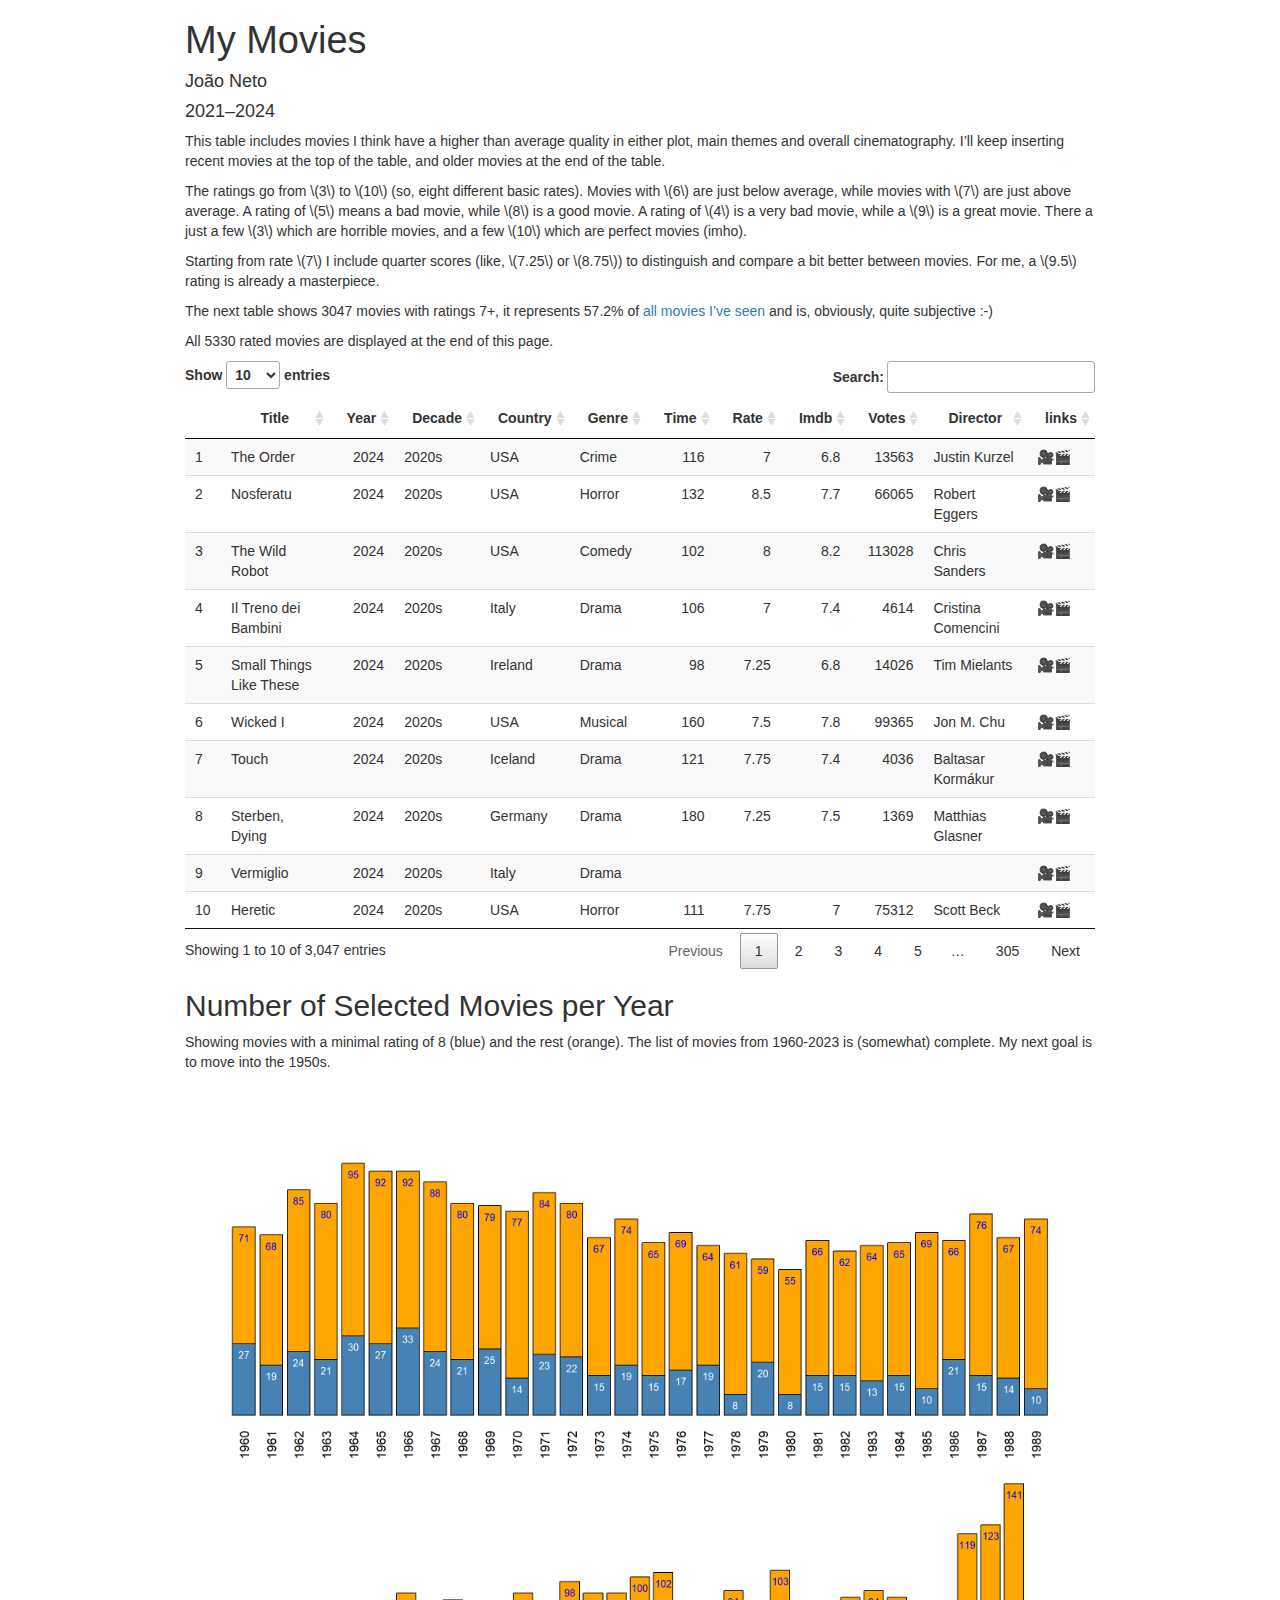
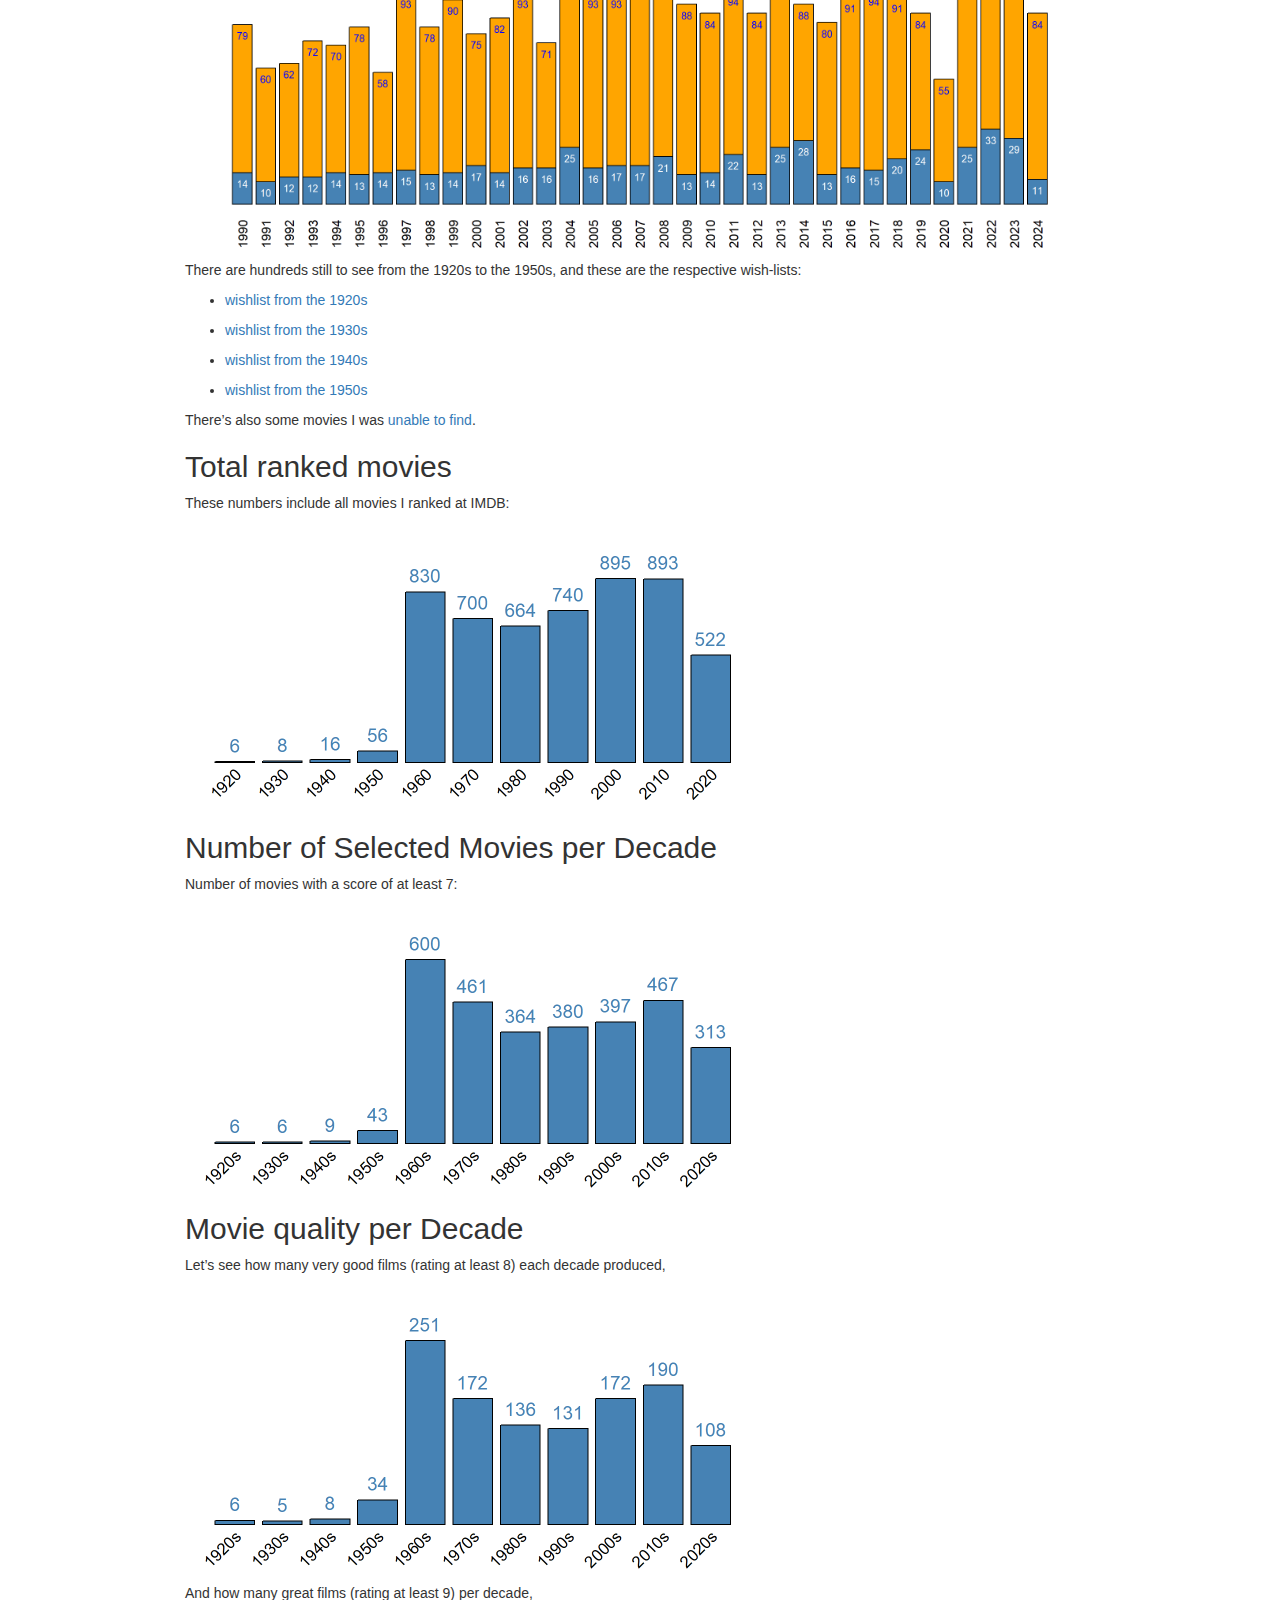
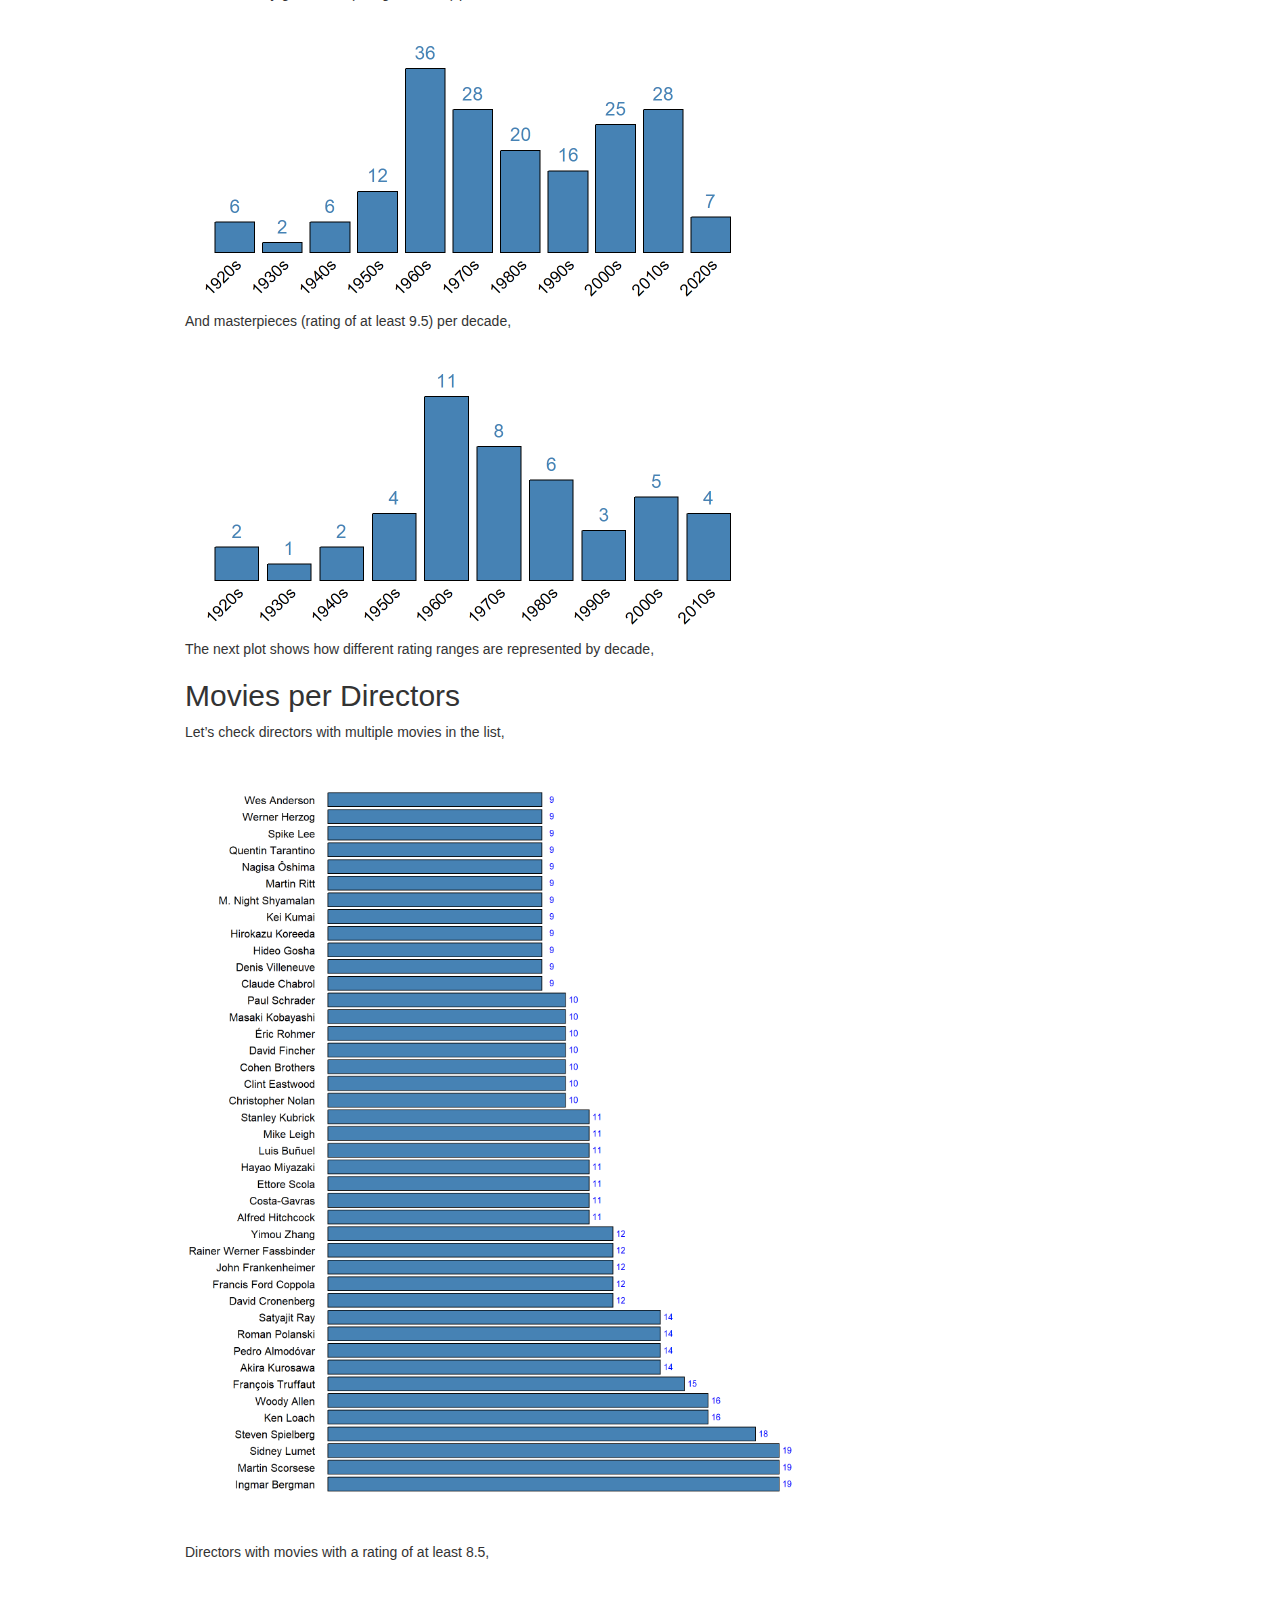
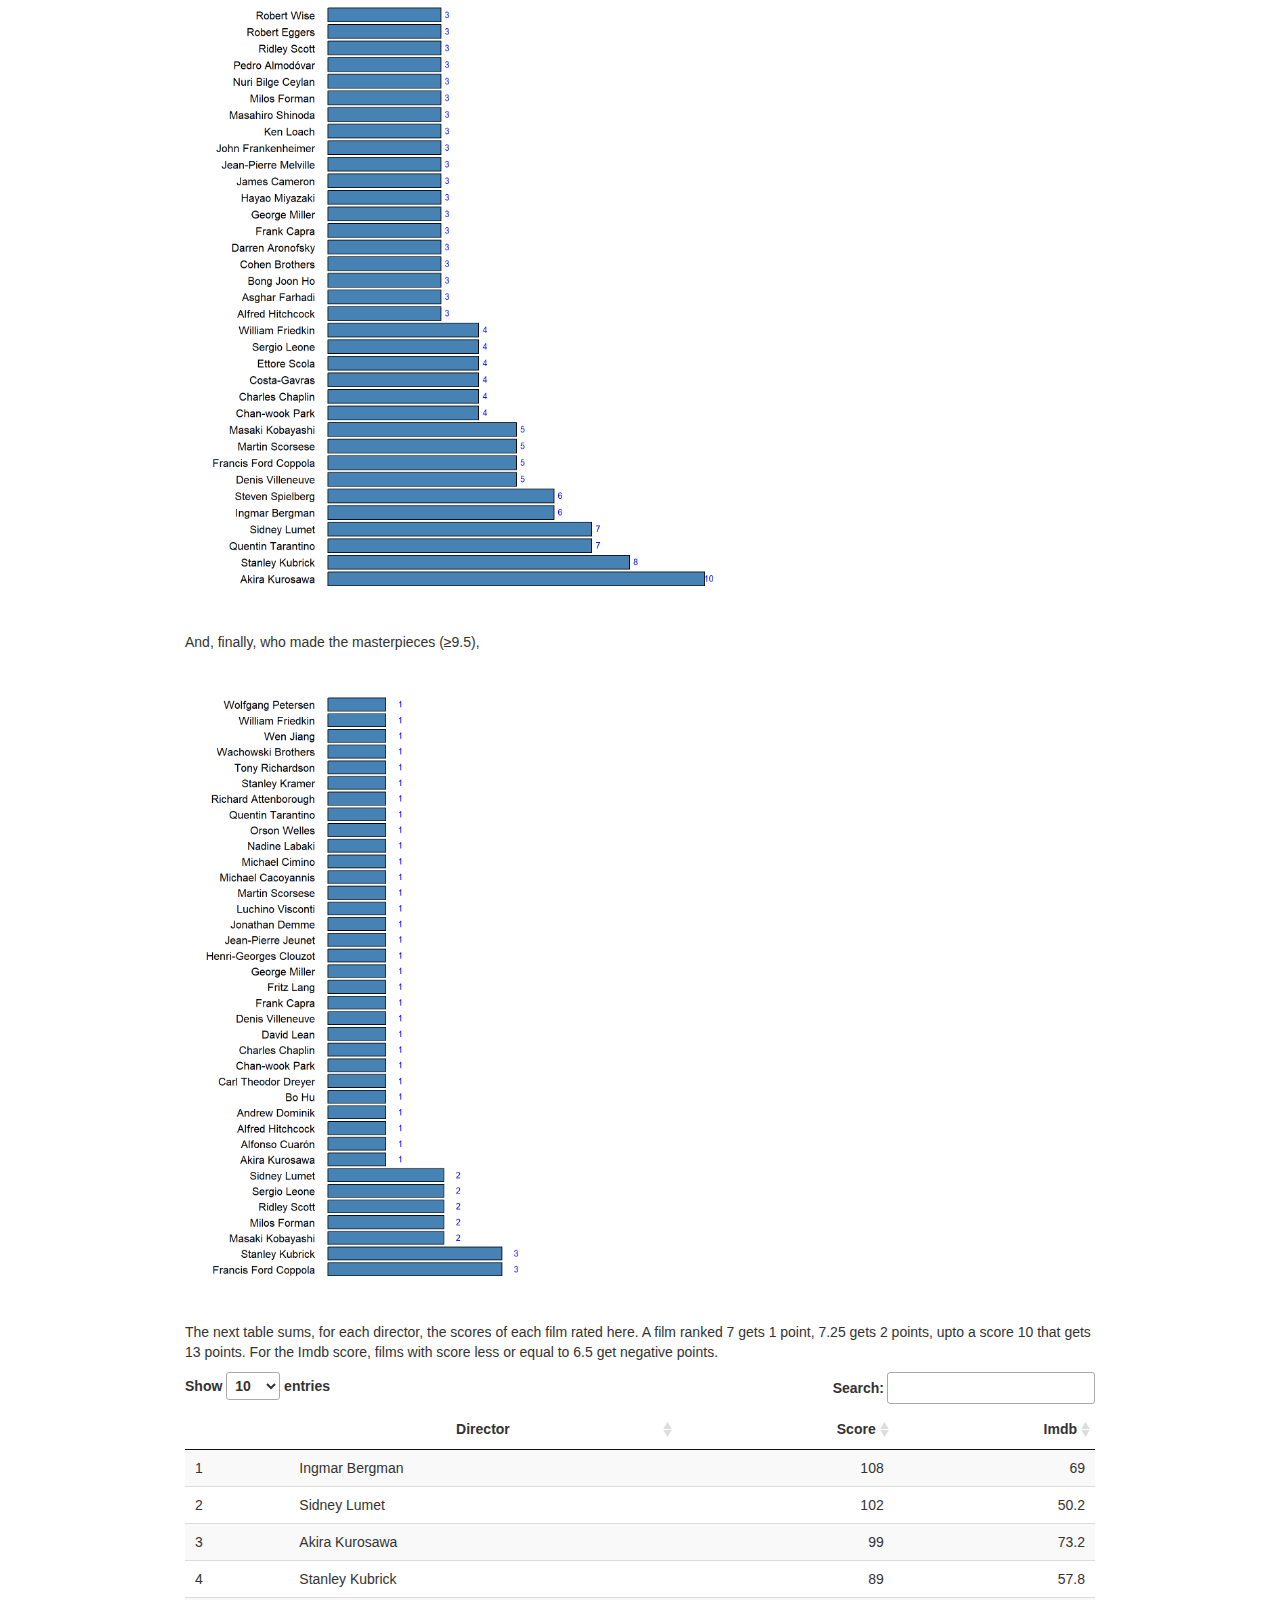
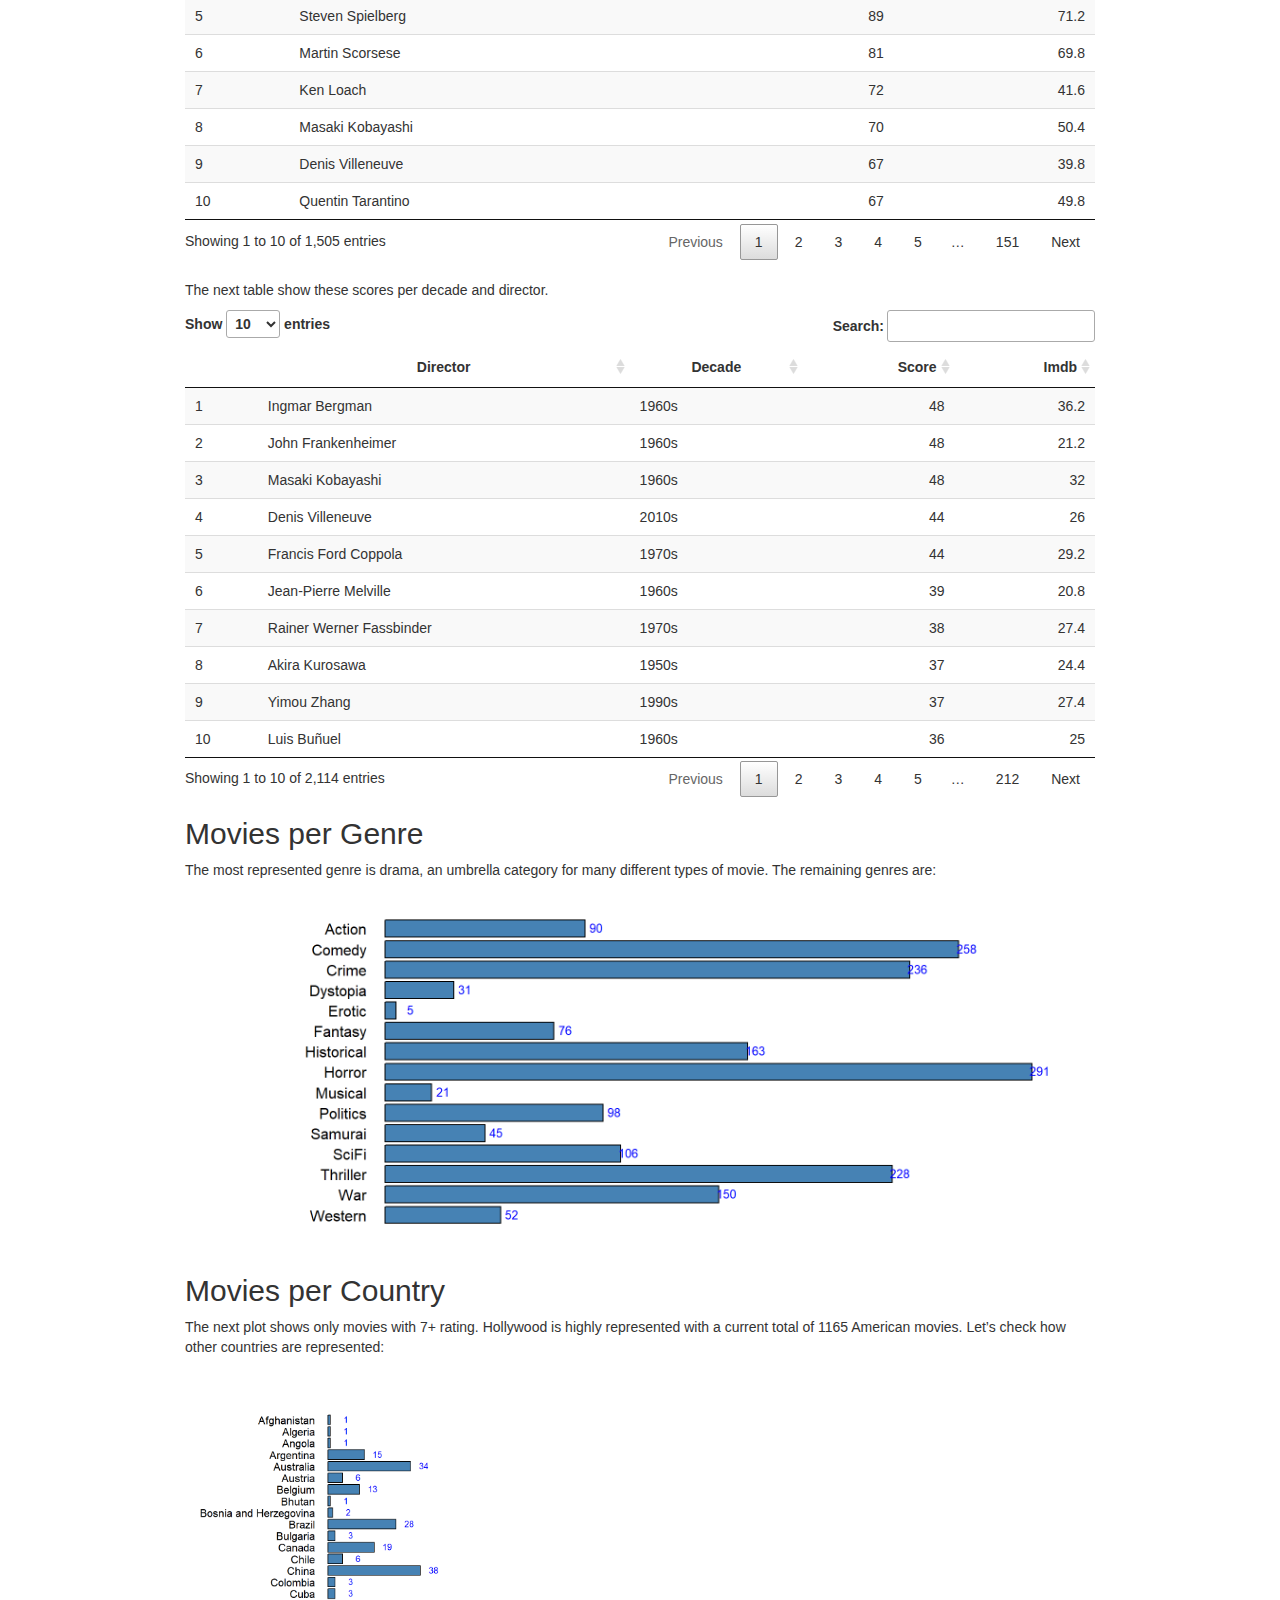
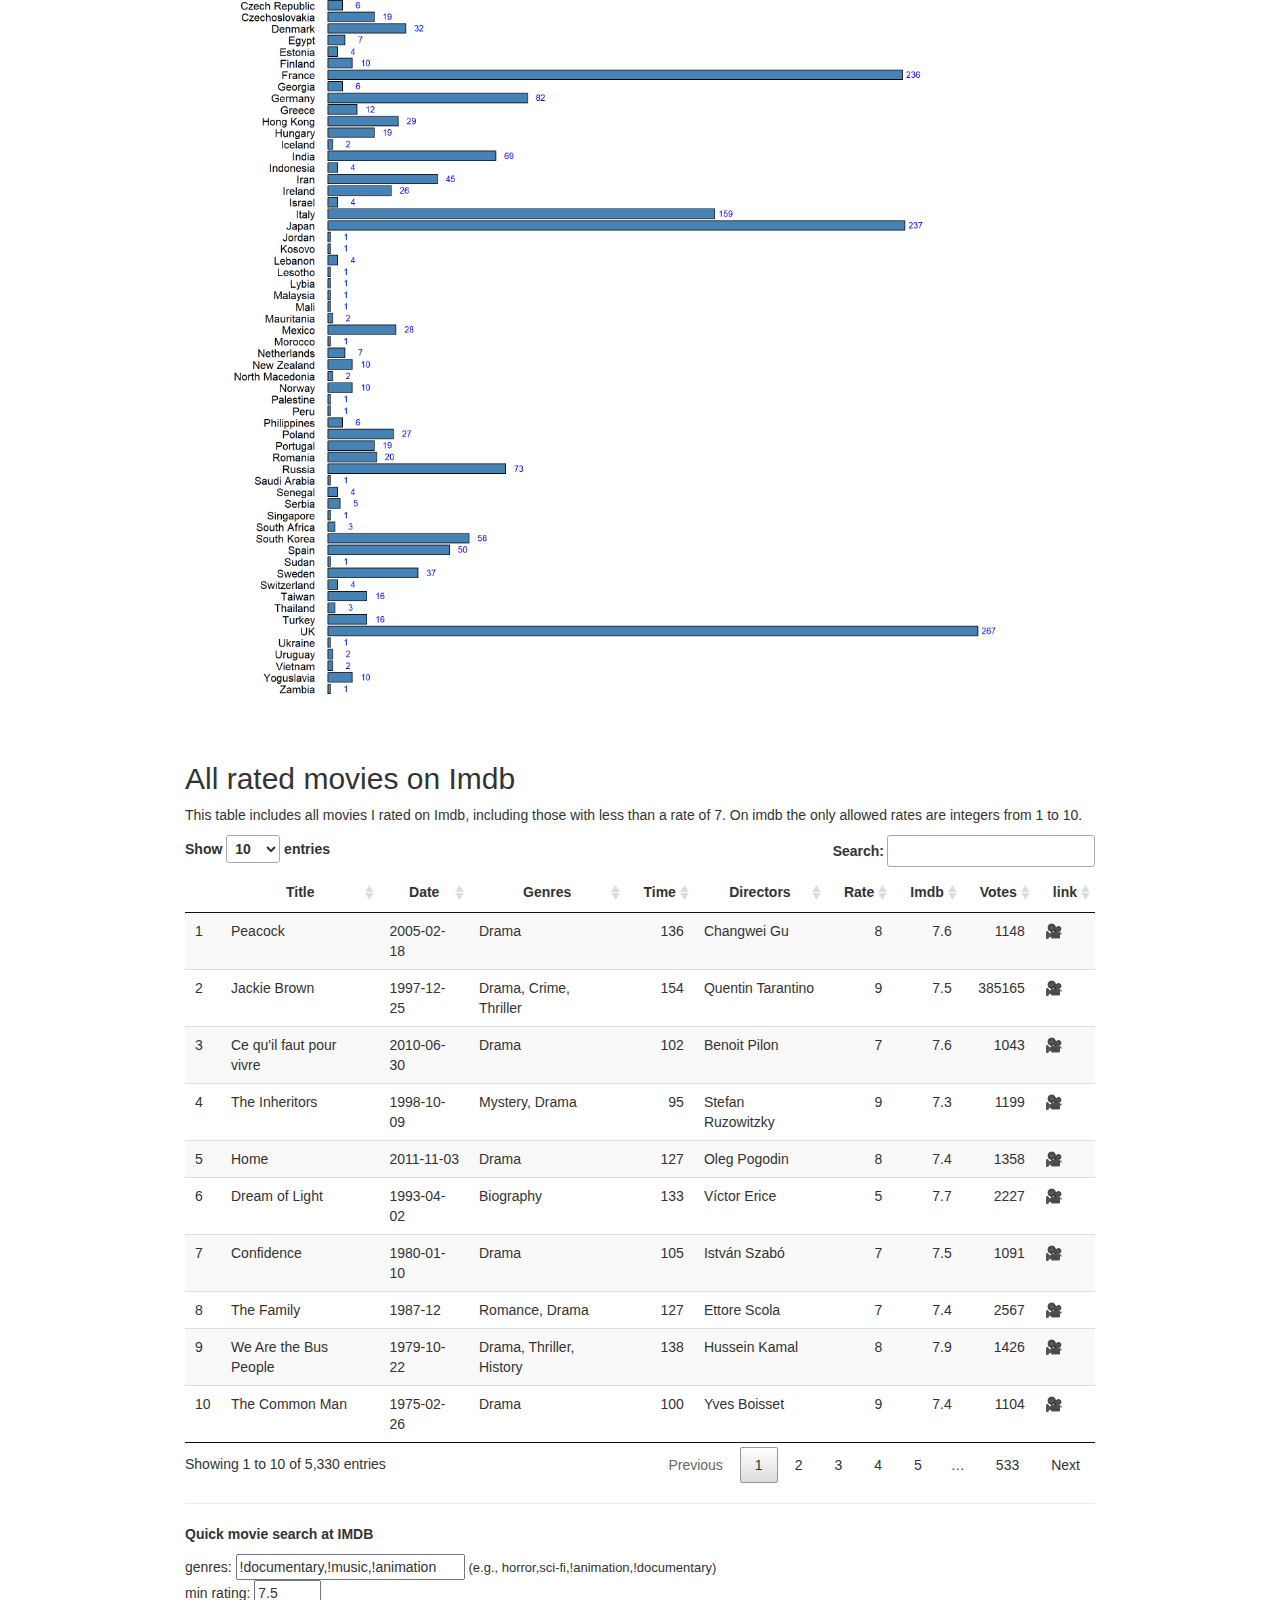
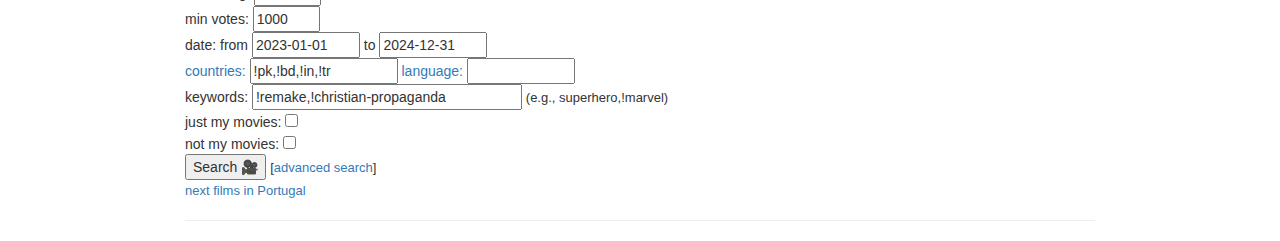
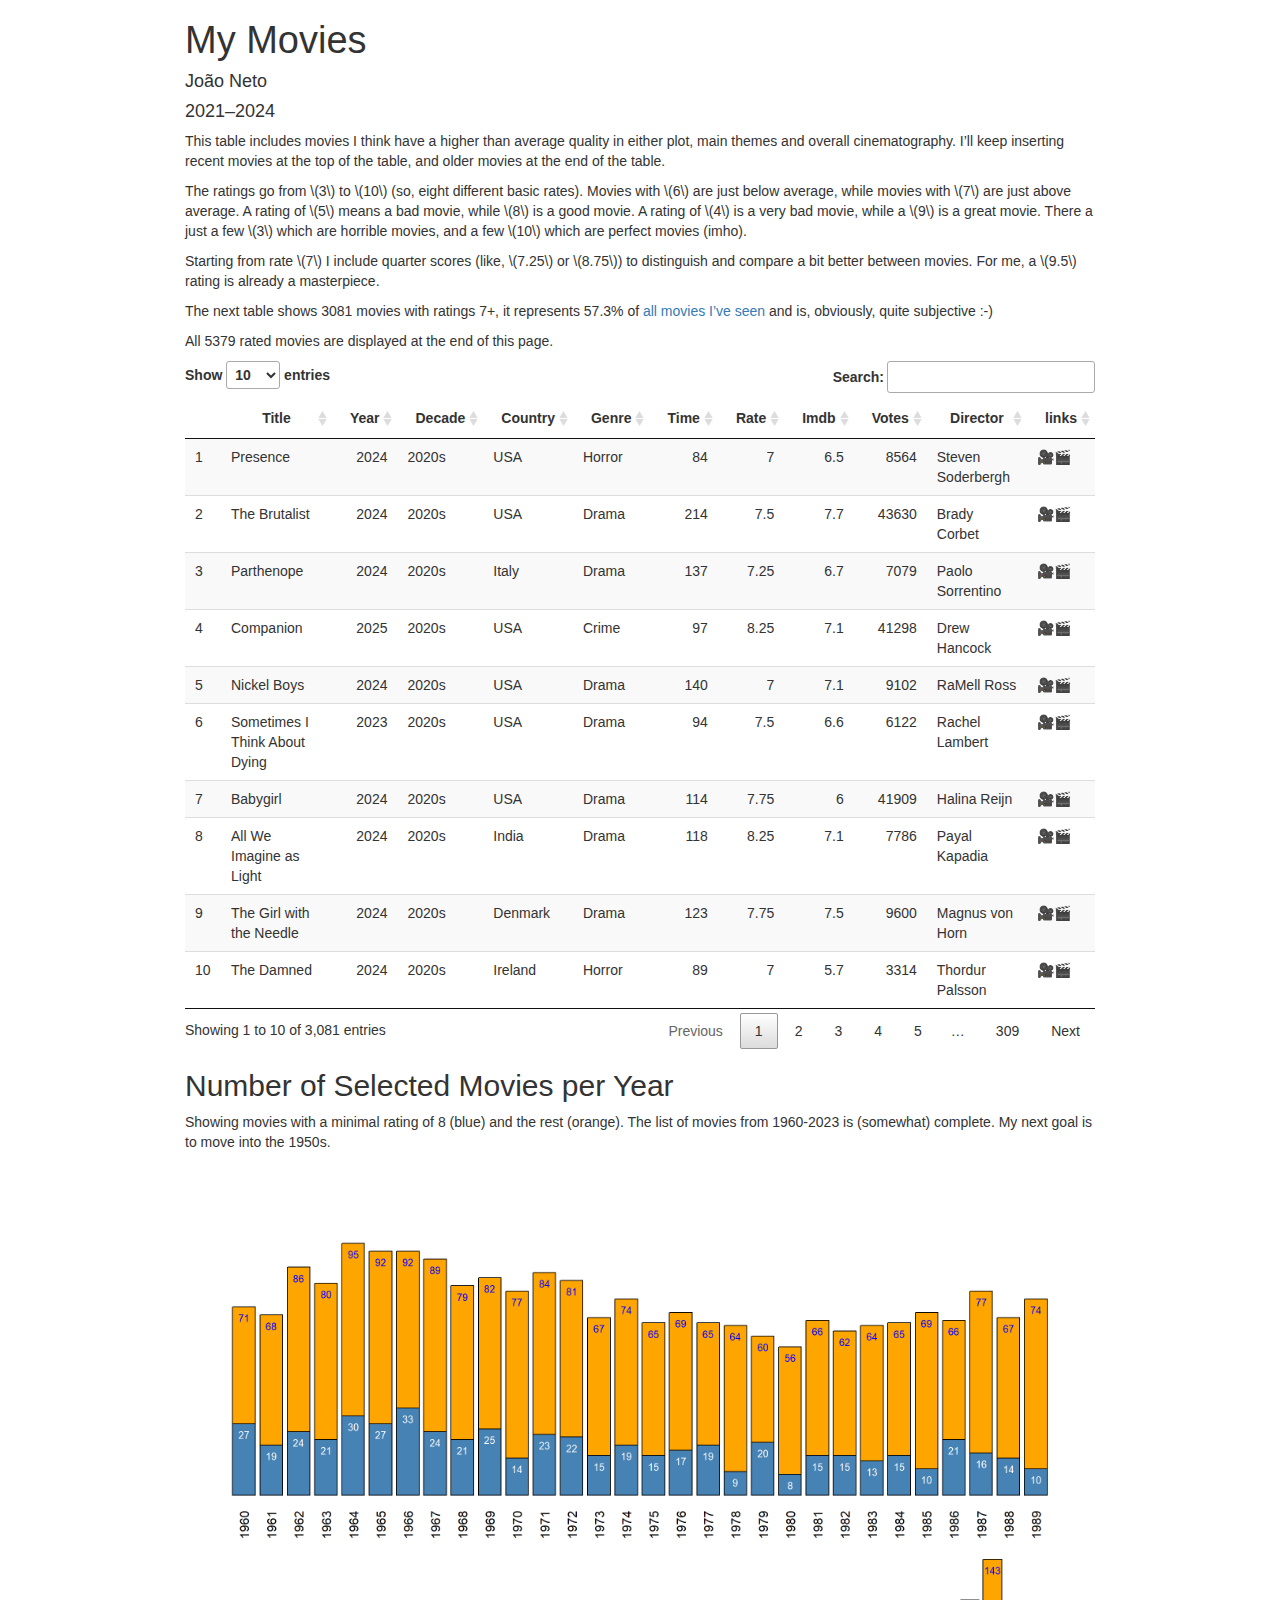
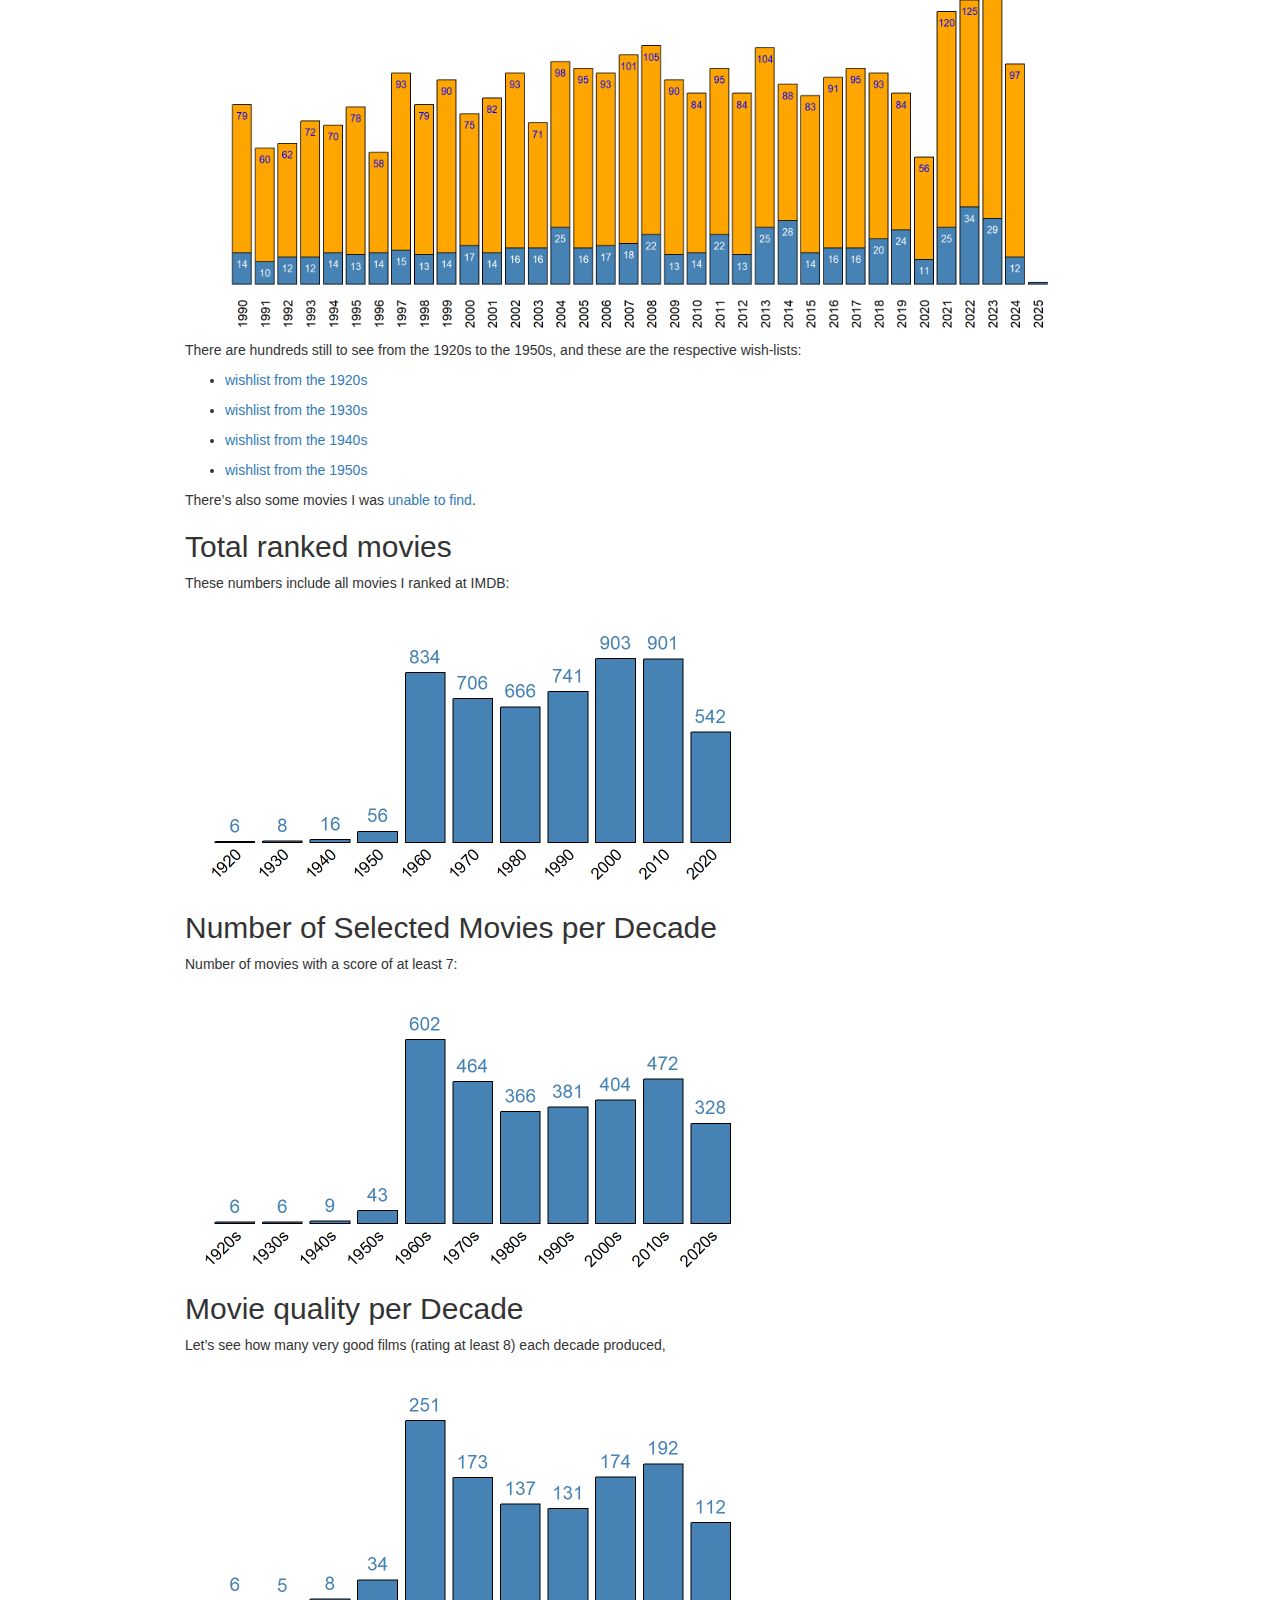
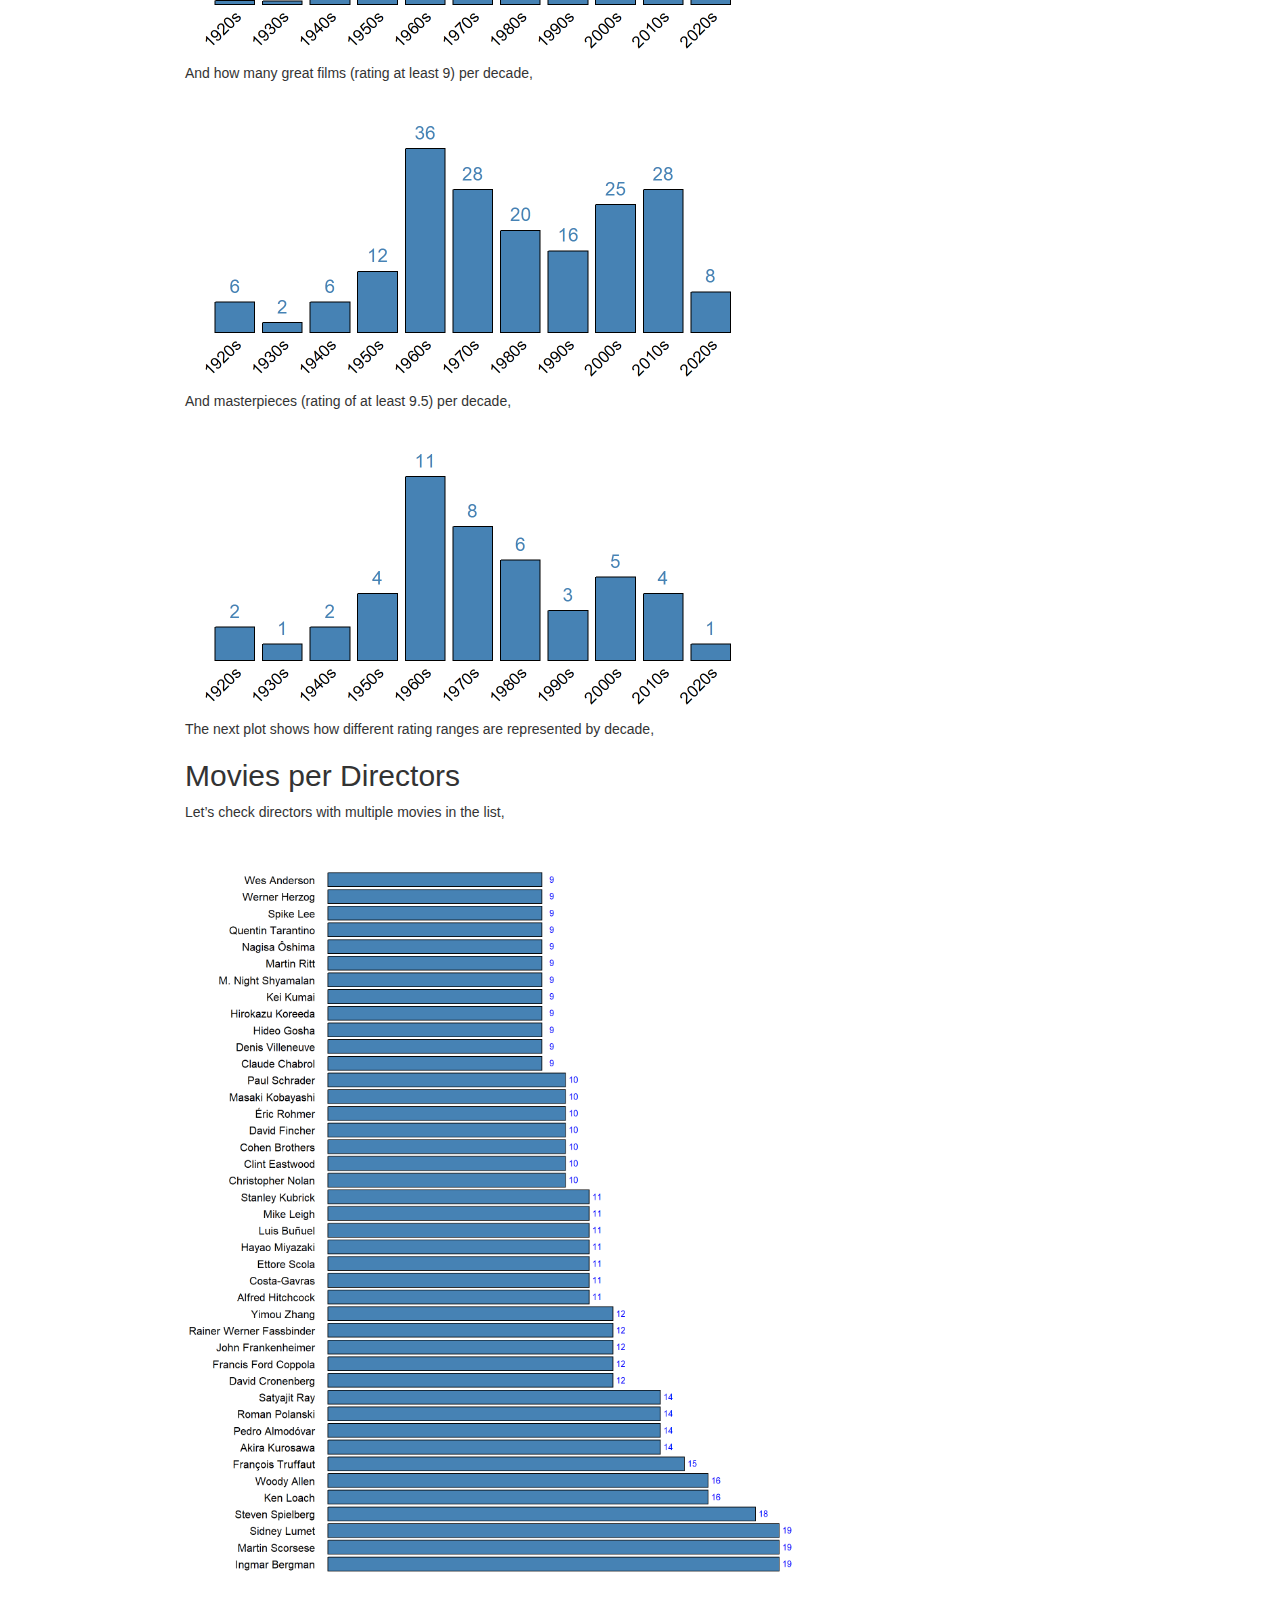
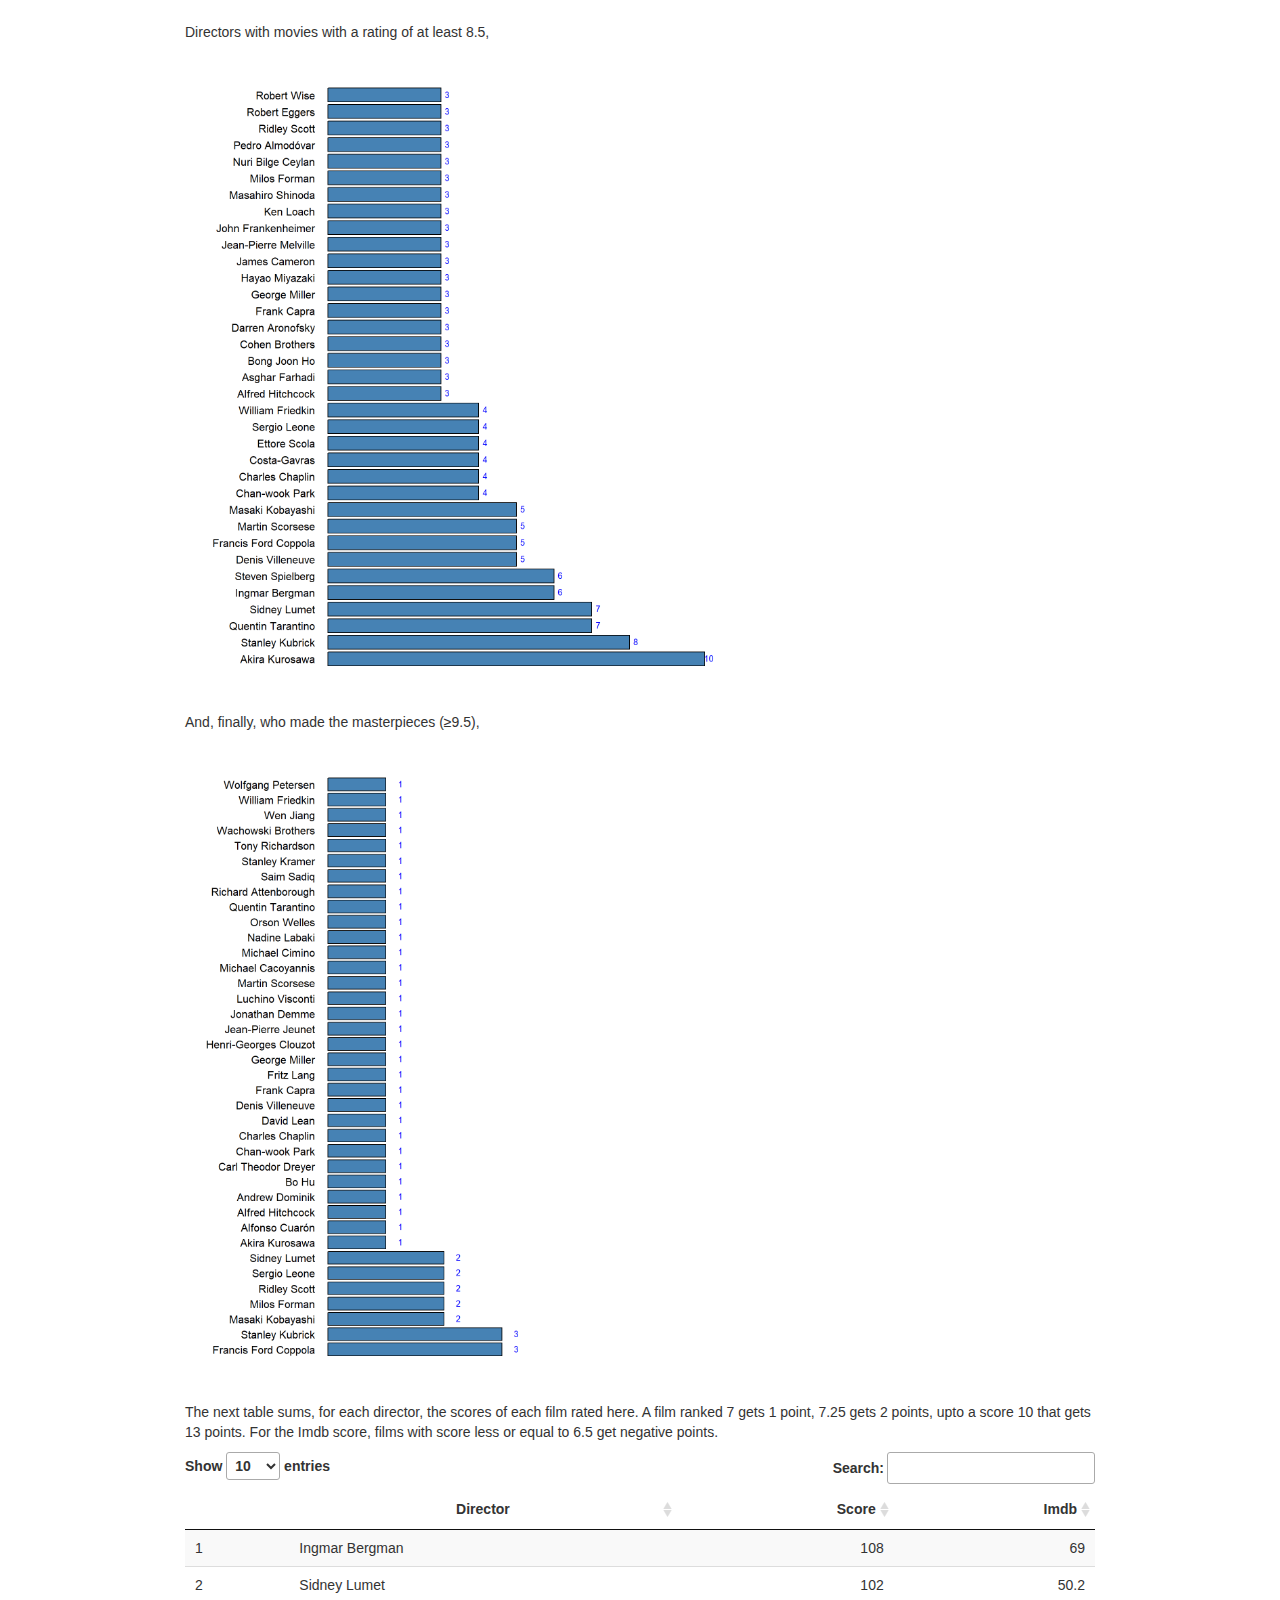
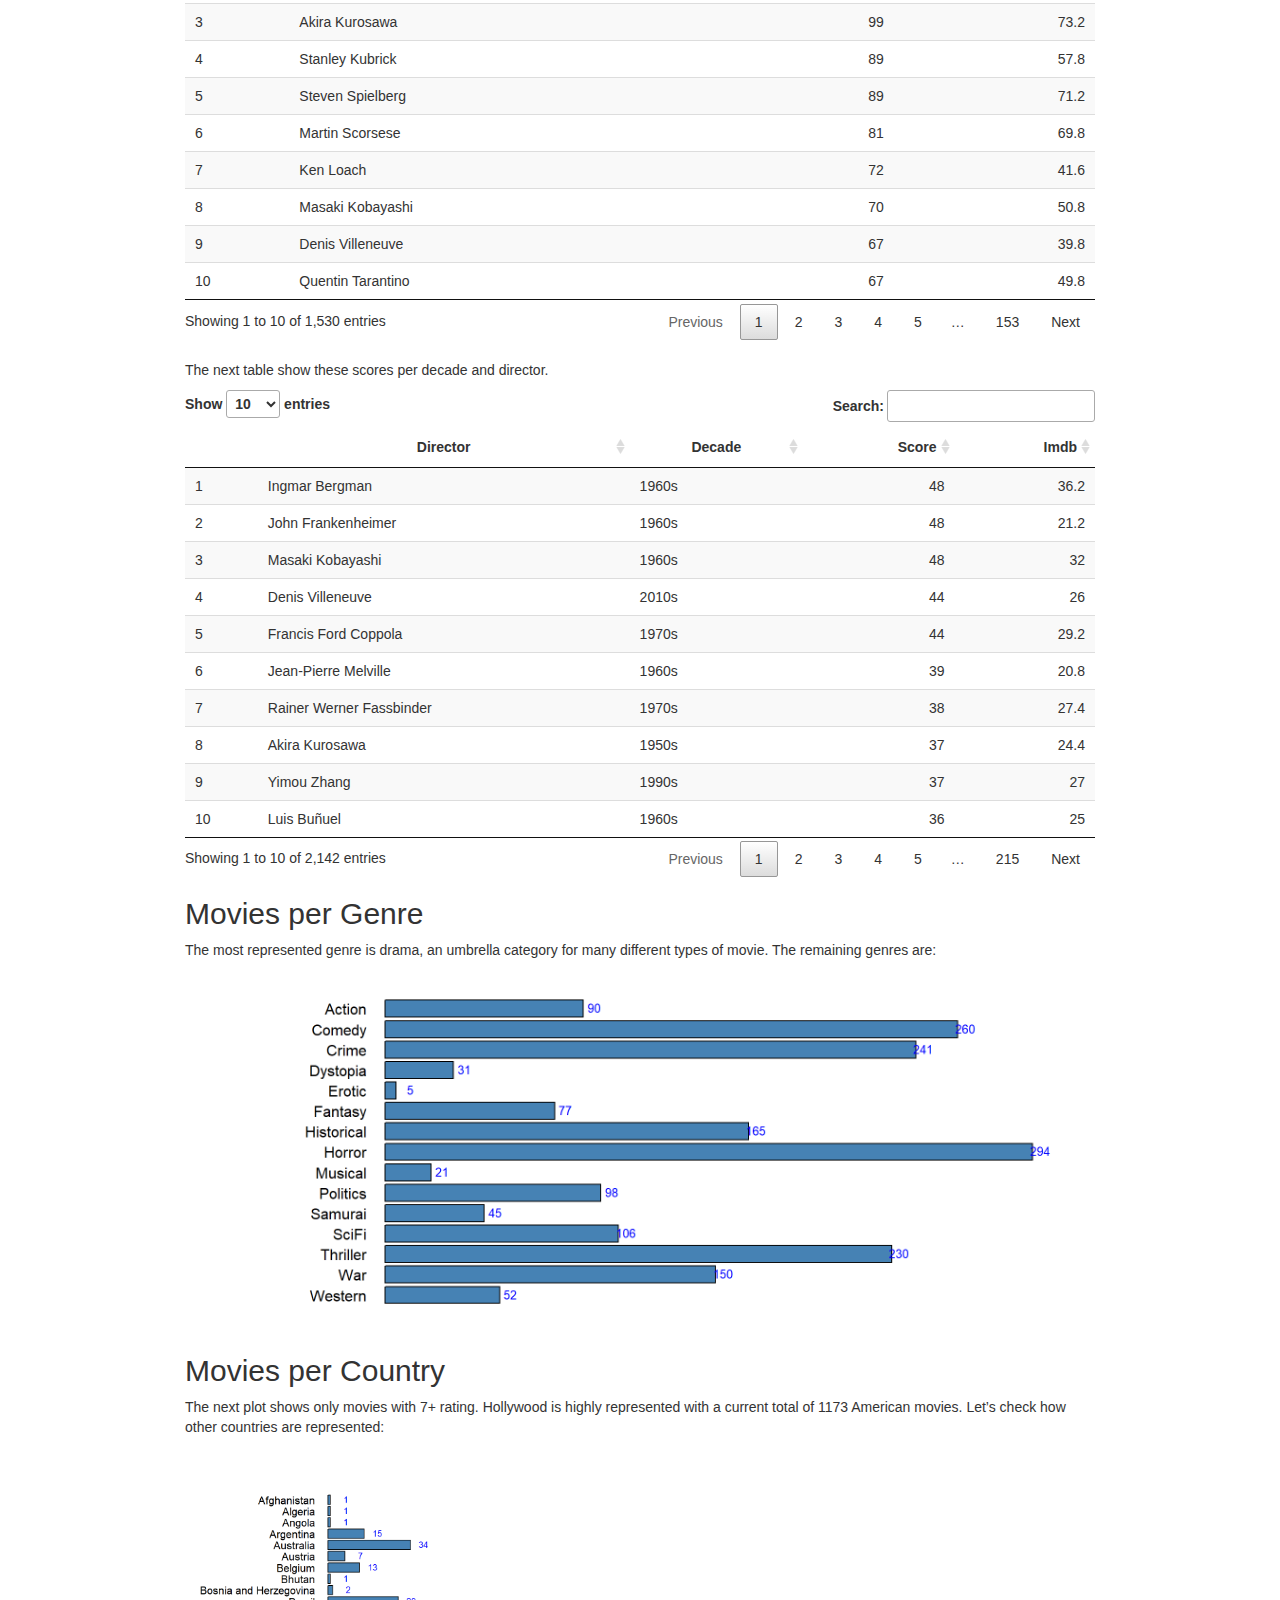
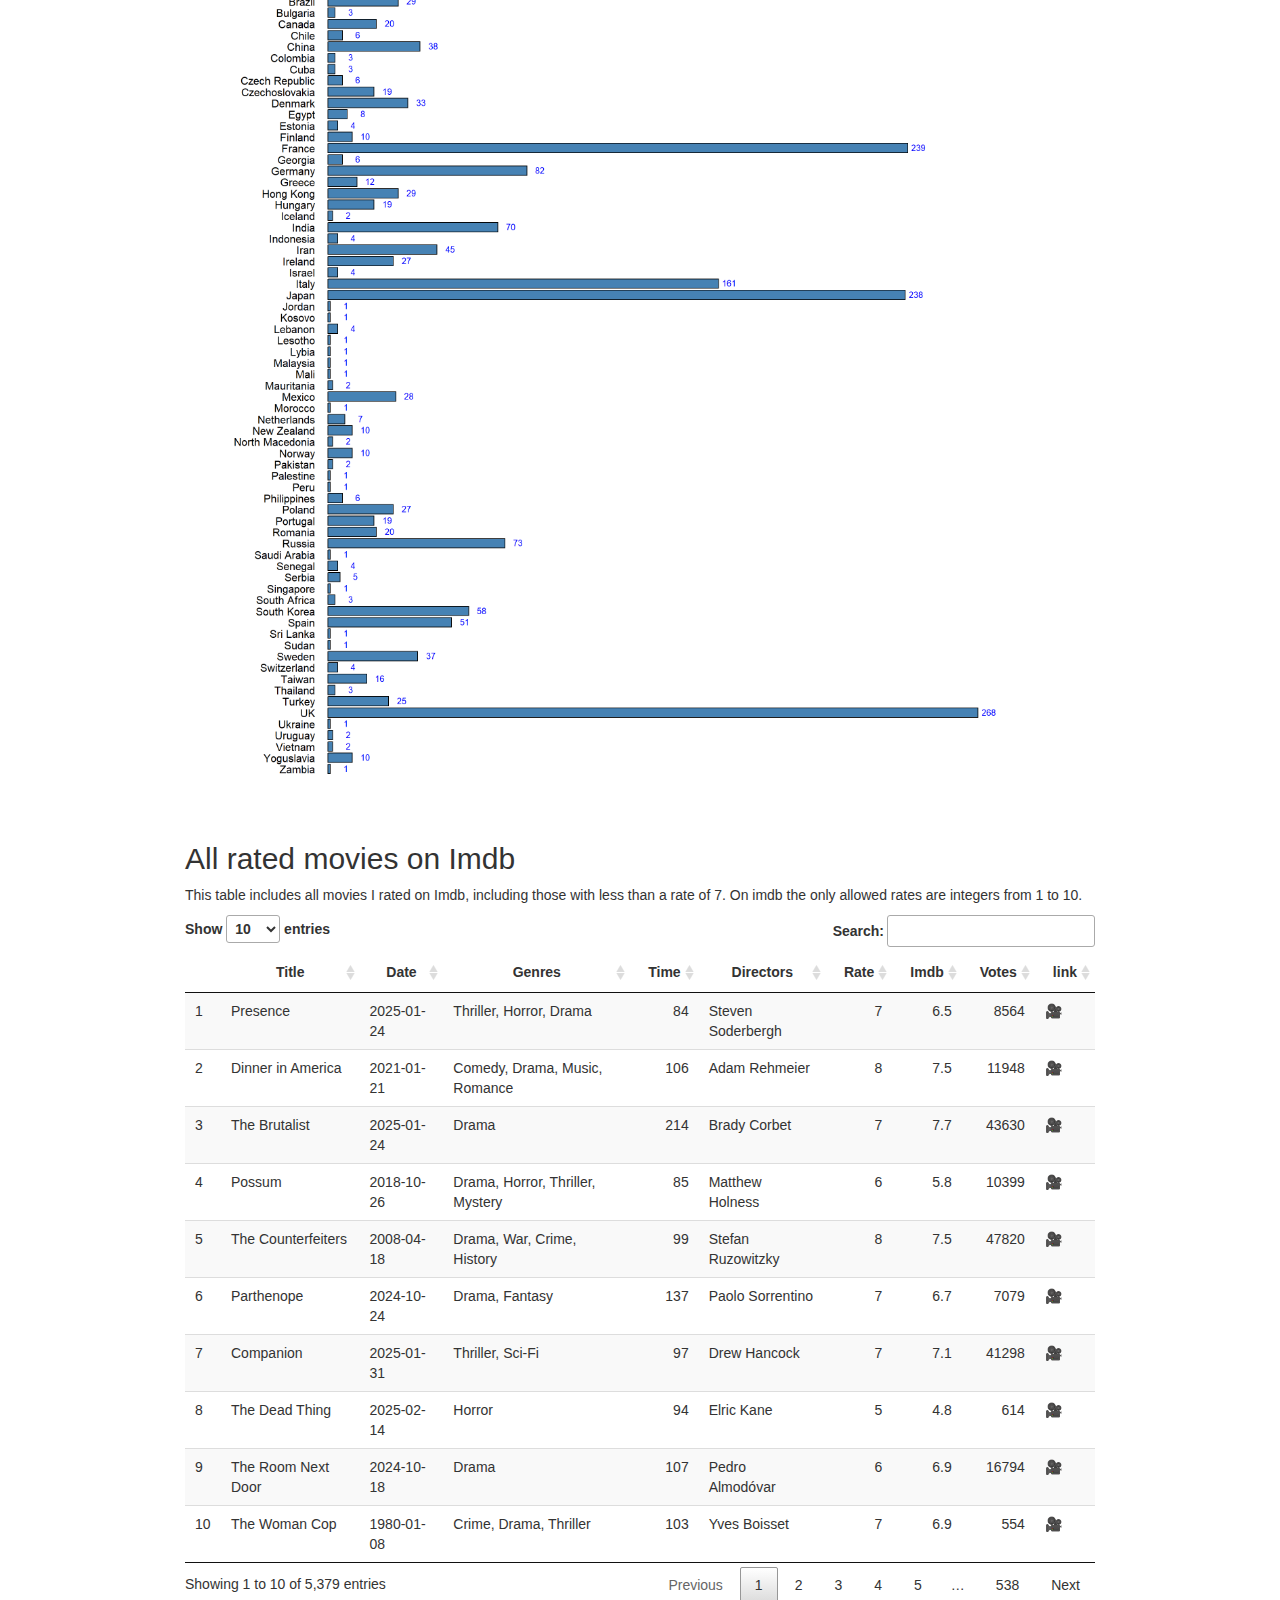
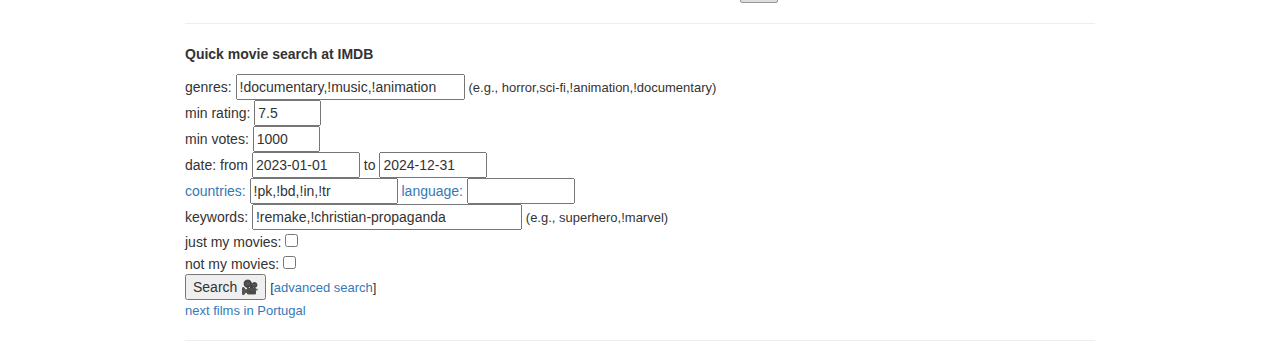
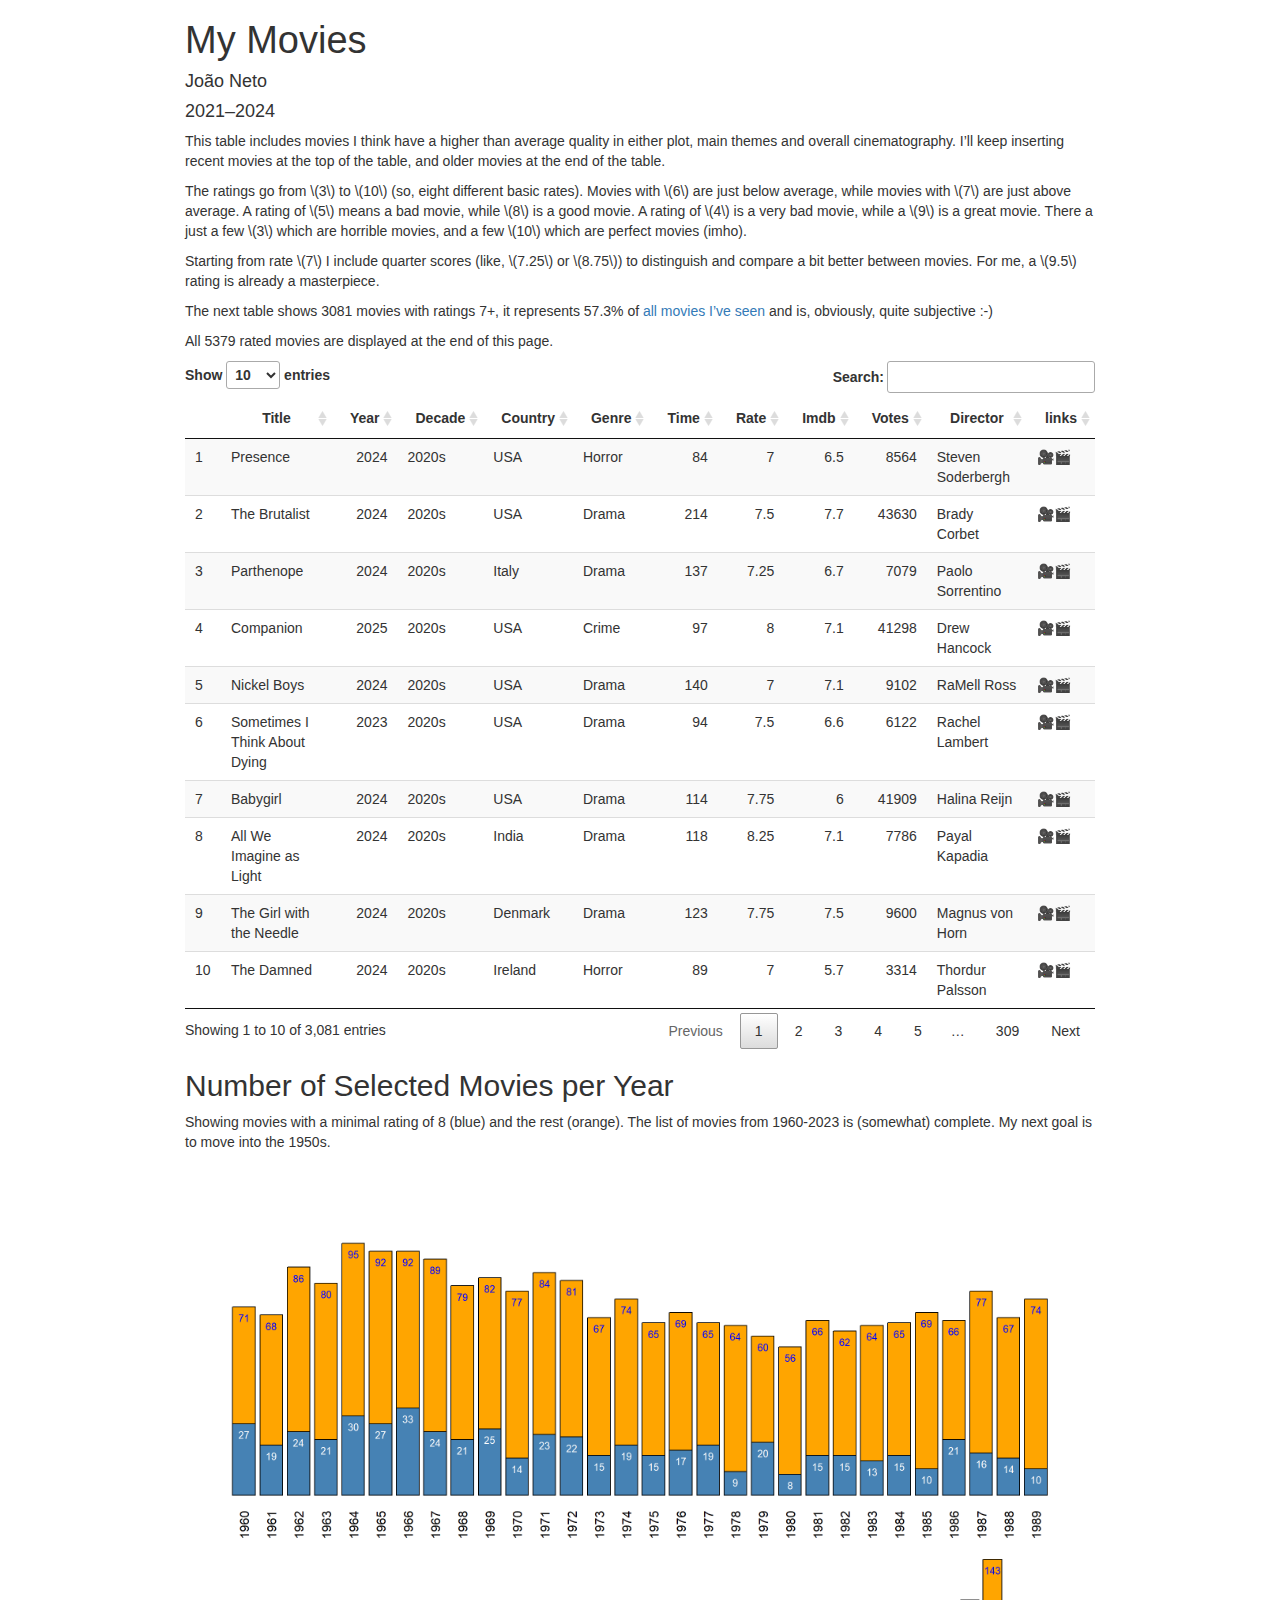
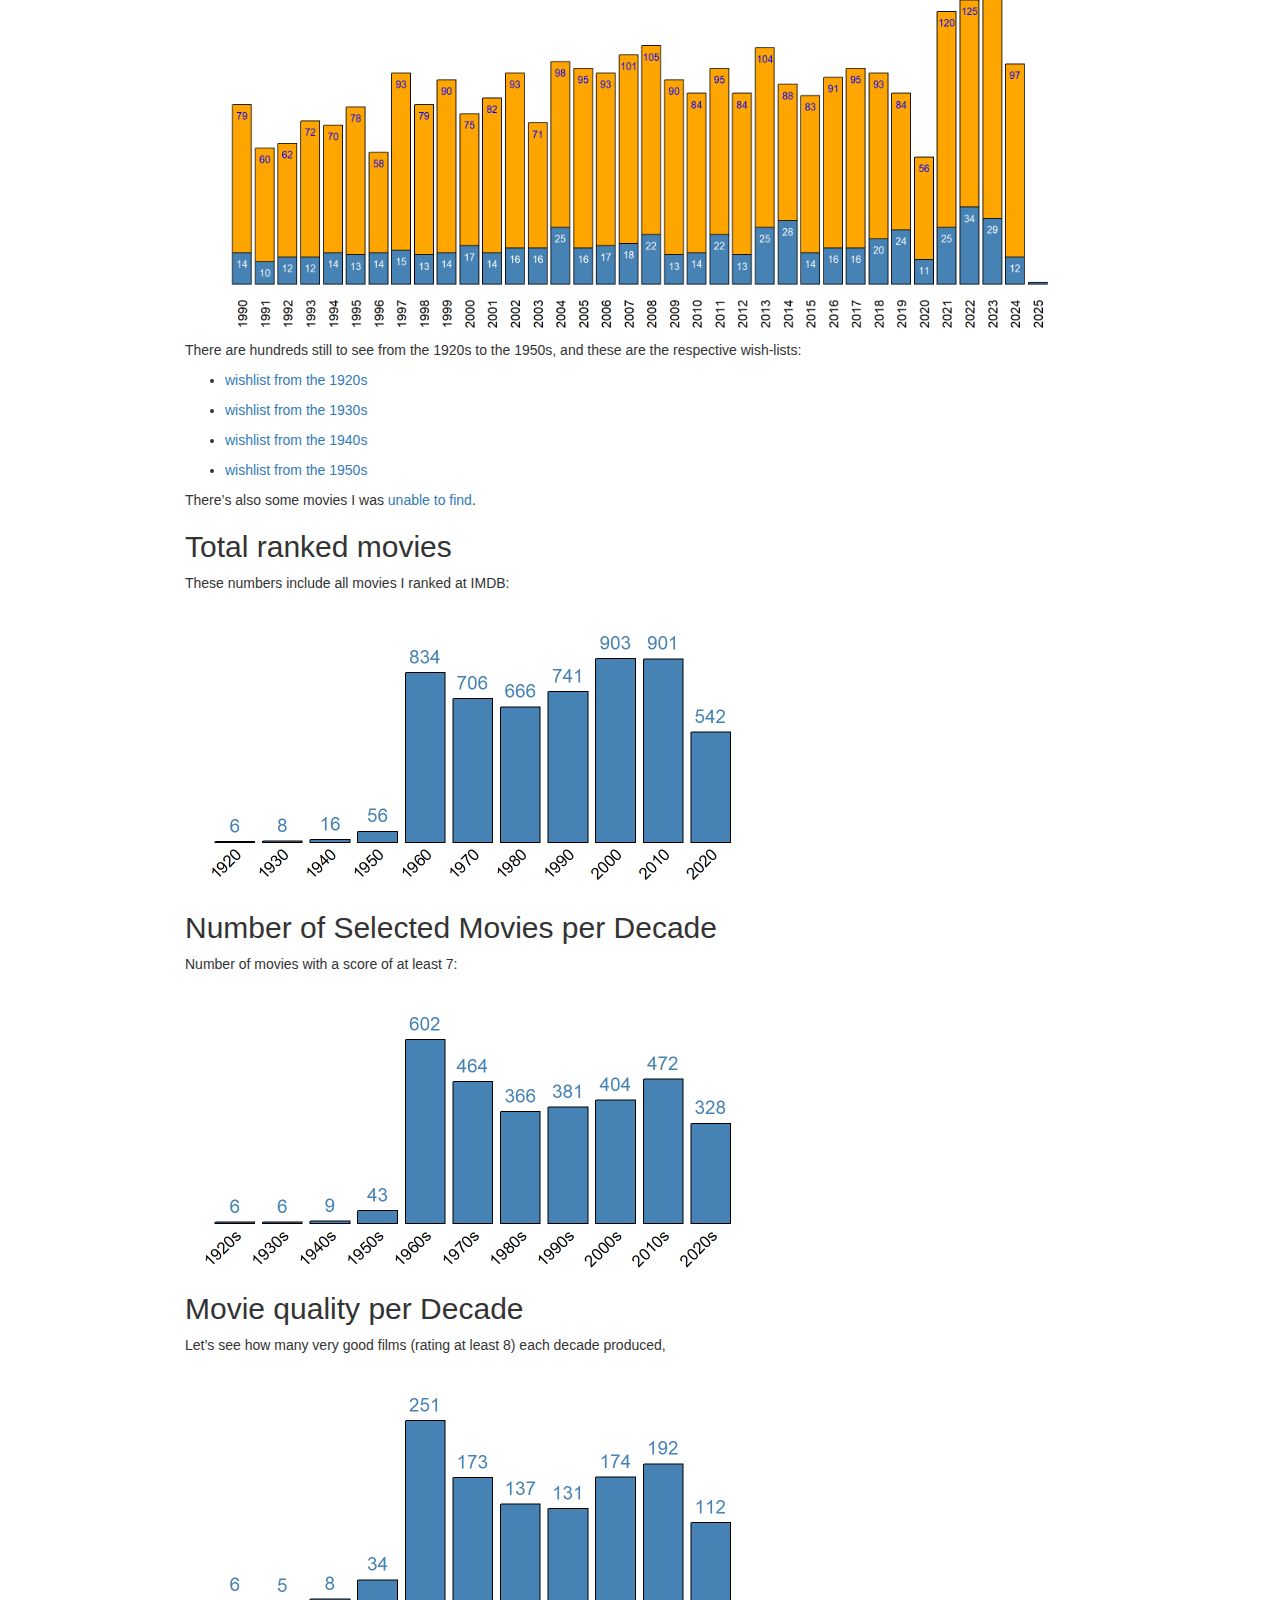
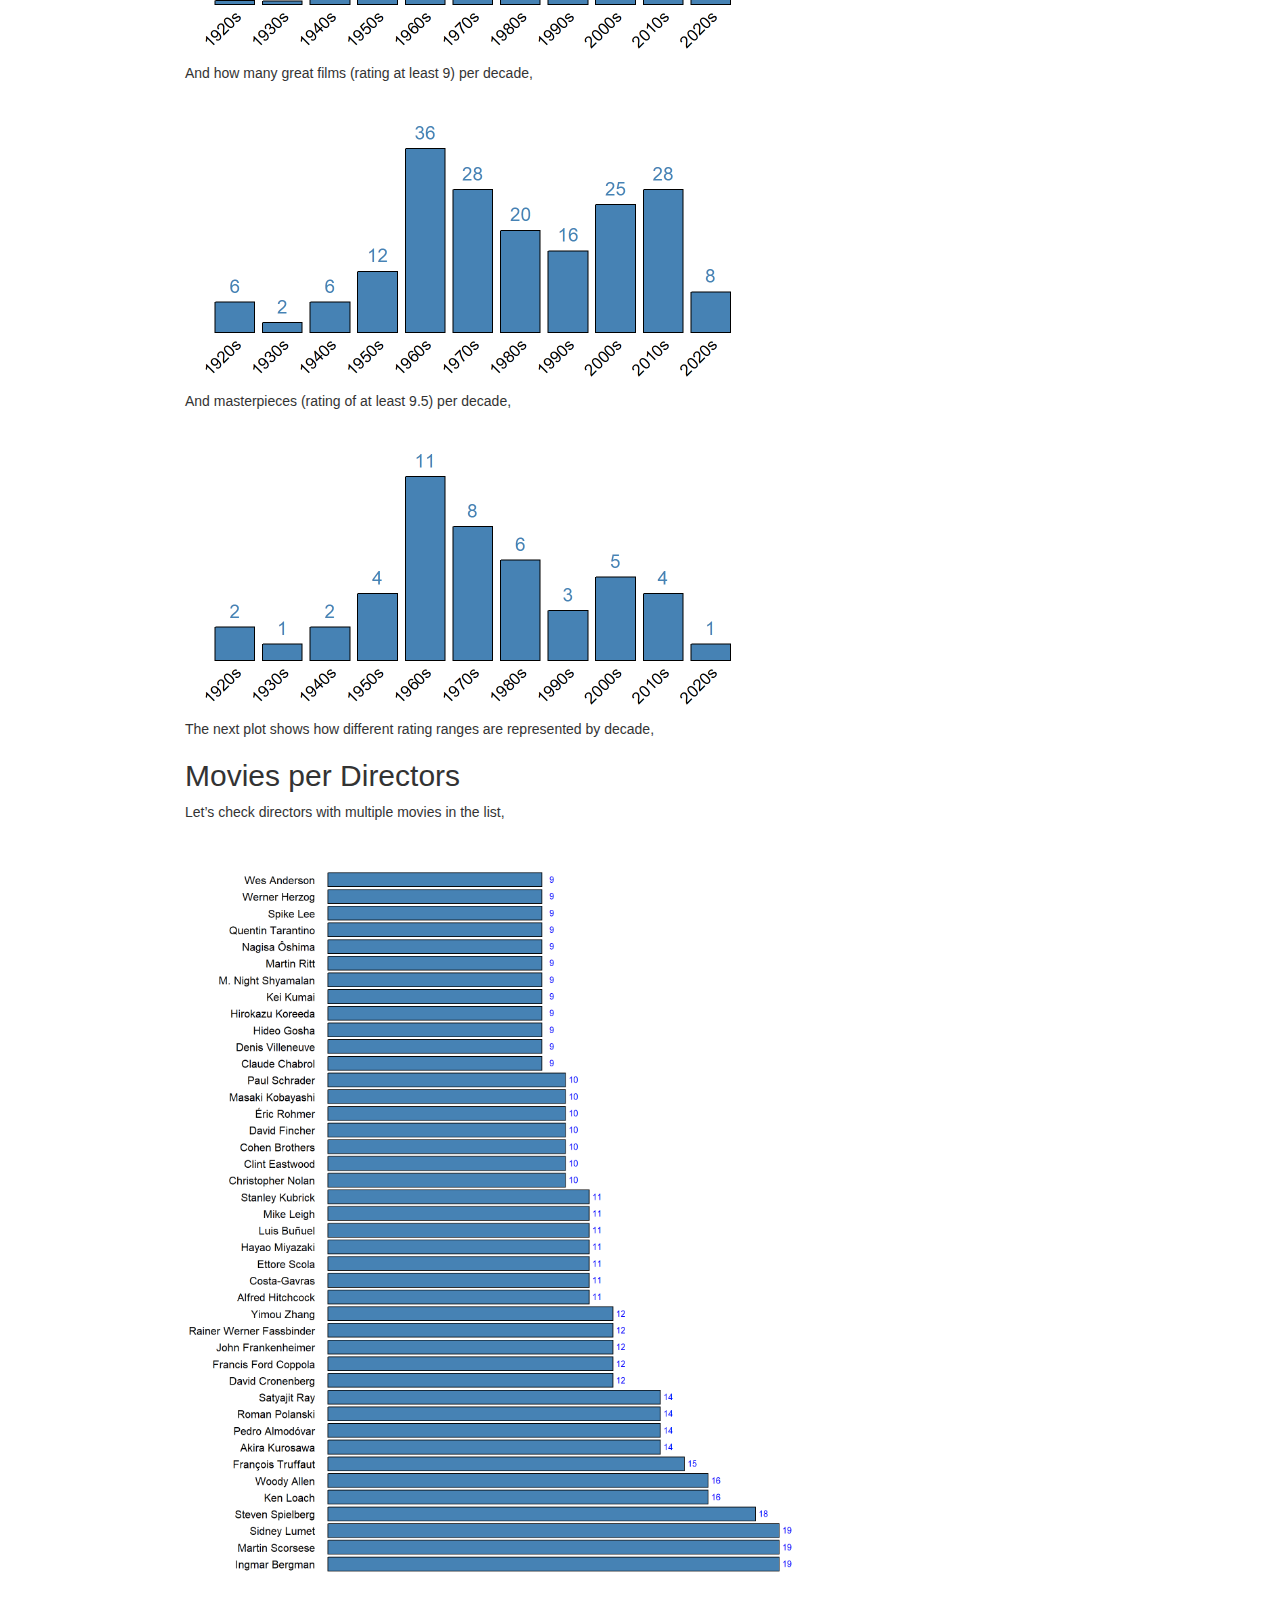
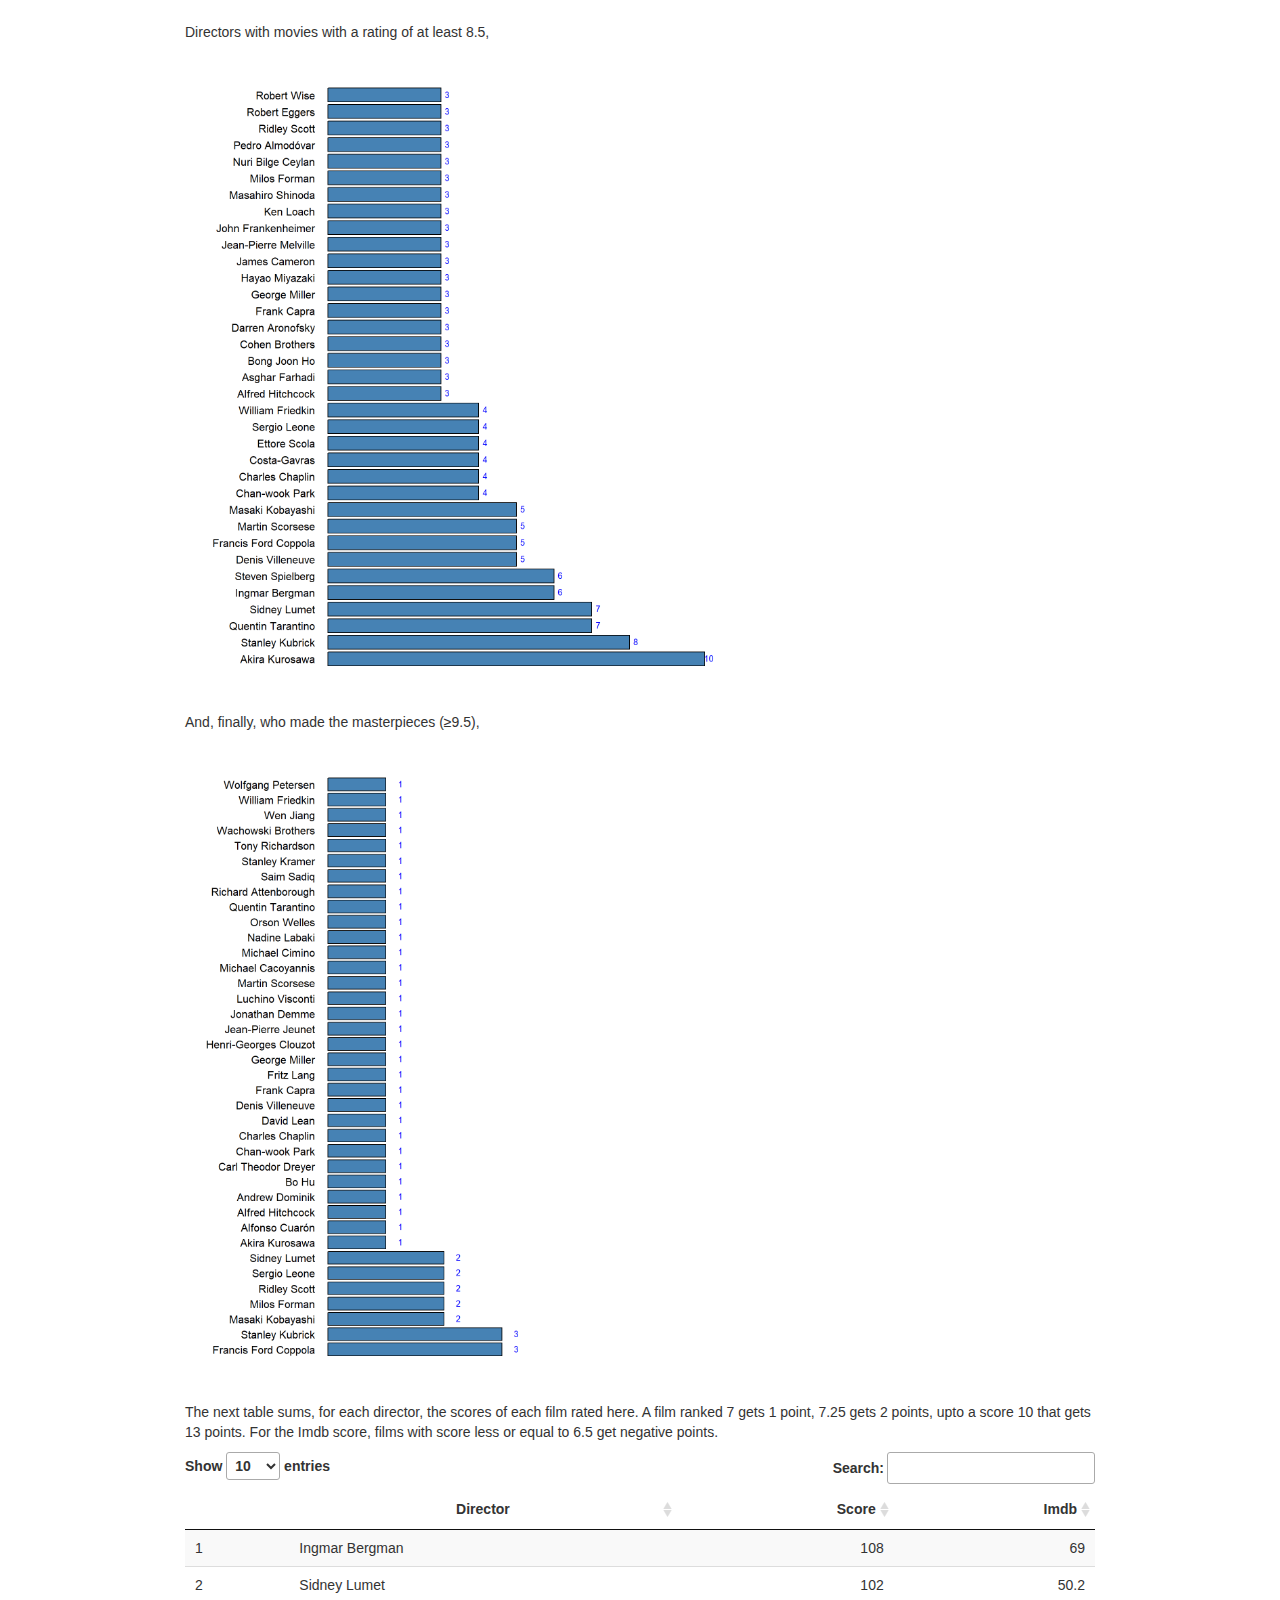
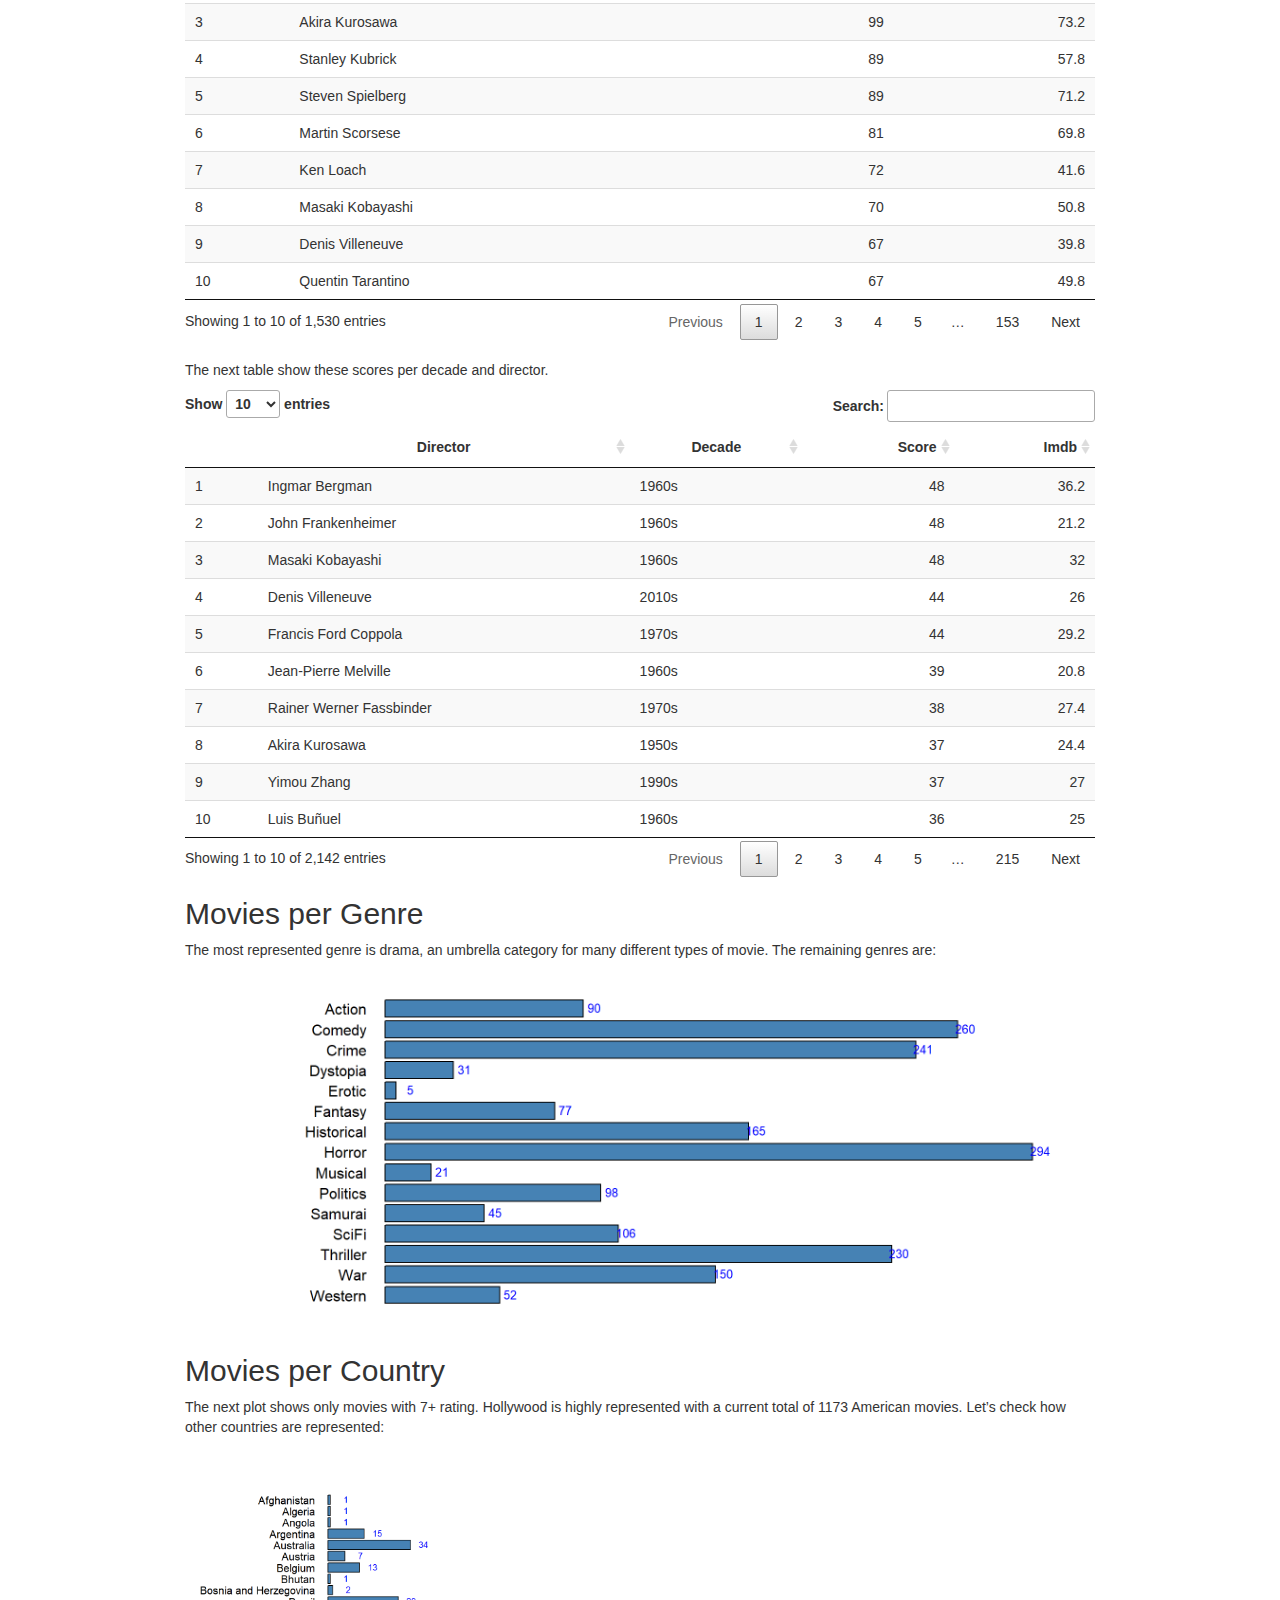
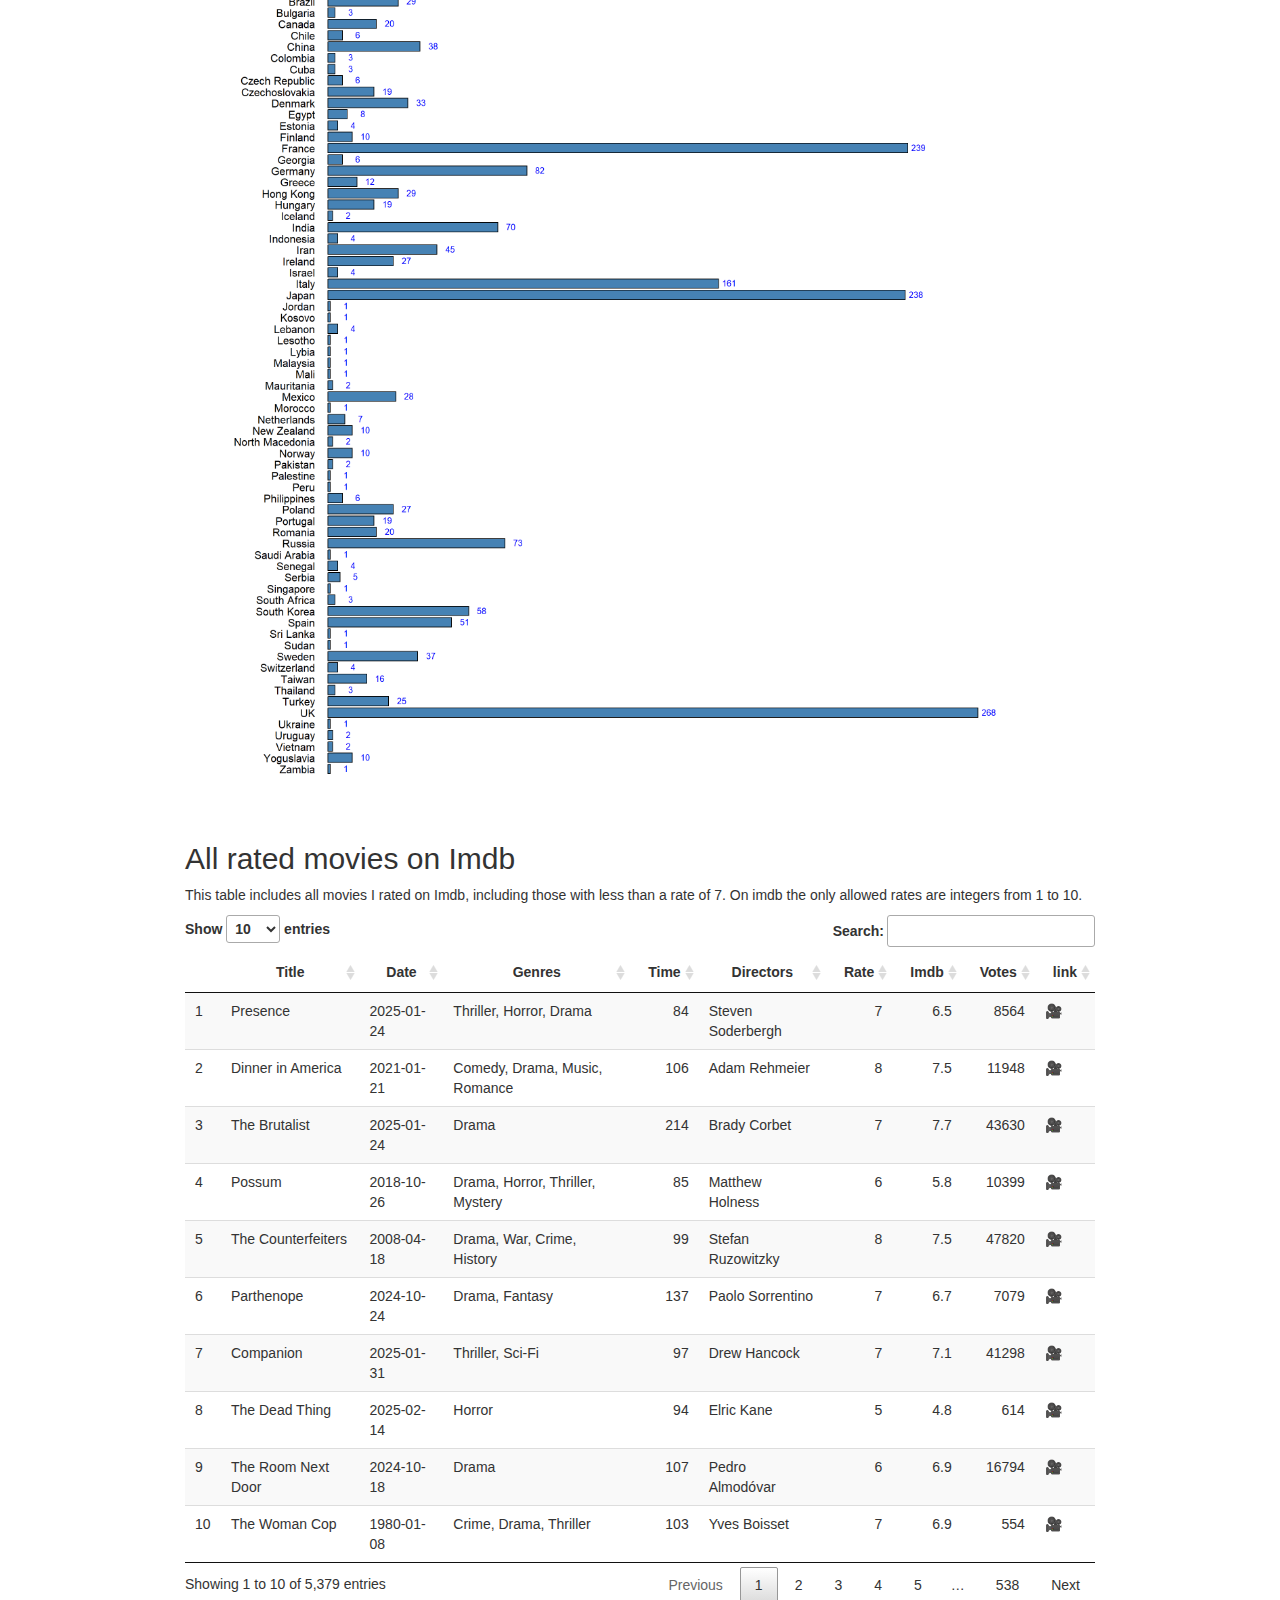
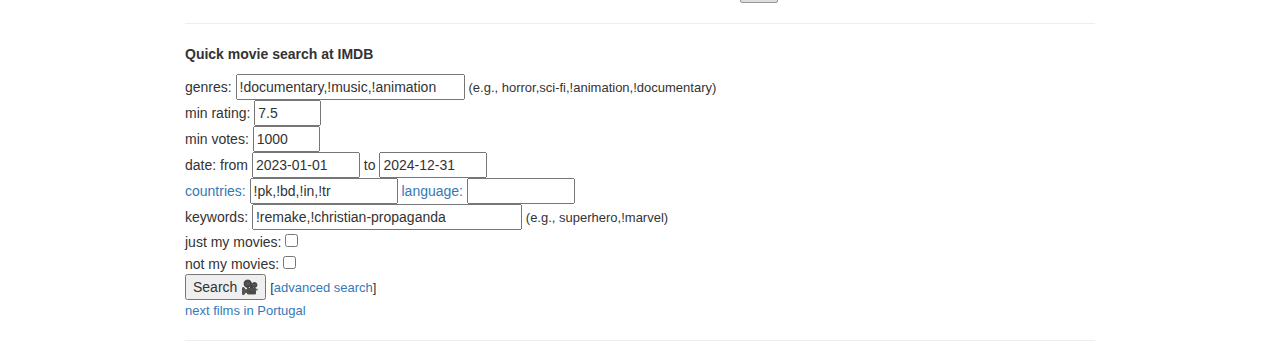
